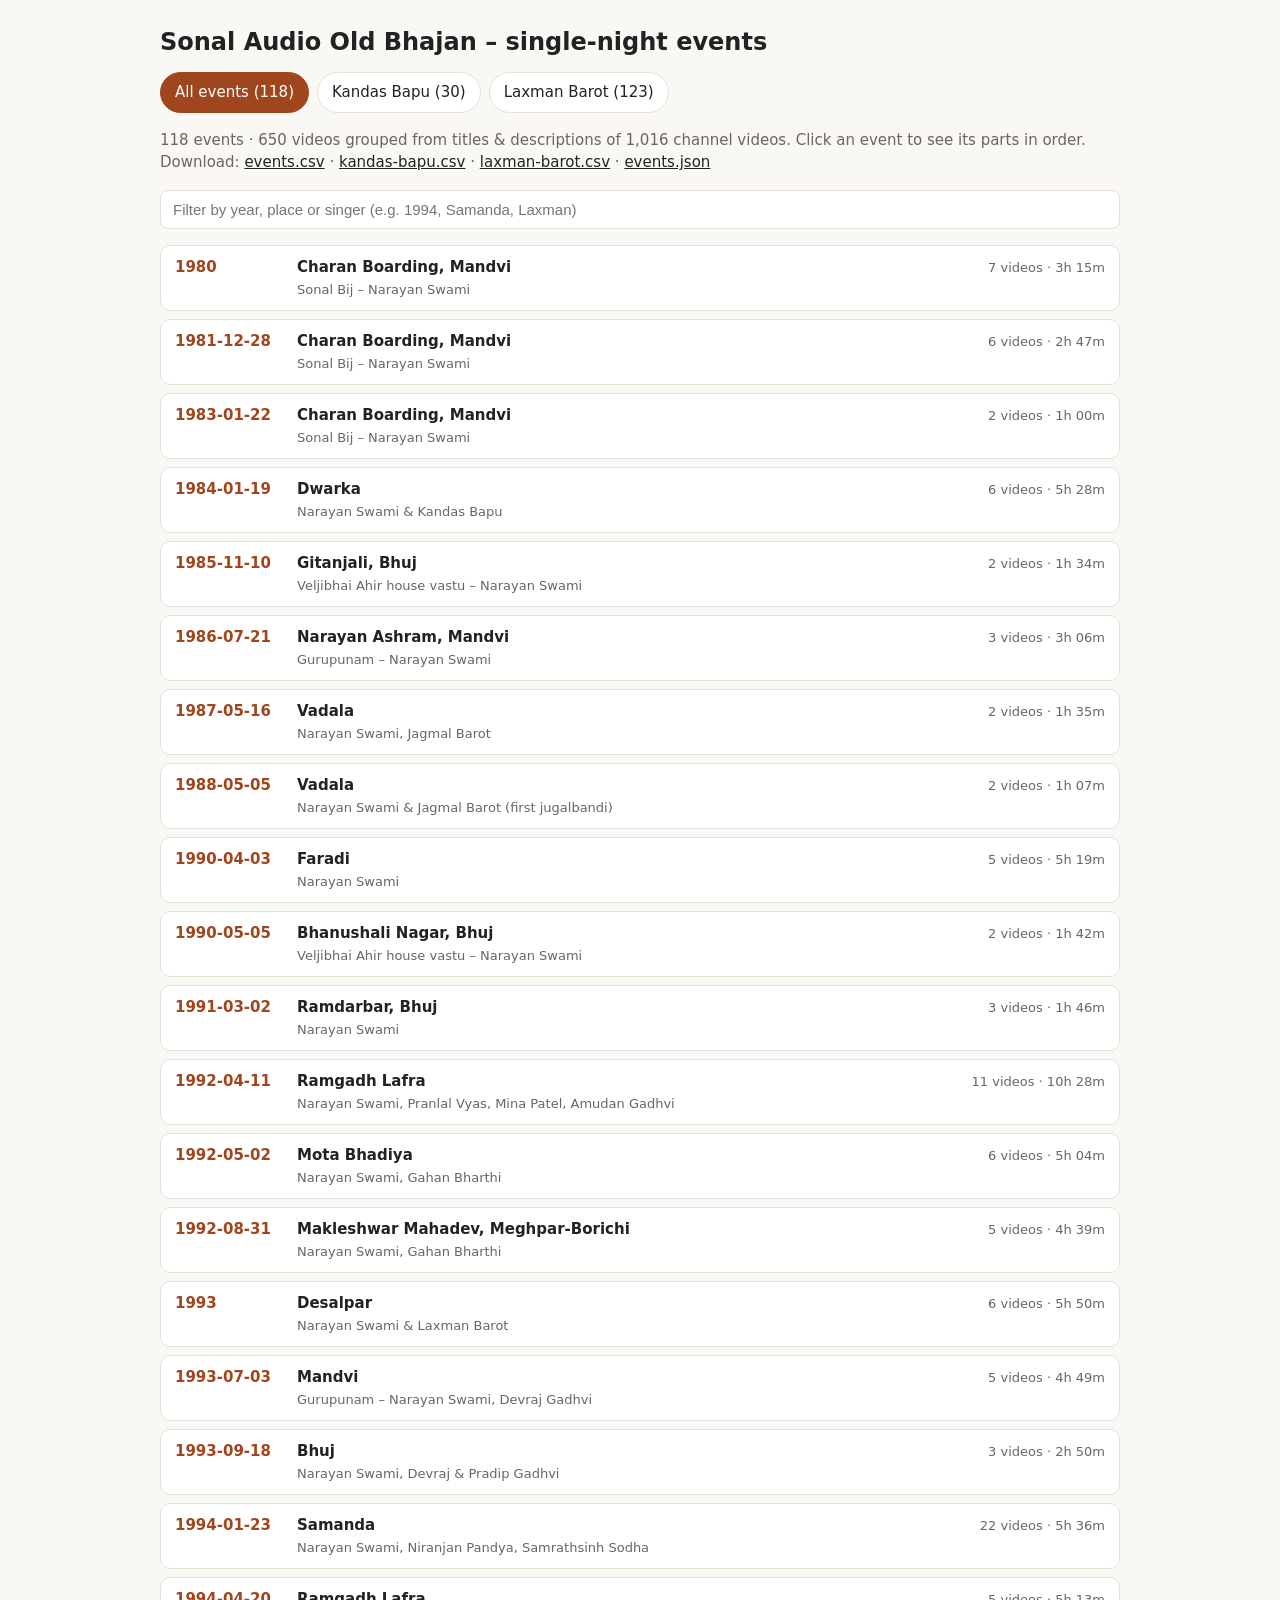
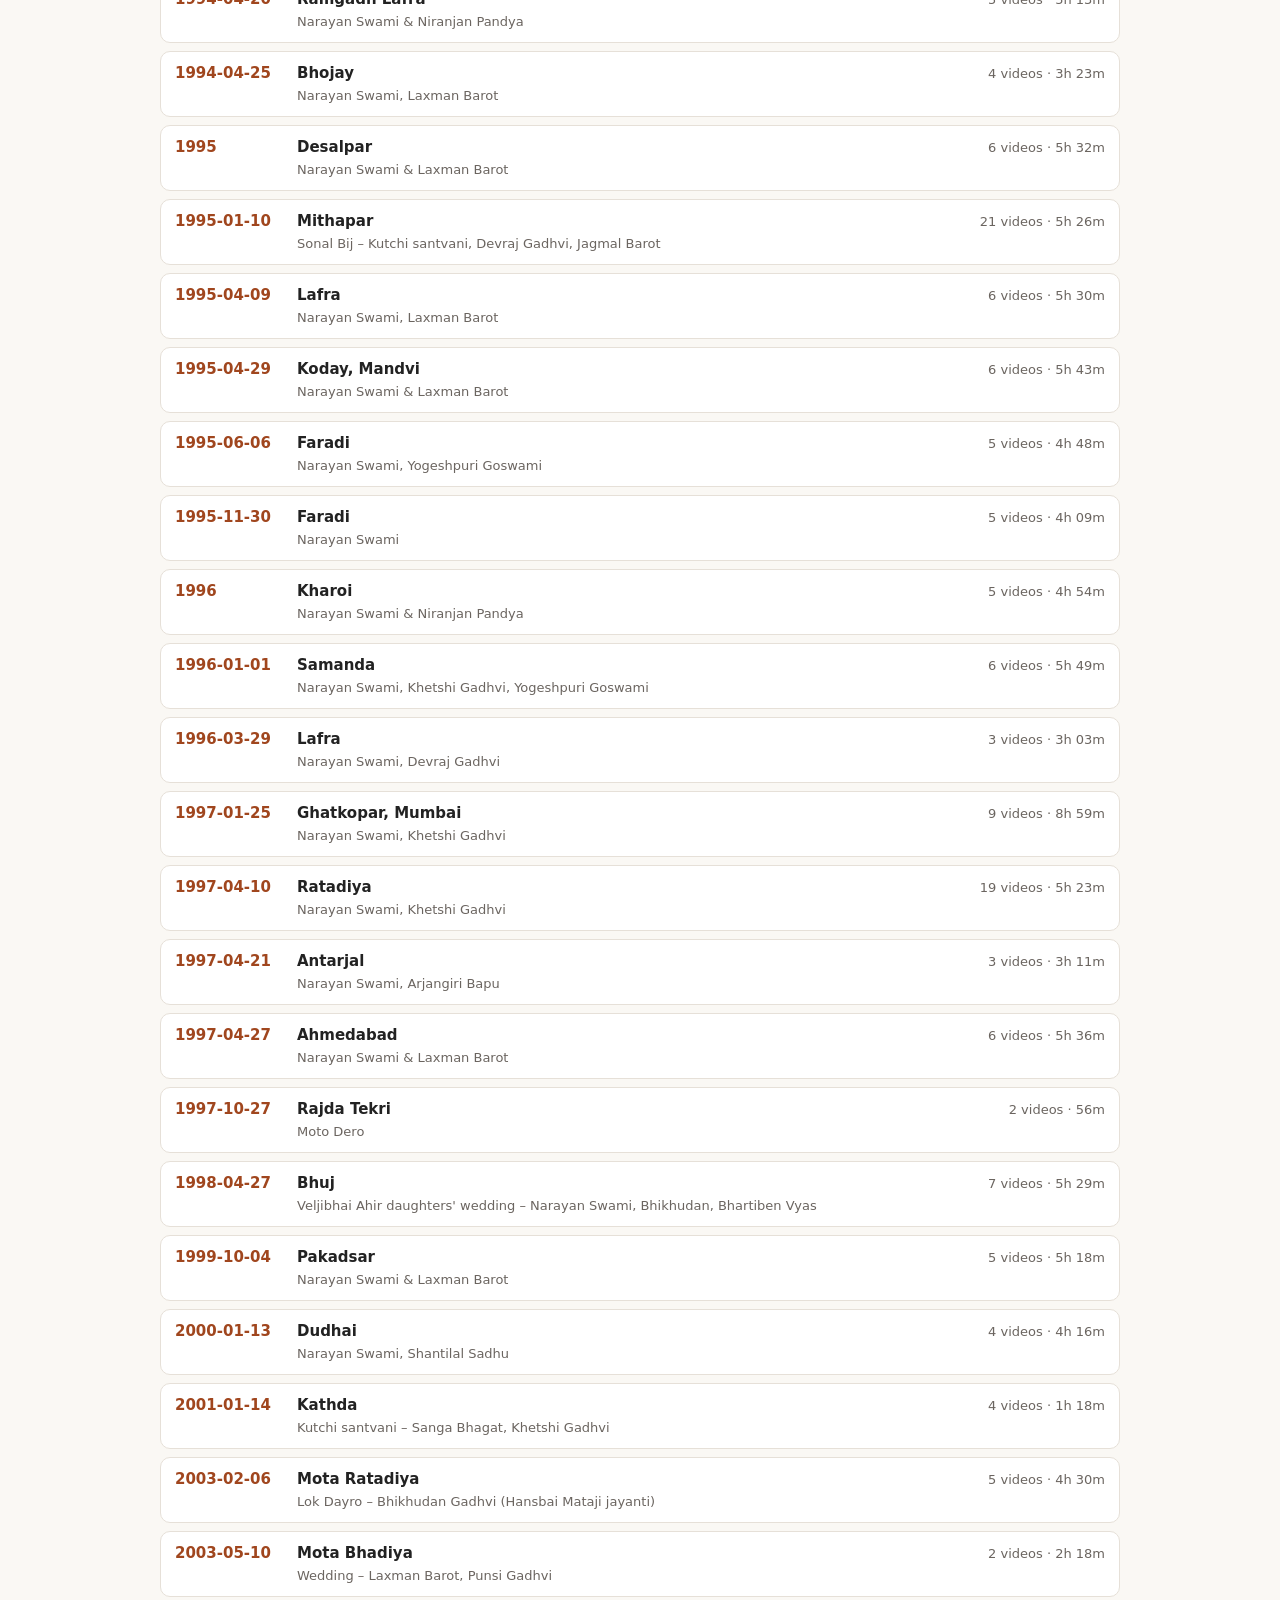
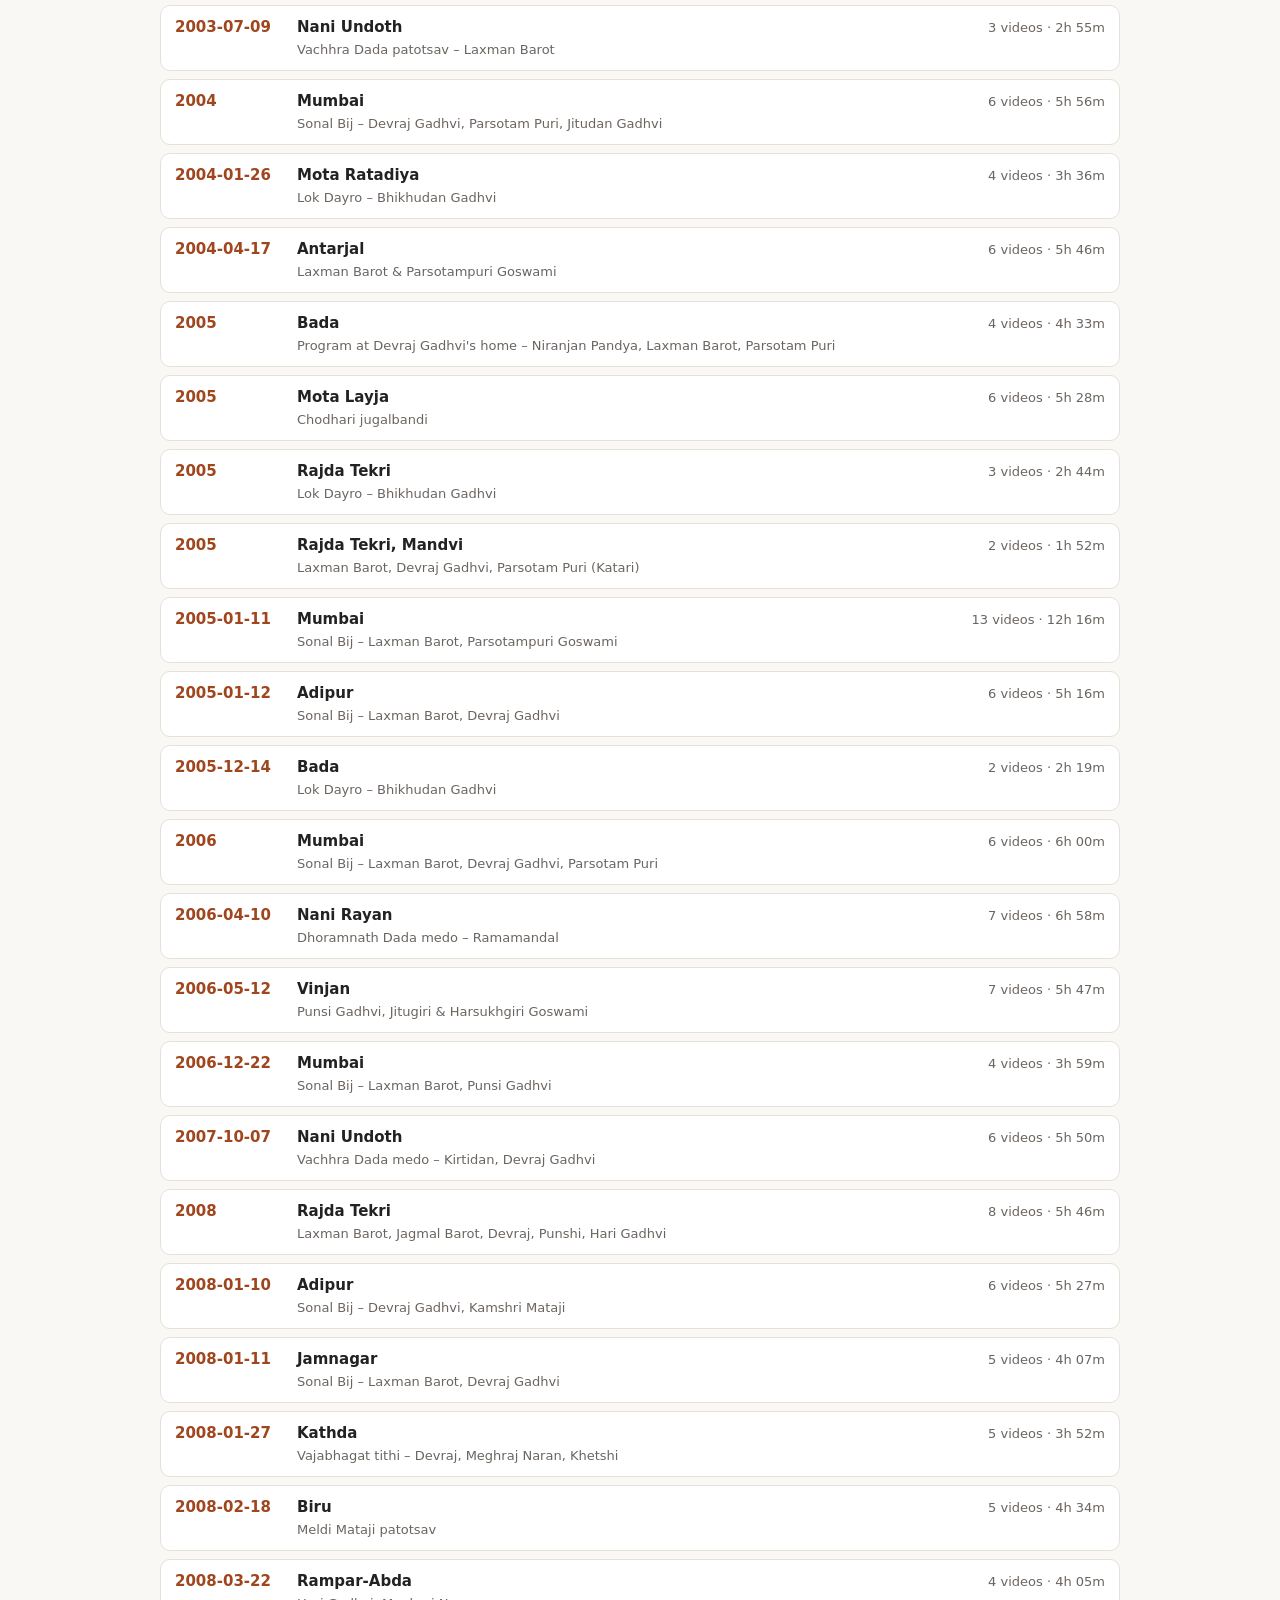
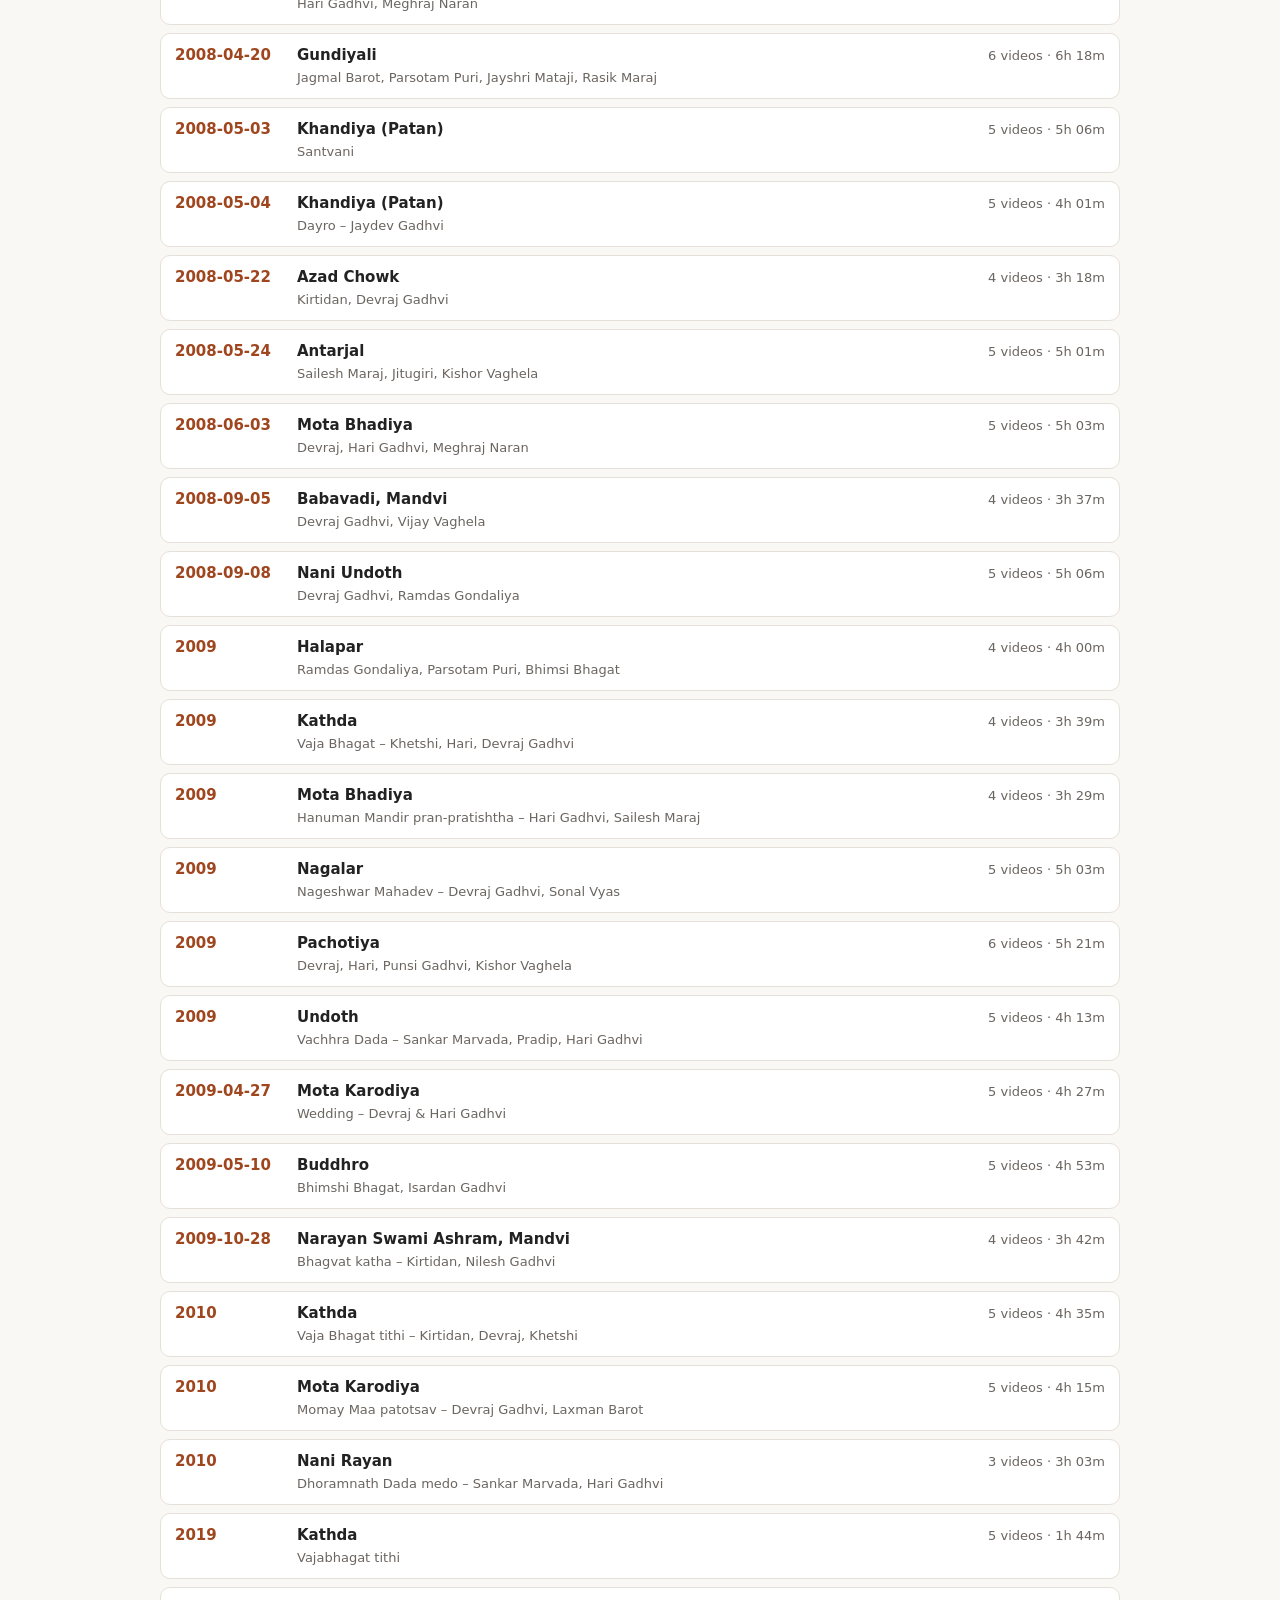
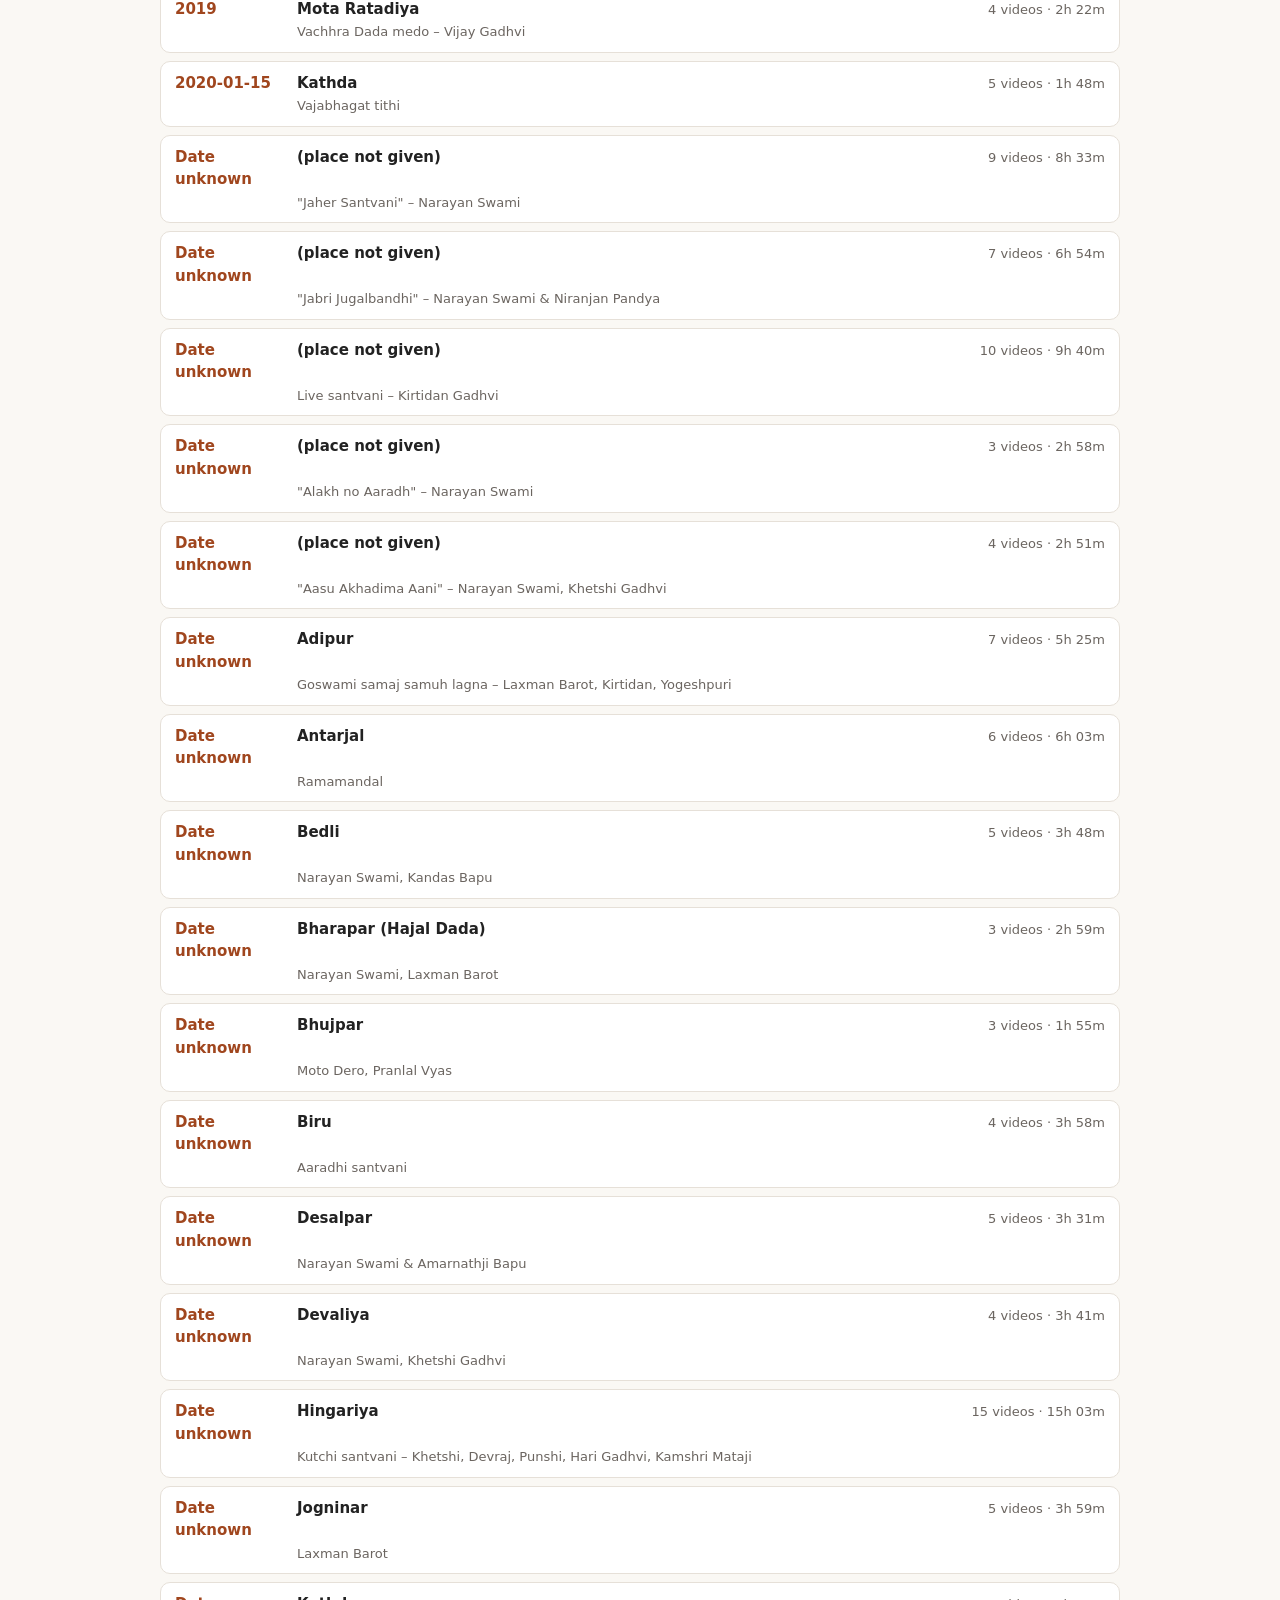
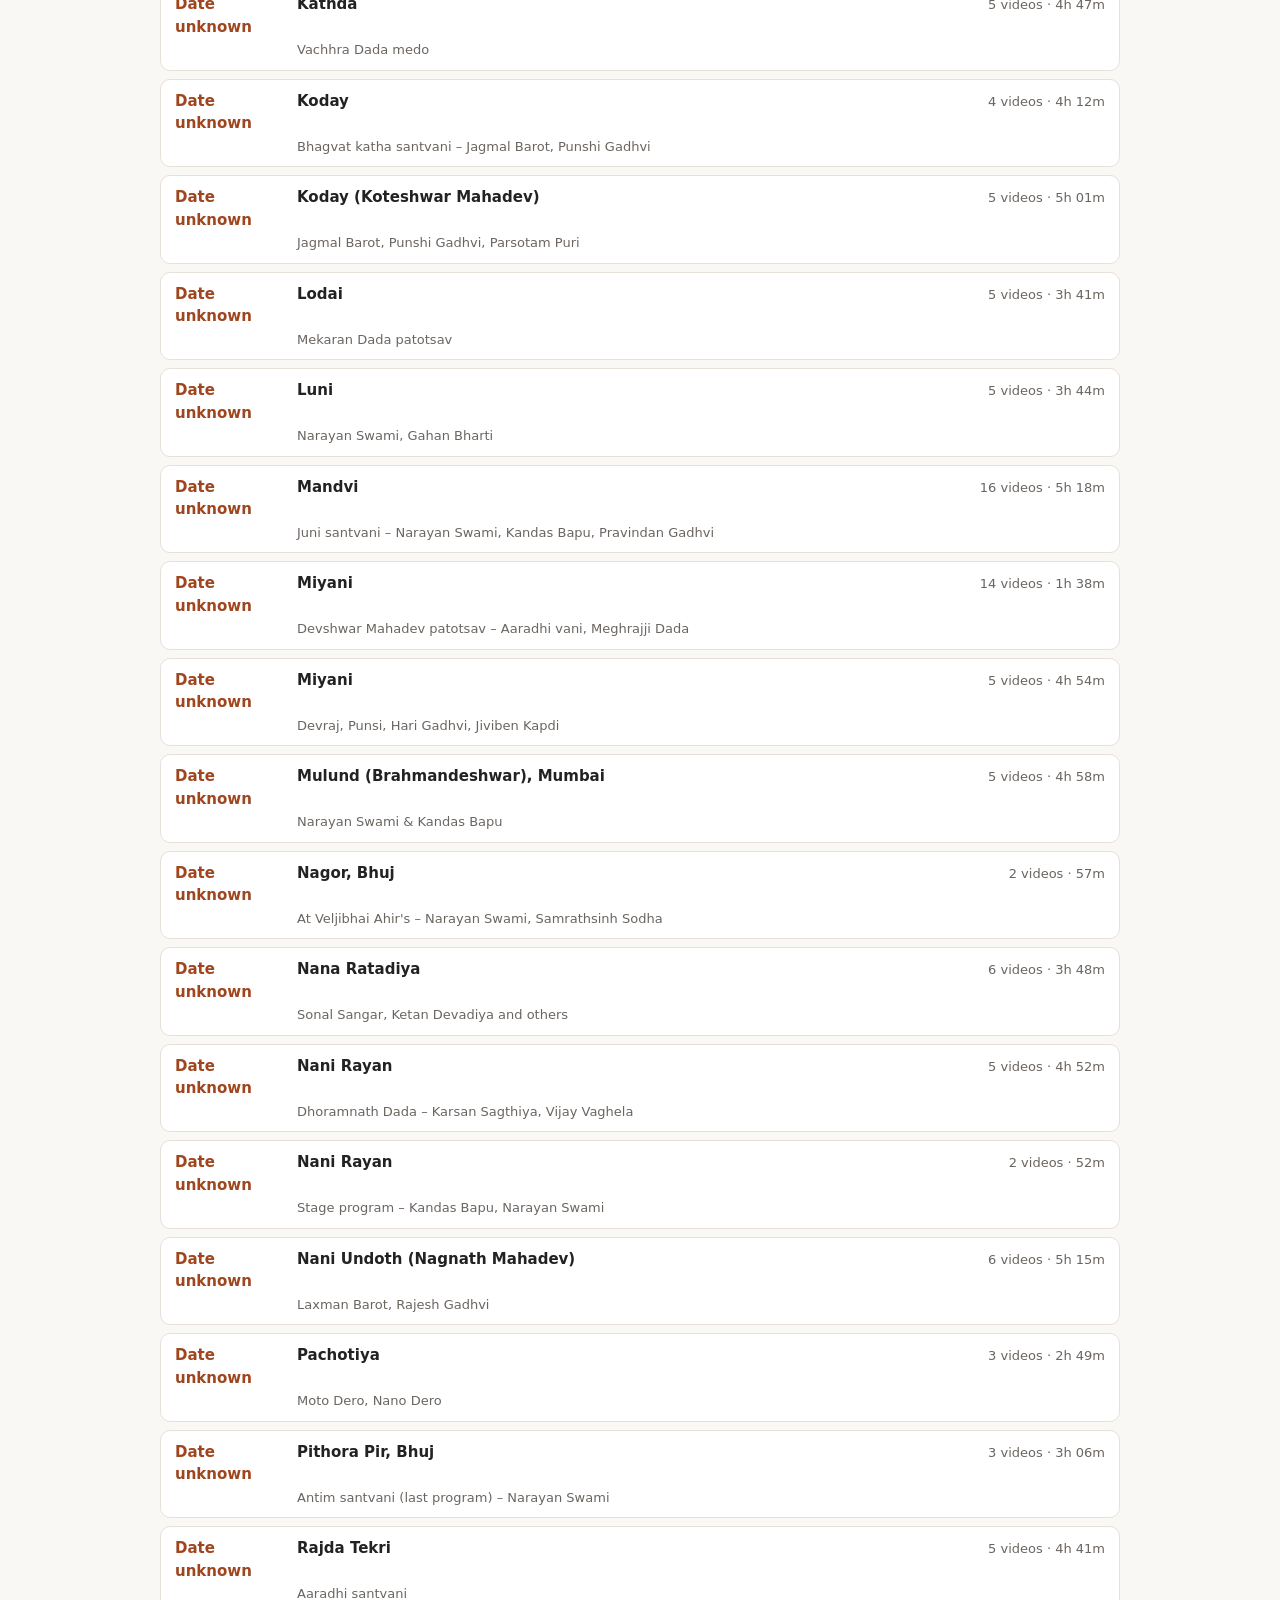
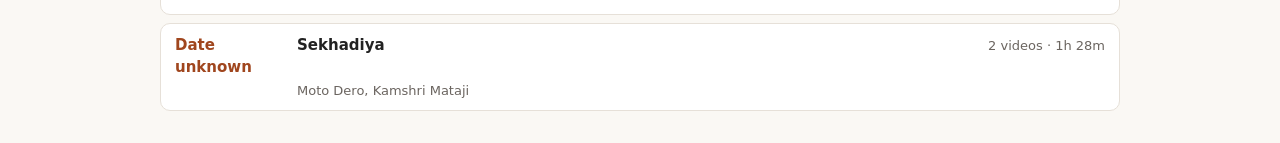
==== tools/sonal-audio-events/index.html @ 3b5e0741 "Add Sonal Audio event finder and Pages landing page Groups Sonal Audio Old Bhajan channel videos int" ====
<!doctype html><html lang="en"><head><meta charset="utf-8"><meta name="viewport" content="width=device-width,initial-scale=1">
<title>Sonal Audio Events</title><style>
:root{--bg:#faf8f4;--fg:#222;--mut:#6b6560;--card:#fff;--line:#e6e0d8;--acc:#a0461e;--flag:#8a5a00}
@media (prefers-color-scheme:dark){:root{--bg:#171513;--fg:#eee;--mut:#a39c94;--card:#211e1b;--line:#38332e;--acc:#e48a5c;--flag:#e0b35a}}
body{margin:0;background:var(--bg);color:var(--fg);font:15px/1.5 system-ui,"Noto Sans Gujarati",sans-serif}
main{max-width:960px;margin:0 auto;padding:24px 16px}h1{margin:0 0 12px;font-size:1.5rem}h2{font-size:1.25rem;margin:8px 0 4px}
h3{font-size:1rem;margin:20px 0 8px;color:var(--mut)}.sub{color:var(--mut);margin:0 0 16px}
nav{display:flex;gap:8px;flex-wrap:wrap;margin:0 0 16px}nav button{padding:8px 14px;border:1px solid var(--line);border-radius:999px;background:var(--card);color:var(--fg);font:inherit;cursor:pointer}
nav button.on{background:var(--acc);border-color:var(--acc);color:#fff}
input{width:100%;box-sizing:border-box;padding:10px 12px;border:1px solid var(--line);border-radius:8px;background:var(--card);color:var(--fg);font-size:15px;margin-bottom:16px}
.ev{background:var(--card);border:1px solid var(--line);border-radius:10px;margin:0 0 8px}.plain ol{padding-top:12px}
summary{cursor:pointer;padding:10px 14px;display:grid;grid-template-columns:110px 1fr auto;gap:2px 12px;align-items:baseline}
.dt{font-weight:600;color:var(--acc);font-variant-numeric:tabular-nums}.pl{font-weight:600}.meta{color:var(--mut);font-size:13px;white-space:nowrap}
.nt{grid-column:2/4;color:var(--mut);font-size:13px}ol{margin:0;padding:0 14px 12px 40px}li{margin:3px 0}a{color:var(--fg)}a:hover{color:var(--acc)}
.d{color:var(--mut);font-size:12px;font-variant-numeric:tabular-nums}.flag{margin:0 14px 6px;color:var(--flag);font-size:13px}
[hidden]{display:none!important}
@media (max-width:600px){summary{grid-template-columns:1fr auto}.pl{grid-column:1/3}.nt{grid-column:1/3}}
</style></head><body><main><h1>Sonal Audio Old Bhajan – single-night events</h1>
<nav><button data-t="all" class="on">All events (118)</button><button data-t="kandas">Kandas Bapu (30)</button><button data-t="laxman">Laxman Barot (123)</button></nav>
<section id="all" class="tab"><p class="sub">118 events · 650 videos grouped from titles &amp; descriptions of 1,016 channel videos. Click an event to see its parts in order. Download: <a href="data/events.csv">events.csv</a> · <a href="data/kandas-bapu.csv">kandas-bapu.csv</a> · <a href="data/laxman-barot.csv">laxman-barot.csv</a> · <a href="data/events.json">events.json</a></p>
<input id="q" placeholder="Filter by year, place or singer (e.g. 1994, Samanda, Laxman)"><details class="ev" data-s="1980 charan boarding, mandvi sonal bij – narayan swami"><summary><span class="dt">1980</span><span class="pl">Charan Boarding, Mandvi</span><span class="meta">7 videos · 3h 15m</span><span class="nt">Sonal Bij – Narayan Swami</span></summary><ol><li><a href="https://youtu.be/57x8Ee6z-AI" target="_blank" rel="noopener">01-સોનલ બીજ (૧૯૮૦) (ચારણ બોર્ડિંગ, માંડવી-કચ્છ) પૂ.નારાયણ સ્વામી Charan bording Mandvi SonalBij 1980</a> <span class="d">30:31</span></li><li><a href="https://youtu.be/R5TIa51JK44" target="_blank" rel="noopener">02-સોનલ બીજ (૧૯૮O) (ચારણ બોર્ડિંગ, માંડવી-કચ્છ) પૂ.નારાયણ સ્વામી Charan bording Mandvi SonalBij 1980</a> <span class="d">30:39</span></li><li><a href="https://youtu.be/kBeRt55WjsA" target="_blank" rel="noopener">03-સોનલ બીજ (૧૯૮0) (ચારણ બોર્ડિંગ, માંડવી-કચ્છ) પૂ.નારાયણ સ્વામી Charan bording Mandvi SonalBij 1980</a> <span class="d">29:15</span></li><li><a href="https://youtu.be/pCPo4ee-cwM" target="_blank" rel="noopener">04-સોનલ બીજ (૧૯૮0) (ચારણ બોર્ડિંગ, માંડવી-કચ્છ) પૂ.નારાયણ સ્વામી Charan bording Mandvi SonalBij 1980</a> <span class="d">30:54</span></li><li><a href="https://youtu.be/dPG73phxCys" target="_blank" rel="noopener">05-સોનલ બીજ (૧૯૮0) (ચારણ બોર્ડિંગ, માંડવી-કચ્છ) પૂ.નારાયણ સ્વામી Charan bording Mandvi SonalBij 1980</a> <span class="d">29:04</span></li><li><a href="https://youtu.be/1sCr6hO2kR0" target="_blank" rel="noopener">06-સોનલ બીજ (૧૯૮0) (ચારણ બોર્ડિંગ, માંડવી-કચ્છ) પૂ.નારાયણ સ્વામી Charan bording Mandvi SonalBij 1980</a> <span class="d">30:34</span></li><li><a href="https://youtu.be/CDp7XfHj1Cc" target="_blank" rel="noopener">07-સોનલ બીજ (૧૯૮0) (ચારણ બોર્ડિંગ, માંડવી-કચ્છ) પૂ.નારાયણ સ્વામી Charan bording Mandvi SonalBij 1980</a> <span class="d">14:13</span></li></ol></details><details class="ev" data-s="1981-12-28 charan boarding, mandvi sonal bij – narayan swami"><summary><span class="dt">1981-12-28</span><span class="pl">Charan Boarding, Mandvi</span><span class="meta">6 videos · 2h 47m</span><span class="nt">Sonal Bij – Narayan Swami</span></summary><ol><li><a href="https://youtu.be/SbZ6QztGX1c" target="_blank" rel="noopener">01-સોનલ બીજ (તા.૨૮-૧૨-૧૯૮૧~ચારણ બોર્ડિંગ-માંડવી) પૂ.નારાયણ સ્વામી Charan bording Mandvi SonalBij1981</a> <span class="d">28:52</span></li><li><a href="https://youtu.be/pVYcf0OXj3c" target="_blank" rel="noopener">02-સોનલ બીજ (તા.૨૮-૧૨-૧૯૮૧~ચારણ બોર્ડિંગ-માંડવી) પૂ.નારાયણસ્વામી Charan bording Mandvi SonalBij 1981</a> <span class="d">29:15</span></li><li><a href="https://youtu.be/JilJ5oApS0k" target="_blank" rel="noopener">03-સોનલ બીજ (તા.૨૮-૧૨-૧૯૮૧~ચારણ બોર્ડિંગ-માંડવી) પૂ.નારાયણ સ્વામી Charan bording Mandvi SonalBij1981</a> <span class="d">29:14</span></li><li><a href="https://youtu.be/Ezq1OzTI8Hw" target="_blank" rel="noopener">04-સોનલ બીજ (તા.૨૮-૧૨-૧૯૮૧~ચારણ બોર્ડિંગ-માંડવી) પૂ.નારાયણસ્વામી Charan bording Mandvi SonalBij 1981</a> <span class="d">29:13</span></li><li><a href="https://youtu.be/t5VyhFMfBBI" target="_blank" rel="noopener">05-સોનલ બીજ (તા.૨૮-૧૨-૧૯૮૧~ચારણ બોર્ડિંગ-માંડવી) પૂ.નારાયણસ્વામી Charan bording Mandvi SonalBij 1981</a> <span class="d">28:43</span></li><li><a href="https://youtu.be/EshE58pLAkY" target="_blank" rel="noopener">06-સોનલ બીજ (તા.૨૮-૧૨-૧૯૮૧~ચારણ બોર્ડિંગ-માંડવી) પૂ.નારાયણસ્વામી Charan bording Mandvi SonalBij 1981</a> <span class="d">22:04</span></li></ol></details><details class="ev" data-s="1983-01-22 charan boarding, mandvi sonal bij – narayan swami"><summary><span class="dt">1983-01-22</span><span class="pl">Charan Boarding, Mandvi</span><span class="meta">2 videos · 1h 00m</span><span class="nt">Sonal Bij – Narayan Swami</span></summary><ol><li><a href="https://youtu.be/ynQqsxC-aa4" target="_blank" rel="noopener">05-સોનલ બીજ (તા.૨૨-૧-૧૯૮૩) (ચારણ બોર્ડિંગ, માંડવી-કચ્છ) પૂ.નારાયણ સ્વામી બાપુ Charan bording Mandvi</a> <span class="d">30:00</span></li><li><a href="https://youtu.be/_DyzSPjXFeM" target="_blank" rel="noopener">06-સોનલ બીજ (તા.૨૨-૧-૧૯૮૩) (ચારણ બોર્ડિંગ, માંડવી-કચ્છ) Narayan Swami Bapu | Charan bording Mandvi</a> <span class="d">30:13</span></li></ol></details><details class="ev" data-s="1984-01-19 dwarka narayan swami &amp; kandas bapu"><summary><span class="dt">1984-01-19</span><span class="pl">Dwarka</span><span class="meta">6 videos · 5h 28m</span><span class="nt">Narayan Swami &amp; Kandas Bapu</span></summary><p class="flag">⚠ Parts 1-2 &amp; &quot;Bajrang Das Bapa ni Bandi&quot; have no date, matched by place/singers</p><ol><li><a href="https://youtu.be/GXwrYkxPGbM" target="_blank" rel="noopener">Part-1 | Shri Narayan Swami Bapu, Shri Kandas Bapu | Dwarka | 19-1-1984</a> <span class="d">55:25</span></li><li><a href="https://youtu.be/2XypW8BGCck" target="_blank" rel="noopener">Part-1 | Dwarka | Shri Narayan Swami Bapu, Shri Kandas Bapu | Live Santvani</a> <span class="d">58:13</span></li><li><a href="https://youtu.be/kb76uModueE" target="_blank" rel="noopener">Part -2 | Dwarka | Param Pujya Shri Narayan Swami, Shri Kandas Bapu</a> <span class="d">51:05</span></li><li><a href="https://youtu.be/ZGLMIJPQsjk" target="_blank" rel="noopener">Part-2 | Shri Narayan Swami Bapu, Shri Kandas Bapu | Dwarka | 19-1-1984</a> <span class="d">51:14</span></li><li><a href="https://youtu.be/nux26FI1z-w" target="_blank" rel="noopener">03 - Jugalbandi - Shri Narayan Swami &amp; Kandas Bapu | Bajarang Das Bapa Ni Bandi | Dwarka</a> <span class="d">49:14</span></li><li><a href="https://youtu.be/MKw5q8c97Bs" target="_blank" rel="noopener">Part-3 | Shri Narayan Swami Bapu, Shri Kandas Bapu | Dwarka | 19-1-1984</a> <span class="d">1:03:00</span></li></ol></details><details class="ev" data-s="1985-11-10 gitanjali, bhuj veljibhai ahir house vastu – narayan swami"><summary><span class="dt">1985-11-10</span><span class="pl">Gitanjali, Bhuj</span><span class="meta">2 videos · 1h 34m</span><span class="nt">Veljibhai Ahir house vastu – Narayan Swami</span></summary><ol><li><a href="https://youtu.be/hYcfQpDZ9no" target="_blank" rel="noopener">01 - Narayan Swami Bapu Bhajan (Gitanjali)| 10-11-1985 | Bhuj-Kutch | Old Bhajan | Juni Santvani</a> <span class="d">43:11</span></li><li><a href="https://youtu.be/XyPpLwSXKlI" target="_blank" rel="noopener">02 - Narayan Swami Bapu Bhajan (Gitanjali)| 10-11-1985 | Bhuj-Kutch | Old Bhajan | Juni Santvani</a> <span class="d">51:39</span></li></ol></details><details class="ev" data-s="1986-07-21 narayan ashram, mandvi gurupunam – narayan swami"><summary><span class="dt">1986-07-21</span><span class="pl">Narayan Ashram, Mandvi</span><span class="meta">3 videos · 3h 06m</span><span class="nt">Gurupunam – Narayan Swami</span></summary><ol><li><a href="https://youtu.be/q7_ZRod0_7Q" target="_blank" rel="noopener">Part-1 || Narayan Swami Bapu | Live Stage Program | Gurupunam | At-Mandvi-Kutch | 21-7-1986</a> <span class="d">1:00:10</span></li><li><a href="https://youtu.be/GTUnETPYCkY" target="_blank" rel="noopener">Part-2 || Narayan Swami Bapu | Live Stage Program | Gurupunam | At-Mandvi-Kutch | 21-7-1986</a> <span class="d">1:01:50</span></li><li><a href="https://youtu.be/GMnkDEmgAvs" target="_blank" rel="noopener">Part-3 || Narayan Swami Bapu | Live Stage Program | Gurupunam | At-Mandvi-Kutch | 21-7-1986</a> <span class="d">1:04:15</span></li></ol></details><details class="ev" data-s="1987-05-16 vadala narayan swami, jagmal barot"><summary><span class="dt">1987-05-16</span><span class="pl">Vadala</span><span class="meta">2 videos · 1h 35m</span><span class="nt">Narayan Swami, Jagmal Barot</span></summary><ol><li><a href="https://youtu.be/9_E9A3vENvg" target="_blank" rel="noopener">01 - સુપરહિટ જુની સંતવાણી | Narayan Swami Bapu | Superhit Juni Santvani | Vadala - kutch (16-5-1987)</a> <span class="d">54:25</span></li><li><a href="https://youtu.be/Vc47B9yjJvo" target="_blank" rel="noopener">02 - સુપરહિટ જુની સંતવાણી | જગમાલ બારોટ | Vadala - Kutch | 16-5-1987 | Jagmal Barot</a> <span class="d">40:55</span></li></ol></details><details class="ev" data-s="1988-05-05 vadala narayan swami &amp; jagmal barot (first jugalbandi)"><summary><span class="dt">1988-05-05</span><span class="pl">Vadala</span><span class="meta">2 videos · 1h 07m</span><span class="nt">Narayan Swami &amp; Jagmal Barot (first jugalbandi)</span></summary><ol><li><a href="https://youtu.be/AUhUCfbc2fM" target="_blank" rel="noopener">01 - Pujya Narayan Swami bapu | Jagmal Barot | Vadala - Kutch 5-5-1988 | Juni Santvani | Old Bhajan</a> <span class="d">30:10</span></li><li><a href="https://youtu.be/CspaapfbIuc" target="_blank" rel="noopener">સૌ પ્રથમ જુગલબંધી | Vadala - Kutch (5-5-1988)| Narayan Swami | Jagmal Barot | Jugalbandhi</a> <span class="d">36:54</span></li></ol></details><details class="ev" data-s="1990-04-03 faradi narayan swami"><summary><span class="dt">1990-04-03</span><span class="pl">Faradi</span><span class="meta">5 videos · 5h 19m</span><span class="nt">Narayan Swami</span></summary><ol><li><a href="https://youtu.be/YRGFBZjZ4s8" target="_blank" rel="noopener">Part-01 | Faradi | 3-4-1990 | Pujya narayan swami bapu</a> <span class="d">1:07:21</span></li><li><a href="https://youtu.be/Yz-xp4QU8zE" target="_blank" rel="noopener">Part-2 | Faradi | 3-4-1990 | Pujya narayan swami bapu</a> <span class="d">56:11</span></li><li><a href="https://youtu.be/hMdXqfmdFi4" target="_blank" rel="noopener">Part-03 | Faradi | 3-4-1990 | Pujya narayan swami bapu</a> <span class="d">58:24</span></li><li><a href="https://youtu.be/CxAJffhu3FY" target="_blank" rel="noopener">Part-04 | Faradi | 3-4-1990 | Pujya narayan swami bapu</a> <span class="d">1:09:46</span></li><li><a href="https://youtu.be/G1MIygpWwD8" target="_blank" rel="noopener">Part-05 | Faradi | 3-4-1990 | Pujya narayan swami bapu</a> <span class="d">1:08:12</span></li></ol></details><details class="ev" data-s="1990-05-05 bhanushali nagar, bhuj veljibhai ahir house vastu – narayan swami"><summary><span class="dt">1990-05-05</span><span class="pl">Bhanushali Nagar, Bhuj</span><span class="meta">2 videos · 1h 42m</span><span class="nt">Veljibhai Ahir house vastu – Narayan Swami</span></summary><ol><li><a href="https://youtu.be/TG4Q1LciAAk" target="_blank" rel="noopener">01 -Narayan Swami Bapu | 5-5-1990 |Bhuj | વેલજીભાઇ આહીર ના આંગણે મકાન વાસ્તુ પ્રસંગ |BhanushaliNagar</a> <span class="d">1:00:04</span></li><li><a href="https://youtu.be/FXqQt4BxFI8" target="_blank" rel="noopener">02 -Narayan Swami Bapu | 5-5-1990 |Bhuj | વેલજીભાઇ આહીર ના આંગણે મકાન વાસ્તુ પ્રસંગ |BhanushaliNagar</a> <span class="d">42:41</span></li></ol></details><details class="ev" data-s="1991-03-02 ramdarbar, bhuj narayan swami"><summary><span class="dt">1991-03-02</span><span class="pl">Ramdarbar, Bhuj</span><span class="meta">3 videos · 1h 46m</span><span class="nt">Narayan Swami</span></summary><ol><li><a href="https://youtu.be/dKi-3PiuXM0" target="_blank" rel="noopener">01 - Ramdarbar - Bhuj | સંતવાણી | પૂ.નારાયણ સ્વામી | Narayan swami Bapu | 2-3-1991 | Bhajan|Santvani</a> <span class="d">1:03:04</span></li><li><a href="https://youtu.be/XH60TjWE1T4" target="_blank" rel="noopener">02 - Ramdarbar - Bhuj | સંતવાણી | પૂ.નારાયણ સ્વામી | Narayan swami Bapu | 2-3-1991 | Bhajan|Santvani</a> <span class="d">13:14</span></li><li><a href="https://youtu.be/S2izW_TB4NQ" target="_blank" rel="noopener">03 - Ramdarbar - Bhuj | સંતવાણી | પૂ.નારાયણ સ્વામી | Narayan swami Bapu | 2-3-1991 | Bhajan|Santvani</a> <span class="d">30:19</span></li></ol></details><details class="ev" data-s="1992-04-11 ramgadh lafra narayan swami, pranlal vyas, mina patel, amudan gadhvi"><summary><span class="dt">1992-04-11</span><span class="pl">Ramgadh Lafra</span><span class="meta">11 videos · 10h 28m</span><span class="nt">Narayan Swami, Pranlal Vyas, Mina Patel, Amudan Gadhvi</span></summary><p class="flag">⚠ Parts 01-05 say only &quot;1992&quot;; same title/singers</p><ol><li><a href="https://youtu.be/Pkt_KecnALI" target="_blank" rel="noopener">01 - Pranlal Vyas (પ્રાણલાલ વ્યાસ) Bhajan Kar Daan Dharam Ke Sang || Ramgadh Lafra 11-4-1992</a> <span class="d">59:26</span></li><li><a href="https://youtu.be/qE6HzDF-EA4" target="_blank" rel="noopener">01 - Lafra (1992) - Pranlal Vyas | Amudan Gadhvi (Lok Sahityakar) | Bhajan kar dan dharam ke sang</a> <span class="d">1:13:51</span></li><li><a href="https://youtu.be/x1JYvST3fes" target="_blank" rel="noopener">02 - Shri Narayan Swami | Bhajan Kar Daan Dharam Ke Sang | Ramgadh Lafra 11-4-1992</a> <span class="d">1:04:23</span></li><li><a href="https://youtu.be/HTQFTAB5J88" target="_blank" rel="noopener">02 - Ramgadh - Lafra (1992)| Narayan Swami Bapu | Bhajan kar dan dharam ke sang</a> <span class="d">1:09:18</span></li><li><a href="https://youtu.be/QDK8cciQmcc" target="_blank" rel="noopener">03 - Pranlal Vyas &amp; Meena Patel | Bhajan Kar Daan Dharam Ke Sang | At-Ramgadh Lafra 11-4-1992</a> <span class="d">1:08:54</span></li><li><a href="https://youtu.be/YY8hkthnr34" target="_blank" rel="noopener">03 - Ramgadh - Lafra (1992)| Mina Patel | Pranlal Vyas | Jugalbandhi | Duha-Chhand | Bhajan Santvani</a> <span class="d">5:19</span></li><li><a href="https://youtu.be/0BlrXBhxc6w" target="_blank" rel="noopener">04 - Narayan Swami &amp; Pranlal Vyas | Bhajan Kar Daan Dharam Ke Sang | At-Ramgadh Lafra 11-4-1992</a> <span class="d">1:00:50</span></li><li><a href="https://youtu.be/VUT7Xo_PiuE" target="_blank" rel="noopener">04 - Ramgadh - Lafra (1992) | Pranlal Vyas | Bhajan Kar Dan Dharam Ke Sang</a> <span class="d">21:10</span></li><li><a href="https://youtu.be/5Ap8bWJG_Y8" target="_blank" rel="noopener">05 - Narayan Swami &amp; Pranlal Vyas | Bhajan Kar Daan Dharam Ke Sang | At-Ramgadh Lafra 11-4-1992</a> <span class="d">1:07:38</span></li><li><a href="https://youtu.be/ZwlB4AraNJo" target="_blank" rel="noopener">05 - Ramgadh Lafra (1992) - Pujya Narayan Swami | Bhajan kar dan dharam ke sang</a> <span class="d">1:20:29</span></li><li><a href="https://youtu.be/pL2nWQZLiSw" target="_blank" rel="noopener">06 - Narayan Swami &amp; Pranlal Vyas | Super Hit Bhervi Prabhatiya | At-Ramgadh Lafra 11-4-1992</a> <span class="d">56:51</span></li></ol></details><details class="ev" data-s="1992-05-02 mota bhadiya narayan swami, gahan bharthi"><summary><span class="dt">1992-05-02</span><span class="pl">Mota Bhadiya</span><span class="meta">6 videos · 5h 04m</span><span class="nt">Narayan Swami, Gahan Bharthi</span></summary><ol><li><a href="https://youtu.be/gHsOpxW1Lcw" target="_blank" rel="noopener">Part-1 | Mota Bhadiya | 2-5-1992 | Shri Narayan Swami Bapu, Gahan Bharthi</a> <span class="d">48:31</span></li><li><a href="https://youtu.be/_MGHlfMLkqs" target="_blank" rel="noopener">Part-2 | Mota Bhadiya | 2-5-1992 | Shri Narayan Swami Bapu, Gahan Bharthi</a> <span class="d">47:43</span></li><li><a href="https://youtu.be/5NvMjk4RjZs" target="_blank" rel="noopener">Part-3 | Mota Bhadiya | 2-5-1992 | Shri Narayan Swami Bapu, Gahan Bharthi</a> <span class="d">51:15</span></li><li><a href="https://youtu.be/n7ZJ7N-XSeE" target="_blank" rel="noopener">Part-4 | Mota Bhadiya | 2-5-1992 | Shri Narayan Swami Bapu, Gahan Bharthi</a> <span class="d">52:26</span></li><li><a href="https://youtu.be/vUel8k3Dbfs" target="_blank" rel="noopener">Part-5 | Mota Bhadiya | 2-5-1992 | Shri Narayan Swami Bapu, Gahan Bharthi</a> <span class="d">50:32</span></li><li><a href="https://youtu.be/dL5ieHzOABQ" target="_blank" rel="noopener">Part-6 | Mota Bhadiya | 2-5-1992 | Shri Narayan Swami Bapu, Gahan Bharthi</a> <span class="d">53:46</span></li></ol></details><details class="ev" data-s="1992-08-31 makleshwar mahadev, meghpar-borichi narayan swami, gahan bharthi"><summary><span class="dt">1992-08-31</span><span class="pl">Makleshwar Mahadev, Meghpar-Borichi</span><span class="meta">5 videos · 4h 39m</span><span class="nt">Narayan Swami, Gahan Bharthi</span></summary><ol><li><a href="https://youtu.be/iH8i_NmVEYA" target="_blank" rel="noopener">01 - Narayan Swami Bapu | Makleshwar Mahadev | 31-8-1992 | Meghapar - Borichi | Santvani | Bhajan</a> <span class="d">52:34</span></li><li><a href="https://youtu.be/CFDzbB8nDWw" target="_blank" rel="noopener">02 - Gahan Bharthiji, Narayan Swami Bapu | Makleshwar Mahadev | 31-8-1992 | Meghapar - Borichi</a> <span class="d">54:53</span></li><li><a href="https://youtu.be/njrz54rDhjw" target="_blank" rel="noopener">03 - Narayan Swami Bapu,Gahan bharti ji | Makleshwar Mahadev | 31-8-1992 | Meghapar - Borichi</a> <span class="d">59:44</span></li><li><a href="https://youtu.be/AFcZfoTGhPU" target="_blank" rel="noopener">04 - Narayan Swami Bapu,Gahan bharti ji | Makleshwar Mahadev | 31-8-1992 | Meghapar - Borichi</a> <span class="d">54:35</span></li><li><a href="https://youtu.be/rwwyQ-07-d8" target="_blank" rel="noopener">05 - Narayan Swami Bapu | Makleshwar Mahadev | 31-8-1992 | Meghapar - Borichi | Santvani | Bhajan</a> <span class="d">58:06</span></li></ol></details><details class="ev" data-s="1993 desalpar narayan swami &amp; laxman barot"><summary><span class="dt">1993</span><span class="pl">Desalpar</span><span class="meta">6 videos · 5h 50m</span><span class="nt">Narayan Swami &amp; Laxman Barot</span></summary><ol><li><a href="https://youtu.be/5sE9NaVToBU" target="_blank" rel="noopener">Part -1 | Param Pujya Shri Narayan Swami, Shri Laxman Barot | Desalpar | 1993</a> <span class="d">50:33</span></li><li><a href="https://youtu.be/Mj4ScXn6CaI" target="_blank" rel="noopener">Part -2 | Param Pujya Shri Narayan Swami, Shri Laxman Barot | Desalpar | 1993</a> <span class="d">58:19</span></li><li><a href="https://youtu.be/_AfzQA_mAHo" target="_blank" rel="noopener">Part -3 | Param Pujya Shri Narayan Swami, Shri Laxman Barot | Desalpar | 1993</a> <span class="d">1:00:16</span></li><li><a href="https://youtu.be/2bJtlm5nQaA" target="_blank" rel="noopener">Part -4 | Param Pujya Shri Narayan Swami, Shri Laxman Barot | Desalpar | 1993</a> <span class="d">57:55</span></li><li><a href="https://youtu.be/AfzdH70lWLI" target="_blank" rel="noopener">Part-05 | Desalpar | 1993 | Pujya narayanswami,Laxman barot</a> <span class="d">1:02:00</span></li><li><a href="https://youtu.be/ReZ3ZQoEQQ4" target="_blank" rel="noopener">Part -6 | Param Pujya Shri Narayan Swami, Shri Laxman Barot | Desalpar | 1993</a> <span class="d">1:01:00</span></li></ol></details><details class="ev" data-s="1993-07-03 mandvi gurupunam – narayan swami, devraj gadhvi"><summary><span class="dt">1993-07-03</span><span class="pl">Mandvi</span><span class="meta">5 videos · 4h 49m</span><span class="nt">Gurupunam – Narayan Swami, Devraj Gadhvi</span></summary><ol><li><a href="https://youtu.be/2JaIO2XE6RI" target="_blank" rel="noopener">Part-01 | Param Pujya Shri Narayan Swami Bapu, Dervraj Gadhvi | Gurupunam | Mandvi-Kutch | 3-7-1993</a> <span class="d">1:01:44</span></li><li><a href="https://youtu.be/TsNo8Aqi2fw" target="_blank" rel="noopener">Part-02 | Param Pujya Shri Narayan Swami Bapu, Dervraj Gadhvi | Gurupunam | Mandvi-Kutch | 3-7-1993</a> <span class="d">1:02:13</span></li><li><a href="https://youtu.be/-9EOP2wCnCU" target="_blank" rel="noopener">Part-03 | Param Pujya Shri Narayan Swami Bapu, Dervraj Gadhvi | Gurupunam | Mandvi-Kutch | 3-7-1993</a> <span class="d">58:52</span></li><li><a href="https://youtu.be/LQIy6oosECg" target="_blank" rel="noopener">Part-04 | Param Pujya Shri Narayan Swami Bapu, Dervraj Gadhvi | Gurupunam | Mandvi-Kutch | 3-7-1993</a> <span class="d">59:44</span></li><li><a href="https://youtu.be/UFHBQDbZtc4" target="_blank" rel="noopener">Part-05 | Param Pujya Shri Narayan Swami Bapu, Dervraj Gadhvi | Gurupunam | Mandvi-Kutch | 3-7-1993</a> <span class="d">46:44</span></li></ol></details><details class="ev" data-s="1993-09-18 bhuj narayan swami, devraj &amp; pradip gadhvi"><summary><span class="dt">1993-09-18</span><span class="pl">Bhuj</span><span class="meta">3 videos · 2h 50m</span><span class="nt">Narayan Swami, Devraj &amp; Pradip Gadhvi</span></summary><p class="flag">⚠ Part 03 says only &quot;Bhuj 1993&quot;</p><ol><li><a href="https://youtu.be/t7yRZQUdPlk" target="_blank" rel="noopener">01 - Bhuj-kutch | Pujya Narayan Swami bapu | 18-9-1993 | Santvni-Bhajan |Devraj gadhvi Pradip gadhvi</a> <span class="d">49:31</span></li><li><a href="https://youtu.be/PeifYtdVUVI" target="_blank" rel="noopener">02 -  Pujya Narayan Swami bapu | Bhuj-kutch | 18-9-1993 | Santvani | Bhajan | Pradip gadhvi</a> <span class="d">54:56</span></li><li><a href="https://youtu.be/G6hlKslbCL4" target="_blank" rel="noopener">03 - પૂ.નારાયણ સ્વામી ~ દેવરાજ ગઢવી (જુગલબંધી)| Narayan Swami bapu | Bhuj-kutch | Devraj Gadhvi-1993</a> <span class="d">1:05:55</span></li></ol></details><details class="ev" data-s="1994-01-23 samanda narayan swami, niranjan pandya, samrathsinh sodha"><summary><span class="dt">1994-01-23</span><span class="pl">Samanda</span><span class="meta">22 videos · 5h 36m</span><span class="nt">Narayan Swami, Niranjan Pandya, Samrathsinh Sodha</span></summary><p class="flag">⚠ Parts 14-22 say &quot;Samanda 1994&quot; only</p><ol><li><a href="https://youtu.be/K0AjQvJTjO4" target="_blank" rel="noopener">01 પૂ.નારાયણ સ્વામી બાપુ(સમંડા-કચ્છ)|Samanda | 23-1-1994 | kutch | Narayan swami | Bhajan | santvani</a> <span class="d">13:11</span></li><li><a href="https://youtu.be/N74xA9LalLg" target="_blank" rel="noopener">02 પૂ.નારાયણ સ્વામી બાપુ(સમંડા-કચ્છ)|Samanda | 23-1-1994 | kutch | Narayan swami | Bhajan | santvani</a> <span class="d">9:12</span></li><li><a href="https://youtu.be/yZZV6YeLyM8" target="_blank" rel="noopener">03 પૂ.નારાયણ સ્વામી બાપુ(સમંડા-કચ્છ)|Samanda | 23-1-1994 | kutch | Narayan swami | Bhajan | santvani</a> <span class="d">16:06</span></li><li><a href="https://youtu.be/0-am1gpsYds" target="_blank" rel="noopener">04 - Niranjan Pandya | પૂ.નારાયણ સ્વામી બાપુ(સમંડા-કચ્છ)| Samanda | 23-1-1994 | Narayan swami bapu</a> <span class="d">21:43</span></li><li><a href="https://youtu.be/mDGPE05sD1Y" target="_blank" rel="noopener">05 - Niranjan Pandya || પૂ.નારાયણ સ્વામી બાપુ || Jugalbandi || 23-1-1994 || Samanda || Narayan swami</a> <span class="d">20:35</span></li><li><a href="https://youtu.be/dV4iSnCaopw" target="_blank" rel="noopener">06 - પૂ.નારાયણ સ્વામી બાપુ || 23-1-1994 || Jugalbandi || Niranjan Pandya || Samanda || Narayan swami</a> <span class="d">19:12</span></li><li><a href="https://youtu.be/WUtYXbpAR5U" target="_blank" rel="noopener">07 - પૂ.નારાયણ સ્વામી બાપુ || Niranjan Pandya || Jugalbandi || 23-1-1994 || Samanda || Narayan swami</a> <span class="d">19:36</span></li><li><a href="https://youtu.be/JA0UxRP-Qrw" target="_blank" rel="noopener">08 - પૂ.નારાયણ સ્વામી બાપુ || Niranjan Pandya || Jugalbandi || 23-1-1994 || Samanda || Narayan swami</a> <span class="d">17:26</span></li><li><a href="https://youtu.be/vyv1YG1LWlo" target="_blank" rel="noopener">09 - પૂ.નારાયણ સ્વામી બાપુ || Niranjan Pandya || Jugalbandi || 23-1-1994 || Samanda || Narayan swami</a> <span class="d">22:58</span></li><li><a href="https://youtu.be/1bc_8-_MIMM" target="_blank" rel="noopener">10 - પૂ.નારાયણ સ્વામી બાપુ || Niranjan Pandya || Jugalbandi || 23-1-1994 || Samanda || Narayan swami</a> <span class="d">13:49</span></li><li><a href="https://youtu.be/IPCCT2l2HSY" target="_blank" rel="noopener">11 - પૂ.નારાયણ સ્વામી બાપુ || Samrathsinh Sodha || 23-1-1994 || Samanda || Narayan swami | Bhajan</a> <span class="d">15:08</span></li><li><a href="https://youtu.be/1_fYvb_2VDQ" target="_blank" rel="noopener">12 - પૂ.નારાયણ સ્વામી બાપુ || Samrathsinh Sodha || 23-1-1994 || Samanda || Narayan swami | Bhajan</a> <span class="d">15:18</span></li><li><a href="https://youtu.be/B0zSznfM5OA" target="_blank" rel="noopener">13 - પૂ.નારાયણ સ્વામી બાપુ || Niranjan Pandya || 23-1-1994 || Samanda || Narayan swami || Bhajan</a> <span class="d">11:08</span></li><li><a href="https://youtu.be/1lSoyDIdFVE" target="_blank" rel="noopener">14 - પૂ.નારાયણ સ્વામી બાપુ || Niranjan Pandya | Jugalbandhi | 1994 | Samanda | Narayan swami |Bhajan</a> <span class="d">23:26</span></li><li><a href="https://youtu.be/2-Ei1s1erv4" target="_blank" rel="noopener">15 - પૂ.નારાયણ સ્વામી બાપુ || Niranjan Pandya | Jugalbandhi | 1994 | Samanda | Narayan swami |Bhajan</a> <span class="d">7:13</span></li><li><a href="https://youtu.be/xcFhViclOKo" target="_blank" rel="noopener">16 - પૂ.નારાયણ સ્વામી બાપુ || Niranjan Pandya | Jugalbandhi | 1994 | Samanda | Narayan swami |Bhajan</a> <span class="d">6:43</span></li><li><a href="https://youtu.be/o3IHpSy8HIc" target="_blank" rel="noopener">17 - પૂ.નારાયણ સ્વામી બાપુ | પ્રભાતિયાં | Niranjan Pandya | Prabhatiya | Jugalbandhi | Narayan swami</a> <span class="d">13:23</span></li><li><a href="https://youtu.be/ueCcgoU8__A" target="_blank" rel="noopener">18 - પૂ.નારાયણ સ્વામી બાપુ | પ્રભાતિયાં | Niranjan Pandya | Prabhatiya | Jugalbandhi | Narayan swami</a> <span class="d">11:15</span></li><li><a href="https://youtu.be/INwT2eIzRnE" target="_blank" rel="noopener">19 - પૂ.નારાયણ સ્વામી બાપુ | પ્રભાતિયાં | Niranjan Pandya | Prabhatiya | Jugalbandhi | Narayan swami</a> <span class="d">4:21</span></li><li><a href="https://youtu.be/niBCv4Z9VyE" target="_blank" rel="noopener">20 - પૂ.નારાયણ સ્વામી બાપુ ~ ભૈરવી | Niranjan Pandya | Bhairavi | Jugalbandhi |Narayan swami |bhervi</a> <span class="d">16:16</span></li><li><a href="https://youtu.be/eflGSeRKvFs" target="_blank" rel="noopener">21 - પૂ.નારાયણ સ્વામી બાપુ ~ ભૈરવી | Niranjan Pandya | Bhairavi | Jugalbandhi |Narayan swami |bhervi</a> <span class="d">18:56</span></li><li><a href="https://youtu.be/IRO_Rdj3HPM" target="_blank" rel="noopener">22 - પૂ.નારાયણ સ્વામી બાપુ | Niranjan Pandya | Narayan Swami | Bhairavi | Jugalbandhi | Prabhatiya</a> <span class="d">19:53</span></li></ol></details><details class="ev" data-s="1994-04-20 ramgadh lafra narayan swami &amp; niranjan pandya"><summary><span class="dt">1994-04-20</span><span class="pl">Ramgadh Lafra</span><span class="meta">5 videos · 5h 13m</span><span class="nt">Narayan Swami &amp; Niranjan Pandya</span></summary><ol><li><a href="https://youtu.be/Mb4f3C4yKYY" target="_blank" rel="noopener">Part-1 | Shri Narayan Bapu (શ્રી નારાયણ સ્વામી બાપુ) | Live Santvani | Ramgadh Lafra | 20-4-1994</a> <span class="d">1:07:56</span></li><li><a href="https://youtu.be/T19KFF1CJXw" target="_blank" rel="noopener">Part-2 | Niranjan Pandya (નિરંજન પંડ્યા) | Live Santvani | Ramgadh Lafra | 20-4-1994</a> <span class="d">53:23</span></li><li><a href="https://youtu.be/ZFAG97aqGrM" target="_blank" rel="noopener">Part-3 | Narayan Swami Bapu &amp; Niranjan Pandya (જુગલબંદી) | Live Santvani | Ramgadh Lafra | 20-4-1994</a> <span class="d">1:02:14</span></li><li><a href="https://youtu.be/h1udzHZ-Bmw" target="_blank" rel="noopener">Part-4 | Narayan Swami Bapu &amp; Niranjan Pandya (જુગલબંદી) | Live Santvani | Ramgadh Lafra | 20-4-1994</a> <span class="d">1:15:12</span></li><li><a href="https://youtu.be/1OICZZkG438" target="_blank" rel="noopener">Part-5 | Narayan Swami Bapu &amp; Niranjan Pandya (જુગલબંદી) | Live Santvani | Ramgadh Lafra | 20-4-1994</a> <span class="d">54:35</span></li></ol></details><details class="ev" data-s="1994-04-25 bhojay narayan swami, laxman barot"><summary><span class="dt">1994-04-25</span><span class="pl">Bhojay</span><span class="meta">4 videos · 3h 23m</span><span class="nt">Narayan Swami, Laxman Barot</span></summary><ol><li><a href="https://youtu.be/8FktlykoTxU" target="_blank" rel="noopener">Part-1 | પૂ. નારાયણ સ્વામી બાપુ | 25/4/1994 Bhojay-Kutch  | Bhajan Santvani | Laxman Barot</a> <span class="d">44:19</span></li><li><a href="https://youtu.be/1oHhr5mSYsw" target="_blank" rel="noopener">Part-2 | પૂ. નારાયણ સ્વામી બાપુ | 25/4/1994 Bhojay-Kutch | Bhajan Santvani | Laxman Barot</a> <span class="d">50:17</span></li><li><a href="https://youtu.be/X1bC-8ciaNI" target="_blank" rel="noopener">Part-3 | પૂ. નારાયણ સ્વામી બાપુ | 25/4/1994 Bhojay-Kutch | Bhajan Santvani | Laxman Barot</a> <span class="d">50:24</span></li><li><a href="https://youtu.be/d7AxSX3T1zQ" target="_blank" rel="noopener">Part-4 | પૂ. નારાયણ સ્વામી બાપુ | 25/4/1994 Bhojay-Kutch | Bhajan Santvani | Laxman Barot</a> <span class="d">58:42</span></li></ol></details><details class="ev" data-s="1995 desalpar narayan swami &amp; laxman barot"><summary><span class="dt">1995</span><span class="pl">Desalpar</span><span class="meta">6 videos · 5h 32m</span><span class="nt">Narayan Swami &amp; Laxman Barot</span></summary><ol><li><a href="https://youtu.be/6JKjHIB4mwA" target="_blank" rel="noopener">Part -1 | Param Pujya Shri Narayan Swami, Shri Laxman Barot | Desalpar | 1995</a> <span class="d">57:56</span></li><li><a href="https://youtu.be/F-3oc0sW_qU" target="_blank" rel="noopener">Part -2 | Param Pujya Shri Narayan Swami, Shri Laxman Barot | Desalpar | 1995</a> <span class="d">58:43</span></li><li><a href="https://youtu.be/x1lRnRvizhs" target="_blank" rel="noopener">Part -3 | Param Pujya Shri Narayan Swami, Shri Laxman Barot | Desalpar | 1995</a> <span class="d">58:23</span></li><li><a href="https://youtu.be/ova8bFwrgUw" target="_blank" rel="noopener">Part-4 | Param Pujya Shri Narayan Swami, Shri Laxman Barot | Desalpar | 1995</a> <span class="d">52:27</span></li><li><a href="https://youtu.be/U5QrvaKRz3U" target="_blank" rel="noopener">Part -5 | Param Pujya Shri Narayan Swami, Shri Laxman Barot | Desalpar | 1995</a> <span class="d">53:58</span></li><li><a href="https://youtu.be/0FqlpoDKiss" target="_blank" rel="noopener">Part -6 | Param Pujya Shri Narayan Swami, Shri Laxman Barot | Desalpar | 1995</a> <span class="d">51:19</span></li></ol></details><details class="ev" data-s="1995-01-10 mithapar sonal bij – kutchi santvani, devraj gadhvi, jagmal barot"><summary><span class="dt">1995-01-10</span><span class="pl">Mithapar</span><span class="meta">21 videos · 5h 26m</span><span class="nt">Sonal Bij – Kutchi santvani, Devraj Gadhvi, Jagmal Barot</span></summary><ol><li><a href="https://youtu.be/PCbCIo7zpXw" target="_blank" rel="noopener">Part-1 | Mithapar SonalBij (10-1-1995) | Kutchi Santvani | Devraj gadhvi(Moto dero), Jagmal barot</a> <span class="d">18:34</span></li><li><a href="https://youtu.be/Z5dzLsDpiMo" target="_blank" rel="noopener">Part-2 | Mithapar SonalBij (10-1-1995) | Kutchi Santvani | Devraj gadhvi(Moto dero), Jagmal barot</a> <span class="d">18:34</span></li><li><a href="https://youtu.be/070upS4TWOs" target="_blank" rel="noopener">Part-3 | Mithapar SonalBij (10-1-1995) | Kutchi Santvani | Devraj gadhvi(Moto dero), Jagmal barot</a> <span class="d">16:39</span></li><li><a href="https://youtu.be/cfawfplgM_s" target="_blank" rel="noopener">Part-4 | Mithapar SonalBij (10-1-1995) | Kutchi Santvani | Devraj gadhvi(Moto dero), Jagmal barot</a> <span class="d">15:33</span></li><li><a href="https://youtu.be/3MfGFsZ4ILY" target="_blank" rel="noopener">Part-5 | Mithapar SonalBij (10-1-1995) | Kutchi Santvani | Devraj gadhvi(Moto dero), Jagmal barot</a> <span class="d">18:34</span></li><li><a href="https://youtu.be/3z8NpDhPwQM" target="_blank" rel="noopener">Part-6 | Mithapar SonalBij (10-1-1995) | Kutchi Santvani | Devraj gadhvi(Moto dero), Jagmal barot</a> <span class="d">17:40</span></li><li><a href="https://youtu.be/Ny3AezlfD7Y" target="_blank" rel="noopener">Part-7 | Mithapar SonalBij (10-1-1995) | Kutchi Santvani | Devraj gadhvi(Moto dero), Jagmal barot</a> <span class="d">18:34</span></li><li><a href="https://youtu.be/06gnMc4hixs" target="_blank" rel="noopener">Part-8 | Mithapar SonalBij (10-1-1995) | Kutchi Santvani | Devraj gadhvi(Moto dero), Jagmal barot</a> <span class="d">18:34</span></li><li><a href="https://youtu.be/n2hpj6xUFho" target="_blank" rel="noopener">Part-9 | Mithapar SonalBij (10-1-1995) | Kutchi Santvani | Devraj gadhvi(Moto dero), Jagmal barot</a> <span class="d">2:50</span></li><li><a href="https://youtu.be/F8Q1z_K1Mp4" target="_blank" rel="noopener">Part-10 | Mithapar SonalBij (10-1-1995) | Kutchi Santvani | Devraj gadhvi(Moto dero), Jagmal barot</a> <span class="d">18:34</span></li><li><a href="https://youtu.be/T-Ts-gCAge0" target="_blank" rel="noopener">Part-11 | Mithapar SonalBij (10-1-1995) | Kutchi Santvani | Devraj gadhvi(Moto dero), Jagmal barot</a> <span class="d">18:34</span></li><li><a href="https://youtu.be/oA0p8e4u5yM" target="_blank" rel="noopener">Part-12 | Mithapar SonalBij (10-1-1995) | Kutchi Santvani | Devraj gadhvi(Moto dero), Jagmal barot</a> <span class="d">18:34</span></li><li><a href="https://youtu.be/5TBYTBOb-vA" target="_blank" rel="noopener">Part-13 | Mithapar SonalBij (10-1-1995) | Kutchi Santvani | Devraj gadhvi(Moto dero), Jagmal barot</a> <span class="d">2:34</span></li><li><a href="https://youtu.be/86k7MUp0eUU" target="_blank" rel="noopener">Part-14 | Kutchi Santvani | Mithapar SonalBij (10-1-1995) | Devraj gadhvi(Moto dero), Jagmal barot</a> <span class="d">18:35</span></li><li><a href="https://youtu.be/JXr1gfPMYC8" target="_blank" rel="noopener">Part-15 | Kutchi Santvani | Mithapar SonalBij (10-1-1995) | Devraj gadhvi(Moto dero), Jagmal barot</a> <span class="d">18:34</span></li><li><a href="https://youtu.be/v38aafOtPIQ" target="_blank" rel="noopener">Part-16 | Kutchi Santvani | Mithapar SonalBij (10-1-1995) | Devraj gadhvi(Moto dero), Jagmal barot</a> <span class="d">18:34</span></li><li><a href="https://youtu.be/jBqYaiM1dqU" target="_blank" rel="noopener">Part-17 | Kutchi Santvani | Mithapar SonalBij (10-1-1995) | Devraj gadhvi(Moto dero), Jagmal barot</a> <span class="d">1:39</span></li><li><a href="https://youtu.be/VhEfvQtkNeQ" target="_blank" rel="noopener">Part-18 | Kutchi Santvani | Mithapar SonalBij (10-1-1995) | Devraj gadhvi(Moto dero), Jagmal barot</a> <span class="d">18:34</span></li><li><a href="https://youtu.be/HRjTUClTaqI" target="_blank" rel="noopener">Part-19 | Kutchi Santvani | Mithapar SonalBij (10-1-1995) | Devraj gadhvi(Moto dero), Jagmal barot</a> <span class="d">18:34</span></li><li><a href="https://youtu.be/WKiIb2cP6YA" target="_blank" rel="noopener">Part-20 | Kutchi Santvani | Mithapar SonalBij (10-1-1995) | Devraj gadhvi(Moto dero), Jagmal barot</a> <span class="d">9:39</span></li><li><a href="https://youtu.be/qhUPLjsF1P0" target="_blank" rel="noopener">Part-21 | Kutchi Santvani | Mithapar SonalBij (10-1-1995) | Devraj gadhvi(Moto dero), Jagmal barot</a> <span class="d">18:34</span></li></ol></details><details class="ev" data-s="1995-04-09 lafra narayan swami, laxman barot"><summary><span class="dt">1995-04-09</span><span class="pl">Lafra</span><span class="meta">6 videos · 5h 30m</span><span class="nt">Narayan Swami, Laxman Barot</span></summary><ol><li><a href="https://youtu.be/9n7tH7IiMOE" target="_blank" rel="noopener">Part -1 | Lafra-Kutch | Param Pujya Shri Narayan Swami, Shri Laxman Barot | 9-4-1995</a> <span class="d">56:53</span></li><li><a href="https://youtu.be/ptbDm_STzgY" target="_blank" rel="noopener">Part-2 | Lafra-Kutch પૂ.નારાયણ સ્વામી - Param Pujya Shri Narayan Swami, Shri Laxman Barot | 9-4-1995</a> <span class="d">1:00:40</span></li><li><a href="https://youtu.be/-R0lI_ZYp-U" target="_blank" rel="noopener">Part -3 | Lafra-Kutch | Param Pujya Shri Narayan Swami, Shri Laxman Barot | 9-4-1995</a> <span class="d">56:19</span></li><li><a href="https://youtu.be/vn0sfD6FFMc" target="_blank" rel="noopener">Part -4 | Lafra-Kutch | Param Pujya Shri Narayan Swami, Shri Laxman Barot | 9-4-1995</a> <span class="d">57:22</span></li><li><a href="https://youtu.be/gQGZi4OUFFg" target="_blank" rel="noopener">Part -5 | Lafra-Kutch | Param Pujya Shri Narayan Swami, Shri Laxman Barot | 9-4-1995</a> <span class="d">52:37</span></li><li><a href="https://youtu.be/V80A9wuWBJ0" target="_blank" rel="noopener">Part -6 | Lafra-Kutch | Param Pujya Shri Narayan Swami, Shri Laxman Barot | 9-4-1995</a> <span class="d">47:00</span></li></ol></details><details class="ev" data-s="1995-04-29 koday, mandvi narayan swami &amp; laxman barot"><summary><span class="dt">1995-04-29</span><span class="pl">Koday, Mandvi</span><span class="meta">6 videos · 5h 43m</span><span class="nt">Narayan Swami &amp; Laxman Barot</span></summary><ol><li><a href="https://youtu.be/IFmsYvXvpj0" target="_blank" rel="noopener">Part-1 | Shri Narayan Swami Bapu &amp; Laxman Barot | Live Santvani | Koday, Mandvi-Kutch | 29-4-1995</a> <span class="d">1:01:49</span></li><li><a href="https://youtu.be/OS6BIedDlKQ" target="_blank" rel="noopener">Part-2 | Shri Narayan Swami Bapu &amp; Laxman Barot | Live Santvani | Koday, Mandvi-Kutch | 29-4-1995</a> <span class="d">56:55</span></li><li><a href="https://youtu.be/KiQfySjzRR0" target="_blank" rel="noopener">Part-3 | Shri Narayan Swami Bapu &amp; Laxman Barot | Live Santvani | Koday, Mandvi-Kutch | 29-4-1995</a> <span class="d">1:00:20</span></li><li><a href="https://youtu.be/lFNExLRc1FU" target="_blank" rel="noopener">Part-4 | Shri Narayan Swami Bapu &amp; Laxman Barot | Live Santvani | Koday, Mandvi-Kutch | 29-4-1995</a> <span class="d">55:53</span></li><li><a href="https://youtu.be/x6XPenndgTo" target="_blank" rel="noopener">Part-5 | Shri Narayan Swami Bapu &amp; Laxman Barot | Live Santvani | Koday, Mandvi-Kutch | 29-4-1995</a> <span class="d">55:34</span></li><li><a href="https://youtu.be/Zb4eVnGkxDU" target="_blank" rel="noopener">Part-6 | Shri Narayan Swami Bapu &amp; Laxman Barot | Live Santvani | Koday, Mandvi-Kutch | 29-4-1995</a> <span class="d">52:47</span></li></ol></details><details class="ev" data-s="1995-06-06 faradi narayan swami, yogeshpuri goswami"><summary><span class="dt">1995-06-06</span><span class="pl">Faradi</span><span class="meta">5 videos · 4h 48m</span><span class="nt">Narayan Swami, Yogeshpuri Goswami</span></summary><ol><li><a href="https://youtu.be/MQ-d7ClWLGI" target="_blank" rel="noopener">Part-1 | પૂ.નારાયણ સ્વામી | (ફરાદી) Faradi | 6-6-1995 | Pujya Narayan swami Bapu, Yogespuri Goswami</a> <span class="d">51:08</span></li><li><a href="https://youtu.be/VOt1Ymj7x-c" target="_blank" rel="noopener">Part-2 | પૂ.નારાયણ સ્વામી | (ફરાદી) Faradi | 6-6-1995 | Pujya Narayan swami Bapu, Yogespuri Goswami</a> <span class="d">55:57</span></li><li><a href="https://youtu.be/oqlQARhaQSw" target="_blank" rel="noopener">Part-3 | પૂ.નારાયણ સ્વામી | (ફરાદી) Faradi | 6-6-1995 | Pujya Narayan swami Bapu, Yogespuri Goswami</a> <span class="d">1:00:09</span></li><li><a href="https://youtu.be/R9z8AZiLX7E" target="_blank" rel="noopener">Part-4 | પૂ.નારાયણ સ્વામી | (ફરાદી) Faradi | 6-6-1995 | Pujya Narayan swami Bapu, Yogespuri Goswami</a> <span class="d">1:00:58</span></li><li><a href="https://youtu.be/T8ZpIgKvYNc" target="_blank" rel="noopener">Part-5 | પૂ.નારાયણ સ્વામી | (ફરાદી) Faradi | 6-6-1995 | Pujya Narayan swami Bapu, Yogespuri Goswami</a> <span class="d">1:00:40</span></li></ol></details><details class="ev" data-s="1995-11-30 faradi narayan swami"><summary><span class="dt">1995-11-30</span><span class="pl">Faradi</span><span class="meta">5 videos · 4h 09m</span><span class="nt">Narayan Swami</span></summary><ol><li><a href="https://youtu.be/ezJJyWjxv8w" target="_blank" rel="noopener">Part-01 | Faradi | 30-11-1995 | Pujya narayan swami bapu</a> <span class="d">53:02</span></li><li><a href="https://youtu.be/nrg2mcQOGrs" target="_blank" rel="noopener">Part-02 | Faradi | 30-11-1995 | Pujya narayan swami bapu</a> <span class="d">58:57</span></li><li><a href="https://youtu.be/H5dUOD5Rbo0" target="_blank" rel="noopener">Part-03 | Faradi | 30-11-1995 | Pujya narayan swami bapu</a> <span class="d">1:01:12</span></li><li><a href="https://youtu.be/Cedqm303VcU" target="_blank" rel="noopener">Part-04 | Faradi | 30-11-1995 | Pujya narayan swami bapu</a> <span class="d">34:28</span></li><li><a href="https://youtu.be/5SYx0whLSX0" target="_blank" rel="noopener">Part-05 | Faradi | 30-11-1995 | Pujya narayan swami bapu</a> <span class="d">41:46</span></li></ol></details><details class="ev" data-s="1996 kharoi narayan swami &amp; niranjan pandya"><summary><span class="dt">1996</span><span class="pl">Kharoi</span><span class="meta">5 videos · 4h 54m</span><span class="nt">Narayan Swami &amp; Niranjan Pandya</span></summary><ol><li><a href="https://youtu.be/Wr9lN03RPKw" target="_blank" rel="noopener">Part - 1 | Pram Pujya Shri Narayan Swami Bapu, Shri Niranjan Pandya | Kharoi Kutch | 1996</a> <span class="d">1:03:59</span></li><li><a href="https://youtu.be/i7K8y5AxAtI" target="_blank" rel="noopener">Part - 2 | Pram Pujya Shri Narayan Swami Bapu, Shri Niranjan Pandya | Kharoi Kutch | 1996</a> <span class="d">56:34</span></li><li><a href="https://youtu.be/rso0_MDgPQE" target="_blank" rel="noopener">Part - 3 | Pram Pujya Shri Narayan Swami Bapu, Shri Niranjan Pandya | Kharoi Kutch | 1996</a> <span class="d">51:50</span></li><li><a href="https://youtu.be/9y-7YZPmnJU" target="_blank" rel="noopener">Part - 4 | Pram Pujya Shri Narayan Swami Bapu, Shri Niranjan Pandya | Kharoi Kutch | 1996</a> <span class="d">1:03:40</span></li><li><a href="https://youtu.be/D8lVFE924b4" target="_blank" rel="noopener">Part - 5 | Pram Pujya Shri Narayan Swami Bapu, Shri Niranjan Pandya | Kharoi Kutch | 1996</a> <span class="d">58:16</span></li></ol></details><details class="ev" data-s="1996-01-01 samanda narayan swami, khetshi gadhvi, yogeshpuri goswami"><summary><span class="dt">1996-01-01</span><span class="pl">Samanda</span><span class="meta">6 videos · 5h 49m</span><span class="nt">Narayan Swami, Khetshi Gadhvi, Yogeshpuri Goswami</span></summary><ol><li><a href="https://youtu.be/OewiEbFOrWI" target="_blank" rel="noopener">Part-1 | Samanda - 1-1-1996 | Narayanswami, Khetshi gadhvi, yogespuri goswami</a> <span class="d">54:35</span></li><li><a href="https://youtu.be/7HrStE2feMs" target="_blank" rel="noopener">Part-2 | Samanda - 1-1-1996 | Narayanswami, Khetshi gadhvi, yogespuri goswami</a> <span class="d">1:02:30</span></li><li><a href="https://youtu.be/2ubb-e38t7Q" target="_blank" rel="noopener">Part-3 | Samanda - 1-1-1996 | Narayanswami, Khetshi gadhvi, yogespuri goswami</a> <span class="d">58:08</span></li><li><a href="https://youtu.be/y7JwGogCdsE" target="_blank" rel="noopener">Part-4 | Samanda - 1-1-1996 | Narayanswami, Khetshi gadhvi, yogespuri goswami</a> <span class="d">59:05</span></li><li><a href="https://youtu.be/ThRpkiVCy64" target="_blank" rel="noopener">Part-5 | Samanda - 1-1-1996 | Narayanswami, Khetshi gadhvi, yogespuri goswami</a> <span class="d">59:54</span></li><li><a href="https://youtu.be/YeorA3x_T-8" target="_blank" rel="noopener">Part-6 | Samanda - 1-1-1996 | Narayanswami, Khetshi gadhvi, yogespuri goswami</a> <span class="d">55:11</span></li></ol></details><details class="ev" data-s="1996-03-29 lafra narayan swami, devraj gadhvi"><summary><span class="dt">1996-03-29</span><span class="pl">Lafra</span><span class="meta">3 videos · 3h 03m</span><span class="nt">Narayan Swami, Devraj Gadhvi</span></summary><ol><li><a href="https://youtu.be/dFTF0032pkU" target="_blank" rel="noopener">01 Lafra (29-3-1996) લફરા ~ પૂ.નારાયણ સ્વામી બાપુ ~ દેવરાજ ગઢવી | Narayan Swami Bapu | Devraj Gadhvi</a> <span class="d">58:37</span></li><li><a href="https://youtu.be/CzXOLQbJ-QU" target="_blank" rel="noopener">02 Lafra (29-3-1996) લફરા ~ પૂ.નારાયણ સ્વામી બાપુ ~ દેવરાજ ગઢવી | Narayan Swami Bapu | Devraj Gadhvi</a> <span class="d">1:47:03</span></li><li><a href="https://youtu.be/7b_esVpu7AM" target="_blank" rel="noopener">03 Lafra (29-3-1996) પ્રભાતિયાં ~પૂ.નારાયણ સ્વામી બાપુ ~ દેવરાજ ગઢવી | Narayan Swami | Devraj Gadhvi</a> <span class="d">17:46</span></li></ol></details><details class="ev" data-s="1997-01-25 ghatkopar, mumbai narayan swami, khetshi gadhvi"><summary><span class="dt">1997-01-25</span><span class="pl">Ghatkopar, Mumbai</span><span class="meta">9 videos · 8h 59m</span><span class="nt">Narayan Swami, Khetshi Gadhvi</span></summary><p class="flag">⚠ Parts titled &quot;Kandivali 1997&quot; – description of Part-1 says Ghatkopar 1997; likely same program</p><ol><li><a href="https://youtu.be/Oq4eC015dBc" target="_blank" rel="noopener">Part-1 | Narayan Swami Bapu (શ્રી નારાયણ સ્વામી બાપુ) | Live Santvani | Kandivali (Mumbai) | 1997</a> <span class="d">59:55</span></li><li><a href="https://youtu.be/Yn61I3hOnSM" target="_blank" rel="noopener">Part-1 | Gatkopar Mumbai | 25-1-1997 | Param Pujya Narayan Swami Bapu,Khetsi Gadhvi</a> <span class="d">1:01:30</span></li><li><a href="https://youtu.be/_jlKCuVdzDU" target="_blank" rel="noopener">Part-2 | Narayan Swami Bapu (શ્રી નારાયણ સ્વામી બાપુ) | Kandivali (Mumbai) | 1997 | Live Santvani</a> <span class="d">57:14</span></li><li><a href="https://youtu.be/sa6ZsF2IZA0" target="_blank" rel="noopener">Part-2 | Gatkopar Mumbai | 25-1-1997 | Param Pujya Narayan Swami Bapu,Khetsi Gadhvi</a> <span class="d">59:49</span></li><li><a href="https://youtu.be/xrR-UMwPeXk" target="_blank" rel="noopener">Part-3 | Narayan Swami Bapu (શ્રી નારાયણ સ્વામી બાપુ) | Live Santvani | Kandivali (Mumbai) | 1997</a> <span class="d">1:01:50</span></li><li><a href="https://youtu.be/oOCyv6egidU" target="_blank" rel="noopener">Part-3 | Gatkopar Mumbai | 25-1-1997 | Param Pujya Narayan Swami Bapu,Khetsi Gadhvi</a> <span class="d">55:29</span></li><li><a href="https://youtu.be/myfxEdmbO18" target="_blank" rel="noopener">Part-4 | Narayan Swami Bapu (શ્રી નારાયણ સ્વામી બાપુ) | Live Santvani | Kandivali (Mumbai) | 1997</a> <span class="d">58:59</span></li><li><a href="https://youtu.be/AafQNkQkM70" target="_blank" rel="noopener">Part-5 | Narayan Swami Bapu | khetshi gadhvi | Santvani | Kandivali (Mumbai) | 1997</a> <span class="d">1:00:47</span></li><li><a href="https://youtu.be/b5JZoJqB-Hc" target="_blank" rel="noopener">Part-6 | Narayan Swami Bapu | khetshi gadhvi | Santvani | Kandivali (Mumbai) | 1997</a> <span class="d">1:03:54</span></li></ol></details><details class="ev" data-s="1997-04-10 ratadiya narayan swami, khetshi gadhvi"><summary><span class="dt">1997-04-10</span><span class="pl">Ratadiya</span><span class="meta">19 videos · 5h 23m</span><span class="nt">Narayan Swami, Khetshi Gadhvi</span></summary><ol><li><a href="https://youtu.be/6S1gAiMdBU8" target="_blank" rel="noopener">01-Narayan Swami Bapu Bhajan ~ પુ.નારાયણ સ્વામીબાપુ - ભજન (રતાડીયા - Rataadiya~10-4-1997) Old Bhajan</a> <span class="d">18:34</span></li><li><a href="https://youtu.be/LCcJ4pP4wUo" target="_blank" rel="noopener">02-Narayan Swami Bapu Bhajan ~ પુ.નારાયણ સ્વામીબાપુ - ભજન (રતાડીયા - Rataadiya~10-4-1997) Old Bhajan</a> <span class="d">18:34</span></li><li><a href="https://youtu.be/VXCLfEWUVCo" target="_blank" rel="noopener">03-Narayan Swami Bapu Bhajan ~ (રતાડીયા - Rataadiya~10-4-1997) પુ.નારાયણ સ્વામીબાપુ - ભજન Old Bhajan</a> <span class="d">18:34</span></li><li><a href="https://youtu.be/cp1jVYvhMPo" target="_blank" rel="noopener">04-Narayan Swami Bapu Bhajan ~ (રતાડીયા - Rataadiya~10-4-1997) પુ.નારાયણ સ્વામીબાપુ - ભજન Old Bhajan</a> <span class="d">4:52</span></li><li><a href="https://youtu.be/9N2AFaviVBg" target="_blank" rel="noopener">05- Khetsi Gadhvi - Narayan Swami Bapu (રતાડીયા - Rataadiya~10-4-1997) પુ.નારાયણ સ્વામીબાપુ - Bhajan</a> <span class="d">18:34</span></li><li><a href="https://youtu.be/yjBZlyvGkLs" target="_blank" rel="noopener">06- Khetsi Gadhvi - Narayan Swami Bapu (રતાડીયા - Rataadiya~10-4-1997) પુ.નારાયણ સ્વામીબાપુ - Bhajan</a> <span class="d">18:34</span></li><li><a href="https://youtu.be/ShwduR1MBdE" target="_blank" rel="noopener">07- Khetsi Gadhvi - Narayan Swami Bapu (રતાડીયા - Rataadiya~10-4-1997) પુ.નારાયણ સ્વામીબાપુ - Bhajan</a> <span class="d">5:36</span></li><li><a href="https://youtu.be/cWb3j93xjd4" target="_blank" rel="noopener">08 - Narayan Swami Bapu (રતાડીયા - Rataadiya~10-4-1997) પુ.નારાયણ સ્વામીબાપુ - Bhajan Khetshi Gadhvi</a> <span class="d">18:34</span></li><li><a href="https://youtu.be/BDL-sPYBWjk" target="_blank" rel="noopener">09 - Narayan Swami Bapu (રતાડીયા - Rataadiya~10-4-1997) પુ.નારાયણ સ્વામીબાપુ - Bhajan Khetshi Gadhvi</a> <span class="d">18:34</span></li><li><a href="https://youtu.be/nH3LSvRaWh8" target="_blank" rel="noopener">10 - Narayan Swami Bapu (રતાડીયા - Rataadiya~10-4-1997) પુ.નારાયણ સ્વામીબાપુ - Bhajan Khetshi Gadhvi</a> <span class="d">33:56</span></li><li><a href="https://youtu.be/rL_BMmXdc_E" target="_blank" rel="noopener">11 - Narayan Swami Bapu (રતાડીયા - Rataadiya~10-4-1997) પુ.નારાયણ સ્વામીબાપુ - Bhajan Khetshi Gadhvi</a> <span class="d">18:34</span></li><li><a href="https://youtu.be/SRqPPEmYHzA" target="_blank" rel="noopener">12 - Narayan Swami Bapu (રતાડીયા - Rataadiya~10-4-1997) પુ.નારાયણ સ્વામીબાપુ - Bhajan Khetshi Gadhvi</a> <span class="d">18:34</span></li><li><a href="https://youtu.be/aKdLbSFFMRM" target="_blank" rel="noopener">13 - Khetshi Gadhvi || Narayan Swami Bapu (રતાડીયા - Rataadiya~10-4-1997) પુ.નારાયણ સ્વામીબાપુ</a> <span class="d">2:42</span></li><li><a href="https://youtu.be/Cx2bxFAiJX8" target="_blank" rel="noopener">14 - Narayan Swami Bapu (રતાડીયા - Rataadiya~10-4-1997) પુ.નારાયણ સ્વામીબાપુ - Bhajan Khetshi Gadhvi</a> <span class="d">18:34</span></li><li><a href="https://youtu.be/edgVEHoCdb8" target="_blank" rel="noopener">15 - Narayan Swami Bapu (રતાડીયા - Rataadiya~10-4-1997) પુ.નારાયણ સ્વામીબાપુ - Bhajan Khetshi Gadhvi</a> <span class="d">18:34</span></li><li><a href="https://youtu.be/9xk4yL_czPQ" target="_blank" rel="noopener">16 - Narayan Swami Bapu (રતાડીયા - Rataadiya~10-4-1997) પુ.નારાયણ સ્વામીબાપુ - Bhajan</a> <span class="d">17:26</span></li><li><a href="https://youtu.be/DoOZmsJtHtg" target="_blank" rel="noopener">17 - Narayan Swami Bapu (રતાડીયા - Rataadiya~10-4-1997) પુ.નારાયણ સ્વામીબાપુ - Bhajan</a> <span class="d">18:34</span></li><li><a href="https://youtu.be/uMNAjhCY5iw" target="_blank" rel="noopener">18 - Narayan Swami Bapu (રતાડીયા - Rataadiya~10-4-1997) પુ.નારાયણ સ્વામીબાપુ, ખેતશી ગઢવી - જુગલબંદી</a> <span class="d">18:34</span></li><li><a href="https://youtu.be/wD1zQgE_J2c" target="_blank" rel="noopener">19 - Narayan Swami Bapu (રતાડીયા - Rataadiya~10-4-1997) પુ.નારાયણ સ્વામીબાપુ, ખેતશી ગઢવી - જુગલબંદી</a> <span class="d">18:03</span></li></ol></details><details class="ev" data-s="1997-04-21 antarjal narayan swami, arjangiri bapu"><summary><span class="dt">1997-04-21</span><span class="pl">Antarjal</span><span class="meta">3 videos · 3h 11m</span><span class="nt">Narayan Swami, Arjangiri Bapu</span></summary><ol><li><a href="https://youtu.be/9XyfhNjIZ4E" target="_blank" rel="noopener">01 - Pujya Narayan Swami bapu | Antarjal - kutch | પૂ. નારાયણ સ્વામી બાપૂ | Bhajan |Santvani-21-4-97</a> <span class="d">1:03:54</span></li><li><a href="https://youtu.be/oUB74M3HRp8" target="_blank" rel="noopener">02 - Pujya Arjangiri bapu | Antarjal - kutch | પૂ. અરજણ ગિરિ બાપૂ | Bhajan |Santvani-21-4-97</a> <span class="d">1:03:52</span></li><li><a href="https://youtu.be/7qB_mi1ui08" target="_blank" rel="noopener">03 - Pujya Narayan Swami bapu | Antarjal - kutch | પૂ. નારાયણ સ્વામી બાપૂ | Bhajan |Santvani-21-4-97</a> <span class="d">1:03:54</span></li></ol></details><details class="ev" data-s="1997-04-27 ahmedabad narayan swami &amp; laxman barot"><summary><span class="dt">1997-04-27</span><span class="pl">Ahmedabad</span><span class="meta">6 videos · 5h 36m</span><span class="nt">Narayan Swami &amp; Laxman Barot</span></summary><ol><li><a href="https://youtu.be/NVl4h9Erluc" target="_blank" rel="noopener">Part-1 | પૂ.નારાયણ સ્વામી બાપૂ | (અમદાવાદ) Ahmedabad | 27-4-1997 | Pujya Narayan Swami Bapu | Bhajan</a> <span class="d">50:35</span></li><li><a href="https://youtu.be/tojsWGTAjNU" target="_blank" rel="noopener">Part-2 | પૂ.નારાયણ સ્વામી બાપૂ  -  લક્ષ્મણ બારોટ | (અમદાવાદ) Ahmedabad | 27-4-1997 | Narayan Swami</a> <span class="d">49:39</span></li><li><a href="https://youtu.be/itCVj2YPQ6M" target="_blank" rel="noopener">Part-3 | પૂ.નારાયણ સ્વામી બાપૂ  -  લક્ષ્મણ બારોટ | (અમદાવાદ) Ahmedabad | 27-4-1997 | Narayan Swami</a> <span class="d">53:23</span></li><li><a href="https://youtu.be/H0QrbwgBpDw" target="_blank" rel="noopener">Part-4 | પૂ.નારાયણ સ્વામી બાપૂ  -  લક્ષ્મણ બારોટ | (અમદાવાદ) Ahmedabad | 27-4-1997 | Narayan Swami</a> <span class="d">1:00:44</span></li><li><a href="https://youtu.be/HfIFBhh5yUQ" target="_blank" rel="noopener">Part-5 | પૂ.નારાયણ સ્વામી બાપૂ  -  લક્ષ્મણ બારોટ | (અમદાવાદ) Ahmedabad | 27-4-1997 | Narayan Swami</a> <span class="d">1:00:55</span></li><li><a href="https://youtu.be/2G-NdzULudk" target="_blank" rel="noopener">Part-6 | પૂ.નારાયણ સ્વામી બાપૂ  -  લક્ષ્મણ બારોટ | (અમદાવાદ) Ahmedabad | 27-4-1997 | Narayan Swami</a> <span class="d">1:01:10</span></li></ol></details><details class="ev" data-s="1997-10-27 rajda tekri moto dero"><summary><span class="dt">1997-10-27</span><span class="pl">Rajda Tekri</span><span class="meta">2 videos · 56m</span><span class="nt">Moto Dero</span></summary><ol><li><a href="https://youtu.be/yS3d7vZftx4" target="_blank" rel="noopener">Part-01(track-01) |  Rajda tekri | 27 10 1997 | moto dero</a> <span class="d">35:32</span></li><li><a href="https://youtu.be/I4dPjm3R_Cw" target="_blank" rel="noopener">Part-01(track-02) | Rajda tekri | 27 10 1997 | moto dero</a> <span class="d">21:24</span></li></ol></details><details class="ev" data-s="1998-04-27 bhuj veljibhai ahir daughters&#x27; wedding – narayan swami, bhikhudan, bhartiben vyas"><summary><span class="dt">1998-04-27</span><span class="pl">Bhuj</span><span class="meta">7 videos · 5h 29m</span><span class="nt">Veljibhai Ahir daughters&#x27; wedding – Narayan Swami, Bhikhudan, Bhartiben Vyas</span></summary><p class="flag">⚠ 2 parts without date matched by title</p><ol><li><a href="https://youtu.be/AvvXz8W2Wqw" target="_blank" rel="noopener">01- Narayan Swami Bapu, Bhikhudan Gadhvi | Veljibhai Ahir ni Dikrio na Lagna Prasange Santvani |Bhuj</a> <span class="d">1:05:32</span></li><li><a href="https://youtu.be/L8g2VGi99kA" target="_blank" rel="noopener">02 - ભીખુદાન ગઢવી | Bhikhudan Gadhvi | Veljibhai Ahir ni Dikrio na Lagna Prasange Santvani | Bhuj</a> <span class="d">27:54</span></li><li><a href="https://youtu.be/FKyq-n-k2DU" target="_blank" rel="noopener">03 - Bhartiben Vyas (ભારતીબેન વ્યાસ)| Veljibhai Ahir ni Dikrio na Lagna Prasange Santvani | Bhuj</a> <span class="d">36:06</span></li><li><a href="https://youtu.be/bTf8rSF-GDw" target="_blank" rel="noopener">04 - ભીખુદાન ગઢવી | Bhikhudan Gadhvi | Veljibhai Ahir ni Dikrio na Lagna Prasange Santvani | Bhuj</a> <span class="d">19:11</span></li><li><a href="https://youtu.be/GxEDtLZx7cg" target="_blank" rel="noopener">05-Narayan Swami Bapu, Samrathsinh sodha | Veljibhai Ahir ni Dikrio na Lagna Prasange Santvani |Bhuj</a> <span class="d">1:37:44</span></li><li><a href="https://youtu.be/_GwuWvOa39E" target="_blank" rel="noopener">07 - Bhartiben Vyas (ભારતીબેન વ્યાસ)| Veljibhai Ahir ni Dikrio na Lagna Prasange Santvani | Bhuj</a> <span class="d">25:48</span></li><li><a href="https://youtu.be/JWzrbCQ0Z14" target="_blank" rel="noopener">08-Narayan Swami Bapu (નારાયણ સ્વામી બાપુ) Veljibhai Ahir ni Dikrio na Lagna Prasange Santvani |Bhuj</a> <span class="d">56:53</span></li></ol></details><details class="ev" data-s="1999-10-04 pakadsar narayan swami &amp; laxman barot"><summary><span class="dt">1999-10-04</span><span class="pl">Pakadsar</span><span class="meta">5 videos · 5h 18m</span><span class="nt">Narayan Swami &amp; Laxman Barot</span></summary><ol><li><a href="https://youtu.be/uHD8CcEOT9A" target="_blank" rel="noopener">01 - Pakadsar - Kutch | પૂ.નારાયણ સ્વામી | 4-10-1999 | Pujya Narayan Swami bapu | Bhajan | Santvani</a> <span class="d">1:28:40</span></li><li><a href="https://youtu.be/LN1gyr-u0Ss" target="_blank" rel="noopener">02 - Pakadsar - Kutch | Laxman Barot | 4-10-1999 | Pujya Narayan Swami bapu | Bhajan | Santvani</a> <span class="d">1:09:22</span></li><li><a href="https://youtu.be/4vcgdL3BXfI" target="_blank" rel="noopener">03 - Pakadsar - Kutch | પૂ.નારાયણ સ્વામી | 4-10-1999 | Pujya Narayan Swami bapu | Bhajan | Santvani</a> <span class="d">1:02:40</span></li><li><a href="https://youtu.be/pFiHsd_NSPw" target="_blank" rel="noopener">04 - Pakadsar - Kutch | 4-10-1999 | Pujya Narayan Swami bapu | Laxman Barot | Bhajan | Santvani</a> <span class="d">1:04:23</span></li><li><a href="https://youtu.be/cbi96zLGnqk" target="_blank" rel="noopener">05 - Pakadsar - Kutch | 4-10-1999 | Pujya Narayan Swami | Laxman Barot | Jugalbandhi|Santvani|Bhajan</a> <span class="d">33:00</span></li></ol></details><details class="ev" data-s="2000-01-13 dudhai narayan swami, shantilal sadhu"><summary><span class="dt">2000-01-13</span><span class="pl">Dudhai</span><span class="meta">4 videos · 4h 16m</span><span class="nt">Narayan Swami, Shantilal Sadhu</span></summary><ol><li><a href="https://youtu.be/Lm5VSWizrZw" target="_blank" rel="noopener">01 | પૂજ્ય નારાયણ સ્વામી બાપુ | Pujya Narayan Swami bapu | Dudhai - 13-1-2000 | Bhajan | Santvani</a> <span class="d">1:37:47</span></li><li><a href="https://youtu.be/9hN2e6MHYPs" target="_blank" rel="noopener">02 | પૂજ્ય નારાયણ સ્વામી બાપુ | Pujya Narayan Swami bapu | Dudhai - 13-1-2000 | Bhajan | Santvani</a> <span class="d">1:21:19</span></li><li><a href="https://youtu.be/2FRU-c1Q54s" target="_blank" rel="noopener">03 | પૂજ્ય નારાયણ સ્વામી બાપુ | Shantilal Sadhu | Narayan Swami bapu | Dudhai - 13-1-2000 | Bhajan</a> <span class="d">13:24</span></li><li><a href="https://youtu.be/vj79j0432MU" target="_blank" rel="noopener">04 | પૂજ્ય નારાયણ સ્વામી બાપુ | Pujya Narayan Swami bapu | Dudhai - 13-1-2000 | Bhajan | Santvani</a> <span class="d">1:04:27</span></li></ol></details><details class="ev" data-s="2001-01-14 kathda kutchi santvani – sanga bhagat, khetshi gadhvi"><summary><span class="dt">2001-01-14</span><span class="pl">Kathda</span><span class="meta">4 videos · 1h 18m</span><span class="nt">Kutchi santvani – Sanga Bhagat, Khetshi Gadhvi</span></summary><ol><li><a href="https://youtu.be/yf-rbUEmt5o" target="_blank" rel="noopener">Part-09 (Track-01) | Kutchhi Santvani | sangabhagat | 14-1-2001 | kathda-kutch</a> <span class="d">20:19</span></li><li><a href="https://youtu.be/zFMIktPoBF4" target="_blank" rel="noopener">Part-09 (Track-02) | Kutchhi Santvani | sangabhagat | 14-1-2001 | kathda-kutch</a> <span class="d">20:12</span></li><li><a href="https://youtu.be/U5E5uv2mmnw" target="_blank" rel="noopener">Part-09 (Track-03) | Kutchhi Santvani | sangabhagat,khetshi gadhvi | 14-1-2001 | kathda-kutch</a> <span class="d">20:12</span></li><li><a href="https://youtu.be/20j5f0sJoV4" target="_blank" rel="noopener">Part-09 (Track-04) | Kutchhi Santvani | sangabhagat | 14-1-2001 | kathda-kutch</a> <span class="d">17:23</span></li></ol></details><details class="ev" data-s="2003-02-06 mota ratadiya lok dayro – bhikhudan gadhvi (hansbai mataji jayanti)"><summary><span class="dt">2003-02-06</span><span class="pl">Mota Ratadiya</span><span class="meta">5 videos · 4h 30m</span><span class="nt">Lok Dayro – Bhikhudan Gadhvi (Hansbai Mataji jayanti)</span></summary><ol><li><a href="https://youtu.be/TM4brtmwiJU" target="_blank" rel="noopener">Part-01 | Lok Dayro | Bhikhudan gadhavi | Mota Ratadiya | 6/2/2003</a> <span class="d">54:10</span></li><li><a href="https://youtu.be/NZJQJNjX5jQ" target="_blank" rel="noopener">Part-02 | Lok Dayro | Bhikhudan gadhvi | Mota Ratdiya | 6/2/2003</a> <span class="d">50:05</span></li><li><a href="https://youtu.be/U5YxYW5Pwq0" target="_blank" rel="noopener">Part-03 | Lok Dayro | Bhikhudan gadhvi | Mota Ratadiya | 6/2/2003</a> <span class="d">57:20</span></li><li><a href="https://youtu.be/PBgFBCGR8I0" target="_blank" rel="noopener">Part-04 | Lok Dayro | Bhikhudan gadhvi | Mota Ratdiya | 6/2/2003</a> <span class="d">52:12</span></li><li><a href="https://youtu.be/1pOCAXOKCoI" target="_blank" rel="noopener">Part-05 | Lok Dayro | Bhikhudan gadhvi | Mota Ratadiya | 6/2/2003</a> <span class="d">57:01</span></li></ol></details><details class="ev" data-s="2003-05-10 mota bhadiya wedding – laxman barot, punsi gadhvi"><summary><span class="dt">2003-05-10</span><span class="pl">Mota Bhadiya</span><span class="meta">2 videos · 2h 18m</span><span class="nt">Wedding – Laxman Barot, Punsi Gadhvi</span></summary><ol><li><a href="https://youtu.be/vrsi6-rD8M0" target="_blank" rel="noopener">Part-05 | Mota Bhadiya | 10-5-2003 | Haribhai na lagna | Laxman barot,Punsi gadhvi</a> <span class="d">1:09:29</span></li><li><a href="https://youtu.be/B57j8DUmu-k" target="_blank" rel="noopener">Part-06 | Mota Bhadiya | 10-5-2003 | Haribhai na lagna | Laxman barot,Punsi gadhvi</a> <span class="d">1:08:48</span></li></ol></details><details class="ev" data-s="2003-07-09 nani undoth vachhra dada patotsav – laxman barot"><summary><span class="dt">2003-07-09</span><span class="pl">Nani Undoth</span><span class="meta">3 videos · 2h 55m</span><span class="nt">Vachhra Dada patotsav – Laxman Barot</span></summary><ol><li><a href="https://youtu.be/0zCegaFlVMQ" target="_blank" rel="noopener">01-Laxman Barot - લક્ષમણ બારોટ - Nani Undoth || Vachhra Dada Varsik Patotsav || 9-7-2003</a> <span class="d">49:08</span></li><li><a href="https://youtu.be/jXk4cT--ctk" target="_blank" rel="noopener">02-Laxman Barot - લક્ષમણ બારોટ - Nani Undoth || Vachhra Dada Varsik Patotsav || 9-7-2003</a> <span class="d">53:38</span></li><li><a href="https://youtu.be/NmVOr686C2A" target="_blank" rel="noopener">03-Laxman Barot - લક્ષમણ બારોટ - Nani Undoth || Vachhra Dada Varsik Patotsav || 9-7-2003</a> <span class="d">1:12:52</span></li></ol></details><details class="ev" data-s="2004 mumbai sonal bij – devraj gadhvi, parsotam puri, jitudan gadhvi"><summary><span class="dt">2004</span><span class="pl">Mumbai</span><span class="meta">6 videos · 5h 56m</span><span class="nt">Sonal Bij – Devraj Gadhvi, Parsotam Puri, Jitudan Gadhvi</span></summary><p class="flag">⚠ Part-06 (no year) matched by singers</p><ol><li><a href="https://youtu.be/eMCSNMCfucs" target="_blank" rel="noopener">Part-1 | Mumbai | Sonal Bij | 2004 | Devraj Gadhvi, Parsotam Pari, JituDan Gadhvi</a> <span class="d">53:47</span></li><li><a href="https://youtu.be/ukUQ-WU7528" target="_blank" rel="noopener">Part-2 | Mumbai | Sonal Bij | 2004 | Devraj Gadhvi, Parsotam Pari, JituDan Gadhvi</a> <span class="d">59:32</span></li><li><a href="https://youtu.be/xEjXqRwMsQo" target="_blank" rel="noopener">Part-3 | Mumbai | Sonal Bij | 2004 | Devraj Gadhvi, Parsotam Pari, JituDan Gadhvi</a> <span class="d">56:37</span></li><li><a href="https://youtu.be/ZfdWfYRm0_I" target="_blank" rel="noopener">Part-4 | Mumbai | Sonal Bij | 2004 | Devraj Gadhvi, Parsotam Pari, JituDan Gadhvi</a> <span class="d">1:01:49</span></li><li><a href="https://youtu.be/bh8oFZ6s4PM" target="_blank" rel="noopener">Part-5 | Mumbai | Sonal Bij | 2004 | Devraj Gadhvi, Parsotam Pari, JituDan Gadhvi</a> <span class="d">1:01:29</span></li><li><a href="https://youtu.be/BnKazQVuQYc" target="_blank" rel="noopener">Part-06 | Mumbai | Sonalbij | Devraj gadhvi, parsotmpuri goswami</a> <span class="d">1:03:36</span></li></ol></details><details class="ev" data-s="2004-01-26 mota ratadiya lok dayro – bhikhudan gadhvi"><summary><span class="dt">2004-01-26</span><span class="pl">Mota Ratadiya</span><span class="meta">4 videos · 3h 36m</span><span class="nt">Lok Dayro – Bhikhudan Gadhvi</span></summary><ol><li><a href="https://youtu.be/mfte-wOFbTE" target="_blank" rel="noopener">Part-06 | Lok Dayro | Bhikhudan gadhvi | Mota Ratadiya | 26/1/2004</a> <span class="d">58:54</span></li><li><a href="https://youtu.be/Nxl4XfOvmAE" target="_blank" rel="noopener">Part-07 | Lok Dayro | Bhikhudan gadhvi | Mota Ratadiya | 26/1/2004</a> <span class="d">58:01</span></li><li><a href="https://youtu.be/oZsT4TTpzEM" target="_blank" rel="noopener">Part-08 | Lok Dayro | Bhikhudan gadhvi Mota Ratadiya | 26/1/2004</a> <span class="d">53:29</span></li><li><a href="https://youtu.be/ED7cyvKQ144" target="_blank" rel="noopener">Part-09 | Lok Dayro | Bhikhudan gadhvi | Mota Ratadiya | 26/1/2004</a> <span class="d">46:13</span></li></ol></details><details class="ev" data-s="2004-04-17 antarjal laxman barot &amp; parsotampuri goswami"><summary><span class="dt">2004-04-17</span><span class="pl">Antarjal</span><span class="meta">6 videos · 5h 46m</span><span class="nt">Laxman Barot &amp; Parsotampuri Goswami</span></summary><ol><li><a href="https://youtu.be/ThBw__cNv0g" target="_blank" rel="noopener">Part-1 | Parsotampari Goswami | Antarjad-kutch - 17/4/2004 | Live Santvani | Bhajan | Sonal audio</a> <span class="d">55:32</span></li><li><a href="https://youtu.be/FGuahaDlORk" target="_blank" rel="noopener">Part-2 | લક્ષ્મણ બારોટ - Laxman Barot | Antarjad-kutch - 17/4/2004 | Santvani | Bhajan | Sonal audio</a> <span class="d">53:16</span></li><li><a href="https://youtu.be/izuImM7DyOc" target="_blank" rel="noopener">Part-3 | Parsotampari Goswami | Antarjad-kutch - 17/4/2004 | Live Santvani | Bhajan | Sonal audio</a> <span class="d">51:40</span></li><li><a href="https://youtu.be/7VcNI7Ml3Ww" target="_blank" rel="noopener">Part-4 | લક્ષ્મણ બારોટ - Laxman Barot | Antarjad-kutch - 17/4/2004 | Santvani | Bhajan | Sonal audio</a> <span class="d">1:00:49</span></li><li><a href="https://youtu.be/yTPMy_RIX7k" target="_blank" rel="noopener">Part-5 | લક્ષ્મણ બારોટ - પરસોત્તમપુરી ગોસ્વામી (જુગલબંધી) | Antarjad-kutch - 17/4/2004 | Santvani</a> <span class="d">58:39</span></li><li><a href="https://youtu.be/JxXmDeR6zho" target="_blank" rel="noopener">Part-6 | લક્ષ્મણ બારોટ - પરસોત્તમપુરી ગોસ્વામી (જુગલબંધી) | Antarjad-kutch - 17/4/2004 | Santvani</a> <span class="d">1:06:28</span></li></ol></details><details class="ev" data-s="2005 bada program at devraj gadhvi&#x27;s home – niranjan pandya, laxman barot, parsotam puri"><summary><span class="dt">2005</span><span class="pl">Bada</span><span class="meta">4 videos · 4h 33m</span><span class="nt">Program at Devraj Gadhvi&#x27;s home – Niranjan Pandya, Laxman Barot, Parsotam Puri</span></summary><ol><li><a href="https://youtu.be/hcHSIfUaGUU" target="_blank" rel="noopener">Part -1 | Niranjan Pandya | Devraj Gadhvi Na Aagade Thayel Santvani | Bada-Kutch</a> <span class="d">1:00:41</span></li><li><a href="https://youtu.be/joe0aSU0NRs" target="_blank" rel="noopener">Part -2 | Lalita Godadhra &amp; Laxman Barot | Devraj Gadhvi Na Aagane Thayel Santvani | Bada-Kutch</a> <span class="d">1:08:31</span></li><li><a href="https://youtu.be/Vf---7-Mem8" target="_blank" rel="noopener">Part -3 | Parsotam Pari | Devraj Gadhvi Na Aagade Thayel Program | Bada-Kutch | 2005</a> <span class="d">1:13:41</span></li><li><a href="https://youtu.be/zkh8RvYiDA8" target="_blank" rel="noopener">Part -4 | Devraj Gadhvi, Parsotam Pari, Laxman Barot | Devraj Gadhvi Na Aagne Thayel Program</a> <span class="d">1:10:21</span></li></ol></details><details class="ev" data-s="2005 mota layja chodhari jugalbandi"><summary><span class="dt">2005</span><span class="pl">Mota Layja</span><span class="meta">6 videos · 5h 28m</span><span class="nt">Chodhari jugalbandi</span></summary><ol><li><a href="https://youtu.be/aBOs0F8AMy4" target="_blank" rel="noopener">Mota Layja Santvani Program | Chodhari Jugalbandi | 2005 | Part-01 | DVD - 01</a> <span class="d">41:40</span></li><li><a href="https://youtu.be/9FC8reEyA_I" target="_blank" rel="noopener">Mota Layja Santvani Program | Chodhari Jugalbandi | 2005 | Part-02 | DVD - 01</a> <span class="d">57:19</span></li><li><a href="https://youtu.be/JWEuWOKkgeQ" target="_blank" rel="noopener">Mota Layja Santvani Program | Chodhari Jugalbandi | 2005 | Part-03 | DVD - 01</a> <span class="d">1:03:31</span></li><li><a href="https://youtu.be/TLWt8n9azvQ" target="_blank" rel="noopener">Mota Layja Santvani Program | Chodhari Jugalbandi | 2005 | Part-04 | DVD - 02</a> <span class="d">43:07</span></li><li><a href="https://youtu.be/nnyQZY3ttlo" target="_blank" rel="noopener">Mota Layja Santvani Program | Chodhari Jugalbandi | 2005 | Part-05 | DVD - 02</a> <span class="d">19:10</span></li><li><a href="https://youtu.be/v4Li9P-0ZHI" target="_blank" rel="noopener">Mota Layja Santvani Program | Chodhari Jugalbandi | 2005 | Part-06 | DVD - 02</a> <span class="d">1:43:45</span></li></ol></details><details class="ev" data-s="2005 rajda tekri lok dayro – bhikhudan gadhvi"><summary><span class="dt">2005</span><span class="pl">Rajda Tekri</span><span class="meta">3 videos · 2h 44m</span><span class="nt">Lok Dayro – Bhikhudan Gadhvi</span></summary><p class="flag">⚠ Same place/year as the santvani above – may be the same night</p><ol><li><a href="https://youtu.be/bxMjvguh9N8" target="_blank" rel="noopener">Part-12 | Lok Dayro | Bhikhudan gadhvi | Rajda tekri | 2005</a> <span class="d">1:12:40</span></li><li><a href="https://youtu.be/tg-NZy1x95k" target="_blank" rel="noopener">Part-13 | Lok Dayro | Bhikhudan gadhvi | Rajda tekri | 2005</a> <span class="d">46:18</span></li><li><a href="https://youtu.be/WE52PyOas38" target="_blank" rel="noopener">Part-14 | Lok Dayro | Bhikhudan gadhvi | Rajda tekri | 2005</a> <span class="d">45:59</span></li></ol></details><details class="ev" data-s="2005 rajda tekri, mandvi laxman barot, devraj gadhvi, parsotam puri (katari)"><summary><span class="dt">2005</span><span class="pl">Rajda Tekri, Mandvi</span><span class="meta">2 videos · 1h 52m</span><span class="nt">Laxman Barot, Devraj Gadhvi, Parsotam Puri (Katari)</span></summary><ol><li><a href="https://youtu.be/lmIuHFYK_Y4" target="_blank" rel="noopener">Katari (કલેજે કટારી) Super Hit Triputi | Laxman Barot | Devraj Gadhvi | ParsotamPUri | 2005 | Part-1</a> <span class="d">56:17</span></li><li><a href="https://youtu.be/7PdlaYCZBlo" target="_blank" rel="noopener">Part-9 | Rajda Tekri (રાજણા ટેકરી) | Laxman Barot (લક્ષ્મણ બારોટ) | 2005</a> <span class="d">56:17</span></li></ol></details><details class="ev" data-s="2005-01-11 mumbai sonal bij – laxman barot, parsotampuri goswami"><summary><span class="dt">2005-01-11</span><span class="pl">Mumbai</span><span class="meta">13 videos · 12h 16m</span><span class="nt">Sonal Bij – Laxman Barot, Parsotampuri Goswami</span></summary><ol><li><a href="https://youtu.be/4YVd4Lhf1aY" target="_blank" rel="noopener">Part-1 | Anjar - Sonal Bij | Devraj Gadhvi - Sangita Labadiya - Bhan Bhai Gadhvi | 11-1-2005</a> <span class="d">56:54</span></li><li><a href="https://youtu.be/LgDDhidWDLw" target="_blank" rel="noopener">Part-01 | Mumbai Sonalbij | 11-1-2005 | Laxman barot, Parsotampuri goswami</a> <span class="d">1:00:16</span></li><li><a href="https://youtu.be/-6uF2xSdx8M" target="_blank" rel="noopener">Part-2 | Anjar - Sonal Bij | Devraj Gadhvi - Sangita Labadiya - Bhan Bhai Gadhvi | 11-1-2005</a> <span class="d">54:51</span></li><li><a href="https://youtu.be/_yxmF586VXM" target="_blank" rel="noopener">Part-02 | Mumbai Sonalbij | 11-1-2005 | Laxman barot, Parsotampuri goswami</a> <span class="d">59:15</span></li><li><a href="https://youtu.be/jeACg-0_7XE" target="_blank" rel="noopener">Part-3 | Anjar - Sonal Bij | Devraj Gadhvi - Sangita Labadiya - Bhan Bhai Gadhvi | 11-1-2005</a> <span class="d">1:01:23</span></li><li><a href="https://youtu.be/2vebgMu3YB0" target="_blank" rel="noopener">Part-03 | Mumbai Sonalbij | 11-1-2005 | Laxman barot, Parsotampuri goswami</a> <span class="d">1:00:43</span></li><li><a href="https://youtu.be/PqFPmhSlK4Y" target="_blank" rel="noopener">Part-4 | Anjar - Sonal Bij | Devraj Gadhvi - Sangita Labadiya - Bhan Bhai Gadhvi | 11-1-2005</a> <span class="d">57:02</span></li><li><a href="https://youtu.be/HcMHiYVcfRU" target="_blank" rel="noopener">Part-04 | Mumbai Sonalbij | 11-1-2005 | Laxman barot, Parsotampuri goswami</a> <span class="d">1:00:52</span></li><li><a href="https://youtu.be/ETwmTWIFzWI" target="_blank" rel="noopener">Part-5 | Anjar - Sonal Bij | Devraj Gadhvi - Sangita Labadiya - Bhan Bhai Gadhvi | 11-1-2005</a> <span class="d">58:35</span></li><li><a href="https://youtu.be/eFw5tEEBPrE" target="_blank" rel="noopener">Part-05 | Mumbai Sonalbij | 11-1-2005 | Laxman barot, Parsotampuri goswami</a> <span class="d">1:00:30</span></li><li><a href="https://youtu.be/0kuF7AEtDxc" target="_blank" rel="noopener">Part-6 | Anjar - Sonal Bij | Devraj Gadhvi - Sangita Labadiya - Bhan Bhai Gadhvi | 11-1-2005</a> <span class="d">56:30</span></li><li><a href="https://youtu.be/Ikkd7uXBuFE" target="_blank" rel="noopener">Part-06 | Mumbai Sonalbij | 11-1-2005 | Laxman barot, Parsotampuri goswami</a> <span class="d">58:52</span></li><li><a href="https://youtu.be/8sNW5Ck8OoM" target="_blank" rel="noopener">Part-07 | Mumbai Sonalbij | 11-1-2005 | Laxman barot, Parsotampuri goswami</a> <span class="d">31:11</span></li></ol></details><details class="ev" data-s="2005-01-12 adipur sonal bij – laxman barot, devraj gadhvi"><summary><span class="dt">2005-01-12</span><span class="pl">Adipur</span><span class="meta">6 videos · 5h 16m</span><span class="nt">Sonal Bij – Laxman Barot, Devraj Gadhvi</span></summary><ol><li><a href="https://youtu.be/ODLXIo2uuTo" target="_blank" rel="noopener">Part-1 | Adipur-sonalbij | 12-1-2005 | Devraj gadhvi, Laxman barot</a> <span class="d">55:11</span></li><li><a href="https://youtu.be/yi7_gLIX1vQ" target="_blank" rel="noopener">Part-2 | Adipur-sonalbij | 12-1-2005 | Laxman barot, Devraj gadhvi</a> <span class="d">50:51</span></li><li><a href="https://youtu.be/mxKJmlDCL7M" target="_blank" rel="noopener">Part-3 | Adipur-sonalbij | 12-1-2005 | Laxman barot, Devraj gadhvi</a> <span class="d">54:10</span></li><li><a href="https://youtu.be/1uanPvxf7rg" target="_blank" rel="noopener">Part-4 | Adipur-sonalbij | 12-1-2005 | Laxman barot, Devraj gadhvi</a> <span class="d">52:41</span></li><li><a href="https://youtu.be/vqbv9T1WKKU" target="_blank" rel="noopener">Part-5 | Adipur-sonalbij | 12-1-2005 | Laxman barot, Devraj gadhvi</a> <span class="d">51:50</span></li><li><a href="https://youtu.be/NHziIFRDnrs" target="_blank" rel="noopener">06 Adipur sonalbij 12 1 05 Dero,laxman barot</a> <span class="d">52:04</span></li></ol></details><details class="ev" data-s="2005-12-14 bada lok dayro – bhikhudan gadhvi"><summary><span class="dt">2005-12-14</span><span class="pl">Bada</span><span class="meta">2 videos · 2h 19m</span><span class="nt">Lok Dayro – Bhikhudan Gadhvi</span></summary><ol><li><a href="https://youtu.be/l9byhER3Odg" target="_blank" rel="noopener">Part-10 | Lok Dayro | Bhikhudan gadhvi | Bada - kutch | 14/12/2005</a> <span class="d">1:07:09</span></li><li><a href="https://youtu.be/T7lZHIOr8S4" target="_blank" rel="noopener">Part-11 | Lok Dayro | Bhikhudan gadhvi | Bada - kutch | 14/12/2005</a> <span class="d">1:12:37</span></li></ol></details><details class="ev" data-s="2006 mumbai sonal bij – laxman barot, devraj gadhvi, parsotam puri"><summary><span class="dt">2006</span><span class="pl">Mumbai</span><span class="meta">6 videos · 6h 00m</span><span class="nt">Sonal Bij – Laxman Barot, Devraj Gadhvi, Parsotam Puri</span></summary><ol><li><a href="https://youtu.be/tqb-ilqZIyE" target="_blank" rel="noopener">Part - 1 | Laxman Barot | Live Stage Program | Mumbai Sonal Bij | 2006</a> <span class="d">56:34</span></li><li><a href="https://youtu.be/NSBSPyOyqlU" target="_blank" rel="noopener">Part - 2 | Laxman Barot, Devraj Gadhvi | Live Stage Program | Mumbai Sonal Bij | 2006</a> <span class="d">1:02:30</span></li><li><a href="https://youtu.be/8E2a4CLhPmY" target="_blank" rel="noopener">Part - 3 | Laxman Barot, Devraj Gadhvi, Parsotam Pari | Live Stage Program | Mumbai Sonal Bij | 2006</a> <span class="d">59:58</span></li><li><a href="https://youtu.be/iDNbusviFCI" target="_blank" rel="noopener">Part - 4 | Parsotam Pari | Live Stage Program | Mumbai Sonal Bij | 2006</a> <span class="d">55:58</span></li><li><a href="https://youtu.be/2qm-sV4yVog" target="_blank" rel="noopener">Part - 5 | Laxman Barot | Live Stage Program | Mumbai Sonal Bij | 2006</a> <span class="d">1:00:00</span></li><li><a href="https://youtu.be/bGwoVdn6Quo" target="_blank" rel="noopener">Part - 6 | Laxman Barot | Live Stage Program | Mumbai Sonal Bij | 2006</a> <span class="d">1:05:23</span></li></ol></details><details class="ev" data-s="2006-04-10 nani rayan dhoramnath dada medo – ramamandal"><summary><span class="dt">2006-04-10</span><span class="pl">Nani Rayan</span><span class="meta">7 videos · 6h 58m</span><span class="nt">Dhoramnath Dada medo – Ramamandal</span></summary><ol><li><a href="https://youtu.be/L3wzX3wPEJE" target="_blank" rel="noopener">Part-1 | રામામંડળ  Ramamandal | Nani rayan - 10/4/2006 | Doramnath dada no medo | Vagura uvak mandal</a> <span class="d">1:01:59</span></li><li><a href="https://youtu.be/UGoK-wKSCSY" target="_blank" rel="noopener">Part-2 | રામામંડળ  Ramamandal | Nani rayan - 10/4/2006 | Doramnath dada no medo | Vagura uvak mandal</a> <span class="d">1:02:57</span></li><li><a href="https://youtu.be/fNYLYm-0d6M" target="_blank" rel="noopener">Part-3 | રામામંડળ  Ramamandal | Nani rayan - 10/4/2006 | Doramnath dada no medo | Vagura uvak mandal</a> <span class="d">1:02:07</span></li><li><a href="https://youtu.be/XkMf7Z7RT3s" target="_blank" rel="noopener">Part-4 | રામામંડળ  Ramamandal | Nani rayan - 10/4/2006 | Doramnath dada no medo | Vagura uvak mandal</a> <span class="d">59:13</span></li><li><a href="https://youtu.be/NEwZWfhKiQQ" target="_blank" rel="noopener">Part-5 | રામામંડળ  Ramamandal | Nani rayan - 10/4/2006 | Doramnath dada no medo | Vagura uvak mandal</a> <span class="d">1:00:38</span></li><li><a href="https://youtu.be/2Th-Pa_e70Q" target="_blank" rel="noopener">Part-6 | રામામંડળ  Ramamandal | Nani rayan - 10/4/2006 | Doramnath dada no medo | Vagura uvak mandal</a> <span class="d">1:06:58</span></li><li><a href="https://youtu.be/nh-JY-zo4Lw" target="_blank" rel="noopener">Part-7 | રામામંડળ  Ramamandal | Nani rayan - 10/4/2006 | Doramnath dada no medo | Vagura uvak mandal</a> <span class="d">44:24</span></li></ol></details><details class="ev" data-s="2006-05-12 vinjan punsi gadhvi, jitugiri &amp; harsukhgiri goswami"><summary><span class="dt">2006-05-12</span><span class="pl">Vinjan</span><span class="meta">7 videos · 5h 47m</span><span class="nt">Punsi Gadhvi, Jitugiri &amp; Harsukhgiri Goswami</span></summary><ol><li><a href="https://youtu.be/7qeoW7k550s" target="_blank" rel="noopener">Part-1 | Vinjan-Kutch (વિન્જાણ-કચ્છ) |  Sailes Maraj (સૈલેશ મારાજ) | 12-5-2006 | Live Santvani</a> <span class="d">58:06</span></li><li><a href="https://youtu.be/xUSukkMU5uc" target="_blank" rel="noopener">Part-2 | Vinjan-Kutch (વિન્જાણ-કચ્છ) |  Punsi Gadhvi (પુનશી ગઢવી) | 12-5-2006 | Live Santvani</a> <span class="d">37:55</span></li><li><a href="https://youtu.be/_cIhVuu17f0" target="_blank" rel="noopener">Part-3 | Meran Gadhvi | Vinjan-Kutch (વિન્જાણ-કચ્છ) |  12-5-2006 | Live Santvani</a> <span class="d">34:33</span></li><li><a href="https://youtu.be/Ktf5dO3JzvI" target="_blank" rel="noopener">Part-4 | Vinjan-Kutch |  HarsukhGiri Goswami (હરસુખગીરી ગોસ્વામી) | 12-5-2006 | Live Santvani</a> <span class="d">1:01:44</span></li><li><a href="https://youtu.be/fL9Q1qpYnQE" target="_blank" rel="noopener">Part-5 | Vinjan-Kutch (વિન્જાણ-કચ્છ) | Kirtidan Gadhvi (કીર્તીદન ગઢવી) | 12-5-2006 | Live Santvani</a> <span class="d">50:17</span></li><li><a href="https://youtu.be/xkEQLGzvakE" target="_blank" rel="noopener">Part-6 | Vinjan-Kutch | Jitugiri Goswami (જીતુગીરી ગોસ્વામી) | 12-5-2006 | Live Santvani</a> <span class="d">41:54</span></li><li><a href="https://youtu.be/KHq45Je4TtU" target="_blank" rel="noopener">Part-7 | Vinjan-Kutch (વિન્જાણ-કચ્છ) | Punsi Gadhvi, HarsukhGiri Goswami 12-5-2006 | Live Santvani</a> <span class="d">1:02:33</span></li></ol></details><details class="ev" data-s="2006-12-22 mumbai sonal bij – laxman barot, punsi gadhvi"><summary><span class="dt">2006-12-22</span><span class="pl">Mumbai</span><span class="meta">4 videos · 3h 59m</span><span class="nt">Sonal Bij – Laxman Barot, Punsi Gadhvi</span></summary><ol><li><a href="https://youtu.be/qQMdlnpSqCQ" target="_blank" rel="noopener">Part-01 | Mumbai-Sonalbij | 22-12-2006 | Punsi gadhvi, Laxman barot</a> <span class="d">52:51</span></li><li><a href="https://youtu.be/KuwdTsatnP4" target="_blank" rel="noopener">Part-02 | Mumbai-Sonalbij | 22-12-2006 | Laxman barot, punsi gadhvi</a> <span class="d">56:31</span></li><li><a href="https://youtu.be/nZc1KR6E_IU" target="_blank" rel="noopener">Part-03 | Mumbai-Sonalbij | 22-12-2006 | Punshi gadhvi, Laxman barot</a> <span class="d">57:38</span></li><li><a href="https://youtu.be/J7hfkuRcGO8" target="_blank" rel="noopener">Part-04 | Mumbai-Sonalbij | 22-12-2006 | Laxman barot, punsi gadhvi</a> <span class="d">1:12:23</span></li></ol></details><details class="ev" data-s="2007-10-07 nani undoth vachhra dada medo – kirtidan, devraj gadhvi"><summary><span class="dt">2007-10-07</span><span class="pl">Nani Undoth</span><span class="meta">6 videos · 5h 50m</span><span class="nt">Vachhra Dada medo – Kirtidan, Devraj Gadhvi</span></summary><ol><li><a href="https://youtu.be/rgViXqyxBcg" target="_blank" rel="noopener">Part-1 | Nani undoth | 7-10-2007 | Vachradada no Medo | Sankar marvada</a> <span class="d">49:51</span></li><li><a href="https://youtu.be/2r9S0h3AISc" target="_blank" rel="noopener">Part-2 | Nani undoth | 7-10-2007 | Vachradada no Medo | Devraj gadhvi, nilesh gadhvi</a> <span class="d">1:10:48</span></li><li><a href="https://youtu.be/2LupUZHJdoU" target="_blank" rel="noopener">Part-3 | Nani undoth | 7-10-2007 | Vachradada no Medo | Vachhiyabhai gadhvi, ramesh joshi</a> <span class="d">52:17</span></li><li><a href="https://youtu.be/hqXGlI3V9wc" target="_blank" rel="noopener">Part-4 | Nani undoth | 7-10-2007 | Vachradada no Medo | Kirtidan gadhvi</a> <span class="d">1:09:03</span></li><li><a href="https://youtu.be/lkOcvdaVLl8" target="_blank" rel="noopener">Part-5 | Nani undoth | 7-10-2007 | Vachradada no Medo | Devraj gadhvi, vachhiyabhai gadhvi</a> <span class="d">46:49</span></li><li><a href="https://youtu.be/rl3asVwcWVA" target="_blank" rel="noopener">Part-6 | Nani undoth | 7-10-2007 | Vachradada no Medo | Kirtidan gadhvi, Sankar marvada</a> <span class="d">1:01:34</span></li></ol></details><details class="ev" data-s="2008 rajda tekri laxman barot, jagmal barot, devraj, punshi, hari gadhvi"><summary><span class="dt">2008</span><span class="pl">Rajda Tekri</span><span class="meta">8 videos · 5h 46m</span><span class="nt">Laxman Barot, Jagmal Barot, Devraj, Punshi, Hari Gadhvi</span></summary><ol><li><a href="https://youtu.be/H1ZWik1Z0BA" target="_blank" rel="noopener">Part-1 | Bhakti Kero Marag (ભક્તિ કેરો મારગ) | Punshi Gadhavi | Rajda Tekri | Live Santvani | 2008</a> <span class="d">35:47</span></li><li><a href="https://youtu.be/nC5Jba6zqOk" target="_blank" rel="noopener">Part-2 | Bhale Ne Odhiyo Madi Bhediyo | Jagmal Barot | Rajda Tekri | 2008</a> <span class="d">26:12</span></li><li><a href="https://youtu.be/wNEI5wCEYH0" target="_blank" rel="noopener">Part-3 | Gagan Gadh Ramva Ne Aavo | Parsotam Pari | Rajda Tekri | 2008</a> <span class="d">54:56</span></li><li><a href="https://youtu.be/N2Uf_1LyY6o" target="_blank" rel="noopener">Part-4 | Jata Ma Gangaji Atvani | Laxman Barot | Rajda Tekri | Live Santvani | 2008</a> <span class="d">42:09</span></li><li><a href="https://youtu.be/0QQ7-SdPYq8" target="_blank" rel="noopener">Part-5 | Shyam Vina Vraj Sunu Lage | Hari Gadhvi | Rajda Tekri | Live Santvani | 2008</a> <span class="d">32:14</span></li><li><a href="https://youtu.be/dFmQXfMTHaM" target="_blank" rel="noopener">Part-6 | Mataji No Vijano (માતાજી નો વિઝણો) | Devraj Gadhvi | Rajda Tekri | Live Santvani | 2008</a> <span class="d">50:34</span></li><li><a href="https://youtu.be/931Mkif9WHA" target="_blank" rel="noopener">Part-7 | Katari - Triputi Santvani | Laxman Barot, Jagmal Barot, Parsotam Pari | Rajda Tekri | 2008</a> <span class="d">42:56</span></li><li><a href="https://youtu.be/pT0J5N3nux8" target="_blank" rel="noopener">Part-8 | Kana Tari Vaatu | Devraj Gadhvi, Punsi Gadhvi, Hari Gadhvi | Rajda Tekri | 2008</a> <span class="d">1:01:36</span></li></ol></details><details class="ev" data-s="2008-01-10 adipur sonal bij – devraj gadhvi, kamshri mataji"><summary><span class="dt">2008-01-10</span><span class="pl">Adipur</span><span class="meta">6 videos · 5h 27m</span><span class="nt">Sonal Bij – Devraj Gadhvi, Kamshri Mataji</span></summary><ol><li><a href="https://youtu.be/w1rPYFChyCI" target="_blank" rel="noopener">01 - દેવરાજ ગઢવી || Adipur - (Sonal Bij ~10-1-2008) || Devraj Gadhvi_  Nilesh Gadhvi_ Kamshri Mataji</a> <span class="d">52:02</span></li><li><a href="https://youtu.be/nA-qYmBGLHw" target="_blank" rel="noopener">02 - દેવરાજ ગઢવી || Adipur - (Sonal Bij ~10-1-2008) || Devraj Gadhvi_  Nilesh Gadhvi_ Kamshri Mataji</a> <span class="d">50:40</span></li><li><a href="https://youtu.be/WVc_iltsjSw" target="_blank" rel="noopener">03 - કમશ્રી માતાજી || Adipur - (Sonal Bij ~10-1-2008) || Devraj Gadhvi_ Kamshri Mataji_Nilesh Gadhvi</a> <span class="d">58:32</span></li><li><a href="https://youtu.be/fN75RYm6CNo" target="_blank" rel="noopener">04 - નિલેશ ગઢવી || Adipur - (Sonal Bij ~10-1-2008) || Devraj Gadhvi_  Nilesh Gadhvi_ Kamshri Mataji</a> <span class="d">41:15</span></li><li><a href="https://youtu.be/Xoz5lYEDkEA" target="_blank" rel="noopener">05 - દેવરાજ ગઢવી || Adipur - (Sonal Bij ~10-1-2008) || Devraj Gadhvi_  Nilesh Gadhvi_ Kamshri Mataji</a> <span class="d">58:54</span></li><li><a href="https://youtu.be/Chslbf5nHpg" target="_blank" rel="noopener">06 - કમશ્રી માતાજી || Adipur - (Sonal Bij ~10-1-2008) || Devraj Gadhvi_ Kamshri Mataji_Nilesh Gadhvi</a> <span class="d">1:06:33</span></li></ol></details><details class="ev" data-s="2008-01-11 jamnagar sonal bij – laxman barot, devraj gadhvi"><summary><span class="dt">2008-01-11</span><span class="pl">Jamnagar</span><span class="meta">5 videos · 4h 07m</span><span class="nt">Sonal Bij – Laxman Barot, Devraj Gadhvi</span></summary><ol><li><a href="https://youtu.be/mSrqjj00DXk" target="_blank" rel="noopener">Part-1 | Laxman barot | 11-1-2008 | Jamnagar - Sonalbij | Live Santvani</a> <span class="d">47:03</span></li><li><a href="https://youtu.be/w6H6roYuGG4" target="_blank" rel="noopener">Part-2 | Devraj gadhvi | 11-1-2008 | Jamnagar - Sonalbij | Live Santvani</a> <span class="d">46:23</span></li><li><a href="https://youtu.be/HeSLonJDoNk" target="_blank" rel="noopener">Part-3 | Laxman Barot, Devraj Gadhvi | 11-1-2008 | Jamnagar - Sonalbij | Live Santvani</a> <span class="d">1:07:25</span></li><li><a href="https://youtu.be/hRILvlbFL-o" target="_blank" rel="noopener">Part-4 | Laxman Barot, Devraj Gadhvi | 11-1-2008 | Jamnagar - Sonalbij | Live Santvani</a> <span class="d">55:08</span></li><li><a href="https://youtu.be/JdDflAgIgAw" target="_blank" rel="noopener">Part-5 | જુગલબંધી - Laxman Barot, Devraj Gadhvi | 11-1-2008 | Jamnagar - Sonalbij | Live Santvani</a> <span class="d">31:33</span></li></ol></details><details class="ev" data-s="2008-01-27 kathda vajabhagat tithi – devraj, meghraj naran, khetshi"><summary><span class="dt">2008-01-27</span><span class="pl">Kathda</span><span class="meta">5 videos · 3h 52m</span><span class="nt">Vajabhagat tithi – Devraj, Meghraj Naran, Khetshi</span></summary><ol><li><a href="https://youtu.be/VX85QmGf9eQ" target="_blank" rel="noopener">Part-01 | 27-1-08 | Kathda | Pujya Vajabhagat | Devraj gadhvi,megraj naran,khetsi gadhvi</a> <span class="d">1:04:00</span></li><li><a href="https://youtu.be/anSEG9cHW8o" target="_blank" rel="noopener">Part-02 | 27-1-08 | Kathda | Pujya Vajabhagat | Devraj gadhvi,megraj naran,khetsi gadhvi</a> <span class="d">1:06:58</span></li><li><a href="https://youtu.be/Ifz_IbLsXrk" target="_blank" rel="noopener">Part-03 | 27-1-08 | Kathda | Pujya Vajabhagat | Devraj gadhvi,megraj naran,khetsi gadhvi</a> <span class="d">33:33</span></li><li><a href="https://youtu.be/I-2zQEUEB94" target="_blank" rel="noopener">Part-04 | 27-1-08 | Kathda | Pujya Vajabhagat | Devraj gadhvi,megraj naran,khetsi gadhvi</a> <span class="d">1:04:08</span></li><li><a href="https://youtu.be/bplTU6l0vvU" target="_blank" rel="noopener">Part-05 | 27-1-08 | Kathda | Pujya Vajabhagat | Devraj gadhvi,megraj naran,khetsi gadhvi</a> <span class="d">3:24</span></li></ol></details><details class="ev" data-s="2008-02-18 biru meldi mataji patotsav"><summary><span class="dt">2008-02-18</span><span class="pl">Biru</span><span class="meta">5 videos · 4h 34m</span><span class="nt">Meldi Mataji patotsav</span></summary><ol><li><a href="https://youtu.be/oFfrnk7AjSc" target="_blank" rel="noopener">Part-1 | Biru-18/2/08 | Meldi mataji patotsav| Hari bharvad, Abhita patel, Hardevsih jadeja</a> <span class="d">57:04</span></li><li><a href="https://youtu.be/T5SD6x1NyGk" target="_blank" rel="noopener">Part-2 | Biru-18/2/08 | Meldi mataji patotsav| Hari bharvad, Abhita patel, Hardevsih jadeja</a> <span class="d">59:14</span></li><li><a href="https://youtu.be/Z9m5gv_UVeU" target="_blank" rel="noopener">Part-3 | Biru-18/2/08 | Meldi mataji patotsav| Hari bharvad, Abhita patel, Hardevsih jadeja</a> <span class="d">1:01:03</span></li><li><a href="https://youtu.be/3y20HJomCbc" target="_blank" rel="noopener">Part-4 | Biru-18/2/08 | Meldi mataji patotsav| Hari bharvad, Abhita patel, Hardevsih jadeja</a> <span class="d">59:15</span></li><li><a href="https://youtu.be/CIKkbgXIviM" target="_blank" rel="noopener">Part-5 | Biru-18/2/08 | Meldi mataji patotsav| Hari bharvad, Abhita patel, Hardevsih jadeja</a> <span class="d">37:54</span></li></ol></details><details class="ev" data-s="2008-03-22 rampar-abda hari gadhvi, meghraj naran"><summary><span class="dt">2008-03-22</span><span class="pl">Rampar-Abda</span><span class="meta">4 videos · 4h 05m</span><span class="nt">Hari Gadhvi, Meghraj Naran</span></summary><ol><li><a href="https://youtu.be/Gthm0t5-oos" target="_blank" rel="noopener">Part-1 | Devraj gadhvi (રામપર-અબડા) Rampar-abda | 22-3-2008 | Live Santvani</a> <span class="d">52:10</span></li><li><a href="https://youtu.be/B1iaXZINYR8" target="_blank" rel="noopener">Part-2 | Hari gadhvi (રામપર-અબડા) Rampar-abda | 22-3-2008 | Live Santvani</a> <span class="d">1:00:11</span></li><li><a href="https://youtu.be/2hhzaLRMoAY" target="_blank" rel="noopener">Part-3 | Meghraj Naran (રામપર-અબડા) Rampar-abda | 22-3-2008 | Live Santvani</a> <span class="d">1:08:14</span></li><li><a href="https://youtu.be/d9WsFG5p6fQ" target="_blank" rel="noopener">Part-4 | Hari Gadhvi - Meghraj Naran (રામપર-અબડા) Rampar-abda | 22-3-2008 | Live Santvani</a> <span class="d">1:04:27</span></li></ol></details><details class="ev" data-s="2008-04-20 gundiyali jagmal barot, parsotam puri, jayshri mataji, rasik maraj"><summary><span class="dt">2008-04-20</span><span class="pl">Gundiyali</span><span class="meta">6 videos · 6h 18m</span><span class="nt">Jagmal Barot, Parsotam Puri, Jayshri Mataji, Rasik Maraj</span></summary><p class="flag">⚠ Parts 3-6 have no date, matched by place/singers</p><ol><li><a href="https://youtu.be/QsqrmADGM7M" target="_blank" rel="noopener">Part-1 || જગમાલ બારોટ / Jagmal Barot || ગુંદિયાળી / Gundiyali - 20-4-2008 || Bhajan - Santvani</a> <span class="d">1:04:30</span></li><li><a href="https://youtu.be/-YGPcxVG09M" target="_blank" rel="noopener">Part-2 || પરસોત્તમપુરી ગોસ્વામી / જયશ્રી માતાજી  || ગુંદિયાળી / Gundiyali - 20-4-2008 || Bhajan</a> <span class="d">1:04:07</span></li><li><a href="https://youtu.be/C4X5LmneHtU" target="_blank" rel="noopener">Part-3 | જયશ્રી માતાજી / જગમાલ બારોટ / પરસોત્તમપુરી ગોસ્વામી | ગુંદિયાળી / Gundiyali - 2008 | Bhajan</a> <span class="d">1:04:16</span></li><li><a href="https://youtu.be/BWWSd3A5_JA" target="_blank" rel="noopener">Part-4 | પરસોત્તમપુરી ગોસ્વામી / જગમાલ બારોટ / જયશ્રી માતાજી | ગુંદિયાળી / Gundiyali - 2008 | Bhajan</a> <span class="d">1:05:06</span></li><li><a href="https://youtu.be/PUWeJKdMl0Q" target="_blank" rel="noopener">Part-5 | જયશ્રી માતાજી / જગમાલ બારોટ / પરસોત્તમપુરી ગોસ્વામી | ગુંદિયાળી / Gundiyali - 2008 | Bhajan</a> <span class="d">1:06:07</span></li><li><a href="https://youtu.be/0VtTdulzsLE" target="_blank" rel="noopener">Part-6 | રસિક મારાજ - Rasik Maraj (કચ્છી જોક્સ) | Kutchi Jokes | ગુંદિયાળી / Gundiyali - 2008</a> <span class="d">54:00</span></li></ol></details><details class="ev" data-s="2008-05-03 khandiya (patan) santvani"><summary><span class="dt">2008-05-03</span><span class="pl">Khandiya (Patan)</span><span class="meta">5 videos · 5h 06m</span><span class="nt">Santvani</span></summary><ol><li><a href="https://youtu.be/vPHc6MmYvbw" target="_blank" rel="noopener">Part-1 | 3-5-2008 | Khandiya (Ta.Shami, District-Patan) | Ramesh Parmar | Dayro-Lok sahitya</a> <span class="d">56:25</span></li><li><a href="https://youtu.be/XXIshIM4afw" target="_blank" rel="noopener">Part-2 | 3-5-2008 | Khandiya (Ta.Shami, District-Patan) | Ramesh Parmar,Hardan gadhvi,Harsur gadhvi</a> <span class="d">1:03:50</span></li><li><a href="https://youtu.be/d7cdAxAN9LQ" target="_blank" rel="noopener">Part-3 | 3-5-2008 | Khandiya (Ta.Shami, District-Patan) | Harsur gadhvi, Manjulaben, Govind Paliya</a> <span class="d">1:05:56</span></li><li><a href="https://youtu.be/WTgVK21wgoA" target="_blank" rel="noopener">Part-4 | 3-5-2008 | Khandiya (Ta.Shami, District-Patan) | Govind Paliya, Anudan gadhvi</a> <span class="d">1:01:41</span></li><li><a href="https://youtu.be/rQlQhfI3fMA" target="_blank" rel="noopener">Part-5 | 3-5-2008 | Khandiya (Ta.Shami, District-Patan) | Harsur gadhvi, Ramesh Parmar</a> <span class="d">58:09</span></li></ol></details><details class="ev" data-s="2008-05-04 khandiya (patan) dayro – jaydev gadhvi"><summary><span class="dt">2008-05-04</span><span class="pl">Khandiya (Patan)</span><span class="meta">5 videos · 4h 01m</span><span class="nt">Dayro – Jaydev Gadhvi</span></summary><ol><li><a href="https://youtu.be/R0YTPdj41qo" target="_blank" rel="noopener">Part-1 | 4-5-2008 | Khandiya (Ta.Shami, District-Patan) | jaydev gadhvi | Dayro-Lok sahitya</a> <span class="d">57:19</span></li><li><a href="https://youtu.be/C4ZIoeeQ_Hw" target="_blank" rel="noopener">Part-2 | 4-5-2008 | Khandiya (Ta.Shami, District-Patan) | Pradeep gadhvi | Dayro-Lok sahitya</a> <span class="d">53:25</span></li><li><a href="https://youtu.be/rz1ySftQPV0" target="_blank" rel="noopener">Part-3 | 4-5-2008 | Jaydev Gadhvi | Khandiya (Ta.Shami, District-Patan) | Dayro-Lok sahitya</a> <span class="d">59:02</span></li><li><a href="https://youtu.be/5H3K30fBuDQ" target="_blank" rel="noopener">Part-4 | 4-5-2008 | Jaydev Gadhvi | Khandiya (Ta.Shami, District-Patan) | Dayro-Lok sahitya</a> <span class="d">57:43</span></li><li><a href="https://youtu.be/T3VrMkjrey4" target="_blank" rel="noopener">Part-5 | 4-5-2008 | Jaydev Gadhvi | Khandiya (Ta.Shami, District-Patan) | Dayro-Lok sahitya</a> <span class="d">14:30</span></li></ol></details><details class="ev" data-s="2008-05-22 azad chowk kirtidan, devraj gadhvi"><summary><span class="dt">2008-05-22</span><span class="pl">Azad Chowk</span><span class="meta">4 videos · 3h 18m</span><span class="nt">Kirtidan, Devraj Gadhvi</span></summary><ol><li><a href="https://youtu.be/ABbpKa_NGW0" target="_blank" rel="noopener">Part-01 | 22-5-08 | Azad chowk | Live santvani | Hari gadhvi, yogespuri goswami</a> <span class="d">59:51</span></li><li><a href="https://youtu.be/WXtzZPen7So" target="_blank" rel="noopener">Part-02 | 22-5-08 | Azad chowk | Live santvani | Punshi gadhvi, Jitugiri goswami</a> <span class="d">46:10</span></li><li><a href="https://youtu.be/JvBr6-kYQ2E" target="_blank" rel="noopener">Part-03 | 22-5-08 | Azad chowk | Live santvani | Devraj gadhvi (Nano dero), Sailesh maraj</a> <span class="d">51:06</span></li><li><a href="https://youtu.be/AwtFXLJwvwI" target="_blank" rel="noopener">Part-04 | 22-5-08 | Azad chowk | Live santvani | Kirtidan gadhvi, Yogeshpuri goswami</a> <span class="d">41:05</span></li></ol></details><details class="ev" data-s="2008-05-24 antarjal sailesh maraj, jitugiri, kishor vaghela"><summary><span class="dt">2008-05-24</span><span class="pl">Antarjal</span><span class="meta">5 videos · 5h 01m</span><span class="nt">Sailesh Maraj, Jitugiri, Kishor Vaghela</span></summary><ol><li><a href="https://youtu.be/9E_2JhG9jJQ" target="_blank" rel="noopener">Part-1 | Antarajal - 24/5/2008 | Sailesh maraj - Jitugiri gosami - Kishor vagela | Live Santvani</a> <span class="d">1:03:45</span></li><li><a href="https://youtu.be/YKEL1Lr402c" target="_blank" rel="noopener">Part-2 || Antarajal - 24/5/2008 || Kishor vagela - Jitugiri gosami - Sailesh maraj || Live Santvani</a> <span class="d">1:05:59</span></li><li><a href="https://youtu.be/oCFKyBR_A2k" target="_blank" rel="noopener">Part-3 || Antarajal - 24/5/2008 || Kishor vagela - Jitugiri gosami - Sailesh maraj || Live Santvani</a> <span class="d">1:07:30</span></li><li><a href="https://youtu.be/H8JNDIqucjo" target="_blank" rel="noopener">Part-4 || Antarajal - 24/5/2008 || Kishor vagela - Jitugiri gosami - Sailesh maraj || Live Santvani</a> <span class="d">51:35</span></li><li><a href="https://youtu.be/X9r2vqIAG5o" target="_blank" rel="noopener">Part-5 || Antarajal - 24/5/2008 || Sailesh maraj - Jitugiri gosami - Kishor vagela || Live Santvani</a> <span class="d">52:33</span></li></ol></details><details class="ev" data-s="2008-06-03 mota bhadiya devraj, hari gadhvi, meghraj naran"><summary><span class="dt">2008-06-03</span><span class="pl">Mota Bhadiya</span><span class="meta">5 videos · 5h 03m</span><span class="nt">Devraj, Hari Gadhvi, Meghraj Naran</span></summary><ol><li><a href="https://youtu.be/4oB0jT813ms" target="_blank" rel="noopener">Part-1 | દેવરાજ ગઢવી - Mota Bhadiya - 3-6-2008 || Devraj Gadhvi, Hari Gadhvi, Megraj Naran - Bhajan</a> <span class="d">55:57</span></li><li><a href="https://youtu.be/1Gs7f0u9YKk" target="_blank" rel="noopener">Part-2 | હરિ ગઢવી - Mota Bhadiya - 3-6-2008 || Devraj Gadhvi, Hari Gadhvi, Megraj Naran - Bhajan</a> <span class="d">59:10</span></li><li><a href="https://youtu.be/sUxAfaW-HIg" target="_blank" rel="noopener">Part-3 | દેવરાજ ગઢવી - Mota Bhadiya - 3-6-2008 || Devraj Gadhvi, Hari Gadhvi, Megraj Naran - Bhajan</a> <span class="d">50:36</span></li><li><a href="https://youtu.be/EaAMSaoTvo0" target="_blank" rel="noopener">Part-4 | મેઘરાજ નારાણ - Mota Bhadiya - 3-6-2008 || Devraj Gadhvi, Hari Gadhvi, Megraj Naran - Bhajan</a> <span class="d">1:09:06</span></li><li><a href="https://youtu.be/j1vs8UW9Km8" target="_blank" rel="noopener">Part-5 || દેવરાજ ગઢવી - હરિ ગઢવી || Mota Bhadiya - 3-6-2008 | Devraj Gadhvi, Hari Gadhvi || Bhajan</a> <span class="d">1:09:07</span></li></ol></details><details class="ev" data-s="2008-09-05 babavadi, mandvi devraj gadhvi, vijay vaghela"><summary><span class="dt">2008-09-05</span><span class="pl">Babavadi, Mandvi</span><span class="meta">4 videos · 3h 37m</span><span class="nt">Devraj Gadhvi, Vijay Vaghela</span></summary><ol><li><a href="https://youtu.be/H8G2_CCOtRg" target="_blank" rel="noopener">Part-01 | Babavadi - Mandvi (sivaji group ayojit santvani) | 5-9-2008 | Devraj gadhvi</a> <span class="d">50:25</span></li><li><a href="https://youtu.be/AtrZLiVNI8s" target="_blank" rel="noopener">Part-02 | Babavadi - Mandvi (sivaji group ayojit santvani) | 5-9-2008 | Devraj gadhvi, Vijya vagela</a> <span class="d">1:09:35</span></li><li><a href="https://youtu.be/ZEkAfldpKh8" target="_blank" rel="noopener">Part-03 | Babavadi - Mandvi (sivaji group ayojit santvani) | 5-9-2008 | Devraj gadhvi, Vijya vagela</a> <span class="d">50:19</span></li><li><a href="https://youtu.be/fE1V_gIdWOg" target="_blank" rel="noopener">Part-04 | Babavadi - Mandvi (sivaji group ayojit santvani) | 5-9-2008 | Devraj gadhvi, Vijya vagela</a> <span class="d">46:56</span></li></ol></details><details class="ev" data-s="2008-09-08 nani undoth devraj gadhvi, ramdas gondaliya"><summary><span class="dt">2008-09-08</span><span class="pl">Nani Undoth</span><span class="meta">5 videos · 5h 06m</span><span class="nt">Devraj Gadhvi, Ramdas Gondaliya</span></summary><ol><li><a href="https://youtu.be/r9cTdJTUXoo" target="_blank" rel="noopener">Part 01 | Nani Undoth | 8 9 2008 | Devraj gadhvi, Ramdas gondaliya</a> <span class="d">59:16</span></li><li><a href="https://youtu.be/JqAPPXl6zFU" target="_blank" rel="noopener">Part 02 | Nani Undoth | 8 9 2008 | Devraj gadhvi, Ramdas gondaliya</a> <span class="d">54:51</span></li><li><a href="https://youtu.be/X3MiPYwv7gI" target="_blank" rel="noopener">Part 03 | Nani Undoth | 8 9 2008 | Devraj gadhvi, Ramdas gondaliya</a> <span class="d">56:54</span></li><li><a href="https://youtu.be/u9raAa2ofL8" target="_blank" rel="noopener">Part 04 | Nani Undoth | 8 9 2008 | Devraj gadhvi,Ramdas gondaliya</a> <span class="d">1:07:38</span></li><li><a href="https://youtu.be/IzHHyK6dO1A" target="_blank" rel="noopener">Part-05 | Nani Undoth | 8 9 2008 | Devraj gadhvi, Ramdas gondaliya</a> <span class="d">1:07:58</span></li></ol></details><details class="ev" data-s="2009 halapar ramdas gondaliya, parsotam puri, bhimsi bhagat"><summary><span class="dt">2009</span><span class="pl">Halapar</span><span class="meta">4 videos · 4h 00m</span><span class="nt">Ramdas Gondaliya, Parsotam Puri, Bhimsi Bhagat</span></summary><ol><li><a href="https://youtu.be/SJTzc2RC1bk" target="_blank" rel="noopener">Part-1 | Halapar | 2009 | Ramdas Gondaliya, Parsotam Pari, Bhimsi Bhagat, Ramesh Joshi</a> <span class="d">58:35</span></li><li><a href="https://youtu.be/Uhkz2efga5A" target="_blank" rel="noopener">Part-2 | Halapar | 2009 | Ramdas Gondaliya, Parsotam Pari, Bhimsi Bhagat, Ramesh Joshi</a> <span class="d">59:55</span></li><li><a href="https://youtu.be/IsmekbzmWZM" target="_blank" rel="noopener">Part-3 | Halapar | 2009 | Ramdas Gondaliya, Parsotam Pari, Bhimsi Bhagat, Ramesh Joshi</a> <span class="d">1:00:15</span></li><li><a href="https://youtu.be/gamZHqSBnkU" target="_blank" rel="noopener">Part-4 | Halapar | 2009 | Ramdas Gondaliya, Parsotam Pari, Bhimsi Bhagat, Ramesh Joshi</a> <span class="d">1:02:07</span></li></ol></details><details class="ev" data-s="2009 kathda vaja bhagat – khetshi, hari, devraj gadhvi"><summary><span class="dt">2009</span><span class="pl">Kathda</span><span class="meta">4 videos · 3h 39m</span><span class="nt">Vaja Bhagat – Khetshi, Hari, Devraj Gadhvi</span></summary><ol><li><a href="https://youtu.be/5VFoFmQ5Gi0" target="_blank" rel="noopener">Part -1 | Kathda | Vaja Bhagat | Khetsi Gadhvi | 2009 | Live Santvani Program</a> <span class="d">45:09</span></li><li><a href="https://youtu.be/Xe8GTShlGMU" target="_blank" rel="noopener">Part -2 | Kathda | Vaja Bhagat | Devraj Gadhvi | 2009 | Live Santvani Program</a> <span class="d">57:38</span></li><li><a href="https://youtu.be/wN0kraGUnNc" target="_blank" rel="noopener">Part -3 | Kathda | Vaja Bhagat | Hari Gadhvi | 2009 | Live Santvani Program</a> <span class="d">55:25</span></li><li><a href="https://youtu.be/93vuGPKCBww" target="_blank" rel="noopener">Part -4 | Kathda | Vaja Bhagat | Khetsi Gadhvi | 2009 | Live Santvani Program</a> <span class="d">1:01:46</span></li></ol></details><details class="ev" data-s="2009 mota bhadiya hanuman mandir pran-pratishtha – hari gadhvi, sailesh maraj"><summary><span class="dt">2009</span><span class="pl">Mota Bhadiya</span><span class="meta">4 videos · 3h 29m</span><span class="nt">Hanuman Mandir pran-pratishtha – Hari Gadhvi, Sailesh Maraj</span></summary><ol><li><a href="https://youtu.be/WCWGUBpcxsI" target="_blank" rel="noopener">Part-1 | Mota Bhadiya | Hanuman Mandir Pran-Pratistha | Hari gadhvi, Sailesh Maraj | 2009</a> <span class="d">46:20</span></li><li><a href="https://youtu.be/DJT3zZ755u4" target="_blank" rel="noopener">Part-2 | Mota Bhadiya | Hanuman Mandir Pran-Pratistha | Hari gadhvi, Sailesh Maraj | 2009</a> <span class="d">53:50</span></li><li><a href="https://youtu.be/_GkjV_Xi4WM" target="_blank" rel="noopener">Part-3 | Mota Bhadiya | Hanuman Mandir Pran-Pratistha | Hari gadhvi, Sailesh Maraj | 2009</a> <span class="d">57:59</span></li><li><a href="https://youtu.be/4Vqn5q8HJJY" target="_blank" rel="noopener">Part-4 | Mota Bhadiya | Hanuman Mandir Pran-Pratistha | Hari gadhvi, Sailesh Maraj | 2009</a> <span class="d">51:48</span></li></ol></details><details class="ev" data-s="2009 nagalar nageshwar mahadev – devraj gadhvi, sonal vyas"><summary><span class="dt">2009</span><span class="pl">Nagalar</span><span class="meta">5 videos · 5h 03m</span><span class="nt">Nageshwar Mahadev – Devraj Gadhvi, Sonal Vyas</span></summary><ol><li><a href="https://youtu.be/3_lP8KxIG48" target="_blank" rel="noopener">Part-1 | Nagalar - 2009 | Nageswar mahadev | Devraj gadhvi, Sonal vyas, khanji bapu | Live Santvani</a> <span class="d">1:12:48</span></li><li><a href="https://youtu.be/2GrPP3vFd-8" target="_blank" rel="noopener">Part-2 | Nagalar - 2009 | Nageswar mahadev | Sonal vyas, Devraj gadhvi, khanji bapu | Live Santvani</a> <span class="d">54:17</span></li><li><a href="https://youtu.be/PSSoLRIl4k0" target="_blank" rel="noopener">Part-3 | Nagalar - 2009 | Nageswar mahadev | Devraj gadhvi, Sonal vyas, khanji bapu | Live Santvani</a> <span class="d">1:04:34</span></li><li><a href="https://youtu.be/_3o04pedXDk" target="_blank" rel="noopener">Part-4 | Nagalar - 2009 | Nageswar mahadev | Devraj gadhvi, Sonal vyas, khanji bapu | Live Santvani</a> <span class="d">1:02:11</span></li><li><a href="https://youtu.be/UBi2D3DUxps" target="_blank" rel="noopener">Part-5 | Nagalar - 2009 | Nageswar mahadev | Devraj gadhvi, Sonal vyas, khanji bapu | Live Santvani</a> <span class="d">49:38</span></li></ol></details><details class="ev" data-s="2009 pachotiya devraj, hari, punsi gadhvi, kishor vaghela"><summary><span class="dt">2009</span><span class="pl">Pachotiya</span><span class="meta">6 videos · 5h 21m</span><span class="nt">Devraj, Hari, Punsi Gadhvi, Kishor Vaghela</span></summary><ol><li><a href="https://youtu.be/hl9gnz_GXNg" target="_blank" rel="noopener">Part-01 | Pachotiya | Dervraj Gadhvi, Hari Gadhvi, Punsi Gadhvi, Kisor vagela | 2009</a> <span class="d">53:23</span></li><li><a href="https://youtu.be/9JQXcg1aaFc" target="_blank" rel="noopener">Part-02 | Pachotiya | Dervraj Gadhvi, Hari Gadhvi, Punsi Gadhvi, Kisor vagela | 2009</a> <span class="d">59:48</span></li><li><a href="https://youtu.be/EaqAvqq-k6M" target="_blank" rel="noopener">Part-03 | Pachotiya | Dervraj Gadhvi, Hari Gadhvi, Punsi Gadhvi, Kisor vagela | 2009</a> <span class="d">50:54</span></li><li><a href="https://youtu.be/VBpTP47QLX8" target="_blank" rel="noopener">Part-04 | Pachotiya | Dervraj Gadhvi, Hari Gadhvi, Punsi Gadhvi, Kisor vagela | 2009</a> <span class="d">1:02:23</span></li><li><a href="https://youtu.be/_os2IisjAKg" target="_blank" rel="noopener">Part-05 | Pachotiya | Dervraj Gadhvi, Hari Gadhvi, Punsi Gadhvi, Kisor vagela | 2009</a> <span class="d">43:42</span></li><li><a href="https://youtu.be/R36QpdxOIE8" target="_blank" rel="noopener">Part-06 | Pachotiya | Dervraj Gadhvi, Hari Gadhvi, Punsi Gadhvi, Kisor vagela | 2009</a> <span class="d">51:13</span></li></ol></details><details class="ev" data-s="2009 undoth vachhra dada – sankar marvada, pradip, hari gadhvi"><summary><span class="dt">2009</span><span class="pl">Undoth</span><span class="meta">5 videos · 4h 13m</span><span class="nt">Vachhra Dada – Sankar Marvada, Pradip, Hari Gadhvi</span></summary><ol><li><a href="https://youtu.be/pRaiNYhmZKc" target="_blank" rel="noopener">Part-1 || Sankar Marvada / Nilesh Gadhvi || Undoth (ઉનદોઠ) ~ Bhajan - 2009 || Vachhra dada</a> <span class="d">57:35</span></li><li><a href="https://youtu.be/9fQolDD_4tw" target="_blank" rel="noopener">Part-2 || પ્રદીપ ગઢવી / Pradip Gadhvi || Undoth (ઉનદોઠ) ~ Bhajan - 2009 || Vachhra dada</a> <span class="d">43:32</span></li><li><a href="https://youtu.be/M3690DoLiwY" target="_blank" rel="noopener">Part-3 || હરી ગઢવી / Hari Gadhvi || Undoth (ઉનદોઠ) ~ Bhajan - 2009 || Vachhra dada</a> <span class="d">41:19</span></li><li><a href="https://youtu.be/hM3ylWOFFpw" target="_blank" rel="noopener">Part-4 || વાછીયાભાઈ ~ VachhiyaBhai / Hari Gadhvi || Undoth (ઉનદોઠ) ~ Bhajan - 2009 || Vachhra dada</a> <span class="d">43:10</span></li><li><a href="https://youtu.be/hE6wj4jyNaA" target="_blank" rel="noopener">Part-5 || Sankar Marvada~Pradip Gadhvi~Nilesh Gadhvi | Undoth (ઉનદોઠ) ~ Bhajan - 2009 | Vachhra dada</a> <span class="d">1:08:18</span></li></ol></details><details class="ev" data-s="2009-04-27 mota karodiya wedding – devraj &amp; hari gadhvi"><summary><span class="dt">2009-04-27</span><span class="pl">Mota Karodiya</span><span class="meta">5 videos · 4h 27m</span><span class="nt">Wedding – Devraj &amp; Hari Gadhvi</span></summary><ol><li><a href="https://youtu.be/PVg1JfFpAoM" target="_blank" rel="noopener">01 ~ દેવરાજ ગઢવી || Devraj Gadhvi || Mota Karodiya || 27-4-2009 || Govind na Shubh Lagna || Bhajan</a> <span class="d">44:42</span></li><li><a href="https://youtu.be/SFQElh4A4kw" target="_blank" rel="noopener">02 ~ હરિ ગઢવી || Hari Gadhvi || Mota Karodiya || 27-4-2009 || Govind na Shubh Lagna || Bhajan</a> <span class="d">42:58</span></li><li><a href="https://youtu.be/zPuT38K5VMQ" target="_blank" rel="noopener">03 ~ દેવરાજ ગઢવી || Devraj Gadhvi || Mota Karodiya || 27-4-2009 || Govind na Shubh Lagna || Bhajan</a> <span class="d">58:20</span></li><li><a href="https://youtu.be/ng_9RXQEqGg" target="_blank" rel="noopener">04 ~ દેવરાજ ગઢવી - હરિ ગઢવી Devraj Gadhvi Hari Gadhvi | Mota Karodiya | 27-4-2009 | Govind na Lagna</a> <span class="d">1:00:56</span></li><li><a href="https://youtu.be/f-2M585TopY" target="_blank" rel="noopener">05 ~ દેવરાજ ગઢવી - હરિ ગઢવી Devraj Gadhvi Hari Gadhvi | Mota Karodiya | 27-4-2009 | Govind na Lagna</a> <span class="d">1:00:24</span></li></ol></details><details class="ev" data-s="2009-05-10 buddhro bhimshi bhagat, isardan gadhvi"><summary><span class="dt">2009-05-10</span><span class="pl">Buddhro</span><span class="meta">5 videos · 4h 53m</span><span class="nt">Bhimshi Bhagat, Isardan Gadhvi</span></summary><ol><li><a href="https://youtu.be/ANygxiR7O8w" target="_blank" rel="noopener">Part-1 | Buddhro Santvani 10-05-2009 | Isardan gadhvi, rajes gadhvi, Bhimsi bhagat</a> <span class="d">50:31</span></li><li><a href="https://youtu.be/npyIfIoAaRM" target="_blank" rel="noopener">Part-2 | ઈશરદાન ગઢવી Isardan gadhvi | Buddhro Santvani - 10-05-2009 | Lok Sahitya</a> <span class="d">1:04:43</span></li><li><a href="https://youtu.be/A-Z8tc2IONA" target="_blank" rel="noopener">Part-3 | Rajesh gadhvi, Bhanbhai gadhvi | Buddhro Santvani - 10-05-2009 | Lok Sahitya</a> <span class="d">50:59</span></li><li><a href="https://youtu.be/drwpDvZc9Rk" target="_blank" rel="noopener">Part-4 | ઈશરદાન ગઢવી Isardan gadhvi | Buddhro Santvani - 10-05-2009 | Lok Sahitya</a> <span class="d">54:27</span></li><li><a href="https://youtu.be/HYmWp4HxZSk" target="_blank" rel="noopener">Part-5 | Bhimshi Bhagat, Bhanbhai Gadhvi, Rajesh Gadhvi | Buddhro Santvani - 10-5-2009 | Lok Sahitya</a> <span class="d">1:12:48</span></li></ol></details><details class="ev" data-s="2009-10-28 narayan swami ashram, mandvi bhagvat katha – kirtidan, nilesh gadhvi"><summary><span class="dt">2009-10-28</span><span class="pl">Narayan Swami Ashram, Mandvi</span><span class="meta">4 videos · 3h 42m</span><span class="nt">Bhagvat katha – Kirtidan, Nilesh Gadhvi</span></summary><ol><li><a href="https://youtu.be/6uY7cVEmQb0" target="_blank" rel="noopener">01 ~ Nilesh Gadhvi / Ramesh Joshi || Mandvi~28-10-2009 || Sri Narayan Swami Aasram || Bhagavat katha</a> <span class="d">1:02:12</span></li><li><a href="https://youtu.be/dmGT3NTBGfQ" target="_blank" rel="noopener">02 - કિર્તીદાન ગઢવી ~ Kirtidan Gadhvi | Mandvi~28-10-2009 | Sri Narayan Swami Aasram | Bhagvat katha</a> <span class="d">55:57</span></li><li><a href="https://youtu.be/8i2zVejJB_4" target="_blank" rel="noopener">03 ~ Nilesh Gadhvi / Ramesh Joshi || Mandvi~28-10-2009 || Sri Narayan Swami Aasram || Bhagavat katha</a> <span class="d">30:32</span></li><li><a href="https://youtu.be/rX5sggI8_Gc" target="_blank" rel="noopener">04 - કિર્તીદાન ગઢવી ~ Kirtidan Gadhvi | Mandvi~28-10-2009 | Sri Narayan Swami Aasram | Bhagvat katha</a> <span class="d">1:13:37</span></li></ol></details><details class="ev" data-s="2010 kathda vaja bhagat tithi – kirtidan, devraj, khetshi"><summary><span class="dt">2010</span><span class="pl">Kathda</span><span class="meta">5 videos · 4h 35m</span><span class="nt">Vaja Bhagat tithi – Kirtidan, Devraj, Khetshi</span></summary><ol><li><a href="https://youtu.be/YPKZBYcJsi0" target="_blank" rel="noopener">Part-1 | Vaja Bhagat Ni Tithi | 2010 | Khetsi Gadhvi | Live Santvani</a> <span class="d">48:30</span></li><li><a href="https://youtu.be/tnNXAK7qS0g" target="_blank" rel="noopener">Part-2 | Vaja Bhagat Ni Tithi | 2010 | Devraj Gadhvi | Live Santvani</a> <span class="d">1:06:58</span></li><li><a href="https://youtu.be/kFYKANhro08" target="_blank" rel="noopener">Part-3 | Vaja Bhagat Ni Tithi | 2010 | Kirtidan Gadhvi | Live Santvani</a> <span class="d">42:49</span></li><li><a href="https://youtu.be/nFVIm6fPoFw" target="_blank" rel="noopener">Part-4 | Vaja Bhagat Ni Tithi | 2010 | Devraj Gadhvi | Live Santvani</a> <span class="d">52:32</span></li><li><a href="https://youtu.be/SgzrdNvHtK4" target="_blank" rel="noopener">Part-5 | Vaja Bhagat Ni Tithi | 2010 | Kirtidan Gadhvi | Live Santvani</a> <span class="d">1:04:13</span></li></ol></details><details class="ev" data-s="2010 mota karodiya momay maa patotsav – devraj gadhvi, laxman barot"><summary><span class="dt">2010</span><span class="pl">Mota Karodiya</span><span class="meta">5 videos · 4h 15m</span><span class="nt">Momay Maa patotsav – Devraj Gadhvi, Laxman Barot</span></summary><ol><li><a href="https://youtu.be/y__VL0r0sRE" target="_blank" rel="noopener">Part- 1 | Mota Karodiya | 2010 | Momay Maa Patotsav | Devraj Gadhvi, Laxman Barot | Live Santvani</a> <span class="d">52:38</span></li><li><a href="https://youtu.be/GlmC7QmoJRU" target="_blank" rel="noopener">Part- 2 | Mota Karodiya | 2010 | Momay Maa Patotsav | Devraj Gadhvi, Laxman Barot | Live Santvani</a> <span class="d">1:03:15</span></li><li><a href="https://youtu.be/pqeWlg4m33Q" target="_blank" rel="noopener">Part- 3 | Mota Karodiya | 2010 | Momay Maa Patotsav | Devraj Gadhvi, Laxman Barot | Live Santvani</a> <span class="d">48:50</span></li><li><a href="https://youtu.be/Iw7HIs9HEdQ" target="_blank" rel="noopener">Part- 4 | Mota Karodiya | 2010 | Momay Maa Patotsav | Devraj Gadhvi, Laxman Barot | Live Santvani</a> <span class="d">38:24</span></li><li><a href="https://youtu.be/SeqTqc9IYaw" target="_blank" rel="noopener">Part- 5 | Mota Karodiya | 2010 | Momay Maa Patotsav | Devraj Gadhvi, Laxman Barot | Live Santvani</a> <span class="d">52:31</span></li></ol></details><details class="ev" data-s="2010 nani rayan dhoramnath dada medo – sankar marvada, hari gadhvi"><summary><span class="dt">2010</span><span class="pl">Nani Rayan</span><span class="meta">3 videos · 3h 03m</span><span class="nt">Dhoramnath Dada medo – Sankar Marvada, Hari Gadhvi</span></summary><ol><li><a href="https://youtu.be/kp-Jbn_TEW8" target="_blank" rel="noopener">Part-1 | Sankar Marvada | Nani rayan - Dhoramnath Dada no medo | Live Santvani | Bhajan | 2010</a> <span class="d">1:09:28</span></li><li><a href="https://youtu.be/iDHD1MdzYmg" target="_blank" rel="noopener">Part-2 | Hari Gadhvi | Nani rayan - Dhoramnath Dada no medo | Live Santvani | Bhajan | 2010</a> <span class="d">43:03</span></li><li><a href="https://youtu.be/89ZsSKHgXNI" target="_blank" rel="noopener">Part-3 | Sankar Marvada - Naran Thakkar | Nani rayan - Dhoramnath Dada no medo | Live Santvani 2010</a> <span class="d">1:11:27</span></li></ol></details><details class="ev" data-s="2019 kathda vajabhagat tithi"><summary><span class="dt">2019</span><span class="pl">Kathda</span><span class="meta">5 videos · 1h 44m</span><span class="nt">Vajabhagat tithi</span></summary><ol><li><a href="https://youtu.be/oKdoF0rHDFQ" target="_blank" rel="noopener">મંગા ભગત ~ Manga Bhagat || Kathda ~ 2019 || Pujya Vajabhagat ni Tithi || Pravachan</a> <span class="d">16:13</span></li><li><a href="https://youtu.be/XXQFKe34MOs" target="_blank" rel="noopener">Himatdan Gadhvi || Kathda ~ 2019 || Pujya Vajabhagat ni Tithi || Bhajan - Santvani || DivasKaryakram</a> <span class="d">13:34</span></li><li><a href="https://youtu.be/SPuRPP7OTrg" target="_blank" rel="noopener">Jagdish Gadhvi || Kathda ~ 2019 || Pujya Vajabhagat ni Tithi || Bhajan - Santvani || DivasKaryakram</a> <span class="d">12:40</span></li><li><a href="https://youtu.be/J-KU_673SyQ" target="_blank" rel="noopener">Meghraj Naran || Kathda ~ 2019 || Pujya Vajabhagat ni Tithi || Bhajan - Santvani || DivasKaryakram</a> <span class="d">19:33</span></li><li><a href="https://youtu.be/qwZLrnqQsv4" target="_blank" rel="noopener">Daya Bhagat || Kathda ~ 2019 || Pujya Vajabhagat ni Tithi || Bhajan - Santvani || DivasKaryakram</a> <span class="d">42:00</span></li></ol></details><details class="ev" data-s="2019 mota ratadiya vachhra dada medo – vijay gadhvi"><summary><span class="dt">2019</span><span class="pl">Mota Ratadiya</span><span class="meta">4 videos · 2h 22m</span><span class="nt">Vachhra Dada medo – Vijay Gadhvi</span></summary><ol><li><a href="https://youtu.be/9Tn_VvjuZnE" target="_blank" rel="noopener">Part-1 | Vijay gadhvi | Mota Ratadiya - 2019 | Vachhra Dada no medo | Live Santvani</a> <span class="d">32:57</span></li><li><a href="https://youtu.be/nooIme4Rqo0" target="_blank" rel="noopener">Part-2 | Vijay gadhvi | Mota Ratadiya - 2019 | Vachhra Dada no medo | Live Santvani</a> <span class="d">37:34</span></li><li><a href="https://youtu.be/wIRcaubzd_k" target="_blank" rel="noopener">Part-3 | Vijay gadhvi | Mota Ratadiya - 2019 | Vachhra Dada no medo | Live Santvani</a> <span class="d">37:06</span></li><li><a href="https://youtu.be/TIfZN8PY2pY" target="_blank" rel="noopener">Part-4 | Vijay gadhvi | Mota Ratadiya - 2019 | Vachhra Dada no medo | Live Santvani</a> <span class="d">35:15</span></li></ol></details><details class="ev" data-s="2020-01-15 kathda vajabhagat tithi"><summary><span class="dt">2020-01-15</span><span class="pl">Kathda</span><span class="meta">5 videos · 1h 48m</span><span class="nt">Vajabhagat tithi</span></summary><p class="flag">⚠ 4 videos say &quot;Kathda 2020&quot; only</p><ol><li><a href="https://youtu.be/HVCo4HK4JDA" target="_blank" rel="noopener">Arjan Bhagat || Vajabhagatji ni Tithi - Kathda 15-1-2020 Divas Karyakram Sant Sabha</a> <span class="d">32:51</span></li><li><a href="https://youtu.be/IOAKp_2yp4o" target="_blank" rel="noopener">Meghraj Naran (મેઘરાજ નારણ) Kathda 2020 - Pujya Vajabhagat ni Tithi - Bhajan - Santvani DivasProgram</a> <span class="d">18:47</span></li><li><a href="https://youtu.be/Q96U1klApWY" target="_blank" rel="noopener">Shyam Gadhvi (શ્યામ ગઢવી) Kathda 2020 - Pujya Vajabhagat ni Tithi - Bhajan - Santvani DivasProgram</a> <span class="d">17:23</span></li><li><a href="https://youtu.be/sOGffn5gtTk" target="_blank" rel="noopener">Kishor Gadhvi (કિશોર ગઢવી) Kathda 2020 - Pujya Vajabhagat ni Tithi - Bhajan - Santvani DivasProgram</a> <span class="d">21:07</span></li><li><a href="https://youtu.be/32lmBjmNK5Y" target="_blank" rel="noopener">Shamrabhai Gadhvi || Kathda 2020 - Pujya Vajabhagat ni Tithi - Bhajan - Santvani Divas Program</a> <span class="d">18:47</span></li></ol></details><details class="ev" data-s="date unknown (place not given) &quot;jaher santvani&quot; – narayan swami"><summary><span class="dt">Date unknown</span><span class="pl">(place not given)</span><span class="meta">9 videos · 8h 33m</span><span class="nt">&quot;Jaher Santvani&quot; – Narayan Swami</span></summary><p class="flag">⚠ Part series, no place/date</p><ol><li><a href="https://youtu.be/SeMvNXRfB1Y" target="_blank" rel="noopener">Part-1 | Jaher Santavani | Shri Narayan Swami Bapu | Live Santavani</a> <span class="d">1:00:22</span></li><li><a href="https://youtu.be/85tW4eHXam4" target="_blank" rel="noopener">Part-2 | Jaher Santavani | Shri Narayan Swami Bapu | Live Santavani</a> <span class="d">50:20</span></li><li><a href="https://youtu.be/e6eI23d0B4I" target="_blank" rel="noopener">Part-3 | Jaher Santavani | Shri Narayan Swami Bapu | Live Santavani</a> <span class="d">49:21</span></li><li><a href="https://youtu.be/V7uMDxIpjvo" target="_blank" rel="noopener">Part-4 | Jaher Santavani | Shri Narayan Swami Bapu | Live Santavani</a> <span class="d">59:59</span></li><li><a href="https://youtu.be/UzwvRGZIwls" target="_blank" rel="noopener">Part-5 | Jaher Santavani (જાહેર સંતવાણી) | Shri Narayan Swami Bapu | Live Santavani</a> <span class="d">1:06:20</span></li><li><a href="https://youtu.be/lNCgT-8ckH4" target="_blank" rel="noopener">Part-6 | Jaher Santavani | Shri Narayan Swami Bapu | Live Santavani</a> <span class="d">53:52</span></li><li><a href="https://youtu.be/jkB32YIuVEQ" target="_blank" rel="noopener">Part-7 | Jaher Santavani | Shri Narayan Swami Bapu | Live Santavani</a> <span class="d">53:49</span></li><li><a href="https://youtu.be/TX0O96tYhlk" target="_blank" rel="noopener">Part-8 | Jaher Santavani | Shri Narayan Swami Bapu | Live Santavani</a> <span class="d">49:56</span></li><li><a href="https://youtu.be/WvCbWqlOF0s" target="_blank" rel="noopener">Part-9 | Jaher Santavani | Shri Narayan Swami Bapu | Live Santavani</a> <span class="d">1:09:43</span></li></ol></details><details class="ev" data-s="date unknown (place not given) &quot;jabri jugalbandhi&quot; – narayan swami &amp; niranjan pandya"><summary><span class="dt">Date unknown</span><span class="pl">(place not given)</span><span class="meta">7 videos · 6h 54m</span><span class="nt">&quot;Jabri Jugalbandhi&quot; – Narayan Swami &amp; Niranjan Pandya</span></summary><p class="flag">⚠ Part series, no place/date</p><ol><li><a href="https://youtu.be/ZobfhtgNU5w" target="_blank" rel="noopener">Part -1 | Jabri Jugalbandhi (જબરી જુગલબંદી) | Shri Narayan Swami Bapu, Shri Niranjan Pandya</a> <span class="d">59:26</span></li><li><a href="https://youtu.be/I0OV8KKCyOU" target="_blank" rel="noopener">Part -2 | Jabri Jugalbandhi (જબરી જુગલબંદી) | Shri Narayan Swami Bapu, Shri Niranjan Pandya</a> <span class="d">52:43</span></li><li><a href="https://youtu.be/csRy-afhAic" target="_blank" rel="noopener">Part -3 | Jabri Jugalbandhi (જબરી જુગલબંદી) | Shri Narayan Swami Bapu, Shri Niranjan Pandya</a> <span class="d">1:01:35</span></li><li><a href="https://youtu.be/-yNY7BMdrxg" target="_blank" rel="noopener">Part -4 | Jabri Jugalbandhi (જબરી જુગલબંદી) | Shri Narayan Swami Bapu, Shri Niranjan Pandya</a> <span class="d">50:01</span></li><li><a href="https://youtu.be/YhNK5GMBWdU" target="_blank" rel="noopener">Part -5 | Jabri Jugalbandhi (જબરી જુગલબંદી) | Shri Narayan Swami Bapu, Shri Niranjan Pandya</a> <span class="d">1:03:24</span></li><li><a href="https://youtu.be/suBiOC40IlM" target="_blank" rel="noopener">Part -6 | Jabri Jugalbandhi (જબરી જુગલબંદી) | Shri Narayan Swami Bapu, Shri Niranjan Pandya</a> <span class="d">58:57</span></li><li><a href="https://youtu.be/XTp8tg9XS9Y" target="_blank" rel="noopener">Part -7 | Jabri Jugalbandhi (જબરી જુગલબંદી) | Shri Narayan Swami Bapu, Shri Niranjan Pandya</a> <span class="d">1:08:39</span></li></ol></details><details class="ev" data-s="date unknown (place not given) live santvani – kirtidan gadhvi"><summary><span class="dt">Date unknown</span><span class="pl">(place not given)</span><span class="meta">10 videos · 9h 40m</span><span class="nt">Live santvani – Kirtidan Gadhvi</span></summary><p class="flag">⚠ Part series, no place/date</p><ol><li><a href="https://youtu.be/CPhlkMRoBdo" target="_blank" rel="noopener">Part -1 | Kirtidan Gadhvi (કિર્તીદાન ગઢવી) | Live Santvani Program | લાઈવ સંતવાણી પ્રોગ્રામ</a> <span class="d">54:35</span></li><li><a href="https://youtu.be/7CNY8NIGrA0" target="_blank" rel="noopener">Part -2 | Kirtidan Gadhvi (કિર્તીદાન ગઢવી) | Live Santvani Program | લાઈવ સંતવાણી પ્રોગ્રામ</a> <span class="d">57:39</span></li><li><a href="https://youtu.be/Ddmy-vCO_D4" target="_blank" rel="noopener">Part -3 | Kirtidan Gadhvi (કિર્તીદાન ગઢવી) | Live Santvani Program | લાઈવ સંતવાણી પ્રોગ્રામ</a> <span class="d">56:16</span></li><li><a href="https://youtu.be/S7cEwm2i5fY" target="_blank" rel="noopener">Part -4 | Kirtidan Gadhvi (કિર્તીદાન ગઢવી) | Live Santvani Program | લાઈવ સંતવાણી પ્રોગ્રામ</a> <span class="d">45:45</span></li><li><a href="https://youtu.be/ABEy-hUpOb8" target="_blank" rel="noopener">Part -5 | Kirtidan Gadhvi (કિર્તીદાન ગઢવી) | Live Santvani Program | લાઈવ સંતવાણી પ્રોગ્રામ</a> <span class="d">52:07</span></li><li><a href="https://youtu.be/KmRV1ZKsc84" target="_blank" rel="noopener">Part -6 | Kirtidan Gadhvi (કિર્તીદાન ગઢવી) | Live Santvani Program | લાઈવ સંતવાણી પ્રોગ્રામ</a> <span class="d">54:46</span></li><li><a href="https://youtu.be/M8iZV-3r3K4" target="_blank" rel="noopener">Part -7 | Kirtidan Gadhvi (કિર્તીદાન ગઢવી) | Live Santvani Program | લાઈવ સંતવાણી પ્રોગ્રામ</a> <span class="d">1:00:08</span></li><li><a href="https://youtu.be/eaA7G0IkMyU" target="_blank" rel="noopener">Part -8 | Kirtidan Gadhvi (કિર્તીદાન ગઢવી) | Live Santvani Program | લાઈવ સંતવાણી પ્રોગ્રામ</a> <span class="d">1:08:57</span></li><li><a href="https://youtu.be/Bq9QVCFO9T8" target="_blank" rel="noopener">Part -9 | Kirtidan Gadhvi (કિર્તીદાન ગઢવી) | Live Santvani Program | લાઈવ સંતવાણી પ્રોગ્રામ</a> <span class="d">1:00:35</span></li><li><a href="https://youtu.be/5PjIEiUGj0o" target="_blank" rel="noopener">Part -10 | Kirtidan Gadhvi (કિર્તીદાન ગઢવી) | Live Santvani Program | લાઈવ સંતવાણી પ્રોગ્રામ</a> <span class="d">1:09:36</span></li></ol></details><details class="ev" data-s="date unknown (place not given) &quot;alakh no aaradh&quot; – narayan swami"><summary><span class="dt">Date unknown</span><span class="pl">(place not given)</span><span class="meta">3 videos · 2h 58m</span><span class="nt">&quot;Alakh no Aaradh&quot; – Narayan Swami</span></summary><p class="flag">⚠ Part series, no place/date</p><ol><li><a href="https://youtu.be/KnJD_fx4ZE0" target="_blank" rel="noopener">Part-1 | Alakh no aaradh | Pujya Narayan swami | Live stage Program</a> <span class="d">52:33</span></li><li><a href="https://youtu.be/DIoBGhkGzOQ" target="_blank" rel="noopener">Part-2 | Alakh no aaradh | Pujya Narayan swami | Live stage Program</a> <span class="d">59:40</span></li><li><a href="https://youtu.be/lxuPy7PyTCw" target="_blank" rel="noopener">Part-3 | Alakh no aaradh | Pujya Narayan swami | Live stage Program</a> <span class="d">1:06:38</span></li></ol></details><details class="ev" data-s="date unknown (place not given) &quot;aasu akhadima aani&quot; – narayan swami, khetshi gadhvi"><summary><span class="dt">Date unknown</span><span class="pl">(place not given)</span><span class="meta">4 videos · 2h 51m</span><span class="nt">&quot;Aasu Akhadima Aani&quot; – Narayan Swami, Khetshi Gadhvi</span></summary><p class="flag">⚠ Part series, no place/date</p><ol><li><a href="https://youtu.be/Wx0EwzL13JE" target="_blank" rel="noopener">Part-1 | આસું આંખડીમા આંણી | પૂ. નારાયણ સ્વામી બાપુ Aasu Akhadima Aani | Pujya Bapu, Khetshi Gadhvi</a> <span class="d">46:22</span></li><li><a href="https://youtu.be/pjc3fAO8iQc" target="_blank" rel="noopener">Part-2 | આસું આંખડીમા આંણી | પૂ. નારાયણ સ્વામી બાપુ Aasu Akhadima Aani | Pujya Bapu, Khetshi Gadhvi</a> <span class="d">46:49</span></li><li><a href="https://youtu.be/Q-Xy4LQCWng" target="_blank" rel="noopener">Part-3 | આસું આંખડીમા આંણી | પૂ. નારાયણ સ્વામી બાપુ Aasu Akhadima Aani | Pujya Bapu, Khetshi Gadhvi</a> <span class="d">46:33</span></li><li><a href="https://youtu.be/XvSNHebQDYw" target="_blank" rel="noopener">Part-4 | આસું આંખડીમા આંણી | પૂ. નારાયણ સ્વામી બાપુ Aasu Akhadima Aani | Pujya Bapu, Khetshi Gadhvi</a> <span class="d">31:41</span></li></ol></details><details class="ev" data-s="date unknown adipur goswami samaj samuh lagna – laxman barot, kirtidan, yogeshpuri"><summary><span class="dt">Date unknown</span><span class="pl">Adipur</span><span class="meta">7 videos · 5h 25m</span><span class="nt">Goswami samaj samuh lagna – Laxman Barot, Kirtidan, Yogeshpuri</span></summary><ol><li><a href="https://youtu.be/STmkAqAWhoU" target="_blank" rel="noopener">Part-1 | લક્ષમણ બારોટ Laxman Barot | Adipur - Goswami samaj samuh lagna | Live Santvani</a> <span class="d">37:23</span></li><li><a href="https://youtu.be/28TsZVnQ25g" target="_blank" rel="noopener">Part-2 | યોગેશપુરી ગોસ્વામી  YogeshPuri Goswami | Adipur - Goswami samaj samuh lagna | Live Santvani</a> <span class="d">38:49</span></li><li><a href="https://youtu.be/hisboouBf0U" target="_blank" rel="noopener">Part-3 | કિર્તીદાન ગઢવી  Kirtidan Gadhvi | Adipur - Goswami samaj samuh lagna | Live Santvani</a> <span class="d">41:43</span></li><li><a href="https://youtu.be/u4MiPhyWk1M" target="_blank" rel="noopener">Part-4 | લક્ષમણ બારોટ Laxman Barot | Adipur - Goswami samaj samuh lagna | Live Santvani</a> <span class="d">56:17</span></li><li><a href="https://youtu.be/B6oHznivxsI" target="_blank" rel="noopener">Part-5 | યોગેશપુરી ગોસ્વામી  Yogeshpuri Goswami | Adipur - Goswami samaj samuh lagna | Live Santvani</a> <span class="d">50:36</span></li><li><a href="https://youtu.be/CgB-U8QZiJw" target="_blank" rel="noopener">Part-6 | કિર્તીદાન ગઢવી  Kirtidan Gadhvi | Adipur - Goswami samaj samuh lagna | Live Santvani</a> <span class="d">39:58</span></li><li><a href="https://youtu.be/Jc6_d1DVcFM" target="_blank" rel="noopener">Part-7 | કિર્તીદાન ગઢવી - યોગેશપુરી ગોસ્વામી | Adipur - Goswami samaj samuh lagna | Live Santvani</a> <span class="d">1:00:35</span></li></ol></details><details class="ev" data-s="date unknown antarjal ramamandal"><summary><span class="dt">Date unknown</span><span class="pl">Antarjal</span><span class="meta">6 videos · 6h 03m</span><span class="nt">Ramamandal</span></summary><ol><li><a href="https://youtu.be/lQOB5OJ6Lc4" target="_blank" rel="noopener">Part-01 || Ramamandal  (રામામંડળ) || Antarjal-kutch || અંતરજાળ - કચ્છ</a> <span class="d">57:52</span></li><li><a href="https://youtu.be/swBbmEI3hlU" target="_blank" rel="noopener">Part-02 || Ramamandal  (રામામંડળ) || Antarjal-kutch || અંતરજાળ - કચ્છ</a> <span class="d">57:15</span></li><li><a href="https://youtu.be/aJr1ijwq6L8" target="_blank" rel="noopener">Part-03 || Ramamandal  (રામામંડળ) || Antarjal-kutch || અંતરજાળ - કચ્છ</a> <span class="d">1:01:24</span></li><li><a href="https://youtu.be/SwzhIz0TRZw" target="_blank" rel="noopener">Part-04 || Ramamandal  (રામામંડળ) || Antarjal-kutch || અંતરજાળ - કચ્છ</a> <span class="d">1:01:42</span></li><li><a href="https://youtu.be/GQiNiHxJViw" target="_blank" rel="noopener">Part-05 || Ramamandal  (રામામંડળ) || Antarjal-kutch || અંતરજાળ - કચ્છ</a> <span class="d">1:02:31</span></li><li><a href="https://youtu.be/kuGWVJ2ovK4" target="_blank" rel="noopener">Part-06 || Ramamandal  (રામામંડળ) || Antarjal-kutch || અંતરજાળ - કચ્છ</a> <span class="d">1:02:22</span></li></ol></details><details class="ev" data-s="date unknown bedli narayan swami, kandas bapu"><summary><span class="dt">Date unknown</span><span class="pl">Bedli</span><span class="meta">5 videos · 3h 48m</span><span class="nt">Narayan Swami, Kandas Bapu</span></summary><ol><li><a href="https://youtu.be/Wj-OJ3vC25Q" target="_blank" rel="noopener">Part-01| Bedli | Pujya Narayan swami, pujya kandas bapu</a> <span class="d">55:10</span></li><li><a href="https://youtu.be/XjTVpgJuhrI" target="_blank" rel="noopener">Part-02 | Bedli | Pujya narayan swami,pujya kandas bapu</a> <span class="d">54:48</span></li><li><a href="https://youtu.be/Wsy8pGjYzuk" target="_blank" rel="noopener">Part-03 | Bedli | Pujya narayan swami,pujya kandas bapu</a> <span class="d">54:55</span></li><li><a href="https://youtu.be/-TiPTjgyhfU" target="_blank" rel="noopener">Part-04 | Bedli | Pujya narayan swami,pujya kandas bapu</a> <span class="d">54:46</span></li><li><a href="https://youtu.be/x4nayr4Pmhg" target="_blank" rel="noopener">Part-05 | Bedli | Pujya narayan swami,pujya kandas bapu</a> <span class="d">8:30</span></li></ol></details><details class="ev" data-s="date unknown bharapar (hajal dada) narayan swami, laxman barot"><summary><span class="dt">Date unknown</span><span class="pl">Bharapar (Hajal Dada)</span><span class="meta">3 videos · 2h 59m</span><span class="nt">Narayan Swami, Laxman Barot</span></summary><ol><li><a href="https://youtu.be/_ZPF85CFNFY" target="_blank" rel="noopener">Part-1 | Bharapar-Hajaldada | Pujya narayan swami, Laxman barot</a> <span class="d">1:02:00</span></li><li><a href="https://youtu.be/bkjHk61A8ic" target="_blank" rel="noopener">Part-2 | Bharapar-Hajaldada | Pujya narayan swami, Laxman barot</a> <span class="d">1:02:00</span></li><li><a href="https://youtu.be/vpY7DvaniiQ" target="_blank" rel="noopener">Part-3 | Bharapar-Hajaldada | Pujya narayan swami, Laxman barot</a> <span class="d">55:58</span></li></ol></details><details class="ev" data-s="date unknown bhujpar moto dero, pranlal vyas"><summary><span class="dt">Date unknown</span><span class="pl">Bhujpar</span><span class="meta">3 videos · 1h 55m</span><span class="nt">Moto Dero, Pranlal Vyas</span></summary><p class="flag">⚠ Matched by place only</p><ol><li><a href="https://youtu.be/YB7_k6Y84dA" target="_blank" rel="noopener">01 Bhujpar ,Moto Dero,Pranlal Vyas 1 trak</a> <span class="d">43:08</span></li><li><a href="https://youtu.be/7KxT4V0zFPg" target="_blank" rel="noopener">05 - Bhujapar | Santvani - Devraj Gadhvi Moto dero - Pranlal vyas | jugalbandhi | Prabhatiya</a> <span class="d">36:10</span></li><li><a href="https://youtu.be/SFve2Lq_wJY" target="_blank" rel="noopener">Kachhi santvani | Bhujpar | Moto Dero</a> <span class="d">36:31</span></li></ol></details><details class="ev" data-s="date unknown biru aaradhi santvani"><summary><span class="dt">Date unknown</span><span class="pl">Biru</span><span class="meta">4 videos · 3h 58m</span><span class="nt">Aaradhi santvani</span></summary><ol><li><a href="https://youtu.be/Uf_A1b491nA" target="_blank" rel="noopener">Part - 1 | Aaradhi Santvani (આરાધી સંતવાણી) | Live Program | Biru - Kutch (બિરુ-કચ્છ)</a> <span class="d">1:05:50</span></li><li><a href="https://youtu.be/qayc7lyvh0Q" target="_blank" rel="noopener">Part - 2 | Aaradhi Santvani (આરાધી સંતવાણી) | Live Program | Biru - Kutch (બિરુ-કચ્છ)</a> <span class="d">57:58</span></li><li><a href="https://youtu.be/yFdUtVffWaE" target="_blank" rel="noopener">Part - 3 | Aaradhi Santvani (આરાધી સંતવાણી) | Live Program | Biru - Kutch (બિરુ-કચ્છ)</a> <span class="d">59:01</span></li><li><a href="https://youtu.be/cvglb4HvP5A" target="_blank" rel="noopener">Part - 4 | Aaradhi Santvani (આરાધી સંતવાણી) | Live Program | Biru - Kutch (બિરુ-કચ્છ)</a> <span class="d">55:26</span></li></ol></details><details class="ev" data-s="date unknown desalpar narayan swami &amp; amarnathji bapu"><summary><span class="dt">Date unknown</span><span class="pl">Desalpar</span><span class="meta">5 videos · 3h 31m</span><span class="nt">Narayan Swami &amp; Amarnathji Bapu</span></summary><ol><li><a href="https://youtu.be/Hob6CwyAD8w" target="_blank" rel="noopener">01 - Pujya Narayan Swami Bapu, Amarnathji Bapu | Desalpar-Kutch | Juni santvani | Bhajan | Amarnath</a> <span class="d">51:37</span></li><li><a href="https://youtu.be/rahz89cU7_g" target="_blank" rel="noopener">02 - Amarnath nathji Bapu (અમર નાથ નાથજી બાપૂ) | Desalpar | juni santvani | Old bhajan</a> <span class="d">39:19</span></li><li><a href="https://youtu.be/1o2tppkFNuw" target="_blank" rel="noopener">03 - Pujya Narayan Swami Bapu, Amarnathji Bapu | Desalpar-Kutch | Juni santvani | Bhajan | Amarnath</a> <span class="d">56:44</span></li><li><a href="https://youtu.be/PmfSwjmbl_c" target="_blank" rel="noopener">05 - Amarnath nathji Bapu (અમર નાથ નાથજી બાપૂ) | Desalpar | juni santvani | Old bhajan</a> <span class="d">36:27</span></li><li><a href="https://youtu.be/1ubcjzwbR98" target="_blank" rel="noopener">06 - Pujya Narayan Swami Bapu, Amarnathji Bapu | (JUGALBANDI) Desalpar-Kutch | Juni santvani</a> <span class="d">27:07</span></li></ol></details><details class="ev" data-s="date unknown devaliya narayan swami, khetshi gadhvi"><summary><span class="dt">Date unknown</span><span class="pl">Devaliya</span><span class="meta">4 videos · 3h 41m</span><span class="nt">Narayan Swami, Khetshi Gadhvi</span></summary><ol><li><a href="https://youtu.be/6z0kdrqKhAI" target="_blank" rel="noopener">01 - દેવળીયા - સંતવાણી (ધૂન) પૂ.નારાયણ સ્વામી | Devaliya-kutch | Narayan Swami Bapu Santvani | Dhun</a> <span class="d">27:55</span></li><li><a href="https://youtu.be/NtX4N7YPNWI" target="_blank" rel="noopener">02 - દેવળીયા - સંતવાણી | પૂ.નારાયણ સ્વામી | Devaliya-kutch | Narayan Swami Bapu Santvani | Dhun</a> <span class="d">1:22:33</span></li><li><a href="https://youtu.be/u6cujcQgzzc" target="_blank" rel="noopener">03 - દેવળીયા - સંતવાણી | પૂ.નારાયણ સ્વામી | Devaliya-kutch | Narayan Swami Bapu | Khetshi gadhvi</a> <span class="d">58:27</span></li><li><a href="https://youtu.be/KT4Gl88eITg" target="_blank" rel="noopener">04 - દેવળીયા - સંતવાણી | પૂ.નારાયણ સ્વામી | Devaliya-kutch | Narayan Swami Bapu | Khetshi gadhvi</a> <span class="d">52:48</span></li></ol></details><details class="ev" data-s="date unknown hingariya kutchi santvani – khetshi, devraj, punshi, hari gadhvi, kamshri mataji"><summary><span class="dt">Date unknown</span><span class="pl">Hingariya</span><span class="meta">15 videos · 15h 03m</span><span class="nt">Kutchi santvani – Khetshi, Devraj, Punshi, Hari Gadhvi, Kamshri Mataji</span></summary><ol><li><a href="https://youtu.be/8_aOHnYLFJw" target="_blank" rel="noopener">Part-1 || ખેતશી ગઢવી - Khetsi Gadhvi (હિંગરીયા ~ Hingariya) Santvani - સંતવાણી || Kutchi Bhajan</a> <span class="d">54:42</span></li><li><a href="https://youtu.be/9dSmq0Zwp4g" target="_blank" rel="noopener">Part-2 || કમશ્રી માતાજી - Kamshri Mataji (હિંગરીયા ~ Hingariya) Santvani - સંતવાણી || Kutchi Bhajan</a> <span class="d">55:16</span></li><li><a href="https://youtu.be/FiyE1XDWchU" target="_blank" rel="noopener">Part-3 || દેવરાજ ગઢવી - Devraj Gadhvi (હિંગરીયા ~ Hingariya) Santvani - સંતવાણી || Kutchi Bhajan</a> <span class="d">59:59</span></li><li><a href="https://youtu.be/SbpWHAb-6yY" target="_blank" rel="noopener">Part-4 || Punshi Gadhvi-SamrathSinh Sodha (હિંગરીયા ~ Hingariya) Santvani - સંતવાણી || Kutchi Bhajan</a> <span class="d">1:03:37</span></li><li><a href="https://youtu.be/bGzBqaBzguI" target="_blank" rel="noopener">Part-5 || Meghraj Gadhvi - Hari Gadhvi (હિંગરીયા ~ Hingariya) Santvani - સંતવાણી || Kutchi Bhajan</a> <span class="d">1:03:06</span></li><li><a href="https://youtu.be/gw0P6Y2SK1U" target="_blank" rel="noopener">Part-6 || Devraj Gadhvi - Punshi Gadhvi (હિંગરીયા ~ Hingariya) Santvani - સંતવાણી || Kutchi Bhajan</a> <span class="d">1:07:18</span></li><li><a href="https://youtu.be/AUjOyhQWKmg" target="_blank" rel="noopener">Part-7 || KaviAal - Khetshi Gadhvi (હિંગરીયા ~ Hingariya) Santvani - સંતવાણી || Kutchi Bhajan</a> <span class="d">1:01:31</span></li><li><a href="https://youtu.be/fODGpVD9c_4" target="_blank" rel="noopener">Part-8 || Devraj Gadhvi - Hari Gadhvi (હિંગરીયા ~ Hingariya) Santvani - સંતવાણી || Kutchi Bhajan</a> <span class="d">1:01:42</span></li><li><a href="https://youtu.be/i5d5MEtPB9I" target="_blank" rel="noopener">Part-9 || Hari Gadhvi - Meghraj Gadhvi (હિંગરીયા ~ Hingariya) Santvani - સંતવાણી || Kutchi Bhajan</a> <span class="d">1:02:32</span></li><li><a href="https://youtu.be/nofwZ7pWLDs" target="_blank" rel="noopener">Part-10 || Kavi Aal - Khetshi Gadhvi (હિંગરીયા ~ Hingariya) Santvani - સંતવાણી || Kutchi Bhajan</a> <span class="d">55:54</span></li><li><a href="https://youtu.be/KCjLOD9frsI" target="_blank" rel="noopener">Part-11 || Kamshri Mataji - Meghraj Gadhvi (હિંગરીયા ~ Hingariya) Santvani - સંતવાણી Kutchi Bhajan</a> <span class="d">1:01:57</span></li><li><a href="https://youtu.be/II5ia9v5vhY" target="_blank" rel="noopener">Part-12 || Kamshri Mataji - Meghraj Naran (હિંગરીયા ~ Hingariya) Santvani - સંતવાણી Kutchi Bhajan</a> <span class="d">1:00:58</span></li><li><a href="https://youtu.be/fm7gVBT2Py0" target="_blank" rel="noopener">Part-13 || Devraj Gadhvi - Hari Gadhvi (હિંગરીયા ~ Hingariya) Santvani - સંતવાણી Kutchi Bhajan</a> <span class="d">1:00:56</span></li><li><a href="https://youtu.be/Y0AOrC_yFQ8" target="_blank" rel="noopener">Part-14 || Devraj Gadhvi - Punshi Gadhvi (હિંગરીયા ~ Hingariya) Santvani - સંતવાણી Kutchi Bhajan</a> <span class="d">1:00:57</span></li><li><a href="https://youtu.be/_O1Lv0uhEcE" target="_blank" rel="noopener">Part-15 ~ Punshi Gadhvi_Khetsi Gadhvi_Meghraj Gadhvi(હિંગરીયા ~ Hingariya) Santvani - સંતવાણી Bhajan</a> <span class="d">52:52</span></li></ol></details><details class="ev" data-s="date unknown jogninar laxman barot"><summary><span class="dt">Date unknown</span><span class="pl">Jogninar</span><span class="meta">5 videos · 3h 59m</span><span class="nt">Laxman Barot</span></summary><ol><li><a href="https://youtu.be/MZEaMUbYUl8" target="_blank" rel="noopener">Part-1 | Jogninar (જોગણીનાર) | Laxman Barot (લક્ષ્મણ બારોટ) | Live Santvani</a> <span class="d">53:03</span></li><li><a href="https://youtu.be/eVKhQM7AHeI" target="_blank" rel="noopener">Part-2 | Jogninar (જોગણીનાર) | Laxman Barot (લક્ષ્મણ બારોટ) | Live Santvani</a> <span class="d">47:54</span></li><li><a href="https://youtu.be/BVs8dTvjMWw" target="_blank" rel="noopener">Part-3 | Jogninar (જોગણીનાર) | Laxman Barot (લક્ષ્મણ બારોટ) | Live Santvani</a> <span class="d">45:42</span></li><li><a href="https://youtu.be/RgEKnPI_3WE" target="_blank" rel="noopener">Part-4 | Jogninar (જોગણીનાર) | Laxman Barot (લક્ષ્મણ બારોટ) | Live Santvani</a> <span class="d">51:01</span></li><li><a href="https://youtu.be/Fx1JETzaoLM" target="_blank" rel="noopener">Part-5 | Jogninar (જોગણીનાર) | Laxman Barot (લક્ષ્મણ બારોટ) | Live Santvani</a> <span class="d">42:12</span></li></ol></details><details class="ev" data-s="date unknown kathda vachhra dada medo"><summary><span class="dt">Date unknown</span><span class="pl">Kathda</span><span class="meta">5 videos · 4h 47m</span><span class="nt">Vachhra Dada medo</span></summary><ol><li><a href="https://youtu.be/YLQnmpVNhUU" target="_blank" rel="noopener">Part-1 | Kathda-Vachhra dada no medo | Pujabhai,khetsibhai,vachhiyabhai,megraj naran</a> <span class="d">1:02:28</span></li><li><a href="https://youtu.be/ZNZ0ljYdNCU" target="_blank" rel="noopener">Part-2 | Kathda-Vachhra dada no medo | Pujabhai,khetsibhai,vachhiyabhai,megraj naran</a> <span class="d">57:22</span></li><li><a href="https://youtu.be/r59_86rZDB0" target="_blank" rel="noopener">Part-3 | Kathda-Vachhra dada no medo | Pujabhai,khetsibhai,vachhiyabhai,megraj naran</a> <span class="d">54:51</span></li><li><a href="https://youtu.be/6TACW7NcOMg" target="_blank" rel="noopener">Part-4 | Kathda-Vachhra dada no medo | Pujabhai,khetsibhai,vachhiyabhai,megraj naran</a> <span class="d">57:25</span></li><li><a href="https://youtu.be/Pbz-RsOArAQ" target="_blank" rel="noopener">Part-5 | Kathda-Vachhra dada no medo | Pujabhai,khetsibhai,vachhiyabhai,megraj naran</a> <span class="d">55:05</span></li></ol></details><details class="ev" data-s="date unknown koday bhagvat katha santvani – jagmal barot, punshi gadhvi"><summary><span class="dt">Date unknown</span><span class="pl">Koday</span><span class="meta">4 videos · 4h 12m</span><span class="nt">Bhagvat katha santvani – Jagmal Barot, Punshi Gadhvi</span></summary><ol><li><a href="https://youtu.be/jFykbOvMoDA" target="_blank" rel="noopener">Part-1 | Punshi gadhvi, Jagmal barot | Koday - Bhagvat katha nimite Santvani</a> <span class="d">1:04:58</span></li><li><a href="https://youtu.be/H_yCmzYYKWc" target="_blank" rel="noopener">Part-2 | Jagmal barot - Kishor vaghela | Koday - Bhagvat katha nimite Santvani</a> <span class="d">1:05:36</span></li><li><a href="https://youtu.be/d6ZA9afuWAA" target="_blank" rel="noopener">Part-3 | Punshi gadhvi - Kishor vaghela | Koday - Bhagvat katha nimite Santvani</a> <span class="d">1:04:08</span></li><li><a href="https://youtu.be/5oa9pzumy2U" target="_blank" rel="noopener">Part-4 | Jagmal barot - Kishor vaghela | Koday - Bhagvat katha nimite Santvani</a> <span class="d">58:04</span></li></ol></details><details class="ev" data-s="date unknown koday (koteshwar mahadev) jagmal barot, punshi gadhvi, parsotam puri"><summary><span class="dt">Date unknown</span><span class="pl">Koday (Koteshwar Mahadev)</span><span class="meta">5 videos · 5h 01m</span><span class="nt">Jagmal Barot, Punshi Gadhvi, Parsotam Puri</span></summary><ol><li><a href="https://youtu.be/AHAYpgL8UOI" target="_blank" rel="noopener">Part-01 | Koday-Koteswar mahadev | jagmal barot, punshi gadhvi, parsotampuri goswami</a> <span class="d">50:48</span></li><li><a href="https://youtu.be/2i35MELeV9Y" target="_blank" rel="noopener">Part-02 | Koday-Koteswar mahadev | jagmal barot, punshi gadhvi, parsotampuri goswami</a> <span class="d">1:01:19</span></li><li><a href="https://youtu.be/mM5SlcnQQxk" target="_blank" rel="noopener">Part-03 | Koday-Koteswar mahadev | jagmal barot, punshi gadhvi, parsotampuri goswami</a> <span class="d">1:00:26</span></li><li><a href="https://youtu.be/kL_u9-6GsKU" target="_blank" rel="noopener">Part-04 | Koday-Koteswar mahadev | jagmal barot, punshi gadhvi, parsotampuri goswami</a> <span class="d">1:13:15</span></li><li><a href="https://youtu.be/hz0aNnwAYcQ" target="_blank" rel="noopener">Part-05 | Koday-Koteswar mahadev | jagmal barot, punshi gadhvi, parsotampuri goswami</a> <span class="d">55:54</span></li></ol></details><details class="ev" data-s="date unknown lodai mekaran dada patotsav"><summary><span class="dt">Date unknown</span><span class="pl">Lodai</span><span class="meta">5 videos · 3h 41m</span><span class="nt">Mekaran Dada patotsav</span></summary><ol><li><a href="https://youtu.be/Hflncl68Zkc" target="_blank" rel="noopener">Part-1 | Lodai-kutch | Mekarandada kori patotsav | Sailes maraj,bharat barot,vipul kapdi,dines barot</a> <span class="d">59:19</span></li><li><a href="https://youtu.be/MkEUWFFHN78" target="_blank" rel="noopener">Part-2 | Lodai-kutch | Mekarandada kori patotsav | Sailes maraj,bharat barot,vipul kapdi,dines barot</a> <span class="d">49:52</span></li><li><a href="https://youtu.be/mpvN95Rqibc" target="_blank" rel="noopener">Part-3 | Lodai-kutch | Mekarandada kori patotsav | Sailes maraj,bharat barot,vipul kapdi,dines barot</a> <span class="d">20:21</span></li><li><a href="https://youtu.be/A4T0foSuphI" target="_blank" rel="noopener">Part-4 | Lodai-kutch | Mekarandada kori patotsav | Sailes maraj,bharat barot,vipul kapdi,dines barot</a> <span class="d">49:28</span></li><li><a href="https://youtu.be/3UE1Hc3gh5g" target="_blank" rel="noopener">Part-5 | Lodai-kutch | Mekarandada kori patotsav | Sailes maraj,bharat barot,vipul kapdi,dines barot</a> <span class="d">42:20</span></li></ol></details><details class="ev" data-s="date unknown luni narayan swami, gahan bharti"><summary><span class="dt">Date unknown</span><span class="pl">Luni</span><span class="meta">5 videos · 3h 44m</span><span class="nt">Narayan Swami, Gahan Bharti</span></summary><ol><li><a href="https://youtu.be/YsNwvsiL4r4" target="_blank" rel="noopener">ભાગ-૧ (Part-1) | લૂણી-કચ્છ (Luni-Kutch) | પૂજ્ય નારાયણ સ્વામી (Pujya narayan swami), ગહન ભારતીજી</a> <span class="d">1:00:12</span></li><li><a href="https://youtu.be/q1BnguSCe-8" target="_blank" rel="noopener">ભાગ-ર (Part-2) | લૂણી-કચ્છ (Luni-Kutch) | પૂજ્ય નારાયણ સ્વામી (Pujya narayan swami), ગહન ભારતીજી</a> <span class="d">28:24</span></li><li><a href="https://youtu.be/WnQthoKgu5k" target="_blank" rel="noopener">ભાગ-3 (Part-3) | લૂણી-કચ્છ (Luni-Kutch) | પૂજ્ય નારાયણ સ્વામી (Pujya narayan swami), ગહન ભારતીજી</a> <span class="d">28:23</span></li><li><a href="https://youtu.be/75gLjokr1kQ" target="_blank" rel="noopener">ભાગ-૪ (Part-4) | લૂણી-કચ્છ (Luni-Kutch) | પૂજ્ય નારાયણ સ્વામી (Pujya narayan swami), ગહન ભારતીજી</a> <span class="d">47:13</span></li><li><a href="https://youtu.be/1NFjcmXiJEY" target="_blank" rel="noopener">ભાગ-૫ (Part-5) | લૂણી-કચ્છ (Luni-Kutch) | પૂજ્ય નારાયણ સ્વામી (Pujya narayan swami), ગહન ભારતીજી</a> <span class="d">1:00:27</span></li></ol></details><details class="ev" data-s="date unknown mandvi juni santvani – narayan swami, kandas bapu, pravindan gadhvi"><summary><span class="dt">Date unknown</span><span class="pl">Mandvi</span><span class="meta">16 videos · 5h 18m</span><span class="nt">Juni santvani – Narayan Swami, Kandas Bapu, Pravindan Gadhvi</span></summary><ol><li><a href="https://youtu.be/Lbou3hC-TRE" target="_blank" rel="noopener">Part-1 | પૂ. કાનદાસ બાપુ - જૂની સંતવાણી Pujya kandasbapu | માંડવી - ભજન/Mandvi-Bhajan</a> <span class="d">18:21</span></li><li><a href="https://youtu.be/MTrglI4tdlg" target="_blank" rel="noopener">Part-2 |  પ્રવીણદાન ગઢવી (લોક સાહિત્યકાર) Pravindan gadhvi જૂની સંતવાણી | માંડવી - ભજન/Mandvi-Bhajan</a> <span class="d">21:21</span></li><li><a href="https://youtu.be/0bRr2TOI9Qk" target="_blank" rel="noopener">Part-3 | પૂ. કાનદાસ બાપુ - જૂની સંતવાણી Pujya kandasbapu | માંડવી - ભજન/Mandvi-Bhajan</a> <span class="d">20:49</span></li><li><a href="https://youtu.be/rGF_4k__dvg" target="_blank" rel="noopener">Part-4 | પૂ. કાનદાસ બાપુ - જૂની સંતવાણી Pujya kandasbapu | માંડવી - ભજન / Mandvi-Bhajan</a> <span class="d">19:51</span></li><li><a href="https://youtu.be/FPcIdCNIvKA" target="_blank" rel="noopener">Part-5 | પૂ.નારાયણ સ્વામી બાપુ  - જૂની સંતવાણી Pujya narayan swami | માંડવી - ભજન / Mandvi-Bhajan</a> <span class="d">17:45</span></li><li><a href="https://youtu.be/4jN2gwNTDTI" target="_blank" rel="noopener">Part-6 | પૂ.નારાયણ સ્વામી બાપુ  - જૂની સંતવાણી Pujya narayan swami | માંડવી - ભજન / Mandvi-Bhajan</a> <span class="d">20:07</span></li><li><a href="https://youtu.be/_ujLtoUmxnk" target="_blank" rel="noopener">Part-7 | પૂ.નારાયણ સ્વામી બાપુ  - જૂની સંતવાણી Pujya narayan swami | માંડવી - ભજન / Mandvi-Bhajan</a> <span class="d">14:47</span></li><li><a href="https://youtu.be/AYJVwdFjXLE" target="_blank" rel="noopener">Part-8 | બેબી પૂજાબેન - જૂની સંતવાણી - Baby Poojaben | માંડવી - ભજન / Mandvi-Bhajan</a> <span class="d">14:29</span></li><li><a href="https://youtu.be/dAqtitntcE4" target="_blank" rel="noopener">Part-9 | પૂ.નારાયણ સ્વામી બાપુ  - જૂની સંતવાણી Pujya narayan swami | માંડવી - ભજન / Mandvi-Bhajan</a> <span class="d">21:20</span></li><li><a href="https://youtu.be/uA5WmpqrU2o" target="_blank" rel="noopener">Part-10 | પૂ.નારાયણ સ્વામી બાપુ  - જૂની સંતવાણી Pujya narayan swami | માંડવી - ભજન / Mandvi-Bhajan</a> <span class="d">21:34</span></li><li><a href="https://youtu.be/McDnMf2VKd4" target="_blank" rel="noopener">Part-11 | પૂ.નારાયણ સ્વામી બાપુ  - જૂની સંતવાણી Pujya narayan swami | માંડવી - ભજન / Mandvi-Bhajan</a> <span class="d">21:14</span></li><li><a href="https://youtu.be/kDitZGQqMHE" target="_blank" rel="noopener">Part-12 | પ્રવીણદાન ગઢવી (લોક સાહિત્યકાર) Pravindan gadhvi જૂની સંતવાણી | માંડવી - ભજન/Mandvi-Bhajan</a> <span class="d">24:47</span></li><li><a href="https://youtu.be/suLVs1m71A0" target="_blank" rel="noopener">Part-13 | રામદાસ વીરદાસ  - જૂની સંતવાણી Ramdas Virdas | માંડવી - ભજન / Mandvi-Bhajan | Narayan Swami</a> <span class="d">22:17</span></li><li><a href="https://youtu.be/kXGLXJa7bBQ" target="_blank" rel="noopener">Part-14 | પૂ.નારાયણ સ્વામી બાપુ  - જૂની સંતવાણી Pujya narayan swami | માંડવી - ભજન / Mandvi-Bhajan</a> <span class="d">23:42</span></li><li><a href="https://youtu.be/eNnqx9uv5QU" target="_blank" rel="noopener">Part-15 | પૂ.નારાયણ સ્વામી બાપુ  - જૂની સંતવાણી Pujya narayan swami | માંડવી - ભજન / Mandvi-Bhajan</a> <span class="d">14:02</span></li><li><a href="https://youtu.be/yCAH4lMw_0E" target="_blank" rel="noopener">Part-16 | પૂ.નારાયણ સ્વામી બાપુ  - જૂની સંતવાણી Pujya narayan swami | માંડવી - ભજન / Mandvi-Bhajan</a> <span class="d">22:10</span></li></ol></details><details class="ev" data-s="date unknown miyani devshwar mahadev patotsav – aaradhi vani, meghrajji dada"><summary><span class="dt">Date unknown</span><span class="pl">Miyani</span><span class="meta">14 videos · 1h 38m</span><span class="nt">Devshwar Mahadev patotsav – Aaradhi vani, Meghrajji Dada</span></summary><ol><li><a href="https://youtu.be/NmsCPGPk14o" target="_blank" rel="noopener">ભાગ-૧ || આરાધી વાણી - મેઘરાજજી દાદા || Aaradhi Vani MeghrajJi Dada | Miyani - kutch(Aai Sri AashaMa)</a> <span class="d">6:01</span></li><li><a href="https://youtu.be/Cr0OCYxIEGs" target="_blank" rel="noopener">ભાગ-૧o || આરાધી વાણી - મેઘરાજજી દાદા | Aaradhi Vani MeghrajJi Dada | Miyani - kutch(Aai Sri AashaMa)</a> <span class="d">6:33</span></li><li><a href="https://youtu.be/Nu1zJtayCtI" target="_blank" rel="noopener">ભાગ-૨ || આરાધી વાણી - મેઘરાજજી દાદા || Aaradhi Vani MeghrajJi Dada | Miyani - kutch(Aai Sri AashaMa)</a> <span class="d">3:49</span></li><li><a href="https://youtu.be/bAcaK0THXns" target="_blank" rel="noopener">ભાગ-3 || આરાધી વાણી - મેઘરાજજી દાદા || Aaradhi Vani MeghrajJi Dada | Miyani - kutch(Aai Sri AashaMa)</a> <span class="d">8:26</span></li><li><a href="https://youtu.be/lMyoYMI_qG4" target="_blank" rel="noopener">ભાગ-૪ || આરાધી વાણી - મેઘરાજજી દાદા || Aaradhi Vani MeghrajJi Dada | Miyani - kutch(Aai Sri AashaMa)</a> <span class="d">9:43</span></li><li><a href="https://youtu.be/N94ptQd1skQ" target="_blank" rel="noopener">ભાગ-૫ || આરાધી વાણી - મેઘરાજજી દાદા || Aaradhi Vani MeghrajJi Dada | Miyani - kutch(Aai Sri AashaMa)</a> <span class="d">5:38</span></li><li><a href="https://youtu.be/cbYF2lo7EE4" target="_blank" rel="noopener">ભાગ-૬ || આરાધી વાણી - મેઘરાજજી દાદા || Aaradhi Vani MeghrajJi Dada | Miyani - kutch(Aai Sri AashaMa)</a> <span class="d">7:35</span></li><li><a href="https://youtu.be/FziORfi4_Ak" target="_blank" rel="noopener">ભાગ-૭ || આરાધી વાણી - મેઘરાજજી દાદા || Aaradhi Vani MeghrajJi Dada | Miyani - kutch(Aai Sri AashaMa)</a> <span class="d">7:41</span></li><li><a href="https://youtu.be/GVKVMpnr_pA" target="_blank" rel="noopener">ભાગ-૮ || આરાધી વાણી - મેઘરાજજી દાદા || Aaradhi Vani MeghrajJi Dada | Miyani - kutch(Aai Sri AashaMa)</a> <span class="d">8:10</span></li><li><a href="https://youtu.be/UUmWEs04GTQ" target="_blank" rel="noopener">ભાગ-૯ || આરાધી વાણી - મેઘરાજજી દાદા || Aaradhi Vani MeghrajJi Dada | Miyani - kutch(Aai Sri AashaMa)</a> <span class="d">7:28</span></li><li><a href="https://youtu.be/xxyGbjD20-w" target="_blank" rel="noopener">ભાગ-૧૧ || આરાધી વાણી - મેઘરાજજી દાદા | Aaradhi Vani MeghrajJi Dada | Miyani - kutch(Aai Sri AashaMa)</a> <span class="d">8:26</span></li><li><a href="https://youtu.be/4fvq9BGpK7Y" target="_blank" rel="noopener">ભાગ-૧૨ || આરાધી વાણી - મેઘરાજજી દાદા | Aaradhi Vani MeghrajJi Dada | Miyani - kutch(Aai Sri AashaMa)</a> <span class="d">5:16</span></li><li><a href="https://youtu.be/J0FdupBWjNQ" target="_blank" rel="noopener">ભાગ-૧3 || આરાધી વાણી - મેઘરાજજી દાદા | Aaradhi Vani MeghrajJi Dada | Miyani - kutch(Aai Sri AashaMa)</a> <span class="d">6:48</span></li><li><a href="https://youtu.be/eZ6UfRaNf9U" target="_blank" rel="noopener">ભાગ-૧૪ || આરાધી વાણી - મેઘરાજજી દાદા | Aaradhi Vani MeghrajJi Dada | Miyani - kutch(Aai Sri AashaMa)</a> <span class="d">6:57</span></li></ol></details><details class="ev" data-s="date unknown miyani devraj, punsi, hari gadhvi, jiviben kapdi"><summary><span class="dt">Date unknown</span><span class="pl">Miyani</span><span class="meta">5 videos · 4h 54m</span><span class="nt">Devraj, Punsi, Hari Gadhvi, Jiviben Kapdi</span></summary><ol><li><a href="https://youtu.be/-ZdJ_mjsU_Y" target="_blank" rel="noopener">Part-1 | Miyani-Kutch | Devraj Gadhvi - Punsi Gadhvi - Hari Gadhvi - Jiviben Kapdi</a> <span class="d">1:01:53</span></li><li><a href="https://youtu.be/nvdxP3u9UCY" target="_blank" rel="noopener">Part-2 | Miyani-Kutch | Devraj Gadhvi - Punsi Gadhvi - Hari Gadhvi - Jiviben Kapdi</a> <span class="d">58:40</span></li><li><a href="https://youtu.be/QEKVsPEzefU" target="_blank" rel="noopener">Part-3 | Miyani-Kutch | Devraj Gadhvi - Punsi Gadhvi - Hari Gadhvi - Jiviben Kapdi</a> <span class="d">41:56</span></li><li><a href="https://youtu.be/KkN8lRrdj8E" target="_blank" rel="noopener">Part-4 | Miyani-Kutch | Devraj Gadhvi - Punsi Gadhvi - Hari Gadhvi - Jiviben Kapdi</a> <span class="d">59:07</span></li><li><a href="https://youtu.be/8UZ0YBE7wOo" target="_blank" rel="noopener">Part-5 | Miyani-Kutch | Devraj Gadhvi - Punsi Gadhvi - Hari Gadhvi - Jiviben Kapdi</a> <span class="d">1:12:36</span></li></ol></details><details class="ev" data-s="date unknown mulund (brahmandeshwar), mumbai narayan swami &amp; kandas bapu"><summary><span class="dt">Date unknown</span><span class="pl">Mulund (Brahmandeshwar), Mumbai</span><span class="meta">5 videos · 4h 58m</span><span class="nt">Narayan Swami &amp; Kandas Bapu</span></summary><ol><li><a href="https://youtu.be/Jt-gxcD-ysM" target="_blank" rel="noopener">Part -1 | Mulund Brahmandeswar | Param Pujya Shri Narayan Swami, Shri Kandas Bapu</a> <span class="d">1:01:37</span></li><li><a href="https://youtu.be/17ygPr2O_ao" target="_blank" rel="noopener">Part-2 | Mulund Brahmandeswar | Param Pujya Shri Narayan Swami, Shri Kandas Bapu</a> <span class="d">1:02:20</span></li><li><a href="https://youtu.be/p-4IPTpClsc" target="_blank" rel="noopener">Part -3 | Mulund Brahmandeswar | Param Pujya Shri Narayan Swami, Shri Kandas Bapu</a> <span class="d">1:01:24</span></li><li><a href="https://youtu.be/WJi80Ftw8BY" target="_blank" rel="noopener">Part -4 | Mulund Brahmandeswar | Shri Kandas Bapu, Shri Arjan Giri Bapu, Shri Ansuya Devi</a> <span class="d">47:17</span></li><li><a href="https://youtu.be/8s_xfqa4_tk" target="_blank" rel="noopener">Part-5 | Super Hit Jugalbandi | Mulund Bramandeswar | Narayan Swami Bapu &amp; Kandas Bapu</a> <span class="d">1:05:58</span></li></ol></details><details class="ev" data-s="date unknown nagor, bhuj at veljibhai ahir&#x27;s – narayan swami, samrathsinh sodha"><summary><span class="dt">Date unknown</span><span class="pl">Nagor, Bhuj</span><span class="meta">2 videos · 57m</span><span class="nt">At Veljibhai Ahir&#x27;s – Narayan Swami, Samrathsinh Sodha</span></summary><ol><li><a href="https://youtu.be/FYU3wTeMoHw" target="_blank" rel="noopener">01 - Pujya Narayan Swami Bapu | Nagor - Bhuj | Old Bhajan Santvani| Veljibhai ahir na Angne Santvani</a> <span class="d">23:53</span></li><li><a href="https://youtu.be/PyPcAw7ledg" target="_blank" rel="noopener">02 - Pujya Narayan Swami Bapu | Nagor - Bhuj | Old Bhajan Santvani| Veljibhai ahir na Angne Santvani</a> <span class="d">33:59</span></li></ol></details><details class="ev" data-s="date unknown nana ratadiya sonal sangar, ketan devadiya and others"><summary><span class="dt">Date unknown</span><span class="pl">Nana Ratadiya</span><span class="meta">6 videos · 3h 48m</span><span class="nt">Sonal Sangar, Ketan Devadiya and others</span></summary><ol><li><a href="https://youtu.be/3mg8LeCBL-8" target="_blank" rel="noopener">Part-01 | Nana Ratadiya | ketan devadiya, sradhha patel, sonal sangar, divyes jethva</a> <span class="d">1:04:06</span></li><li><a href="https://youtu.be/HcJJNGdwuGU" target="_blank" rel="noopener">Part-02 | Nana Ratadiya | ketan devadiya, sradhha patel,sonal sangar, divyes jethva</a> <span class="d">25:34</span></li><li><a href="https://youtu.be/eWUffQ6fQIY" target="_blank" rel="noopener">Part-03 | Nana Ratadiya | sonal sangar, ketan devadiya, sradhha patel, divyes jethva</a> <span class="d">30:45</span></li><li><a href="https://youtu.be/IG0IZMZKrtc" target="_blank" rel="noopener">Part-04 | Nana Ratadiya | sonal sangar, ketan devadiya, sradhha patel, divyes jethva</a> <span class="d">40:46</span></li><li><a href="https://youtu.be/6Y8wqmQP1iM" target="_blank" rel="noopener">Part-05 | Nana Ratadiya | sonal sangar, ketan devadiya, sradhha patel, divyes jethva</a> <span class="d">19:23</span></li><li><a href="https://youtu.be/r5xiXvpOfz0" target="_blank" rel="noopener">Part-06 | Nana Ratadiya | sonal sangar, ketan devadiya, sradhha patel, divyes jethva</a> <span class="d">48:14</span></li></ol></details><details class="ev" data-s="date unknown nani rayan dhoramnath dada – karsan sagthiya, vijay vaghela"><summary><span class="dt">Date unknown</span><span class="pl">Nani Rayan</span><span class="meta">5 videos · 4h 52m</span><span class="nt">Dhoramnath Dada – Karsan Sagthiya, Vijay Vaghela</span></summary><ol><li><a href="https://youtu.be/SannU9x8cZ0" target="_blank" rel="noopener">Part 01 | Nani Rayan | Dhoramnath Dada | Karsan sagthiya, vijya vagela, piyus maraj</a> <span class="d">1:03:42</span></li><li><a href="https://youtu.be/yC8e4asQux4" target="_blank" rel="noopener">Part 02 | Nani Rayan | Dhoramnath Dada | Vijya vagela,Karsan sagthiya,piyus joshi</a> <span class="d">59:04</span></li><li><a href="https://youtu.be/JukJX0DN8kQ" target="_blank" rel="noopener">Part 03 | Nani Rayan | Dhoramnath Dada | Karsan sagthiya,Vijya vagela,piyus joshi</a> <span class="d">1:04:00</span></li><li><a href="https://youtu.be/Tw9wTpTEg98" target="_blank" rel="noopener">Part 04 | Nani Rayan | Dhoramnath Dada | Vijya vagela,Karsan sagthiya,piyus joshi</a> <span class="d">1:02:50</span></li><li><a href="https://youtu.be/jb-AGweHfWc" target="_blank" rel="noopener">Part 05 | Nani Rayan | Dhoramnath Dada | Karsan sagthiya,Vijya vagela,piyus joshi</a> <span class="d">43:07</span></li></ol></details><details class="ev" data-s="date unknown nani rayan stage program – kandas bapu, narayan swami"><summary><span class="dt">Date unknown</span><span class="pl">Nani Rayan</span><span class="meta">2 videos · 52m</span><span class="nt">Stage program – Kandas Bapu, Narayan Swami</span></summary><p class="flag">⚠ Matched by place/singers only</p><ol><li><a href="https://youtu.be/ZkrXV3q_ibE" target="_blank" rel="noopener">Part-01 | Nani rayan | Stage Program | Pujya Kandasbapu, Pujya narayan swami</a> <span class="d">24:49</span></li><li><a href="https://youtu.be/InFqFT3Eugk" target="_blank" rel="noopener">02-Pujya Kandas Bapu સંતવાણી (પૂ.કાનદાસબાપુ) Sri Dhoramnath Dada Nani Rayan (Mandvi-kutch)Old Bhajan</a> <span class="d">27:21</span></li></ol></details><details class="ev" data-s="date unknown nani undoth (nagnath mahadev) laxman barot, rajesh gadhvi"><summary><span class="dt">Date unknown</span><span class="pl">Nani Undoth (Nagnath Mahadev)</span><span class="meta">6 videos · 5h 15m</span><span class="nt">Laxman Barot, Rajesh Gadhvi</span></summary><ol><li><a href="https://youtu.be/CQekxUHhiwQ" target="_blank" rel="noopener">Part-01 | Nani Undoth | Nagnath Mahadev | Laxman barot</a> <span class="d">57:49</span></li><li><a href="https://youtu.be/ikdrzXcsHnw" target="_blank" rel="noopener">Part-02 | Nani Undoth | Nagnath Mahadev | Laxman barot</a> <span class="d">1:03:48</span></li><li><a href="https://youtu.be/-ow2VIaIqXA" target="_blank" rel="noopener">Part-03 | Nani Undoth | Nagnath Mahadev | Laxman barot,Rajesh gadhvi (sahityakar)</a> <span class="d">46:52</span></li><li><a href="https://youtu.be/0-k31UDPhwU" target="_blank" rel="noopener">Part-04 | Nani Undoth | Nagnath Mahadev | Laxman barot</a> <span class="d">47:53</span></li><li><a href="https://youtu.be/6nlIftI6rRI" target="_blank" rel="noopener">Part-05 | Nani Undoth | Nagnath Mahadev | Laxman barot</a> <span class="d">45:56</span></li><li><a href="https://youtu.be/ix0dLprJLak" target="_blank" rel="noopener">Part-06 | Nani Undoth | Nagnath Mahadev | Rajesh gadhvi (Lok sahityakar)</a> <span class="d">53:20</span></li></ol></details><details class="ev" data-s="date unknown pachotiya moto dero, nano dero"><summary><span class="dt">Date unknown</span><span class="pl">Pachotiya</span><span class="meta">3 videos · 2h 49m</span><span class="nt">Moto Dero, Nano Dero</span></summary><ol><li><a href="https://youtu.be/UuZyvA3obxE" target="_blank" rel="noopener">Part - 1 | Moto Dero, Nano Dero (મોટો ડેરો, નાનો ડેરો) | Kutchhi Santvani | Pachotiya</a> <span class="d">51:42</span></li><li><a href="https://youtu.be/toWr_vDDW20" target="_blank" rel="noopener">Part - 2 | Moto Dero, Nano Dero (મોટો ડેરો, નાનો ડેરો) | Kutchhi Santvani | Pachotiya</a> <span class="d">1:00:40</span></li><li><a href="https://youtu.be/dDx0AwDRG0I" target="_blank" rel="noopener">Part - 3 | Moto Dero, Nano Dero (મોટો ડેરો, નાનો ડેરો) | Kutchhi Santvani | Pachotiya</a> <span class="d">57:24</span></li></ol></details><details class="ev" data-s="date unknown pithora pir, bhuj antim santvani (last program) – narayan swami"><summary><span class="dt">Date unknown</span><span class="pl">Pithora Pir, Bhuj</span><span class="meta">3 videos · 3h 06m</span><span class="nt">Antim santvani (last program) – Narayan Swami</span></summary><ol><li><a href="https://youtu.be/SqKWQ_TKYBE" target="_blank" rel="noopener">Antim Santvani | અંતિમ સંતવાણી | Shri Narayan Swami | Pithora Pir | Bhuj-Kutch | Part-1</a> <span class="d">1:01:08</span></li><li><a href="https://youtu.be/Yld9O5fYVxg" target="_blank" rel="noopener">Antim Santvani | અંતિમ સંતવાણી | Shri Narayan Swami | Pithora Pir | Bhuj-Kutch | Part-2</a> <span class="d">1:03:36</span></li><li><a href="https://youtu.be/a88GH8sRliM" target="_blank" rel="noopener">Antim Santvani | અંતિમ સંતવાણી | Shri Narayan Swami | Pithora Pir | Bhuj-Kutch | Part-3</a> <span class="d">1:01:34</span></li></ol></details><details class="ev" data-s="date unknown rajda tekri aaradhi santvani"><summary><span class="dt">Date unknown</span><span class="pl">Rajda Tekri</span><span class="meta">5 videos · 4h 41m</span><span class="nt">Aaradhi santvani</span></summary><ol><li><a href="https://youtu.be/3VVB_UJDbME" target="_blank" rel="noopener">Part - 5 | Aaradhi Santvani (આરાધી સંતવાણી) | Live Program | Rajnatekari-Kutch (રાજનાટેકરી-કચ્છ)</a> <span class="d">58:49</span></li><li><a href="https://youtu.be/BgwkeSRhg18" target="_blank" rel="noopener">Part - 6 | Aaradhi Santvani (આરાધી સંતવાણી) | Live Program | Rajnatekari-Kutch (રાજનાટેકરી-કચ્છ)</a> <span class="d">1:02:15</span></li><li><a href="https://youtu.be/ZZDwZsGSPSk" target="_blank" rel="noopener">Part - 7 | Aaradhi Santvani (આરાધી સંતવાણી) | Live Program | Rajnatekari-Kutch (રાજનાટેકરી-કચ્છ)</a> <span class="d">55:06</span></li><li><a href="https://youtu.be/OSNfSw9WloM" target="_blank" rel="noopener">Part - 8 | Aaradhi Santvani (આરાધી સંતવાણી) | Live Program | Rajnatekari-Kutch (રાજનાટેકરી-કચ્છ)</a> <span class="d">1:00:05</span></li><li><a href="https://youtu.be/4JbBfk6xd_k" target="_blank" rel="noopener">Part - 9 | Aaradhi Santvani (આરાધી સંતવાણી) | Live Program | Rajnatekari-Kutch (રાજનાટેકરી-કચ્છ)</a> <span class="d">44:50</span></li></ol></details><details class="ev" data-s="date unknown sekhadiya moto dero, kamshri mataji"><summary><span class="dt">Date unknown</span><span class="pl">Sekhadiya</span><span class="meta">2 videos · 1h 28m</span><span class="nt">Moto Dero, Kamshri Mataji</span></summary><ol><li><a href="https://youtu.be/SCDxIEx6Jg4" target="_blank" rel="noopener">Part-1 | Katchi Santvani (કચ્છી સંતવાણી) | Moto Dero - Kamasri Mataji | Sekhadiya</a> <span class="d">40:00</span></li><li><a href="https://youtu.be/mW7J__MgZNo" target="_blank" rel="noopener">Part-2 | Katchi Santvani (કચ્છી સંતવાણી) | Moto Dero - Kamasri Mataji | Sekhadiya</a> <span class="d">48:00</span></li></ol></details></section>
<section id="kandas" class="tab" hidden><h2>Kandas Bapu</h2>
<p class="sub">30 videos name Kandas Bapu in the title or description. 21 of them belong to 5 multi-part events, which are shown in full below (34 videos in those events). The other 9 are single uploads.</p>
<h3>Events with Kandas Bapu (5)</h3><details class="ev" data-s="1984-01-19 dwarka narayan swami &amp; kandas bapu"><summary><span class="dt">1984-01-19</span><span class="pl">Dwarka</span><span class="meta">6 videos · 5h 28m</span><span class="nt">Narayan Swami &amp; Kandas Bapu</span></summary><p class="flag">⚠ Parts 1-2 &amp; &quot;Bajrang Das Bapa ni Bandi&quot; have no date, matched by place/singers</p><ol><li><a href="https://youtu.be/GXwrYkxPGbM" target="_blank" rel="noopener">Part-1 | Shri Narayan Swami Bapu, Shri Kandas Bapu | Dwarka | 19-1-1984</a> <span class="d">55:25</span></li><li><a href="https://youtu.be/2XypW8BGCck" target="_blank" rel="noopener">Part-1 | Dwarka | Shri Narayan Swami Bapu, Shri Kandas Bapu | Live Santvani</a> <span class="d">58:13</span></li><li><a href="https://youtu.be/kb76uModueE" target="_blank" rel="noopener">Part -2 | Dwarka | Param Pujya Shri Narayan Swami, Shri Kandas Bapu</a> <span class="d">51:05</span></li><li><a href="https://youtu.be/ZGLMIJPQsjk" target="_blank" rel="noopener">Part-2 | Shri Narayan Swami Bapu, Shri Kandas Bapu | Dwarka | 19-1-1984</a> <span class="d">51:14</span></li><li><a href="https://youtu.be/nux26FI1z-w" target="_blank" rel="noopener">03 - Jugalbandi - Shri Narayan Swami &amp; Kandas Bapu | Bajarang Das Bapa Ni Bandi | Dwarka</a> <span class="d">49:14</span></li><li><a href="https://youtu.be/MKw5q8c97Bs" target="_blank" rel="noopener">Part-3 | Shri Narayan Swami Bapu, Shri Kandas Bapu | Dwarka | 19-1-1984</a> <span class="d">1:03:00</span></li></ol></details><details class="ev" data-s="date unknown bedli narayan swami, kandas bapu"><summary><span class="dt">Date unknown</span><span class="pl">Bedli</span><span class="meta">5 videos · 3h 48m</span><span class="nt">Narayan Swami, Kandas Bapu</span></summary><ol><li><a href="https://youtu.be/Wj-OJ3vC25Q" target="_blank" rel="noopener">Part-01| Bedli | Pujya Narayan swami, pujya kandas bapu</a> <span class="d">55:10</span></li><li><a href="https://youtu.be/XjTVpgJuhrI" target="_blank" rel="noopener">Part-02 | Bedli | Pujya narayan swami,pujya kandas bapu</a> <span class="d">54:48</span></li><li><a href="https://youtu.be/Wsy8pGjYzuk" target="_blank" rel="noopener">Part-03 | Bedli | Pujya narayan swami,pujya kandas bapu</a> <span class="d">54:55</span></li><li><a href="https://youtu.be/-TiPTjgyhfU" target="_blank" rel="noopener">Part-04 | Bedli | Pujya narayan swami,pujya kandas bapu</a> <span class="d">54:46</span></li><li><a href="https://youtu.be/x4nayr4Pmhg" target="_blank" rel="noopener">Part-05 | Bedli | Pujya narayan swami,pujya kandas bapu</a> <span class="d">8:30</span></li></ol></details><details class="ev" data-s="date unknown mandvi juni santvani – narayan swami, kandas bapu, pravindan gadhvi"><summary><span class="dt">Date unknown</span><span class="pl">Mandvi</span><span class="meta">16 videos · 5h 18m</span><span class="nt">Juni santvani – Narayan Swami, Kandas Bapu, Pravindan Gadhvi</span></summary><ol><li><a href="https://youtu.be/Lbou3hC-TRE" target="_blank" rel="noopener">Part-1 | પૂ. કાનદાસ બાપુ - જૂની સંતવાણી Pujya kandasbapu | માંડવી - ભજન/Mandvi-Bhajan</a> <span class="d">18:21</span></li><li><a href="https://youtu.be/MTrglI4tdlg" target="_blank" rel="noopener">Part-2 |  પ્રવીણદાન ગઢવી (લોક સાહિત્યકાર) Pravindan gadhvi જૂની સંતવાણી | માંડવી - ભજન/Mandvi-Bhajan</a> <span class="d">21:21</span></li><li><a href="https://youtu.be/0bRr2TOI9Qk" target="_blank" rel="noopener">Part-3 | પૂ. કાનદાસ બાપુ - જૂની સંતવાણી Pujya kandasbapu | માંડવી - ભજન/Mandvi-Bhajan</a> <span class="d">20:49</span></li><li><a href="https://youtu.be/rGF_4k__dvg" target="_blank" rel="noopener">Part-4 | પૂ. કાનદાસ બાપુ - જૂની સંતવાણી Pujya kandasbapu | માંડવી - ભજન / Mandvi-Bhajan</a> <span class="d">19:51</span></li><li><a href="https://youtu.be/FPcIdCNIvKA" target="_blank" rel="noopener">Part-5 | પૂ.નારાયણ સ્વામી બાપુ  - જૂની સંતવાણી Pujya narayan swami | માંડવી - ભજન / Mandvi-Bhajan</a> <span class="d">17:45</span></li><li><a href="https://youtu.be/4jN2gwNTDTI" target="_blank" rel="noopener">Part-6 | પૂ.નારાયણ સ્વામી બાપુ  - જૂની સંતવાણી Pujya narayan swami | માંડવી - ભજન / Mandvi-Bhajan</a> <span class="d">20:07</span></li><li><a href="https://youtu.be/_ujLtoUmxnk" target="_blank" rel="noopener">Part-7 | પૂ.નારાયણ સ્વામી બાપુ  - જૂની સંતવાણી Pujya narayan swami | માંડવી - ભજન / Mandvi-Bhajan</a> <span class="d">14:47</span></li><li><a href="https://youtu.be/AYJVwdFjXLE" target="_blank" rel="noopener">Part-8 | બેબી પૂજાબેન - જૂની સંતવાણી - Baby Poojaben | માંડવી - ભજન / Mandvi-Bhajan</a> <span class="d">14:29</span></li><li><a href="https://youtu.be/dAqtitntcE4" target="_blank" rel="noopener">Part-9 | પૂ.નારાયણ સ્વામી બાપુ  - જૂની સંતવાણી Pujya narayan swami | માંડવી - ભજન / Mandvi-Bhajan</a> <span class="d">21:20</span></li><li><a href="https://youtu.be/uA5WmpqrU2o" target="_blank" rel="noopener">Part-10 | પૂ.નારાયણ સ્વામી બાપુ  - જૂની સંતવાણી Pujya narayan swami | માંડવી - ભજન / Mandvi-Bhajan</a> <span class="d">21:34</span></li><li><a href="https://youtu.be/McDnMf2VKd4" target="_blank" rel="noopener">Part-11 | પૂ.નારાયણ સ્વામી બાપુ  - જૂની સંતવાણી Pujya narayan swami | માંડવી - ભજન / Mandvi-Bhajan</a> <span class="d">21:14</span></li><li><a href="https://youtu.be/kDitZGQqMHE" target="_blank" rel="noopener">Part-12 | પ્રવીણદાન ગઢવી (લોક સાહિત્યકાર) Pravindan gadhvi જૂની સંતવાણી | માંડવી - ભજન/Mandvi-Bhajan</a> <span class="d">24:47</span></li><li><a href="https://youtu.be/suLVs1m71A0" target="_blank" rel="noopener">Part-13 | રામદાસ વીરદાસ  - જૂની સંતવાણી Ramdas Virdas | માંડવી - ભજન / Mandvi-Bhajan | Narayan Swami</a> <span class="d">22:17</span></li><li><a href="https://youtu.be/kXGLXJa7bBQ" target="_blank" rel="noopener">Part-14 | પૂ.નારાયણ સ્વામી બાપુ  - જૂની સંતવાણી Pujya narayan swami | માંડવી - ભજન / Mandvi-Bhajan</a> <span class="d">23:42</span></li><li><a href="https://youtu.be/eNnqx9uv5QU" target="_blank" rel="noopener">Part-15 | પૂ.નારાયણ સ્વામી બાપુ  - જૂની સંતવાણી Pujya narayan swami | માંડવી - ભજન / Mandvi-Bhajan</a> <span class="d">14:02</span></li><li><a href="https://youtu.be/yCAH4lMw_0E" target="_blank" rel="noopener">Part-16 | પૂ.નારાયણ સ્વામી બાપુ  - જૂની સંતવાણી Pujya narayan swami | માંડવી - ભજન / Mandvi-Bhajan</a> <span class="d">22:10</span></li></ol></details><details class="ev" data-s="date unknown mulund (brahmandeshwar), mumbai narayan swami &amp; kandas bapu"><summary><span class="dt">Date unknown</span><span class="pl">Mulund (Brahmandeshwar), Mumbai</span><span class="meta">5 videos · 4h 58m</span><span class="nt">Narayan Swami &amp; Kandas Bapu</span></summary><ol><li><a href="https://youtu.be/Jt-gxcD-ysM" target="_blank" rel="noopener">Part -1 | Mulund Brahmandeswar | Param Pujya Shri Narayan Swami, Shri Kandas Bapu</a> <span class="d">1:01:37</span></li><li><a href="https://youtu.be/17ygPr2O_ao" target="_blank" rel="noopener">Part-2 | Mulund Brahmandeswar | Param Pujya Shri Narayan Swami, Shri Kandas Bapu</a> <span class="d">1:02:20</span></li><li><a href="https://youtu.be/p-4IPTpClsc" target="_blank" rel="noopener">Part -3 | Mulund Brahmandeswar | Param Pujya Shri Narayan Swami, Shri Kandas Bapu</a> <span class="d">1:01:24</span></li><li><a href="https://youtu.be/WJi80Ftw8BY" target="_blank" rel="noopener">Part -4 | Mulund Brahmandeswar | Shri Kandas Bapu, Shri Arjan Giri Bapu, Shri Ansuya Devi</a> <span class="d">47:17</span></li><li><a href="https://youtu.be/8s_xfqa4_tk" target="_blank" rel="noopener">Part-5 | Super Hit Jugalbandi | Mulund Bramandeswar | Narayan Swami Bapu &amp; Kandas Bapu</a> <span class="d">1:05:58</span></li></ol></details><details class="ev" data-s="date unknown nani rayan stage program – kandas bapu, narayan swami"><summary><span class="dt">Date unknown</span><span class="pl">Nani Rayan</span><span class="meta">2 videos · 52m</span><span class="nt">Stage program – Kandas Bapu, Narayan Swami</span></summary><p class="flag">⚠ Matched by place/singers only</p><ol><li><a href="https://youtu.be/ZkrXV3q_ibE" target="_blank" rel="noopener">Part-01 | Nani rayan | Stage Program | Pujya Kandasbapu, Pujya narayan swami</a> <span class="d">24:49</span></li><li><a href="https://youtu.be/InFqFT3Eugk" target="_blank" rel="noopener">02-Pujya Kandas Bapu સંતવાણી (પૂ.કાનદાસબાપુ) Sri Dhoramnath Dada Nani Rayan (Mandvi-kutch)Old Bhajan</a> <span class="d">27:21</span></li></ol></details>
<h3>Single videos (9)</h3><div class="ev plain"><ol><li><a href="https://youtu.be/wQiJ6sXVNz0" target="_blank" rel="noopener">વૈરાગ્યમાં ગાયેલી સખીઓ ~ જૂનાં સંભારણાં ની સુપરહીટ જુગલબંધી | પૂ.કાનદાસ બાપુ | પૂ.નારાયણ સ્વામી બાપુ</a> <span class="d">37:20</span></li><li><a href="https://youtu.be/IvTLcHB4wNE" target="_blank" rel="noopener">વૈરાગ્યની સાખીઓ માં ઐતિહાસિક સંતવાણી (જુગલબંધી) || Kandas Bapu || Narayan Swami Bapu || Jugalbandi</a> <span class="d">37:41</span></li><li><a href="https://youtu.be/d8HUIzTEQnE" target="_blank" rel="noopener">છેટી રેજે માયા સુંદરી ~ યાદગાર જુગલબંધી || દિપચંદી ઢાળ માં દેશી વાણી || Narayan Swami || Kandas Bapu</a> <span class="d">47:02</span></li><li><a href="https://youtu.be/PfJOdnohLms" target="_blank" rel="noopener">સાયા મેં તો પકડી આંબલીયા ની ડાળ || પુ.કાનદાસ બાપૂ | Saya meto pakdi ambaliya ni dal | Kandas Bapu</a> <span class="d">17:38</span></li><li><a href="https://youtu.be/AdlxbTlCN38" target="_blank" rel="noopener">સ્વયંવર સદગુરુજી ના દેશ માં || Svayamvar Sadguru ji na desh ma || KANDAS BAPU || Dwarka |</a> <span class="d">36:44</span></li><li><a href="https://youtu.be/PDMgsvOW3WU" target="_blank" rel="noopener">VACHAN SAMBHADI VELA JAGJO Narayan Swami Bapu_Kandas Bapu (જુગલબંધી) પૂ.નારાયણ સ્વામી_પૂ.કાનદાસ બાપુ</a> <span class="d">1:04:31</span></li><li><a href="https://youtu.be/Iwy9YHHTnbA" target="_blank" rel="noopener">Super Hit Jugalbandhi_Narayan Swami Bapu_Kandas Bapu(સુપરહિટ જુગલબંધી)પૂ.નારાયણ સ્વામી_પૂ.કાનદાસબાપુ</a> <span class="d">47:36</span></li><li><a href="https://youtu.be/2aQjX0j8maE" target="_blank" rel="noopener">મેરા ખલકા ભરી દે આનંદ કા ~ પૂ.કાનદાસ બાપુ Mera Khalka Bharide Anand ka Pujya Kandas Bapu Juna Bhajan</a> <span class="d">7:32</span></li><li><a href="https://youtu.be/aCelL6NtknM" target="_blank" rel="noopener">કાને કુંડળ જટાધારી (પિંગલા નું સપનું) ~ પૂ. કાનદાસ બાપુ | Kandas bapu _Kane Kundal | Pingla nu Sapnu</a> <span class="d">20:56</span></li></ol></div>
<h3>Hashtag only</h3>
<details class="ev"><summary><span class="dt">Tag only</span><span class="pl">#kandasbapu in tags only (68)</span><span class="meta">34h 56m</span><span class="nt">These videos have the hashtag in their tags but don't name Kandas Bapu in the title or description. The channel adds such tags to many videos as standard tags, so most of these probably don't feature this singer.</span></summary><ol><li><a href="https://youtu.be/LV2oAEBwI_w" target="_blank" rel="noopener">રાગી ~ વૈરાગી ~ સૂફી આ ત્રણેયનો સમન્વય એટલે સ્વ.શ્રી લક્ષમણ બાપુ (બારોટજી) | Laxman Barot | Bhajan</a> <span class="d">1:15:00</span></li><li><a href="https://youtu.be/-46RcIfLiPA" target="_blank" rel="noopener">આશા ~ પૂ.નારાયણ સ્વામી બાપુ || Asha | Narayan Swami Bapu | Bhajan #narayanswami #narayanswamibhajan</a> <span class="d">7:36</span></li><li><a href="https://youtu.be/KkzMD_g-zj4" target="_blank" rel="noopener">અદ્દભુત સાખીઓ સાથે આનંદ ગડી || પૂ. નારાયણ સ્વામી બાપુ || Narayan Swami Bapu || Bhajan || Santvani</a> <span class="d">11:20</span></li><li><a href="https://youtu.be/y6wJQt8VWNs" target="_blank" rel="noopener">જૂનું સંભારણું ~ જૂની સંતવાણી || પૂ.નારાયણ સ્વામી બાપુ || Narayan Swami | Bhajan | Junu Sambharnu</a> <span class="d">25:48</span></li><li><a href="https://youtu.be/Dbse_B-eKGQ" target="_blank" rel="noopener">બે રાગ માં એક ભજન ~ પૂ. નારાયણ સ્વામી બાપુ || Narayan Swami Bapu || Bhajan || Santvani | Juna Bhajan</a> <span class="d">18:13</span></li><li><a href="https://youtu.be/K_3qAIQo_qw" target="_blank" rel="noopener">ભૈરવી ~ પૂ.નારાયણ સ્વામી બાપુ ~ નિરંજન પંડયા || Narayan swami || Niranjan Pandya | Bhairavi | Bhervi</a> <span class="d">45:18</span></li><li><a href="https://youtu.be/6iVnqPOdvkc" target="_blank" rel="noopener">અનમોલ સાખીઓ સાથે ~ શું પૂછો છો મુજને (ભજન) || પૂ. નારાયણ સ્વામી બાપુ || Narayan Swami Bapu || Bhajan</a> <span class="d">15:27</span></li><li><a href="https://youtu.be/ltxONX0sNro" target="_blank" rel="noopener">રાગ માલકોંસ ની મોજ ~ પૂ. નારાયણ સ્વામી બાપુ || Raag Malkos || Narayan Swami Bapu || Pag gugar bandh</a> <span class="d">12:44</span></li><li><a href="https://youtu.be/IQO24LDlEow" target="_blank" rel="noopener">28 - રામભાવ ભજન | પૂ.નારાયણ સ્વામી | Narayan Swami Bapu | Rambhav Bhajan</a> <span class="d">1:04:49</span></li><li><a href="https://youtu.be/31cmhVv4Ijw" target="_blank" rel="noopener">27 - રામભાવ ભજન | પૂ.નારાયણ સ્વામી | Narayan Swami Bapu | Rambhav Bhajan</a> <span class="d">30:16</span></li><li><a href="https://youtu.be/5HVZ24zfSB4" target="_blank" rel="noopener">26 - રામભાવ ભજન | પૂ.નારાયણ સ્વામી | Narayan Swami Bapu | Rambhav Bhajan</a> <span class="d">36:22</span></li><li><a href="https://youtu.be/KKRnAuNSn0M" target="_blank" rel="noopener">25 - રામભાવ ભજન | પૂ.નારાયણ સ્વામી | Narayan Swami Bapu, Khetsi Gadhvi | Jugalbandi | Rambhav Bhajan</a> <span class="d">31:04</span></li><li><a href="https://youtu.be/2tC7rZP6l2M" target="_blank" rel="noopener">24 - રામભાવ ભજન | પૂ.નારાયણ સ્વામી | Narayan Swami Bapu | Rambhav Bhajan</a> <span class="d">23:06</span></li><li><a href="https://youtu.be/wD1zQgE_J2c" target="_blank" rel="noopener">19 - Narayan Swami Bapu (રતાડીયા - Rataadiya~10-4-1997) પુ.નારાયણ સ્વામીબાપુ, ખેતશી ગઢવી - જુગલબંદી</a> <span class="d">18:03</span></li><li><a href="https://youtu.be/uMNAjhCY5iw" target="_blank" rel="noopener">18 - Narayan Swami Bapu (રતાડીયા - Rataadiya~10-4-1997) પુ.નારાયણ સ્વામીબાપુ, ખેતશી ગઢવી - જુગલબંદી</a> <span class="d">18:34</span></li><li><a href="https://youtu.be/DoOZmsJtHtg" target="_blank" rel="noopener">17 - Narayan Swami Bapu (રતાડીયા - Rataadiya~10-4-1997) પુ.નારાયણ સ્વામીબાપુ - Bhajan</a> <span class="d">18:34</span></li><li><a href="https://youtu.be/9xk4yL_czPQ" target="_blank" rel="noopener">16 - Narayan Swami Bapu (રતાડીયા - Rataadiya~10-4-1997) પુ.નારાયણ સ્વામીબાપુ - Bhajan</a> <span class="d">17:26</span></li><li><a href="https://youtu.be/nJrSTIvgn6E" target="_blank" rel="noopener">Pahela Bhajan thi Jugalbandhi | Pujya Narayan Bapu &amp; Laxman Barot | Sonal Audio Old Bhajan</a> <span class="d">55:30</span></li><li><a href="https://youtu.be/X6uK7Kr3G1o" target="_blank" rel="noopener">23 - રામભાવ ભજન | પૂ.નારાયણ સ્વામી | Narayan Swami Bapu | Rambhav Bhajan</a> <span class="d">47:45</span></li><li><a href="https://youtu.be/edgVEHoCdb8" target="_blank" rel="noopener">15 - Narayan Swami Bapu (રતાડીયા - Rataadiya~10-4-1997) પુ.નારાયણ સ્વામીબાપુ - Bhajan Khetshi Gadhvi</a> <span class="d">18:34</span></li><li><a href="https://youtu.be/Cx2bxFAiJX8" target="_blank" rel="noopener">14 - Narayan Swami Bapu (રતાડીયા - Rataadiya~10-4-1997) પુ.નારાયણ સ્વામીબાપુ - Bhajan Khetshi Gadhvi</a> <span class="d">18:34</span></li><li><a href="https://youtu.be/aKdLbSFFMRM" target="_blank" rel="noopener">13 - Khetshi Gadhvi || Narayan Swami Bapu (રતાડીયા - Rataadiya~10-4-1997) પુ.નારાયણ સ્વામીબાપુ</a> <span class="d">2:42</span></li><li><a href="https://youtu.be/SRqPPEmYHzA" target="_blank" rel="noopener">12 - Narayan Swami Bapu (રતાડીયા - Rataadiya~10-4-1997) પુ.નારાયણ સ્વામીબાપુ - Bhajan Khetshi Gadhvi</a> <span class="d">18:34</span></li><li><a href="https://youtu.be/x3in9mX-GlY" target="_blank" rel="noopener">22 - રામભાવ ભજન | પૂ.નારાયણ સ્વામી | Narayan Swami Bapu | Rambhav Bhajan</a> <span class="d">1:06:55</span></li><li><a href="https://youtu.be/rL_BMmXdc_E" target="_blank" rel="noopener">11 - Narayan Swami Bapu (રતાડીયા - Rataadiya~10-4-1997) પુ.નારાયણ સ્વામીબાપુ - Bhajan Khetshi Gadhvi</a> <span class="d">18:34</span></li><li><a href="https://youtu.be/nH3LSvRaWh8" target="_blank" rel="noopener">10 - Narayan Swami Bapu (રતાડીયા - Rataadiya~10-4-1997) પુ.નારાયણ સ્વામીબાપુ - Bhajan Khetshi Gadhvi</a> <span class="d">33:56</span></li><li><a href="https://youtu.be/BDL-sPYBWjk" target="_blank" rel="noopener">09 - Narayan Swami Bapu (રતાડીયા - Rataadiya~10-4-1997) પુ.નારાયણ સ્વામીબાપુ - Bhajan Khetshi Gadhvi</a> <span class="d">18:34</span></li><li><a href="https://youtu.be/CyrplA4d48Y" target="_blank" rel="noopener">बागेश्री में अश्रुधारा || Bagesri me Asru dhara | Narayan Swami | Bhajan | Raag Bagesri | Asrudhara</a> <span class="d">12:22</span></li><li><a href="https://youtu.be/P8C9vBhgeFg" target="_blank" rel="noopener">જૂની યાદો ~ ભૈરવી | પૂ.નારાયણ સ્વામી બાપુ | Juni Yado | Narayan Swami Bapu | Jun Bhajan | Old Bhajan</a> <span class="d">21:48</span></li><li><a href="https://youtu.be/hBZHPQtN1vg" target="_blank" rel="noopener">ભજન ભાવ માં વાયોલિન ના સૂર | પૂ.નારાયણ સ્વામી બાપુ | Narayan Swami Bapu | Bhajan Ma Vayolin na Sur</a> <span class="d">21:10</span></li><li><a href="https://youtu.be/AfBr1sRnkw0" target="_blank" rel="noopener">સુપરહિટ જુગલબંધી || Super Hit Jugalbandhi | Narayan Swami Bapu | Arjan Giri Bapu | Jugalbandhi</a> <span class="d">1:07:34</span></li><li><a href="https://youtu.be/GxDbq3QE2hM" target="_blank" rel="noopener">વાદળી આકાશમાં ~ પૂ.નારાયણ સ્વામી | લક્ષમણ બારોટ | Narayan Swami | Laxman Barot | Jugalbandhi |Bhajan</a> <span class="d">9:47</span></li><li><a href="https://youtu.be/091-YC23BhQ" target="_blank" rel="noopener">Mat Ja Jogi (મત જા જોગી) | Super Hit Bhairvi | Pujya Narayan Swami Baapu</a> <span class="d">14:59</span></li><li><a href="https://youtu.be/8iRbnC82964" target="_blank" rel="noopener">06 - જૂનું સંભારણું || પૂ.નારાયણ સ્વામી બાપુ | Narayan Swami Bapu | Junu Sambharnu | Juna bhajan</a> <span class="d">57:46</span></li><li><a href="https://youtu.be/dxpDQZL3_Y4" target="_blank" rel="noopener">રાગ કલીંગડો | કોન જાને કલકી (પૂ.નારાયણ સ્વામી બાપુ)| Raag Kalingdo | Kon Jane Kal Ki | Narayan Swami</a> <span class="d">7:16</span></li><li><a href="https://youtu.be/iqjS4UH4YBs" target="_blank" rel="noopener">05 - જૂનું સંભારણું || પૂ.નારાયણ સ્વામી બાપુ | Narayan Swami Bapu | Junu Sambharnu | Juna bhajan</a> <span class="d">1:24:12</span></li><li><a href="https://youtu.be/3Gix5iEaXp4" target="_blank" rel="noopener">મુજે મેરી મસ્તી ~ પૂ. નારાયણ સ્વામી બાપુ | Muje Meri Masti | Narayan Swami Bapu | Old Bhajan |Bhajan</a> <span class="d">11:14</span></li><li><a href="https://youtu.be/8D7wz3LilB4" target="_blank" rel="noopener">કઈ દયો કઈ દયો કૈ કૈ મૈયા (પૂ.નારાયણ સ્વામી બાપુ)| Narayan Swami Bapu | Kai Dyo Kai Dyo Kai Kai Maiya</a> <span class="d">13:27</span></li><li><a href="https://youtu.be/Hi6O5S2Ucbo" target="_blank" rel="noopener">અવગુણ ચિત ન ધરો (અશ્રુધારા) પૂ.નારાયણ સ્વામી બાપુ | Avgun Chit N Dharo | Narayan Swami Bapu | Bhajan</a> <span class="d">20:13</span></li><li><a href="https://youtu.be/Wk9WOvVvIdE" target="_blank" rel="noopener">18 - રામભાવ ભજન || પૂ.નારાયણ સ્વામી બાપુ || Narayan Swami Bapu | Niranjan Pandya | Khetshi Gadhvi</a> <span class="d">45:03</span></li><li><a href="https://youtu.be/rtVll-RJtvo" target="_blank" rel="noopener">મુજે મેરી મસ્તી ~ પૂ. નારાયણ સ્વામી બાપુ | Muje Meri Masti | Narayan Swami Bapu | Bhajan | Santvani</a> <span class="d">16:03</span></li><li><a href="https://youtu.be/0UDk3KNJRG4" target="_blank" rel="noopener">સુપર હિટ જુગલબંધી (રાગ માલકોંસ) પૂ.નારાયણ સ્વામી બાપુ ~ લક્ષમણ બારોટ | Narayan Swami | Laxman Barot</a> <span class="d">31:33</span></li><li><a href="https://youtu.be/1VX8Uc7rQaY" target="_blank" rel="noopener">04 - જૂનું સંભારણું || પૂ.નારાયણ સ્વામી બાપુ | Narayan Swami Bapu | Junu Sambharnu | Juna bhajan</a> <span class="d">28:23</span></li><li><a href="https://youtu.be/m_IjZNe6GKo" target="_blank" rel="noopener">16 - રામભાવ ભજન || પૂ.નારાયણ સ્વામી બાપુ || Narayan Swami Bapu | Khetshi Gadhvi | Rambhav Bhajan</a> <span class="d">37:38</span></li><li><a href="https://youtu.be/C_M73vO_HiQ" target="_blank" rel="noopener">ઇતના તો કરના સ્વામી (બે રાગ માં) | itna to karna swami | Narayan Swami | Bhajan | Santvani | be raag</a> <span class="d">21:09</span></li><li><a href="https://youtu.be/P_42MvBVyC0" target="_blank" rel="noopener">15 - રામભાવ ભજન || પૂ.નારાયણ સ્વામી બાપુ || Narayan Swami Bapu | Khetshi Gadhvi | Rambhav Bhajan</a> <span class="d">33:25</span></li><li><a href="https://youtu.be/R4z6_fzYILk" target="_blank" rel="noopener">03 - જૂનું સંભારણું || પૂ.નારાયણ સ્વામી બાપુ | Narayan Swami Bapu | Junu Sambharnu | Juna bhajan</a> <span class="d">39:15</span></li><li><a href="https://youtu.be/TNvvV-DV664" target="_blank" rel="noopener">14 - રામભાવ ભજન || પૂ.નારાયણ સ્વામી બાપુ || Narayan Swami Bapu | Khetshi Gadhvi | Rambhav Bhajan</a> <span class="d">17:25</span></li><li><a href="https://youtu.be/0QDX4SYP2eI" target="_blank" rel="noopener">12 - રામભાવ ભજન || પૂ.નારાયણ સ્વામી બાપુ || Narayan Swami Bapu | Khetshi Gadhvi | Rambhav Bhajan</a> <span class="d">27:46</span></li><li><a href="https://youtu.be/wNdB8_sz57I" target="_blank" rel="noopener">ભજન વૈરાગ્ય ~ પૂ.નારાયણ સ્વામી બાપુ | Bhajan Vairagya | Narayan Swami Bapu | Bhajan | Santvani|Verag</a> <span class="d">18:46</span></li><li><a href="https://youtu.be/dOqykCnoahg" target="_blank" rel="noopener">02 - જૂનું સંભારણું || પૂ.નારાયણ સ્વામી બાપુ | Narayan Swami Bapu | Junu Sambharnu | Juna bhajan</a> <span class="d">42:32</span></li><li><a href="https://youtu.be/8WEL8cez-e0" target="_blank" rel="noopener">11 - રામભાવ ભજન || પૂ.નારાયણ સ્વામી બાપુ ||  Narayan Swami Bapu | Khetshi Gadhvi | Rambhav Bhajan</a> <span class="d">34:16</span></li><li><a href="https://youtu.be/rwwyQ-07-d8" target="_blank" rel="noopener">05 - Narayan Swami Bapu | Makleshwar Mahadev | 31-8-1992 | Meghapar - Borichi | Santvani | Bhajan</a> <span class="d">58:06</span></li><li><a href="https://youtu.be/7G0UNkWOymM" target="_blank" rel="noopener">સુપરહિટ પ્રભાતિયાં ~ ભૈરવી (10 ~ રામભાવ ભજન)| Narayan Swami | Khetshi gadhvi | Prabhatiya | Bhervi</a> <span class="d">53:25</span></li><li><a href="https://youtu.be/mbw-p90U0lA" target="_blank" rel="noopener">09 - રામભાવ ભજન || પૂ.નારાયણ સ્વામી બાપુ ||  Narayan Swami Bapu | Rambhav Bhajan</a> <span class="d">26:34</span></li><li><a href="https://youtu.be/VkQrBHJFhnU" target="_blank" rel="noopener">સુપરહિટ ભૈરવી (08-રામભાવ ભજન) પૂ.નારાયણ સ્વામી | Super Hit Bhervi | Narayan Swami | Bhervi | Rambhav</a> <span class="d">44:41</span></li><li><a href="https://youtu.be/IjT2AfX1Hrg" target="_blank" rel="noopener">07 - રામભાવ ભજન || પૂ.નારાયણ સ્વામી બાપુ ||  Narayan Swami Bapu | Rambhav Bhajan</a> <span class="d">1:03:33</span></li><li><a href="https://youtu.be/-8nFHbL37Sw" target="_blank" rel="noopener">06 - રામભાવ ભજન || પૂ.નારાયણ સ્વામી બાપુ ||  Narayan Swami Bapu | Rambhav Bhajan</a> <span class="d">1:21:37</span></li><li><a href="https://youtu.be/GQnc_koZaCY" target="_blank" rel="noopener">05 - રામભાવ ભજન || પૂ.નારાયણ સ્વામી બાપુ || Narayan Swami Bapu | Rambhav Bhajan</a> <span class="d">1:21:50</span></li><li><a href="https://youtu.be/fiJgzVuIElc" target="_blank" rel="noopener">Krishna Bhajan (ક્રિષ્ન ભજન) Narayan Swami Bapu | Janmastami Special | Bhajan | Kanudo kalo kalo</a> <span class="d">1:01:01</span></li><li><a href="https://youtu.be/cWb3j93xjd4" target="_blank" rel="noopener">08 - Narayan Swami Bapu (રતાડીયા - Rataadiya~10-4-1997) પુ.નારાયણ સ્વામીબાપુ - Bhajan Khetshi Gadhvi</a> <span class="d">18:34</span></li><li><a href="https://youtu.be/ShwduR1MBdE" target="_blank" rel="noopener">07- Khetsi Gadhvi - Narayan Swami Bapu (રતાડીયા - Rataadiya~10-4-1997) પુ.નારાયણ સ્વામીબાપુ - Bhajan</a> <span class="d">5:36</span></li><li><a href="https://youtu.be/yjBZlyvGkLs" target="_blank" rel="noopener">06- Khetsi Gadhvi - Narayan Swami Bapu (રતાડીયા - Rataadiya~10-4-1997) પુ.નારાયણ સ્વામીબાપુ - Bhajan</a> <span class="d">18:34</span></li><li><a href="https://youtu.be/9N2AFaviVBg" target="_blank" rel="noopener">05- Khetsi Gadhvi - Narayan Swami Bapu (રતાડીયા - Rataadiya~10-4-1997) પુ.નારાયણ સ્વામીબાપુ - Bhajan</a> <span class="d">18:34</span></li><li><a href="https://youtu.be/cp1jVYvhMPo" target="_blank" rel="noopener">04-Narayan Swami Bapu Bhajan ~ (રતાડીયા - Rataadiya~10-4-1997) પુ.નારાયણ સ્વામીબાપુ - ભજન Old Bhajan</a> <span class="d">4:52</span></li><li><a href="https://youtu.be/VXCLfEWUVCo" target="_blank" rel="noopener">03-Narayan Swami Bapu Bhajan ~ (રતાડીયા - Rataadiya~10-4-1997) પુ.નારાયણ સ્વામીબાપુ - ભજન Old Bhajan</a> <span class="d">18:34</span></li><li><a href="https://youtu.be/LCcJ4pP4wUo" target="_blank" rel="noopener">02-Narayan Swami Bapu Bhajan ~ પુ.નારાયણ સ્વામીબાપુ - ભજન (રતાડીયા - Rataadiya~10-4-1997) Old Bhajan</a> <span class="d">18:34</span></li><li><a href="https://youtu.be/6S1gAiMdBU8" target="_blank" rel="noopener">01-Narayan Swami Bapu Bhajan ~ પુ.નારાયણ સ્વામીબાપુ - ભજન (રતાડીયા - Rataadiya~10-4-1997) Old Bhajan</a> <span class="d">18:34</span></li></ol></details>
</section><section id="laxman" class="tab" hidden><h2>Laxman Barot</h2>
<p class="sub">123 videos name Laxman Barot in the title or description. 104 of them belong to 24 multi-part events, which are shown in full below (130 videos in those events). The other 19 are single uploads.</p>
<h3>Events with Laxman Barot (24)</h3><details class="ev" data-s="1993 desalpar narayan swami &amp; laxman barot"><summary><span class="dt">1993</span><span class="pl">Desalpar</span><span class="meta">6 videos · 5h 50m</span><span class="nt">Narayan Swami &amp; Laxman Barot</span></summary><ol><li><a href="https://youtu.be/5sE9NaVToBU" target="_blank" rel="noopener">Part -1 | Param Pujya Shri Narayan Swami, Shri Laxman Barot | Desalpar | 1993</a> <span class="d">50:33</span></li><li><a href="https://youtu.be/Mj4ScXn6CaI" target="_blank" rel="noopener">Part -2 | Param Pujya Shri Narayan Swami, Shri Laxman Barot | Desalpar | 1993</a> <span class="d">58:19</span></li><li><a href="https://youtu.be/_AfzQA_mAHo" target="_blank" rel="noopener">Part -3 | Param Pujya Shri Narayan Swami, Shri Laxman Barot | Desalpar | 1993</a> <span class="d">1:00:16</span></li><li><a href="https://youtu.be/2bJtlm5nQaA" target="_blank" rel="noopener">Part -4 | Param Pujya Shri Narayan Swami, Shri Laxman Barot | Desalpar | 1993</a> <span class="d">57:55</span></li><li><a href="https://youtu.be/AfzdH70lWLI" target="_blank" rel="noopener">Part-05 | Desalpar | 1993 | Pujya narayanswami,Laxman barot</a> <span class="d">1:02:00</span></li><li><a href="https://youtu.be/ReZ3ZQoEQQ4" target="_blank" rel="noopener">Part -6 | Param Pujya Shri Narayan Swami, Shri Laxman Barot | Desalpar | 1993</a> <span class="d">1:01:00</span></li></ol></details><details class="ev" data-s="1994-04-25 bhojay narayan swami, laxman barot"><summary><span class="dt">1994-04-25</span><span class="pl">Bhojay</span><span class="meta">4 videos · 3h 23m</span><span class="nt">Narayan Swami, Laxman Barot</span></summary><ol><li><a href="https://youtu.be/8FktlykoTxU" target="_blank" rel="noopener">Part-1 | પૂ. નારાયણ સ્વામી બાપુ | 25/4/1994 Bhojay-Kutch  | Bhajan Santvani | Laxman Barot</a> <span class="d">44:19</span></li><li><a href="https://youtu.be/1oHhr5mSYsw" target="_blank" rel="noopener">Part-2 | પૂ. નારાયણ સ્વામી બાપુ | 25/4/1994 Bhojay-Kutch | Bhajan Santvani | Laxman Barot</a> <span class="d">50:17</span></li><li><a href="https://youtu.be/X1bC-8ciaNI" target="_blank" rel="noopener">Part-3 | પૂ. નારાયણ સ્વામી બાપુ | 25/4/1994 Bhojay-Kutch | Bhajan Santvani | Laxman Barot</a> <span class="d">50:24</span></li><li><a href="https://youtu.be/d7AxSX3T1zQ" target="_blank" rel="noopener">Part-4 | પૂ. નારાયણ સ્વામી બાપુ | 25/4/1994 Bhojay-Kutch | Bhajan Santvani | Laxman Barot</a> <span class="d">58:42</span></li></ol></details><details class="ev" data-s="1995 desalpar narayan swami &amp; laxman barot"><summary><span class="dt">1995</span><span class="pl">Desalpar</span><span class="meta">6 videos · 5h 32m</span><span class="nt">Narayan Swami &amp; Laxman Barot</span></summary><ol><li><a href="https://youtu.be/6JKjHIB4mwA" target="_blank" rel="noopener">Part -1 | Param Pujya Shri Narayan Swami, Shri Laxman Barot | Desalpar | 1995</a> <span class="d">57:56</span></li><li><a href="https://youtu.be/F-3oc0sW_qU" target="_blank" rel="noopener">Part -2 | Param Pujya Shri Narayan Swami, Shri Laxman Barot | Desalpar | 1995</a> <span class="d">58:43</span></li><li><a href="https://youtu.be/x1lRnRvizhs" target="_blank" rel="noopener">Part -3 | Param Pujya Shri Narayan Swami, Shri Laxman Barot | Desalpar | 1995</a> <span class="d">58:23</span></li><li><a href="https://youtu.be/ova8bFwrgUw" target="_blank" rel="noopener">Part-4 | Param Pujya Shri Narayan Swami, Shri Laxman Barot | Desalpar | 1995</a> <span class="d">52:27</span></li><li><a href="https://youtu.be/U5QrvaKRz3U" target="_blank" rel="noopener">Part -5 | Param Pujya Shri Narayan Swami, Shri Laxman Barot | Desalpar | 1995</a> <span class="d">53:58</span></li><li><a href="https://youtu.be/0FqlpoDKiss" target="_blank" rel="noopener">Part -6 | Param Pujya Shri Narayan Swami, Shri Laxman Barot | Desalpar | 1995</a> <span class="d">51:19</span></li></ol></details><details class="ev" data-s="1995-04-09 lafra narayan swami, laxman barot"><summary><span class="dt">1995-04-09</span><span class="pl">Lafra</span><span class="meta">6 videos · 5h 30m</span><span class="nt">Narayan Swami, Laxman Barot</span></summary><ol><li><a href="https://youtu.be/9n7tH7IiMOE" target="_blank" rel="noopener">Part -1 | Lafra-Kutch | Param Pujya Shri Narayan Swami, Shri Laxman Barot | 9-4-1995</a> <span class="d">56:53</span></li><li><a href="https://youtu.be/ptbDm_STzgY" target="_blank" rel="noopener">Part-2 | Lafra-Kutch પૂ.નારાયણ સ્વામી - Param Pujya Shri Narayan Swami, Shri Laxman Barot | 9-4-1995</a> <span class="d">1:00:40</span></li><li><a href="https://youtu.be/-R0lI_ZYp-U" target="_blank" rel="noopener">Part -3 | Lafra-Kutch | Param Pujya Shri Narayan Swami, Shri Laxman Barot | 9-4-1995</a> <span class="d">56:19</span></li><li><a href="https://youtu.be/vn0sfD6FFMc" target="_blank" rel="noopener">Part -4 | Lafra-Kutch | Param Pujya Shri Narayan Swami, Shri Laxman Barot | 9-4-1995</a> <span class="d">57:22</span></li><li><a href="https://youtu.be/gQGZi4OUFFg" target="_blank" rel="noopener">Part -5 | Lafra-Kutch | Param Pujya Shri Narayan Swami, Shri Laxman Barot | 9-4-1995</a> <span class="d">52:37</span></li><li><a href="https://youtu.be/V80A9wuWBJ0" target="_blank" rel="noopener">Part -6 | Lafra-Kutch | Param Pujya Shri Narayan Swami, Shri Laxman Barot | 9-4-1995</a> <span class="d">47:00</span></li></ol></details><details class="ev" data-s="1995-04-29 koday, mandvi narayan swami &amp; laxman barot"><summary><span class="dt">1995-04-29</span><span class="pl">Koday, Mandvi</span><span class="meta">6 videos · 5h 43m</span><span class="nt">Narayan Swami &amp; Laxman Barot</span></summary><ol><li><a href="https://youtu.be/IFmsYvXvpj0" target="_blank" rel="noopener">Part-1 | Shri Narayan Swami Bapu &amp; Laxman Barot | Live Santvani | Koday, Mandvi-Kutch | 29-4-1995</a> <span class="d">1:01:49</span></li><li><a href="https://youtu.be/OS6BIedDlKQ" target="_blank" rel="noopener">Part-2 | Shri Narayan Swami Bapu &amp; Laxman Barot | Live Santvani | Koday, Mandvi-Kutch | 29-4-1995</a> <span class="d">56:55</span></li><li><a href="https://youtu.be/KiQfySjzRR0" target="_blank" rel="noopener">Part-3 | Shri Narayan Swami Bapu &amp; Laxman Barot | Live Santvani | Koday, Mandvi-Kutch | 29-4-1995</a> <span class="d">1:00:20</span></li><li><a href="https://youtu.be/lFNExLRc1FU" target="_blank" rel="noopener">Part-4 | Shri Narayan Swami Bapu &amp; Laxman Barot | Live Santvani | Koday, Mandvi-Kutch | 29-4-1995</a> <span class="d">55:53</span></li><li><a href="https://youtu.be/x6XPenndgTo" target="_blank" rel="noopener">Part-5 | Shri Narayan Swami Bapu &amp; Laxman Barot | Live Santvani | Koday, Mandvi-Kutch | 29-4-1995</a> <span class="d">55:34</span></li><li><a href="https://youtu.be/Zb4eVnGkxDU" target="_blank" rel="noopener">Part-6 | Shri Narayan Swami Bapu &amp; Laxman Barot | Live Santvani | Koday, Mandvi-Kutch | 29-4-1995</a> <span class="d">52:47</span></li></ol></details><details class="ev" data-s="1997-04-27 ahmedabad narayan swami &amp; laxman barot"><summary><span class="dt">1997-04-27</span><span class="pl">Ahmedabad</span><span class="meta">6 videos · 5h 36m</span><span class="nt">Narayan Swami &amp; Laxman Barot</span></summary><ol><li><a href="https://youtu.be/NVl4h9Erluc" target="_blank" rel="noopener">Part-1 | પૂ.નારાયણ સ્વામી બાપૂ | (અમદાવાદ) Ahmedabad | 27-4-1997 | Pujya Narayan Swami Bapu | Bhajan</a> <span class="d">50:35</span></li><li><a href="https://youtu.be/tojsWGTAjNU" target="_blank" rel="noopener">Part-2 | પૂ.નારાયણ સ્વામી બાપૂ  -  લક્ષ્મણ બારોટ | (અમદાવાદ) Ahmedabad | 27-4-1997 | Narayan Swami</a> <span class="d">49:39</span></li><li><a href="https://youtu.be/itCVj2YPQ6M" target="_blank" rel="noopener">Part-3 | પૂ.નારાયણ સ્વામી બાપૂ  -  લક્ષ્મણ બારોટ | (અમદાવાદ) Ahmedabad | 27-4-1997 | Narayan Swami</a> <span class="d">53:23</span></li><li><a href="https://youtu.be/H0QrbwgBpDw" target="_blank" rel="noopener">Part-4 | પૂ.નારાયણ સ્વામી બાપૂ  -  લક્ષ્મણ બારોટ | (અમદાવાદ) Ahmedabad | 27-4-1997 | Narayan Swami</a> <span class="d">1:00:44</span></li><li><a href="https://youtu.be/HfIFBhh5yUQ" target="_blank" rel="noopener">Part-5 | પૂ.નારાયણ સ્વામી બાપૂ  -  લક્ષ્મણ બારોટ | (અમદાવાદ) Ahmedabad | 27-4-1997 | Narayan Swami</a> <span class="d">1:00:55</span></li><li><a href="https://youtu.be/2G-NdzULudk" target="_blank" rel="noopener">Part-6 | પૂ.નારાયણ સ્વામી બાપૂ  -  લક્ષ્મણ બારોટ | (અમદાવાદ) Ahmedabad | 27-4-1997 | Narayan Swami</a> <span class="d">1:01:10</span></li></ol></details><details class="ev" data-s="1999-10-04 pakadsar narayan swami &amp; laxman barot"><summary><span class="dt">1999-10-04</span><span class="pl">Pakadsar</span><span class="meta">5 videos · 5h 18m</span><span class="nt">Narayan Swami &amp; Laxman Barot</span></summary><ol><li><a href="https://youtu.be/uHD8CcEOT9A" target="_blank" rel="noopener">01 - Pakadsar - Kutch | પૂ.નારાયણ સ્વામી | 4-10-1999 | Pujya Narayan Swami bapu | Bhajan | Santvani</a> <span class="d">1:28:40</span></li><li><a href="https://youtu.be/LN1gyr-u0Ss" target="_blank" rel="noopener">02 - Pakadsar - Kutch | Laxman Barot | 4-10-1999 | Pujya Narayan Swami bapu | Bhajan | Santvani</a> <span class="d">1:09:22</span></li><li><a href="https://youtu.be/4vcgdL3BXfI" target="_blank" rel="noopener">03 - Pakadsar - Kutch | પૂ.નારાયણ સ્વામી | 4-10-1999 | Pujya Narayan Swami bapu | Bhajan | Santvani</a> <span class="d">1:02:40</span></li><li><a href="https://youtu.be/pFiHsd_NSPw" target="_blank" rel="noopener">04 - Pakadsar - Kutch | 4-10-1999 | Pujya Narayan Swami bapu | Laxman Barot | Bhajan | Santvani</a> <span class="d">1:04:23</span></li><li><a href="https://youtu.be/cbi96zLGnqk" target="_blank" rel="noopener">05 - Pakadsar - Kutch | 4-10-1999 | Pujya Narayan Swami | Laxman Barot | Jugalbandhi|Santvani|Bhajan</a> <span class="d">33:00</span></li></ol></details><details class="ev" data-s="2003-05-10 mota bhadiya wedding – laxman barot, punsi gadhvi"><summary><span class="dt">2003-05-10</span><span class="pl">Mota Bhadiya</span><span class="meta">2 videos · 2h 18m</span><span class="nt">Wedding – Laxman Barot, Punsi Gadhvi</span></summary><ol><li><a href="https://youtu.be/vrsi6-rD8M0" target="_blank" rel="noopener">Part-05 | Mota Bhadiya | 10-5-2003 | Haribhai na lagna | Laxman barot,Punsi gadhvi</a> <span class="d">1:09:29</span></li><li><a href="https://youtu.be/B57j8DUmu-k" target="_blank" rel="noopener">Part-06 | Mota Bhadiya | 10-5-2003 | Haribhai na lagna | Laxman barot,Punsi gadhvi</a> <span class="d">1:08:48</span></li></ol></details><details class="ev" data-s="2003-07-09 nani undoth vachhra dada patotsav – laxman barot"><summary><span class="dt">2003-07-09</span><span class="pl">Nani Undoth</span><span class="meta">3 videos · 2h 55m</span><span class="nt">Vachhra Dada patotsav – Laxman Barot</span></summary><ol><li><a href="https://youtu.be/0zCegaFlVMQ" target="_blank" rel="noopener">01-Laxman Barot - લક્ષમણ બારોટ - Nani Undoth || Vachhra Dada Varsik Patotsav || 9-7-2003</a> <span class="d">49:08</span></li><li><a href="https://youtu.be/jXk4cT--ctk" target="_blank" rel="noopener">02-Laxman Barot - લક્ષમણ બારોટ - Nani Undoth || Vachhra Dada Varsik Patotsav || 9-7-2003</a> <span class="d">53:38</span></li><li><a href="https://youtu.be/NmVOr686C2A" target="_blank" rel="noopener">03-Laxman Barot - લક્ષમણ બારોટ - Nani Undoth || Vachhra Dada Varsik Patotsav || 9-7-2003</a> <span class="d">1:12:52</span></li></ol></details><details class="ev" data-s="2004-04-17 antarjal laxman barot &amp; parsotampuri goswami"><summary><span class="dt">2004-04-17</span><span class="pl">Antarjal</span><span class="meta">6 videos · 5h 46m</span><span class="nt">Laxman Barot &amp; Parsotampuri Goswami</span></summary><ol><li><a href="https://youtu.be/ThBw__cNv0g" target="_blank" rel="noopener">Part-1 | Parsotampari Goswami | Antarjad-kutch - 17/4/2004 | Live Santvani | Bhajan | Sonal audio</a> <span class="d">55:32</span></li><li><a href="https://youtu.be/FGuahaDlORk" target="_blank" rel="noopener">Part-2 | લક્ષ્મણ બારોટ - Laxman Barot | Antarjad-kutch - 17/4/2004 | Santvani | Bhajan | Sonal audio</a> <span class="d">53:16</span></li><li><a href="https://youtu.be/izuImM7DyOc" target="_blank" rel="noopener">Part-3 | Parsotampari Goswami | Antarjad-kutch - 17/4/2004 | Live Santvani | Bhajan | Sonal audio</a> <span class="d">51:40</span></li><li><a href="https://youtu.be/7VcNI7Ml3Ww" target="_blank" rel="noopener">Part-4 | લક્ષ્મણ બારોટ - Laxman Barot | Antarjad-kutch - 17/4/2004 | Santvani | Bhajan | Sonal audio</a> <span class="d">1:00:49</span></li><li><a href="https://youtu.be/yTPMy_RIX7k" target="_blank" rel="noopener">Part-5 | લક્ષ્મણ બારોટ - પરસોત્તમપુરી ગોસ્વામી (જુગલબંધી) | Antarjad-kutch - 17/4/2004 | Santvani</a> <span class="d">58:39</span></li><li><a href="https://youtu.be/JxXmDeR6zho" target="_blank" rel="noopener">Part-6 | લક્ષ્મણ બારોટ - પરસોત્તમપુરી ગોસ્વામી (જુગલબંધી) | Antarjad-kutch - 17/4/2004 | Santvani</a> <span class="d">1:06:28</span></li></ol></details><details class="ev" data-s="2005 bada program at devraj gadhvi&#x27;s home – niranjan pandya, laxman barot, parsotam puri"><summary><span class="dt">2005</span><span class="pl">Bada</span><span class="meta">4 videos · 4h 33m</span><span class="nt">Program at Devraj Gadhvi&#x27;s home – Niranjan Pandya, Laxman Barot, Parsotam Puri</span></summary><ol><li><a href="https://youtu.be/hcHSIfUaGUU" target="_blank" rel="noopener">Part -1 | Niranjan Pandya | Devraj Gadhvi Na Aagade Thayel Santvani | Bada-Kutch</a> <span class="d">1:00:41</span></li><li><a href="https://youtu.be/joe0aSU0NRs" target="_blank" rel="noopener">Part -2 | Lalita Godadhra &amp; Laxman Barot | Devraj Gadhvi Na Aagane Thayel Santvani | Bada-Kutch</a> <span class="d">1:08:31</span></li><li><a href="https://youtu.be/Vf---7-Mem8" target="_blank" rel="noopener">Part -3 | Parsotam Pari | Devraj Gadhvi Na Aagade Thayel Program | Bada-Kutch | 2005</a> <span class="d">1:13:41</span></li><li><a href="https://youtu.be/zkh8RvYiDA8" target="_blank" rel="noopener">Part -4 | Devraj Gadhvi, Parsotam Pari, Laxman Barot | Devraj Gadhvi Na Aagne Thayel Program</a> <span class="d">1:10:21</span></li></ol></details><details class="ev" data-s="2005 mota layja chodhari jugalbandi"><summary><span class="dt">2005</span><span class="pl">Mota Layja</span><span class="meta">6 videos · 5h 28m</span><span class="nt">Chodhari jugalbandi</span></summary><ol><li><a href="https://youtu.be/aBOs0F8AMy4" target="_blank" rel="noopener">Mota Layja Santvani Program | Chodhari Jugalbandi | 2005 | Part-01 | DVD - 01</a> <span class="d">41:40</span></li><li><a href="https://youtu.be/9FC8reEyA_I" target="_blank" rel="noopener">Mota Layja Santvani Program | Chodhari Jugalbandi | 2005 | Part-02 | DVD - 01</a> <span class="d">57:19</span></li><li><a href="https://youtu.be/JWEuWOKkgeQ" target="_blank" rel="noopener">Mota Layja Santvani Program | Chodhari Jugalbandi | 2005 | Part-03 | DVD - 01</a> <span class="d">1:03:31</span></li><li><a href="https://youtu.be/TLWt8n9azvQ" target="_blank" rel="noopener">Mota Layja Santvani Program | Chodhari Jugalbandi | 2005 | Part-04 | DVD - 02</a> <span class="d">43:07</span></li><li><a href="https://youtu.be/nnyQZY3ttlo" target="_blank" rel="noopener">Mota Layja Santvani Program | Chodhari Jugalbandi | 2005 | Part-05 | DVD - 02</a> <span class="d">19:10</span></li><li><a href="https://youtu.be/v4Li9P-0ZHI" target="_blank" rel="noopener">Mota Layja Santvani Program | Chodhari Jugalbandi | 2005 | Part-06 | DVD - 02</a> <span class="d">1:43:45</span></li></ol></details><details class="ev" data-s="2005 rajda tekri, mandvi laxman barot, devraj gadhvi, parsotam puri (katari)"><summary><span class="dt">2005</span><span class="pl">Rajda Tekri, Mandvi</span><span class="meta">2 videos · 1h 52m</span><span class="nt">Laxman Barot, Devraj Gadhvi, Parsotam Puri (Katari)</span></summary><ol><li><a href="https://youtu.be/lmIuHFYK_Y4" target="_blank" rel="noopener">Katari (કલેજે કટારી) Super Hit Triputi | Laxman Barot | Devraj Gadhvi | ParsotamPUri | 2005 | Part-1</a> <span class="d">56:17</span></li><li><a href="https://youtu.be/7PdlaYCZBlo" target="_blank" rel="noopener">Part-9 | Rajda Tekri (રાજણા ટેકરી) | Laxman Barot (લક્ષ્મણ બારોટ) | 2005</a> <span class="d">56:17</span></li></ol></details><details class="ev" data-s="2005-01-11 mumbai sonal bij – laxman barot, parsotampuri goswami"><summary><span class="dt">2005-01-11</span><span class="pl">Mumbai</span><span class="meta">13 videos · 12h 16m</span><span class="nt">Sonal Bij – Laxman Barot, Parsotampuri Goswami</span></summary><ol><li><a href="https://youtu.be/4YVd4Lhf1aY" target="_blank" rel="noopener">Part-1 | Anjar - Sonal Bij | Devraj Gadhvi - Sangita Labadiya - Bhan Bhai Gadhvi | 11-1-2005</a> <span class="d">56:54</span></li><li><a href="https://youtu.be/LgDDhidWDLw" target="_blank" rel="noopener">Part-01 | Mumbai Sonalbij | 11-1-2005 | Laxman barot, Parsotampuri goswami</a> <span class="d">1:00:16</span></li><li><a href="https://youtu.be/-6uF2xSdx8M" target="_blank" rel="noopener">Part-2 | Anjar - Sonal Bij | Devraj Gadhvi - Sangita Labadiya - Bhan Bhai Gadhvi | 11-1-2005</a> <span class="d">54:51</span></li><li><a href="https://youtu.be/_yxmF586VXM" target="_blank" rel="noopener">Part-02 | Mumbai Sonalbij | 11-1-2005 | Laxman barot, Parsotampuri goswami</a> <span class="d">59:15</span></li><li><a href="https://youtu.be/jeACg-0_7XE" target="_blank" rel="noopener">Part-3 | Anjar - Sonal Bij | Devraj Gadhvi - Sangita Labadiya - Bhan Bhai Gadhvi | 11-1-2005</a> <span class="d">1:01:23</span></li><li><a href="https://youtu.be/2vebgMu3YB0" target="_blank" rel="noopener">Part-03 | Mumbai Sonalbij | 11-1-2005 | Laxman barot, Parsotampuri goswami</a> <span class="d">1:00:43</span></li><li><a href="https://youtu.be/PqFPmhSlK4Y" target="_blank" rel="noopener">Part-4 | Anjar - Sonal Bij | Devraj Gadhvi - Sangita Labadiya - Bhan Bhai Gadhvi | 11-1-2005</a> <span class="d">57:02</span></li><li><a href="https://youtu.be/HcMHiYVcfRU" target="_blank" rel="noopener">Part-04 | Mumbai Sonalbij | 11-1-2005 | Laxman barot, Parsotampuri goswami</a> <span class="d">1:00:52</span></li><li><a href="https://youtu.be/ETwmTWIFzWI" target="_blank" rel="noopener">Part-5 | Anjar - Sonal Bij | Devraj Gadhvi - Sangita Labadiya - Bhan Bhai Gadhvi | 11-1-2005</a> <span class="d">58:35</span></li><li><a href="https://youtu.be/eFw5tEEBPrE" target="_blank" rel="noopener">Part-05 | Mumbai Sonalbij | 11-1-2005 | Laxman barot, Parsotampuri goswami</a> <span class="d">1:00:30</span></li><li><a href="https://youtu.be/0kuF7AEtDxc" target="_blank" rel="noopener">Part-6 | Anjar - Sonal Bij | Devraj Gadhvi - Sangita Labadiya - Bhan Bhai Gadhvi | 11-1-2005</a> <span class="d">56:30</span></li><li><a href="https://youtu.be/Ikkd7uXBuFE" target="_blank" rel="noopener">Part-06 | Mumbai Sonalbij | 11-1-2005 | Laxman barot, Parsotampuri goswami</a> <span class="d">58:52</span></li><li><a href="https://youtu.be/8sNW5Ck8OoM" target="_blank" rel="noopener">Part-07 | Mumbai Sonalbij | 11-1-2005 | Laxman barot, Parsotampuri goswami</a> <span class="d">31:11</span></li></ol></details><details class="ev" data-s="2005-01-12 adipur sonal bij – laxman barot, devraj gadhvi"><summary><span class="dt">2005-01-12</span><span class="pl">Adipur</span><span class="meta">6 videos · 5h 16m</span><span class="nt">Sonal Bij – Laxman Barot, Devraj Gadhvi</span></summary><ol><li><a href="https://youtu.be/ODLXIo2uuTo" target="_blank" rel="noopener">Part-1 | Adipur-sonalbij | 12-1-2005 | Devraj gadhvi, Laxman barot</a> <span class="d">55:11</span></li><li><a href="https://youtu.be/yi7_gLIX1vQ" target="_blank" rel="noopener">Part-2 | Adipur-sonalbij | 12-1-2005 | Laxman barot, Devraj gadhvi</a> <span class="d">50:51</span></li><li><a href="https://youtu.be/mxKJmlDCL7M" target="_blank" rel="noopener">Part-3 | Adipur-sonalbij | 12-1-2005 | Laxman barot, Devraj gadhvi</a> <span class="d">54:10</span></li><li><a href="https://youtu.be/1uanPvxf7rg" target="_blank" rel="noopener">Part-4 | Adipur-sonalbij | 12-1-2005 | Laxman barot, Devraj gadhvi</a> <span class="d">52:41</span></li><li><a href="https://youtu.be/vqbv9T1WKKU" target="_blank" rel="noopener">Part-5 | Adipur-sonalbij | 12-1-2005 | Laxman barot, Devraj gadhvi</a> <span class="d">51:50</span></li><li><a href="https://youtu.be/NHziIFRDnrs" target="_blank" rel="noopener">06 Adipur sonalbij 12 1 05 Dero,laxman barot</a> <span class="d">52:04</span></li></ol></details><details class="ev" data-s="2006 mumbai sonal bij – laxman barot, devraj gadhvi, parsotam puri"><summary><span class="dt">2006</span><span class="pl">Mumbai</span><span class="meta">6 videos · 6h 00m</span><span class="nt">Sonal Bij – Laxman Barot, Devraj Gadhvi, Parsotam Puri</span></summary><ol><li><a href="https://youtu.be/tqb-ilqZIyE" target="_blank" rel="noopener">Part - 1 | Laxman Barot | Live Stage Program | Mumbai Sonal Bij | 2006</a> <span class="d">56:34</span></li><li><a href="https://youtu.be/NSBSPyOyqlU" target="_blank" rel="noopener">Part - 2 | Laxman Barot, Devraj Gadhvi | Live Stage Program | Mumbai Sonal Bij | 2006</a> <span class="d">1:02:30</span></li><li><a href="https://youtu.be/8E2a4CLhPmY" target="_blank" rel="noopener">Part - 3 | Laxman Barot, Devraj Gadhvi, Parsotam Pari | Live Stage Program | Mumbai Sonal Bij | 2006</a> <span class="d">59:58</span></li><li><a href="https://youtu.be/iDNbusviFCI" target="_blank" rel="noopener">Part - 4 | Parsotam Pari | Live Stage Program | Mumbai Sonal Bij | 2006</a> <span class="d">55:58</span></li><li><a href="https://youtu.be/2qm-sV4yVog" target="_blank" rel="noopener">Part - 5 | Laxman Barot | Live Stage Program | Mumbai Sonal Bij | 2006</a> <span class="d">1:00:00</span></li><li><a href="https://youtu.be/bGwoVdn6Quo" target="_blank" rel="noopener">Part - 6 | Laxman Barot | Live Stage Program | Mumbai Sonal Bij | 2006</a> <span class="d">1:05:23</span></li></ol></details><details class="ev" data-s="2006-12-22 mumbai sonal bij – laxman barot, punsi gadhvi"><summary><span class="dt">2006-12-22</span><span class="pl">Mumbai</span><span class="meta">4 videos · 3h 59m</span><span class="nt">Sonal Bij – Laxman Barot, Punsi Gadhvi</span></summary><ol><li><a href="https://youtu.be/qQMdlnpSqCQ" target="_blank" rel="noopener">Part-01 | Mumbai-Sonalbij | 22-12-2006 | Punsi gadhvi, Laxman barot</a> <span class="d">52:51</span></li><li><a href="https://youtu.be/KuwdTsatnP4" target="_blank" rel="noopener">Part-02 | Mumbai-Sonalbij | 22-12-2006 | Laxman barot, punsi gadhvi</a> <span class="d">56:31</span></li><li><a href="https://youtu.be/nZc1KR6E_IU" target="_blank" rel="noopener">Part-03 | Mumbai-Sonalbij | 22-12-2006 | Punshi gadhvi, Laxman barot</a> <span class="d">57:38</span></li><li><a href="https://youtu.be/J7hfkuRcGO8" target="_blank" rel="noopener">Part-04 | Mumbai-Sonalbij | 22-12-2006 | Laxman barot, punsi gadhvi</a> <span class="d">1:12:23</span></li></ol></details><details class="ev" data-s="2008 rajda tekri laxman barot, jagmal barot, devraj, punshi, hari gadhvi"><summary><span class="dt">2008</span><span class="pl">Rajda Tekri</span><span class="meta">8 videos · 5h 46m</span><span class="nt">Laxman Barot, Jagmal Barot, Devraj, Punshi, Hari Gadhvi</span></summary><ol><li><a href="https://youtu.be/H1ZWik1Z0BA" target="_blank" rel="noopener">Part-1 | Bhakti Kero Marag (ભક્તિ કેરો મારગ) | Punshi Gadhavi | Rajda Tekri | Live Santvani | 2008</a> <span class="d">35:47</span></li><li><a href="https://youtu.be/nC5Jba6zqOk" target="_blank" rel="noopener">Part-2 | Bhale Ne Odhiyo Madi Bhediyo | Jagmal Barot | Rajda Tekri | 2008</a> <span class="d">26:12</span></li><li><a href="https://youtu.be/wNEI5wCEYH0" target="_blank" rel="noopener">Part-3 | Gagan Gadh Ramva Ne Aavo | Parsotam Pari | Rajda Tekri | 2008</a> <span class="d">54:56</span></li><li><a href="https://youtu.be/N2Uf_1LyY6o" target="_blank" rel="noopener">Part-4 | Jata Ma Gangaji Atvani | Laxman Barot | Rajda Tekri | Live Santvani | 2008</a> <span class="d">42:09</span></li><li><a href="https://youtu.be/0QQ7-SdPYq8" target="_blank" rel="noopener">Part-5 | Shyam Vina Vraj Sunu Lage | Hari Gadhvi | Rajda Tekri | Live Santvani | 2008</a> <span class="d">32:14</span></li><li><a href="https://youtu.be/dFmQXfMTHaM" target="_blank" rel="noopener">Part-6 | Mataji No Vijano (માતાજી નો વિઝણો) | Devraj Gadhvi | Rajda Tekri | Live Santvani | 2008</a> <span class="d">50:34</span></li><li><a href="https://youtu.be/931Mkif9WHA" target="_blank" rel="noopener">Part-7 | Katari - Triputi Santvani | Laxman Barot, Jagmal Barot, Parsotam Pari | Rajda Tekri | 2008</a> <span class="d">42:56</span></li><li><a href="https://youtu.be/pT0J5N3nux8" target="_blank" rel="noopener">Part-8 | Kana Tari Vaatu | Devraj Gadhvi, Punsi Gadhvi, Hari Gadhvi | Rajda Tekri | 2008</a> <span class="d">1:01:36</span></li></ol></details><details class="ev" data-s="2008-01-11 jamnagar sonal bij – laxman barot, devraj gadhvi"><summary><span class="dt">2008-01-11</span><span class="pl">Jamnagar</span><span class="meta">5 videos · 4h 07m</span><span class="nt">Sonal Bij – Laxman Barot, Devraj Gadhvi</span></summary><ol><li><a href="https://youtu.be/mSrqjj00DXk" target="_blank" rel="noopener">Part-1 | Laxman barot | 11-1-2008 | Jamnagar - Sonalbij | Live Santvani</a> <span class="d">47:03</span></li><li><a href="https://youtu.be/w6H6roYuGG4" target="_blank" rel="noopener">Part-2 | Devraj gadhvi | 11-1-2008 | Jamnagar - Sonalbij | Live Santvani</a> <span class="d">46:23</span></li><li><a href="https://youtu.be/HeSLonJDoNk" target="_blank" rel="noopener">Part-3 | Laxman Barot, Devraj Gadhvi | 11-1-2008 | Jamnagar - Sonalbij | Live Santvani</a> <span class="d">1:07:25</span></li><li><a href="https://youtu.be/hRILvlbFL-o" target="_blank" rel="noopener">Part-4 | Laxman Barot, Devraj Gadhvi | 11-1-2008 | Jamnagar - Sonalbij | Live Santvani</a> <span class="d">55:08</span></li><li><a href="https://youtu.be/JdDflAgIgAw" target="_blank" rel="noopener">Part-5 | જુગલબંધી - Laxman Barot, Devraj Gadhvi | 11-1-2008 | Jamnagar - Sonalbij | Live Santvani</a> <span class="d">31:33</span></li></ol></details><details class="ev" data-s="2010 mota karodiya momay maa patotsav – devraj gadhvi, laxman barot"><summary><span class="dt">2010</span><span class="pl">Mota Karodiya</span><span class="meta">5 videos · 4h 15m</span><span class="nt">Momay Maa patotsav – Devraj Gadhvi, Laxman Barot</span></summary><ol><li><a href="https://youtu.be/y__VL0r0sRE" target="_blank" rel="noopener">Part- 1 | Mota Karodiya | 2010 | Momay Maa Patotsav | Devraj Gadhvi, Laxman Barot | Live Santvani</a> <span class="d">52:38</span></li><li><a href="https://youtu.be/GlmC7QmoJRU" target="_blank" rel="noopener">Part- 2 | Mota Karodiya | 2010 | Momay Maa Patotsav | Devraj Gadhvi, Laxman Barot | Live Santvani</a> <span class="d">1:03:15</span></li><li><a href="https://youtu.be/pqeWlg4m33Q" target="_blank" rel="noopener">Part- 3 | Mota Karodiya | 2010 | Momay Maa Patotsav | Devraj Gadhvi, Laxman Barot | Live Santvani</a> <span class="d">48:50</span></li><li><a href="https://youtu.be/Iw7HIs9HEdQ" target="_blank" rel="noopener">Part- 4 | Mota Karodiya | 2010 | Momay Maa Patotsav | Devraj Gadhvi, Laxman Barot | Live Santvani</a> <span class="d">38:24</span></li><li><a href="https://youtu.be/SeqTqc9IYaw" target="_blank" rel="noopener">Part- 5 | Mota Karodiya | 2010 | Momay Maa Patotsav | Devraj Gadhvi, Laxman Barot | Live Santvani</a> <span class="d">52:31</span></li></ol></details><details class="ev" data-s="date unknown adipur goswami samaj samuh lagna – laxman barot, kirtidan, yogeshpuri"><summary><span class="dt">Date unknown</span><span class="pl">Adipur</span><span class="meta">7 videos · 5h 25m</span><span class="nt">Goswami samaj samuh lagna – Laxman Barot, Kirtidan, Yogeshpuri</span></summary><ol><li><a href="https://youtu.be/STmkAqAWhoU" target="_blank" rel="noopener">Part-1 | લક્ષમણ બારોટ Laxman Barot | Adipur - Goswami samaj samuh lagna | Live Santvani</a> <span class="d">37:23</span></li><li><a href="https://youtu.be/28TsZVnQ25g" target="_blank" rel="noopener">Part-2 | યોગેશપુરી ગોસ્વામી  YogeshPuri Goswami | Adipur - Goswami samaj samuh lagna | Live Santvani</a> <span class="d">38:49</span></li><li><a href="https://youtu.be/hisboouBf0U" target="_blank" rel="noopener">Part-3 | કિર્તીદાન ગઢવી  Kirtidan Gadhvi | Adipur - Goswami samaj samuh lagna | Live Santvani</a> <span class="d">41:43</span></li><li><a href="https://youtu.be/u4MiPhyWk1M" target="_blank" rel="noopener">Part-4 | લક્ષમણ બારોટ Laxman Barot | Adipur - Goswami samaj samuh lagna | Live Santvani</a> <span class="d">56:17</span></li><li><a href="https://youtu.be/B6oHznivxsI" target="_blank" rel="noopener">Part-5 | યોગેશપુરી ગોસ્વામી  Yogeshpuri Goswami | Adipur - Goswami samaj samuh lagna | Live Santvani</a> <span class="d">50:36</span></li><li><a href="https://youtu.be/CgB-U8QZiJw" target="_blank" rel="noopener">Part-6 | કિર્તીદાન ગઢવી  Kirtidan Gadhvi | Adipur - Goswami samaj samuh lagna | Live Santvani</a> <span class="d">39:58</span></li><li><a href="https://youtu.be/Jc6_d1DVcFM" target="_blank" rel="noopener">Part-7 | કિર્તીદાન ગઢવી - યોગેશપુરી ગોસ્વામી | Adipur - Goswami samaj samuh lagna | Live Santvani</a> <span class="d">1:00:35</span></li></ol></details><details class="ev" data-s="date unknown bharapar (hajal dada) narayan swami, laxman barot"><summary><span class="dt">Date unknown</span><span class="pl">Bharapar (Hajal Dada)</span><span class="meta">3 videos · 2h 59m</span><span class="nt">Narayan Swami, Laxman Barot</span></summary><ol><li><a href="https://youtu.be/_ZPF85CFNFY" target="_blank" rel="noopener">Part-1 | Bharapar-Hajaldada | Pujya narayan swami, Laxman barot</a> <span class="d">1:02:00</span></li><li><a href="https://youtu.be/bkjHk61A8ic" target="_blank" rel="noopener">Part-2 | Bharapar-Hajaldada | Pujya narayan swami, Laxman barot</a> <span class="d">1:02:00</span></li><li><a href="https://youtu.be/vpY7DvaniiQ" target="_blank" rel="noopener">Part-3 | Bharapar-Hajaldada | Pujya narayan swami, Laxman barot</a> <span class="d">55:58</span></li></ol></details><details class="ev" data-s="date unknown jogninar laxman barot"><summary><span class="dt">Date unknown</span><span class="pl">Jogninar</span><span class="meta">5 videos · 3h 59m</span><span class="nt">Laxman Barot</span></summary><ol><li><a href="https://youtu.be/MZEaMUbYUl8" target="_blank" rel="noopener">Part-1 | Jogninar (જોગણીનાર) | Laxman Barot (લક્ષ્મણ બારોટ) | Live Santvani</a> <span class="d">53:03</span></li><li><a href="https://youtu.be/eVKhQM7AHeI" target="_blank" rel="noopener">Part-2 | Jogninar (જોગણીનાર) | Laxman Barot (લક્ષ્મણ બારોટ) | Live Santvani</a> <span class="d">47:54</span></li><li><a href="https://youtu.be/BVs8dTvjMWw" target="_blank" rel="noopener">Part-3 | Jogninar (જોગણીનાર) | Laxman Barot (લક્ષ્મણ બારોટ) | Live Santvani</a> <span class="d">45:42</span></li><li><a href="https://youtu.be/RgEKnPI_3WE" target="_blank" rel="noopener">Part-4 | Jogninar (જોગણીનાર) | Laxman Barot (લક્ષ્મણ બારોટ) | Live Santvani</a> <span class="d">51:01</span></li><li><a href="https://youtu.be/Fx1JETzaoLM" target="_blank" rel="noopener">Part-5 | Jogninar (જોગણીનાર) | Laxman Barot (લક્ષ્મણ બારોટ) | Live Santvani</a> <span class="d">42:12</span></li></ol></details><details class="ev" data-s="date unknown nani undoth (nagnath mahadev) laxman barot, rajesh gadhvi"><summary><span class="dt">Date unknown</span><span class="pl">Nani Undoth (Nagnath Mahadev)</span><span class="meta">6 videos · 5h 15m</span><span class="nt">Laxman Barot, Rajesh Gadhvi</span></summary><ol><li><a href="https://youtu.be/CQekxUHhiwQ" target="_blank" rel="noopener">Part-01 | Nani Undoth | Nagnath Mahadev | Laxman barot</a> <span class="d">57:49</span></li><li><a href="https://youtu.be/ikdrzXcsHnw" target="_blank" rel="noopener">Part-02 | Nani Undoth | Nagnath Mahadev | Laxman barot</a> <span class="d">1:03:48</span></li><li><a href="https://youtu.be/-ow2VIaIqXA" target="_blank" rel="noopener">Part-03 | Nani Undoth | Nagnath Mahadev | Laxman barot,Rajesh gadhvi (sahityakar)</a> <span class="d">46:52</span></li><li><a href="https://youtu.be/0-k31UDPhwU" target="_blank" rel="noopener">Part-04 | Nani Undoth | Nagnath Mahadev | Laxman barot</a> <span class="d">47:53</span></li><li><a href="https://youtu.be/6nlIftI6rRI" target="_blank" rel="noopener">Part-05 | Nani Undoth | Nagnath Mahadev | Laxman barot</a> <span class="d">45:56</span></li><li><a href="https://youtu.be/ix0dLprJLak" target="_blank" rel="noopener">Part-06 | Nani Undoth | Nagnath Mahadev | Rajesh gadhvi (Lok sahityakar)</a> <span class="d">53:20</span></li></ol></details>
<h3>Single videos (19)</h3><div class="ev plain"><ol><li><a href="https://youtu.be/LV2oAEBwI_w" target="_blank" rel="noopener">રાગી ~ વૈરાગી ~ સૂફી આ ત્રણેયનો સમન્વય એટલે સ્વ.શ્રી લક્ષમણ બાપુ (બારોટજી) | Laxman Barot | Bhajan</a> <span class="d">1:15:00</span></li><li><a href="https://youtu.be/CmWpzveZGSQ" target="_blank" rel="noopener">રાગ રાગિણી માં કમ્પોઝ કરેલ * જૂની યાદગાર * (જુગલબંધી) || Narayan Swami || Laxman Barot || Jugalbandi</a> <span class="d">1:26:53</span></li><li><a href="https://youtu.be/4UQGEnfFI7w" target="_blank" rel="noopener">સુપરહિટ સાંભળવા જેવી જુગલબંધી || Narayan Swami Bapu || Sri Laman Barot || Jugalbandi || Malkos Raag</a> <span class="d">20:46</span></li><li><a href="https://youtu.be/an-gYfBNb50" target="_blank" rel="noopener">32 - રામભાવ ભજન - લક્ષમણ બારોટ | Prabhatiya | Bhervi | Laxman Barot | Narayan Swami | Rambhav Bhajan</a> <span class="d">30:57</span></li><li><a href="https://youtu.be/uxnBT17zLbQ" target="_blank" rel="noopener">31 - રામભાવ ભજન | પૂ.નારાયણ સ્વામી | Laxman Barot | Jugalbandhi | Narayan Swami Bapu |Rambhav Bhajan</a> <span class="d">40:33</span></li><li><a href="https://youtu.be/yqIY1IsouA4" target="_blank" rel="noopener">30 - રામભાવ ભજન | પૂ.નારાયણ સ્વામી | Laxman Barot | Narayan Swami Bapu | Jugalbandhi |Rambhav Bhajan</a> <span class="d">48:45</span></li><li><a href="https://youtu.be/nJrSTIvgn6E" target="_blank" rel="noopener">Pahela Bhajan thi Jugalbandhi | Pujya Narayan Bapu &amp; Laxman Barot | Sonal Audio Old Bhajan</a> <span class="d">55:30</span></li><li><a href="https://youtu.be/OKZP6qDorX0" target="_blank" rel="noopener">પૂ.નારાયણ બાપુ એ હાસ્યરમૂજ માં સ્વ.શ્રી લક્ષમણ બારોટજી પ્રત્યે દર્સાવેલ ભાવ || Laxman Barot | Bhajan</a> <span class="d">44:04</span></li><li><a href="https://youtu.be/id4QG9N8V4g" target="_blank" rel="noopener">Laxman Barot || નારાયણ અમારો બાપ છે - સ્વ.લક્ષમણ બાપૂ ને શ્રદ્ધાંજલી | Narayan Swami Amaro Baap chhe</a> <span class="d">12:30</span></li><li><a href="https://youtu.be/GxDbq3QE2hM" target="_blank" rel="noopener">વાદળી આકાશમાં ~ પૂ.નારાયણ સ્વામી | લક્ષમણ બારોટ | Narayan Swami | Laxman Barot | Jugalbandhi |Bhajan</a> <span class="d">9:47</span></li><li><a href="https://youtu.be/za_pTucvjs0" target="_blank" rel="noopener">19 - રામભાવ ભજન | પૂ.નારાયણ સ્વામી | Jugalbandhi | Narayan Swami Bapu | Laxman Barot |Rambhav Bhajan</a> <span class="d">27:11</span></li><li><a href="https://youtu.be/0UDk3KNJRG4" target="_blank" rel="noopener">સુપર હિટ જુગલબંધી (રાગ માલકોંસ) પૂ.નારાયણ સ્વામી બાપુ ~ લક્ષમણ બારોટ | Narayan Swami | Laxman Barot</a> <span class="d">31:33</span></li><li><a href="https://youtu.be/r7u6Vt8C95o" target="_blank" rel="noopener">04 || પૂ.નારાયણ સ્વામી બાપૂ, લક્ષ્મણ બારોટ | ભાલાવાળા મારી ભેળે રેજો || Jugalbandi | Sonal Audio</a> <span class="d">1:31:32</span></li><li><a href="https://youtu.be/TlMw_tqTDVU" target="_blank" rel="noopener">01 - પૂ.નારાયણ સ્વામી બાપૂ, લક્ષ્મણ બારોટ | Jugalbandi | ભાલાવાળા મારી ભેળે રેજો</a> <span class="d">56:44</span></li><li><a href="https://youtu.be/BeIREp175a8" target="_blank" rel="noopener">Super hit Prabhatiya | Triputi Jugalbandhi | Narayan Swami Bapu, Laxman Barot, Samrathsinh Sodha</a> <span class="d">1:04:40</span></li><li><a href="https://youtu.be/Fu7oMWrmFfs" target="_blank" rel="noopener">BHERVI Jugalbandhi - Pujya Narayan Swami Bapu, Laxman Barot || ભૈરવી-જુગલબંધી | શ્રી નારાયણ સ્વામી</a> <span class="d">27:19</span></li><li><a href="https://youtu.be/gap4eV6EnTU" target="_blank" rel="noopener">પૂ.બાપુ એ કરેલ કચ્છી માં વાત ~ શ્રી નારાયણ સ્વામી || Narayan swami Bapue Karel kutchi ma Vaat</a> <span class="d">4:08</span></li><li><a href="https://youtu.be/JqbvNLIAVNg" target="_blank" rel="noopener">Katari Jugalbandi (કટારી જુગલબંદી) | Devraj Gadhvi, Laxman Barot | Live Santvani</a> <span class="d">1:04:29</span></li><li><a href="https://youtu.be/Mg2dYdgGdTs" target="_blank" rel="noopener">Koi re Batavo Amne Jogido (કોઈ રે બતાવો અમને જોગીડો) | Laxman Barot | લક્ષ્મણ બારોટ | Live Santvani</a> <span class="d">10:07</span></li></ol></div>
<h3>Hashtag only</h3>
<details class="ev"><summary><span class="dt">Tag only</span><span class="pl">#laxmanbarot in tags only (58)</span><span class="meta">27h 12m</span><span class="nt">These videos have the hashtag in their tags but don't name Laxman Barot in the title or description. The channel adds such tags to many videos as standard tags, so most of these probably don't feature this singer.</span></summary><ol><li><a href="https://youtu.be/KkzMD_g-zj4" target="_blank" rel="noopener">અદ્દભુત સાખીઓ સાથે આનંદ ગડી || પૂ. નારાયણ સ્વામી બાપુ || Narayan Swami Bapu || Bhajan || Santvani</a> <span class="d">11:20</span></li><li><a href="https://youtu.be/y6wJQt8VWNs" target="_blank" rel="noopener">જૂનું સંભારણું ~ જૂની સંતવાણી || પૂ.નારાયણ સ્વામી બાપુ || Narayan Swami | Bhajan | Junu Sambharnu</a> <span class="d">25:48</span></li><li><a href="https://youtu.be/Dbse_B-eKGQ" target="_blank" rel="noopener">બે રાગ માં એક ભજન ~ પૂ. નારાયણ સ્વામી બાપુ || Narayan Swami Bapu || Bhajan || Santvani | Juna Bhajan</a> <span class="d">18:13</span></li><li><a href="https://youtu.be/ltxONX0sNro" target="_blank" rel="noopener">રાગ માલકોંસ ની મોજ ~ પૂ. નારાયણ સ્વામી બાપુ || Raag Malkos || Narayan Swami Bapu || Pag gugar bandh</a> <span class="d">12:44</span></li><li><a href="https://youtu.be/IQO24LDlEow" target="_blank" rel="noopener">28 - રામભાવ ભજન | પૂ.નારાયણ સ્વામી | Narayan Swami Bapu | Rambhav Bhajan</a> <span class="d">1:04:49</span></li><li><a href="https://youtu.be/31cmhVv4Ijw" target="_blank" rel="noopener">27 - રામભાવ ભજન | પૂ.નારાયણ સ્વામી | Narayan Swami Bapu | Rambhav Bhajan</a> <span class="d">30:16</span></li><li><a href="https://youtu.be/5HVZ24zfSB4" target="_blank" rel="noopener">26 - રામભાવ ભજન | પૂ.નારાયણ સ્વામી | Narayan Swami Bapu | Rambhav Bhajan</a> <span class="d">36:22</span></li><li><a href="https://youtu.be/KKRnAuNSn0M" target="_blank" rel="noopener">25 - રામભાવ ભજન | પૂ.નારાયણ સ્વામી | Narayan Swami Bapu, Khetsi Gadhvi | Jugalbandi | Rambhav Bhajan</a> <span class="d">31:04</span></li><li><a href="https://youtu.be/2tC7rZP6l2M" target="_blank" rel="noopener">24 - રામભાવ ભજન | પૂ.નારાયણ સ્વામી | Narayan Swami Bapu | Rambhav Bhajan</a> <span class="d">23:06</span></li><li><a href="https://youtu.be/wD1zQgE_J2c" target="_blank" rel="noopener">19 - Narayan Swami Bapu (રતાડીયા - Rataadiya~10-4-1997) પુ.નારાયણ સ્વામીબાપુ, ખેતશી ગઢવી - જુગલબંદી</a> <span class="d">18:03</span></li><li><a href="https://youtu.be/uMNAjhCY5iw" target="_blank" rel="noopener">18 - Narayan Swami Bapu (રતાડીયા - Rataadiya~10-4-1997) પુ.નારાયણ સ્વામીબાપુ, ખેતશી ગઢવી - જુગલબંદી</a> <span class="d">18:34</span></li><li><a href="https://youtu.be/DoOZmsJtHtg" target="_blank" rel="noopener">17 - Narayan Swami Bapu (રતાડીયા - Rataadiya~10-4-1997) પુ.નારાયણ સ્વામીબાપુ - Bhajan</a> <span class="d">18:34</span></li><li><a href="https://youtu.be/9xk4yL_czPQ" target="_blank" rel="noopener">16 - Narayan Swami Bapu (રતાડીયા - Rataadiya~10-4-1997) પુ.નારાયણ સ્વામીબાપુ - Bhajan</a> <span class="d">17:26</span></li><li><a href="https://youtu.be/X6uK7Kr3G1o" target="_blank" rel="noopener">23 - રામભાવ ભજન | પૂ.નારાયણ સ્વામી | Narayan Swami Bapu | Rambhav Bhajan</a> <span class="d">47:45</span></li><li><a href="https://youtu.be/edgVEHoCdb8" target="_blank" rel="noopener">15 - Narayan Swami Bapu (રતાડીયા - Rataadiya~10-4-1997) પુ.નારાયણ સ્વામીબાપુ - Bhajan Khetshi Gadhvi</a> <span class="d">18:34</span></li><li><a href="https://youtu.be/Cx2bxFAiJX8" target="_blank" rel="noopener">14 - Narayan Swami Bapu (રતાડીયા - Rataadiya~10-4-1997) પુ.નારાયણ સ્વામીબાપુ - Bhajan Khetshi Gadhvi</a> <span class="d">18:34</span></li><li><a href="https://youtu.be/aKdLbSFFMRM" target="_blank" rel="noopener">13 - Khetshi Gadhvi || Narayan Swami Bapu (રતાડીયા - Rataadiya~10-4-1997) પુ.નારાયણ સ્વામીબાપુ</a> <span class="d">2:42</span></li><li><a href="https://youtu.be/SRqPPEmYHzA" target="_blank" rel="noopener">12 - Narayan Swami Bapu (રતાડીયા - Rataadiya~10-4-1997) પુ.નારાયણ સ્વામીબાપુ - Bhajan Khetshi Gadhvi</a> <span class="d">18:34</span></li><li><a href="https://youtu.be/x3in9mX-GlY" target="_blank" rel="noopener">22 - રામભાવ ભજન | પૂ.નારાયણ સ્વામી | Narayan Swami Bapu | Rambhav Bhajan</a> <span class="d">1:06:55</span></li><li><a href="https://youtu.be/rL_BMmXdc_E" target="_blank" rel="noopener">11 - Narayan Swami Bapu (રતાડીયા - Rataadiya~10-4-1997) પુ.નારાયણ સ્વામીબાપુ - Bhajan Khetshi Gadhvi</a> <span class="d">18:34</span></li><li><a href="https://youtu.be/nH3LSvRaWh8" target="_blank" rel="noopener">10 - Narayan Swami Bapu (રતાડીયા - Rataadiya~10-4-1997) પુ.નારાયણ સ્વામીબાપુ - Bhajan Khetshi Gadhvi</a> <span class="d">33:56</span></li><li><a href="https://youtu.be/BDL-sPYBWjk" target="_blank" rel="noopener">09 - Narayan Swami Bapu (રતાડીયા - Rataadiya~10-4-1997) પુ.નારાયણ સ્વામીબાપુ - Bhajan Khetshi Gadhvi</a> <span class="d">18:34</span></li><li><a href="https://youtu.be/CyrplA4d48Y" target="_blank" rel="noopener">बागेश्री में अश्रुधारा || Bagesri me Asru dhara | Narayan Swami | Bhajan | Raag Bagesri | Asrudhara</a> <span class="d">12:22</span></li><li><a href="https://youtu.be/P8C9vBhgeFg" target="_blank" rel="noopener">જૂની યાદો ~ ભૈરવી | પૂ.નારાયણ સ્વામી બાપુ | Juni Yado | Narayan Swami Bapu | Jun Bhajan | Old Bhajan</a> <span class="d">21:48</span></li><li><a href="https://youtu.be/hBZHPQtN1vg" target="_blank" rel="noopener">ભજન ભાવ માં વાયોલિન ના સૂર | પૂ.નારાયણ સ્વામી બાપુ | Narayan Swami Bapu | Bhajan Ma Vayolin na Sur</a> <span class="d">21:10</span></li><li><a href="https://youtu.be/AfBr1sRnkw0" target="_blank" rel="noopener">સુપરહિટ જુગલબંધી || Super Hit Jugalbandhi | Narayan Swami Bapu | Arjan Giri Bapu | Jugalbandhi</a> <span class="d">1:07:34</span></li><li><a href="https://youtu.be/091-YC23BhQ" target="_blank" rel="noopener">Mat Ja Jogi (મત જા જોગી) | Super Hit Bhairvi | Pujya Narayan Swami Baapu</a> <span class="d">14:59</span></li><li><a href="https://youtu.be/8iRbnC82964" target="_blank" rel="noopener">06 - જૂનું સંભારણું || પૂ.નારાયણ સ્વામી બાપુ | Narayan Swami Bapu | Junu Sambharnu | Juna bhajan</a> <span class="d">57:46</span></li><li><a href="https://youtu.be/dxpDQZL3_Y4" target="_blank" rel="noopener">રાગ કલીંગડો | કોન જાને કલકી (પૂ.નારાયણ સ્વામી બાપુ)| Raag Kalingdo | Kon Jane Kal Ki | Narayan Swami</a> <span class="d">7:16</span></li><li><a href="https://youtu.be/iqjS4UH4YBs" target="_blank" rel="noopener">05 - જૂનું સંભારણું || પૂ.નારાયણ સ્વામી બાપુ | Narayan Swami Bapu | Junu Sambharnu | Juna bhajan</a> <span class="d">1:24:12</span></li><li><a href="https://youtu.be/3Gix5iEaXp4" target="_blank" rel="noopener">મુજે મેરી મસ્તી ~ પૂ. નારાયણ સ્વામી બાપુ | Muje Meri Masti | Narayan Swami Bapu | Old Bhajan |Bhajan</a> <span class="d">11:14</span></li><li><a href="https://youtu.be/8D7wz3LilB4" target="_blank" rel="noopener">કઈ દયો કઈ દયો કૈ કૈ મૈયા (પૂ.નારાયણ સ્વામી બાપુ)| Narayan Swami Bapu | Kai Dyo Kai Dyo Kai Kai Maiya</a> <span class="d">13:27</span></li><li><a href="https://youtu.be/Hi6O5S2Ucbo" target="_blank" rel="noopener">અવગુણ ચિત ન ધરો (અશ્રુધારા) પૂ.નારાયણ સ્વામી બાપુ | Avgun Chit N Dharo | Narayan Swami Bapu | Bhajan</a> <span class="d">20:13</span></li><li><a href="https://youtu.be/Wk9WOvVvIdE" target="_blank" rel="noopener">18 - રામભાવ ભજન || પૂ.નારાયણ સ્વામી બાપુ || Narayan Swami Bapu | Niranjan Pandya | Khetshi Gadhvi</a> <span class="d">45:03</span></li><li><a href="https://youtu.be/rtVll-RJtvo" target="_blank" rel="noopener">મુજે મેરી મસ્તી ~ પૂ. નારાયણ સ્વામી બાપુ | Muje Meri Masti | Narayan Swami Bapu | Bhajan | Santvani</a> <span class="d">16:03</span></li><li><a href="https://youtu.be/1VX8Uc7rQaY" target="_blank" rel="noopener">04 - જૂનું સંભારણું || પૂ.નારાયણ સ્વામી બાપુ | Narayan Swami Bapu | Junu Sambharnu | Juna bhajan</a> <span class="d">28:23</span></li><li><a href="https://youtu.be/m_IjZNe6GKo" target="_blank" rel="noopener">16 - રામભાવ ભજન || પૂ.નારાયણ સ્વામી બાપુ || Narayan Swami Bapu | Khetshi Gadhvi | Rambhav Bhajan</a> <span class="d">37:38</span></li><li><a href="https://youtu.be/C_M73vO_HiQ" target="_blank" rel="noopener">ઇતના તો કરના સ્વામી (બે રાગ માં) | itna to karna swami | Narayan Swami | Bhajan | Santvani | be raag</a> <span class="d">21:09</span></li><li><a href="https://youtu.be/P_42MvBVyC0" target="_blank" rel="noopener">15 - રામભાવ ભજન || પૂ.નારાયણ સ્વામી બાપુ || Narayan Swami Bapu | Khetshi Gadhvi | Rambhav Bhajan</a> <span class="d">33:25</span></li><li><a href="https://youtu.be/R4z6_fzYILk" target="_blank" rel="noopener">03 - જૂનું સંભારણું || પૂ.નારાયણ સ્વામી બાપુ | Narayan Swami Bapu | Junu Sambharnu | Juna bhajan</a> <span class="d">39:15</span></li><li><a href="https://youtu.be/TNvvV-DV664" target="_blank" rel="noopener">14 - રામભાવ ભજન || પૂ.નારાયણ સ્વામી બાપુ || Narayan Swami Bapu | Khetshi Gadhvi | Rambhav Bhajan</a> <span class="d">17:25</span></li><li><a href="https://youtu.be/0QDX4SYP2eI" target="_blank" rel="noopener">12 - રામભાવ ભજન || પૂ.નારાયણ સ્વામી બાપુ || Narayan Swami Bapu | Khetshi Gadhvi | Rambhav Bhajan</a> <span class="d">27:46</span></li><li><a href="https://youtu.be/wNdB8_sz57I" target="_blank" rel="noopener">ભજન વૈરાગ્ય ~ પૂ.નારાયણ સ્વામી બાપુ | Bhajan Vairagya | Narayan Swami Bapu | Bhajan | Santvani|Verag</a> <span class="d">18:46</span></li><li><a href="https://youtu.be/dOqykCnoahg" target="_blank" rel="noopener">02 - જૂનું સંભારણું || પૂ.નારાયણ સ્વામી બાપુ | Narayan Swami Bapu | Junu Sambharnu | Juna bhajan</a> <span class="d">42:32</span></li><li><a href="https://youtu.be/8WEL8cez-e0" target="_blank" rel="noopener">11 - રામભાવ ભજન || પૂ.નારાયણ સ્વામી બાપુ ||  Narayan Swami Bapu | Khetshi Gadhvi | Rambhav Bhajan</a> <span class="d">34:16</span></li><li><a href="https://youtu.be/rwwyQ-07-d8" target="_blank" rel="noopener">05 - Narayan Swami Bapu | Makleshwar Mahadev | 31-8-1992 | Meghapar - Borichi | Santvani | Bhajan</a> <span class="d">58:06</span></li><li><a href="https://youtu.be/7G0UNkWOymM" target="_blank" rel="noopener">સુપરહિટ પ્રભાતિયાં ~ ભૈરવી (10 ~ રામભાવ ભજન)| Narayan Swami | Khetshi gadhvi | Prabhatiya | Bhervi</a> <span class="d">53:25</span></li><li><a href="https://youtu.be/mbw-p90U0lA" target="_blank" rel="noopener">09 - રામભાવ ભજન || પૂ.નારાયણ સ્વામી બાપુ ||  Narayan Swami Bapu | Rambhav Bhajan</a> <span class="d">26:34</span></li><li><a href="https://youtu.be/VkQrBHJFhnU" target="_blank" rel="noopener">સુપરહિટ ભૈરવી (08-રામભાવ ભજન) પૂ.નારાયણ સ્વામી | Super Hit Bhervi | Narayan Swami | Bhervi | Rambhav</a> <span class="d">44:41</span></li><li><a href="https://youtu.be/IjT2AfX1Hrg" target="_blank" rel="noopener">07 - રામભાવ ભજન || પૂ.નારાયણ સ્વામી બાપુ ||  Narayan Swami Bapu | Rambhav Bhajan</a> <span class="d">1:03:33</span></li><li><a href="https://youtu.be/cWb3j93xjd4" target="_blank" rel="noopener">08 - Narayan Swami Bapu (રતાડીયા - Rataadiya~10-4-1997) પુ.નારાયણ સ્વામીબાપુ - Bhajan Khetshi Gadhvi</a> <span class="d">18:34</span></li><li><a href="https://youtu.be/ShwduR1MBdE" target="_blank" rel="noopener">07- Khetsi Gadhvi - Narayan Swami Bapu (રતાડીયા - Rataadiya~10-4-1997) પુ.નારાયણ સ્વામીબાપુ - Bhajan</a> <span class="d">5:36</span></li><li><a href="https://youtu.be/yjBZlyvGkLs" target="_blank" rel="noopener">06- Khetsi Gadhvi - Narayan Swami Bapu (રતાડીયા - Rataadiya~10-4-1997) પુ.નારાયણ સ્વામીબાપુ - Bhajan</a> <span class="d">18:34</span></li><li><a href="https://youtu.be/9N2AFaviVBg" target="_blank" rel="noopener">05- Khetsi Gadhvi - Narayan Swami Bapu (રતાડીયા - Rataadiya~10-4-1997) પુ.નારાયણ સ્વામીબાપુ - Bhajan</a> <span class="d">18:34</span></li><li><a href="https://youtu.be/cp1jVYvhMPo" target="_blank" rel="noopener">04-Narayan Swami Bapu Bhajan ~ (રતાડીયા - Rataadiya~10-4-1997) પુ.નારાયણ સ્વામીબાપુ - ભજન Old Bhajan</a> <span class="d">4:52</span></li><li><a href="https://youtu.be/VXCLfEWUVCo" target="_blank" rel="noopener">03-Narayan Swami Bapu Bhajan ~ (રતાડીયા - Rataadiya~10-4-1997) પુ.નારાયણ સ્વામીબાપુ - ભજન Old Bhajan</a> <span class="d">18:34</span></li><li><a href="https://youtu.be/LCcJ4pP4wUo" target="_blank" rel="noopener">02-Narayan Swami Bapu Bhajan ~ પુ.નારાયણ સ્વામીબાપુ - ભજન (રતાડીયા - Rataadiya~10-4-1997) Old Bhajan</a> <span class="d">18:34</span></li><li><a href="https://youtu.be/6S1gAiMdBU8" target="_blank" rel="noopener">01-Narayan Swami Bapu Bhajan ~ પુ.નારાયણ સ્વામીબાપુ - ભજન (રતાડીયા - Rataadiya~10-4-1997) Old Bhajan</a> <span class="d">18:34</span></li></ol></details>
</section></main><script>
document.getElementById('q').addEventListener('input',e=>{const q=e.target.value.toLowerCase();document.querySelectorAll('#all .ev').forEach(d=>d.style.display=d.dataset.s.includes(q)||d.textContent.toLowerCase().includes(q)?'':'none')});
const show=t=>{document.querySelectorAll('nav button').forEach(b=>b.classList.toggle('on',b.dataset.t===t));document.querySelectorAll('section.tab').forEach(s=>s.hidden=s.id!==t);try{history.replaceState(null,'','#'+t)}catch(e){}};
document.querySelectorAll('nav button').forEach(b=>b.onclick=()=>show(b.dataset.t));const h=location.hash.slice(1);if(h&&document.getElementById(h))show(h);
</script></body></html>
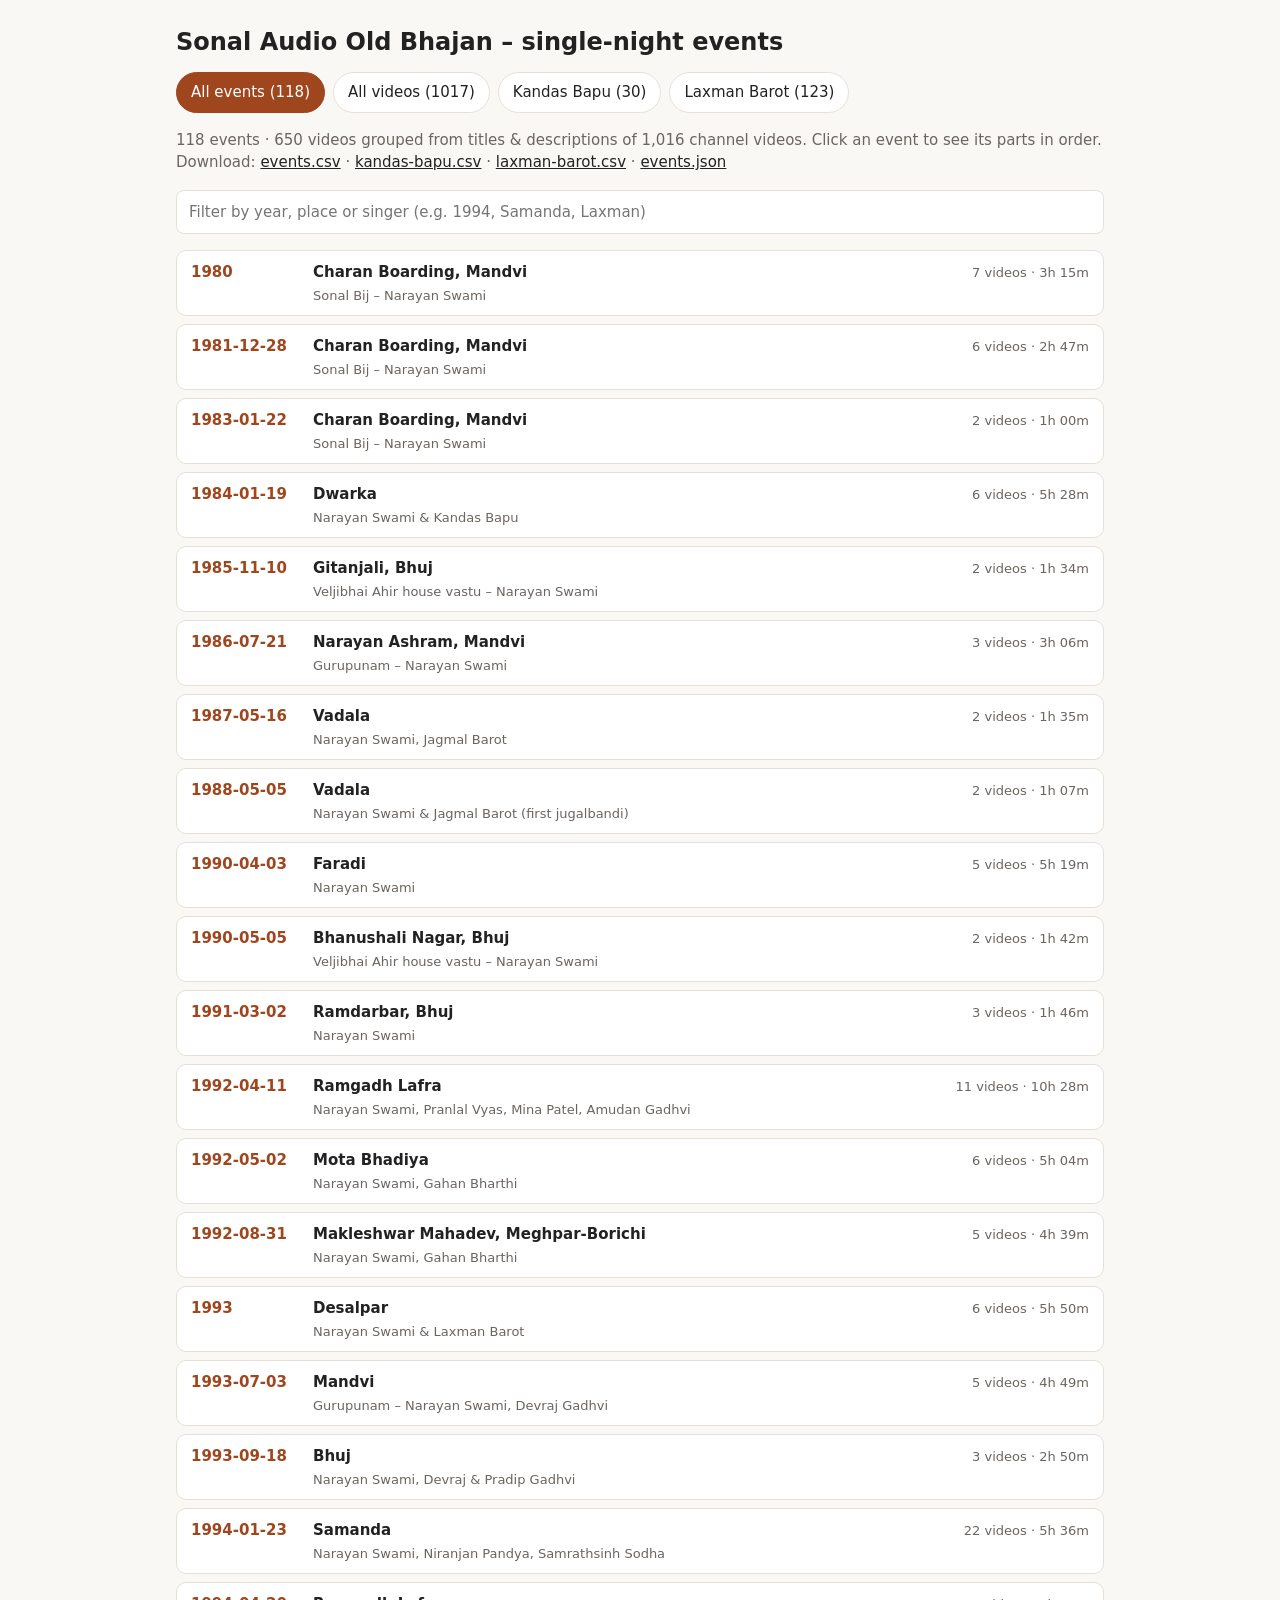
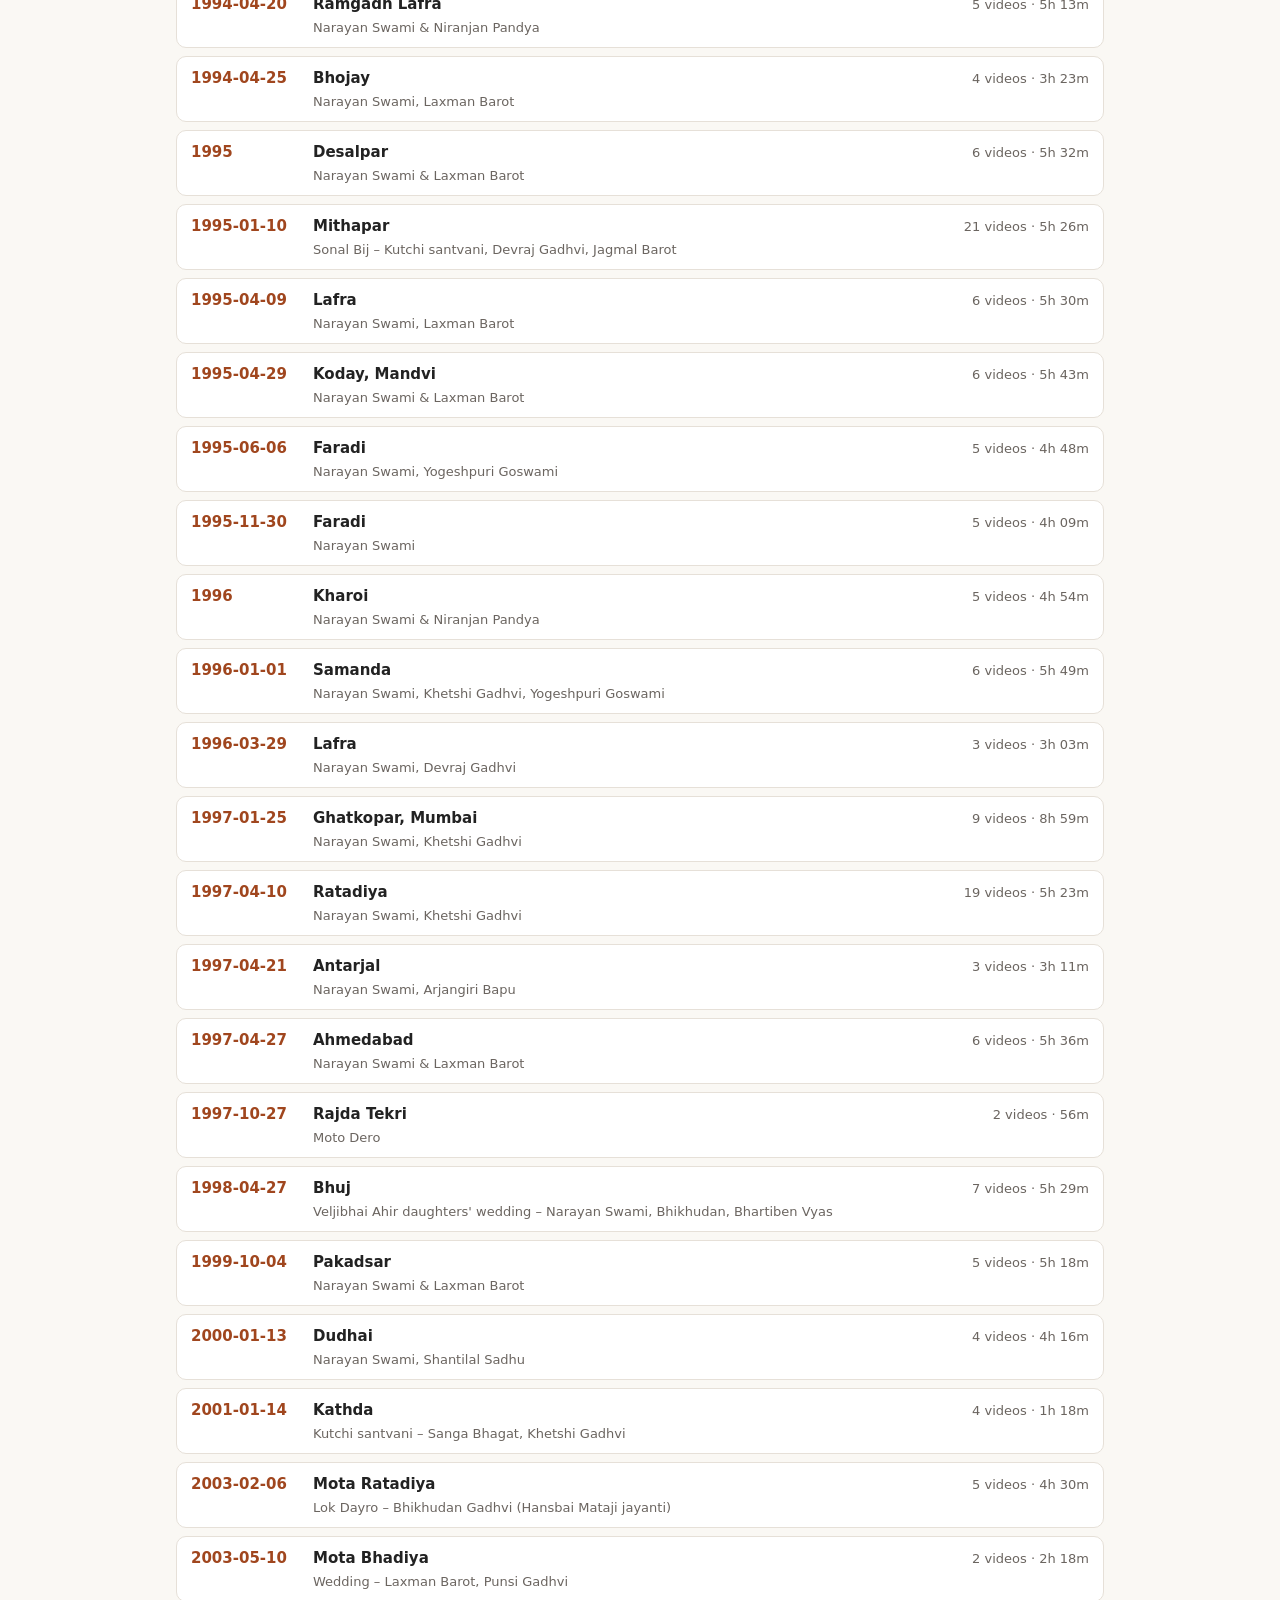
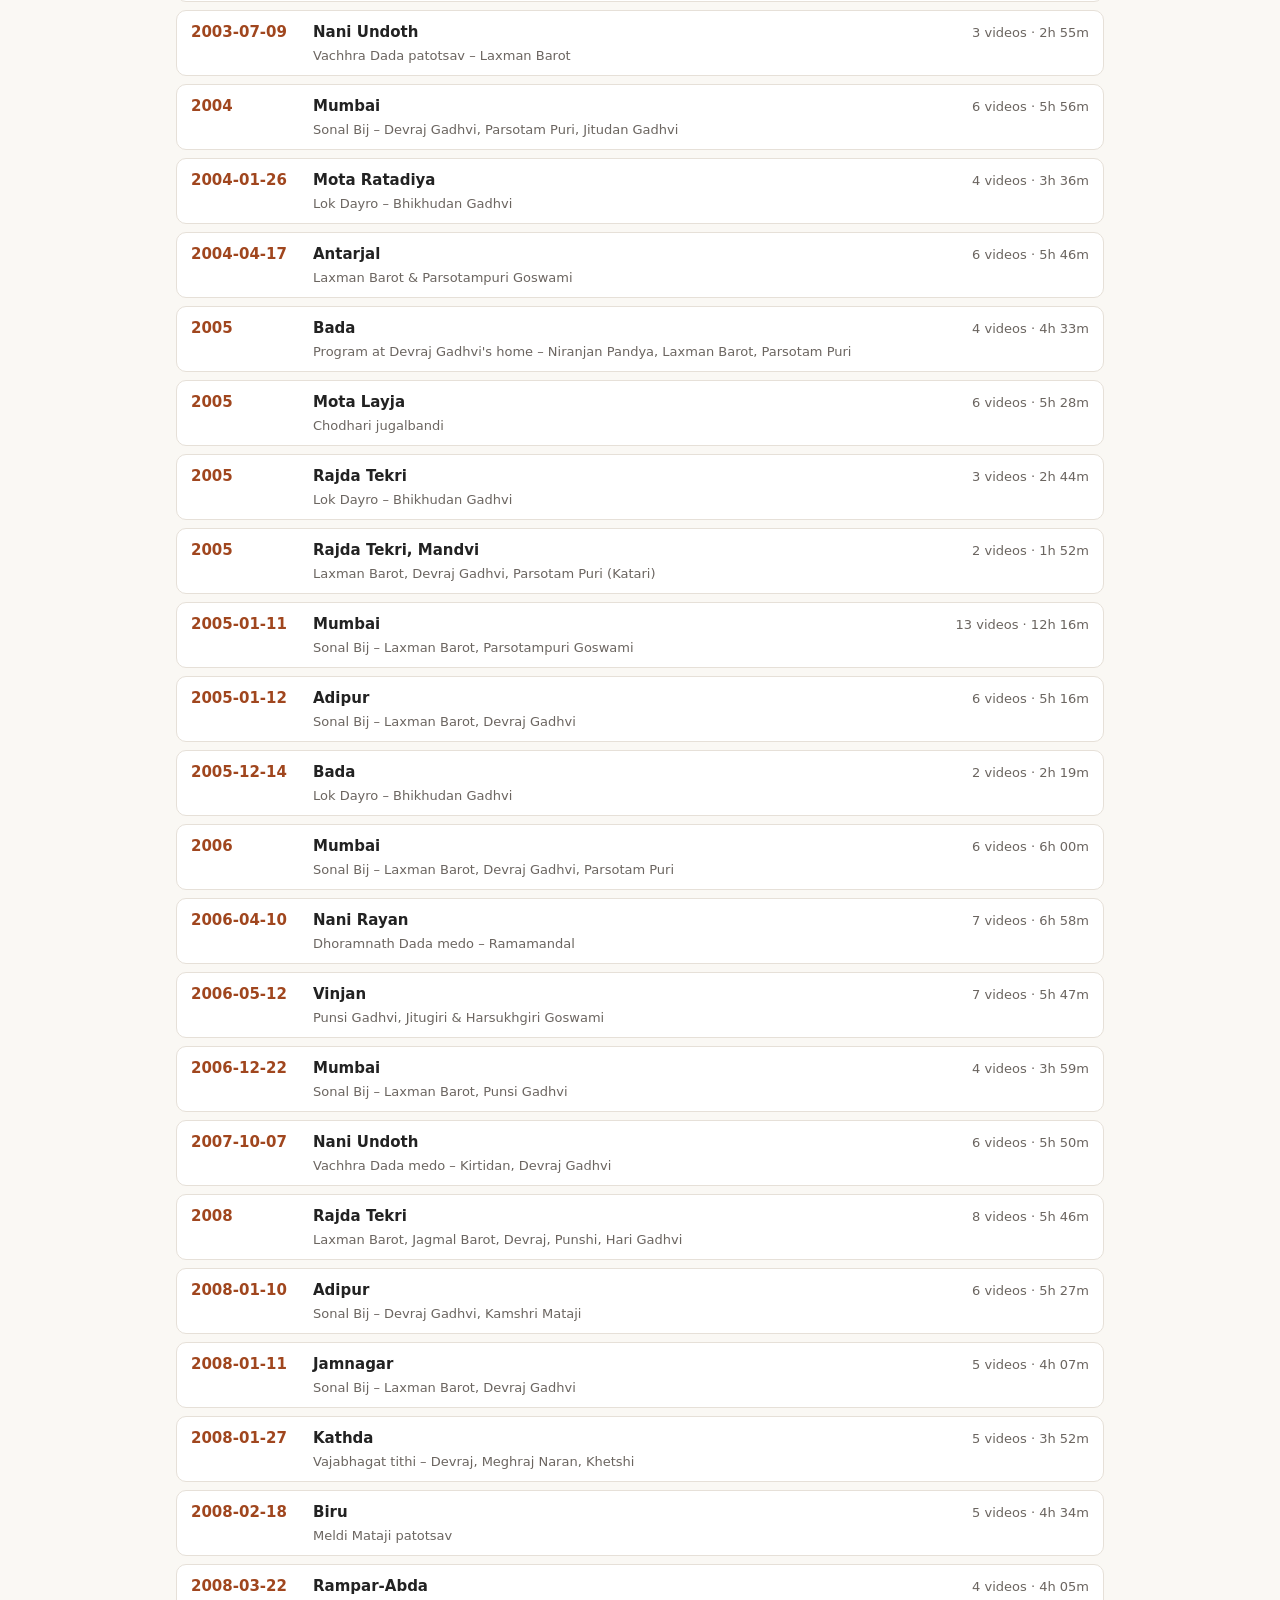
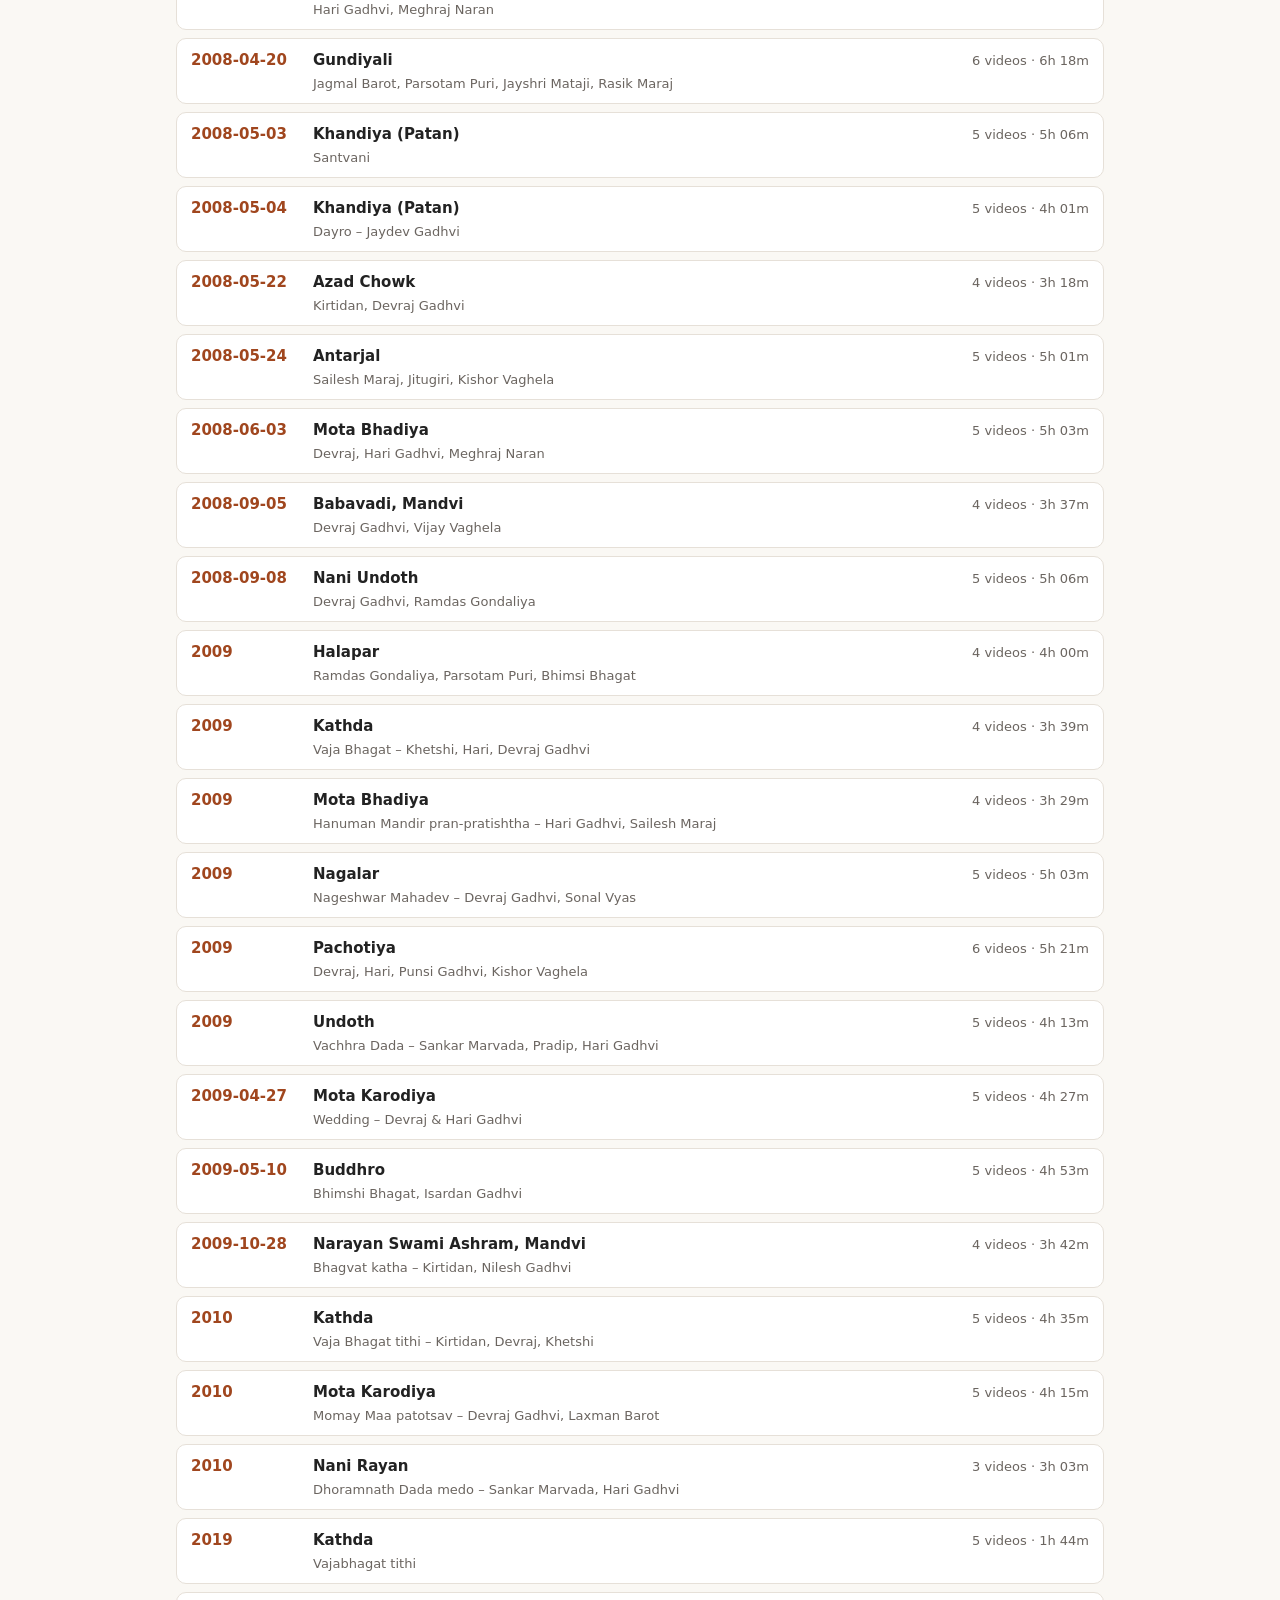
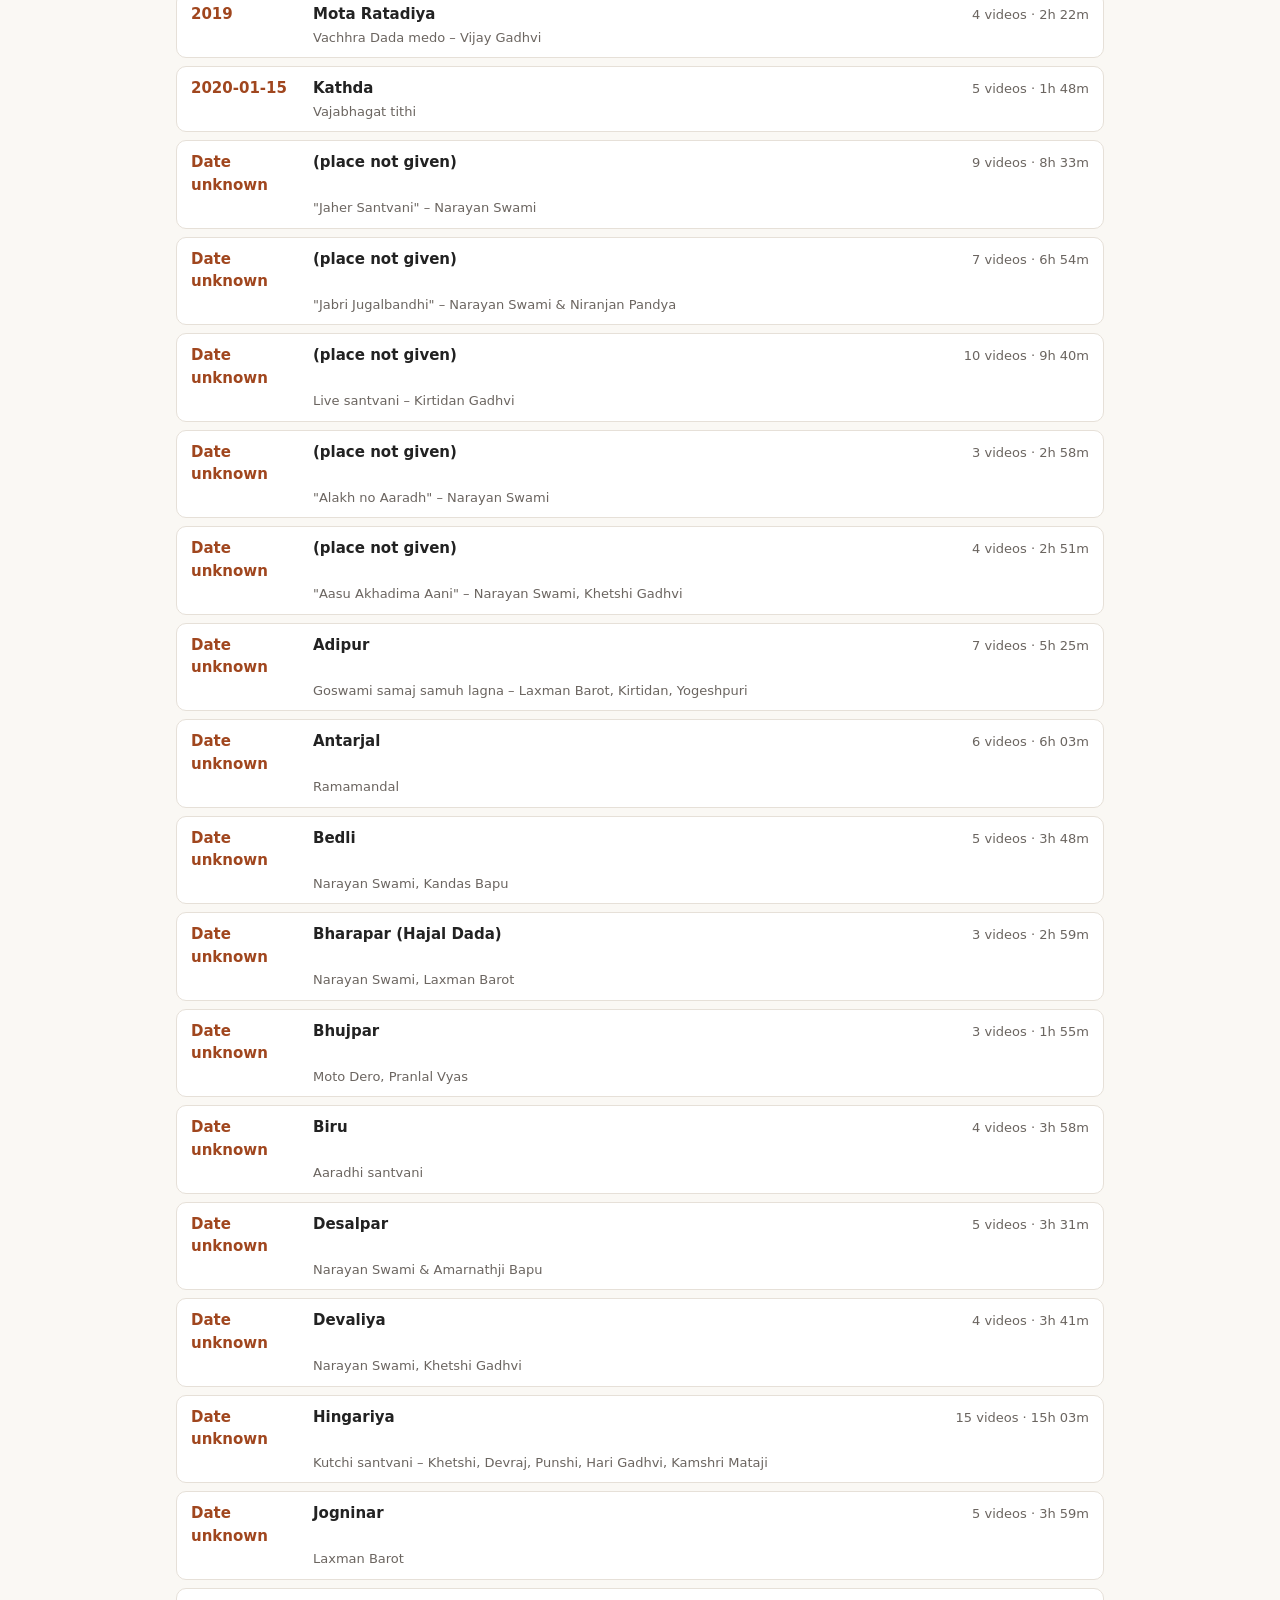
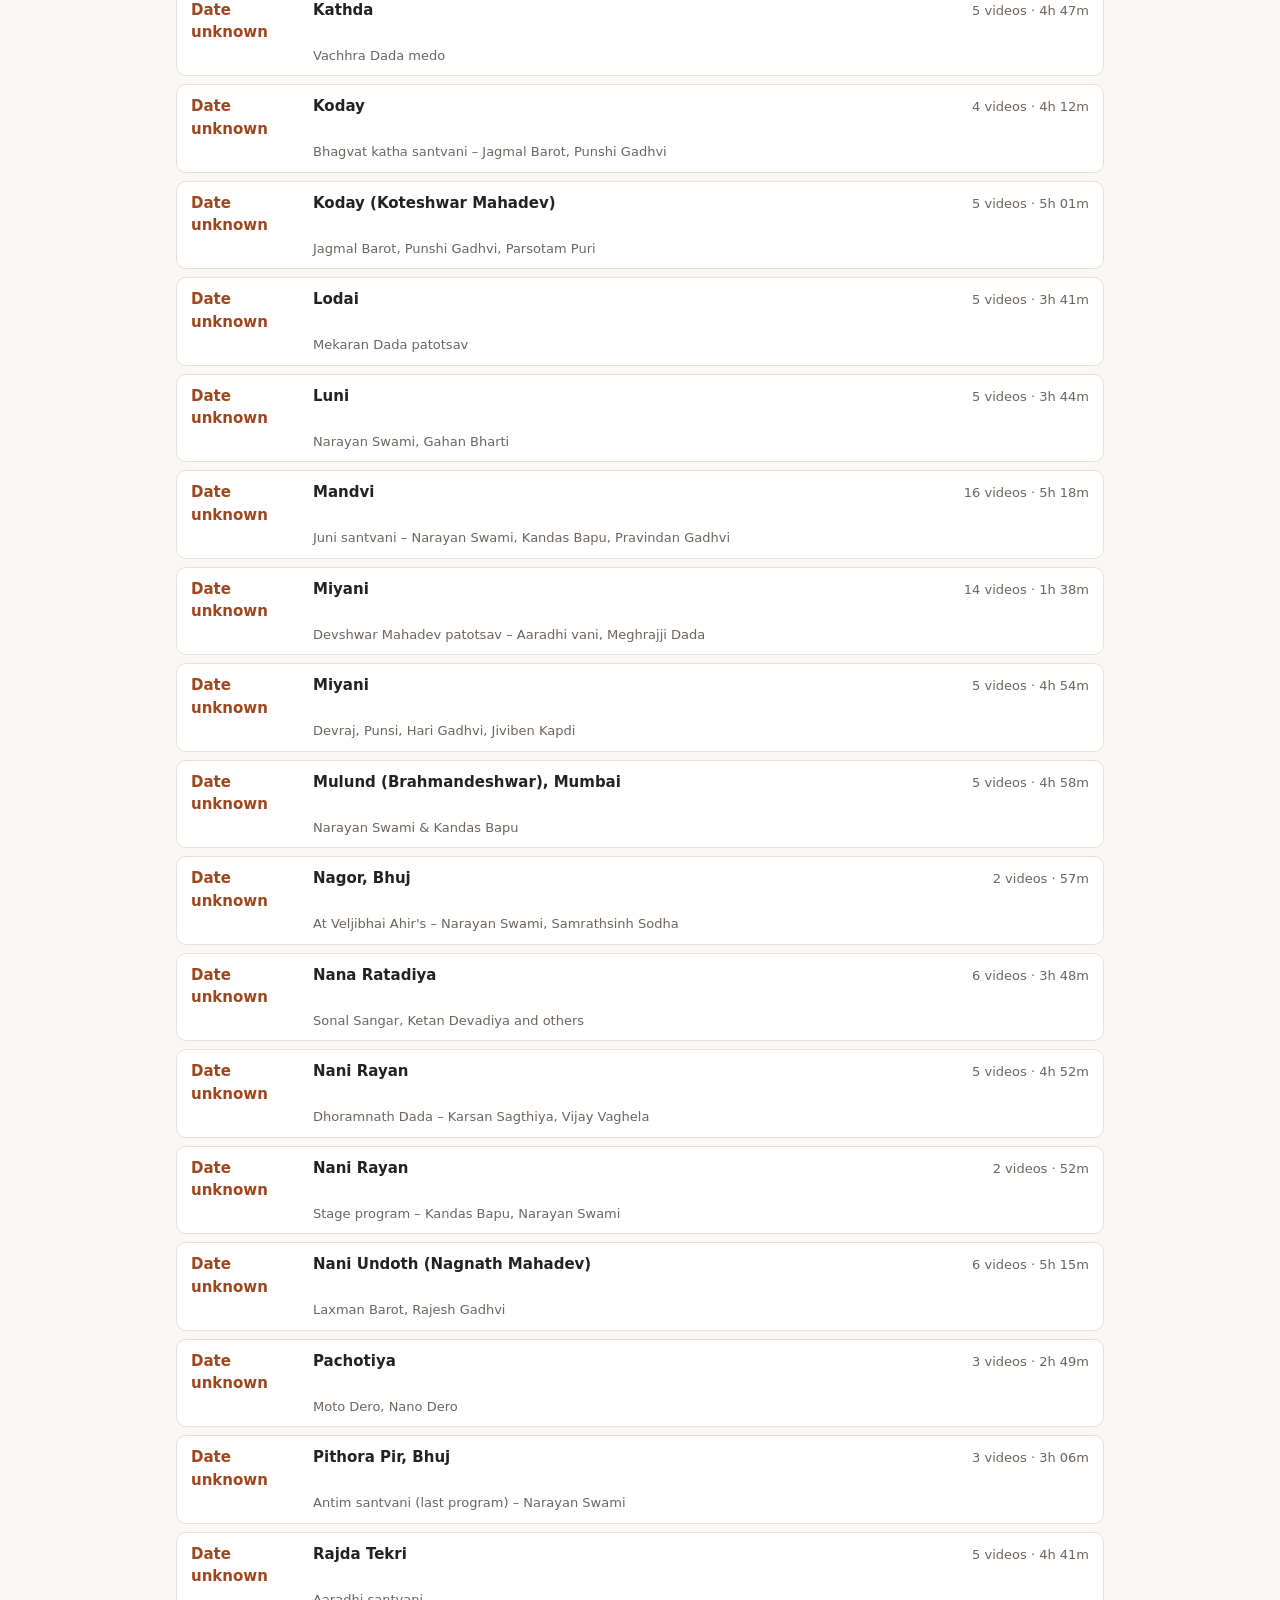
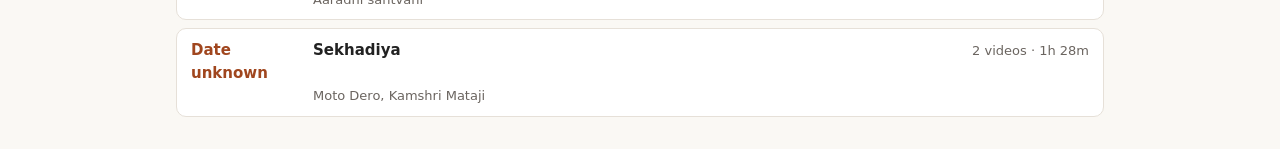
==== commit f85c92b6: "Add searchable All videos tab to Sonal Audio page Moves the listing code (search, filters, sorting) " ====
--- a/tools/sonal-audio-events/index.html
+++ b/tools/sonal-audio-events/index.html
@@ -1,5 +1,37 @@
 <!doctype html><html lang="en"><head><meta charset="utf-8"><meta name="viewport" content="width=device-width,initial-scale=1">
-<title>Sonal Audio Events</title><style>
+<title>Sonal Audio Events</title><style>:root{--bg:#faf8f4;--fg:#222;--mut:#6b6560;--card:#fff;--line:#e6e0d8;--acc:#a0461e;--flag:#8a5a00;--chip:#f1ebe3}
+@media (prefers-color-scheme:dark){:root{--bg:#171513;--fg:#eee;--mut:#a39c94;--card:#211e1b;--line:#38332e;--acc:#e48a5c;--flag:#e0b35a;--chip:#2c2824}}
+*{box-sizing:border-box}
+body{margin:0;background:var(--bg);color:var(--fg);font:15px/1.5 system-ui,"Noto Sans Gujarati",sans-serif}
+main{max-width:960px;margin:0 auto;padding:24px 16px}
+h1{margin:0 0 12px;font-size:1.5rem}.yt{font-size:14px;font-weight:400;color:var(--mut);margin-left:6px}
+.crumb{margin:0 0 6px;font-size:14px}.crumb a{color:var(--mut)}
+.sub{color:var(--mut);margin:0 0 16px}a{color:var(--fg)}a:hover{color:var(--acc)}
+nav{display:flex;gap:8px;flex-wrap:wrap;margin:0 0 16px}
+nav button,#more{padding:8px 14px;border:1px solid var(--line);border-radius:999px;background:var(--card);color:var(--fg);font:inherit;cursor:pointer}
+nav button.on{background:var(--acc);border-color:var(--acc);color:#fff}
+.filters{position:sticky;top:0;z-index:2;background:var(--bg);padding:8px 0;margin-bottom:4px}
+input,select{width:100%;padding:10px 12px;border:1px solid var(--line);border-radius:8px;background:var(--card);color:var(--fg);font:inherit}
+.row{display:grid;grid-template-columns:repeat(5,1fr);gap:8px;margin-top:8px}
+select{padding:8px 10px;font-size:14px}
+.res{list-style:none;margin:0;padding:0}
+.res li{background:var(--card);border:1px solid var(--line);border-radius:10px;padding:10px 14px;margin:0 0 8px}
+.res .t{font-weight:600;text-decoration:none;display:block}
+.res .m{color:var(--mut);font-size:13px;display:flex;flex-wrap:wrap;gap:4px 10px;margin-top:2px}
+.res .x{color:var(--mut);font-size:13px;margin-top:4px;display:-webkit-box;-webkit-line-clamp:2;-webkit-box-orient:vertical;overflow:hidden}
+.chip{background:var(--chip);border-radius:999px;padding:0 8px;font-size:12px}
+.chip.e{color:var(--acc)}
+mark{background:#f6d58a;color:inherit;border-radius:2px}
+@media (prefers-color-scheme:dark){mark{background:#6b5216}}
+#more{display:block;margin:8px auto 24px}
+.ev{background:var(--card);border:1px solid var(--line);border-radius:10px;margin:0 0 8px}
+summary{cursor:pointer;padding:10px 14px;display:grid;grid-template-columns:110px 1fr auto;gap:2px 12px;align-items:baseline}
+.dt{font-weight:600;color:var(--acc);font-variant-numeric:tabular-nums}.pl{font-weight:600}.meta{color:var(--mut);font-size:13px;white-space:nowrap}
+.nt{grid-column:2/4;color:var(--mut);font-size:13px}.ev ol{margin:0;padding:0 14px 12px 40px}.ev li{margin:3px 0}
+.d{color:var(--mut);font-size:12px;font-variant-numeric:tabular-nums}.flag{margin:0 14px 6px;color:var(--flag);font-size:13px}
+[hidden]{display:none!important}
+@media (max-width:700px){.row{grid-template-columns:1fr 1fr}summary{grid-template-columns:1fr auto}.pl,.nt{grid-column:1/3}}
+
 :root{--bg:#faf8f4;--fg:#222;--mut:#6b6560;--card:#fff;--line:#e6e0d8;--acc:#a0461e;--flag:#8a5a00}
 @media (prefers-color-scheme:dark){:root{--bg:#171513;--fg:#eee;--mut:#a39c94;--card:#211e1b;--line:#38332e;--acc:#e48a5c;--flag:#e0b35a}}
 body{margin:0;background:var(--bg);color:var(--fg);font:15px/1.5 system-ui,"Noto Sans Gujarati",sans-serif}
@@ -7,7 +39,7 @@
 h3{font-size:1rem;margin:20px 0 8px;color:var(--mut)}.sub{color:var(--mut);margin:0 0 16px}
 nav{display:flex;gap:8px;flex-wrap:wrap;margin:0 0 16px}nav button{padding:8px 14px;border:1px solid var(--line);border-radius:999px;background:var(--card);color:var(--fg);font:inherit;cursor:pointer}
 nav button.on{background:var(--acc);border-color:var(--acc);color:#fff}
-input{width:100%;box-sizing:border-box;padding:10px 12px;border:1px solid var(--line);border-radius:8px;background:var(--card);color:var(--fg);font-size:15px;margin-bottom:16px}
+#qe{width:100%;box-sizing:border-box;padding:10px 12px;border:1px solid var(--line);border-radius:8px;background:var(--card);color:var(--fg);font-size:15px;margin-bottom:16px}
 .ev{background:var(--card);border:1px solid var(--line);border-radius:10px;margin:0 0 8px}.plain ol{padding-top:12px}
 summary{cursor:pointer;padding:10px 14px;display:grid;grid-template-columns:110px 1fr auto;gap:2px 12px;align-items:baseline}
 .dt{font-weight:600;color:var(--acc);font-variant-numeric:tabular-nums}.pl{font-weight:600}.meta{color:var(--mut);font-size:13px;white-space:nowrap}
@@ -16,9 +48,24 @@
 [hidden]{display:none!important}
 @media (max-width:600px){summary{grid-template-columns:1fr auto}.pl{grid-column:1/3}.nt{grid-column:1/3}}
 </style></head><body><main><h1>Sonal Audio Old Bhajan – single-night events</h1>
-<nav><button data-t="all" class="on">All events (118)</button><button data-t="kandas">Kandas Bapu (30)</button><button data-t="laxman">Laxman Barot (123)</button></nav>
+<nav><button data-t="all" class="on">All events (118)</button><button data-t="list">All videos (1017)</button><button data-t="kandas">Kandas Bapu (30)</button><button data-t="laxman">Laxman Barot (123)</button></nav>
 <section id="all" class="tab"><p class="sub">118 events · 650 videos grouped from titles &amp; descriptions of 1,016 channel videos. Click an event to see its parts in order. Download: <a href="data/events.csv">events.csv</a> · <a href="data/kandas-bapu.csv">kandas-bapu.csv</a> · <a href="data/laxman-barot.csv">laxman-barot.csv</a> · <a href="data/events.json">events.json</a></p>
-<input id="q" placeholder="Filter by year, place or singer (e.g. 1994, Samanda, Laxman)"><details class="ev" data-s="1980 charan boarding, mandvi sonal bij – narayan swami"><summary><span class="dt">1980</span><span class="pl">Charan Boarding, Mandvi</span><span class="meta">7 videos · 3h 15m</span><span class="nt">Sonal Bij – Narayan Swami</span></summary><ol><li><a href="https://youtu.be/57x8Ee6z-AI" target="_blank" rel="noopener">01-સોનલ બીજ (૧૯૮૦) (ચારણ બોર્ડિંગ, માંડવી-કચ્છ) પૂ.નારાયણ સ્વામી Charan bording Mandvi SonalBij 1980</a> <span class="d">30:31</span></li><li><a href="https://youtu.be/R5TIa51JK44" target="_blank" rel="noopener">02-સોનલ બીજ (૧૯૮O) (ચારણ બોર્ડિંગ, માંડવી-કચ્છ) પૂ.નારાયણ સ્વામી Charan bording Mandvi SonalBij 1980</a> <span class="d">30:39</span></li><li><a href="https://youtu.be/kBeRt55WjsA" target="_blank" rel="noopener">03-સોનલ બીજ (૧૯૮0) (ચારણ બોર્ડિંગ, માંડવી-કચ્છ) પૂ.નારાયણ સ્વામી Charan bording Mandvi SonalBij 1980</a> <span class="d">29:15</span></li><li><a href="https://youtu.be/pCPo4ee-cwM" target="_blank" rel="noopener">04-સોનલ બીજ (૧૯૮0) (ચારણ બોર્ડિંગ, માંડવી-કચ્છ) પૂ.નારાયણ સ્વામી Charan bording Mandvi SonalBij 1980</a> <span class="d">30:54</span></li><li><a href="https://youtu.be/dPG73phxCys" target="_blank" rel="noopener">05-સોનલ બીજ (૧૯૮0) (ચારણ બોર્ડિંગ, માંડવી-કચ્છ) પૂ.નારાયણ સ્વામી Charan bording Mandvi SonalBij 1980</a> <span class="d">29:04</span></li><li><a href="https://youtu.be/1sCr6hO2kR0" target="_blank" rel="noopener">06-સોનલ બીજ (૧૯૮0) (ચારણ બોર્ડિંગ, માંડવી-કચ્છ) પૂ.નારાયણ સ્વામી Charan bording Mandvi SonalBij 1980</a> <span class="d">30:34</span></li><li><a href="https://youtu.be/CDp7XfHj1Cc" target="_blank" rel="noopener">07-સોનલ બીજ (૧૯૮0) (ચારણ બોર્ડિંગ, માંડવી-કચ્છ) પૂ.નારાયણ સ્વામી Charan bording Mandvi SonalBij 1980</a> <span class="d">14:13</span></li></ol></details><details class="ev" data-s="1981-12-28 charan boarding, mandvi sonal bij – narayan swami"><summary><span class="dt">1981-12-28</span><span class="pl">Charan Boarding, Mandvi</span><span class="meta">6 videos · 2h 47m</span><span class="nt">Sonal Bij – Narayan Swami</span></summary><ol><li><a href="https://youtu.be/SbZ6QztGX1c" target="_blank" rel="noopener">01-સોનલ બીજ (તા.૨૮-૧૨-૧૯૮૧~ચારણ બોર્ડિંગ-માંડવી) પૂ.નારાયણ સ્વામી Charan bording Mandvi SonalBij1981</a> <span class="d">28:52</span></li><li><a href="https://youtu.be/pVYcf0OXj3c" target="_blank" rel="noopener">02-સોનલ બીજ (તા.૨૮-૧૨-૧૯૮૧~ચારણ બોર્ડિંગ-માંડવી) પૂ.નારાયણસ્વામી Charan bording Mandvi SonalBij 1981</a> <span class="d">29:15</span></li><li><a href="https://youtu.be/JilJ5oApS0k" target="_blank" rel="noopener">03-સોનલ બીજ (તા.૨૮-૧૨-૧૯૮૧~ચારણ બોર્ડિંગ-માંડવી) પૂ.નારાયણ સ્વામી Charan bording Mandvi SonalBij1981</a> <span class="d">29:14</span></li><li><a href="https://youtu.be/Ezq1OzTI8Hw" target="_blank" rel="noopener">04-સોનલ બીજ (તા.૨૮-૧૨-૧૯૮૧~ચારણ બોર્ડિંગ-માંડવી) પૂ.નારાયણસ્વામી Charan bording Mandvi SonalBij 1981</a> <span class="d">29:13</span></li><li><a href="https://youtu.be/t5VyhFMfBBI" target="_blank" rel="noopener">05-સોનલ બીજ (તા.૨૮-૧૨-૧૯૮૧~ચારણ બોર્ડિંગ-માંડવી) પૂ.નારાયણસ્વામી Charan bording Mandvi SonalBij 1981</a> <span class="d">28:43</span></li><li><a href="https://youtu.be/EshE58pLAkY" target="_blank" rel="noopener">06-સોનલ બીજ (તા.૨૮-૧૨-૧૯૮૧~ચારણ બોર્ડિંગ-માંડવી) પૂ.નારાયણસ્વામી Charan bording Mandvi SonalBij 1981</a> <span class="d">22:04</span></li></ol></details><details class="ev" data-s="1983-01-22 charan boarding, mandvi sonal bij – narayan swami"><summary><span class="dt">1983-01-22</span><span class="pl">Charan Boarding, Mandvi</span><span class="meta">2 videos · 1h 00m</span><span class="nt">Sonal Bij – Narayan Swami</span></summary><ol><li><a href="https://youtu.be/ynQqsxC-aa4" target="_blank" rel="noopener">05-સોનલ બીજ (તા.૨૨-૧-૧૯૮૩) (ચારણ બોર્ડિંગ, માંડવી-કચ્છ) પૂ.નારાયણ સ્વામી બાપુ Charan bording Mandvi</a> <span class="d">30:00</span></li><li><a href="https://youtu.be/_DyzSPjXFeM" target="_blank" rel="noopener">06-સોનલ બીજ (તા.૨૨-૧-૧૯૮૩) (ચારણ બોર્ડિંગ, માંડવી-કચ્છ) Narayan Swami Bapu | Charan bording Mandvi</a> <span class="d">30:13</span></li></ol></details><details class="ev" data-s="1984-01-19 dwarka narayan swami &amp; kandas bapu"><summary><span class="dt">1984-01-19</span><span class="pl">Dwarka</span><span class="meta">6 videos · 5h 28m</span><span class="nt">Narayan Swami &amp; Kandas Bapu</span></summary><p class="flag">⚠ Parts 1-2 &amp; &quot;Bajrang Das Bapa ni Bandi&quot; have no date, matched by place/singers</p><ol><li><a href="https://youtu.be/GXwrYkxPGbM" target="_blank" rel="noopener">Part-1 | Shri Narayan Swami Bapu, Shri Kandas Bapu | Dwarka | 19-1-1984</a> <span class="d">55:25</span></li><li><a href="https://youtu.be/2XypW8BGCck" target="_blank" rel="noopener">Part-1 | Dwarka | Shri Narayan Swami Bapu, Shri Kandas Bapu | Live Santvani</a> <span class="d">58:13</span></li><li><a href="https://youtu.be/kb76uModueE" target="_blank" rel="noopener">Part -2 | Dwarka | Param Pujya Shri Narayan Swami, Shri Kandas Bapu</a> <span class="d">51:05</span></li><li><a href="https://youtu.be/ZGLMIJPQsjk" target="_blank" rel="noopener">Part-2 | Shri Narayan Swami Bapu, Shri Kandas Bapu | Dwarka | 19-1-1984</a> <span class="d">51:14</span></li><li><a href="https://youtu.be/nux26FI1z-w" target="_blank" rel="noopener">03 - Jugalbandi - Shri Narayan Swami &amp; Kandas Bapu | Bajarang Das Bapa Ni Bandi | Dwarka</a> <span class="d">49:14</span></li><li><a href="https://youtu.be/MKw5q8c97Bs" target="_blank" rel="noopener">Part-3 | Shri Narayan Swami Bapu, Shri Kandas Bapu | Dwarka | 19-1-1984</a> <span class="d">1:03:00</span></li></ol></details><details class="ev" data-s="1985-11-10 gitanjali, bhuj veljibhai ahir house vastu – narayan swami"><summary><span class="dt">1985-11-10</span><span class="pl">Gitanjali, Bhuj</span><span class="meta">2 videos · 1h 34m</span><span class="nt">Veljibhai Ahir house vastu – Narayan Swami</span></summary><ol><li><a href="https://youtu.be/hYcfQpDZ9no" target="_blank" rel="noopener">01 - Narayan Swami Bapu Bhajan (Gitanjali)| 10-11-1985 | Bhuj-Kutch | Old Bhajan | Juni Santvani</a> <span class="d">43:11</span></li><li><a href="https://youtu.be/XyPpLwSXKlI" target="_blank" rel="noopener">02 - Narayan Swami Bapu Bhajan (Gitanjali)| 10-11-1985 | Bhuj-Kutch | Old Bhajan | Juni Santvani</a> <span class="d">51:39</span></li></ol></details><details class="ev" data-s="1986-07-21 narayan ashram, mandvi gurupunam – narayan swami"><summary><span class="dt">1986-07-21</span><span class="pl">Narayan Ashram, Mandvi</span><span class="meta">3 videos · 3h 06m</span><span class="nt">Gurupunam – Narayan Swami</span></summary><ol><li><a href="https://youtu.be/q7_ZRod0_7Q" target="_blank" rel="noopener">Part-1 || Narayan Swami Bapu | Live Stage Program | Gurupunam | At-Mandvi-Kutch | 21-7-1986</a> <span class="d">1:00:10</span></li><li><a href="https://youtu.be/GTUnETPYCkY" target="_blank" rel="noopener">Part-2 || Narayan Swami Bapu | Live Stage Program | Gurupunam | At-Mandvi-Kutch | 21-7-1986</a> <span class="d">1:01:50</span></li><li><a href="https://youtu.be/GMnkDEmgAvs" target="_blank" rel="noopener">Part-3 || Narayan Swami Bapu | Live Stage Program | Gurupunam | At-Mandvi-Kutch | 21-7-1986</a> <span class="d">1:04:15</span></li></ol></details><details class="ev" data-s="1987-05-16 vadala narayan swami, jagmal barot"><summary><span class="dt">1987-05-16</span><span class="pl">Vadala</span><span class="meta">2 videos · 1h 35m</span><span class="nt">Narayan Swami, Jagmal Barot</span></summary><ol><li><a href="https://youtu.be/9_E9A3vENvg" target="_blank" rel="noopener">01 - સુપરહિટ જુની સંતવાણી | Narayan Swami Bapu | Superhit Juni Santvani | Vadala - kutch (16-5-1987)</a> <span class="d">54:25</span></li><li><a href="https://youtu.be/Vc47B9yjJvo" target="_blank" rel="noopener">02 - સુપરહિટ જુની સંતવાણી | જગમાલ બારોટ | Vadala - Kutch | 16-5-1987 | Jagmal Barot</a> <span class="d">40:55</span></li></ol></details><details class="ev" data-s="1988-05-05 vadala narayan swami &amp; jagmal barot (first jugalbandi)"><summary><span class="dt">1988-05-05</span><span class="pl">Vadala</span><span class="meta">2 videos · 1h 07m</span><span class="nt">Narayan Swami &amp; Jagmal Barot (first jugalbandi)</span></summary><ol><li><a href="https://youtu.be/AUhUCfbc2fM" target="_blank" rel="noopener">01 - Pujya Narayan Swami bapu | Jagmal Barot | Vadala - Kutch 5-5-1988 | Juni Santvani | Old Bhajan</a> <span class="d">30:10</span></li><li><a href="https://youtu.be/CspaapfbIuc" target="_blank" rel="noopener">સૌ પ્રથમ જુગલબંધી | Vadala - Kutch (5-5-1988)| Narayan Swami | Jagmal Barot | Jugalbandhi</a> <span class="d">36:54</span></li></ol></details><details class="ev" data-s="1990-04-03 faradi narayan swami"><summary><span class="dt">1990-04-03</span><span class="pl">Faradi</span><span class="meta">5 videos · 5h 19m</span><span class="nt">Narayan Swami</span></summary><ol><li><a href="https://youtu.be/YRGFBZjZ4s8" target="_blank" rel="noopener">Part-01 | Faradi | 3-4-1990 | Pujya narayan swami bapu</a> <span class="d">1:07:21</span></li><li><a href="https://youtu.be/Yz-xp4QU8zE" target="_blank" rel="noopener">Part-2 | Faradi | 3-4-1990 | Pujya narayan swami bapu</a> <span class="d">56:11</span></li><li><a href="https://youtu.be/hMdXqfmdFi4" target="_blank" rel="noopener">Part-03 | Faradi | 3-4-1990 | Pujya narayan swami bapu</a> <span class="d">58:24</span></li><li><a href="https://youtu.be/CxAJffhu3FY" target="_blank" rel="noopener">Part-04 | Faradi | 3-4-1990 | Pujya narayan swami bapu</a> <span class="d">1:09:46</span></li><li><a href="https://youtu.be/G1MIygpWwD8" target="_blank" rel="noopener">Part-05 | Faradi | 3-4-1990 | Pujya narayan swami bapu</a> <span class="d">1:08:12</span></li></ol></details><details class="ev" data-s="1990-05-05 bhanushali nagar, bhuj veljibhai ahir house vastu – narayan swami"><summary><span class="dt">1990-05-05</span><span class="pl">Bhanushali Nagar, Bhuj</span><span class="meta">2 videos · 1h 42m</span><span class="nt">Veljibhai Ahir house vastu – Narayan Swami</span></summary><ol><li><a href="https://youtu.be/TG4Q1LciAAk" target="_blank" rel="noopener">01 -Narayan Swami Bapu | 5-5-1990 |Bhuj | વેલજીભાઇ આહીર ના આંગણે મકાન વાસ્તુ પ્રસંગ |BhanushaliNagar</a> <span class="d">1:00:04</span></li><li><a href="https://youtu.be/FXqQt4BxFI8" target="_blank" rel="noopener">02 -Narayan Swami Bapu | 5-5-1990 |Bhuj | વેલજીભાઇ આહીર ના આંગણે મકાન વાસ્તુ પ્રસંગ |BhanushaliNagar</a> <span class="d">42:41</span></li></ol></details><details class="ev" data-s="1991-03-02 ramdarbar, bhuj narayan swami"><summary><span class="dt">1991-03-02</span><span class="pl">Ramdarbar, Bhuj</span><span class="meta">3 videos · 1h 46m</span><span class="nt">Narayan Swami</span></summary><ol><li><a href="https://youtu.be/dKi-3PiuXM0" target="_blank" rel="noopener">01 - Ramdarbar - Bhuj | સંતવાણી | પૂ.નારાયણ સ્વામી | Narayan swami Bapu | 2-3-1991 | Bhajan|Santvani</a> <span class="d">1:03:04</span></li><li><a href="https://youtu.be/XH60TjWE1T4" target="_blank" rel="noopener">02 - Ramdarbar - Bhuj | સંતવાણી | પૂ.નારાયણ સ્વામી | Narayan swami Bapu | 2-3-1991 | Bhajan|Santvani</a> <span class="d">13:14</span></li><li><a href="https://youtu.be/S2izW_TB4NQ" target="_blank" rel="noopener">03 - Ramdarbar - Bhuj | સંતવાણી | પૂ.નારાયણ સ્વામી | Narayan swami Bapu | 2-3-1991 | Bhajan|Santvani</a> <span class="d">30:19</span></li></ol></details><details class="ev" data-s="1992-04-11 ramgadh lafra narayan swami, pranlal vyas, mina patel, amudan gadhvi"><summary><span class="dt">1992-04-11</span><span class="pl">Ramgadh Lafra</span><span class="meta">11 videos · 10h 28m</span><span class="nt">Narayan Swami, Pranlal Vyas, Mina Patel, Amudan Gadhvi</span></summary><p class="flag">⚠ Parts 01-05 say only &quot;1992&quot;; same title/singers</p><ol><li><a href="https://youtu.be/Pkt_KecnALI" target="_blank" rel="noopener">01 - Pranlal Vyas (પ્રાણલાલ વ્યાસ) Bhajan Kar Daan Dharam Ke Sang || Ramgadh Lafra 11-4-1992</a> <span class="d">59:26</span></li><li><a href="https://youtu.be/qE6HzDF-EA4" target="_blank" rel="noopener">01 - Lafra (1992) - Pranlal Vyas | Amudan Gadhvi (Lok Sahityakar) | Bhajan kar dan dharam ke sang</a> <span class="d">1:13:51</span></li><li><a href="https://youtu.be/x1JYvST3fes" target="_blank" rel="noopener">02 - Shri Narayan Swami | Bhajan Kar Daan Dharam Ke Sang | Ramgadh Lafra 11-4-1992</a> <span class="d">1:04:23</span></li><li><a href="https://youtu.be/HTQFTAB5J88" target="_blank" rel="noopener">02 - Ramgadh - Lafra (1992)| Narayan Swami Bapu | Bhajan kar dan dharam ke sang</a> <span class="d">1:09:18</span></li><li><a href="https://youtu.be/QDK8cciQmcc" target="_blank" rel="noopener">03 - Pranlal Vyas &amp; Meena Patel | Bhajan Kar Daan Dharam Ke Sang | At-Ramgadh Lafra 11-4-1992</a> <span class="d">1:08:54</span></li><li><a href="https://youtu.be/YY8hkthnr34" target="_blank" rel="noopener">03 - Ramgadh - Lafra (1992)| Mina Patel | Pranlal Vyas | Jugalbandhi | Duha-Chhand | Bhajan Santvani</a> <span class="d">5:19</span></li><li><a href="https://youtu.be/0BlrXBhxc6w" target="_blank" rel="noopener">04 - Narayan Swami &amp; Pranlal Vyas | Bhajan Kar Daan Dharam Ke Sang | At-Ramgadh Lafra 11-4-1992</a> <span class="d">1:00:50</span></li><li><a href="https://youtu.be/VUT7Xo_PiuE" target="_blank" rel="noopener">04 - Ramgadh - Lafra (1992) | Pranlal Vyas | Bhajan Kar Dan Dharam Ke Sang</a> <span class="d">21:10</span></li><li><a href="https://youtu.be/5Ap8bWJG_Y8" target="_blank" rel="noopener">05 - Narayan Swami &amp; Pranlal Vyas | Bhajan Kar Daan Dharam Ke Sang | At-Ramgadh Lafra 11-4-1992</a> <span class="d">1:07:38</span></li><li><a href="https://youtu.be/ZwlB4AraNJo" target="_blank" rel="noopener">05 - Ramgadh Lafra (1992) - Pujya Narayan Swami | Bhajan kar dan dharam ke sang</a> <span class="d">1:20:29</span></li><li><a href="https://youtu.be/pL2nWQZLiSw" target="_blank" rel="noopener">06 - Narayan Swami &amp; Pranlal Vyas | Super Hit Bhervi Prabhatiya | At-Ramgadh Lafra 11-4-1992</a> <span class="d">56:51</span></li></ol></details><details class="ev" data-s="1992-05-02 mota bhadiya narayan swami, gahan bharthi"><summary><span class="dt">1992-05-02</span><span class="pl">Mota Bhadiya</span><span class="meta">6 videos · 5h 04m</span><span class="nt">Narayan Swami, Gahan Bharthi</span></summary><ol><li><a href="https://youtu.be/gHsOpxW1Lcw" target="_blank" rel="noopener">Part-1 | Mota Bhadiya | 2-5-1992 | Shri Narayan Swami Bapu, Gahan Bharthi</a> <span class="d">48:31</span></li><li><a href="https://youtu.be/_MGHlfMLkqs" target="_blank" rel="noopener">Part-2 | Mota Bhadiya | 2-5-1992 | Shri Narayan Swami Bapu, Gahan Bharthi</a> <span class="d">47:43</span></li><li><a href="https://youtu.be/5NvMjk4RjZs" target="_blank" rel="noopener">Part-3 | Mota Bhadiya | 2-5-1992 | Shri Narayan Swami Bapu, Gahan Bharthi</a> <span class="d">51:15</span></li><li><a href="https://youtu.be/n7ZJ7N-XSeE" target="_blank" rel="noopener">Part-4 | Mota Bhadiya | 2-5-1992 | Shri Narayan Swami Bapu, Gahan Bharthi</a> <span class="d">52:26</span></li><li><a href="https://youtu.be/vUel8k3Dbfs" target="_blank" rel="noopener">Part-5 | Mota Bhadiya | 2-5-1992 | Shri Narayan Swami Bapu, Gahan Bharthi</a> <span class="d">50:32</span></li><li><a href="https://youtu.be/dL5ieHzOABQ" target="_blank" rel="noopener">Part-6 | Mota Bhadiya | 2-5-1992 | Shri Narayan Swami Bapu, Gahan Bharthi</a> <span class="d">53:46</span></li></ol></details><details class="ev" data-s="1992-08-31 makleshwar mahadev, meghpar-borichi narayan swami, gahan bharthi"><summary><span class="dt">1992-08-31</span><span class="pl">Makleshwar Mahadev, Meghpar-Borichi</span><span class="meta">5 videos · 4h 39m</span><span class="nt">Narayan Swami, Gahan Bharthi</span></summary><ol><li><a href="https://youtu.be/iH8i_NmVEYA" target="_blank" rel="noopener">01 - Narayan Swami Bapu | Makleshwar Mahadev | 31-8-1992 | Meghapar - Borichi | Santvani | Bhajan</a> <span class="d">52:34</span></li><li><a href="https://youtu.be/CFDzbB8nDWw" target="_blank" rel="noopener">02 - Gahan Bharthiji, Narayan Swami Bapu | Makleshwar Mahadev | 31-8-1992 | Meghapar - Borichi</a> <span class="d">54:53</span></li><li><a href="https://youtu.be/njrz54rDhjw" target="_blank" rel="noopener">03 - Narayan Swami Bapu,Gahan bharti ji | Makleshwar Mahadev | 31-8-1992 | Meghapar - Borichi</a> <span class="d">59:44</span></li><li><a href="https://youtu.be/AFcZfoTGhPU" target="_blank" rel="noopener">04 - Narayan Swami Bapu,Gahan bharti ji | Makleshwar Mahadev | 31-8-1992 | Meghapar - Borichi</a> <span class="d">54:35</span></li><li><a href="https://youtu.be/rwwyQ-07-d8" target="_blank" rel="noopener">05 - Narayan Swami Bapu | Makleshwar Mahadev | 31-8-1992 | Meghapar - Borichi | Santvani | Bhajan</a> <span class="d">58:06</span></li></ol></details><details class="ev" data-s="1993 desalpar narayan swami &amp; laxman barot"><summary><span class="dt">1993</span><span class="pl">Desalpar</span><span class="meta">6 videos · 5h 50m</span><span class="nt">Narayan Swami &amp; Laxman Barot</span></summary><ol><li><a href="https://youtu.be/5sE9NaVToBU" target="_blank" rel="noopener">Part -1 | Param Pujya Shri Narayan Swami, Shri Laxman Barot | Desalpar | 1993</a> <span class="d">50:33</span></li><li><a href="https://youtu.be/Mj4ScXn6CaI" target="_blank" rel="noopener">Part -2 | Param Pujya Shri Narayan Swami, Shri Laxman Barot | Desalpar | 1993</a> <span class="d">58:19</span></li><li><a href="https://youtu.be/_AfzQA_mAHo" target="_blank" rel="noopener">Part -3 | Param Pujya Shri Narayan Swami, Shri Laxman Barot | Desalpar | 1993</a> <span class="d">1:00:16</span></li><li><a href="https://youtu.be/2bJtlm5nQaA" target="_blank" rel="noopener">Part -4 | Param Pujya Shri Narayan Swami, Shri Laxman Barot | Desalpar | 1993</a> <span class="d">57:55</span></li><li><a href="https://youtu.be/AfzdH70lWLI" target="_blank" rel="noopener">Part-05 | Desalpar | 1993 | Pujya narayanswami,Laxman barot</a> <span class="d">1:02:00</span></li><li><a href="https://youtu.be/ReZ3ZQoEQQ4" target="_blank" rel="noopener">Part -6 | Param Pujya Shri Narayan Swami, Shri Laxman Barot | Desalpar | 1993</a> <span class="d">1:01:00</span></li></ol></details><details class="ev" data-s="1993-07-03 mandvi gurupunam – narayan swami, devraj gadhvi"><summary><span class="dt">1993-07-03</span><span class="pl">Mandvi</span><span class="meta">5 videos · 4h 49m</span><span class="nt">Gurupunam – Narayan Swami, Devraj Gadhvi</span></summary><ol><li><a href="https://youtu.be/2JaIO2XE6RI" target="_blank" rel="noopener">Part-01 | Param Pujya Shri Narayan Swami Bapu, Dervraj Gadhvi | Gurupunam | Mandvi-Kutch | 3-7-1993</a> <span class="d">1:01:44</span></li><li><a href="https://youtu.be/TsNo8Aqi2fw" target="_blank" rel="noopener">Part-02 | Param Pujya Shri Narayan Swami Bapu, Dervraj Gadhvi | Gurupunam | Mandvi-Kutch | 3-7-1993</a> <span class="d">1:02:13</span></li><li><a href="https://youtu.be/-9EOP2wCnCU" target="_blank" rel="noopener">Part-03 | Param Pujya Shri Narayan Swami Bapu, Dervraj Gadhvi | Gurupunam | Mandvi-Kutch | 3-7-1993</a> <span class="d">58:52</span></li><li><a href="https://youtu.be/LQIy6oosECg" target="_blank" rel="noopener">Part-04 | Param Pujya Shri Narayan Swami Bapu, Dervraj Gadhvi | Gurupunam | Mandvi-Kutch | 3-7-1993</a> <span class="d">59:44</span></li><li><a href="https://youtu.be/UFHBQDbZtc4" target="_blank" rel="noopener">Part-05 | Param Pujya Shri Narayan Swami Bapu, Dervraj Gadhvi | Gurupunam | Mandvi-Kutch | 3-7-1993</a> <span class="d">46:44</span></li></ol></details><details class="ev" data-s="1993-09-18 bhuj narayan swami, devraj &amp; pradip gadhvi"><summary><span class="dt">1993-09-18</span><span class="pl">Bhuj</span><span class="meta">3 videos · 2h 50m</span><span class="nt">Narayan Swami, Devraj &amp; Pradip Gadhvi</span></summary><p class="flag">⚠ Part 03 says only &quot;Bhuj 1993&quot;</p><ol><li><a href="https://youtu.be/t7yRZQUdPlk" target="_blank" rel="noopener">01 - Bhuj-kutch | Pujya Narayan Swami bapu | 18-9-1993 | Santvni-Bhajan |Devraj gadhvi Pradip gadhvi</a> <span class="d">49:31</span></li><li><a href="https://youtu.be/PeifYtdVUVI" target="_blank" rel="noopener">02 -  Pujya Narayan Swami bapu | Bhuj-kutch | 18-9-1993 | Santvani | Bhajan | Pradip gadhvi</a> <span class="d">54:56</span></li><li><a href="https://youtu.be/G6hlKslbCL4" target="_blank" rel="noopener">03 - પૂ.નારાયણ સ્વામી ~ દેવરાજ ગઢવી (જુગલબંધી)| Narayan Swami bapu | Bhuj-kutch | Devraj Gadhvi-1993</a> <span class="d">1:05:55</span></li></ol></details><details class="ev" data-s="1994-01-23 samanda narayan swami, niranjan pandya, samrathsinh sodha"><summary><span class="dt">1994-01-23</span><span class="pl">Samanda</span><span class="meta">22 videos · 5h 36m</span><span class="nt">Narayan Swami, Niranjan Pandya, Samrathsinh Sodha</span></summary><p class="flag">⚠ Parts 14-22 say &quot;Samanda 1994&quot; only</p><ol><li><a href="https://youtu.be/K0AjQvJTjO4" target="_blank" rel="noopener">01 પૂ.નારાયણ સ્વામી બાપુ(સમંડા-કચ્છ)|Samanda | 23-1-1994 | kutch | Narayan swami | Bhajan | santvani</a> <span class="d">13:11</span></li><li><a href="https://youtu.be/N74xA9LalLg" target="_blank" rel="noopener">02 પૂ.નારાયણ સ્વામી બાપુ(સમંડા-કચ્છ)|Samanda | 23-1-1994 | kutch | Narayan swami | Bhajan | santvani</a> <span class="d">9:12</span></li><li><a href="https://youtu.be/yZZV6YeLyM8" target="_blank" rel="noopener">03 પૂ.નારાયણ સ્વામી બાપુ(સમંડા-કચ્છ)|Samanda | 23-1-1994 | kutch | Narayan swami | Bhajan | santvani</a> <span class="d">16:06</span></li><li><a href="https://youtu.be/0-am1gpsYds" target="_blank" rel="noopener">04 - Niranjan Pandya | પૂ.નારાયણ સ્વામી બાપુ(સમંડા-કચ્છ)| Samanda | 23-1-1994 | Narayan swami bapu</a> <span class="d">21:43</span></li><li><a href="https://youtu.be/mDGPE05sD1Y" target="_blank" rel="noopener">05 - Niranjan Pandya || પૂ.નારાયણ સ્વામી બાપુ || Jugalbandi || 23-1-1994 || Samanda || Narayan swami</a> <span class="d">20:35</span></li><li><a href="https://youtu.be/dV4iSnCaopw" target="_blank" rel="noopener">06 - પૂ.નારાયણ સ્વામી બાપુ || 23-1-1994 || Jugalbandi || Niranjan Pandya || Samanda || Narayan swami</a> <span class="d">19:12</span></li><li><a href="https://youtu.be/WUtYXbpAR5U" target="_blank" rel="noopener">07 - પૂ.નારાયણ સ્વામી બાપુ || Niranjan Pandya || Jugalbandi || 23-1-1994 || Samanda || Narayan swami</a> <span class="d">19:36</span></li><li><a href="https://youtu.be/JA0UxRP-Qrw" target="_blank" rel="noopener">08 - પૂ.નારાયણ સ્વામી બાપુ || Niranjan Pandya || Jugalbandi || 23-1-1994 || Samanda || Narayan swami</a> <span class="d">17:26</span></li><li><a href="https://youtu.be/vyv1YG1LWlo" target="_blank" rel="noopener">09 - પૂ.નારાયણ સ્વામી બાપુ || Niranjan Pandya || Jugalbandi || 23-1-1994 || Samanda || Narayan swami</a> <span class="d">22:58</span></li><li><a href="https://youtu.be/1bc_8-_MIMM" target="_blank" rel="noopener">10 - પૂ.નારાયણ સ્વામી બાપુ || Niranjan Pandya || Jugalbandi || 23-1-1994 || Samanda || Narayan swami</a> <span class="d">13:49</span></li><li><a href="https://youtu.be/IPCCT2l2HSY" target="_blank" rel="noopener">11 - પૂ.નારાયણ સ્વામી બાપુ || Samrathsinh Sodha || 23-1-1994 || Samanda || Narayan swami | Bhajan</a> <span class="d">15:08</span></li><li><a href="https://youtu.be/1_fYvb_2VDQ" target="_blank" rel="noopener">12 - પૂ.નારાયણ સ્વામી બાપુ || Samrathsinh Sodha || 23-1-1994 || Samanda || Narayan swami | Bhajan</a> <span class="d">15:18</span></li><li><a href="https://youtu.be/B0zSznfM5OA" target="_blank" rel="noopener">13 - પૂ.નારાયણ સ્વામી બાપુ || Niranjan Pandya || 23-1-1994 || Samanda || Narayan swami || Bhajan</a> <span class="d">11:08</span></li><li><a href="https://youtu.be/1lSoyDIdFVE" target="_blank" rel="noopener">14 - પૂ.નારાયણ સ્વામી બાપુ || Niranjan Pandya | Jugalbandhi | 1994 | Samanda | Narayan swami |Bhajan</a> <span class="d">23:26</span></li><li><a href="https://youtu.be/2-Ei1s1erv4" target="_blank" rel="noopener">15 - પૂ.નારાયણ સ્વામી બાપુ || Niranjan Pandya | Jugalbandhi | 1994 | Samanda | Narayan swami |Bhajan</a> <span class="d">7:13</span></li><li><a href="https://youtu.be/xcFhViclOKo" target="_blank" rel="noopener">16 - પૂ.નારાયણ સ્વામી બાપુ || Niranjan Pandya | Jugalbandhi | 1994 | Samanda | Narayan swami |Bhajan</a> <span class="d">6:43</span></li><li><a href="https://youtu.be/o3IHpSy8HIc" target="_blank" rel="noopener">17 - પૂ.નારાયણ સ્વામી બાપુ | પ્રભાતિયાં | Niranjan Pandya | Prabhatiya | Jugalbandhi | Narayan swami</a> <span class="d">13:23</span></li><li><a href="https://youtu.be/ueCcgoU8__A" target="_blank" rel="noopener">18 - પૂ.નારાયણ સ્વામી બાપુ | પ્રભાતિયાં | Niranjan Pandya | Prabhatiya | Jugalbandhi | Narayan swami</a> <span class="d">11:15</span></li><li><a href="https://youtu.be/INwT2eIzRnE" target="_blank" rel="noopener">19 - પૂ.નારાયણ સ્વામી બાપુ | પ્રભાતિયાં | Niranjan Pandya | Prabhatiya | Jugalbandhi | Narayan swami</a> <span class="d">4:21</span></li><li><a href="https://youtu.be/niBCv4Z9VyE" target="_blank" rel="noopener">20 - પૂ.નારાયણ સ્વામી બાપુ ~ ભૈરવી | Niranjan Pandya | Bhairavi | Jugalbandhi |Narayan swami |bhervi</a> <span class="d">16:16</span></li><li><a href="https://youtu.be/eflGSeRKvFs" target="_blank" rel="noopener">21 - પૂ.નારાયણ સ્વામી બાપુ ~ ભૈરવી | Niranjan Pandya | Bhairavi | Jugalbandhi |Narayan swami |bhervi</a> <span class="d">18:56</span></li><li><a href="https://youtu.be/IRO_Rdj3HPM" target="_blank" rel="noopener">22 - પૂ.નારાયણ સ્વામી બાપુ | Niranjan Pandya | Narayan Swami | Bhairavi | Jugalbandhi | Prabhatiya</a> <span class="d">19:53</span></li></ol></details><details class="ev" data-s="1994-04-20 ramgadh lafra narayan swami &amp; niranjan pandya"><summary><span class="dt">1994-04-20</span><span class="pl">Ramgadh Lafra</span><span class="meta">5 videos · 5h 13m</span><span class="nt">Narayan Swami &amp; Niranjan Pandya</span></summary><ol><li><a href="https://youtu.be/Mb4f3C4yKYY" target="_blank" rel="noopener">Part-1 | Shri Narayan Bapu (શ્રી નારાયણ સ્વામી બાપુ) | Live Santvani | Ramgadh Lafra | 20-4-1994</a> <span class="d">1:07:56</span></li><li><a href="https://youtu.be/T19KFF1CJXw" target="_blank" rel="noopener">Part-2 | Niranjan Pandya (નિરંજન પંડ્યા) | Live Santvani | Ramgadh Lafra | 20-4-1994</a> <span class="d">53:23</span></li><li><a href="https://youtu.be/ZFAG97aqGrM" target="_blank" rel="noopener">Part-3 | Narayan Swami Bapu &amp; Niranjan Pandya (જુગલબંદી) | Live Santvani | Ramgadh Lafra | 20-4-1994</a> <span class="d">1:02:14</span></li><li><a href="https://youtu.be/h1udzHZ-Bmw" target="_blank" rel="noopener">Part-4 | Narayan Swami Bapu &amp; Niranjan Pandya (જુગલબંદી) | Live Santvani | Ramgadh Lafra | 20-4-1994</a> <span class="d">1:15:12</span></li><li><a href="https://youtu.be/1OICZZkG438" target="_blank" rel="noopener">Part-5 | Narayan Swami Bapu &amp; Niranjan Pandya (જુગલબંદી) | Live Santvani | Ramgadh Lafra | 20-4-1994</a> <span class="d">54:35</span></li></ol></details><details class="ev" data-s="1994-04-25 bhojay narayan swami, laxman barot"><summary><span class="dt">1994-04-25</span><span class="pl">Bhojay</span><span class="meta">4 videos · 3h 23m</span><span class="nt">Narayan Swami, Laxman Barot</span></summary><ol><li><a href="https://youtu.be/8FktlykoTxU" target="_blank" rel="noopener">Part-1 | પૂ. નારાયણ સ્વામી બાપુ | 25/4/1994 Bhojay-Kutch  | Bhajan Santvani | Laxman Barot</a> <span class="d">44:19</span></li><li><a href="https://youtu.be/1oHhr5mSYsw" target="_blank" rel="noopener">Part-2 | પૂ. નારાયણ સ્વામી બાપુ | 25/4/1994 Bhojay-Kutch | Bhajan Santvani | Laxman Barot</a> <span class="d">50:17</span></li><li><a href="https://youtu.be/X1bC-8ciaNI" target="_blank" rel="noopener">Part-3 | પૂ. નારાયણ સ્વામી બાપુ | 25/4/1994 Bhojay-Kutch | Bhajan Santvani | Laxman Barot</a> <span class="d">50:24</span></li><li><a href="https://youtu.be/d7AxSX3T1zQ" target="_blank" rel="noopener">Part-4 | પૂ. નારાયણ સ્વામી બાપુ | 25/4/1994 Bhojay-Kutch | Bhajan Santvani | Laxman Barot</a> <span class="d">58:42</span></li></ol></details><details class="ev" data-s="1995 desalpar narayan swami &amp; laxman barot"><summary><span class="dt">1995</span><span class="pl">Desalpar</span><span class="meta">6 videos · 5h 32m</span><span class="nt">Narayan Swami &amp; Laxman Barot</span></summary><ol><li><a href="https://youtu.be/6JKjHIB4mwA" target="_blank" rel="noopener">Part -1 | Param Pujya Shri Narayan Swami, Shri Laxman Barot | Desalpar | 1995</a> <span class="d">57:56</span></li><li><a href="https://youtu.be/F-3oc0sW_qU" target="_blank" rel="noopener">Part -2 | Param Pujya Shri Narayan Swami, Shri Laxman Barot | Desalpar | 1995</a> <span class="d">58:43</span></li><li><a href="https://youtu.be/x1lRnRvizhs" target="_blank" rel="noopener">Part -3 | Param Pujya Shri Narayan Swami, Shri Laxman Barot | Desalpar | 1995</a> <span class="d">58:23</span></li><li><a href="https://youtu.be/ova8bFwrgUw" target="_blank" rel="noopener">Part-4 | Param Pujya Shri Narayan Swami, Shri Laxman Barot | Desalpar | 1995</a> <span class="d">52:27</span></li><li><a href="https://youtu.be/U5QrvaKRz3U" target="_blank" rel="noopener">Part -5 | Param Pujya Shri Narayan Swami, Shri Laxman Barot | Desalpar | 1995</a> <span class="d">53:58</span></li><li><a href="https://youtu.be/0FqlpoDKiss" target="_blank" rel="noopener">Part -6 | Param Pujya Shri Narayan Swami, Shri Laxman Barot | Desalpar | 1995</a> <span class="d">51:19</span></li></ol></details><details class="ev" data-s="1995-01-10 mithapar sonal bij – kutchi santvani, devraj gadhvi, jagmal barot"><summary><span class="dt">1995-01-10</span><span class="pl">Mithapar</span><span class="meta">21 videos · 5h 26m</span><span class="nt">Sonal Bij – Kutchi santvani, Devraj Gadhvi, Jagmal Barot</span></summary><ol><li><a href="https://youtu.be/PCbCIo7zpXw" target="_blank" rel="noopener">Part-1 | Mithapar SonalBij (10-1-1995) | Kutchi Santvani | Devraj gadhvi(Moto dero), Jagmal barot</a> <span class="d">18:34</span></li><li><a href="https://youtu.be/Z5dzLsDpiMo" target="_blank" rel="noopener">Part-2 | Mithapar SonalBij (10-1-1995) | Kutchi Santvani | Devraj gadhvi(Moto dero), Jagmal barot</a> <span class="d">18:34</span></li><li><a href="https://youtu.be/070upS4TWOs" target="_blank" rel="noopener">Part-3 | Mithapar SonalBij (10-1-1995) | Kutchi Santvani | Devraj gadhvi(Moto dero), Jagmal barot</a> <span class="d">16:39</span></li><li><a href="https://youtu.be/cfawfplgM_s" target="_blank" rel="noopener">Part-4 | Mithapar SonalBij (10-1-1995) | Kutchi Santvani | Devraj gadhvi(Moto dero), Jagmal barot</a> <span class="d">15:33</span></li><li><a href="https://youtu.be/3MfGFsZ4ILY" target="_blank" rel="noopener">Part-5 | Mithapar SonalBij (10-1-1995) | Kutchi Santvani | Devraj gadhvi(Moto dero), Jagmal barot</a> <span class="d">18:34</span></li><li><a href="https://youtu.be/3z8NpDhPwQM" target="_blank" rel="noopener">Part-6 | Mithapar SonalBij (10-1-1995) | Kutchi Santvani | Devraj gadhvi(Moto dero), Jagmal barot</a> <span class="d">17:40</span></li><li><a href="https://youtu.be/Ny3AezlfD7Y" target="_blank" rel="noopener">Part-7 | Mithapar SonalBij (10-1-1995) | Kutchi Santvani | Devraj gadhvi(Moto dero), Jagmal barot</a> <span class="d">18:34</span></li><li><a href="https://youtu.be/06gnMc4hixs" target="_blank" rel="noopener">Part-8 | Mithapar SonalBij (10-1-1995) | Kutchi Santvani | Devraj gadhvi(Moto dero), Jagmal barot</a> <span class="d">18:34</span></li><li><a href="https://youtu.be/n2hpj6xUFho" target="_blank" rel="noopener">Part-9 | Mithapar SonalBij (10-1-1995) | Kutchi Santvani | Devraj gadhvi(Moto dero), Jagmal barot</a> <span class="d">2:50</span></li><li><a href="https://youtu.be/F8Q1z_K1Mp4" target="_blank" rel="noopener">Part-10 | Mithapar SonalBij (10-1-1995) | Kutchi Santvani | Devraj gadhvi(Moto dero), Jagmal barot</a> <span class="d">18:34</span></li><li><a href="https://youtu.be/T-Ts-gCAge0" target="_blank" rel="noopener">Part-11 | Mithapar SonalBij (10-1-1995) | Kutchi Santvani | Devraj gadhvi(Moto dero), Jagmal barot</a> <span class="d">18:34</span></li><li><a href="https://youtu.be/oA0p8e4u5yM" target="_blank" rel="noopener">Part-12 | Mithapar SonalBij (10-1-1995) | Kutchi Santvani | Devraj gadhvi(Moto dero), Jagmal barot</a> <span class="d">18:34</span></li><li><a href="https://youtu.be/5TBYTBOb-vA" target="_blank" rel="noopener">Part-13 | Mithapar SonalBij (10-1-1995) | Kutchi Santvani | Devraj gadhvi(Moto dero), Jagmal barot</a> <span class="d">2:34</span></li><li><a href="https://youtu.be/86k7MUp0eUU" target="_blank" rel="noopener">Part-14 | Kutchi Santvani | Mithapar SonalBij (10-1-1995) | Devraj gadhvi(Moto dero), Jagmal barot</a> <span class="d">18:35</span></li><li><a href="https://youtu.be/JXr1gfPMYC8" target="_blank" rel="noopener">Part-15 | Kutchi Santvani | Mithapar SonalBij (10-1-1995) | Devraj gadhvi(Moto dero), Jagmal barot</a> <span class="d">18:34</span></li><li><a href="https://youtu.be/v38aafOtPIQ" target="_blank" rel="noopener">Part-16 | Kutchi Santvani | Mithapar SonalBij (10-1-1995) | Devraj gadhvi(Moto dero), Jagmal barot</a> <span class="d">18:34</span></li><li><a href="https://youtu.be/jBqYaiM1dqU" target="_blank" rel="noopener">Part-17 | Kutchi Santvani | Mithapar SonalBij (10-1-1995) | Devraj gadhvi(Moto dero), Jagmal barot</a> <span class="d">1:39</span></li><li><a href="https://youtu.be/VhEfvQtkNeQ" target="_blank" rel="noopener">Part-18 | Kutchi Santvani | Mithapar SonalBij (10-1-1995) | Devraj gadhvi(Moto dero), Jagmal barot</a> <span class="d">18:34</span></li><li><a href="https://youtu.be/HRjTUClTaqI" target="_blank" rel="noopener">Part-19 | Kutchi Santvani | Mithapar SonalBij (10-1-1995) | Devraj gadhvi(Moto dero), Jagmal barot</a> <span class="d">18:34</span></li><li><a href="https://youtu.be/WKiIb2cP6YA" target="_blank" rel="noopener">Part-20 | Kutchi Santvani | Mithapar SonalBij (10-1-1995) | Devraj gadhvi(Moto dero), Jagmal barot</a> <span class="d">9:39</span></li><li><a href="https://youtu.be/qhUPLjsF1P0" target="_blank" rel="noopener">Part-21 | Kutchi Santvani | Mithapar SonalBij (10-1-1995) | Devraj gadhvi(Moto dero), Jagmal barot</a> <span class="d">18:34</span></li></ol></details><details class="ev" data-s="1995-04-09 lafra narayan swami, laxman barot"><summary><span class="dt">1995-04-09</span><span class="pl">Lafra</span><span class="meta">6 videos · 5h 30m</span><span class="nt">Narayan Swami, Laxman Barot</span></summary><ol><li><a href="https://youtu.be/9n7tH7IiMOE" target="_blank" rel="noopener">Part -1 | Lafra-Kutch | Param Pujya Shri Narayan Swami, Shri Laxman Barot | 9-4-1995</a> <span class="d">56:53</span></li><li><a href="https://youtu.be/ptbDm_STzgY" target="_blank" rel="noopener">Part-2 | Lafra-Kutch પૂ.નારાયણ સ્વામી - Param Pujya Shri Narayan Swami, Shri Laxman Barot | 9-4-1995</a> <span class="d">1:00:40</span></li><li><a href="https://youtu.be/-R0lI_ZYp-U" target="_blank" rel="noopener">Part -3 | Lafra-Kutch | Param Pujya Shri Narayan Swami, Shri Laxman Barot | 9-4-1995</a> <span class="d">56:19</span></li><li><a href="https://youtu.be/vn0sfD6FFMc" target="_blank" rel="noopener">Part -4 | Lafra-Kutch | Param Pujya Shri Narayan Swami, Shri Laxman Barot | 9-4-1995</a> <span class="d">57:22</span></li><li><a href="https://youtu.be/gQGZi4OUFFg" target="_blank" rel="noopener">Part -5 | Lafra-Kutch | Param Pujya Shri Narayan Swami, Shri Laxman Barot | 9-4-1995</a> <span class="d">52:37</span></li><li><a href="https://youtu.be/V80A9wuWBJ0" target="_blank" rel="noopener">Part -6 | Lafra-Kutch | Param Pujya Shri Narayan Swami, Shri Laxman Barot | 9-4-1995</a> <span class="d">47:00</span></li></ol></details><details class="ev" data-s="1995-04-29 koday, mandvi narayan swami &amp; laxman barot"><summary><span class="dt">1995-04-29</span><span class="pl">Koday, Mandvi</span><span class="meta">6 videos · 5h 43m</span><span class="nt">Narayan Swami &amp; Laxman Barot</span></summary><ol><li><a href="https://youtu.be/IFmsYvXvpj0" target="_blank" rel="noopener">Part-1 | Shri Narayan Swami Bapu &amp; Laxman Barot | Live Santvani | Koday, Mandvi-Kutch | 29-4-1995</a> <span class="d">1:01:49</span></li><li><a href="https://youtu.be/OS6BIedDlKQ" target="_blank" rel="noopener">Part-2 | Shri Narayan Swami Bapu &amp; Laxman Barot | Live Santvani | Koday, Mandvi-Kutch | 29-4-1995</a> <span class="d">56:55</span></li><li><a href="https://youtu.be/KiQfySjzRR0" target="_blank" rel="noopener">Part-3 | Shri Narayan Swami Bapu &amp; Laxman Barot | Live Santvani | Koday, Mandvi-Kutch | 29-4-1995</a> <span class="d">1:00:20</span></li><li><a href="https://youtu.be/lFNExLRc1FU" target="_blank" rel="noopener">Part-4 | Shri Narayan Swami Bapu &amp; Laxman Barot | Live Santvani | Koday, Mandvi-Kutch | 29-4-1995</a> <span class="d">55:53</span></li><li><a href="https://youtu.be/x6XPenndgTo" target="_blank" rel="noopener">Part-5 | Shri Narayan Swami Bapu &amp; Laxman Barot | Live Santvani | Koday, Mandvi-Kutch | 29-4-1995</a> <span class="d">55:34</span></li><li><a href="https://youtu.be/Zb4eVnGkxDU" target="_blank" rel="noopener">Part-6 | Shri Narayan Swami Bapu &amp; Laxman Barot | Live Santvani | Koday, Mandvi-Kutch | 29-4-1995</a> <span class="d">52:47</span></li></ol></details><details class="ev" data-s="1995-06-06 faradi narayan swami, yogeshpuri goswami"><summary><span class="dt">1995-06-06</span><span class="pl">Faradi</span><span class="meta">5 videos · 4h 48m</span><span class="nt">Narayan Swami, Yogeshpuri Goswami</span></summary><ol><li><a href="https://youtu.be/MQ-d7ClWLGI" target="_blank" rel="noopener">Part-1 | પૂ.નારાયણ સ્વામી | (ફરાદી) Faradi | 6-6-1995 | Pujya Narayan swami Bapu, Yogespuri Goswami</a> <span class="d">51:08</span></li><li><a href="https://youtu.be/VOt1Ymj7x-c" target="_blank" rel="noopener">Part-2 | પૂ.નારાયણ સ્વામી | (ફરાદી) Faradi | 6-6-1995 | Pujya Narayan swami Bapu, Yogespuri Goswami</a> <span class="d">55:57</span></li><li><a href="https://youtu.be/oqlQARhaQSw" target="_blank" rel="noopener">Part-3 | પૂ.નારાયણ સ્વામી | (ફરાદી) Faradi | 6-6-1995 | Pujya Narayan swami Bapu, Yogespuri Goswami</a> <span class="d">1:00:09</span></li><li><a href="https://youtu.be/R9z8AZiLX7E" target="_blank" rel="noopener">Part-4 | પૂ.નારાયણ સ્વામી | (ફરાદી) Faradi | 6-6-1995 | Pujya Narayan swami Bapu, Yogespuri Goswami</a> <span class="d">1:00:58</span></li><li><a href="https://youtu.be/T8ZpIgKvYNc" target="_blank" rel="noopener">Part-5 | પૂ.નારાયણ સ્વામી | (ફરાદી) Faradi | 6-6-1995 | Pujya Narayan swami Bapu, Yogespuri Goswami</a> <span class="d">1:00:40</span></li></ol></details><details class="ev" data-s="1995-11-30 faradi narayan swami"><summary><span class="dt">1995-11-30</span><span class="pl">Faradi</span><span class="meta">5 videos · 4h 09m</span><span class="nt">Narayan Swami</span></summary><ol><li><a href="https://youtu.be/ezJJyWjxv8w" target="_blank" rel="noopener">Part-01 | Faradi | 30-11-1995 | Pujya narayan swami bapu</a> <span class="d">53:02</span></li><li><a href="https://youtu.be/nrg2mcQOGrs" target="_blank" rel="noopener">Part-02 | Faradi | 30-11-1995 | Pujya narayan swami bapu</a> <span class="d">58:57</span></li><li><a href="https://youtu.be/H5dUOD5Rbo0" target="_blank" rel="noopener">Part-03 | Faradi | 30-11-1995 | Pujya narayan swami bapu</a> <span class="d">1:01:12</span></li><li><a href="https://youtu.be/Cedqm303VcU" target="_blank" rel="noopener">Part-04 | Faradi | 30-11-1995 | Pujya narayan swami bapu</a> <span class="d">34:28</span></li><li><a href="https://youtu.be/5SYx0whLSX0" target="_blank" rel="noopener">Part-05 | Faradi | 30-11-1995 | Pujya narayan swami bapu</a> <span class="d">41:46</span></li></ol></details><details class="ev" data-s="1996 kharoi narayan swami &amp; niranjan pandya"><summary><span class="dt">1996</span><span class="pl">Kharoi</span><span class="meta">5 videos · 4h 54m</span><span class="nt">Narayan Swami &amp; Niranjan Pandya</span></summary><ol><li><a href="https://youtu.be/Wr9lN03RPKw" target="_blank" rel="noopener">Part - 1 | Pram Pujya Shri Narayan Swami Bapu, Shri Niranjan Pandya | Kharoi Kutch | 1996</a> <span class="d">1:03:59</span></li><li><a href="https://youtu.be/i7K8y5AxAtI" target="_blank" rel="noopener">Part - 2 | Pram Pujya Shri Narayan Swami Bapu, Shri Niranjan Pandya | Kharoi Kutch | 1996</a> <span class="d">56:34</span></li><li><a href="https://youtu.be/rso0_MDgPQE" target="_blank" rel="noopener">Part - 3 | Pram Pujya Shri Narayan Swami Bapu, Shri Niranjan Pandya | Kharoi Kutch | 1996</a> <span class="d">51:50</span></li><li><a href="https://youtu.be/9y-7YZPmnJU" target="_blank" rel="noopener">Part - 4 | Pram Pujya Shri Narayan Swami Bapu, Shri Niranjan Pandya | Kharoi Kutch | 1996</a> <span class="d">1:03:40</span></li><li><a href="https://youtu.be/D8lVFE924b4" target="_blank" rel="noopener">Part - 5 | Pram Pujya Shri Narayan Swami Bapu, Shri Niranjan Pandya | Kharoi Kutch | 1996</a> <span class="d">58:16</span></li></ol></details><details class="ev" data-s="1996-01-01 samanda narayan swami, khetshi gadhvi, yogeshpuri goswami"><summary><span class="dt">1996-01-01</span><span class="pl">Samanda</span><span class="meta">6 videos · 5h 49m</span><span class="nt">Narayan Swami, Khetshi Gadhvi, Yogeshpuri Goswami</span></summary><ol><li><a href="https://youtu.be/OewiEbFOrWI" target="_blank" rel="noopener">Part-1 | Samanda - 1-1-1996 | Narayanswami, Khetshi gadhvi, yogespuri goswami</a> <span class="d">54:35</span></li><li><a href="https://youtu.be/7HrStE2feMs" target="_blank" rel="noopener">Part-2 | Samanda - 1-1-1996 | Narayanswami, Khetshi gadhvi, yogespuri goswami</a> <span class="d">1:02:30</span></li><li><a href="https://youtu.be/2ubb-e38t7Q" target="_blank" rel="noopener">Part-3 | Samanda - 1-1-1996 | Narayanswami, Khetshi gadhvi, yogespuri goswami</a> <span class="d">58:08</span></li><li><a href="https://youtu.be/y7JwGogCdsE" target="_blank" rel="noopener">Part-4 | Samanda - 1-1-1996 | Narayanswami, Khetshi gadhvi, yogespuri goswami</a> <span class="d">59:05</span></li><li><a href="https://youtu.be/ThRpkiVCy64" target="_blank" rel="noopener">Part-5 | Samanda - 1-1-1996 | Narayanswami, Khetshi gadhvi, yogespuri goswami</a> <span class="d">59:54</span></li><li><a href="https://youtu.be/YeorA3x_T-8" target="_blank" rel="noopener">Part-6 | Samanda - 1-1-1996 | Narayanswami, Khetshi gadhvi, yogespuri goswami</a> <span class="d">55:11</span></li></ol></details><details class="ev" data-s="1996-03-29 lafra narayan swami, devraj gadhvi"><summary><span class="dt">1996-03-29</span><span class="pl">Lafra</span><span class="meta">3 videos · 3h 03m</span><span class="nt">Narayan Swami, Devraj Gadhvi</span></summary><ol><li><a href="https://youtu.be/dFTF0032pkU" target="_blank" rel="noopener">01 Lafra (29-3-1996) લફરા ~ પૂ.નારાયણ સ્વામી બાપુ ~ દેવરાજ ગઢવી | Narayan Swami Bapu | Devraj Gadhvi</a> <span class="d">58:37</span></li><li><a href="https://youtu.be/CzXOLQbJ-QU" target="_blank" rel="noopener">02 Lafra (29-3-1996) લફરા ~ પૂ.નારાયણ સ્વામી બાપુ ~ દેવરાજ ગઢવી | Narayan Swami Bapu | Devraj Gadhvi</a> <span class="d">1:47:03</span></li><li><a href="https://youtu.be/7b_esVpu7AM" target="_blank" rel="noopener">03 Lafra (29-3-1996) પ્રભાતિયાં ~પૂ.નારાયણ સ્વામી બાપુ ~ દેવરાજ ગઢવી | Narayan Swami | Devraj Gadhvi</a> <span class="d">17:46</span></li></ol></details><details class="ev" data-s="1997-01-25 ghatkopar, mumbai narayan swami, khetshi gadhvi"><summary><span class="dt">1997-01-25</span><span class="pl">Ghatkopar, Mumbai</span><span class="meta">9 videos · 8h 59m</span><span class="nt">Narayan Swami, Khetshi Gadhvi</span></summary><p class="flag">⚠ Parts titled &quot;Kandivali 1997&quot; – description of Part-1 says Ghatkopar 1997; likely same program</p><ol><li><a href="https://youtu.be/Oq4eC015dBc" target="_blank" rel="noopener">Part-1 | Narayan Swami Bapu (શ્રી નારાયણ સ્વામી બાપુ) | Live Santvani | Kandivali (Mumbai) | 1997</a> <span class="d">59:55</span></li><li><a href="https://youtu.be/Yn61I3hOnSM" target="_blank" rel="noopener">Part-1 | Gatkopar Mumbai | 25-1-1997 | Param Pujya Narayan Swami Bapu,Khetsi Gadhvi</a> <span class="d">1:01:30</span></li><li><a href="https://youtu.be/_jlKCuVdzDU" target="_blank" rel="noopener">Part-2 | Narayan Swami Bapu (શ્રી નારાયણ સ્વામી બાપુ) | Kandivali (Mumbai) | 1997 | Live Santvani</a> <span class="d">57:14</span></li><li><a href="https://youtu.be/sa6ZsF2IZA0" target="_blank" rel="noopener">Part-2 | Gatkopar Mumbai | 25-1-1997 | Param Pujya Narayan Swami Bapu,Khetsi Gadhvi</a> <span class="d">59:49</span></li><li><a href="https://youtu.be/xrR-UMwPeXk" target="_blank" rel="noopener">Part-3 | Narayan Swami Bapu (શ્રી નારાયણ સ્વામી બાપુ) | Live Santvani | Kandivali (Mumbai) | 1997</a> <span class="d">1:01:50</span></li><li><a href="https://youtu.be/oOCyv6egidU" target="_blank" rel="noopener">Part-3 | Gatkopar Mumbai | 25-1-1997 | Param Pujya Narayan Swami Bapu,Khetsi Gadhvi</a> <span class="d">55:29</span></li><li><a href="https://youtu.be/myfxEdmbO18" target="_blank" rel="noopener">Part-4 | Narayan Swami Bapu (શ્રી નારાયણ સ્વામી બાપુ) | Live Santvani | Kandivali (Mumbai) | 1997</a> <span class="d">58:59</span></li><li><a href="https://youtu.be/AafQNkQkM70" target="_blank" rel="noopener">Part-5 | Narayan Swami Bapu | khetshi gadhvi | Santvani | Kandivali (Mumbai) | 1997</a> <span class="d">1:00:47</span></li><li><a href="https://youtu.be/b5JZoJqB-Hc" target="_blank" rel="noopener">Part-6 | Narayan Swami Bapu | khetshi gadhvi | Santvani | Kandivali (Mumbai) | 1997</a> <span class="d">1:03:54</span></li></ol></details><details class="ev" data-s="1997-04-10 ratadiya narayan swami, khetshi gadhvi"><summary><span class="dt">1997-04-10</span><span class="pl">Ratadiya</span><span class="meta">19 videos · 5h 23m</span><span class="nt">Narayan Swami, Khetshi Gadhvi</span></summary><ol><li><a href="https://youtu.be/6S1gAiMdBU8" target="_blank" rel="noopener">01-Narayan Swami Bapu Bhajan ~ પુ.નારાયણ સ્વામીબાપુ - ભજન (રતાડીયા - Rataadiya~10-4-1997) Old Bhajan</a> <span class="d">18:34</span></li><li><a href="https://youtu.be/LCcJ4pP4wUo" target="_blank" rel="noopener">02-Narayan Swami Bapu Bhajan ~ પુ.નારાયણ સ્વામીબાપુ - ભજન (રતાડીયા - Rataadiya~10-4-1997) Old Bhajan</a> <span class="d">18:34</span></li><li><a href="https://youtu.be/VXCLfEWUVCo" target="_blank" rel="noopener">03-Narayan Swami Bapu Bhajan ~ (રતાડીયા - Rataadiya~10-4-1997) પુ.નારાયણ સ્વામીબાપુ - ભજન Old Bhajan</a> <span class="d">18:34</span></li><li><a href="https://youtu.be/cp1jVYvhMPo" target="_blank" rel="noopener">04-Narayan Swami Bapu Bhajan ~ (રતાડીયા - Rataadiya~10-4-1997) પુ.નારાયણ સ્વામીબાપુ - ભજન Old Bhajan</a> <span class="d">4:52</span></li><li><a href="https://youtu.be/9N2AFaviVBg" target="_blank" rel="noopener">05- Khetsi Gadhvi - Narayan Swami Bapu (રતાડીયા - Rataadiya~10-4-1997) પુ.નારાયણ સ્વામીબાપુ - Bhajan</a> <span class="d">18:34</span></li><li><a href="https://youtu.be/yjBZlyvGkLs" target="_blank" rel="noopener">06- Khetsi Gadhvi - Narayan Swami Bapu (રતાડીયા - Rataadiya~10-4-1997) પુ.નારાયણ સ્વામીબાપુ - Bhajan</a> <span class="d">18:34</span></li><li><a href="https://youtu.be/ShwduR1MBdE" target="_blank" rel="noopener">07- Khetsi Gadhvi - Narayan Swami Bapu (રતાડીયા - Rataadiya~10-4-1997) પુ.નારાયણ સ્વામીબાપુ - Bhajan</a> <span class="d">5:36</span></li><li><a href="https://youtu.be/cWb3j93xjd4" target="_blank" rel="noopener">08 - Narayan Swami Bapu (રતાડીયા - Rataadiya~10-4-1997) પુ.નારાયણ સ્વામીબાપુ - Bhajan Khetshi Gadhvi</a> <span class="d">18:34</span></li><li><a href="https://youtu.be/BDL-sPYBWjk" target="_blank" rel="noopener">09 - Narayan Swami Bapu (રતાડીયા - Rataadiya~10-4-1997) પુ.નારાયણ સ્વામીબાપુ - Bhajan Khetshi Gadhvi</a> <span class="d">18:34</span></li><li><a href="https://youtu.be/nH3LSvRaWh8" target="_blank" rel="noopener">10 - Narayan Swami Bapu (રતાડીયા - Rataadiya~10-4-1997) પુ.નારાયણ સ્વામીબાપુ - Bhajan Khetshi Gadhvi</a> <span class="d">33:56</span></li><li><a href="https://youtu.be/rL_BMmXdc_E" target="_blank" rel="noopener">11 - Narayan Swami Bapu (રતાડીયા - Rataadiya~10-4-1997) પુ.નારાયણ સ્વામીબાપુ - Bhajan Khetshi Gadhvi</a> <span class="d">18:34</span></li><li><a href="https://youtu.be/SRqPPEmYHzA" target="_blank" rel="noopener">12 - Narayan Swami Bapu (રતાડીયા - Rataadiya~10-4-1997) પુ.નારાયણ સ્વામીબાપુ - Bhajan Khetshi Gadhvi</a> <span class="d">18:34</span></li><li><a href="https://youtu.be/aKdLbSFFMRM" target="_blank" rel="noopener">13 - Khetshi Gadhvi || Narayan Swami Bapu (રતાડીયા - Rataadiya~10-4-1997) પુ.નારાયણ સ્વામીબાપુ</a> <span class="d">2:42</span></li><li><a href="https://youtu.be/Cx2bxFAiJX8" target="_blank" rel="noopener">14 - Narayan Swami Bapu (રતાડીયા - Rataadiya~10-4-1997) પુ.નારાયણ સ્વામીબાપુ - Bhajan Khetshi Gadhvi</a> <span class="d">18:34</span></li><li><a href="https://youtu.be/edgVEHoCdb8" target="_blank" rel="noopener">15 - Narayan Swami Bapu (રતાડીયા - Rataadiya~10-4-1997) પુ.નારાયણ સ્વામીબાપુ - Bhajan Khetshi Gadhvi</a> <span class="d">18:34</span></li><li><a href="https://youtu.be/9xk4yL_czPQ" target="_blank" rel="noopener">16 - Narayan Swami Bapu (રતાડીયા - Rataadiya~10-4-1997) પુ.નારાયણ સ્વામીબાપુ - Bhajan</a> <span class="d">17:26</span></li><li><a href="https://youtu.be/DoOZmsJtHtg" target="_blank" rel="noopener">17 - Narayan Swami Bapu (રતાડીયા - Rataadiya~10-4-1997) પુ.નારાયણ સ્વામીબાપુ - Bhajan</a> <span class="d">18:34</span></li><li><a href="https://youtu.be/uMNAjhCY5iw" target="_blank" rel="noopener">18 - Narayan Swami Bapu (રતાડીયા - Rataadiya~10-4-1997) પુ.નારાયણ સ્વામીબાપુ, ખેતશી ગઢવી - જુગલબંદી</a> <span class="d">18:34</span></li><li><a href="https://youtu.be/wD1zQgE_J2c" target="_blank" rel="noopener">19 - Narayan Swami Bapu (રતાડીયા - Rataadiya~10-4-1997) પુ.નારાયણ સ્વામીબાપુ, ખેતશી ગઢવી - જુગલબંદી</a> <span class="d">18:03</span></li></ol></details><details class="ev" data-s="1997-04-21 antarjal narayan swami, arjangiri bapu"><summary><span class="dt">1997-04-21</span><span class="pl">Antarjal</span><span class="meta">3 videos · 3h 11m</span><span class="nt">Narayan Swami, Arjangiri Bapu</span></summary><ol><li><a href="https://youtu.be/9XyfhNjIZ4E" target="_blank" rel="noopener">01 - Pujya Narayan Swami bapu | Antarjal - kutch | પૂ. નારાયણ સ્વામી બાપૂ | Bhajan |Santvani-21-4-97</a> <span class="d">1:03:54</span></li><li><a href="https://youtu.be/oUB74M3HRp8" target="_blank" rel="noopener">02 - Pujya Arjangiri bapu | Antarjal - kutch | પૂ. અરજણ ગિરિ બાપૂ | Bhajan |Santvani-21-4-97</a> <span class="d">1:03:52</span></li><li><a href="https://youtu.be/7qB_mi1ui08" target="_blank" rel="noopener">03 - Pujya Narayan Swami bapu | Antarjal - kutch | પૂ. નારાયણ સ્વામી બાપૂ | Bhajan |Santvani-21-4-97</a> <span class="d">1:03:54</span></li></ol></details><details class="ev" data-s="1997-04-27 ahmedabad narayan swami &amp; laxman barot"><summary><span class="dt">1997-04-27</span><span class="pl">Ahmedabad</span><span class="meta">6 videos · 5h 36m</span><span class="nt">Narayan Swami &amp; Laxman Barot</span></summary><ol><li><a href="https://youtu.be/NVl4h9Erluc" target="_blank" rel="noopener">Part-1 | પૂ.નારાયણ સ્વામી બાપૂ | (અમદાવાદ) Ahmedabad | 27-4-1997 | Pujya Narayan Swami Bapu | Bhajan</a> <span class="d">50:35</span></li><li><a href="https://youtu.be/tojsWGTAjNU" target="_blank" rel="noopener">Part-2 | પૂ.નારાયણ સ્વામી બાપૂ  -  લક્ષ્મણ બારોટ | (અમદાવાદ) Ahmedabad | 27-4-1997 | Narayan Swami</a> <span class="d">49:39</span></li><li><a href="https://youtu.be/itCVj2YPQ6M" target="_blank" rel="noopener">Part-3 | પૂ.નારાયણ સ્વામી બાપૂ  -  લક્ષ્મણ બારોટ | (અમદાવાદ) Ahmedabad | 27-4-1997 | Narayan Swami</a> <span class="d">53:23</span></li><li><a href="https://youtu.be/H0QrbwgBpDw" target="_blank" rel="noopener">Part-4 | પૂ.નારાયણ સ્વામી બાપૂ  -  લક્ષ્મણ બારોટ | (અમદાવાદ) Ahmedabad | 27-4-1997 | Narayan Swami</a> <span class="d">1:00:44</span></li><li><a href="https://youtu.be/HfIFBhh5yUQ" target="_blank" rel="noopener">Part-5 | પૂ.નારાયણ સ્વામી બાપૂ  -  લક્ષ્મણ બારોટ | (અમદાવાદ) Ahmedabad | 27-4-1997 | Narayan Swami</a> <span class="d">1:00:55</span></li><li><a href="https://youtu.be/2G-NdzULudk" target="_blank" rel="noopener">Part-6 | પૂ.નારાયણ સ્વામી બાપૂ  -  લક્ષ્મણ બારોટ | (અમદાવાદ) Ahmedabad | 27-4-1997 | Narayan Swami</a> <span class="d">1:01:10</span></li></ol></details><details class="ev" data-s="1997-10-27 rajda tekri moto dero"><summary><span class="dt">1997-10-27</span><span class="pl">Rajda Tekri</span><span class="meta">2 videos · 56m</span><span class="nt">Moto Dero</span></summary><ol><li><a href="https://youtu.be/yS3d7vZftx4" target="_blank" rel="noopener">Part-01(track-01) |  Rajda tekri | 27 10 1997 | moto dero</a> <span class="d">35:32</span></li><li><a href="https://youtu.be/I4dPjm3R_Cw" target="_blank" rel="noopener">Part-01(track-02) | Rajda tekri | 27 10 1997 | moto dero</a> <span class="d">21:24</span></li></ol></details><details class="ev" data-s="1998-04-27 bhuj veljibhai ahir daughters&#x27; wedding – narayan swami, bhikhudan, bhartiben vyas"><summary><span class="dt">1998-04-27</span><span class="pl">Bhuj</span><span class="meta">7 videos · 5h 29m</span><span class="nt">Veljibhai Ahir daughters&#x27; wedding – Narayan Swami, Bhikhudan, Bhartiben Vyas</span></summary><p class="flag">⚠ 2 parts without date matched by title</p><ol><li><a href="https://youtu.be/AvvXz8W2Wqw" target="_blank" rel="noopener">01- Narayan Swami Bapu, Bhikhudan Gadhvi | Veljibhai Ahir ni Dikrio na Lagna Prasange Santvani |Bhuj</a> <span class="d">1:05:32</span></li><li><a href="https://youtu.be/L8g2VGi99kA" target="_blank" rel="noopener">02 - ભીખુદાન ગઢવી | Bhikhudan Gadhvi | Veljibhai Ahir ni Dikrio na Lagna Prasange Santvani | Bhuj</a> <span class="d">27:54</span></li><li><a href="https://youtu.be/FKyq-n-k2DU" target="_blank" rel="noopener">03 - Bhartiben Vyas (ભારતીબેન વ્યાસ)| Veljibhai Ahir ni Dikrio na Lagna Prasange Santvani | Bhuj</a> <span class="d">36:06</span></li><li><a href="https://youtu.be/bTf8rSF-GDw" target="_blank" rel="noopener">04 - ભીખુદાન ગઢવી | Bhikhudan Gadhvi | Veljibhai Ahir ni Dikrio na Lagna Prasange Santvani | Bhuj</a> <span class="d">19:11</span></li><li><a href="https://youtu.be/GxEDtLZx7cg" target="_blank" rel="noopener">05-Narayan Swami Bapu, Samrathsinh sodha | Veljibhai Ahir ni Dikrio na Lagna Prasange Santvani |Bhuj</a> <span class="d">1:37:44</span></li><li><a href="https://youtu.be/_GwuWvOa39E" target="_blank" rel="noopener">07 - Bhartiben Vyas (ભારતીબેન વ્યાસ)| Veljibhai Ahir ni Dikrio na Lagna Prasange Santvani | Bhuj</a> <span class="d">25:48</span></li><li><a href="https://youtu.be/JWzrbCQ0Z14" target="_blank" rel="noopener">08-Narayan Swami Bapu (નારાયણ સ્વામી બાપુ) Veljibhai Ahir ni Dikrio na Lagna Prasange Santvani |Bhuj</a> <span class="d">56:53</span></li></ol></details><details class="ev" data-s="1999-10-04 pakadsar narayan swami &amp; laxman barot"><summary><span class="dt">1999-10-04</span><span class="pl">Pakadsar</span><span class="meta">5 videos · 5h 18m</span><span class="nt">Narayan Swami &amp; Laxman Barot</span></summary><ol><li><a href="https://youtu.be/uHD8CcEOT9A" target="_blank" rel="noopener">01 - Pakadsar - Kutch | પૂ.નારાયણ સ્વામી | 4-10-1999 | Pujya Narayan Swami bapu | Bhajan | Santvani</a> <span class="d">1:28:40</span></li><li><a href="https://youtu.be/LN1gyr-u0Ss" target="_blank" rel="noopener">02 - Pakadsar - Kutch | Laxman Barot | 4-10-1999 | Pujya Narayan Swami bapu | Bhajan | Santvani</a> <span class="d">1:09:22</span></li><li><a href="https://youtu.be/4vcgdL3BXfI" target="_blank" rel="noopener">03 - Pakadsar - Kutch | પૂ.નારાયણ સ્વામી | 4-10-1999 | Pujya Narayan Swami bapu | Bhajan | Santvani</a> <span class="d">1:02:40</span></li><li><a href="https://youtu.be/pFiHsd_NSPw" target="_blank" rel="noopener">04 - Pakadsar - Kutch | 4-10-1999 | Pujya Narayan Swami bapu | Laxman Barot | Bhajan | Santvani</a> <span class="d">1:04:23</span></li><li><a href="https://youtu.be/cbi96zLGnqk" target="_blank" rel="noopener">05 - Pakadsar - Kutch | 4-10-1999 | Pujya Narayan Swami | Laxman Barot | Jugalbandhi|Santvani|Bhajan</a> <span class="d">33:00</span></li></ol></details><details class="ev" data-s="2000-01-13 dudhai narayan swami, shantilal sadhu"><summary><span class="dt">2000-01-13</span><span class="pl">Dudhai</span><span class="meta">4 videos · 4h 16m</span><span class="nt">Narayan Swami, Shantilal Sadhu</span></summary><ol><li><a href="https://youtu.be/Lm5VSWizrZw" target="_blank" rel="noopener">01 | પૂજ્ય નારાયણ સ્વામી બાપુ | Pujya Narayan Swami bapu | Dudhai - 13-1-2000 | Bhajan | Santvani</a> <span class="d">1:37:47</span></li><li><a href="https://youtu.be/9hN2e6MHYPs" target="_blank" rel="noopener">02 | પૂજ્ય નારાયણ સ્વામી બાપુ | Pujya Narayan Swami bapu | Dudhai - 13-1-2000 | Bhajan | Santvani</a> <span class="d">1:21:19</span></li><li><a href="https://youtu.be/2FRU-c1Q54s" target="_blank" rel="noopener">03 | પૂજ્ય નારાયણ સ્વામી બાપુ | Shantilal Sadhu | Narayan Swami bapu | Dudhai - 13-1-2000 | Bhajan</a> <span class="d">13:24</span></li><li><a href="https://youtu.be/vj79j0432MU" target="_blank" rel="noopener">04 | પૂજ્ય નારાયણ સ્વામી બાપુ | Pujya Narayan Swami bapu | Dudhai - 13-1-2000 | Bhajan | Santvani</a> <span class="d">1:04:27</span></li></ol></details><details class="ev" data-s="2001-01-14 kathda kutchi santvani – sanga bhagat, khetshi gadhvi"><summary><span class="dt">2001-01-14</span><span class="pl">Kathda</span><span class="meta">4 videos · 1h 18m</span><span class="nt">Kutchi santvani – Sanga Bhagat, Khetshi Gadhvi</span></summary><ol><li><a href="https://youtu.be/yf-rbUEmt5o" target="_blank" rel="noopener">Part-09 (Track-01) | Kutchhi Santvani | sangabhagat | 14-1-2001 | kathda-kutch</a> <span class="d">20:19</span></li><li><a href="https://youtu.be/zFMIktPoBF4" target="_blank" rel="noopener">Part-09 (Track-02) | Kutchhi Santvani | sangabhagat | 14-1-2001 | kathda-kutch</a> <span class="d">20:12</span></li><li><a href="https://youtu.be/U5E5uv2mmnw" target="_blank" rel="noopener">Part-09 (Track-03) | Kutchhi Santvani | sangabhagat,khetshi gadhvi | 14-1-2001 | kathda-kutch</a> <span class="d">20:12</span></li><li><a href="https://youtu.be/20j5f0sJoV4" target="_blank" rel="noopener">Part-09 (Track-04) | Kutchhi Santvani | sangabhagat | 14-1-2001 | kathda-kutch</a> <span class="d">17:23</span></li></ol></details><details class="ev" data-s="2003-02-06 mota ratadiya lok dayro – bhikhudan gadhvi (hansbai mataji jayanti)"><summary><span class="dt">2003-02-06</span><span class="pl">Mota Ratadiya</span><span class="meta">5 videos · 4h 30m</span><span class="nt">Lok Dayro – Bhikhudan Gadhvi (Hansbai Mataji jayanti)</span></summary><ol><li><a href="https://youtu.be/TM4brtmwiJU" target="_blank" rel="noopener">Part-01 | Lok Dayro | Bhikhudan gadhavi | Mota Ratadiya | 6/2/2003</a> <span class="d">54:10</span></li><li><a href="https://youtu.be/NZJQJNjX5jQ" target="_blank" rel="noopener">Part-02 | Lok Dayro | Bhikhudan gadhvi | Mota Ratdiya | 6/2/2003</a> <span class="d">50:05</span></li><li><a href="https://youtu.be/U5YxYW5Pwq0" target="_blank" rel="noopener">Part-03 | Lok Dayro | Bhikhudan gadhvi | Mota Ratadiya | 6/2/2003</a> <span class="d">57:20</span></li><li><a href="https://youtu.be/PBgFBCGR8I0" target="_blank" rel="noopener">Part-04 | Lok Dayro | Bhikhudan gadhvi | Mota Ratdiya | 6/2/2003</a> <span class="d">52:12</span></li><li><a href="https://youtu.be/1pOCAXOKCoI" target="_blank" rel="noopener">Part-05 | Lok Dayro | Bhikhudan gadhvi | Mota Ratadiya | 6/2/2003</a> <span class="d">57:01</span></li></ol></details><details class="ev" data-s="2003-05-10 mota bhadiya wedding – laxman barot, punsi gadhvi"><summary><span class="dt">2003-05-10</span><span class="pl">Mota Bhadiya</span><span class="meta">2 videos · 2h 18m</span><span class="nt">Wedding – Laxman Barot, Punsi Gadhvi</span></summary><ol><li><a href="https://youtu.be/vrsi6-rD8M0" target="_blank" rel="noopener">Part-05 | Mota Bhadiya | 10-5-2003 | Haribhai na lagna | Laxman barot,Punsi gadhvi</a> <span class="d">1:09:29</span></li><li><a href="https://youtu.be/B57j8DUmu-k" target="_blank" rel="noopener">Part-06 | Mota Bhadiya | 10-5-2003 | Haribhai na lagna | Laxman barot,Punsi gadhvi</a> <span class="d">1:08:48</span></li></ol></details><details class="ev" data-s="2003-07-09 nani undoth vachhra dada patotsav – laxman barot"><summary><span class="dt">2003-07-09</span><span class="pl">Nani Undoth</span><span class="meta">3 videos · 2h 55m</span><span class="nt">Vachhra Dada patotsav – Laxman Barot</span></summary><ol><li><a href="https://youtu.be/0zCegaFlVMQ" target="_blank" rel="noopener">01-Laxman Barot - લક્ષમણ બારોટ - Nani Undoth || Vachhra Dada Varsik Patotsav || 9-7-2003</a> <span class="d">49:08</span></li><li><a href="https://youtu.be/jXk4cT--ctk" target="_blank" rel="noopener">02-Laxman Barot - લક્ષમણ બારોટ - Nani Undoth || Vachhra Dada Varsik Patotsav || 9-7-2003</a> <span class="d">53:38</span></li><li><a href="https://youtu.be/NmVOr686C2A" target="_blank" rel="noopener">03-Laxman Barot - લક્ષમણ બારોટ - Nani Undoth || Vachhra Dada Varsik Patotsav || 9-7-2003</a> <span class="d">1:12:52</span></li></ol></details><details class="ev" data-s="2004 mumbai sonal bij – devraj gadhvi, parsotam puri, jitudan gadhvi"><summary><span class="dt">2004</span><span class="pl">Mumbai</span><span class="meta">6 videos · 5h 56m</span><span class="nt">Sonal Bij – Devraj Gadhvi, Parsotam Puri, Jitudan Gadhvi</span></summary><p class="flag">⚠ Part-06 (no year) matched by singers</p><ol><li><a href="https://youtu.be/eMCSNMCfucs" target="_blank" rel="noopener">Part-1 | Mumbai | Sonal Bij | 2004 | Devraj Gadhvi, Parsotam Pari, JituDan Gadhvi</a> <span class="d">53:47</span></li><li><a href="https://youtu.be/ukUQ-WU7528" target="_blank" rel="noopener">Part-2 | Mumbai | Sonal Bij | 2004 | Devraj Gadhvi, Parsotam Pari, JituDan Gadhvi</a> <span class="d">59:32</span></li><li><a href="https://youtu.be/xEjXqRwMsQo" target="_blank" rel="noopener">Part-3 | Mumbai | Sonal Bij | 2004 | Devraj Gadhvi, Parsotam Pari, JituDan Gadhvi</a> <span class="d">56:37</span></li><li><a href="https://youtu.be/ZfdWfYRm0_I" target="_blank" rel="noopener">Part-4 | Mumbai | Sonal Bij | 2004 | Devraj Gadhvi, Parsotam Pari, JituDan Gadhvi</a> <span class="d">1:01:49</span></li><li><a href="https://youtu.be/bh8oFZ6s4PM" target="_blank" rel="noopener">Part-5 | Mumbai | Sonal Bij | 2004 | Devraj Gadhvi, Parsotam Pari, JituDan Gadhvi</a> <span class="d">1:01:29</span></li><li><a href="https://youtu.be/BnKazQVuQYc" target="_blank" rel="noopener">Part-06 | Mumbai | Sonalbij | Devraj gadhvi, parsotmpuri goswami</a> <span class="d">1:03:36</span></li></ol></details><details class="ev" data-s="2004-01-26 mota ratadiya lok dayro – bhikhudan gadhvi"><summary><span class="dt">2004-01-26</span><span class="pl">Mota Ratadiya</span><span class="meta">4 videos · 3h 36m</span><span class="nt">Lok Dayro – Bhikhudan Gadhvi</span></summary><ol><li><a href="https://youtu.be/mfte-wOFbTE" target="_blank" rel="noopener">Part-06 | Lok Dayro | Bhikhudan gadhvi | Mota Ratadiya | 26/1/2004</a> <span class="d">58:54</span></li><li><a href="https://youtu.be/Nxl4XfOvmAE" target="_blank" rel="noopener">Part-07 | Lok Dayro | Bhikhudan gadhvi | Mota Ratadiya | 26/1/2004</a> <span class="d">58:01</span></li><li><a href="https://youtu.be/oZsT4TTpzEM" target="_blank" rel="noopener">Part-08 | Lok Dayro | Bhikhudan gadhvi Mota Ratadiya | 26/1/2004</a> <span class="d">53:29</span></li><li><a href="https://youtu.be/ED7cyvKQ144" target="_blank" rel="noopener">Part-09 | Lok Dayro | Bhikhudan gadhvi | Mota Ratadiya | 26/1/2004</a> <span class="d">46:13</span></li></ol></details><details class="ev" data-s="2004-04-17 antarjal laxman barot &amp; parsotampuri goswami"><summary><span class="dt">2004-04-17</span><span class="pl">Antarjal</span><span class="meta">6 videos · 5h 46m</span><span class="nt">Laxman Barot &amp; Parsotampuri Goswami</span></summary><ol><li><a href="https://youtu.be/ThBw__cNv0g" target="_blank" rel="noopener">Part-1 | Parsotampari Goswami | Antarjad-kutch - 17/4/2004 | Live Santvani | Bhajan | Sonal audio</a> <span class="d">55:32</span></li><li><a href="https://youtu.be/FGuahaDlORk" target="_blank" rel="noopener">Part-2 | લક્ષ્મણ બારોટ - Laxman Barot | Antarjad-kutch - 17/4/2004 | Santvani | Bhajan | Sonal audio</a> <span class="d">53:16</span></li><li><a href="https://youtu.be/izuImM7DyOc" target="_blank" rel="noopener">Part-3 | Parsotampari Goswami | Antarjad-kutch - 17/4/2004 | Live Santvani | Bhajan | Sonal audio</a> <span class="d">51:40</span></li><li><a href="https://youtu.be/7VcNI7Ml3Ww" target="_blank" rel="noopener">Part-4 | લક્ષ્મણ બારોટ - Laxman Barot | Antarjad-kutch - 17/4/2004 | Santvani | Bhajan | Sonal audio</a> <span class="d">1:00:49</span></li><li><a href="https://youtu.be/yTPMy_RIX7k" target="_blank" rel="noopener">Part-5 | લક્ષ્મણ બારોટ - પરસોત્તમપુરી ગોસ્વામી (જુગલબંધી) | Antarjad-kutch - 17/4/2004 | Santvani</a> <span class="d">58:39</span></li><li><a href="https://youtu.be/JxXmDeR6zho" target="_blank" rel="noopener">Part-6 | લક્ષ્મણ બારોટ - પરસોત્તમપુરી ગોસ્વામી (જુગલબંધી) | Antarjad-kutch - 17/4/2004 | Santvani</a> <span class="d">1:06:28</span></li></ol></details><details class="ev" data-s="2005 bada program at devraj gadhvi&#x27;s home – niranjan pandya, laxman barot, parsotam puri"><summary><span class="dt">2005</span><span class="pl">Bada</span><span class="meta">4 videos · 4h 33m</span><span class="nt">Program at Devraj Gadhvi&#x27;s home – Niranjan Pandya, Laxman Barot, Parsotam Puri</span></summary><ol><li><a href="https://youtu.be/hcHSIfUaGUU" target="_blank" rel="noopener">Part -1 | Niranjan Pandya | Devraj Gadhvi Na Aagade Thayel Santvani | Bada-Kutch</a> <span class="d">1:00:41</span></li><li><a href="https://youtu.be/joe0aSU0NRs" target="_blank" rel="noopener">Part -2 | Lalita Godadhra &amp; Laxman Barot | Devraj Gadhvi Na Aagane Thayel Santvani | Bada-Kutch</a> <span class="d">1:08:31</span></li><li><a href="https://youtu.be/Vf---7-Mem8" target="_blank" rel="noopener">Part -3 | Parsotam Pari | Devraj Gadhvi Na Aagade Thayel Program | Bada-Kutch | 2005</a> <span class="d">1:13:41</span></li><li><a href="https://youtu.be/zkh8RvYiDA8" target="_blank" rel="noopener">Part -4 | Devraj Gadhvi, Parsotam Pari, Laxman Barot | Devraj Gadhvi Na Aagne Thayel Program</a> <span class="d">1:10:21</span></li></ol></details><details class="ev" data-s="2005 mota layja chodhari jugalbandi"><summary><span class="dt">2005</span><span class="pl">Mota Layja</span><span class="meta">6 videos · 5h 28m</span><span class="nt">Chodhari jugalbandi</span></summary><ol><li><a href="https://youtu.be/aBOs0F8AMy4" target="_blank" rel="noopener">Mota Layja Santvani Program | Chodhari Jugalbandi | 2005 | Part-01 | DVD - 01</a> <span class="d">41:40</span></li><li><a href="https://youtu.be/9FC8reEyA_I" target="_blank" rel="noopener">Mota Layja Santvani Program | Chodhari Jugalbandi | 2005 | Part-02 | DVD - 01</a> <span class="d">57:19</span></li><li><a href="https://youtu.be/JWEuWOKkgeQ" target="_blank" rel="noopener">Mota Layja Santvani Program | Chodhari Jugalbandi | 2005 | Part-03 | DVD - 01</a> <span class="d">1:03:31</span></li><li><a href="https://youtu.be/TLWt8n9azvQ" target="_blank" rel="noopener">Mota Layja Santvani Program | Chodhari Jugalbandi | 2005 | Part-04 | DVD - 02</a> <span class="d">43:07</span></li><li><a href="https://youtu.be/nnyQZY3ttlo" target="_blank" rel="noopener">Mota Layja Santvani Program | Chodhari Jugalbandi | 2005 | Part-05 | DVD - 02</a> <span class="d">19:10</span></li><li><a href="https://youtu.be/v4Li9P-0ZHI" target="_blank" rel="noopener">Mota Layja Santvani Program | Chodhari Jugalbandi | 2005 | Part-06 | DVD - 02</a> <span class="d">1:43:45</span></li></ol></details><details class="ev" data-s="2005 rajda tekri lok dayro – bhikhudan gadhvi"><summary><span class="dt">2005</span><span class="pl">Rajda Tekri</span><span class="meta">3 videos · 2h 44m</span><span class="nt">Lok Dayro – Bhikhudan Gadhvi</span></summary><p class="flag">⚠ Same place/year as the santvani above – may be the same night</p><ol><li><a href="https://youtu.be/bxMjvguh9N8" target="_blank" rel="noopener">Part-12 | Lok Dayro | Bhikhudan gadhvi | Rajda tekri | 2005</a> <span class="d">1:12:40</span></li><li><a href="https://youtu.be/tg-NZy1x95k" target="_blank" rel="noopener">Part-13 | Lok Dayro | Bhikhudan gadhvi | Rajda tekri | 2005</a> <span class="d">46:18</span></li><li><a href="https://youtu.be/WE52PyOas38" target="_blank" rel="noopener">Part-14 | Lok Dayro | Bhikhudan gadhvi | Rajda tekri | 2005</a> <span class="d">45:59</span></li></ol></details><details class="ev" data-s="2005 rajda tekri, mandvi laxman barot, devraj gadhvi, parsotam puri (katari)"><summary><span class="dt">2005</span><span class="pl">Rajda Tekri, Mandvi</span><span class="meta">2 videos · 1h 52m</span><span class="nt">Laxman Barot, Devraj Gadhvi, Parsotam Puri (Katari)</span></summary><ol><li><a href="https://youtu.be/lmIuHFYK_Y4" target="_blank" rel="noopener">Katari (કલેજે કટારી) Super Hit Triputi | Laxman Barot | Devraj Gadhvi | ParsotamPUri | 2005 | Part-1</a> <span class="d">56:17</span></li><li><a href="https://youtu.be/7PdlaYCZBlo" target="_blank" rel="noopener">Part-9 | Rajda Tekri (રાજણા ટેકરી) | Laxman Barot (લક્ષ્મણ બારોટ) | 2005</a> <span class="d">56:17</span></li></ol></details><details class="ev" data-s="2005-01-11 mumbai sonal bij – laxman barot, parsotampuri goswami"><summary><span class="dt">2005-01-11</span><span class="pl">Mumbai</span><span class="meta">13 videos · 12h 16m</span><span class="nt">Sonal Bij – Laxman Barot, Parsotampuri Goswami</span></summary><ol><li><a href="https://youtu.be/4YVd4Lhf1aY" target="_blank" rel="noopener">Part-1 | Anjar - Sonal Bij | Devraj Gadhvi - Sangita Labadiya - Bhan Bhai Gadhvi | 11-1-2005</a> <span class="d">56:54</span></li><li><a href="https://youtu.be/LgDDhidWDLw" target="_blank" rel="noopener">Part-01 | Mumbai Sonalbij | 11-1-2005 | Laxman barot, Parsotampuri goswami</a> <span class="d">1:00:16</span></li><li><a href="https://youtu.be/-6uF2xSdx8M" target="_blank" rel="noopener">Part-2 | Anjar - Sonal Bij | Devraj Gadhvi - Sangita Labadiya - Bhan Bhai Gadhvi | 11-1-2005</a> <span class="d">54:51</span></li><li><a href="https://youtu.be/_yxmF586VXM" target="_blank" rel="noopener">Part-02 | Mumbai Sonalbij | 11-1-2005 | Laxman barot, Parsotampuri goswami</a> <span class="d">59:15</span></li><li><a href="https://youtu.be/jeACg-0_7XE" target="_blank" rel="noopener">Part-3 | Anjar - Sonal Bij | Devraj Gadhvi - Sangita Labadiya - Bhan Bhai Gadhvi | 11-1-2005</a> <span class="d">1:01:23</span></li><li><a href="https://youtu.be/2vebgMu3YB0" target="_blank" rel="noopener">Part-03 | Mumbai Sonalbij | 11-1-2005 | Laxman barot, Parsotampuri goswami</a> <span class="d">1:00:43</span></li><li><a href="https://youtu.be/PqFPmhSlK4Y" target="_blank" rel="noopener">Part-4 | Anjar - Sonal Bij | Devraj Gadhvi - Sangita Labadiya - Bhan Bhai Gadhvi | 11-1-2005</a> <span class="d">57:02</span></li><li><a href="https://youtu.be/HcMHiYVcfRU" target="_blank" rel="noopener">Part-04 | Mumbai Sonalbij | 11-1-2005 | Laxman barot, Parsotampuri goswami</a> <span class="d">1:00:52</span></li><li><a href="https://youtu.be/ETwmTWIFzWI" target="_blank" rel="noopener">Part-5 | Anjar - Sonal Bij | Devraj Gadhvi - Sangita Labadiya - Bhan Bhai Gadhvi | 11-1-2005</a> <span class="d">58:35</span></li><li><a href="https://youtu.be/eFw5tEEBPrE" target="_blank" rel="noopener">Part-05 | Mumbai Sonalbij | 11-1-2005 | Laxman barot, Parsotampuri goswami</a> <span class="d">1:00:30</span></li><li><a href="https://youtu.be/0kuF7AEtDxc" target="_blank" rel="noopener">Part-6 | Anjar - Sonal Bij | Devraj Gadhvi - Sangita Labadiya - Bhan Bhai Gadhvi | 11-1-2005</a> <span class="d">56:30</span></li><li><a href="https://youtu.be/Ikkd7uXBuFE" target="_blank" rel="noopener">Part-06 | Mumbai Sonalbij | 11-1-2005 | Laxman barot, Parsotampuri goswami</a> <span class="d">58:52</span></li><li><a href="https://youtu.be/8sNW5Ck8OoM" target="_blank" rel="noopener">Part-07 | Mumbai Sonalbij | 11-1-2005 | Laxman barot, Parsotampuri goswami</a> <span class="d">31:11</span></li></ol></details><details class="ev" data-s="2005-01-12 adipur sonal bij – laxman barot, devraj gadhvi"><summary><span class="dt">2005-01-12</span><span class="pl">Adipur</span><span class="meta">6 videos · 5h 16m</span><span class="nt">Sonal Bij – Laxman Barot, Devraj Gadhvi</span></summary><ol><li><a href="https://youtu.be/ODLXIo2uuTo" target="_blank" rel="noopener">Part-1 | Adipur-sonalbij | 12-1-2005 | Devraj gadhvi, Laxman barot</a> <span class="d">55:11</span></li><li><a href="https://youtu.be/yi7_gLIX1vQ" target="_blank" rel="noopener">Part-2 | Adipur-sonalbij | 12-1-2005 | Laxman barot, Devraj gadhvi</a> <span class="d">50:51</span></li><li><a href="https://youtu.be/mxKJmlDCL7M" target="_blank" rel="noopener">Part-3 | Adipur-sonalbij | 12-1-2005 | Laxman barot, Devraj gadhvi</a> <span class="d">54:10</span></li><li><a href="https://youtu.be/1uanPvxf7rg" target="_blank" rel="noopener">Part-4 | Adipur-sonalbij | 12-1-2005 | Laxman barot, Devraj gadhvi</a> <span class="d">52:41</span></li><li><a href="https://youtu.be/vqbv9T1WKKU" target="_blank" rel="noopener">Part-5 | Adipur-sonalbij | 12-1-2005 | Laxman barot, Devraj gadhvi</a> <span class="d">51:50</span></li><li><a href="https://youtu.be/NHziIFRDnrs" target="_blank" rel="noopener">06 Adipur sonalbij 12 1 05 Dero,laxman barot</a> <span class="d">52:04</span></li></ol></details><details class="ev" data-s="2005-12-14 bada lok dayro – bhikhudan gadhvi"><summary><span class="dt">2005-12-14</span><span class="pl">Bada</span><span class="meta">2 videos · 2h 19m</span><span class="nt">Lok Dayro – Bhikhudan Gadhvi</span></summary><ol><li><a href="https://youtu.be/l9byhER3Odg" target="_blank" rel="noopener">Part-10 | Lok Dayro | Bhikhudan gadhvi | Bada - kutch | 14/12/2005</a> <span class="d">1:07:09</span></li><li><a href="https://youtu.be/T7lZHIOr8S4" target="_blank" rel="noopener">Part-11 | Lok Dayro | Bhikhudan gadhvi | Bada - kutch | 14/12/2005</a> <span class="d">1:12:37</span></li></ol></details><details class="ev" data-s="2006 mumbai sonal bij – laxman barot, devraj gadhvi, parsotam puri"><summary><span class="dt">2006</span><span class="pl">Mumbai</span><span class="meta">6 videos · 6h 00m</span><span class="nt">Sonal Bij – Laxman Barot, Devraj Gadhvi, Parsotam Puri</span></summary><ol><li><a href="https://youtu.be/tqb-ilqZIyE" target="_blank" rel="noopener">Part - 1 | Laxman Barot | Live Stage Program | Mumbai Sonal Bij | 2006</a> <span class="d">56:34</span></li><li><a href="https://youtu.be/NSBSPyOyqlU" target="_blank" rel="noopener">Part - 2 | Laxman Barot, Devraj Gadhvi | Live Stage Program | Mumbai Sonal Bij | 2006</a> <span class="d">1:02:30</span></li><li><a href="https://youtu.be/8E2a4CLhPmY" target="_blank" rel="noopener">Part - 3 | Laxman Barot, Devraj Gadhvi, Parsotam Pari | Live Stage Program | Mumbai Sonal Bij | 2006</a> <span class="d">59:58</span></li><li><a href="https://youtu.be/iDNbusviFCI" target="_blank" rel="noopener">Part - 4 | Parsotam Pari | Live Stage Program | Mumbai Sonal Bij | 2006</a> <span class="d">55:58</span></li><li><a href="https://youtu.be/2qm-sV4yVog" target="_blank" rel="noopener">Part - 5 | Laxman Barot | Live Stage Program | Mumbai Sonal Bij | 2006</a> <span class="d">1:00:00</span></li><li><a href="https://youtu.be/bGwoVdn6Quo" target="_blank" rel="noopener">Part - 6 | Laxman Barot | Live Stage Program | Mumbai Sonal Bij | 2006</a> <span class="d">1:05:23</span></li></ol></details><details class="ev" data-s="2006-04-10 nani rayan dhoramnath dada medo – ramamandal"><summary><span class="dt">2006-04-10</span><span class="pl">Nani Rayan</span><span class="meta">7 videos · 6h 58m</span><span class="nt">Dhoramnath Dada medo – Ramamandal</span></summary><ol><li><a href="https://youtu.be/L3wzX3wPEJE" target="_blank" rel="noopener">Part-1 | રામામંડળ  Ramamandal | Nani rayan - 10/4/2006 | Doramnath dada no medo | Vagura uvak mandal</a> <span class="d">1:01:59</span></li><li><a href="https://youtu.be/UGoK-wKSCSY" target="_blank" rel="noopener">Part-2 | રામામંડળ  Ramamandal | Nani rayan - 10/4/2006 | Doramnath dada no medo | Vagura uvak mandal</a> <span class="d">1:02:57</span></li><li><a href="https://youtu.be/fNYLYm-0d6M" target="_blank" rel="noopener">Part-3 | રામામંડળ  Ramamandal | Nani rayan - 10/4/2006 | Doramnath dada no medo | Vagura uvak mandal</a> <span class="d">1:02:07</span></li><li><a href="https://youtu.be/XkMf7Z7RT3s" target="_blank" rel="noopener">Part-4 | રામામંડળ  Ramamandal | Nani rayan - 10/4/2006 | Doramnath dada no medo | Vagura uvak mandal</a> <span class="d">59:13</span></li><li><a href="https://youtu.be/NEwZWfhKiQQ" target="_blank" rel="noopener">Part-5 | રામામંડળ  Ramamandal | Nani rayan - 10/4/2006 | Doramnath dada no medo | Vagura uvak mandal</a> <span class="d">1:00:38</span></li><li><a href="https://youtu.be/2Th-Pa_e70Q" target="_blank" rel="noopener">Part-6 | રામામંડળ  Ramamandal | Nani rayan - 10/4/2006 | Doramnath dada no medo | Vagura uvak mandal</a> <span class="d">1:06:58</span></li><li><a href="https://youtu.be/nh-JY-zo4Lw" target="_blank" rel="noopener">Part-7 | રામામંડળ  Ramamandal | Nani rayan - 10/4/2006 | Doramnath dada no medo | Vagura uvak mandal</a> <span class="d">44:24</span></li></ol></details><details class="ev" data-s="2006-05-12 vinjan punsi gadhvi, jitugiri &amp; harsukhgiri goswami"><summary><span class="dt">2006-05-12</span><span class="pl">Vinjan</span><span class="meta">7 videos · 5h 47m</span><span class="nt">Punsi Gadhvi, Jitugiri &amp; Harsukhgiri Goswami</span></summary><ol><li><a href="https://youtu.be/7qeoW7k550s" target="_blank" rel="noopener">Part-1 | Vinjan-Kutch (વિન્જાણ-કચ્છ) |  Sailes Maraj (સૈલેશ મારાજ) | 12-5-2006 | Live Santvani</a> <span class="d">58:06</span></li><li><a href="https://youtu.be/xUSukkMU5uc" target="_blank" rel="noopener">Part-2 | Vinjan-Kutch (વિન્જાણ-કચ્છ) |  Punsi Gadhvi (પુનશી ગઢવી) | 12-5-2006 | Live Santvani</a> <span class="d">37:55</span></li><li><a href="https://youtu.be/_cIhVuu17f0" target="_blank" rel="noopener">Part-3 | Meran Gadhvi | Vinjan-Kutch (વિન્જાણ-કચ્છ) |  12-5-2006 | Live Santvani</a> <span class="d">34:33</span></li><li><a href="https://youtu.be/Ktf5dO3JzvI" target="_blank" rel="noopener">Part-4 | Vinjan-Kutch |  HarsukhGiri Goswami (હરસુખગીરી ગોસ્વામી) | 12-5-2006 | Live Santvani</a> <span class="d">1:01:44</span></li><li><a href="https://youtu.be/fL9Q1qpYnQE" target="_blank" rel="noopener">Part-5 | Vinjan-Kutch (વિન્જાણ-કચ્છ) | Kirtidan Gadhvi (કીર્તીદન ગઢવી) | 12-5-2006 | Live Santvani</a> <span class="d">50:17</span></li><li><a href="https://youtu.be/xkEQLGzvakE" target="_blank" rel="noopener">Part-6 | Vinjan-Kutch | Jitugiri Goswami (જીતુગીરી ગોસ્વામી) | 12-5-2006 | Live Santvani</a> <span class="d">41:54</span></li><li><a href="https://youtu.be/KHq45Je4TtU" target="_blank" rel="noopener">Part-7 | Vinjan-Kutch (વિન્જાણ-કચ્છ) | Punsi Gadhvi, HarsukhGiri Goswami 12-5-2006 | Live Santvani</a> <span class="d">1:02:33</span></li></ol></details><details class="ev" data-s="2006-12-22 mumbai sonal bij – laxman barot, punsi gadhvi"><summary><span class="dt">2006-12-22</span><span class="pl">Mumbai</span><span class="meta">4 videos · 3h 59m</span><span class="nt">Sonal Bij – Laxman Barot, Punsi Gadhvi</span></summary><ol><li><a href="https://youtu.be/qQMdlnpSqCQ" target="_blank" rel="noopener">Part-01 | Mumbai-Sonalbij | 22-12-2006 | Punsi gadhvi, Laxman barot</a> <span class="d">52:51</span></li><li><a href="https://youtu.be/KuwdTsatnP4" target="_blank" rel="noopener">Part-02 | Mumbai-Sonalbij | 22-12-2006 | Laxman barot, punsi gadhvi</a> <span class="d">56:31</span></li><li><a href="https://youtu.be/nZc1KR6E_IU" target="_blank" rel="noopener">Part-03 | Mumbai-Sonalbij | 22-12-2006 | Punshi gadhvi, Laxman barot</a> <span class="d">57:38</span></li><li><a href="https://youtu.be/J7hfkuRcGO8" target="_blank" rel="noopener">Part-04 | Mumbai-Sonalbij | 22-12-2006 | Laxman barot, punsi gadhvi</a> <span class="d">1:12:23</span></li></ol></details><details class="ev" data-s="2007-10-07 nani undoth vachhra dada medo – kirtidan, devraj gadhvi"><summary><span class="dt">2007-10-07</span><span class="pl">Nani Undoth</span><span class="meta">6 videos · 5h 50m</span><span class="nt">Vachhra Dada medo – Kirtidan, Devraj Gadhvi</span></summary><ol><li><a href="https://youtu.be/rgViXqyxBcg" target="_blank" rel="noopener">Part-1 | Nani undoth | 7-10-2007 | Vachradada no Medo | Sankar marvada</a> <span class="d">49:51</span></li><li><a href="https://youtu.be/2r9S0h3AISc" target="_blank" rel="noopener">Part-2 | Nani undoth | 7-10-2007 | Vachradada no Medo | Devraj gadhvi, nilesh gadhvi</a> <span class="d">1:10:48</span></li><li><a href="https://youtu.be/2LupUZHJdoU" target="_blank" rel="noopener">Part-3 | Nani undoth | 7-10-2007 | Vachradada no Medo | Vachhiyabhai gadhvi, ramesh joshi</a> <span class="d">52:17</span></li><li><a href="https://youtu.be/hqXGlI3V9wc" target="_blank" rel="noopener">Part-4 | Nani undoth | 7-10-2007 | Vachradada no Medo | Kirtidan gadhvi</a> <span class="d">1:09:03</span></li><li><a href="https://youtu.be/lkOcvdaVLl8" target="_blank" rel="noopener">Part-5 | Nani undoth | 7-10-2007 | Vachradada no Medo | Devraj gadhvi, vachhiyabhai gadhvi</a> <span class="d">46:49</span></li><li><a href="https://youtu.be/rl3asVwcWVA" target="_blank" rel="noopener">Part-6 | Nani undoth | 7-10-2007 | Vachradada no Medo | Kirtidan gadhvi, Sankar marvada</a> <span class="d">1:01:34</span></li></ol></details><details class="ev" data-s="2008 rajda tekri laxman barot, jagmal barot, devraj, punshi, hari gadhvi"><summary><span class="dt">2008</span><span class="pl">Rajda Tekri</span><span class="meta">8 videos · 5h 46m</span><span class="nt">Laxman Barot, Jagmal Barot, Devraj, Punshi, Hari Gadhvi</span></summary><ol><li><a href="https://youtu.be/H1ZWik1Z0BA" target="_blank" rel="noopener">Part-1 | Bhakti Kero Marag (ભક્તિ કેરો મારગ) | Punshi Gadhavi | Rajda Tekri | Live Santvani | 2008</a> <span class="d">35:47</span></li><li><a href="https://youtu.be/nC5Jba6zqOk" target="_blank" rel="noopener">Part-2 | Bhale Ne Odhiyo Madi Bhediyo | Jagmal Barot | Rajda Tekri | 2008</a> <span class="d">26:12</span></li><li><a href="https://youtu.be/wNEI5wCEYH0" target="_blank" rel="noopener">Part-3 | Gagan Gadh Ramva Ne Aavo | Parsotam Pari | Rajda Tekri | 2008</a> <span class="d">54:56</span></li><li><a href="https://youtu.be/N2Uf_1LyY6o" target="_blank" rel="noopener">Part-4 | Jata Ma Gangaji Atvani | Laxman Barot | Rajda Tekri | Live Santvani | 2008</a> <span class="d">42:09</span></li><li><a href="https://youtu.be/0QQ7-SdPYq8" target="_blank" rel="noopener">Part-5 | Shyam Vina Vraj Sunu Lage | Hari Gadhvi | Rajda Tekri | Live Santvani | 2008</a> <span class="d">32:14</span></li><li><a href="https://youtu.be/dFmQXfMTHaM" target="_blank" rel="noopener">Part-6 | Mataji No Vijano (માતાજી નો વિઝણો) | Devraj Gadhvi | Rajda Tekri | Live Santvani | 2008</a> <span class="d">50:34</span></li><li><a href="https://youtu.be/931Mkif9WHA" target="_blank" rel="noopener">Part-7 | Katari - Triputi Santvani | Laxman Barot, Jagmal Barot, Parsotam Pari | Rajda Tekri | 2008</a> <span class="d">42:56</span></li><li><a href="https://youtu.be/pT0J5N3nux8" target="_blank" rel="noopener">Part-8 | Kana Tari Vaatu | Devraj Gadhvi, Punsi Gadhvi, Hari Gadhvi | Rajda Tekri | 2008</a> <span class="d">1:01:36</span></li></ol></details><details class="ev" data-s="2008-01-10 adipur sonal bij – devraj gadhvi, kamshri mataji"><summary><span class="dt">2008-01-10</span><span class="pl">Adipur</span><span class="meta">6 videos · 5h 27m</span><span class="nt">Sonal Bij – Devraj Gadhvi, Kamshri Mataji</span></summary><ol><li><a href="https://youtu.be/w1rPYFChyCI" target="_blank" rel="noopener">01 - દેવરાજ ગઢવી || Adipur - (Sonal Bij ~10-1-2008) || Devraj Gadhvi_  Nilesh Gadhvi_ Kamshri Mataji</a> <span class="d">52:02</span></li><li><a href="https://youtu.be/nA-qYmBGLHw" target="_blank" rel="noopener">02 - દેવરાજ ગઢવી || Adipur - (Sonal Bij ~10-1-2008) || Devraj Gadhvi_  Nilesh Gadhvi_ Kamshri Mataji</a> <span class="d">50:40</span></li><li><a href="https://youtu.be/WVc_iltsjSw" target="_blank" rel="noopener">03 - કમશ્રી માતાજી || Adipur - (Sonal Bij ~10-1-2008) || Devraj Gadhvi_ Kamshri Mataji_Nilesh Gadhvi</a> <span class="d">58:32</span></li><li><a href="https://youtu.be/fN75RYm6CNo" target="_blank" rel="noopener">04 - નિલેશ ગઢવી || Adipur - (Sonal Bij ~10-1-2008) || Devraj Gadhvi_  Nilesh Gadhvi_ Kamshri Mataji</a> <span class="d">41:15</span></li><li><a href="https://youtu.be/Xoz5lYEDkEA" target="_blank" rel="noopener">05 - દેવરાજ ગઢવી || Adipur - (Sonal Bij ~10-1-2008) || Devraj Gadhvi_  Nilesh Gadhvi_ Kamshri Mataji</a> <span class="d">58:54</span></li><li><a href="https://youtu.be/Chslbf5nHpg" target="_blank" rel="noopener">06 - કમશ્રી માતાજી || Adipur - (Sonal Bij ~10-1-2008) || Devraj Gadhvi_ Kamshri Mataji_Nilesh Gadhvi</a> <span class="d">1:06:33</span></li></ol></details><details class="ev" data-s="2008-01-11 jamnagar sonal bij – laxman barot, devraj gadhvi"><summary><span class="dt">2008-01-11</span><span class="pl">Jamnagar</span><span class="meta">5 videos · 4h 07m</span><span class="nt">Sonal Bij – Laxman Barot, Devraj Gadhvi</span></summary><ol><li><a href="https://youtu.be/mSrqjj00DXk" target="_blank" rel="noopener">Part-1 | Laxman barot | 11-1-2008 | Jamnagar - Sonalbij | Live Santvani</a> <span class="d">47:03</span></li><li><a href="https://youtu.be/w6H6roYuGG4" target="_blank" rel="noopener">Part-2 | Devraj gadhvi | 11-1-2008 | Jamnagar - Sonalbij | Live Santvani</a> <span class="d">46:23</span></li><li><a href="https://youtu.be/HeSLonJDoNk" target="_blank" rel="noopener">Part-3 | Laxman Barot, Devraj Gadhvi | 11-1-2008 | Jamnagar - Sonalbij | Live Santvani</a> <span class="d">1:07:25</span></li><li><a href="https://youtu.be/hRILvlbFL-o" target="_blank" rel="noopener">Part-4 | Laxman Barot, Devraj Gadhvi | 11-1-2008 | Jamnagar - Sonalbij | Live Santvani</a> <span class="d">55:08</span></li><li><a href="https://youtu.be/JdDflAgIgAw" target="_blank" rel="noopener">Part-5 | જુગલબંધી - Laxman Barot, Devraj Gadhvi | 11-1-2008 | Jamnagar - Sonalbij | Live Santvani</a> <span class="d">31:33</span></li></ol></details><details class="ev" data-s="2008-01-27 kathda vajabhagat tithi – devraj, meghraj naran, khetshi"><summary><span class="dt">2008-01-27</span><span class="pl">Kathda</span><span class="meta">5 videos · 3h 52m</span><span class="nt">Vajabhagat tithi – Devraj, Meghraj Naran, Khetshi</span></summary><ol><li><a href="https://youtu.be/VX85QmGf9eQ" target="_blank" rel="noopener">Part-01 | 27-1-08 | Kathda | Pujya Vajabhagat | Devraj gadhvi,megraj naran,khetsi gadhvi</a> <span class="d">1:04:00</span></li><li><a href="https://youtu.be/anSEG9cHW8o" target="_blank" rel="noopener">Part-02 | 27-1-08 | Kathda | Pujya Vajabhagat | Devraj gadhvi,megraj naran,khetsi gadhvi</a> <span class="d">1:06:58</span></li><li><a href="https://youtu.be/Ifz_IbLsXrk" target="_blank" rel="noopener">Part-03 | 27-1-08 | Kathda | Pujya Vajabhagat | Devraj gadhvi,megraj naran,khetsi gadhvi</a> <span class="d">33:33</span></li><li><a href="https://youtu.be/I-2zQEUEB94" target="_blank" rel="noopener">Part-04 | 27-1-08 | Kathda | Pujya Vajabhagat | Devraj gadhvi,megraj naran,khetsi gadhvi</a> <span class="d">1:04:08</span></li><li><a href="https://youtu.be/bplTU6l0vvU" target="_blank" rel="noopener">Part-05 | 27-1-08 | Kathda | Pujya Vajabhagat | Devraj gadhvi,megraj naran,khetsi gadhvi</a> <span class="d">3:24</span></li></ol></details><details class="ev" data-s="2008-02-18 biru meldi mataji patotsav"><summary><span class="dt">2008-02-18</span><span class="pl">Biru</span><span class="meta">5 videos · 4h 34m</span><span class="nt">Meldi Mataji patotsav</span></summary><ol><li><a href="https://youtu.be/oFfrnk7AjSc" target="_blank" rel="noopener">Part-1 | Biru-18/2/08 | Meldi mataji patotsav| Hari bharvad, Abhita patel, Hardevsih jadeja</a> <span class="d">57:04</span></li><li><a href="https://youtu.be/T5SD6x1NyGk" target="_blank" rel="noopener">Part-2 | Biru-18/2/08 | Meldi mataji patotsav| Hari bharvad, Abhita patel, Hardevsih jadeja</a> <span class="d">59:14</span></li><li><a href="https://youtu.be/Z9m5gv_UVeU" target="_blank" rel="noopener">Part-3 | Biru-18/2/08 | Meldi mataji patotsav| Hari bharvad, Abhita patel, Hardevsih jadeja</a> <span class="d">1:01:03</span></li><li><a href="https://youtu.be/3y20HJomCbc" target="_blank" rel="noopener">Part-4 | Biru-18/2/08 | Meldi mataji patotsav| Hari bharvad, Abhita patel, Hardevsih jadeja</a> <span class="d">59:15</span></li><li><a href="https://youtu.be/CIKkbgXIviM" target="_blank" rel="noopener">Part-5 | Biru-18/2/08 | Meldi mataji patotsav| Hari bharvad, Abhita patel, Hardevsih jadeja</a> <span class="d">37:54</span></li></ol></details><details class="ev" data-s="2008-03-22 rampar-abda hari gadhvi, meghraj naran"><summary><span class="dt">2008-03-22</span><span class="pl">Rampar-Abda</span><span class="meta">4 videos · 4h 05m</span><span class="nt">Hari Gadhvi, Meghraj Naran</span></summary><ol><li><a href="https://youtu.be/Gthm0t5-oos" target="_blank" rel="noopener">Part-1 | Devraj gadhvi (રામપર-અબડા) Rampar-abda | 22-3-2008 | Live Santvani</a> <span class="d">52:10</span></li><li><a href="https://youtu.be/B1iaXZINYR8" target="_blank" rel="noopener">Part-2 | Hari gadhvi (રામપર-અબડા) Rampar-abda | 22-3-2008 | Live Santvani</a> <span class="d">1:00:11</span></li><li><a href="https://youtu.be/2hhzaLRMoAY" target="_blank" rel="noopener">Part-3 | Meghraj Naran (રામપર-અબડા) Rampar-abda | 22-3-2008 | Live Santvani</a> <span class="d">1:08:14</span></li><li><a href="https://youtu.be/d9WsFG5p6fQ" target="_blank" rel="noopener">Part-4 | Hari Gadhvi - Meghraj Naran (રામપર-અબડા) Rampar-abda | 22-3-2008 | Live Santvani</a> <span class="d">1:04:27</span></li></ol></details><details class="ev" data-s="2008-04-20 gundiyali jagmal barot, parsotam puri, jayshri mataji, rasik maraj"><summary><span class="dt">2008-04-20</span><span class="pl">Gundiyali</span><span class="meta">6 videos · 6h 18m</span><span class="nt">Jagmal Barot, Parsotam Puri, Jayshri Mataji, Rasik Maraj</span></summary><p class="flag">⚠ Parts 3-6 have no date, matched by place/singers</p><ol><li><a href="https://youtu.be/QsqrmADGM7M" target="_blank" rel="noopener">Part-1 || જગમાલ બારોટ / Jagmal Barot || ગુંદિયાળી / Gundiyali - 20-4-2008 || Bhajan - Santvani</a> <span class="d">1:04:30</span></li><li><a href="https://youtu.be/-YGPcxVG09M" target="_blank" rel="noopener">Part-2 || પરસોત્તમપુરી ગોસ્વામી / જયશ્રી માતાજી  || ગુંદિયાળી / Gundiyali - 20-4-2008 || Bhajan</a> <span class="d">1:04:07</span></li><li><a href="https://youtu.be/C4X5LmneHtU" target="_blank" rel="noopener">Part-3 | જયશ્રી માતાજી / જગમાલ બારોટ / પરસોત્તમપુરી ગોસ્વામી | ગુંદિયાળી / Gundiyali - 2008 | Bhajan</a> <span class="d">1:04:16</span></li><li><a href="https://youtu.be/BWWSd3A5_JA" target="_blank" rel="noopener">Part-4 | પરસોત્તમપુરી ગોસ્વામી / જગમાલ બારોટ / જયશ્રી માતાજી | ગુંદિયાળી / Gundiyali - 2008 | Bhajan</a> <span class="d">1:05:06</span></li><li><a href="https://youtu.be/PUWeJKdMl0Q" target="_blank" rel="noopener">Part-5 | જયશ્રી માતાજી / જગમાલ બારોટ / પરસોત્તમપુરી ગોસ્વામી | ગુંદિયાળી / Gundiyali - 2008 | Bhajan</a> <span class="d">1:06:07</span></li><li><a href="https://youtu.be/0VtTdulzsLE" target="_blank" rel="noopener">Part-6 | રસિક મારાજ - Rasik Maraj (કચ્છી જોક્સ) | Kutchi Jokes | ગુંદિયાળી / Gundiyali - 2008</a> <span class="d">54:00</span></li></ol></details><details class="ev" data-s="2008-05-03 khandiya (patan) santvani"><summary><span class="dt">2008-05-03</span><span class="pl">Khandiya (Patan)</span><span class="meta">5 videos · 5h 06m</span><span class="nt">Santvani</span></summary><ol><li><a href="https://youtu.be/vPHc6MmYvbw" target="_blank" rel="noopener">Part-1 | 3-5-2008 | Khandiya (Ta.Shami, District-Patan) | Ramesh Parmar | Dayro-Lok sahitya</a> <span class="d">56:25</span></li><li><a href="https://youtu.be/XXIshIM4afw" target="_blank" rel="noopener">Part-2 | 3-5-2008 | Khandiya (Ta.Shami, District-Patan) | Ramesh Parmar,Hardan gadhvi,Harsur gadhvi</a> <span class="d">1:03:50</span></li><li><a href="https://youtu.be/d7cdAxAN9LQ" target="_blank" rel="noopener">Part-3 | 3-5-2008 | Khandiya (Ta.Shami, District-Patan) | Harsur gadhvi, Manjulaben, Govind Paliya</a> <span class="d">1:05:56</span></li><li><a href="https://youtu.be/WTgVK21wgoA" target="_blank" rel="noopener">Part-4 | 3-5-2008 | Khandiya (Ta.Shami, District-Patan) | Govind Paliya, Anudan gadhvi</a> <span class="d">1:01:41</span></li><li><a href="https://youtu.be/rQlQhfI3fMA" target="_blank" rel="noopener">Part-5 | 3-5-2008 | Khandiya (Ta.Shami, District-Patan) | Harsur gadhvi, Ramesh Parmar</a> <span class="d">58:09</span></li></ol></details><details class="ev" data-s="2008-05-04 khandiya (patan) dayro – jaydev gadhvi"><summary><span class="dt">2008-05-04</span><span class="pl">Khandiya (Patan)</span><span class="meta">5 videos · 4h 01m</span><span class="nt">Dayro – Jaydev Gadhvi</span></summary><ol><li><a href="https://youtu.be/R0YTPdj41qo" target="_blank" rel="noopener">Part-1 | 4-5-2008 | Khandiya (Ta.Shami, District-Patan) | jaydev gadhvi | Dayro-Lok sahitya</a> <span class="d">57:19</span></li><li><a href="https://youtu.be/C4ZIoeeQ_Hw" target="_blank" rel="noopener">Part-2 | 4-5-2008 | Khandiya (Ta.Shami, District-Patan) | Pradeep gadhvi | Dayro-Lok sahitya</a> <span class="d">53:25</span></li><li><a href="https://youtu.be/rz1ySftQPV0" target="_blank" rel="noopener">Part-3 | 4-5-2008 | Jaydev Gadhvi | Khandiya (Ta.Shami, District-Patan) | Dayro-Lok sahitya</a> <span class="d">59:02</span></li><li><a href="https://youtu.be/5H3K30fBuDQ" target="_blank" rel="noopener">Part-4 | 4-5-2008 | Jaydev Gadhvi | Khandiya (Ta.Shami, District-Patan) | Dayro-Lok sahitya</a> <span class="d">57:43</span></li><li><a href="https://youtu.be/T3VrMkjrey4" target="_blank" rel="noopener">Part-5 | 4-5-2008 | Jaydev Gadhvi | Khandiya (Ta.Shami, District-Patan) | Dayro-Lok sahitya</a> <span class="d">14:30</span></li></ol></details><details class="ev" data-s="2008-05-22 azad chowk kirtidan, devraj gadhvi"><summary><span class="dt">2008-05-22</span><span class="pl">Azad Chowk</span><span class="meta">4 videos · 3h 18m</span><span class="nt">Kirtidan, Devraj Gadhvi</span></summary><ol><li><a href="https://youtu.be/ABbpKa_NGW0" target="_blank" rel="noopener">Part-01 | 22-5-08 | Azad chowk | Live santvani | Hari gadhvi, yogespuri goswami</a> <span class="d">59:51</span></li><li><a href="https://youtu.be/WXtzZPen7So" target="_blank" rel="noopener">Part-02 | 22-5-08 | Azad chowk | Live santvani | Punshi gadhvi, Jitugiri goswami</a> <span class="d">46:10</span></li><li><a href="https://youtu.be/JvBr6-kYQ2E" target="_blank" rel="noopener">Part-03 | 22-5-08 | Azad chowk | Live santvani | Devraj gadhvi (Nano dero), Sailesh maraj</a> <span class="d">51:06</span></li><li><a href="https://youtu.be/AwtFXLJwvwI" target="_blank" rel="noopener">Part-04 | 22-5-08 | Azad chowk | Live santvani | Kirtidan gadhvi, Yogeshpuri goswami</a> <span class="d">41:05</span></li></ol></details><details class="ev" data-s="2008-05-24 antarjal sailesh maraj, jitugiri, kishor vaghela"><summary><span class="dt">2008-05-24</span><span class="pl">Antarjal</span><span class="meta">5 videos · 5h 01m</span><span class="nt">Sailesh Maraj, Jitugiri, Kishor Vaghela</span></summary><ol><li><a href="https://youtu.be/9E_2JhG9jJQ" target="_blank" rel="noopener">Part-1 | Antarajal - 24/5/2008 | Sailesh maraj - Jitugiri gosami - Kishor vagela | Live Santvani</a> <span class="d">1:03:45</span></li><li><a href="https://youtu.be/YKEL1Lr402c" target="_blank" rel="noopener">Part-2 || Antarajal - 24/5/2008 || Kishor vagela - Jitugiri gosami - Sailesh maraj || Live Santvani</a> <span class="d">1:05:59</span></li><li><a href="https://youtu.be/oCFKyBR_A2k" target="_blank" rel="noopener">Part-3 || Antarajal - 24/5/2008 || Kishor vagela - Jitugiri gosami - Sailesh maraj || Live Santvani</a> <span class="d">1:07:30</span></li><li><a href="https://youtu.be/H8JNDIqucjo" target="_blank" rel="noopener">Part-4 || Antarajal - 24/5/2008 || Kishor vagela - Jitugiri gosami - Sailesh maraj || Live Santvani</a> <span class="d">51:35</span></li><li><a href="https://youtu.be/X9r2vqIAG5o" target="_blank" rel="noopener">Part-5 || Antarajal - 24/5/2008 || Sailesh maraj - Jitugiri gosami - Kishor vagela || Live Santvani</a> <span class="d">52:33</span></li></ol></details><details class="ev" data-s="2008-06-03 mota bhadiya devraj, hari gadhvi, meghraj naran"><summary><span class="dt">2008-06-03</span><span class="pl">Mota Bhadiya</span><span class="meta">5 videos · 5h 03m</span><span class="nt">Devraj, Hari Gadhvi, Meghraj Naran</span></summary><ol><li><a href="https://youtu.be/4oB0jT813ms" target="_blank" rel="noopener">Part-1 | દેવરાજ ગઢવી - Mota Bhadiya - 3-6-2008 || Devraj Gadhvi, Hari Gadhvi, Megraj Naran - Bhajan</a> <span class="d">55:57</span></li><li><a href="https://youtu.be/1Gs7f0u9YKk" target="_blank" rel="noopener">Part-2 | હરિ ગઢવી - Mota Bhadiya - 3-6-2008 || Devraj Gadhvi, Hari Gadhvi, Megraj Naran - Bhajan</a> <span class="d">59:10</span></li><li><a href="https://youtu.be/sUxAfaW-HIg" target="_blank" rel="noopener">Part-3 | દેવરાજ ગઢવી - Mota Bhadiya - 3-6-2008 || Devraj Gadhvi, Hari Gadhvi, Megraj Naran - Bhajan</a> <span class="d">50:36</span></li><li><a href="https://youtu.be/EaAMSaoTvo0" target="_blank" rel="noopener">Part-4 | મેઘરાજ નારાણ - Mota Bhadiya - 3-6-2008 || Devraj Gadhvi, Hari Gadhvi, Megraj Naran - Bhajan</a> <span class="d">1:09:06</span></li><li><a href="https://youtu.be/j1vs8UW9Km8" target="_blank" rel="noopener">Part-5 || દેવરાજ ગઢવી - હરિ ગઢવી || Mota Bhadiya - 3-6-2008 | Devraj Gadhvi, Hari Gadhvi || Bhajan</a> <span class="d">1:09:07</span></li></ol></details><details class="ev" data-s="2008-09-05 babavadi, mandvi devraj gadhvi, vijay vaghela"><summary><span class="dt">2008-09-05</span><span class="pl">Babavadi, Mandvi</span><span class="meta">4 videos · 3h 37m</span><span class="nt">Devraj Gadhvi, Vijay Vaghela</span></summary><ol><li><a href="https://youtu.be/H8G2_CCOtRg" target="_blank" rel="noopener">Part-01 | Babavadi - Mandvi (sivaji group ayojit santvani) | 5-9-2008 | Devraj gadhvi</a> <span class="d">50:25</span></li><li><a href="https://youtu.be/AtrZLiVNI8s" target="_blank" rel="noopener">Part-02 | Babavadi - Mandvi (sivaji group ayojit santvani) | 5-9-2008 | Devraj gadhvi, Vijya vagela</a> <span class="d">1:09:35</span></li><li><a href="https://youtu.be/ZEkAfldpKh8" target="_blank" rel="noopener">Part-03 | Babavadi - Mandvi (sivaji group ayojit santvani) | 5-9-2008 | Devraj gadhvi, Vijya vagela</a> <span class="d">50:19</span></li><li><a href="https://youtu.be/fE1V_gIdWOg" target="_blank" rel="noopener">Part-04 | Babavadi - Mandvi (sivaji group ayojit santvani) | 5-9-2008 | Devraj gadhvi, Vijya vagela</a> <span class="d">46:56</span></li></ol></details><details class="ev" data-s="2008-09-08 nani undoth devraj gadhvi, ramdas gondaliya"><summary><span class="dt">2008-09-08</span><span class="pl">Nani Undoth</span><span class="meta">5 videos · 5h 06m</span><span class="nt">Devraj Gadhvi, Ramdas Gondaliya</span></summary><ol><li><a href="https://youtu.be/r9cTdJTUXoo" target="_blank" rel="noopener">Part 01 | Nani Undoth | 8 9 2008 | Devraj gadhvi, Ramdas gondaliya</a> <span class="d">59:16</span></li><li><a href="https://youtu.be/JqAPPXl6zFU" target="_blank" rel="noopener">Part 02 | Nani Undoth | 8 9 2008 | Devraj gadhvi, Ramdas gondaliya</a> <span class="d">54:51</span></li><li><a href="https://youtu.be/X3MiPYwv7gI" target="_blank" rel="noopener">Part 03 | Nani Undoth | 8 9 2008 | Devraj gadhvi, Ramdas gondaliya</a> <span class="d">56:54</span></li><li><a href="https://youtu.be/u9raAa2ofL8" target="_blank" rel="noopener">Part 04 | Nani Undoth | 8 9 2008 | Devraj gadhvi,Ramdas gondaliya</a> <span class="d">1:07:38</span></li><li><a href="https://youtu.be/IzHHyK6dO1A" target="_blank" rel="noopener">Part-05 | Nani Undoth | 8 9 2008 | Devraj gadhvi, Ramdas gondaliya</a> <span class="d">1:07:58</span></li></ol></details><details class="ev" data-s="2009 halapar ramdas gondaliya, parsotam puri, bhimsi bhagat"><summary><span class="dt">2009</span><span class="pl">Halapar</span><span class="meta">4 videos · 4h 00m</span><span class="nt">Ramdas Gondaliya, Parsotam Puri, Bhimsi Bhagat</span></summary><ol><li><a href="https://youtu.be/SJTzc2RC1bk" target="_blank" rel="noopener">Part-1 | Halapar | 2009 | Ramdas Gondaliya, Parsotam Pari, Bhimsi Bhagat, Ramesh Joshi</a> <span class="d">58:35</span></li><li><a href="https://youtu.be/Uhkz2efga5A" target="_blank" rel="noopener">Part-2 | Halapar | 2009 | Ramdas Gondaliya, Parsotam Pari, Bhimsi Bhagat, Ramesh Joshi</a> <span class="d">59:55</span></li><li><a href="https://youtu.be/IsmekbzmWZM" target="_blank" rel="noopener">Part-3 | Halapar | 2009 | Ramdas Gondaliya, Parsotam Pari, Bhimsi Bhagat, Ramesh Joshi</a> <span class="d">1:00:15</span></li><li><a href="https://youtu.be/gamZHqSBnkU" target="_blank" rel="noopener">Part-4 | Halapar | 2009 | Ramdas Gondaliya, Parsotam Pari, Bhimsi Bhagat, Ramesh Joshi</a> <span class="d">1:02:07</span></li></ol></details><details class="ev" data-s="2009 kathda vaja bhagat – khetshi, hari, devraj gadhvi"><summary><span class="dt">2009</span><span class="pl">Kathda</span><span class="meta">4 videos · 3h 39m</span><span class="nt">Vaja Bhagat – Khetshi, Hari, Devraj Gadhvi</span></summary><ol><li><a href="https://youtu.be/5VFoFmQ5Gi0" target="_blank" rel="noopener">Part -1 | Kathda | Vaja Bhagat | Khetsi Gadhvi | 2009 | Live Santvani Program</a> <span class="d">45:09</span></li><li><a href="https://youtu.be/Xe8GTShlGMU" target="_blank" rel="noopener">Part -2 | Kathda | Vaja Bhagat | Devraj Gadhvi | 2009 | Live Santvani Program</a> <span class="d">57:38</span></li><li><a href="https://youtu.be/wN0kraGUnNc" target="_blank" rel="noopener">Part -3 | Kathda | Vaja Bhagat | Hari Gadhvi | 2009 | Live Santvani Program</a> <span class="d">55:25</span></li><li><a href="https://youtu.be/93vuGPKCBww" target="_blank" rel="noopener">Part -4 | Kathda | Vaja Bhagat | Khetsi Gadhvi | 2009 | Live Santvani Program</a> <span class="d">1:01:46</span></li></ol></details><details class="ev" data-s="2009 mota bhadiya hanuman mandir pran-pratishtha – hari gadhvi, sailesh maraj"><summary><span class="dt">2009</span><span class="pl">Mota Bhadiya</span><span class="meta">4 videos · 3h 29m</span><span class="nt">Hanuman Mandir pran-pratishtha – Hari Gadhvi, Sailesh Maraj</span></summary><ol><li><a href="https://youtu.be/WCWGUBpcxsI" target="_blank" rel="noopener">Part-1 | Mota Bhadiya | Hanuman Mandir Pran-Pratistha | Hari gadhvi, Sailesh Maraj | 2009</a> <span class="d">46:20</span></li><li><a href="https://youtu.be/DJT3zZ755u4" target="_blank" rel="noopener">Part-2 | Mota Bhadiya | Hanuman Mandir Pran-Pratistha | Hari gadhvi, Sailesh Maraj | 2009</a> <span class="d">53:50</span></li><li><a href="https://youtu.be/_GkjV_Xi4WM" target="_blank" rel="noopener">Part-3 | Mota Bhadiya | Hanuman Mandir Pran-Pratistha | Hari gadhvi, Sailesh Maraj | 2009</a> <span class="d">57:59</span></li><li><a href="https://youtu.be/4Vqn5q8HJJY" target="_blank" rel="noopener">Part-4 | Mota Bhadiya | Hanuman Mandir Pran-Pratistha | Hari gadhvi, Sailesh Maraj | 2009</a> <span class="d">51:48</span></li></ol></details><details class="ev" data-s="2009 nagalar nageshwar mahadev – devraj gadhvi, sonal vyas"><summary><span class="dt">2009</span><span class="pl">Nagalar</span><span class="meta">5 videos · 5h 03m</span><span class="nt">Nageshwar Mahadev – Devraj Gadhvi, Sonal Vyas</span></summary><ol><li><a href="https://youtu.be/3_lP8KxIG48" target="_blank" rel="noopener">Part-1 | Nagalar - 2009 | Nageswar mahadev | Devraj gadhvi, Sonal vyas, khanji bapu | Live Santvani</a> <span class="d">1:12:48</span></li><li><a href="https://youtu.be/2GrPP3vFd-8" target="_blank" rel="noopener">Part-2 | Nagalar - 2009 | Nageswar mahadev | Sonal vyas, Devraj gadhvi, khanji bapu | Live Santvani</a> <span class="d">54:17</span></li><li><a href="https://youtu.be/PSSoLRIl4k0" target="_blank" rel="noopener">Part-3 | Nagalar - 2009 | Nageswar mahadev | Devraj gadhvi, Sonal vyas, khanji bapu | Live Santvani</a> <span class="d">1:04:34</span></li><li><a href="https://youtu.be/_3o04pedXDk" target="_blank" rel="noopener">Part-4 | Nagalar - 2009 | Nageswar mahadev | Devraj gadhvi, Sonal vyas, khanji bapu | Live Santvani</a> <span class="d">1:02:11</span></li><li><a href="https://youtu.be/UBi2D3DUxps" target="_blank" rel="noopener">Part-5 | Nagalar - 2009 | Nageswar mahadev | Devraj gadhvi, Sonal vyas, khanji bapu | Live Santvani</a> <span class="d">49:38</span></li></ol></details><details class="ev" data-s="2009 pachotiya devraj, hari, punsi gadhvi, kishor vaghela"><summary><span class="dt">2009</span><span class="pl">Pachotiya</span><span class="meta">6 videos · 5h 21m</span><span class="nt">Devraj, Hari, Punsi Gadhvi, Kishor Vaghela</span></summary><ol><li><a href="https://youtu.be/hl9gnz_GXNg" target="_blank" rel="noopener">Part-01 | Pachotiya | Dervraj Gadhvi, Hari Gadhvi, Punsi Gadhvi, Kisor vagela | 2009</a> <span class="d">53:23</span></li><li><a href="https://youtu.be/9JQXcg1aaFc" target="_blank" rel="noopener">Part-02 | Pachotiya | Dervraj Gadhvi, Hari Gadhvi, Punsi Gadhvi, Kisor vagela | 2009</a> <span class="d">59:48</span></li><li><a href="https://youtu.be/EaqAvqq-k6M" target="_blank" rel="noopener">Part-03 | Pachotiya | Dervraj Gadhvi, Hari Gadhvi, Punsi Gadhvi, Kisor vagela | 2009</a> <span class="d">50:54</span></li><li><a href="https://youtu.be/VBpTP47QLX8" target="_blank" rel="noopener">Part-04 | Pachotiya | Dervraj Gadhvi, Hari Gadhvi, Punsi Gadhvi, Kisor vagela | 2009</a> <span class="d">1:02:23</span></li><li><a href="https://youtu.be/_os2IisjAKg" target="_blank" rel="noopener">Part-05 | Pachotiya | Dervraj Gadhvi, Hari Gadhvi, Punsi Gadhvi, Kisor vagela | 2009</a> <span class="d">43:42</span></li><li><a href="https://youtu.be/R36QpdxOIE8" target="_blank" rel="noopener">Part-06 | Pachotiya | Dervraj Gadhvi, Hari Gadhvi, Punsi Gadhvi, Kisor vagela | 2009</a> <span class="d">51:13</span></li></ol></details><details class="ev" data-s="2009 undoth vachhra dada – sankar marvada, pradip, hari gadhvi"><summary><span class="dt">2009</span><span class="pl">Undoth</span><span class="meta">5 videos · 4h 13m</span><span class="nt">Vachhra Dada – Sankar Marvada, Pradip, Hari Gadhvi</span></summary><ol><li><a href="https://youtu.be/pRaiNYhmZKc" target="_blank" rel="noopener">Part-1 || Sankar Marvada / Nilesh Gadhvi || Undoth (ઉનદોઠ) ~ Bhajan - 2009 || Vachhra dada</a> <span class="d">57:35</span></li><li><a href="https://youtu.be/9fQolDD_4tw" target="_blank" rel="noopener">Part-2 || પ્રદીપ ગઢવી / Pradip Gadhvi || Undoth (ઉનદોઠ) ~ Bhajan - 2009 || Vachhra dada</a> <span class="d">43:32</span></li><li><a href="https://youtu.be/M3690DoLiwY" target="_blank" rel="noopener">Part-3 || હરી ગઢવી / Hari Gadhvi || Undoth (ઉનદોઠ) ~ Bhajan - 2009 || Vachhra dada</a> <span class="d">41:19</span></li><li><a href="https://youtu.be/hM3ylWOFFpw" target="_blank" rel="noopener">Part-4 || વાછીયાભાઈ ~ VachhiyaBhai / Hari Gadhvi || Undoth (ઉનદોઠ) ~ Bhajan - 2009 || Vachhra dada</a> <span class="d">43:10</span></li><li><a href="https://youtu.be/hE6wj4jyNaA" target="_blank" rel="noopener">Part-5 || Sankar Marvada~Pradip Gadhvi~Nilesh Gadhvi | Undoth (ઉનદોઠ) ~ Bhajan - 2009 | Vachhra dada</a> <span class="d">1:08:18</span></li></ol></details><details class="ev" data-s="2009-04-27 mota karodiya wedding – devraj &amp; hari gadhvi"><summary><span class="dt">2009-04-27</span><span class="pl">Mota Karodiya</span><span class="meta">5 videos · 4h 27m</span><span class="nt">Wedding – Devraj &amp; Hari Gadhvi</span></summary><ol><li><a href="https://youtu.be/PVg1JfFpAoM" target="_blank" rel="noopener">01 ~ દેવરાજ ગઢવી || Devraj Gadhvi || Mota Karodiya || 27-4-2009 || Govind na Shubh Lagna || Bhajan</a> <span class="d">44:42</span></li><li><a href="https://youtu.be/SFQElh4A4kw" target="_blank" rel="noopener">02 ~ હરિ ગઢવી || Hari Gadhvi || Mota Karodiya || 27-4-2009 || Govind na Shubh Lagna || Bhajan</a> <span class="d">42:58</span></li><li><a href="https://youtu.be/zPuT38K5VMQ" target="_blank" rel="noopener">03 ~ દેવરાજ ગઢવી || Devraj Gadhvi || Mota Karodiya || 27-4-2009 || Govind na Shubh Lagna || Bhajan</a> <span class="d">58:20</span></li><li><a href="https://youtu.be/ng_9RXQEqGg" target="_blank" rel="noopener">04 ~ દેવરાજ ગઢવી - હરિ ગઢવી Devraj Gadhvi Hari Gadhvi | Mota Karodiya | 27-4-2009 | Govind na Lagna</a> <span class="d">1:00:56</span></li><li><a href="https://youtu.be/f-2M585TopY" target="_blank" rel="noopener">05 ~ દેવરાજ ગઢવી - હરિ ગઢવી Devraj Gadhvi Hari Gadhvi | Mota Karodiya | 27-4-2009 | Govind na Lagna</a> <span class="d">1:00:24</span></li></ol></details><details class="ev" data-s="2009-05-10 buddhro bhimshi bhagat, isardan gadhvi"><summary><span class="dt">2009-05-10</span><span class="pl">Buddhro</span><span class="meta">5 videos · 4h 53m</span><span class="nt">Bhimshi Bhagat, Isardan Gadhvi</span></summary><ol><li><a href="https://youtu.be/ANygxiR7O8w" target="_blank" rel="noopener">Part-1 | Buddhro Santvani 10-05-2009 | Isardan gadhvi, rajes gadhvi, Bhimsi bhagat</a> <span class="d">50:31</span></li><li><a href="https://youtu.be/npyIfIoAaRM" target="_blank" rel="noopener">Part-2 | ઈશરદાન ગઢવી Isardan gadhvi | Buddhro Santvani - 10-05-2009 | Lok Sahitya</a> <span class="d">1:04:43</span></li><li><a href="https://youtu.be/A-Z8tc2IONA" target="_blank" rel="noopener">Part-3 | Rajesh gadhvi, Bhanbhai gadhvi | Buddhro Santvani - 10-05-2009 | Lok Sahitya</a> <span class="d">50:59</span></li><li><a href="https://youtu.be/drwpDvZc9Rk" target="_blank" rel="noopener">Part-4 | ઈશરદાન ગઢવી Isardan gadhvi | Buddhro Santvani - 10-05-2009 | Lok Sahitya</a> <span class="d">54:27</span></li><li><a href="https://youtu.be/HYmWp4HxZSk" target="_blank" rel="noopener">Part-5 | Bhimshi Bhagat, Bhanbhai Gadhvi, Rajesh Gadhvi | Buddhro Santvani - 10-5-2009 | Lok Sahitya</a> <span class="d">1:12:48</span></li></ol></details><details class="ev" data-s="2009-10-28 narayan swami ashram, mandvi bhagvat katha – kirtidan, nilesh gadhvi"><summary><span class="dt">2009-10-28</span><span class="pl">Narayan Swami Ashram, Mandvi</span><span class="meta">4 videos · 3h 42m</span><span class="nt">Bhagvat katha – Kirtidan, Nilesh Gadhvi</span></summary><ol><li><a href="https://youtu.be/6uY7cVEmQb0" target="_blank" rel="noopener">01 ~ Nilesh Gadhvi / Ramesh Joshi || Mandvi~28-10-2009 || Sri Narayan Swami Aasram || Bhagavat katha</a> <span class="d">1:02:12</span></li><li><a href="https://youtu.be/dmGT3NTBGfQ" target="_blank" rel="noopener">02 - કિર્તીદાન ગઢવી ~ Kirtidan Gadhvi | Mandvi~28-10-2009 | Sri Narayan Swami Aasram | Bhagvat katha</a> <span class="d">55:57</span></li><li><a href="https://youtu.be/8i2zVejJB_4" target="_blank" rel="noopener">03 ~ Nilesh Gadhvi / Ramesh Joshi || Mandvi~28-10-2009 || Sri Narayan Swami Aasram || Bhagavat katha</a> <span class="d">30:32</span></li><li><a href="https://youtu.be/rX5sggI8_Gc" target="_blank" rel="noopener">04 - કિર્તીદાન ગઢવી ~ Kirtidan Gadhvi | Mandvi~28-10-2009 | Sri Narayan Swami Aasram | Bhagvat katha</a> <span class="d">1:13:37</span></li></ol></details><details class="ev" data-s="2010 kathda vaja bhagat tithi – kirtidan, devraj, khetshi"><summary><span class="dt">2010</span><span class="pl">Kathda</span><span class="meta">5 videos · 4h 35m</span><span class="nt">Vaja Bhagat tithi – Kirtidan, Devraj, Khetshi</span></summary><ol><li><a href="https://youtu.be/YPKZBYcJsi0" target="_blank" rel="noopener">Part-1 | Vaja Bhagat Ni Tithi | 2010 | Khetsi Gadhvi | Live Santvani</a> <span class="d">48:30</span></li><li><a href="https://youtu.be/tnNXAK7qS0g" target="_blank" rel="noopener">Part-2 | Vaja Bhagat Ni Tithi | 2010 | Devraj Gadhvi | Live Santvani</a> <span class="d">1:06:58</span></li><li><a href="https://youtu.be/kFYKANhro08" target="_blank" rel="noopener">Part-3 | Vaja Bhagat Ni Tithi | 2010 | Kirtidan Gadhvi | Live Santvani</a> <span class="d">42:49</span></li><li><a href="https://youtu.be/nFVIm6fPoFw" target="_blank" rel="noopener">Part-4 | Vaja Bhagat Ni Tithi | 2010 | Devraj Gadhvi | Live Santvani</a> <span class="d">52:32</span></li><li><a href="https://youtu.be/SgzrdNvHtK4" target="_blank" rel="noopener">Part-5 | Vaja Bhagat Ni Tithi | 2010 | Kirtidan Gadhvi | Live Santvani</a> <span class="d">1:04:13</span></li></ol></details><details class="ev" data-s="2010 mota karodiya momay maa patotsav – devraj gadhvi, laxman barot"><summary><span class="dt">2010</span><span class="pl">Mota Karodiya</span><span class="meta">5 videos · 4h 15m</span><span class="nt">Momay Maa patotsav – Devraj Gadhvi, Laxman Barot</span></summary><ol><li><a href="https://youtu.be/y__VL0r0sRE" target="_blank" rel="noopener">Part- 1 | Mota Karodiya | 2010 | Momay Maa Patotsav | Devraj Gadhvi, Laxman Barot | Live Santvani</a> <span class="d">52:38</span></li><li><a href="https://youtu.be/GlmC7QmoJRU" target="_blank" rel="noopener">Part- 2 | Mota Karodiya | 2010 | Momay Maa Patotsav | Devraj Gadhvi, Laxman Barot | Live Santvani</a> <span class="d">1:03:15</span></li><li><a href="https://youtu.be/pqeWlg4m33Q" target="_blank" rel="noopener">Part- 3 | Mota Karodiya | 2010 | Momay Maa Patotsav | Devraj Gadhvi, Laxman Barot | Live Santvani</a> <span class="d">48:50</span></li><li><a href="https://youtu.be/Iw7HIs9HEdQ" target="_blank" rel="noopener">Part- 4 | Mota Karodiya | 2010 | Momay Maa Patotsav | Devraj Gadhvi, Laxman Barot | Live Santvani</a> <span class="d">38:24</span></li><li><a href="https://youtu.be/SeqTqc9IYaw" target="_blank" rel="noopener">Part- 5 | Mota Karodiya | 2010 | Momay Maa Patotsav | Devraj Gadhvi, Laxman Barot | Live Santvani</a> <span class="d">52:31</span></li></ol></details><details class="ev" data-s="2010 nani rayan dhoramnath dada medo – sankar marvada, hari gadhvi"><summary><span class="dt">2010</span><span class="pl">Nani Rayan</span><span class="meta">3 videos · 3h 03m</span><span class="nt">Dhoramnath Dada medo – Sankar Marvada, Hari Gadhvi</span></summary><ol><li><a href="https://youtu.be/kp-Jbn_TEW8" target="_blank" rel="noopener">Part-1 | Sankar Marvada | Nani rayan - Dhoramnath Dada no medo | Live Santvani | Bhajan | 2010</a> <span class="d">1:09:28</span></li><li><a href="https://youtu.be/iDHD1MdzYmg" target="_blank" rel="noopener">Part-2 | Hari Gadhvi | Nani rayan - Dhoramnath Dada no medo | Live Santvani | Bhajan | 2010</a> <span class="d">43:03</span></li><li><a href="https://youtu.be/89ZsSKHgXNI" target="_blank" rel="noopener">Part-3 | Sankar Marvada - Naran Thakkar | Nani rayan - Dhoramnath Dada no medo | Live Santvani 2010</a> <span class="d">1:11:27</span></li></ol></details><details class="ev" data-s="2019 kathda vajabhagat tithi"><summary><span class="dt">2019</span><span class="pl">Kathda</span><span class="meta">5 videos · 1h 44m</span><span class="nt">Vajabhagat tithi</span></summary><ol><li><a href="https://youtu.be/oKdoF0rHDFQ" target="_blank" rel="noopener">મંગા ભગત ~ Manga Bhagat || Kathda ~ 2019 || Pujya Vajabhagat ni Tithi || Pravachan</a> <span class="d">16:13</span></li><li><a href="https://youtu.be/XXQFKe34MOs" target="_blank" rel="noopener">Himatdan Gadhvi || Kathda ~ 2019 || Pujya Vajabhagat ni Tithi || Bhajan - Santvani || DivasKaryakram</a> <span class="d">13:34</span></li><li><a href="https://youtu.be/SPuRPP7OTrg" target="_blank" rel="noopener">Jagdish Gadhvi || Kathda ~ 2019 || Pujya Vajabhagat ni Tithi || Bhajan - Santvani || DivasKaryakram</a> <span class="d">12:40</span></li><li><a href="https://youtu.be/J-KU_673SyQ" target="_blank" rel="noopener">Meghraj Naran || Kathda ~ 2019 || Pujya Vajabhagat ni Tithi || Bhajan - Santvani || DivasKaryakram</a> <span class="d">19:33</span></li><li><a href="https://youtu.be/qwZLrnqQsv4" target="_blank" rel="noopener">Daya Bhagat || Kathda ~ 2019 || Pujya Vajabhagat ni Tithi || Bhajan - Santvani || DivasKaryakram</a> <span class="d">42:00</span></li></ol></details><details class="ev" data-s="2019 mota ratadiya vachhra dada medo – vijay gadhvi"><summary><span class="dt">2019</span><span class="pl">Mota Ratadiya</span><span class="meta">4 videos · 2h 22m</span><span class="nt">Vachhra Dada medo – Vijay Gadhvi</span></summary><ol><li><a href="https://youtu.be/9Tn_VvjuZnE" target="_blank" rel="noopener">Part-1 | Vijay gadhvi | Mota Ratadiya - 2019 | Vachhra Dada no medo | Live Santvani</a> <span class="d">32:57</span></li><li><a href="https://youtu.be/nooIme4Rqo0" target="_blank" rel="noopener">Part-2 | Vijay gadhvi | Mota Ratadiya - 2019 | Vachhra Dada no medo | Live Santvani</a> <span class="d">37:34</span></li><li><a href="https://youtu.be/wIRcaubzd_k" target="_blank" rel="noopener">Part-3 | Vijay gadhvi | Mota Ratadiya - 2019 | Vachhra Dada no medo | Live Santvani</a> <span class="d">37:06</span></li><li><a href="https://youtu.be/TIfZN8PY2pY" target="_blank" rel="noopener">Part-4 | Vijay gadhvi | Mota Ratadiya - 2019 | Vachhra Dada no medo | Live Santvani</a> <span class="d">35:15</span></li></ol></details><details class="ev" data-s="2020-01-15 kathda vajabhagat tithi"><summary><span class="dt">2020-01-15</span><span class="pl">Kathda</span><span class="meta">5 videos · 1h 48m</span><span class="nt">Vajabhagat tithi</span></summary><p class="flag">⚠ 4 videos say &quot;Kathda 2020&quot; only</p><ol><li><a href="https://youtu.be/HVCo4HK4JDA" target="_blank" rel="noopener">Arjan Bhagat || Vajabhagatji ni Tithi - Kathda 15-1-2020 Divas Karyakram Sant Sabha</a> <span class="d">32:51</span></li><li><a href="https://youtu.be/IOAKp_2yp4o" target="_blank" rel="noopener">Meghraj Naran (મેઘરાજ નારણ) Kathda 2020 - Pujya Vajabhagat ni Tithi - Bhajan - Santvani DivasProgram</a> <span class="d">18:47</span></li><li><a href="https://youtu.be/Q96U1klApWY" target="_blank" rel="noopener">Shyam Gadhvi (શ્યામ ગઢવી) Kathda 2020 - Pujya Vajabhagat ni Tithi - Bhajan - Santvani DivasProgram</a> <span class="d">17:23</span></li><li><a href="https://youtu.be/sOGffn5gtTk" target="_blank" rel="noopener">Kishor Gadhvi (કિશોર ગઢવી) Kathda 2020 - Pujya Vajabhagat ni Tithi - Bhajan - Santvani DivasProgram</a> <span class="d">21:07</span></li><li><a href="https://youtu.be/32lmBjmNK5Y" target="_blank" rel="noopener">Shamrabhai Gadhvi || Kathda 2020 - Pujya Vajabhagat ni Tithi - Bhajan - Santvani Divas Program</a> <span class="d">18:47</span></li></ol></details><details class="ev" data-s="date unknown (place not given) &quot;jaher santvani&quot; – narayan swami"><summary><span class="dt">Date unknown</span><span class="pl">(place not given)</span><span class="meta">9 videos · 8h 33m</span><span class="nt">&quot;Jaher Santvani&quot; – Narayan Swami</span></summary><p class="flag">⚠ Part series, no place/date</p><ol><li><a href="https://youtu.be/SeMvNXRfB1Y" target="_blank" rel="noopener">Part-1 | Jaher Santavani | Shri Narayan Swami Bapu | Live Santavani</a> <span class="d">1:00:22</span></li><li><a href="https://youtu.be/85tW4eHXam4" target="_blank" rel="noopener">Part-2 | Jaher Santavani | Shri Narayan Swami Bapu | Live Santavani</a> <span class="d">50:20</span></li><li><a href="https://youtu.be/e6eI23d0B4I" target="_blank" rel="noopener">Part-3 | Jaher Santavani | Shri Narayan Swami Bapu | Live Santavani</a> <span class="d">49:21</span></li><li><a href="https://youtu.be/V7uMDxIpjvo" target="_blank" rel="noopener">Part-4 | Jaher Santavani | Shri Narayan Swami Bapu | Live Santavani</a> <span class="d">59:59</span></li><li><a href="https://youtu.be/UzwvRGZIwls" target="_blank" rel="noopener">Part-5 | Jaher Santavani (જાહેર સંતવાણી) | Shri Narayan Swami Bapu | Live Santavani</a> <span class="d">1:06:20</span></li><li><a href="https://youtu.be/lNCgT-8ckH4" target="_blank" rel="noopener">Part-6 | Jaher Santavani | Shri Narayan Swami Bapu | Live Santavani</a> <span class="d">53:52</span></li><li><a href="https://youtu.be/jkB32YIuVEQ" target="_blank" rel="noopener">Part-7 | Jaher Santavani | Shri Narayan Swami Bapu | Live Santavani</a> <span class="d">53:49</span></li><li><a href="https://youtu.be/TX0O96tYhlk" target="_blank" rel="noopener">Part-8 | Jaher Santavani | Shri Narayan Swami Bapu | Live Santavani</a> <span class="d">49:56</span></li><li><a href="https://youtu.be/WvCbWqlOF0s" target="_blank" rel="noopener">Part-9 | Jaher Santavani | Shri Narayan Swami Bapu | Live Santavani</a> <span class="d">1:09:43</span></li></ol></details><details class="ev" data-s="date unknown (place not given) &quot;jabri jugalbandhi&quot; – narayan swami &amp; niranjan pandya"><summary><span class="dt">Date unknown</span><span class="pl">(place not given)</span><span class="meta">7 videos · 6h 54m</span><span class="nt">&quot;Jabri Jugalbandhi&quot; – Narayan Swami &amp; Niranjan Pandya</span></summary><p class="flag">⚠ Part series, no place/date</p><ol><li><a href="https://youtu.be/ZobfhtgNU5w" target="_blank" rel="noopener">Part -1 | Jabri Jugalbandhi (જબરી જુગલબંદી) | Shri Narayan Swami Bapu, Shri Niranjan Pandya</a> <span class="d">59:26</span></li><li><a href="https://youtu.be/I0OV8KKCyOU" target="_blank" rel="noopener">Part -2 | Jabri Jugalbandhi (જબરી જુગલબંદી) | Shri Narayan Swami Bapu, Shri Niranjan Pandya</a> <span class="d">52:43</span></li><li><a href="https://youtu.be/csRy-afhAic" target="_blank" rel="noopener">Part -3 | Jabri Jugalbandhi (જબરી જુગલબંદી) | Shri Narayan Swami Bapu, Shri Niranjan Pandya</a> <span class="d">1:01:35</span></li><li><a href="https://youtu.be/-yNY7BMdrxg" target="_blank" rel="noopener">Part -4 | Jabri Jugalbandhi (જબરી જુગલબંદી) | Shri Narayan Swami Bapu, Shri Niranjan Pandya</a> <span class="d">50:01</span></li><li><a href="https://youtu.be/YhNK5GMBWdU" target="_blank" rel="noopener">Part -5 | Jabri Jugalbandhi (જબરી જુગલબંદી) | Shri Narayan Swami Bapu, Shri Niranjan Pandya</a> <span class="d">1:03:24</span></li><li><a href="https://youtu.be/suBiOC40IlM" target="_blank" rel="noopener">Part -6 | Jabri Jugalbandhi (જબરી જુગલબંદી) | Shri Narayan Swami Bapu, Shri Niranjan Pandya</a> <span class="d">58:57</span></li><li><a href="https://youtu.be/XTp8tg9XS9Y" target="_blank" rel="noopener">Part -7 | Jabri Jugalbandhi (જબરી જુગલબંદી) | Shri Narayan Swami Bapu, Shri Niranjan Pandya</a> <span class="d">1:08:39</span></li></ol></details><details class="ev" data-s="date unknown (place not given) live santvani – kirtidan gadhvi"><summary><span class="dt">Date unknown</span><span class="pl">(place not given)</span><span class="meta">10 videos · 9h 40m</span><span class="nt">Live santvani – Kirtidan Gadhvi</span></summary><p class="flag">⚠ Part series, no place/date</p><ol><li><a href="https://youtu.be/CPhlkMRoBdo" target="_blank" rel="noopener">Part -1 | Kirtidan Gadhvi (કિર્તીદાન ગઢવી) | Live Santvani Program | લાઈવ સંતવાણી પ્રોગ્રામ</a> <span class="d">54:35</span></li><li><a href="https://youtu.be/7CNY8NIGrA0" target="_blank" rel="noopener">Part -2 | Kirtidan Gadhvi (કિર્તીદાન ગઢવી) | Live Santvani Program | લાઈવ સંતવાણી પ્રોગ્રામ</a> <span class="d">57:39</span></li><li><a href="https://youtu.be/Ddmy-vCO_D4" target="_blank" rel="noopener">Part -3 | Kirtidan Gadhvi (કિર્તીદાન ગઢવી) | Live Santvani Program | લાઈવ સંતવાણી પ્રોગ્રામ</a> <span class="d">56:16</span></li><li><a href="https://youtu.be/S7cEwm2i5fY" target="_blank" rel="noopener">Part -4 | Kirtidan Gadhvi (કિર્તીદાન ગઢવી) | Live Santvani Program | લાઈવ સંતવાણી પ્રોગ્રામ</a> <span class="d">45:45</span></li><li><a href="https://youtu.be/ABEy-hUpOb8" target="_blank" rel="noopener">Part -5 | Kirtidan Gadhvi (કિર્તીદાન ગઢવી) | Live Santvani Program | લાઈવ સંતવાણી પ્રોગ્રામ</a> <span class="d">52:07</span></li><li><a href="https://youtu.be/KmRV1ZKsc84" target="_blank" rel="noopener">Part -6 | Kirtidan Gadhvi (કિર્તીદાન ગઢવી) | Live Santvani Program | લાઈવ સંતવાણી પ્રોગ્રામ</a> <span class="d">54:46</span></li><li><a href="https://youtu.be/M8iZV-3r3K4" target="_blank" rel="noopener">Part -7 | Kirtidan Gadhvi (કિર્તીદાન ગઢવી) | Live Santvani Program | લાઈવ સંતવાણી પ્રોગ્રામ</a> <span class="d">1:00:08</span></li><li><a href="https://youtu.be/eaA7G0IkMyU" target="_blank" rel="noopener">Part -8 | Kirtidan Gadhvi (કિર્તીદાન ગઢવી) | Live Santvani Program | લાઈવ સંતવાણી પ્રોગ્રામ</a> <span class="d">1:08:57</span></li><li><a href="https://youtu.be/Bq9QVCFO9T8" target="_blank" rel="noopener">Part -9 | Kirtidan Gadhvi (કિર્તીદાન ગઢવી) | Live Santvani Program | લાઈવ સંતવાણી પ્રોગ્રામ</a> <span class="d">1:00:35</span></li><li><a href="https://youtu.be/5PjIEiUGj0o" target="_blank" rel="noopener">Part -10 | Kirtidan Gadhvi (કિર્તીદાન ગઢવી) | Live Santvani Program | લાઈવ સંતવાણી પ્રોગ્રામ</a> <span class="d">1:09:36</span></li></ol></details><details class="ev" data-s="date unknown (place not given) &quot;alakh no aaradh&quot; – narayan swami"><summary><span class="dt">Date unknown</span><span class="pl">(place not given)</span><span class="meta">3 videos · 2h 58m</span><span class="nt">&quot;Alakh no Aaradh&quot; – Narayan Swami</span></summary><p class="flag">⚠ Part series, no place/date</p><ol><li><a href="https://youtu.be/KnJD_fx4ZE0" target="_blank" rel="noopener">Part-1 | Alakh no aaradh | Pujya Narayan swami | Live stage Program</a> <span class="d">52:33</span></li><li><a href="https://youtu.be/DIoBGhkGzOQ" target="_blank" rel="noopener">Part-2 | Alakh no aaradh | Pujya Narayan swami | Live stage Program</a> <span class="d">59:40</span></li><li><a href="https://youtu.be/lxuPy7PyTCw" target="_blank" rel="noopener">Part-3 | Alakh no aaradh | Pujya Narayan swami | Live stage Program</a> <span class="d">1:06:38</span></li></ol></details><details class="ev" data-s="date unknown (place not given) &quot;aasu akhadima aani&quot; – narayan swami, khetshi gadhvi"><summary><span class="dt">Date unknown</span><span class="pl">(place not given)</span><span class="meta">4 videos · 2h 51m</span><span class="nt">&quot;Aasu Akhadima Aani&quot; – Narayan Swami, Khetshi Gadhvi</span></summary><p class="flag">⚠ Part series, no place/date</p><ol><li><a href="https://youtu.be/Wx0EwzL13JE" target="_blank" rel="noopener">Part-1 | આસું આંખડીમા આંણી | પૂ. નારાયણ સ્વામી બાપુ Aasu Akhadima Aani | Pujya Bapu, Khetshi Gadhvi</a> <span class="d">46:22</span></li><li><a href="https://youtu.be/pjc3fAO8iQc" target="_blank" rel="noopener">Part-2 | આસું આંખડીમા આંણી | પૂ. નારાયણ સ્વામી બાપુ Aasu Akhadima Aani | Pujya Bapu, Khetshi Gadhvi</a> <span class="d">46:49</span></li><li><a href="https://youtu.be/Q-Xy4LQCWng" target="_blank" rel="noopener">Part-3 | આસું આંખડીમા આંણી | પૂ. નારાયણ સ્વામી બાપુ Aasu Akhadima Aani | Pujya Bapu, Khetshi Gadhvi</a> <span class="d">46:33</span></li><li><a href="https://youtu.be/XvSNHebQDYw" target="_blank" rel="noopener">Part-4 | આસું આંખડીમા આંણી | પૂ. નારાયણ સ્વામી બાપુ Aasu Akhadima Aani | Pujya Bapu, Khetshi Gadhvi</a> <span class="d">31:41</span></li></ol></details><details class="ev" data-s="date unknown adipur goswami samaj samuh lagna – laxman barot, kirtidan, yogeshpuri"><summary><span class="dt">Date unknown</span><span class="pl">Adipur</span><span class="meta">7 videos · 5h 25m</span><span class="nt">Goswami samaj samuh lagna – Laxman Barot, Kirtidan, Yogeshpuri</span></summary><ol><li><a href="https://youtu.be/STmkAqAWhoU" target="_blank" rel="noopener">Part-1 | લક્ષમણ બારોટ Laxman Barot | Adipur - Goswami samaj samuh lagna | Live Santvani</a> <span class="d">37:23</span></li><li><a href="https://youtu.be/28TsZVnQ25g" target="_blank" rel="noopener">Part-2 | યોગેશપુરી ગોસ્વામી  YogeshPuri Goswami | Adipur - Goswami samaj samuh lagna | Live Santvani</a> <span class="d">38:49</span></li><li><a href="https://youtu.be/hisboouBf0U" target="_blank" rel="noopener">Part-3 | કિર્તીદાન ગઢવી  Kirtidan Gadhvi | Adipur - Goswami samaj samuh lagna | Live Santvani</a> <span class="d">41:43</span></li><li><a href="https://youtu.be/u4MiPhyWk1M" target="_blank" rel="noopener">Part-4 | લક્ષમણ બારોટ Laxman Barot | Adipur - Goswami samaj samuh lagna | Live Santvani</a> <span class="d">56:17</span></li><li><a href="https://youtu.be/B6oHznivxsI" target="_blank" rel="noopener">Part-5 | યોગેશપુરી ગોસ્વામી  Yogeshpuri Goswami | Adipur - Goswami samaj samuh lagna | Live Santvani</a> <span class="d">50:36</span></li><li><a href="https://youtu.be/CgB-U8QZiJw" target="_blank" rel="noopener">Part-6 | કિર્તીદાન ગઢવી  Kirtidan Gadhvi | Adipur - Goswami samaj samuh lagna | Live Santvani</a> <span class="d">39:58</span></li><li><a href="https://youtu.be/Jc6_d1DVcFM" target="_blank" rel="noopener">Part-7 | કિર્તીદાન ગઢવી - યોગેશપુરી ગોસ્વામી | Adipur - Goswami samaj samuh lagna | Live Santvani</a> <span class="d">1:00:35</span></li></ol></details><details class="ev" data-s="date unknown antarjal ramamandal"><summary><span class="dt">Date unknown</span><span class="pl">Antarjal</span><span class="meta">6 videos · 6h 03m</span><span class="nt">Ramamandal</span></summary><ol><li><a href="https://youtu.be/lQOB5OJ6Lc4" target="_blank" rel="noopener">Part-01 || Ramamandal  (રામામંડળ) || Antarjal-kutch || અંતરજાળ - કચ્છ</a> <span class="d">57:52</span></li><li><a href="https://youtu.be/swBbmEI3hlU" target="_blank" rel="noopener">Part-02 || Ramamandal  (રામામંડળ) || Antarjal-kutch || અંતરજાળ - કચ્છ</a> <span class="d">57:15</span></li><li><a href="https://youtu.be/aJr1ijwq6L8" target="_blank" rel="noopener">Part-03 || Ramamandal  (રામામંડળ) || Antarjal-kutch || અંતરજાળ - કચ્છ</a> <span class="d">1:01:24</span></li><li><a href="https://youtu.be/SwzhIz0TRZw" target="_blank" rel="noopener">Part-04 || Ramamandal  (રામામંડળ) || Antarjal-kutch || અંતરજાળ - કચ્છ</a> <span class="d">1:01:42</span></li><li><a href="https://youtu.be/GQiNiHxJViw" target="_blank" rel="noopener">Part-05 || Ramamandal  (રામામંડળ) || Antarjal-kutch || અંતરજાળ - કચ્છ</a> <span class="d">1:02:31</span></li><li><a href="https://youtu.be/kuGWVJ2ovK4" target="_blank" rel="noopener">Part-06 || Ramamandal  (રામામંડળ) || Antarjal-kutch || અંતરજાળ - કચ્છ</a> <span class="d">1:02:22</span></li></ol></details><details class="ev" data-s="date unknown bedli narayan swami, kandas bapu"><summary><span class="dt">Date unknown</span><span class="pl">Bedli</span><span class="meta">5 videos · 3h 48m</span><span class="nt">Narayan Swami, Kandas Bapu</span></summary><ol><li><a href="https://youtu.be/Wj-OJ3vC25Q" target="_blank" rel="noopener">Part-01| Bedli | Pujya Narayan swami, pujya kandas bapu</a> <span class="d">55:10</span></li><li><a href="https://youtu.be/XjTVpgJuhrI" target="_blank" rel="noopener">Part-02 | Bedli | Pujya narayan swami,pujya kandas bapu</a> <span class="d">54:48</span></li><li><a href="https://youtu.be/Wsy8pGjYzuk" target="_blank" rel="noopener">Part-03 | Bedli | Pujya narayan swami,pujya kandas bapu</a> <span class="d">54:55</span></li><li><a href="https://youtu.be/-TiPTjgyhfU" target="_blank" rel="noopener">Part-04 | Bedli | Pujya narayan swami,pujya kandas bapu</a> <span class="d">54:46</span></li><li><a href="https://youtu.be/x4nayr4Pmhg" target="_blank" rel="noopener">Part-05 | Bedli | Pujya narayan swami,pujya kandas bapu</a> <span class="d">8:30</span></li></ol></details><details class="ev" data-s="date unknown bharapar (hajal dada) narayan swami, laxman barot"><summary><span class="dt">Date unknown</span><span class="pl">Bharapar (Hajal Dada)</span><span class="meta">3 videos · 2h 59m</span><span class="nt">Narayan Swami, Laxman Barot</span></summary><ol><li><a href="https://youtu.be/_ZPF85CFNFY" target="_blank" rel="noopener">Part-1 | Bharapar-Hajaldada | Pujya narayan swami, Laxman barot</a> <span class="d">1:02:00</span></li><li><a href="https://youtu.be/bkjHk61A8ic" target="_blank" rel="noopener">Part-2 | Bharapar-Hajaldada | Pujya narayan swami, Laxman barot</a> <span class="d">1:02:00</span></li><li><a href="https://youtu.be/vpY7DvaniiQ" target="_blank" rel="noopener">Part-3 | Bharapar-Hajaldada | Pujya narayan swami, Laxman barot</a> <span class="d">55:58</span></li></ol></details><details class="ev" data-s="date unknown bhujpar moto dero, pranlal vyas"><summary><span class="dt">Date unknown</span><span class="pl">Bhujpar</span><span class="meta">3 videos · 1h 55m</span><span class="nt">Moto Dero, Pranlal Vyas</span></summary><p class="flag">⚠ Matched by place only</p><ol><li><a href="https://youtu.be/YB7_k6Y84dA" target="_blank" rel="noopener">01 Bhujpar ,Moto Dero,Pranlal Vyas 1 trak</a> <span class="d">43:08</span></li><li><a href="https://youtu.be/7KxT4V0zFPg" target="_blank" rel="noopener">05 - Bhujapar | Santvani - Devraj Gadhvi Moto dero - Pranlal vyas | jugalbandhi | Prabhatiya</a> <span class="d">36:10</span></li><li><a href="https://youtu.be/SFve2Lq_wJY" target="_blank" rel="noopener">Kachhi santvani | Bhujpar | Moto Dero</a> <span class="d">36:31</span></li></ol></details><details class="ev" data-s="date unknown biru aaradhi santvani"><summary><span class="dt">Date unknown</span><span class="pl">Biru</span><span class="meta">4 videos · 3h 58m</span><span class="nt">Aaradhi santvani</span></summary><ol><li><a href="https://youtu.be/Uf_A1b491nA" target="_blank" rel="noopener">Part - 1 | Aaradhi Santvani (આરાધી સંતવાણી) | Live Program | Biru - Kutch (બિરુ-કચ્છ)</a> <span class="d">1:05:50</span></li><li><a href="https://youtu.be/qayc7lyvh0Q" target="_blank" rel="noopener">Part - 2 | Aaradhi Santvani (આરાધી સંતવાણી) | Live Program | Biru - Kutch (બિરુ-કચ્છ)</a> <span class="d">57:58</span></li><li><a href="https://youtu.be/yFdUtVffWaE" target="_blank" rel="noopener">Part - 3 | Aaradhi Santvani (આરાધી સંતવાણી) | Live Program | Biru - Kutch (બિરુ-કચ્છ)</a> <span class="d">59:01</span></li><li><a href="https://youtu.be/cvglb4HvP5A" target="_blank" rel="noopener">Part - 4 | Aaradhi Santvani (આરાધી સંતવાણી) | Live Program | Biru - Kutch (બિરુ-કચ્છ)</a> <span class="d">55:26</span></li></ol></details><details class="ev" data-s="date unknown desalpar narayan swami &amp; amarnathji bapu"><summary><span class="dt">Date unknown</span><span class="pl">Desalpar</span><span class="meta">5 videos · 3h 31m</span><span class="nt">Narayan Swami &amp; Amarnathji Bapu</span></summary><ol><li><a href="https://youtu.be/Hob6CwyAD8w" target="_blank" rel="noopener">01 - Pujya Narayan Swami Bapu, Amarnathji Bapu | Desalpar-Kutch | Juni santvani | Bhajan | Amarnath</a> <span class="d">51:37</span></li><li><a href="https://youtu.be/rahz89cU7_g" target="_blank" rel="noopener">02 - Amarnath nathji Bapu (અમર નાથ નાથજી બાપૂ) | Desalpar | juni santvani | Old bhajan</a> <span class="d">39:19</span></li><li><a href="https://youtu.be/1o2tppkFNuw" target="_blank" rel="noopener">03 - Pujya Narayan Swami Bapu, Amarnathji Bapu | Desalpar-Kutch | Juni santvani | Bhajan | Amarnath</a> <span class="d">56:44</span></li><li><a href="https://youtu.be/PmfSwjmbl_c" target="_blank" rel="noopener">05 - Amarnath nathji Bapu (અમર નાથ નાથજી બાપૂ) | Desalpar | juni santvani | Old bhajan</a> <span class="d">36:27</span></li><li><a href="https://youtu.be/1ubcjzwbR98" target="_blank" rel="noopener">06 - Pujya Narayan Swami Bapu, Amarnathji Bapu | (JUGALBANDI) Desalpar-Kutch | Juni santvani</a> <span class="d">27:07</span></li></ol></details><details class="ev" data-s="date unknown devaliya narayan swami, khetshi gadhvi"><summary><span class="dt">Date unknown</span><span class="pl">Devaliya</span><span class="meta">4 videos · 3h 41m</span><span class="nt">Narayan Swami, Khetshi Gadhvi</span></summary><ol><li><a href="https://youtu.be/6z0kdrqKhAI" target="_blank" rel="noopener">01 - દેવળીયા - સંતવાણી (ધૂન) પૂ.નારાયણ સ્વામી | Devaliya-kutch | Narayan Swami Bapu Santvani | Dhun</a> <span class="d">27:55</span></li><li><a href="https://youtu.be/NtX4N7YPNWI" target="_blank" rel="noopener">02 - દેવળીયા - સંતવાણી | પૂ.નારાયણ સ્વામી | Devaliya-kutch | Narayan Swami Bapu Santvani | Dhun</a> <span class="d">1:22:33</span></li><li><a href="https://youtu.be/u6cujcQgzzc" target="_blank" rel="noopener">03 - દેવળીયા - સંતવાણી | પૂ.નારાયણ સ્વામી | Devaliya-kutch | Narayan Swami Bapu | Khetshi gadhvi</a> <span class="d">58:27</span></li><li><a href="https://youtu.be/KT4Gl88eITg" target="_blank" rel="noopener">04 - દેવળીયા - સંતવાણી | પૂ.નારાયણ સ્વામી | Devaliya-kutch | Narayan Swami Bapu | Khetshi gadhvi</a> <span class="d">52:48</span></li></ol></details><details class="ev" data-s="date unknown hingariya kutchi santvani – khetshi, devraj, punshi, hari gadhvi, kamshri mataji"><summary><span class="dt">Date unknown</span><span class="pl">Hingariya</span><span class="meta">15 videos · 15h 03m</span><span class="nt">Kutchi santvani – Khetshi, Devraj, Punshi, Hari Gadhvi, Kamshri Mataji</span></summary><ol><li><a href="https://youtu.be/8_aOHnYLFJw" target="_blank" rel="noopener">Part-1 || ખેતશી ગઢવી - Khetsi Gadhvi (હિંગરીયા ~ Hingariya) Santvani - સંતવાણી || Kutchi Bhajan</a> <span class="d">54:42</span></li><li><a href="https://youtu.be/9dSmq0Zwp4g" target="_blank" rel="noopener">Part-2 || કમશ્રી માતાજી - Kamshri Mataji (હિંગરીયા ~ Hingariya) Santvani - સંતવાણી || Kutchi Bhajan</a> <span class="d">55:16</span></li><li><a href="https://youtu.be/FiyE1XDWchU" target="_blank" rel="noopener">Part-3 || દેવરાજ ગઢવી - Devraj Gadhvi (હિંગરીયા ~ Hingariya) Santvani - સંતવાણી || Kutchi Bhajan</a> <span class="d">59:59</span></li><li><a href="https://youtu.be/SbpWHAb-6yY" target="_blank" rel="noopener">Part-4 || Punshi Gadhvi-SamrathSinh Sodha (હિંગરીયા ~ Hingariya) Santvani - સંતવાણી || Kutchi Bhajan</a> <span class="d">1:03:37</span></li><li><a href="https://youtu.be/bGzBqaBzguI" target="_blank" rel="noopener">Part-5 || Meghraj Gadhvi - Hari Gadhvi (હિંગરીયા ~ Hingariya) Santvani - સંતવાણી || Kutchi Bhajan</a> <span class="d">1:03:06</span></li><li><a href="https://youtu.be/gw0P6Y2SK1U" target="_blank" rel="noopener">Part-6 || Devraj Gadhvi - Punshi Gadhvi (હિંગરીયા ~ Hingariya) Santvani - સંતવાણી || Kutchi Bhajan</a> <span class="d">1:07:18</span></li><li><a href="https://youtu.be/AUjOyhQWKmg" target="_blank" rel="noopener">Part-7 || KaviAal - Khetshi Gadhvi (હિંગરીયા ~ Hingariya) Santvani - સંતવાણી || Kutchi Bhajan</a> <span class="d">1:01:31</span></li><li><a href="https://youtu.be/fODGpVD9c_4" target="_blank" rel="noopener">Part-8 || Devraj Gadhvi - Hari Gadhvi (હિંગરીયા ~ Hingariya) Santvani - સંતવાણી || Kutchi Bhajan</a> <span class="d">1:01:42</span></li><li><a href="https://youtu.be/i5d5MEtPB9I" target="_blank" rel="noopener">Part-9 || Hari Gadhvi - Meghraj Gadhvi (હિંગરીયા ~ Hingariya) Santvani - સંતવાણી || Kutchi Bhajan</a> <span class="d">1:02:32</span></li><li><a href="https://youtu.be/nofwZ7pWLDs" target="_blank" rel="noopener">Part-10 || Kavi Aal - Khetshi Gadhvi (હિંગરીયા ~ Hingariya) Santvani - સંતવાણી || Kutchi Bhajan</a> <span class="d">55:54</span></li><li><a href="https://youtu.be/KCjLOD9frsI" target="_blank" rel="noopener">Part-11 || Kamshri Mataji - Meghraj Gadhvi (હિંગરીયા ~ Hingariya) Santvani - સંતવાણી Kutchi Bhajan</a> <span class="d">1:01:57</span></li><li><a href="https://youtu.be/II5ia9v5vhY" target="_blank" rel="noopener">Part-12 || Kamshri Mataji - Meghraj Naran (હિંગરીયા ~ Hingariya) Santvani - સંતવાણી Kutchi Bhajan</a> <span class="d">1:00:58</span></li><li><a href="https://youtu.be/fm7gVBT2Py0" target="_blank" rel="noopener">Part-13 || Devraj Gadhvi - Hari Gadhvi (હિંગરીયા ~ Hingariya) Santvani - સંતવાણી Kutchi Bhajan</a> <span class="d">1:00:56</span></li><li><a href="https://youtu.be/Y0AOrC_yFQ8" target="_blank" rel="noopener">Part-14 || Devraj Gadhvi - Punshi Gadhvi (હિંગરીયા ~ Hingariya) Santvani - સંતવાણી Kutchi Bhajan</a> <span class="d">1:00:57</span></li><li><a href="https://youtu.be/_O1Lv0uhEcE" target="_blank" rel="noopener">Part-15 ~ Punshi Gadhvi_Khetsi Gadhvi_Meghraj Gadhvi(હિંગરીયા ~ Hingariya) Santvani - સંતવાણી Bhajan</a> <span class="d">52:52</span></li></ol></details><details class="ev" data-s="date unknown jogninar laxman barot"><summary><span class="dt">Date unknown</span><span class="pl">Jogninar</span><span class="meta">5 videos · 3h 59m</span><span class="nt">Laxman Barot</span></summary><ol><li><a href="https://youtu.be/MZEaMUbYUl8" target="_blank" rel="noopener">Part-1 | Jogninar (જોગણીનાર) | Laxman Barot (લક્ષ્મણ બારોટ) | Live Santvani</a> <span class="d">53:03</span></li><li><a href="https://youtu.be/eVKhQM7AHeI" target="_blank" rel="noopener">Part-2 | Jogninar (જોગણીનાર) | Laxman Barot (લક્ષ્મણ બારોટ) | Live Santvani</a> <span class="d">47:54</span></li><li><a href="https://youtu.be/BVs8dTvjMWw" target="_blank" rel="noopener">Part-3 | Jogninar (જોગણીનાર) | Laxman Barot (લક્ષ્મણ બારોટ) | Live Santvani</a> <span class="d">45:42</span></li><li><a href="https://youtu.be/RgEKnPI_3WE" target="_blank" rel="noopener">Part-4 | Jogninar (જોગણીનાર) | Laxman Barot (લક્ષ્મણ બારોટ) | Live Santvani</a> <span class="d">51:01</span></li><li><a href="https://youtu.be/Fx1JETzaoLM" target="_blank" rel="noopener">Part-5 | Jogninar (જોગણીનાર) | Laxman Barot (લક્ષ્મણ બારોટ) | Live Santvani</a> <span class="d">42:12</span></li></ol></details><details class="ev" data-s="date unknown kathda vachhra dada medo"><summary><span class="dt">Date unknown</span><span class="pl">Kathda</span><span class="meta">5 videos · 4h 47m</span><span class="nt">Vachhra Dada medo</span></summary><ol><li><a href="https://youtu.be/YLQnmpVNhUU" target="_blank" rel="noopener">Part-1 | Kathda-Vachhra dada no medo | Pujabhai,khetsibhai,vachhiyabhai,megraj naran</a> <span class="d">1:02:28</span></li><li><a href="https://youtu.be/ZNZ0ljYdNCU" target="_blank" rel="noopener">Part-2 | Kathda-Vachhra dada no medo | Pujabhai,khetsibhai,vachhiyabhai,megraj naran</a> <span class="d">57:22</span></li><li><a href="https://youtu.be/r59_86rZDB0" target="_blank" rel="noopener">Part-3 | Kathda-Vachhra dada no medo | Pujabhai,khetsibhai,vachhiyabhai,megraj naran</a> <span class="d">54:51</span></li><li><a href="https://youtu.be/6TACW7NcOMg" target="_blank" rel="noopener">Part-4 | Kathda-Vachhra dada no medo | Pujabhai,khetsibhai,vachhiyabhai,megraj naran</a> <span class="d">57:25</span></li><li><a href="https://youtu.be/Pbz-RsOArAQ" target="_blank" rel="noopener">Part-5 | Kathda-Vachhra dada no medo | Pujabhai,khetsibhai,vachhiyabhai,megraj naran</a> <span class="d">55:05</span></li></ol></details><details class="ev" data-s="date unknown koday bhagvat katha santvani – jagmal barot, punshi gadhvi"><summary><span class="dt">Date unknown</span><span class="pl">Koday</span><span class="meta">4 videos · 4h 12m</span><span class="nt">Bhagvat katha santvani – Jagmal Barot, Punshi Gadhvi</span></summary><ol><li><a href="https://youtu.be/jFykbOvMoDA" target="_blank" rel="noopener">Part-1 | Punshi gadhvi, Jagmal barot | Koday - Bhagvat katha nimite Santvani</a> <span class="d">1:04:58</span></li><li><a href="https://youtu.be/H_yCmzYYKWc" target="_blank" rel="noopener">Part-2 | Jagmal barot - Kishor vaghela | Koday - Bhagvat katha nimite Santvani</a> <span class="d">1:05:36</span></li><li><a href="https://youtu.be/d6ZA9afuWAA" target="_blank" rel="noopener">Part-3 | Punshi gadhvi - Kishor vaghela | Koday - Bhagvat katha nimite Santvani</a> <span class="d">1:04:08</span></li><li><a href="https://youtu.be/5oa9pzumy2U" target="_blank" rel="noopener">Part-4 | Jagmal barot - Kishor vaghela | Koday - Bhagvat katha nimite Santvani</a> <span class="d">58:04</span></li></ol></details><details class="ev" data-s="date unknown koday (koteshwar mahadev) jagmal barot, punshi gadhvi, parsotam puri"><summary><span class="dt">Date unknown</span><span class="pl">Koday (Koteshwar Mahadev)</span><span class="meta">5 videos · 5h 01m</span><span class="nt">Jagmal Barot, Punshi Gadhvi, Parsotam Puri</span></summary><ol><li><a href="https://youtu.be/AHAYpgL8UOI" target="_blank" rel="noopener">Part-01 | Koday-Koteswar mahadev | jagmal barot, punshi gadhvi, parsotampuri goswami</a> <span class="d">50:48</span></li><li><a href="https://youtu.be/2i35MELeV9Y" target="_blank" rel="noopener">Part-02 | Koday-Koteswar mahadev | jagmal barot, punshi gadhvi, parsotampuri goswami</a> <span class="d">1:01:19</span></li><li><a href="https://youtu.be/mM5SlcnQQxk" target="_blank" rel="noopener">Part-03 | Koday-Koteswar mahadev | jagmal barot, punshi gadhvi, parsotampuri goswami</a> <span class="d">1:00:26</span></li><li><a href="https://youtu.be/kL_u9-6GsKU" target="_blank" rel="noopener">Part-04 | Koday-Koteswar mahadev | jagmal barot, punshi gadhvi, parsotampuri goswami</a> <span class="d">1:13:15</span></li><li><a href="https://youtu.be/hz0aNnwAYcQ" target="_blank" rel="noopener">Part-05 | Koday-Koteswar mahadev | jagmal barot, punshi gadhvi, parsotampuri goswami</a> <span class="d">55:54</span></li></ol></details><details class="ev" data-s="date unknown lodai mekaran dada patotsav"><summary><span class="dt">Date unknown</span><span class="pl">Lodai</span><span class="meta">5 videos · 3h 41m</span><span class="nt">Mekaran Dada patotsav</span></summary><ol><li><a href="https://youtu.be/Hflncl68Zkc" target="_blank" rel="noopener">Part-1 | Lodai-kutch | Mekarandada kori patotsav | Sailes maraj,bharat barot,vipul kapdi,dines barot</a> <span class="d">59:19</span></li><li><a href="https://youtu.be/MkEUWFFHN78" target="_blank" rel="noopener">Part-2 | Lodai-kutch | Mekarandada kori patotsav | Sailes maraj,bharat barot,vipul kapdi,dines barot</a> <span class="d">49:52</span></li><li><a href="https://youtu.be/mpvN95Rqibc" target="_blank" rel="noopener">Part-3 | Lodai-kutch | Mekarandada kori patotsav | Sailes maraj,bharat barot,vipul kapdi,dines barot</a> <span class="d">20:21</span></li><li><a href="https://youtu.be/A4T0foSuphI" target="_blank" rel="noopener">Part-4 | Lodai-kutch | Mekarandada kori patotsav | Sailes maraj,bharat barot,vipul kapdi,dines barot</a> <span class="d">49:28</span></li><li><a href="https://youtu.be/3UE1Hc3gh5g" target="_blank" rel="noopener">Part-5 | Lodai-kutch | Mekarandada kori patotsav | Sailes maraj,bharat barot,vipul kapdi,dines barot</a> <span class="d">42:20</span></li></ol></details><details class="ev" data-s="date unknown luni narayan swami, gahan bharti"><summary><span class="dt">Date unknown</span><span class="pl">Luni</span><span class="meta">5 videos · 3h 44m</span><span class="nt">Narayan Swami, Gahan Bharti</span></summary><ol><li><a href="https://youtu.be/YsNwvsiL4r4" target="_blank" rel="noopener">ભાગ-૧ (Part-1) | લૂણી-કચ્છ (Luni-Kutch) | પૂજ્ય નારાયણ સ્વામી (Pujya narayan swami), ગહન ભારતીજી</a> <span class="d">1:00:12</span></li><li><a href="https://youtu.be/q1BnguSCe-8" target="_blank" rel="noopener">ભાગ-ર (Part-2) | લૂણી-કચ્છ (Luni-Kutch) | પૂજ્ય નારાયણ સ્વામી (Pujya narayan swami), ગહન ભારતીજી</a> <span class="d">28:24</span></li><li><a href="https://youtu.be/WnQthoKgu5k" target="_blank" rel="noopener">ભાગ-3 (Part-3) | લૂણી-કચ્છ (Luni-Kutch) | પૂજ્ય નારાયણ સ્વામી (Pujya narayan swami), ગહન ભારતીજી</a> <span class="d">28:23</span></li><li><a href="https://youtu.be/75gLjokr1kQ" target="_blank" rel="noopener">ભાગ-૪ (Part-4) | લૂણી-કચ્છ (Luni-Kutch) | પૂજ્ય નારાયણ સ્વામી (Pujya narayan swami), ગહન ભારતીજી</a> <span class="d">47:13</span></li><li><a href="https://youtu.be/1NFjcmXiJEY" target="_blank" rel="noopener">ભાગ-૫ (Part-5) | લૂણી-કચ્છ (Luni-Kutch) | પૂજ્ય નારાયણ સ્વામી (Pujya narayan swami), ગહન ભારતીજી</a> <span class="d">1:00:27</span></li></ol></details><details class="ev" data-s="date unknown mandvi juni santvani – narayan swami, kandas bapu, pravindan gadhvi"><summary><span class="dt">Date unknown</span><span class="pl">Mandvi</span><span class="meta">16 videos · 5h 18m</span><span class="nt">Juni santvani – Narayan Swami, Kandas Bapu, Pravindan Gadhvi</span></summary><ol><li><a href="https://youtu.be/Lbou3hC-TRE" target="_blank" rel="noopener">Part-1 | પૂ. કાનદાસ બાપુ - જૂની સંતવાણી Pujya kandasbapu | માંડવી - ભજન/Mandvi-Bhajan</a> <span class="d">18:21</span></li><li><a href="https://youtu.be/MTrglI4tdlg" target="_blank" rel="noopener">Part-2 |  પ્રવીણદાન ગઢવી (લોક સાહિત્યકાર) Pravindan gadhvi જૂની સંતવાણી | માંડવી - ભજન/Mandvi-Bhajan</a> <span class="d">21:21</span></li><li><a href="https://youtu.be/0bRr2TOI9Qk" target="_blank" rel="noopener">Part-3 | પૂ. કાનદાસ બાપુ - જૂની સંતવાણી Pujya kandasbapu | માંડવી - ભજન/Mandvi-Bhajan</a> <span class="d">20:49</span></li><li><a href="https://youtu.be/rGF_4k__dvg" target="_blank" rel="noopener">Part-4 | પૂ. કાનદાસ બાપુ - જૂની સંતવાણી Pujya kandasbapu | માંડવી - ભજન / Mandvi-Bhajan</a> <span class="d">19:51</span></li><li><a href="https://youtu.be/FPcIdCNIvKA" target="_blank" rel="noopener">Part-5 | પૂ.નારાયણ સ્વામી બાપુ  - જૂની સંતવાણી Pujya narayan swami | માંડવી - ભજન / Mandvi-Bhajan</a> <span class="d">17:45</span></li><li><a href="https://youtu.be/4jN2gwNTDTI" target="_blank" rel="noopener">Part-6 | પૂ.નારાયણ સ્વામી બાપુ  - જૂની સંતવાણી Pujya narayan swami | માંડવી - ભજન / Mandvi-Bhajan</a> <span class="d">20:07</span></li><li><a href="https://youtu.be/_ujLtoUmxnk" target="_blank" rel="noopener">Part-7 | પૂ.નારાયણ સ્વામી બાપુ  - જૂની સંતવાણી Pujya narayan swami | માંડવી - ભજન / Mandvi-Bhajan</a> <span class="d">14:47</span></li><li><a href="https://youtu.be/AYJVwdFjXLE" target="_blank" rel="noopener">Part-8 | બેબી પૂજાબેન - જૂની સંતવાણી - Baby Poojaben | માંડવી - ભજન / Mandvi-Bhajan</a> <span class="d">14:29</span></li><li><a href="https://youtu.be/dAqtitntcE4" target="_blank" rel="noopener">Part-9 | પૂ.નારાયણ સ્વામી બાપુ  - જૂની સંતવાણી Pujya narayan swami | માંડવી - ભજન / Mandvi-Bhajan</a> <span class="d">21:20</span></li><li><a href="https://youtu.be/uA5WmpqrU2o" target="_blank" rel="noopener">Part-10 | પૂ.નારાયણ સ્વામી બાપુ  - જૂની સંતવાણી Pujya narayan swami | માંડવી - ભજન / Mandvi-Bhajan</a> <span class="d">21:34</span></li><li><a href="https://youtu.be/McDnMf2VKd4" target="_blank" rel="noopener">Part-11 | પૂ.નારાયણ સ્વામી બાપુ  - જૂની સંતવાણી Pujya narayan swami | માંડવી - ભજન / Mandvi-Bhajan</a> <span class="d">21:14</span></li><li><a href="https://youtu.be/kDitZGQqMHE" target="_blank" rel="noopener">Part-12 | પ્રવીણદાન ગઢવી (લોક સાહિત્યકાર) Pravindan gadhvi જૂની સંતવાણી | માંડવી - ભજન/Mandvi-Bhajan</a> <span class="d">24:47</span></li><li><a href="https://youtu.be/suLVs1m71A0" target="_blank" rel="noopener">Part-13 | રામદાસ વીરદાસ  - જૂની સંતવાણી Ramdas Virdas | માંડવી - ભજન / Mandvi-Bhajan | Narayan Swami</a> <span class="d">22:17</span></li><li><a href="https://youtu.be/kXGLXJa7bBQ" target="_blank" rel="noopener">Part-14 | પૂ.નારાયણ સ્વામી બાપુ  - જૂની સંતવાણી Pujya narayan swami | માંડવી - ભજન / Mandvi-Bhajan</a> <span class="d">23:42</span></li><li><a href="https://youtu.be/eNnqx9uv5QU" target="_blank" rel="noopener">Part-15 | પૂ.નારાયણ સ્વામી બાપુ  - જૂની સંતવાણી Pujya narayan swami | માંડવી - ભજન / Mandvi-Bhajan</a> <span class="d">14:02</span></li><li><a href="https://youtu.be/yCAH4lMw_0E" target="_blank" rel="noopener">Part-16 | પૂ.નારાયણ સ્વામી બાપુ  - જૂની સંતવાણી Pujya narayan swami | માંડવી - ભજન / Mandvi-Bhajan</a> <span class="d">22:10</span></li></ol></details><details class="ev" data-s="date unknown miyani devshwar mahadev patotsav – aaradhi vani, meghrajji dada"><summary><span class="dt">Date unknown</span><span class="pl">Miyani</span><span class="meta">14 videos · 1h 38m</span><span class="nt">Devshwar Mahadev patotsav – Aaradhi vani, Meghrajji Dada</span></summary><ol><li><a href="https://youtu.be/NmsCPGPk14o" target="_blank" rel="noopener">ભાગ-૧ || આરાધી વાણી - મેઘરાજજી દાદા || Aaradhi Vani MeghrajJi Dada | Miyani - kutch(Aai Sri AashaMa)</a> <span class="d">6:01</span></li><li><a href="https://youtu.be/Cr0OCYxIEGs" target="_blank" rel="noopener">ભાગ-૧o || આરાધી વાણી - મેઘરાજજી દાદા | Aaradhi Vani MeghrajJi Dada | Miyani - kutch(Aai Sri AashaMa)</a> <span class="d">6:33</span></li><li><a href="https://youtu.be/Nu1zJtayCtI" target="_blank" rel="noopener">ભાગ-૨ || આરાધી વાણી - મેઘરાજજી દાદા || Aaradhi Vani MeghrajJi Dada | Miyani - kutch(Aai Sri AashaMa)</a> <span class="d">3:49</span></li><li><a href="https://youtu.be/bAcaK0THXns" target="_blank" rel="noopener">ભાગ-3 || આરાધી વાણી - મેઘરાજજી દાદા || Aaradhi Vani MeghrajJi Dada | Miyani - kutch(Aai Sri AashaMa)</a> <span class="d">8:26</span></li><li><a href="https://youtu.be/lMyoYMI_qG4" target="_blank" rel="noopener">ભાગ-૪ || આરાધી વાણી - મેઘરાજજી દાદા || Aaradhi Vani MeghrajJi Dada | Miyani - kutch(Aai Sri AashaMa)</a> <span class="d">9:43</span></li><li><a href="https://youtu.be/N94ptQd1skQ" target="_blank" rel="noopener">ભાગ-૫ || આરાધી વાણી - મેઘરાજજી દાદા || Aaradhi Vani MeghrajJi Dada | Miyani - kutch(Aai Sri AashaMa)</a> <span class="d">5:38</span></li><li><a href="https://youtu.be/cbYF2lo7EE4" target="_blank" rel="noopener">ભાગ-૬ || આરાધી વાણી - મેઘરાજજી દાદા || Aaradhi Vani MeghrajJi Dada | Miyani - kutch(Aai Sri AashaMa)</a> <span class="d">7:35</span></li><li><a href="https://youtu.be/FziORfi4_Ak" target="_blank" rel="noopener">ભાગ-૭ || આરાધી વાણી - મેઘરાજજી દાદા || Aaradhi Vani MeghrajJi Dada | Miyani - kutch(Aai Sri AashaMa)</a> <span class="d">7:41</span></li><li><a href="https://youtu.be/GVKVMpnr_pA" target="_blank" rel="noopener">ભાગ-૮ || આરાધી વાણી - મેઘરાજજી દાદા || Aaradhi Vani MeghrajJi Dada | Miyani - kutch(Aai Sri AashaMa)</a> <span class="d">8:10</span></li><li><a href="https://youtu.be/UUmWEs04GTQ" target="_blank" rel="noopener">ભાગ-૯ || આરાધી વાણી - મેઘરાજજી દાદા || Aaradhi Vani MeghrajJi Dada | Miyani - kutch(Aai Sri AashaMa)</a> <span class="d">7:28</span></li><li><a href="https://youtu.be/xxyGbjD20-w" target="_blank" rel="noopener">ભાગ-૧૧ || આરાધી વાણી - મેઘરાજજી દાદા | Aaradhi Vani MeghrajJi Dada | Miyani - kutch(Aai Sri AashaMa)</a> <span class="d">8:26</span></li><li><a href="https://youtu.be/4fvq9BGpK7Y" target="_blank" rel="noopener">ભાગ-૧૨ || આરાધી વાણી - મેઘરાજજી દાદા | Aaradhi Vani MeghrajJi Dada | Miyani - kutch(Aai Sri AashaMa)</a> <span class="d">5:16</span></li><li><a href="https://youtu.be/J0FdupBWjNQ" target="_blank" rel="noopener">ભાગ-૧3 || આરાધી વાણી - મેઘરાજજી દાદા | Aaradhi Vani MeghrajJi Dada | Miyani - kutch(Aai Sri AashaMa)</a> <span class="d">6:48</span></li><li><a href="https://youtu.be/eZ6UfRaNf9U" target="_blank" rel="noopener">ભાગ-૧૪ || આરાધી વાણી - મેઘરાજજી દાદા | Aaradhi Vani MeghrajJi Dada | Miyani - kutch(Aai Sri AashaMa)</a> <span class="d">6:57</span></li></ol></details><details class="ev" data-s="date unknown miyani devraj, punsi, hari gadhvi, jiviben kapdi"><summary><span class="dt">Date unknown</span><span class="pl">Miyani</span><span class="meta">5 videos · 4h 54m</span><span class="nt">Devraj, Punsi, Hari Gadhvi, Jiviben Kapdi</span></summary><ol><li><a href="https://youtu.be/-ZdJ_mjsU_Y" target="_blank" rel="noopener">Part-1 | Miyani-Kutch | Devraj Gadhvi - Punsi Gadhvi - Hari Gadhvi - Jiviben Kapdi</a> <span class="d">1:01:53</span></li><li><a href="https://youtu.be/nvdxP3u9UCY" target="_blank" rel="noopener">Part-2 | Miyani-Kutch | Devraj Gadhvi - Punsi Gadhvi - Hari Gadhvi - Jiviben Kapdi</a> <span class="d">58:40</span></li><li><a href="https://youtu.be/QEKVsPEzefU" target="_blank" rel="noopener">Part-3 | Miyani-Kutch | Devraj Gadhvi - Punsi Gadhvi - Hari Gadhvi - Jiviben Kapdi</a> <span class="d">41:56</span></li><li><a href="https://youtu.be/KkN8lRrdj8E" target="_blank" rel="noopener">Part-4 | Miyani-Kutch | Devraj Gadhvi - Punsi Gadhvi - Hari Gadhvi - Jiviben Kapdi</a> <span class="d">59:07</span></li><li><a href="https://youtu.be/8UZ0YBE7wOo" target="_blank" rel="noopener">Part-5 | Miyani-Kutch | Devraj Gadhvi - Punsi Gadhvi - Hari Gadhvi - Jiviben Kapdi</a> <span class="d">1:12:36</span></li></ol></details><details class="ev" data-s="date unknown mulund (brahmandeshwar), mumbai narayan swami &amp; kandas bapu"><summary><span class="dt">Date unknown</span><span class="pl">Mulund (Brahmandeshwar), Mumbai</span><span class="meta">5 videos · 4h 58m</span><span class="nt">Narayan Swami &amp; Kandas Bapu</span></summary><ol><li><a href="https://youtu.be/Jt-gxcD-ysM" target="_blank" rel="noopener">Part -1 | Mulund Brahmandeswar | Param Pujya Shri Narayan Swami, Shri Kandas Bapu</a> <span class="d">1:01:37</span></li><li><a href="https://youtu.be/17ygPr2O_ao" target="_blank" rel="noopener">Part-2 | Mulund Brahmandeswar | Param Pujya Shri Narayan Swami, Shri Kandas Bapu</a> <span class="d">1:02:20</span></li><li><a href="https://youtu.be/p-4IPTpClsc" target="_blank" rel="noopener">Part -3 | Mulund Brahmandeswar | Param Pujya Shri Narayan Swami, Shri Kandas Bapu</a> <span class="d">1:01:24</span></li><li><a href="https://youtu.be/WJi80Ftw8BY" target="_blank" rel="noopener">Part -4 | Mulund Brahmandeswar | Shri Kandas Bapu, Shri Arjan Giri Bapu, Shri Ansuya Devi</a> <span class="d">47:17</span></li><li><a href="https://youtu.be/8s_xfqa4_tk" target="_blank" rel="noopener">Part-5 | Super Hit Jugalbandi | Mulund Bramandeswar | Narayan Swami Bapu &amp; Kandas Bapu</a> <span class="d">1:05:58</span></li></ol></details><details class="ev" data-s="date unknown nagor, bhuj at veljibhai ahir&#x27;s – narayan swami, samrathsinh sodha"><summary><span class="dt">Date unknown</span><span class="pl">Nagor, Bhuj</span><span class="meta">2 videos · 57m</span><span class="nt">At Veljibhai Ahir&#x27;s – Narayan Swami, Samrathsinh Sodha</span></summary><ol><li><a href="https://youtu.be/FYU3wTeMoHw" target="_blank" rel="noopener">01 - Pujya Narayan Swami Bapu | Nagor - Bhuj | Old Bhajan Santvani| Veljibhai ahir na Angne Santvani</a> <span class="d">23:53</span></li><li><a href="https://youtu.be/PyPcAw7ledg" target="_blank" rel="noopener">02 - Pujya Narayan Swami Bapu | Nagor - Bhuj | Old Bhajan Santvani| Veljibhai ahir na Angne Santvani</a> <span class="d">33:59</span></li></ol></details><details class="ev" data-s="date unknown nana ratadiya sonal sangar, ketan devadiya and others"><summary><span class="dt">Date unknown</span><span class="pl">Nana Ratadiya</span><span class="meta">6 videos · 3h 48m</span><span class="nt">Sonal Sangar, Ketan Devadiya and others</span></summary><ol><li><a href="https://youtu.be/3mg8LeCBL-8" target="_blank" rel="noopener">Part-01 | Nana Ratadiya | ketan devadiya, sradhha patel, sonal sangar, divyes jethva</a> <span class="d">1:04:06</span></li><li><a href="https://youtu.be/HcJJNGdwuGU" target="_blank" rel="noopener">Part-02 | Nana Ratadiya | ketan devadiya, sradhha patel,sonal sangar, divyes jethva</a> <span class="d">25:34</span></li><li><a href="https://youtu.be/eWUffQ6fQIY" target="_blank" rel="noopener">Part-03 | Nana Ratadiya | sonal sangar, ketan devadiya, sradhha patel, divyes jethva</a> <span class="d">30:45</span></li><li><a href="https://youtu.be/IG0IZMZKrtc" target="_blank" rel="noopener">Part-04 | Nana Ratadiya | sonal sangar, ketan devadiya, sradhha patel, divyes jethva</a> <span class="d">40:46</span></li><li><a href="https://youtu.be/6Y8wqmQP1iM" target="_blank" rel="noopener">Part-05 | Nana Ratadiya | sonal sangar, ketan devadiya, sradhha patel, divyes jethva</a> <span class="d">19:23</span></li><li><a href="https://youtu.be/r5xiXvpOfz0" target="_blank" rel="noopener">Part-06 | Nana Ratadiya | sonal sangar, ketan devadiya, sradhha patel, divyes jethva</a> <span class="d">48:14</span></li></ol></details><details class="ev" data-s="date unknown nani rayan dhoramnath dada – karsan sagthiya, vijay vaghela"><summary><span class="dt">Date unknown</span><span class="pl">Nani Rayan</span><span class="meta">5 videos · 4h 52m</span><span class="nt">Dhoramnath Dada – Karsan Sagthiya, Vijay Vaghela</span></summary><ol><li><a href="https://youtu.be/SannU9x8cZ0" target="_blank" rel="noopener">Part 01 | Nani Rayan | Dhoramnath Dada | Karsan sagthiya, vijya vagela, piyus maraj</a> <span class="d">1:03:42</span></li><li><a href="https://youtu.be/yC8e4asQux4" target="_blank" rel="noopener">Part 02 | Nani Rayan | Dhoramnath Dada | Vijya vagela,Karsan sagthiya,piyus joshi</a> <span class="d">59:04</span></li><li><a href="https://youtu.be/JukJX0DN8kQ" target="_blank" rel="noopener">Part 03 | Nani Rayan | Dhoramnath Dada | Karsan sagthiya,Vijya vagela,piyus joshi</a> <span class="d">1:04:00</span></li><li><a href="https://youtu.be/Tw9wTpTEg98" target="_blank" rel="noopener">Part 04 | Nani Rayan | Dhoramnath Dada | Vijya vagela,Karsan sagthiya,piyus joshi</a> <span class="d">1:02:50</span></li><li><a href="https://youtu.be/jb-AGweHfWc" target="_blank" rel="noopener">Part 05 | Nani Rayan | Dhoramnath Dada | Karsan sagthiya,Vijya vagela,piyus joshi</a> <span class="d">43:07</span></li></ol></details><details class="ev" data-s="date unknown nani rayan stage program – kandas bapu, narayan swami"><summary><span class="dt">Date unknown</span><span class="pl">Nani Rayan</span><span class="meta">2 videos · 52m</span><span class="nt">Stage program – Kandas Bapu, Narayan Swami</span></summary><p class="flag">⚠ Matched by place/singers only</p><ol><li><a href="https://youtu.be/ZkrXV3q_ibE" target="_blank" rel="noopener">Part-01 | Nani rayan | Stage Program | Pujya Kandasbapu, Pujya narayan swami</a> <span class="d">24:49</span></li><li><a href="https://youtu.be/InFqFT3Eugk" target="_blank" rel="noopener">02-Pujya Kandas Bapu સંતવાણી (પૂ.કાનદાસબાપુ) Sri Dhoramnath Dada Nani Rayan (Mandvi-kutch)Old Bhajan</a> <span class="d">27:21</span></li></ol></details><details class="ev" data-s="date unknown nani undoth (nagnath mahadev) laxman barot, rajesh gadhvi"><summary><span class="dt">Date unknown</span><span class="pl">Nani Undoth (Nagnath Mahadev)</span><span class="meta">6 videos · 5h 15m</span><span class="nt">Laxman Barot, Rajesh Gadhvi</span></summary><ol><li><a href="https://youtu.be/CQekxUHhiwQ" target="_blank" rel="noopener">Part-01 | Nani Undoth | Nagnath Mahadev | Laxman barot</a> <span class="d">57:49</span></li><li><a href="https://youtu.be/ikdrzXcsHnw" target="_blank" rel="noopener">Part-02 | Nani Undoth | Nagnath Mahadev | Laxman barot</a> <span class="d">1:03:48</span></li><li><a href="https://youtu.be/-ow2VIaIqXA" target="_blank" rel="noopener">Part-03 | Nani Undoth | Nagnath Mahadev | Laxman barot,Rajesh gadhvi (sahityakar)</a> <span class="d">46:52</span></li><li><a href="https://youtu.be/0-k31UDPhwU" target="_blank" rel="noopener">Part-04 | Nani Undoth | Nagnath Mahadev | Laxman barot</a> <span class="d">47:53</span></li><li><a href="https://youtu.be/6nlIftI6rRI" target="_blank" rel="noopener">Part-05 | Nani Undoth | Nagnath Mahadev | Laxman barot</a> <span class="d">45:56</span></li><li><a href="https://youtu.be/ix0dLprJLak" target="_blank" rel="noopener">Part-06 | Nani Undoth | Nagnath Mahadev | Rajesh gadhvi (Lok sahityakar)</a> <span class="d">53:20</span></li></ol></details><details class="ev" data-s="date unknown pachotiya moto dero, nano dero"><summary><span class="dt">Date unknown</span><span class="pl">Pachotiya</span><span class="meta">3 videos · 2h 49m</span><span class="nt">Moto Dero, Nano Dero</span></summary><ol><li><a href="https://youtu.be/UuZyvA3obxE" target="_blank" rel="noopener">Part - 1 | Moto Dero, Nano Dero (મોટો ડેરો, નાનો ડેરો) | Kutchhi Santvani | Pachotiya</a> <span class="d">51:42</span></li><li><a href="https://youtu.be/toWr_vDDW20" target="_blank" rel="noopener">Part - 2 | Moto Dero, Nano Dero (મોટો ડેરો, નાનો ડેરો) | Kutchhi Santvani | Pachotiya</a> <span class="d">1:00:40</span></li><li><a href="https://youtu.be/dDx0AwDRG0I" target="_blank" rel="noopener">Part - 3 | Moto Dero, Nano Dero (મોટો ડેરો, નાનો ડેરો) | Kutchhi Santvani | Pachotiya</a> <span class="d">57:24</span></li></ol></details><details class="ev" data-s="date unknown pithora pir, bhuj antim santvani (last program) – narayan swami"><summary><span class="dt">Date unknown</span><span class="pl">Pithora Pir, Bhuj</span><span class="meta">3 videos · 3h 06m</span><span class="nt">Antim santvani (last program) – Narayan Swami</span></summary><ol><li><a href="https://youtu.be/SqKWQ_TKYBE" target="_blank" rel="noopener">Antim Santvani | અંતિમ સંતવાણી | Shri Narayan Swami | Pithora Pir | Bhuj-Kutch | Part-1</a> <span class="d">1:01:08</span></li><li><a href="https://youtu.be/Yld9O5fYVxg" target="_blank" rel="noopener">Antim Santvani | અંતિમ સંતવાણી | Shri Narayan Swami | Pithora Pir | Bhuj-Kutch | Part-2</a> <span class="d">1:03:36</span></li><li><a href="https://youtu.be/a88GH8sRliM" target="_blank" rel="noopener">Antim Santvani | અંતિમ સંતવાણી | Shri Narayan Swami | Pithora Pir | Bhuj-Kutch | Part-3</a> <span class="d">1:01:34</span></li></ol></details><details class="ev" data-s="date unknown rajda tekri aaradhi santvani"><summary><span class="dt">Date unknown</span><span class="pl">Rajda Tekri</span><span class="meta">5 videos · 4h 41m</span><span class="nt">Aaradhi santvani</span></summary><ol><li><a href="https://youtu.be/3VVB_UJDbME" target="_blank" rel="noopener">Part - 5 | Aaradhi Santvani (આરાધી સંતવાણી) | Live Program | Rajnatekari-Kutch (રાજનાટેકરી-કચ્છ)</a> <span class="d">58:49</span></li><li><a href="https://youtu.be/BgwkeSRhg18" target="_blank" rel="noopener">Part - 6 | Aaradhi Santvani (આરાધી સંતવાણી) | Live Program | Rajnatekari-Kutch (રાજનાટેકરી-કચ્છ)</a> <span class="d">1:02:15</span></li><li><a href="https://youtu.be/ZZDwZsGSPSk" target="_blank" rel="noopener">Part - 7 | Aaradhi Santvani (આરાધી સંતવાણી) | Live Program | Rajnatekari-Kutch (રાજનાટેકરી-કચ્છ)</a> <span class="d">55:06</span></li><li><a href="https://youtu.be/OSNfSw9WloM" target="_blank" rel="noopener">Part - 8 | Aaradhi Santvani (આરાધી સંતવાણી) | Live Program | Rajnatekari-Kutch (રાજનાટેકરી-કચ્છ)</a> <span class="d">1:00:05</span></li><li><a href="https://youtu.be/4JbBfk6xd_k" target="_blank" rel="noopener">Part - 9 | Aaradhi Santvani (આરાધી સંતવાણી) | Live Program | Rajnatekari-Kutch (રાજનાટેકરી-કચ્છ)</a> <span class="d">44:50</span></li></ol></details><details class="ev" data-s="date unknown sekhadiya moto dero, kamshri mataji"><summary><span class="dt">Date unknown</span><span class="pl">Sekhadiya</span><span class="meta">2 videos · 1h 28m</span><span class="nt">Moto Dero, Kamshri Mataji</span></summary><ol><li><a href="https://youtu.be/SCDxIEx6Jg4" target="_blank" rel="noopener">Part-1 | Katchi Santvani (કચ્છી સંતવાણી) | Moto Dero - Kamasri Mataji | Sekhadiya</a> <span class="d">40:00</span></li><li><a href="https://youtu.be/mW7J__MgZNo" target="_blank" rel="noopener">Part-2 | Katchi Santvani (કચ્છી સંતવાણી) | Moto Dero - Kamasri Mataji | Sekhadiya</a> <span class="d">48:00</span></li></ol></details></section>
+<input id="qe" placeholder="Filter by year, place or singer (e.g. 1994, Samanda, Laxman)"><details class="ev" data-s="1980 charan boarding, mandvi sonal bij – narayan swami"><summary><span class="dt">1980</span><span class="pl">Charan Boarding, Mandvi</span><span class="meta">7 videos · 3h 15m</span><span class="nt">Sonal Bij – Narayan Swami</span></summary><ol><li><a href="https://youtu.be/57x8Ee6z-AI" target="_blank" rel="noopener">01-સોનલ બીજ (૧૯૮૦) (ચારણ બોર્ડિંગ, માંડવી-કચ્છ) પૂ.નારાયણ સ્વામી Charan bording Mandvi SonalBij 1980</a> <span class="d">30:31</span></li><li><a href="https://youtu.be/R5TIa51JK44" target="_blank" rel="noopener">02-સોનલ બીજ (૧૯૮O) (ચારણ બોર્ડિંગ, માંડવી-કચ્છ) પૂ.નારાયણ સ્વામી Charan bording Mandvi SonalBij 1980</a> <span class="d">30:39</span></li><li><a href="https://youtu.be/kBeRt55WjsA" target="_blank" rel="noopener">03-સોનલ બીજ (૧૯૮0) (ચારણ બોર્ડિંગ, માંડવી-કચ્છ) પૂ.નારાયણ સ્વામી Charan bording Mandvi SonalBij 1980</a> <span class="d">29:15</span></li><li><a href="https://youtu.be/pCPo4ee-cwM" target="_blank" rel="noopener">04-સોનલ બીજ (૧૯૮0) (ચારણ બોર્ડિંગ, માંડવી-કચ્છ) પૂ.નારાયણ સ્વામી Charan bording Mandvi SonalBij 1980</a> <span class="d">30:54</span></li><li><a href="https://youtu.be/dPG73phxCys" target="_blank" rel="noopener">05-સોનલ બીજ (૧૯૮0) (ચારણ બોર્ડિંગ, માંડવી-કચ્છ) પૂ.નારાયણ સ્વામી Charan bording Mandvi SonalBij 1980</a> <span class="d">29:04</span></li><li><a href="https://youtu.be/1sCr6hO2kR0" target="_blank" rel="noopener">06-સોનલ બીજ (૧૯૮0) (ચારણ બોર્ડિંગ, માંડવી-કચ્છ) પૂ.નારાયણ સ્વામી Charan bording Mandvi SonalBij 1980</a> <span class="d">30:34</span></li><li><a href="https://youtu.be/CDp7XfHj1Cc" target="_blank" rel="noopener">07-સોનલ બીજ (૧૯૮0) (ચારણ બોર્ડિંગ, માંડવી-કચ્છ) પૂ.નારાયણ સ્વામી Charan bording Mandvi SonalBij 1980</a> <span class="d">14:13</span></li></ol></details><details class="ev" data-s="1981-12-28 charan boarding, mandvi sonal bij – narayan swami"><summary><span class="dt">1981-12-28</span><span class="pl">Charan Boarding, Mandvi</span><span class="meta">6 videos · 2h 47m</span><span class="nt">Sonal Bij – Narayan Swami</span></summary><ol><li><a href="https://youtu.be/SbZ6QztGX1c" target="_blank" rel="noopener">01-સોનલ બીજ (તા.૨૮-૧૨-૧૯૮૧~ચારણ બોર્ડિંગ-માંડવી) પૂ.નારાયણ સ્વામી Charan bording Mandvi SonalBij1981</a> <span class="d">28:52</span></li><li><a href="https://youtu.be/pVYcf0OXj3c" target="_blank" rel="noopener">02-સોનલ બીજ (તા.૨૮-૧૨-૧૯૮૧~ચારણ બોર્ડિંગ-માંડવી) પૂ.નારાયણસ્વામી Charan bording Mandvi SonalBij 1981</a> <span class="d">29:15</span></li><li><a href="https://youtu.be/JilJ5oApS0k" target="_blank" rel="noopener">03-સોનલ બીજ (તા.૨૮-૧૨-૧૯૮૧~ચારણ બોર્ડિંગ-માંડવી) પૂ.નારાયણ સ્વામી Charan bording Mandvi SonalBij1981</a> <span class="d">29:14</span></li><li><a href="https://youtu.be/Ezq1OzTI8Hw" target="_blank" rel="noopener">04-સોનલ બીજ (તા.૨૮-૧૨-૧૯૮૧~ચારણ બોર્ડિંગ-માંડવી) પૂ.નારાયણસ્વામી Charan bording Mandvi SonalBij 1981</a> <span class="d">29:13</span></li><li><a href="https://youtu.be/t5VyhFMfBBI" target="_blank" rel="noopener">05-સોનલ બીજ (તા.૨૮-૧૨-૧૯૮૧~ચારણ બોર્ડિંગ-માંડવી) પૂ.નારાયણસ્વામી Charan bording Mandvi SonalBij 1981</a> <span class="d">28:43</span></li><li><a href="https://youtu.be/EshE58pLAkY" target="_blank" rel="noopener">06-સોનલ બીજ (તા.૨૮-૧૨-૧૯૮૧~ચારણ બોર્ડિંગ-માંડવી) પૂ.નારાયણસ્વામી Charan bording Mandvi SonalBij 1981</a> <span class="d">22:04</span></li></ol></details><details class="ev" data-s="1983-01-22 charan boarding, mandvi sonal bij – narayan swami"><summary><span class="dt">1983-01-22</span><span class="pl">Charan Boarding, Mandvi</span><span class="meta">2 videos · 1h 00m</span><span class="nt">Sonal Bij – Narayan Swami</span></summary><ol><li><a href="https://youtu.be/ynQqsxC-aa4" target="_blank" rel="noopener">05-સોનલ બીજ (તા.૨૨-૧-૧૯૮૩) (ચારણ બોર્ડિંગ, માંડવી-કચ્છ) પૂ.નારાયણ સ્વામી બાપુ Charan bording Mandvi</a> <span class="d">30:00</span></li><li><a href="https://youtu.be/_DyzSPjXFeM" target="_blank" rel="noopener">06-સોનલ બીજ (તા.૨૨-૧-૧૯૮૩) (ચારણ બોર્ડિંગ, માંડવી-કચ્છ) Narayan Swami Bapu | Charan bording Mandvi</a> <span class="d">30:13</span></li></ol></details><details class="ev" data-s="1984-01-19 dwarka narayan swami &amp; kandas bapu"><summary><span class="dt">1984-01-19</span><span class="pl">Dwarka</span><span class="meta">6 videos · 5h 28m</span><span class="nt">Narayan Swami &amp; Kandas Bapu</span></summary><p class="flag">⚠ Parts 1-2 &amp; &quot;Bajrang Das Bapa ni Bandi&quot; have no date, matched by place/singers</p><ol><li><a href="https://youtu.be/GXwrYkxPGbM" target="_blank" rel="noopener">Part-1 | Shri Narayan Swami Bapu, Shri Kandas Bapu | Dwarka | 19-1-1984</a> <span class="d">55:25</span></li><li><a href="https://youtu.be/2XypW8BGCck" target="_blank" rel="noopener">Part-1 | Dwarka | Shri Narayan Swami Bapu, Shri Kandas Bapu | Live Santvani</a> <span class="d">58:13</span></li><li><a href="https://youtu.be/kb76uModueE" target="_blank" rel="noopener">Part -2 | Dwarka | Param Pujya Shri Narayan Swami, Shri Kandas Bapu</a> <span class="d">51:05</span></li><li><a href="https://youtu.be/ZGLMIJPQsjk" target="_blank" rel="noopener">Part-2 | Shri Narayan Swami Bapu, Shri Kandas Bapu | Dwarka | 19-1-1984</a> <span class="d">51:14</span></li><li><a href="https://youtu.be/nux26FI1z-w" target="_blank" rel="noopener">03 - Jugalbandi - Shri Narayan Swami &amp; Kandas Bapu | Bajarang Das Bapa Ni Bandi | Dwarka</a> <span class="d">49:14</span></li><li><a href="https://youtu.be/MKw5q8c97Bs" target="_blank" rel="noopener">Part-3 | Shri Narayan Swami Bapu, Shri Kandas Bapu | Dwarka | 19-1-1984</a> <span class="d">1:03:00</span></li></ol></details><details class="ev" data-s="1985-11-10 gitanjali, bhuj veljibhai ahir house vastu – narayan swami"><summary><span class="dt">1985-11-10</span><span class="pl">Gitanjali, Bhuj</span><span class="meta">2 videos · 1h 34m</span><span class="nt">Veljibhai Ahir house vastu – Narayan Swami</span></summary><ol><li><a href="https://youtu.be/hYcfQpDZ9no" target="_blank" rel="noopener">01 - Narayan Swami Bapu Bhajan (Gitanjali)| 10-11-1985 | Bhuj-Kutch | Old Bhajan | Juni Santvani</a> <span class="d">43:11</span></li><li><a href="https://youtu.be/XyPpLwSXKlI" target="_blank" rel="noopener">02 - Narayan Swami Bapu Bhajan (Gitanjali)| 10-11-1985 | Bhuj-Kutch | Old Bhajan | Juni Santvani</a> <span class="d">51:39</span></li></ol></details><details class="ev" data-s="1986-07-21 narayan ashram, mandvi gurupunam – narayan swami"><summary><span class="dt">1986-07-21</span><span class="pl">Narayan Ashram, Mandvi</span><span class="meta">3 videos · 3h 06m</span><span class="nt">Gurupunam – Narayan Swami</span></summary><ol><li><a href="https://youtu.be/q7_ZRod0_7Q" target="_blank" rel="noopener">Part-1 || Narayan Swami Bapu | Live Stage Program | Gurupunam | At-Mandvi-Kutch | 21-7-1986</a> <span class="d">1:00:10</span></li><li><a href="https://youtu.be/GTUnETPYCkY" target="_blank" rel="noopener">Part-2 || Narayan Swami Bapu | Live Stage Program | Gurupunam | At-Mandvi-Kutch | 21-7-1986</a> <span class="d">1:01:50</span></li><li><a href="https://youtu.be/GMnkDEmgAvs" target="_blank" rel="noopener">Part-3 || Narayan Swami Bapu | Live Stage Program | Gurupunam | At-Mandvi-Kutch | 21-7-1986</a> <span class="d">1:04:15</span></li></ol></details><details class="ev" data-s="1987-05-16 vadala narayan swami, jagmal barot"><summary><span class="dt">1987-05-16</span><span class="pl">Vadala</span><span class="meta">2 videos · 1h 35m</span><span class="nt">Narayan Swami, Jagmal Barot</span></summary><ol><li><a href="https://youtu.be/9_E9A3vENvg" target="_blank" rel="noopener">01 - સુપરહિટ જુની સંતવાણી | Narayan Swami Bapu | Superhit Juni Santvani | Vadala - kutch (16-5-1987)</a> <span class="d">54:25</span></li><li><a href="https://youtu.be/Vc47B9yjJvo" target="_blank" rel="noopener">02 - સુપરહિટ જુની સંતવાણી | જગમાલ બારોટ | Vadala - Kutch | 16-5-1987 | Jagmal Barot</a> <span class="d">40:55</span></li></ol></details><details class="ev" data-s="1988-05-05 vadala narayan swami &amp; jagmal barot (first jugalbandi)"><summary><span class="dt">1988-05-05</span><span class="pl">Vadala</span><span class="meta">2 videos · 1h 07m</span><span class="nt">Narayan Swami &amp; Jagmal Barot (first jugalbandi)</span></summary><ol><li><a href="https://youtu.be/AUhUCfbc2fM" target="_blank" rel="noopener">01 - Pujya Narayan Swami bapu | Jagmal Barot | Vadala - Kutch 5-5-1988 | Juni Santvani | Old Bhajan</a> <span class="d">30:10</span></li><li><a href="https://youtu.be/CspaapfbIuc" target="_blank" rel="noopener">સૌ પ્રથમ જુગલબંધી | Vadala - Kutch (5-5-1988)| Narayan Swami | Jagmal Barot | Jugalbandhi</a> <span class="d">36:54</span></li></ol></details><details class="ev" data-s="1990-04-03 faradi narayan swami"><summary><span class="dt">1990-04-03</span><span class="pl">Faradi</span><span class="meta">5 videos · 5h 19m</span><span class="nt">Narayan Swami</span></summary><ol><li><a href="https://youtu.be/YRGFBZjZ4s8" target="_blank" rel="noopener">Part-01 | Faradi | 3-4-1990 | Pujya narayan swami bapu</a> <span class="d">1:07:21</span></li><li><a href="https://youtu.be/Yz-xp4QU8zE" target="_blank" rel="noopener">Part-2 | Faradi | 3-4-1990 | Pujya narayan swami bapu</a> <span class="d">56:11</span></li><li><a href="https://youtu.be/hMdXqfmdFi4" target="_blank" rel="noopener">Part-03 | Faradi | 3-4-1990 | Pujya narayan swami bapu</a> <span class="d">58:24</span></li><li><a href="https://youtu.be/CxAJffhu3FY" target="_blank" rel="noopener">Part-04 | Faradi | 3-4-1990 | Pujya narayan swami bapu</a> <span class="d">1:09:46</span></li><li><a href="https://youtu.be/G1MIygpWwD8" target="_blank" rel="noopener">Part-05 | Faradi | 3-4-1990 | Pujya narayan swami bapu</a> <span class="d">1:08:12</span></li></ol></details><details class="ev" data-s="1990-05-05 bhanushali nagar, bhuj veljibhai ahir house vastu – narayan swami"><summary><span class="dt">1990-05-05</span><span class="pl">Bhanushali Nagar, Bhuj</span><span class="meta">2 videos · 1h 42m</span><span class="nt">Veljibhai Ahir house vastu – Narayan Swami</span></summary><ol><li><a href="https://youtu.be/TG4Q1LciAAk" target="_blank" rel="noopener">01 -Narayan Swami Bapu | 5-5-1990 |Bhuj | વેલજીભાઇ આહીર ના આંગણે મકાન વાસ્તુ પ્રસંગ |BhanushaliNagar</a> <span class="d">1:00:04</span></li><li><a href="https://youtu.be/FXqQt4BxFI8" target="_blank" rel="noopener">02 -Narayan Swami Bapu | 5-5-1990 |Bhuj | વેલજીભાઇ આહીર ના આંગણે મકાન વાસ્તુ પ્રસંગ |BhanushaliNagar</a> <span class="d">42:41</span></li></ol></details><details class="ev" data-s="1991-03-02 ramdarbar, bhuj narayan swami"><summary><span class="dt">1991-03-02</span><span class="pl">Ramdarbar, Bhuj</span><span class="meta">3 videos · 1h 46m</span><span class="nt">Narayan Swami</span></summary><ol><li><a href="https://youtu.be/dKi-3PiuXM0" target="_blank" rel="noopener">01 - Ramdarbar - Bhuj | સંતવાણી | પૂ.નારાયણ સ્વામી | Narayan swami Bapu | 2-3-1991 | Bhajan|Santvani</a> <span class="d">1:03:04</span></li><li><a href="https://youtu.be/XH60TjWE1T4" target="_blank" rel="noopener">02 - Ramdarbar - Bhuj | સંતવાણી | પૂ.નારાયણ સ્વામી | Narayan swami Bapu | 2-3-1991 | Bhajan|Santvani</a> <span class="d">13:14</span></li><li><a href="https://youtu.be/S2izW_TB4NQ" target="_blank" rel="noopener">03 - Ramdarbar - Bhuj | સંતવાણી | પૂ.નારાયણ સ્વામી | Narayan swami Bapu | 2-3-1991 | Bhajan|Santvani</a> <span class="d">30:19</span></li></ol></details><details class="ev" data-s="1992-04-11 ramgadh lafra narayan swami, pranlal vyas, mina patel, amudan gadhvi"><summary><span class="dt">1992-04-11</span><span class="pl">Ramgadh Lafra</span><span class="meta">11 videos · 10h 28m</span><span class="nt">Narayan Swami, Pranlal Vyas, Mina Patel, Amudan Gadhvi</span></summary><p class="flag">⚠ Parts 01-05 say only &quot;1992&quot;; same title/singers</p><ol><li><a href="https://youtu.be/Pkt_KecnALI" target="_blank" rel="noopener">01 - Pranlal Vyas (પ્રાણલાલ વ્યાસ) Bhajan Kar Daan Dharam Ke Sang || Ramgadh Lafra 11-4-1992</a> <span class="d">59:26</span></li><li><a href="https://youtu.be/qE6HzDF-EA4" target="_blank" rel="noopener">01 - Lafra (1992) - Pranlal Vyas | Amudan Gadhvi (Lok Sahityakar) | Bhajan kar dan dharam ke sang</a> <span class="d">1:13:51</span></li><li><a href="https://youtu.be/x1JYvST3fes" target="_blank" rel="noopener">02 - Shri Narayan Swami | Bhajan Kar Daan Dharam Ke Sang | Ramgadh Lafra 11-4-1992</a> <span class="d">1:04:23</span></li><li><a href="https://youtu.be/HTQFTAB5J88" target="_blank" rel="noopener">02 - Ramgadh - Lafra (1992)| Narayan Swami Bapu | Bhajan kar dan dharam ke sang</a> <span class="d">1:09:18</span></li><li><a href="https://youtu.be/QDK8cciQmcc" target="_blank" rel="noopener">03 - Pranlal Vyas &amp; Meena Patel | Bhajan Kar Daan Dharam Ke Sang | At-Ramgadh Lafra 11-4-1992</a> <span class="d">1:08:54</span></li><li><a href="https://youtu.be/YY8hkthnr34" target="_blank" rel="noopener">03 - Ramgadh - Lafra (1992)| Mina Patel | Pranlal Vyas | Jugalbandhi | Duha-Chhand | Bhajan Santvani</a> <span class="d">5:19</span></li><li><a href="https://youtu.be/0BlrXBhxc6w" target="_blank" rel="noopener">04 - Narayan Swami &amp; Pranlal Vyas | Bhajan Kar Daan Dharam Ke Sang | At-Ramgadh Lafra 11-4-1992</a> <span class="d">1:00:50</span></li><li><a href="https://youtu.be/VUT7Xo_PiuE" target="_blank" rel="noopener">04 - Ramgadh - Lafra (1992) | Pranlal Vyas | Bhajan Kar Dan Dharam Ke Sang</a> <span class="d">21:10</span></li><li><a href="https://youtu.be/5Ap8bWJG_Y8" target="_blank" rel="noopener">05 - Narayan Swami &amp; Pranlal Vyas | Bhajan Kar Daan Dharam Ke Sang | At-Ramgadh Lafra 11-4-1992</a> <span class="d">1:07:38</span></li><li><a href="https://youtu.be/ZwlB4AraNJo" target="_blank" rel="noopener">05 - Ramgadh Lafra (1992) - Pujya Narayan Swami | Bhajan kar dan dharam ke sang</a> <span class="d">1:20:29</span></li><li><a href="https://youtu.be/pL2nWQZLiSw" target="_blank" rel="noopener">06 - Narayan Swami &amp; Pranlal Vyas | Super Hit Bhervi Prabhatiya | At-Ramgadh Lafra 11-4-1992</a> <span class="d">56:51</span></li></ol></details><details class="ev" data-s="1992-05-02 mota bhadiya narayan swami, gahan bharthi"><summary><span class="dt">1992-05-02</span><span class="pl">Mota Bhadiya</span><span class="meta">6 videos · 5h 04m</span><span class="nt">Narayan Swami, Gahan Bharthi</span></summary><ol><li><a href="https://youtu.be/gHsOpxW1Lcw" target="_blank" rel="noopener">Part-1 | Mota Bhadiya | 2-5-1992 | Shri Narayan Swami Bapu, Gahan Bharthi</a> <span class="d">48:31</span></li><li><a href="https://youtu.be/_MGHlfMLkqs" target="_blank" rel="noopener">Part-2 | Mota Bhadiya | 2-5-1992 | Shri Narayan Swami Bapu, Gahan Bharthi</a> <span class="d">47:43</span></li><li><a href="https://youtu.be/5NvMjk4RjZs" target="_blank" rel="noopener">Part-3 | Mota Bhadiya | 2-5-1992 | Shri Narayan Swami Bapu, Gahan Bharthi</a> <span class="d">51:15</span></li><li><a href="https://youtu.be/n7ZJ7N-XSeE" target="_blank" rel="noopener">Part-4 | Mota Bhadiya | 2-5-1992 | Shri Narayan Swami Bapu, Gahan Bharthi</a> <span class="d">52:26</span></li><li><a href="https://youtu.be/vUel8k3Dbfs" target="_blank" rel="noopener">Part-5 | Mota Bhadiya | 2-5-1992 | Shri Narayan Swami Bapu, Gahan Bharthi</a> <span class="d">50:32</span></li><li><a href="https://youtu.be/dL5ieHzOABQ" target="_blank" rel="noopener">Part-6 | Mota Bhadiya | 2-5-1992 | Shri Narayan Swami Bapu, Gahan Bharthi</a> <span class="d">53:46</span></li></ol></details><details class="ev" data-s="1992-08-31 makleshwar mahadev, meghpar-borichi narayan swami, gahan bharthi"><summary><span class="dt">1992-08-31</span><span class="pl">Makleshwar Mahadev, Meghpar-Borichi</span><span class="meta">5 videos · 4h 39m</span><span class="nt">Narayan Swami, Gahan Bharthi</span></summary><ol><li><a href="https://youtu.be/iH8i_NmVEYA" target="_blank" rel="noopener">01 - Narayan Swami Bapu | Makleshwar Mahadev | 31-8-1992 | Meghapar - Borichi | Santvani | Bhajan</a> <span class="d">52:34</span></li><li><a href="https://youtu.be/CFDzbB8nDWw" target="_blank" rel="noopener">02 - Gahan Bharthiji, Narayan Swami Bapu | Makleshwar Mahadev | 31-8-1992 | Meghapar - Borichi</a> <span class="d">54:53</span></li><li><a href="https://youtu.be/njrz54rDhjw" target="_blank" rel="noopener">03 - Narayan Swami Bapu,Gahan bharti ji | Makleshwar Mahadev | 31-8-1992 | Meghapar - Borichi</a> <span class="d">59:44</span></li><li><a href="https://youtu.be/AFcZfoTGhPU" target="_blank" rel="noopener">04 - Narayan Swami Bapu,Gahan bharti ji | Makleshwar Mahadev | 31-8-1992 | Meghapar - Borichi</a> <span class="d">54:35</span></li><li><a href="https://youtu.be/rwwyQ-07-d8" target="_blank" rel="noopener">05 - Narayan Swami Bapu | Makleshwar Mahadev | 31-8-1992 | Meghapar - Borichi | Santvani | Bhajan</a> <span class="d">58:06</span></li></ol></details><details class="ev" data-s="1993 desalpar narayan swami &amp; laxman barot"><summary><span class="dt">1993</span><span class="pl">Desalpar</span><span class="meta">6 videos · 5h 50m</span><span class="nt">Narayan Swami &amp; Laxman Barot</span></summary><ol><li><a href="https://youtu.be/5sE9NaVToBU" target="_blank" rel="noopener">Part -1 | Param Pujya Shri Narayan Swami, Shri Laxman Barot | Desalpar | 1993</a> <span class="d">50:33</span></li><li><a href="https://youtu.be/Mj4ScXn6CaI" target="_blank" rel="noopener">Part -2 | Param Pujya Shri Narayan Swami, Shri Laxman Barot | Desalpar | 1993</a> <span class="d">58:19</span></li><li><a href="https://youtu.be/_AfzQA_mAHo" target="_blank" rel="noopener">Part -3 | Param Pujya Shri Narayan Swami, Shri Laxman Barot | Desalpar | 1993</a> <span class="d">1:00:16</span></li><li><a href="https://youtu.be/2bJtlm5nQaA" target="_blank" rel="noopener">Part -4 | Param Pujya Shri Narayan Swami, Shri Laxman Barot | Desalpar | 1993</a> <span class="d">57:55</span></li><li><a href="https://youtu.be/AfzdH70lWLI" target="_blank" rel="noopener">Part-05 | Desalpar | 1993 | Pujya narayanswami,Laxman barot</a> <span class="d">1:02:00</span></li><li><a href="https://youtu.be/ReZ3ZQoEQQ4" target="_blank" rel="noopener">Part -6 | Param Pujya Shri Narayan Swami, Shri Laxman Barot | Desalpar | 1993</a> <span class="d">1:01:00</span></li></ol></details><details class="ev" data-s="1993-07-03 mandvi gurupunam – narayan swami, devraj gadhvi"><summary><span class="dt">1993-07-03</span><span class="pl">Mandvi</span><span class="meta">5 videos · 4h 49m</span><span class="nt">Gurupunam – Narayan Swami, Devraj Gadhvi</span></summary><ol><li><a href="https://youtu.be/2JaIO2XE6RI" target="_blank" rel="noopener">Part-01 | Param Pujya Shri Narayan Swami Bapu, Dervraj Gadhvi | Gurupunam | Mandvi-Kutch | 3-7-1993</a> <span class="d">1:01:44</span></li><li><a href="https://youtu.be/TsNo8Aqi2fw" target="_blank" rel="noopener">Part-02 | Param Pujya Shri Narayan Swami Bapu, Dervraj Gadhvi | Gurupunam | Mandvi-Kutch | 3-7-1993</a> <span class="d">1:02:13</span></li><li><a href="https://youtu.be/-9EOP2wCnCU" target="_blank" rel="noopener">Part-03 | Param Pujya Shri Narayan Swami Bapu, Dervraj Gadhvi | Gurupunam | Mandvi-Kutch | 3-7-1993</a> <span class="d">58:52</span></li><li><a href="https://youtu.be/LQIy6oosECg" target="_blank" rel="noopener">Part-04 | Param Pujya Shri Narayan Swami Bapu, Dervraj Gadhvi | Gurupunam | Mandvi-Kutch | 3-7-1993</a> <span class="d">59:44</span></li><li><a href="https://youtu.be/UFHBQDbZtc4" target="_blank" rel="noopener">Part-05 | Param Pujya Shri Narayan Swami Bapu, Dervraj Gadhvi | Gurupunam | Mandvi-Kutch | 3-7-1993</a> <span class="d">46:44</span></li></ol></details><details class="ev" data-s="1993-09-18 bhuj narayan swami, devraj &amp; pradip gadhvi"><summary><span class="dt">1993-09-18</span><span class="pl">Bhuj</span><span class="meta">3 videos · 2h 50m</span><span class="nt">Narayan Swami, Devraj &amp; Pradip Gadhvi</span></summary><p class="flag">⚠ Part 03 says only &quot;Bhuj 1993&quot;</p><ol><li><a href="https://youtu.be/t7yRZQUdPlk" target="_blank" rel="noopener">01 - Bhuj-kutch | Pujya Narayan Swami bapu | 18-9-1993 | Santvni-Bhajan |Devraj gadhvi Pradip gadhvi</a> <span class="d">49:31</span></li><li><a href="https://youtu.be/PeifYtdVUVI" target="_blank" rel="noopener">02 -  Pujya Narayan Swami bapu | Bhuj-kutch | 18-9-1993 | Santvani | Bhajan | Pradip gadhvi</a> <span class="d">54:56</span></li><li><a href="https://youtu.be/G6hlKslbCL4" target="_blank" rel="noopener">03 - પૂ.નારાયણ સ્વામી ~ દેવરાજ ગઢવી (જુગલબંધી)| Narayan Swami bapu | Bhuj-kutch | Devraj Gadhvi-1993</a> <span class="d">1:05:55</span></li></ol></details><details class="ev" data-s="1994-01-23 samanda narayan swami, niranjan pandya, samrathsinh sodha"><summary><span class="dt">1994-01-23</span><span class="pl">Samanda</span><span class="meta">22 videos · 5h 36m</span><span class="nt">Narayan Swami, Niranjan Pandya, Samrathsinh Sodha</span></summary><p class="flag">⚠ Parts 14-22 say &quot;Samanda 1994&quot; only</p><ol><li><a href="https://youtu.be/K0AjQvJTjO4" target="_blank" rel="noopener">01 પૂ.નારાયણ સ્વામી બાપુ(સમંડા-કચ્છ)|Samanda | 23-1-1994 | kutch | Narayan swami | Bhajan | santvani</a> <span class="d">13:11</span></li><li><a href="https://youtu.be/N74xA9LalLg" target="_blank" rel="noopener">02 પૂ.નારાયણ સ્વામી બાપુ(સમંડા-કચ્છ)|Samanda | 23-1-1994 | kutch | Narayan swami | Bhajan | santvani</a> <span class="d">9:12</span></li><li><a href="https://youtu.be/yZZV6YeLyM8" target="_blank" rel="noopener">03 પૂ.નારાયણ સ્વામી બાપુ(સમંડા-કચ્છ)|Samanda | 23-1-1994 | kutch | Narayan swami | Bhajan | santvani</a> <span class="d">16:06</span></li><li><a href="https://youtu.be/0-am1gpsYds" target="_blank" rel="noopener">04 - Niranjan Pandya | પૂ.નારાયણ સ્વામી બાપુ(સમંડા-કચ્છ)| Samanda | 23-1-1994 | Narayan swami bapu</a> <span class="d">21:43</span></li><li><a href="https://youtu.be/mDGPE05sD1Y" target="_blank" rel="noopener">05 - Niranjan Pandya || પૂ.નારાયણ સ્વામી બાપુ || Jugalbandi || 23-1-1994 || Samanda || Narayan swami</a> <span class="d">20:35</span></li><li><a href="https://youtu.be/dV4iSnCaopw" target="_blank" rel="noopener">06 - પૂ.નારાયણ સ્વામી બાપુ || 23-1-1994 || Jugalbandi || Niranjan Pandya || Samanda || Narayan swami</a> <span class="d">19:12</span></li><li><a href="https://youtu.be/WUtYXbpAR5U" target="_blank" rel="noopener">07 - પૂ.નારાયણ સ્વામી બાપુ || Niranjan Pandya || Jugalbandi || 23-1-1994 || Samanda || Narayan swami</a> <span class="d">19:36</span></li><li><a href="https://youtu.be/JA0UxRP-Qrw" target="_blank" rel="noopener">08 - પૂ.નારાયણ સ્વામી બાપુ || Niranjan Pandya || Jugalbandi || 23-1-1994 || Samanda || Narayan swami</a> <span class="d">17:26</span></li><li><a href="https://youtu.be/vyv1YG1LWlo" target="_blank" rel="noopener">09 - પૂ.નારાયણ સ્વામી બાપુ || Niranjan Pandya || Jugalbandi || 23-1-1994 || Samanda || Narayan swami</a> <span class="d">22:58</span></li><li><a href="https://youtu.be/1bc_8-_MIMM" target="_blank" rel="noopener">10 - પૂ.નારાયણ સ્વામી બાપુ || Niranjan Pandya || Jugalbandi || 23-1-1994 || Samanda || Narayan swami</a> <span class="d">13:49</span></li><li><a href="https://youtu.be/IPCCT2l2HSY" target="_blank" rel="noopener">11 - પૂ.નારાયણ સ્વામી બાપુ || Samrathsinh Sodha || 23-1-1994 || Samanda || Narayan swami | Bhajan</a> <span class="d">15:08</span></li><li><a href="https://youtu.be/1_fYvb_2VDQ" target="_blank" rel="noopener">12 - પૂ.નારાયણ સ્વામી બાપુ || Samrathsinh Sodha || 23-1-1994 || Samanda || Narayan swami | Bhajan</a> <span class="d">15:18</span></li><li><a href="https://youtu.be/B0zSznfM5OA" target="_blank" rel="noopener">13 - પૂ.નારાયણ સ્વામી બાપુ || Niranjan Pandya || 23-1-1994 || Samanda || Narayan swami || Bhajan</a> <span class="d">11:08</span></li><li><a href="https://youtu.be/1lSoyDIdFVE" target="_blank" rel="noopener">14 - પૂ.નારાયણ સ્વામી બાપુ || Niranjan Pandya | Jugalbandhi | 1994 | Samanda | Narayan swami |Bhajan</a> <span class="d">23:26</span></li><li><a href="https://youtu.be/2-Ei1s1erv4" target="_blank" rel="noopener">15 - પૂ.નારાયણ સ્વામી બાપુ || Niranjan Pandya | Jugalbandhi | 1994 | Samanda | Narayan swami |Bhajan</a> <span class="d">7:13</span></li><li><a href="https://youtu.be/xcFhViclOKo" target="_blank" rel="noopener">16 - પૂ.નારાયણ સ્વામી બાપુ || Niranjan Pandya | Jugalbandhi | 1994 | Samanda | Narayan swami |Bhajan</a> <span class="d">6:43</span></li><li><a href="https://youtu.be/o3IHpSy8HIc" target="_blank" rel="noopener">17 - પૂ.નારાયણ સ્વામી બાપુ | પ્રભાતિયાં | Niranjan Pandya | Prabhatiya | Jugalbandhi | Narayan swami</a> <span class="d">13:23</span></li><li><a href="https://youtu.be/ueCcgoU8__A" target="_blank" rel="noopener">18 - પૂ.નારાયણ સ્વામી બાપુ | પ્રભાતિયાં | Niranjan Pandya | Prabhatiya | Jugalbandhi | Narayan swami</a> <span class="d">11:15</span></li><li><a href="https://youtu.be/INwT2eIzRnE" target="_blank" rel="noopener">19 - પૂ.નારાયણ સ્વામી બાપુ | પ્રભાતિયાં | Niranjan Pandya | Prabhatiya | Jugalbandhi | Narayan swami</a> <span class="d">4:21</span></li><li><a href="https://youtu.be/niBCv4Z9VyE" target="_blank" rel="noopener">20 - પૂ.નારાયણ સ્વામી બાપુ ~ ભૈરવી | Niranjan Pandya | Bhairavi | Jugalbandhi |Narayan swami |bhervi</a> <span class="d">16:16</span></li><li><a href="https://youtu.be/eflGSeRKvFs" target="_blank" rel="noopener">21 - પૂ.નારાયણ સ્વામી બાપુ ~ ભૈરવી | Niranjan Pandya | Bhairavi | Jugalbandhi |Narayan swami |bhervi</a> <span class="d">18:56</span></li><li><a href="https://youtu.be/IRO_Rdj3HPM" target="_blank" rel="noopener">22 - પૂ.નારાયણ સ્વામી બાપુ | Niranjan Pandya | Narayan Swami | Bhairavi | Jugalbandhi | Prabhatiya</a> <span class="d">19:53</span></li></ol></details><details class="ev" data-s="1994-04-20 ramgadh lafra narayan swami &amp; niranjan pandya"><summary><span class="dt">1994-04-20</span><span class="pl">Ramgadh Lafra</span><span class="meta">5 videos · 5h 13m</span><span class="nt">Narayan Swami &amp; Niranjan Pandya</span></summary><ol><li><a href="https://youtu.be/Mb4f3C4yKYY" target="_blank" rel="noopener">Part-1 | Shri Narayan Bapu (શ્રી નારાયણ સ્વામી બાપુ) | Live Santvani | Ramgadh Lafra | 20-4-1994</a> <span class="d">1:07:56</span></li><li><a href="https://youtu.be/T19KFF1CJXw" target="_blank" rel="noopener">Part-2 | Niranjan Pandya (નિરંજન પંડ્યા) | Live Santvani | Ramgadh Lafra | 20-4-1994</a> <span class="d">53:23</span></li><li><a href="https://youtu.be/ZFAG97aqGrM" target="_blank" rel="noopener">Part-3 | Narayan Swami Bapu &amp; Niranjan Pandya (જુગલબંદી) | Live Santvani | Ramgadh Lafra | 20-4-1994</a> <span class="d">1:02:14</span></li><li><a href="https://youtu.be/h1udzHZ-Bmw" target="_blank" rel="noopener">Part-4 | Narayan Swami Bapu &amp; Niranjan Pandya (જુગલબંદી) | Live Santvani | Ramgadh Lafra | 20-4-1994</a> <span class="d">1:15:12</span></li><li><a href="https://youtu.be/1OICZZkG438" target="_blank" rel="noopener">Part-5 | Narayan Swami Bapu &amp; Niranjan Pandya (જુગલબંદી) | Live Santvani | Ramgadh Lafra | 20-4-1994</a> <span class="d">54:35</span></li></ol></details><details class="ev" data-s="1994-04-25 bhojay narayan swami, laxman barot"><summary><span class="dt">1994-04-25</span><span class="pl">Bhojay</span><span class="meta">4 videos · 3h 23m</span><span class="nt">Narayan Swami, Laxman Barot</span></summary><ol><li><a href="https://youtu.be/8FktlykoTxU" target="_blank" rel="noopener">Part-1 | પૂ. નારાયણ સ્વામી બાપુ | 25/4/1994 Bhojay-Kutch  | Bhajan Santvani | Laxman Barot</a> <span class="d">44:19</span></li><li><a href="https://youtu.be/1oHhr5mSYsw" target="_blank" rel="noopener">Part-2 | પૂ. નારાયણ સ્વામી બાપુ | 25/4/1994 Bhojay-Kutch | Bhajan Santvani | Laxman Barot</a> <span class="d">50:17</span></li><li><a href="https://youtu.be/X1bC-8ciaNI" target="_blank" rel="noopener">Part-3 | પૂ. નારાયણ સ્વામી બાપુ | 25/4/1994 Bhojay-Kutch | Bhajan Santvani | Laxman Barot</a> <span class="d">50:24</span></li><li><a href="https://youtu.be/d7AxSX3T1zQ" target="_blank" rel="noopener">Part-4 | પૂ. નારાયણ સ્વામી બાપુ | 25/4/1994 Bhojay-Kutch | Bhajan Santvani | Laxman Barot</a> <span class="d">58:42</span></li></ol></details><details class="ev" data-s="1995 desalpar narayan swami &amp; laxman barot"><summary><span class="dt">1995</span><span class="pl">Desalpar</span><span class="meta">6 videos · 5h 32m</span><span class="nt">Narayan Swami &amp; Laxman Barot</span></summary><ol><li><a href="https://youtu.be/6JKjHIB4mwA" target="_blank" rel="noopener">Part -1 | Param Pujya Shri Narayan Swami, Shri Laxman Barot | Desalpar | 1995</a> <span class="d">57:56</span></li><li><a href="https://youtu.be/F-3oc0sW_qU" target="_blank" rel="noopener">Part -2 | Param Pujya Shri Narayan Swami, Shri Laxman Barot | Desalpar | 1995</a> <span class="d">58:43</span></li><li><a href="https://youtu.be/x1lRnRvizhs" target="_blank" rel="noopener">Part -3 | Param Pujya Shri Narayan Swami, Shri Laxman Barot | Desalpar | 1995</a> <span class="d">58:23</span></li><li><a href="https://youtu.be/ova8bFwrgUw" target="_blank" rel="noopener">Part-4 | Param Pujya Shri Narayan Swami, Shri Laxman Barot | Desalpar | 1995</a> <span class="d">52:27</span></li><li><a href="https://youtu.be/U5QrvaKRz3U" target="_blank" rel="noopener">Part -5 | Param Pujya Shri Narayan Swami, Shri Laxman Barot | Desalpar | 1995</a> <span class="d">53:58</span></li><li><a href="https://youtu.be/0FqlpoDKiss" target="_blank" rel="noopener">Part -6 | Param Pujya Shri Narayan Swami, Shri Laxman Barot | Desalpar | 1995</a> <span class="d">51:19</span></li></ol></details><details class="ev" data-s="1995-01-10 mithapar sonal bij – kutchi santvani, devraj gadhvi, jagmal barot"><summary><span class="dt">1995-01-10</span><span class="pl">Mithapar</span><span class="meta">21 videos · 5h 26m</span><span class="nt">Sonal Bij – Kutchi santvani, Devraj Gadhvi, Jagmal Barot</span></summary><ol><li><a href="https://youtu.be/PCbCIo7zpXw" target="_blank" rel="noopener">Part-1 | Mithapar SonalBij (10-1-1995) | Kutchi Santvani | Devraj gadhvi(Moto dero), Jagmal barot</a> <span class="d">18:34</span></li><li><a href="https://youtu.be/Z5dzLsDpiMo" target="_blank" rel="noopener">Part-2 | Mithapar SonalBij (10-1-1995) | Kutchi Santvani | Devraj gadhvi(Moto dero), Jagmal barot</a> <span class="d">18:34</span></li><li><a href="https://youtu.be/070upS4TWOs" target="_blank" rel="noopener">Part-3 | Mithapar SonalBij (10-1-1995) | Kutchi Santvani | Devraj gadhvi(Moto dero), Jagmal barot</a> <span class="d">16:39</span></li><li><a href="https://youtu.be/cfawfplgM_s" target="_blank" rel="noopener">Part-4 | Mithapar SonalBij (10-1-1995) | Kutchi Santvani | Devraj gadhvi(Moto dero), Jagmal barot</a> <span class="d">15:33</span></li><li><a href="https://youtu.be/3MfGFsZ4ILY" target="_blank" rel="noopener">Part-5 | Mithapar SonalBij (10-1-1995) | Kutchi Santvani | Devraj gadhvi(Moto dero), Jagmal barot</a> <span class="d">18:34</span></li><li><a href="https://youtu.be/3z8NpDhPwQM" target="_blank" rel="noopener">Part-6 | Mithapar SonalBij (10-1-1995) | Kutchi Santvani | Devraj gadhvi(Moto dero), Jagmal barot</a> <span class="d">17:40</span></li><li><a href="https://youtu.be/Ny3AezlfD7Y" target="_blank" rel="noopener">Part-7 | Mithapar SonalBij (10-1-1995) | Kutchi Santvani | Devraj gadhvi(Moto dero), Jagmal barot</a> <span class="d">18:34</span></li><li><a href="https://youtu.be/06gnMc4hixs" target="_blank" rel="noopener">Part-8 | Mithapar SonalBij (10-1-1995) | Kutchi Santvani | Devraj gadhvi(Moto dero), Jagmal barot</a> <span class="d">18:34</span></li><li><a href="https://youtu.be/n2hpj6xUFho" target="_blank" rel="noopener">Part-9 | Mithapar SonalBij (10-1-1995) | Kutchi Santvani | Devraj gadhvi(Moto dero), Jagmal barot</a> <span class="d">2:50</span></li><li><a href="https://youtu.be/F8Q1z_K1Mp4" target="_blank" rel="noopener">Part-10 | Mithapar SonalBij (10-1-1995) | Kutchi Santvani | Devraj gadhvi(Moto dero), Jagmal barot</a> <span class="d">18:34</span></li><li><a href="https://youtu.be/T-Ts-gCAge0" target="_blank" rel="noopener">Part-11 | Mithapar SonalBij (10-1-1995) | Kutchi Santvani | Devraj gadhvi(Moto dero), Jagmal barot</a> <span class="d">18:34</span></li><li><a href="https://youtu.be/oA0p8e4u5yM" target="_blank" rel="noopener">Part-12 | Mithapar SonalBij (10-1-1995) | Kutchi Santvani | Devraj gadhvi(Moto dero), Jagmal barot</a> <span class="d">18:34</span></li><li><a href="https://youtu.be/5TBYTBOb-vA" target="_blank" rel="noopener">Part-13 | Mithapar SonalBij (10-1-1995) | Kutchi Santvani | Devraj gadhvi(Moto dero), Jagmal barot</a> <span class="d">2:34</span></li><li><a href="https://youtu.be/86k7MUp0eUU" target="_blank" rel="noopener">Part-14 | Kutchi Santvani | Mithapar SonalBij (10-1-1995) | Devraj gadhvi(Moto dero), Jagmal barot</a> <span class="d">18:35</span></li><li><a href="https://youtu.be/JXr1gfPMYC8" target="_blank" rel="noopener">Part-15 | Kutchi Santvani | Mithapar SonalBij (10-1-1995) | Devraj gadhvi(Moto dero), Jagmal barot</a> <span class="d">18:34</span></li><li><a href="https://youtu.be/v38aafOtPIQ" target="_blank" rel="noopener">Part-16 | Kutchi Santvani | Mithapar SonalBij (10-1-1995) | Devraj gadhvi(Moto dero), Jagmal barot</a> <span class="d">18:34</span></li><li><a href="https://youtu.be/jBqYaiM1dqU" target="_blank" rel="noopener">Part-17 | Kutchi Santvani | Mithapar SonalBij (10-1-1995) | Devraj gadhvi(Moto dero), Jagmal barot</a> <span class="d">1:39</span></li><li><a href="https://youtu.be/VhEfvQtkNeQ" target="_blank" rel="noopener">Part-18 | Kutchi Santvani | Mithapar SonalBij (10-1-1995) | Devraj gadhvi(Moto dero), Jagmal barot</a> <span class="d">18:34</span></li><li><a href="https://youtu.be/HRjTUClTaqI" target="_blank" rel="noopener">Part-19 | Kutchi Santvani | Mithapar SonalBij (10-1-1995) | Devraj gadhvi(Moto dero), Jagmal barot</a> <span class="d">18:34</span></li><li><a href="https://youtu.be/WKiIb2cP6YA" target="_blank" rel="noopener">Part-20 | Kutchi Santvani | Mithapar SonalBij (10-1-1995) | Devraj gadhvi(Moto dero), Jagmal barot</a> <span class="d">9:39</span></li><li><a href="https://youtu.be/qhUPLjsF1P0" target="_blank" rel="noopener">Part-21 | Kutchi Santvani | Mithapar SonalBij (10-1-1995) | Devraj gadhvi(Moto dero), Jagmal barot</a> <span class="d">18:34</span></li></ol></details><details class="ev" data-s="1995-04-09 lafra narayan swami, laxman barot"><summary><span class="dt">1995-04-09</span><span class="pl">Lafra</span><span class="meta">6 videos · 5h 30m</span><span class="nt">Narayan Swami, Laxman Barot</span></summary><ol><li><a href="https://youtu.be/9n7tH7IiMOE" target="_blank" rel="noopener">Part -1 | Lafra-Kutch | Param Pujya Shri Narayan Swami, Shri Laxman Barot | 9-4-1995</a> <span class="d">56:53</span></li><li><a href="https://youtu.be/ptbDm_STzgY" target="_blank" rel="noopener">Part-2 | Lafra-Kutch પૂ.નારાયણ સ્વામી - Param Pujya Shri Narayan Swami, Shri Laxman Barot | 9-4-1995</a> <span class="d">1:00:40</span></li><li><a href="https://youtu.be/-R0lI_ZYp-U" target="_blank" rel="noopener">Part -3 | Lafra-Kutch | Param Pujya Shri Narayan Swami, Shri Laxman Barot | 9-4-1995</a> <span class="d">56:19</span></li><li><a href="https://youtu.be/vn0sfD6FFMc" target="_blank" rel="noopener">Part -4 | Lafra-Kutch | Param Pujya Shri Narayan Swami, Shri Laxman Barot | 9-4-1995</a> <span class="d">57:22</span></li><li><a href="https://youtu.be/gQGZi4OUFFg" target="_blank" rel="noopener">Part -5 | Lafra-Kutch | Param Pujya Shri Narayan Swami, Shri Laxman Barot | 9-4-1995</a> <span class="d">52:37</span></li><li><a href="https://youtu.be/V80A9wuWBJ0" target="_blank" rel="noopener">Part -6 | Lafra-Kutch | Param Pujya Shri Narayan Swami, Shri Laxman Barot | 9-4-1995</a> <span class="d">47:00</span></li></ol></details><details class="ev" data-s="1995-04-29 koday, mandvi narayan swami &amp; laxman barot"><summary><span class="dt">1995-04-29</span><span class="pl">Koday, Mandvi</span><span class="meta">6 videos · 5h 43m</span><span class="nt">Narayan Swami &amp; Laxman Barot</span></summary><ol><li><a href="https://youtu.be/IFmsYvXvpj0" target="_blank" rel="noopener">Part-1 | Shri Narayan Swami Bapu &amp; Laxman Barot | Live Santvani | Koday, Mandvi-Kutch | 29-4-1995</a> <span class="d">1:01:49</span></li><li><a href="https://youtu.be/OS6BIedDlKQ" target="_blank" rel="noopener">Part-2 | Shri Narayan Swami Bapu &amp; Laxman Barot | Live Santvani | Koday, Mandvi-Kutch | 29-4-1995</a> <span class="d">56:55</span></li><li><a href="https://youtu.be/KiQfySjzRR0" target="_blank" rel="noopener">Part-3 | Shri Narayan Swami Bapu &amp; Laxman Barot | Live Santvani | Koday, Mandvi-Kutch | 29-4-1995</a> <span class="d">1:00:20</span></li><li><a href="https://youtu.be/lFNExLRc1FU" target="_blank" rel="noopener">Part-4 | Shri Narayan Swami Bapu &amp; Laxman Barot | Live Santvani | Koday, Mandvi-Kutch | 29-4-1995</a> <span class="d">55:53</span></li><li><a href="https://youtu.be/x6XPenndgTo" target="_blank" rel="noopener">Part-5 | Shri Narayan Swami Bapu &amp; Laxman Barot | Live Santvani | Koday, Mandvi-Kutch | 29-4-1995</a> <span class="d">55:34</span></li><li><a href="https://youtu.be/Zb4eVnGkxDU" target="_blank" rel="noopener">Part-6 | Shri Narayan Swami Bapu &amp; Laxman Barot | Live Santvani | Koday, Mandvi-Kutch | 29-4-1995</a> <span class="d">52:47</span></li></ol></details><details class="ev" data-s="1995-06-06 faradi narayan swami, yogeshpuri goswami"><summary><span class="dt">1995-06-06</span><span class="pl">Faradi</span><span class="meta">5 videos · 4h 48m</span><span class="nt">Narayan Swami, Yogeshpuri Goswami</span></summary><ol><li><a href="https://youtu.be/MQ-d7ClWLGI" target="_blank" rel="noopener">Part-1 | પૂ.નારાયણ સ્વામી | (ફરાદી) Faradi | 6-6-1995 | Pujya Narayan swami Bapu, Yogespuri Goswami</a> <span class="d">51:08</span></li><li><a href="https://youtu.be/VOt1Ymj7x-c" target="_blank" rel="noopener">Part-2 | પૂ.નારાયણ સ્વામી | (ફરાદી) Faradi | 6-6-1995 | Pujya Narayan swami Bapu, Yogespuri Goswami</a> <span class="d">55:57</span></li><li><a href="https://youtu.be/oqlQARhaQSw" target="_blank" rel="noopener">Part-3 | પૂ.નારાયણ સ્વામી | (ફરાદી) Faradi | 6-6-1995 | Pujya Narayan swami Bapu, Yogespuri Goswami</a> <span class="d">1:00:09</span></li><li><a href="https://youtu.be/R9z8AZiLX7E" target="_blank" rel="noopener">Part-4 | પૂ.નારાયણ સ્વામી | (ફરાદી) Faradi | 6-6-1995 | Pujya Narayan swami Bapu, Yogespuri Goswami</a> <span class="d">1:00:58</span></li><li><a href="https://youtu.be/T8ZpIgKvYNc" target="_blank" rel="noopener">Part-5 | પૂ.નારાયણ સ્વામી | (ફરાદી) Faradi | 6-6-1995 | Pujya Narayan swami Bapu, Yogespuri Goswami</a> <span class="d">1:00:40</span></li></ol></details><details class="ev" data-s="1995-11-30 faradi narayan swami"><summary><span class="dt">1995-11-30</span><span class="pl">Faradi</span><span class="meta">5 videos · 4h 09m</span><span class="nt">Narayan Swami</span></summary><ol><li><a href="https://youtu.be/ezJJyWjxv8w" target="_blank" rel="noopener">Part-01 | Faradi | 30-11-1995 | Pujya narayan swami bapu</a> <span class="d">53:02</span></li><li><a href="https://youtu.be/nrg2mcQOGrs" target="_blank" rel="noopener">Part-02 | Faradi | 30-11-1995 | Pujya narayan swami bapu</a> <span class="d">58:57</span></li><li><a href="https://youtu.be/H5dUOD5Rbo0" target="_blank" rel="noopener">Part-03 | Faradi | 30-11-1995 | Pujya narayan swami bapu</a> <span class="d">1:01:12</span></li><li><a href="https://youtu.be/Cedqm303VcU" target="_blank" rel="noopener">Part-04 | Faradi | 30-11-1995 | Pujya narayan swami bapu</a> <span class="d">34:28</span></li><li><a href="https://youtu.be/5SYx0whLSX0" target="_blank" rel="noopener">Part-05 | Faradi | 30-11-1995 | Pujya narayan swami bapu</a> <span class="d">41:46</span></li></ol></details><details class="ev" data-s="1996 kharoi narayan swami &amp; niranjan pandya"><summary><span class="dt">1996</span><span class="pl">Kharoi</span><span class="meta">5 videos · 4h 54m</span><span class="nt">Narayan Swami &amp; Niranjan Pandya</span></summary><ol><li><a href="https://youtu.be/Wr9lN03RPKw" target="_blank" rel="noopener">Part - 1 | Pram Pujya Shri Narayan Swami Bapu, Shri Niranjan Pandya | Kharoi Kutch | 1996</a> <span class="d">1:03:59</span></li><li><a href="https://youtu.be/i7K8y5AxAtI" target="_blank" rel="noopener">Part - 2 | Pram Pujya Shri Narayan Swami Bapu, Shri Niranjan Pandya | Kharoi Kutch | 1996</a> <span class="d">56:34</span></li><li><a href="https://youtu.be/rso0_MDgPQE" target="_blank" rel="noopener">Part - 3 | Pram Pujya Shri Narayan Swami Bapu, Shri Niranjan Pandya | Kharoi Kutch | 1996</a> <span class="d">51:50</span></li><li><a href="https://youtu.be/9y-7YZPmnJU" target="_blank" rel="noopener">Part - 4 | Pram Pujya Shri Narayan Swami Bapu, Shri Niranjan Pandya | Kharoi Kutch | 1996</a> <span class="d">1:03:40</span></li><li><a href="https://youtu.be/D8lVFE924b4" target="_blank" rel="noopener">Part - 5 | Pram Pujya Shri Narayan Swami Bapu, Shri Niranjan Pandya | Kharoi Kutch | 1996</a> <span class="d">58:16</span></li></ol></details><details class="ev" data-s="1996-01-01 samanda narayan swami, khetshi gadhvi, yogeshpuri goswami"><summary><span class="dt">1996-01-01</span><span class="pl">Samanda</span><span class="meta">6 videos · 5h 49m</span><span class="nt">Narayan Swami, Khetshi Gadhvi, Yogeshpuri Goswami</span></summary><ol><li><a href="https://youtu.be/OewiEbFOrWI" target="_blank" rel="noopener">Part-1 | Samanda - 1-1-1996 | Narayanswami, Khetshi gadhvi, yogespuri goswami</a> <span class="d">54:35</span></li><li><a href="https://youtu.be/7HrStE2feMs" target="_blank" rel="noopener">Part-2 | Samanda - 1-1-1996 | Narayanswami, Khetshi gadhvi, yogespuri goswami</a> <span class="d">1:02:30</span></li><li><a href="https://youtu.be/2ubb-e38t7Q" target="_blank" rel="noopener">Part-3 | Samanda - 1-1-1996 | Narayanswami, Khetshi gadhvi, yogespuri goswami</a> <span class="d">58:08</span></li><li><a href="https://youtu.be/y7JwGogCdsE" target="_blank" rel="noopener">Part-4 | Samanda - 1-1-1996 | Narayanswami, Khetshi gadhvi, yogespuri goswami</a> <span class="d">59:05</span></li><li><a href="https://youtu.be/ThRpkiVCy64" target="_blank" rel="noopener">Part-5 | Samanda - 1-1-1996 | Narayanswami, Khetshi gadhvi, yogespuri goswami</a> <span class="d">59:54</span></li><li><a href="https://youtu.be/YeorA3x_T-8" target="_blank" rel="noopener">Part-6 | Samanda - 1-1-1996 | Narayanswami, Khetshi gadhvi, yogespuri goswami</a> <span class="d">55:11</span></li></ol></details><details class="ev" data-s="1996-03-29 lafra narayan swami, devraj gadhvi"><summary><span class="dt">1996-03-29</span><span class="pl">Lafra</span><span class="meta">3 videos · 3h 03m</span><span class="nt">Narayan Swami, Devraj Gadhvi</span></summary><ol><li><a href="https://youtu.be/dFTF0032pkU" target="_blank" rel="noopener">01 Lafra (29-3-1996) લફરા ~ પૂ.નારાયણ સ્વામી બાપુ ~ દેવરાજ ગઢવી | Narayan Swami Bapu | Devraj Gadhvi</a> <span class="d">58:37</span></li><li><a href="https://youtu.be/CzXOLQbJ-QU" target="_blank" rel="noopener">02 Lafra (29-3-1996) લફરા ~ પૂ.નારાયણ સ્વામી બાપુ ~ દેવરાજ ગઢવી | Narayan Swami Bapu | Devraj Gadhvi</a> <span class="d">1:47:03</span></li><li><a href="https://youtu.be/7b_esVpu7AM" target="_blank" rel="noopener">03 Lafra (29-3-1996) પ્રભાતિયાં ~પૂ.નારાયણ સ્વામી બાપુ ~ દેવરાજ ગઢવી | Narayan Swami | Devraj Gadhvi</a> <span class="d">17:46</span></li></ol></details><details class="ev" data-s="1997-01-25 ghatkopar, mumbai narayan swami, khetshi gadhvi"><summary><span class="dt">1997-01-25</span><span class="pl">Ghatkopar, Mumbai</span><span class="meta">9 videos · 8h 59m</span><span class="nt">Narayan Swami, Khetshi Gadhvi</span></summary><p class="flag">⚠ Parts titled &quot;Kandivali 1997&quot; – description of Part-1 says Ghatkopar 1997; likely same program</p><ol><li><a href="https://youtu.be/Oq4eC015dBc" target="_blank" rel="noopener">Part-1 | Narayan Swami Bapu (શ્રી નારાયણ સ્વામી બાપુ) | Live Santvani | Kandivali (Mumbai) | 1997</a> <span class="d">59:55</span></li><li><a href="https://youtu.be/Yn61I3hOnSM" target="_blank" rel="noopener">Part-1 | Gatkopar Mumbai | 25-1-1997 | Param Pujya Narayan Swami Bapu,Khetsi Gadhvi</a> <span class="d">1:01:30</span></li><li><a href="https://youtu.be/_jlKCuVdzDU" target="_blank" rel="noopener">Part-2 | Narayan Swami Bapu (શ્રી નારાયણ સ્વામી બાપુ) | Kandivali (Mumbai) | 1997 | Live Santvani</a> <span class="d">57:14</span></li><li><a href="https://youtu.be/sa6ZsF2IZA0" target="_blank" rel="noopener">Part-2 | Gatkopar Mumbai | 25-1-1997 | Param Pujya Narayan Swami Bapu,Khetsi Gadhvi</a> <span class="d">59:49</span></li><li><a href="https://youtu.be/xrR-UMwPeXk" target="_blank" rel="noopener">Part-3 | Narayan Swami Bapu (શ્રી નારાયણ સ્વામી બાપુ) | Live Santvani | Kandivali (Mumbai) | 1997</a> <span class="d">1:01:50</span></li><li><a href="https://youtu.be/oOCyv6egidU" target="_blank" rel="noopener">Part-3 | Gatkopar Mumbai | 25-1-1997 | Param Pujya Narayan Swami Bapu,Khetsi Gadhvi</a> <span class="d">55:29</span></li><li><a href="https://youtu.be/myfxEdmbO18" target="_blank" rel="noopener">Part-4 | Narayan Swami Bapu (શ્રી નારાયણ સ્વામી બાપુ) | Live Santvani | Kandivali (Mumbai) | 1997</a> <span class="d">58:59</span></li><li><a href="https://youtu.be/AafQNkQkM70" target="_blank" rel="noopener">Part-5 | Narayan Swami Bapu | khetshi gadhvi | Santvani | Kandivali (Mumbai) | 1997</a> <span class="d">1:00:47</span></li><li><a href="https://youtu.be/b5JZoJqB-Hc" target="_blank" rel="noopener">Part-6 | Narayan Swami Bapu | khetshi gadhvi | Santvani | Kandivali (Mumbai) | 1997</a> <span class="d">1:03:54</span></li></ol></details><details class="ev" data-s="1997-04-10 ratadiya narayan swami, khetshi gadhvi"><summary><span class="dt">1997-04-10</span><span class="pl">Ratadiya</span><span class="meta">19 videos · 5h 23m</span><span class="nt">Narayan Swami, Khetshi Gadhvi</span></summary><ol><li><a href="https://youtu.be/6S1gAiMdBU8" target="_blank" rel="noopener">01-Narayan Swami Bapu Bhajan ~ પુ.નારાયણ સ્વામીબાપુ - ભજન (રતાડીયા - Rataadiya~10-4-1997) Old Bhajan</a> <span class="d">18:34</span></li><li><a href="https://youtu.be/LCcJ4pP4wUo" target="_blank" rel="noopener">02-Narayan Swami Bapu Bhajan ~ પુ.નારાયણ સ્વામીબાપુ - ભજન (રતાડીયા - Rataadiya~10-4-1997) Old Bhajan</a> <span class="d">18:34</span></li><li><a href="https://youtu.be/VXCLfEWUVCo" target="_blank" rel="noopener">03-Narayan Swami Bapu Bhajan ~ (રતાડીયા - Rataadiya~10-4-1997) પુ.નારાયણ સ્વામીબાપુ - ભજન Old Bhajan</a> <span class="d">18:34</span></li><li><a href="https://youtu.be/cp1jVYvhMPo" target="_blank" rel="noopener">04-Narayan Swami Bapu Bhajan ~ (રતાડીયા - Rataadiya~10-4-1997) પુ.નારાયણ સ્વામીબાપુ - ભજન Old Bhajan</a> <span class="d">4:52</span></li><li><a href="https://youtu.be/9N2AFaviVBg" target="_blank" rel="noopener">05- Khetsi Gadhvi - Narayan Swami Bapu (રતાડીયા - Rataadiya~10-4-1997) પુ.નારાયણ સ્વામીબાપુ - Bhajan</a> <span class="d">18:34</span></li><li><a href="https://youtu.be/yjBZlyvGkLs" target="_blank" rel="noopener">06- Khetsi Gadhvi - Narayan Swami Bapu (રતાડીયા - Rataadiya~10-4-1997) પુ.નારાયણ સ્વામીબાપુ - Bhajan</a> <span class="d">18:34</span></li><li><a href="https://youtu.be/ShwduR1MBdE" target="_blank" rel="noopener">07- Khetsi Gadhvi - Narayan Swami Bapu (રતાડીયા - Rataadiya~10-4-1997) પુ.નારાયણ સ્વામીબાપુ - Bhajan</a> <span class="d">5:36</span></li><li><a href="https://youtu.be/cWb3j93xjd4" target="_blank" rel="noopener">08 - Narayan Swami Bapu (રતાડીયા - Rataadiya~10-4-1997) પુ.નારાયણ સ્વામીબાપુ - Bhajan Khetshi Gadhvi</a> <span class="d">18:34</span></li><li><a href="https://youtu.be/BDL-sPYBWjk" target="_blank" rel="noopener">09 - Narayan Swami Bapu (રતાડીયા - Rataadiya~10-4-1997) પુ.નારાયણ સ્વામીબાપુ - Bhajan Khetshi Gadhvi</a> <span class="d">18:34</span></li><li><a href="https://youtu.be/nH3LSvRaWh8" target="_blank" rel="noopener">10 - Narayan Swami Bapu (રતાડીયા - Rataadiya~10-4-1997) પુ.નારાયણ સ્વામીબાપુ - Bhajan Khetshi Gadhvi</a> <span class="d">33:56</span></li><li><a href="https://youtu.be/rL_BMmXdc_E" target="_blank" rel="noopener">11 - Narayan Swami Bapu (રતાડીયા - Rataadiya~10-4-1997) પુ.નારાયણ સ્વામીબાપુ - Bhajan Khetshi Gadhvi</a> <span class="d">18:34</span></li><li><a href="https://youtu.be/SRqPPEmYHzA" target="_blank" rel="noopener">12 - Narayan Swami Bapu (રતાડીયા - Rataadiya~10-4-1997) પુ.નારાયણ સ્વામીબાપુ - Bhajan Khetshi Gadhvi</a> <span class="d">18:34</span></li><li><a href="https://youtu.be/aKdLbSFFMRM" target="_blank" rel="noopener">13 - Khetshi Gadhvi || Narayan Swami Bapu (રતાડીયા - Rataadiya~10-4-1997) પુ.નારાયણ સ્વામીબાપુ</a> <span class="d">2:42</span></li><li><a href="https://youtu.be/Cx2bxFAiJX8" target="_blank" rel="noopener">14 - Narayan Swami Bapu (રતાડીયા - Rataadiya~10-4-1997) પુ.નારાયણ સ્વામીબાપુ - Bhajan Khetshi Gadhvi</a> <span class="d">18:34</span></li><li><a href="https://youtu.be/edgVEHoCdb8" target="_blank" rel="noopener">15 - Narayan Swami Bapu (રતાડીયા - Rataadiya~10-4-1997) પુ.નારાયણ સ્વામીબાપુ - Bhajan Khetshi Gadhvi</a> <span class="d">18:34</span></li><li><a href="https://youtu.be/9xk4yL_czPQ" target="_blank" rel="noopener">16 - Narayan Swami Bapu (રતાડીયા - Rataadiya~10-4-1997) પુ.નારાયણ સ્વામીબાપુ - Bhajan</a> <span class="d">17:26</span></li><li><a href="https://youtu.be/DoOZmsJtHtg" target="_blank" rel="noopener">17 - Narayan Swami Bapu (રતાડીયા - Rataadiya~10-4-1997) પુ.નારાયણ સ્વામીબાપુ - Bhajan</a> <span class="d">18:34</span></li><li><a href="https://youtu.be/uMNAjhCY5iw" target="_blank" rel="noopener">18 - Narayan Swami Bapu (રતાડીયા - Rataadiya~10-4-1997) પુ.નારાયણ સ્વામીબાપુ, ખેતશી ગઢવી - જુગલબંદી</a> <span class="d">18:34</span></li><li><a href="https://youtu.be/wD1zQgE_J2c" target="_blank" rel="noopener">19 - Narayan Swami Bapu (રતાડીયા - Rataadiya~10-4-1997) પુ.નારાયણ સ્વામીબાપુ, ખેતશી ગઢવી - જુગલબંદી</a> <span class="d">18:03</span></li></ol></details><details class="ev" data-s="1997-04-21 antarjal narayan swami, arjangiri bapu"><summary><span class="dt">1997-04-21</span><span class="pl">Antarjal</span><span class="meta">3 videos · 3h 11m</span><span class="nt">Narayan Swami, Arjangiri Bapu</span></summary><ol><li><a href="https://youtu.be/9XyfhNjIZ4E" target="_blank" rel="noopener">01 - Pujya Narayan Swami bapu | Antarjal - kutch | પૂ. નારાયણ સ્વામી બાપૂ | Bhajan |Santvani-21-4-97</a> <span class="d">1:03:54</span></li><li><a href="https://youtu.be/oUB74M3HRp8" target="_blank" rel="noopener">02 - Pujya Arjangiri bapu | Antarjal - kutch | પૂ. અરજણ ગિરિ બાપૂ | Bhajan |Santvani-21-4-97</a> <span class="d">1:03:52</span></li><li><a href="https://youtu.be/7qB_mi1ui08" target="_blank" rel="noopener">03 - Pujya Narayan Swami bapu | Antarjal - kutch | પૂ. નારાયણ સ્વામી બાપૂ | Bhajan |Santvani-21-4-97</a> <span class="d">1:03:54</span></li></ol></details><details class="ev" data-s="1997-04-27 ahmedabad narayan swami &amp; laxman barot"><summary><span class="dt">1997-04-27</span><span class="pl">Ahmedabad</span><span class="meta">6 videos · 5h 36m</span><span class="nt">Narayan Swami &amp; Laxman Barot</span></summary><ol><li><a href="https://youtu.be/NVl4h9Erluc" target="_blank" rel="noopener">Part-1 | પૂ.નારાયણ સ્વામી બાપૂ | (અમદાવાદ) Ahmedabad | 27-4-1997 | Pujya Narayan Swami Bapu | Bhajan</a> <span class="d">50:35</span></li><li><a href="https://youtu.be/tojsWGTAjNU" target="_blank" rel="noopener">Part-2 | પૂ.નારાયણ સ્વામી બાપૂ  -  લક્ષ્મણ બારોટ | (અમદાવાદ) Ahmedabad | 27-4-1997 | Narayan Swami</a> <span class="d">49:39</span></li><li><a href="https://youtu.be/itCVj2YPQ6M" target="_blank" rel="noopener">Part-3 | પૂ.નારાયણ સ્વામી બાપૂ  -  લક્ષ્મણ બારોટ | (અમદાવાદ) Ahmedabad | 27-4-1997 | Narayan Swami</a> <span class="d">53:23</span></li><li><a href="https://youtu.be/H0QrbwgBpDw" target="_blank" rel="noopener">Part-4 | પૂ.નારાયણ સ્વામી બાપૂ  -  લક્ષ્મણ બારોટ | (અમદાવાદ) Ahmedabad | 27-4-1997 | Narayan Swami</a> <span class="d">1:00:44</span></li><li><a href="https://youtu.be/HfIFBhh5yUQ" target="_blank" rel="noopener">Part-5 | પૂ.નારાયણ સ્વામી બાપૂ  -  લક્ષ્મણ બારોટ | (અમદાવાદ) Ahmedabad | 27-4-1997 | Narayan Swami</a> <span class="d">1:00:55</span></li><li><a href="https://youtu.be/2G-NdzULudk" target="_blank" rel="noopener">Part-6 | પૂ.નારાયણ સ્વામી બાપૂ  -  લક્ષ્મણ બારોટ | (અમદાવાદ) Ahmedabad | 27-4-1997 | Narayan Swami</a> <span class="d">1:01:10</span></li></ol></details><details class="ev" data-s="1997-10-27 rajda tekri moto dero"><summary><span class="dt">1997-10-27</span><span class="pl">Rajda Tekri</span><span class="meta">2 videos · 56m</span><span class="nt">Moto Dero</span></summary><ol><li><a href="https://youtu.be/yS3d7vZftx4" target="_blank" rel="noopener">Part-01(track-01) |  Rajda tekri | 27 10 1997 | moto dero</a> <span class="d">35:32</span></li><li><a href="https://youtu.be/I4dPjm3R_Cw" target="_blank" rel="noopener">Part-01(track-02) | Rajda tekri | 27 10 1997 | moto dero</a> <span class="d">21:24</span></li></ol></details><details class="ev" data-s="1998-04-27 bhuj veljibhai ahir daughters&#x27; wedding – narayan swami, bhikhudan, bhartiben vyas"><summary><span class="dt">1998-04-27</span><span class="pl">Bhuj</span><span class="meta">7 videos · 5h 29m</span><span class="nt">Veljibhai Ahir daughters&#x27; wedding – Narayan Swami, Bhikhudan, Bhartiben Vyas</span></summary><p class="flag">⚠ 2 parts without date matched by title</p><ol><li><a href="https://youtu.be/AvvXz8W2Wqw" target="_blank" rel="noopener">01- Narayan Swami Bapu, Bhikhudan Gadhvi | Veljibhai Ahir ni Dikrio na Lagna Prasange Santvani |Bhuj</a> <span class="d">1:05:32</span></li><li><a href="https://youtu.be/L8g2VGi99kA" target="_blank" rel="noopener">02 - ભીખુદાન ગઢવી | Bhikhudan Gadhvi | Veljibhai Ahir ni Dikrio na Lagna Prasange Santvani | Bhuj</a> <span class="d">27:54</span></li><li><a href="https://youtu.be/FKyq-n-k2DU" target="_blank" rel="noopener">03 - Bhartiben Vyas (ભારતીબેન વ્યાસ)| Veljibhai Ahir ni Dikrio na Lagna Prasange Santvani | Bhuj</a> <span class="d">36:06</span></li><li><a href="https://youtu.be/bTf8rSF-GDw" target="_blank" rel="noopener">04 - ભીખુદાન ગઢવી | Bhikhudan Gadhvi | Veljibhai Ahir ni Dikrio na Lagna Prasange Santvani | Bhuj</a> <span class="d">19:11</span></li><li><a href="https://youtu.be/GxEDtLZx7cg" target="_blank" rel="noopener">05-Narayan Swami Bapu, Samrathsinh sodha | Veljibhai Ahir ni Dikrio na Lagna Prasange Santvani |Bhuj</a> <span class="d">1:37:44</span></li><li><a href="https://youtu.be/_GwuWvOa39E" target="_blank" rel="noopener">07 - Bhartiben Vyas (ભારતીબેન વ્યાસ)| Veljibhai Ahir ni Dikrio na Lagna Prasange Santvani | Bhuj</a> <span class="d">25:48</span></li><li><a href="https://youtu.be/JWzrbCQ0Z14" target="_blank" rel="noopener">08-Narayan Swami Bapu (નારાયણ સ્વામી બાપુ) Veljibhai Ahir ni Dikrio na Lagna Prasange Santvani |Bhuj</a> <span class="d">56:53</span></li></ol></details><details class="ev" data-s="1999-10-04 pakadsar narayan swami &amp; laxman barot"><summary><span class="dt">1999-10-04</span><span class="pl">Pakadsar</span><span class="meta">5 videos · 5h 18m</span><span class="nt">Narayan Swami &amp; Laxman Barot</span></summary><ol><li><a href="https://youtu.be/uHD8CcEOT9A" target="_blank" rel="noopener">01 - Pakadsar - Kutch | પૂ.નારાયણ સ્વામી | 4-10-1999 | Pujya Narayan Swami bapu | Bhajan | Santvani</a> <span class="d">1:28:40</span></li><li><a href="https://youtu.be/LN1gyr-u0Ss" target="_blank" rel="noopener">02 - Pakadsar - Kutch | Laxman Barot | 4-10-1999 | Pujya Narayan Swami bapu | Bhajan | Santvani</a> <span class="d">1:09:22</span></li><li><a href="https://youtu.be/4vcgdL3BXfI" target="_blank" rel="noopener">03 - Pakadsar - Kutch | પૂ.નારાયણ સ્વામી | 4-10-1999 | Pujya Narayan Swami bapu | Bhajan | Santvani</a> <span class="d">1:02:40</span></li><li><a href="https://youtu.be/pFiHsd_NSPw" target="_blank" rel="noopener">04 - Pakadsar - Kutch | 4-10-1999 | Pujya Narayan Swami bapu | Laxman Barot | Bhajan | Santvani</a> <span class="d">1:04:23</span></li><li><a href="https://youtu.be/cbi96zLGnqk" target="_blank" rel="noopener">05 - Pakadsar - Kutch | 4-10-1999 | Pujya Narayan Swami | Laxman Barot | Jugalbandhi|Santvani|Bhajan</a> <span class="d">33:00</span></li></ol></details><details class="ev" data-s="2000-01-13 dudhai narayan swami, shantilal sadhu"><summary><span class="dt">2000-01-13</span><span class="pl">Dudhai</span><span class="meta">4 videos · 4h 16m</span><span class="nt">Narayan Swami, Shantilal Sadhu</span></summary><ol><li><a href="https://youtu.be/Lm5VSWizrZw" target="_blank" rel="noopener">01 | પૂજ્ય નારાયણ સ્વામી બાપુ | Pujya Narayan Swami bapu | Dudhai - 13-1-2000 | Bhajan | Santvani</a> <span class="d">1:37:47</span></li><li><a href="https://youtu.be/9hN2e6MHYPs" target="_blank" rel="noopener">02 | પૂજ્ય નારાયણ સ્વામી બાપુ | Pujya Narayan Swami bapu | Dudhai - 13-1-2000 | Bhajan | Santvani</a> <span class="d">1:21:19</span></li><li><a href="https://youtu.be/2FRU-c1Q54s" target="_blank" rel="noopener">03 | પૂજ્ય નારાયણ સ્વામી બાપુ | Shantilal Sadhu | Narayan Swami bapu | Dudhai - 13-1-2000 | Bhajan</a> <span class="d">13:24</span></li><li><a href="https://youtu.be/vj79j0432MU" target="_blank" rel="noopener">04 | પૂજ્ય નારાયણ સ્વામી બાપુ | Pujya Narayan Swami bapu | Dudhai - 13-1-2000 | Bhajan | Santvani</a> <span class="d">1:04:27</span></li></ol></details><details class="ev" data-s="2001-01-14 kathda kutchi santvani – sanga bhagat, khetshi gadhvi"><summary><span class="dt">2001-01-14</span><span class="pl">Kathda</span><span class="meta">4 videos · 1h 18m</span><span class="nt">Kutchi santvani – Sanga Bhagat, Khetshi Gadhvi</span></summary><ol><li><a href="https://youtu.be/yf-rbUEmt5o" target="_blank" rel="noopener">Part-09 (Track-01) | Kutchhi Santvani | sangabhagat | 14-1-2001 | kathda-kutch</a> <span class="d">20:19</span></li><li><a href="https://youtu.be/zFMIktPoBF4" target="_blank" rel="noopener">Part-09 (Track-02) | Kutchhi Santvani | sangabhagat | 14-1-2001 | kathda-kutch</a> <span class="d">20:12</span></li><li><a href="https://youtu.be/U5E5uv2mmnw" target="_blank" rel="noopener">Part-09 (Track-03) | Kutchhi Santvani | sangabhagat,khetshi gadhvi | 14-1-2001 | kathda-kutch</a> <span class="d">20:12</span></li><li><a href="https://youtu.be/20j5f0sJoV4" target="_blank" rel="noopener">Part-09 (Track-04) | Kutchhi Santvani | sangabhagat | 14-1-2001 | kathda-kutch</a> <span class="d">17:23</span></li></ol></details><details class="ev" data-s="2003-02-06 mota ratadiya lok dayro – bhikhudan gadhvi (hansbai mataji jayanti)"><summary><span class="dt">2003-02-06</span><span class="pl">Mota Ratadiya</span><span class="meta">5 videos · 4h 30m</span><span class="nt">Lok Dayro – Bhikhudan Gadhvi (Hansbai Mataji jayanti)</span></summary><ol><li><a href="https://youtu.be/TM4brtmwiJU" target="_blank" rel="noopener">Part-01 | Lok Dayro | Bhikhudan gadhavi | Mota Ratadiya | 6/2/2003</a> <span class="d">54:10</span></li><li><a href="https://youtu.be/NZJQJNjX5jQ" target="_blank" rel="noopener">Part-02 | Lok Dayro | Bhikhudan gadhvi | Mota Ratdiya | 6/2/2003</a> <span class="d">50:05</span></li><li><a href="https://youtu.be/U5YxYW5Pwq0" target="_blank" rel="noopener">Part-03 | Lok Dayro | Bhikhudan gadhvi | Mota Ratadiya | 6/2/2003</a> <span class="d">57:20</span></li><li><a href="https://youtu.be/PBgFBCGR8I0" target="_blank" rel="noopener">Part-04 | Lok Dayro | Bhikhudan gadhvi | Mota Ratdiya | 6/2/2003</a> <span class="d">52:12</span></li><li><a href="https://youtu.be/1pOCAXOKCoI" target="_blank" rel="noopener">Part-05 | Lok Dayro | Bhikhudan gadhvi | Mota Ratadiya | 6/2/2003</a> <span class="d">57:01</span></li></ol></details><details class="ev" data-s="2003-05-10 mota bhadiya wedding – laxman barot, punsi gadhvi"><summary><span class="dt">2003-05-10</span><span class="pl">Mota Bhadiya</span><span class="meta">2 videos · 2h 18m</span><span class="nt">Wedding – Laxman Barot, Punsi Gadhvi</span></summary><ol><li><a href="https://youtu.be/vrsi6-rD8M0" target="_blank" rel="noopener">Part-05 | Mota Bhadiya | 10-5-2003 | Haribhai na lagna | Laxman barot,Punsi gadhvi</a> <span class="d">1:09:29</span></li><li><a href="https://youtu.be/B57j8DUmu-k" target="_blank" rel="noopener">Part-06 | Mota Bhadiya | 10-5-2003 | Haribhai na lagna | Laxman barot,Punsi gadhvi</a> <span class="d">1:08:48</span></li></ol></details><details class="ev" data-s="2003-07-09 nani undoth vachhra dada patotsav – laxman barot"><summary><span class="dt">2003-07-09</span><span class="pl">Nani Undoth</span><span class="meta">3 videos · 2h 55m</span><span class="nt">Vachhra Dada patotsav – Laxman Barot</span></summary><ol><li><a href="https://youtu.be/0zCegaFlVMQ" target="_blank" rel="noopener">01-Laxman Barot - લક્ષમણ બારોટ - Nani Undoth || Vachhra Dada Varsik Patotsav || 9-7-2003</a> <span class="d">49:08</span></li><li><a href="https://youtu.be/jXk4cT--ctk" target="_blank" rel="noopener">02-Laxman Barot - લક્ષમણ બારોટ - Nani Undoth || Vachhra Dada Varsik Patotsav || 9-7-2003</a> <span class="d">53:38</span></li><li><a href="https://youtu.be/NmVOr686C2A" target="_blank" rel="noopener">03-Laxman Barot - લક્ષમણ બારોટ - Nani Undoth || Vachhra Dada Varsik Patotsav || 9-7-2003</a> <span class="d">1:12:52</span></li></ol></details><details class="ev" data-s="2004 mumbai sonal bij – devraj gadhvi, parsotam puri, jitudan gadhvi"><summary><span class="dt">2004</span><span class="pl">Mumbai</span><span class="meta">6 videos · 5h 56m</span><span class="nt">Sonal Bij – Devraj Gadhvi, Parsotam Puri, Jitudan Gadhvi</span></summary><p class="flag">⚠ Part-06 (no year) matched by singers</p><ol><li><a href="https://youtu.be/eMCSNMCfucs" target="_blank" rel="noopener">Part-1 | Mumbai | Sonal Bij | 2004 | Devraj Gadhvi, Parsotam Pari, JituDan Gadhvi</a> <span class="d">53:47</span></li><li><a href="https://youtu.be/ukUQ-WU7528" target="_blank" rel="noopener">Part-2 | Mumbai | Sonal Bij | 2004 | Devraj Gadhvi, Parsotam Pari, JituDan Gadhvi</a> <span class="d">59:32</span></li><li><a href="https://youtu.be/xEjXqRwMsQo" target="_blank" rel="noopener">Part-3 | Mumbai | Sonal Bij | 2004 | Devraj Gadhvi, Parsotam Pari, JituDan Gadhvi</a> <span class="d">56:37</span></li><li><a href="https://youtu.be/ZfdWfYRm0_I" target="_blank" rel="noopener">Part-4 | Mumbai | Sonal Bij | 2004 | Devraj Gadhvi, Parsotam Pari, JituDan Gadhvi</a> <span class="d">1:01:49</span></li><li><a href="https://youtu.be/bh8oFZ6s4PM" target="_blank" rel="noopener">Part-5 | Mumbai | Sonal Bij | 2004 | Devraj Gadhvi, Parsotam Pari, JituDan Gadhvi</a> <span class="d">1:01:29</span></li><li><a href="https://youtu.be/BnKazQVuQYc" target="_blank" rel="noopener">Part-06 | Mumbai | Sonalbij | Devraj gadhvi, parsotmpuri goswami</a> <span class="d">1:03:36</span></li></ol></details><details class="ev" data-s="2004-01-26 mota ratadiya lok dayro – bhikhudan gadhvi"><summary><span class="dt">2004-01-26</span><span class="pl">Mota Ratadiya</span><span class="meta">4 videos · 3h 36m</span><span class="nt">Lok Dayro – Bhikhudan Gadhvi</span></summary><ol><li><a href="https://youtu.be/mfte-wOFbTE" target="_blank" rel="noopener">Part-06 | Lok Dayro | Bhikhudan gadhvi | Mota Ratadiya | 26/1/2004</a> <span class="d">58:54</span></li><li><a href="https://youtu.be/Nxl4XfOvmAE" target="_blank" rel="noopener">Part-07 | Lok Dayro | Bhikhudan gadhvi | Mota Ratadiya | 26/1/2004</a> <span class="d">58:01</span></li><li><a href="https://youtu.be/oZsT4TTpzEM" target="_blank" rel="noopener">Part-08 | Lok Dayro | Bhikhudan gadhvi Mota Ratadiya | 26/1/2004</a> <span class="d">53:29</span></li><li><a href="https://youtu.be/ED7cyvKQ144" target="_blank" rel="noopener">Part-09 | Lok Dayro | Bhikhudan gadhvi | Mota Ratadiya | 26/1/2004</a> <span class="d">46:13</span></li></ol></details><details class="ev" data-s="2004-04-17 antarjal laxman barot &amp; parsotampuri goswami"><summary><span class="dt">2004-04-17</span><span class="pl">Antarjal</span><span class="meta">6 videos · 5h 46m</span><span class="nt">Laxman Barot &amp; Parsotampuri Goswami</span></summary><ol><li><a href="https://youtu.be/ThBw__cNv0g" target="_blank" rel="noopener">Part-1 | Parsotampari Goswami | Antarjad-kutch - 17/4/2004 | Live Santvani | Bhajan | Sonal audio</a> <span class="d">55:32</span></li><li><a href="https://youtu.be/FGuahaDlORk" target="_blank" rel="noopener">Part-2 | લક્ષ્મણ બારોટ - Laxman Barot | Antarjad-kutch - 17/4/2004 | Santvani | Bhajan | Sonal audio</a> <span class="d">53:16</span></li><li><a href="https://youtu.be/izuImM7DyOc" target="_blank" rel="noopener">Part-3 | Parsotampari Goswami | Antarjad-kutch - 17/4/2004 | Live Santvani | Bhajan | Sonal audio</a> <span class="d">51:40</span></li><li><a href="https://youtu.be/7VcNI7Ml3Ww" target="_blank" rel="noopener">Part-4 | લક્ષ્મણ બારોટ - Laxman Barot | Antarjad-kutch - 17/4/2004 | Santvani | Bhajan | Sonal audio</a> <span class="d">1:00:49</span></li><li><a href="https://youtu.be/yTPMy_RIX7k" target="_blank" rel="noopener">Part-5 | લક્ષ્મણ બારોટ - પરસોત્તમપુરી ગોસ્વામી (જુગલબંધી) | Antarjad-kutch - 17/4/2004 | Santvani</a> <span class="d">58:39</span></li><li><a href="https://youtu.be/JxXmDeR6zho" target="_blank" rel="noopener">Part-6 | લક્ષ્મણ બારોટ - પરસોત્તમપુરી ગોસ્વામી (જુગલબંધી) | Antarjad-kutch - 17/4/2004 | Santvani</a> <span class="d">1:06:28</span></li></ol></details><details class="ev" data-s="2005 bada program at devraj gadhvi&#x27;s home – niranjan pandya, laxman barot, parsotam puri"><summary><span class="dt">2005</span><span class="pl">Bada</span><span class="meta">4 videos · 4h 33m</span><span class="nt">Program at Devraj Gadhvi&#x27;s home – Niranjan Pandya, Laxman Barot, Parsotam Puri</span></summary><ol><li><a href="https://youtu.be/hcHSIfUaGUU" target="_blank" rel="noopener">Part -1 | Niranjan Pandya | Devraj Gadhvi Na Aagade Thayel Santvani | Bada-Kutch</a> <span class="d">1:00:41</span></li><li><a href="https://youtu.be/joe0aSU0NRs" target="_blank" rel="noopener">Part -2 | Lalita Godadhra &amp; Laxman Barot | Devraj Gadhvi Na Aagane Thayel Santvani | Bada-Kutch</a> <span class="d">1:08:31</span></li><li><a href="https://youtu.be/Vf---7-Mem8" target="_blank" rel="noopener">Part -3 | Parsotam Pari | Devraj Gadhvi Na Aagade Thayel Program | Bada-Kutch | 2005</a> <span class="d">1:13:41</span></li><li><a href="https://youtu.be/zkh8RvYiDA8" target="_blank" rel="noopener">Part -4 | Devraj Gadhvi, Parsotam Pari, Laxman Barot | Devraj Gadhvi Na Aagne Thayel Program</a> <span class="d">1:10:21</span></li></ol></details><details class="ev" data-s="2005 mota layja chodhari jugalbandi"><summary><span class="dt">2005</span><span class="pl">Mota Layja</span><span class="meta">6 videos · 5h 28m</span><span class="nt">Chodhari jugalbandi</span></summary><ol><li><a href="https://youtu.be/aBOs0F8AMy4" target="_blank" rel="noopener">Mota Layja Santvani Program | Chodhari Jugalbandi | 2005 | Part-01 | DVD - 01</a> <span class="d">41:40</span></li><li><a href="https://youtu.be/9FC8reEyA_I" target="_blank" rel="noopener">Mota Layja Santvani Program | Chodhari Jugalbandi | 2005 | Part-02 | DVD - 01</a> <span class="d">57:19</span></li><li><a href="https://youtu.be/JWEuWOKkgeQ" target="_blank" rel="noopener">Mota Layja Santvani Program | Chodhari Jugalbandi | 2005 | Part-03 | DVD - 01</a> <span class="d">1:03:31</span></li><li><a href="https://youtu.be/TLWt8n9azvQ" target="_blank" rel="noopener">Mota Layja Santvani Program | Chodhari Jugalbandi | 2005 | Part-04 | DVD - 02</a> <span class="d">43:07</span></li><li><a href="https://youtu.be/nnyQZY3ttlo" target="_blank" rel="noopener">Mota Layja Santvani Program | Chodhari Jugalbandi | 2005 | Part-05 | DVD - 02</a> <span class="d">19:10</span></li><li><a href="https://youtu.be/v4Li9P-0ZHI" target="_blank" rel="noopener">Mota Layja Santvani Program | Chodhari Jugalbandi | 2005 | Part-06 | DVD - 02</a> <span class="d">1:43:45</span></li></ol></details><details class="ev" data-s="2005 rajda tekri lok dayro – bhikhudan gadhvi"><summary><span class="dt">2005</span><span class="pl">Rajda Tekri</span><span class="meta">3 videos · 2h 44m</span><span class="nt">Lok Dayro – Bhikhudan Gadhvi</span></summary><p class="flag">⚠ Same place/year as the santvani above – may be the same night</p><ol><li><a href="https://youtu.be/bxMjvguh9N8" target="_blank" rel="noopener">Part-12 | Lok Dayro | Bhikhudan gadhvi | Rajda tekri | 2005</a> <span class="d">1:12:40</span></li><li><a href="https://youtu.be/tg-NZy1x95k" target="_blank" rel="noopener">Part-13 | Lok Dayro | Bhikhudan gadhvi | Rajda tekri | 2005</a> <span class="d">46:18</span></li><li><a href="https://youtu.be/WE52PyOas38" target="_blank" rel="noopener">Part-14 | Lok Dayro | Bhikhudan gadhvi | Rajda tekri | 2005</a> <span class="d">45:59</span></li></ol></details><details class="ev" data-s="2005 rajda tekri, mandvi laxman barot, devraj gadhvi, parsotam puri (katari)"><summary><span class="dt">2005</span><span class="pl">Rajda Tekri, Mandvi</span><span class="meta">2 videos · 1h 52m</span><span class="nt">Laxman Barot, Devraj Gadhvi, Parsotam Puri (Katari)</span></summary><ol><li><a href="https://youtu.be/lmIuHFYK_Y4" target="_blank" rel="noopener">Katari (કલેજે કટારી) Super Hit Triputi | Laxman Barot | Devraj Gadhvi | ParsotamPUri | 2005 | Part-1</a> <span class="d">56:17</span></li><li><a href="https://youtu.be/7PdlaYCZBlo" target="_blank" rel="noopener">Part-9 | Rajda Tekri (રાજણા ટેકરી) | Laxman Barot (લક્ષ્મણ બારોટ) | 2005</a> <span class="d">56:17</span></li></ol></details><details class="ev" data-s="2005-01-11 mumbai sonal bij – laxman barot, parsotampuri goswami"><summary><span class="dt">2005-01-11</span><span class="pl">Mumbai</span><span class="meta">13 videos · 12h 16m</span><span class="nt">Sonal Bij – Laxman Barot, Parsotampuri Goswami</span></summary><ol><li><a href="https://youtu.be/4YVd4Lhf1aY" target="_blank" rel="noopener">Part-1 | Anjar - Sonal Bij | Devraj Gadhvi - Sangita Labadiya - Bhan Bhai Gadhvi | 11-1-2005</a> <span class="d">56:54</span></li><li><a href="https://youtu.be/LgDDhidWDLw" target="_blank" rel="noopener">Part-01 | Mumbai Sonalbij | 11-1-2005 | Laxman barot, Parsotampuri goswami</a> <span class="d">1:00:16</span></li><li><a href="https://youtu.be/-6uF2xSdx8M" target="_blank" rel="noopener">Part-2 | Anjar - Sonal Bij | Devraj Gadhvi - Sangita Labadiya - Bhan Bhai Gadhvi | 11-1-2005</a> <span class="d">54:51</span></li><li><a href="https://youtu.be/_yxmF586VXM" target="_blank" rel="noopener">Part-02 | Mumbai Sonalbij | 11-1-2005 | Laxman barot, Parsotampuri goswami</a> <span class="d">59:15</span></li><li><a href="https://youtu.be/jeACg-0_7XE" target="_blank" rel="noopener">Part-3 | Anjar - Sonal Bij | Devraj Gadhvi - Sangita Labadiya - Bhan Bhai Gadhvi | 11-1-2005</a> <span class="d">1:01:23</span></li><li><a href="https://youtu.be/2vebgMu3YB0" target="_blank" rel="noopener">Part-03 | Mumbai Sonalbij | 11-1-2005 | Laxman barot, Parsotampuri goswami</a> <span class="d">1:00:43</span></li><li><a href="https://youtu.be/PqFPmhSlK4Y" target="_blank" rel="noopener">Part-4 | Anjar - Sonal Bij | Devraj Gadhvi - Sangita Labadiya - Bhan Bhai Gadhvi | 11-1-2005</a> <span class="d">57:02</span></li><li><a href="https://youtu.be/HcMHiYVcfRU" target="_blank" rel="noopener">Part-04 | Mumbai Sonalbij | 11-1-2005 | Laxman barot, Parsotampuri goswami</a> <span class="d">1:00:52</span></li><li><a href="https://youtu.be/ETwmTWIFzWI" target="_blank" rel="noopener">Part-5 | Anjar - Sonal Bij | Devraj Gadhvi - Sangita Labadiya - Bhan Bhai Gadhvi | 11-1-2005</a> <span class="d">58:35</span></li><li><a href="https://youtu.be/eFw5tEEBPrE" target="_blank" rel="noopener">Part-05 | Mumbai Sonalbij | 11-1-2005 | Laxman barot, Parsotampuri goswami</a> <span class="d">1:00:30</span></li><li><a href="https://youtu.be/0kuF7AEtDxc" target="_blank" rel="noopener">Part-6 | Anjar - Sonal Bij | Devraj Gadhvi - Sangita Labadiya - Bhan Bhai Gadhvi | 11-1-2005</a> <span class="d">56:30</span></li><li><a href="https://youtu.be/Ikkd7uXBuFE" target="_blank" rel="noopener">Part-06 | Mumbai Sonalbij | 11-1-2005 | Laxman barot, Parsotampuri goswami</a> <span class="d">58:52</span></li><li><a href="https://youtu.be/8sNW5Ck8OoM" target="_blank" rel="noopener">Part-07 | Mumbai Sonalbij | 11-1-2005 | Laxman barot, Parsotampuri goswami</a> <span class="d">31:11</span></li></ol></details><details class="ev" data-s="2005-01-12 adipur sonal bij – laxman barot, devraj gadhvi"><summary><span class="dt">2005-01-12</span><span class="pl">Adipur</span><span class="meta">6 videos · 5h 16m</span><span class="nt">Sonal Bij – Laxman Barot, Devraj Gadhvi</span></summary><ol><li><a href="https://youtu.be/ODLXIo2uuTo" target="_blank" rel="noopener">Part-1 | Adipur-sonalbij | 12-1-2005 | Devraj gadhvi, Laxman barot</a> <span class="d">55:11</span></li><li><a href="https://youtu.be/yi7_gLIX1vQ" target="_blank" rel="noopener">Part-2 | Adipur-sonalbij | 12-1-2005 | Laxman barot, Devraj gadhvi</a> <span class="d">50:51</span></li><li><a href="https://youtu.be/mxKJmlDCL7M" target="_blank" rel="noopener">Part-3 | Adipur-sonalbij | 12-1-2005 | Laxman barot, Devraj gadhvi</a> <span class="d">54:10</span></li><li><a href="https://youtu.be/1uanPvxf7rg" target="_blank" rel="noopener">Part-4 | Adipur-sonalbij | 12-1-2005 | Laxman barot, Devraj gadhvi</a> <span class="d">52:41</span></li><li><a href="https://youtu.be/vqbv9T1WKKU" target="_blank" rel="noopener">Part-5 | Adipur-sonalbij | 12-1-2005 | Laxman barot, Devraj gadhvi</a> <span class="d">51:50</span></li><li><a href="https://youtu.be/NHziIFRDnrs" target="_blank" rel="noopener">06 Adipur sonalbij 12 1 05 Dero,laxman barot</a> <span class="d">52:04</span></li></ol></details><details class="ev" data-s="2005-12-14 bada lok dayro – bhikhudan gadhvi"><summary><span class="dt">2005-12-14</span><span class="pl">Bada</span><span class="meta">2 videos · 2h 19m</span><span class="nt">Lok Dayro – Bhikhudan Gadhvi</span></summary><ol><li><a href="https://youtu.be/l9byhER3Odg" target="_blank" rel="noopener">Part-10 | Lok Dayro | Bhikhudan gadhvi | Bada - kutch | 14/12/2005</a> <span class="d">1:07:09</span></li><li><a href="https://youtu.be/T7lZHIOr8S4" target="_blank" rel="noopener">Part-11 | Lok Dayro | Bhikhudan gadhvi | Bada - kutch | 14/12/2005</a> <span class="d">1:12:37</span></li></ol></details><details class="ev" data-s="2006 mumbai sonal bij – laxman barot, devraj gadhvi, parsotam puri"><summary><span class="dt">2006</span><span class="pl">Mumbai</span><span class="meta">6 videos · 6h 00m</span><span class="nt">Sonal Bij – Laxman Barot, Devraj Gadhvi, Parsotam Puri</span></summary><ol><li><a href="https://youtu.be/tqb-ilqZIyE" target="_blank" rel="noopener">Part - 1 | Laxman Barot | Live Stage Program | Mumbai Sonal Bij | 2006</a> <span class="d">56:34</span></li><li><a href="https://youtu.be/NSBSPyOyqlU" target="_blank" rel="noopener">Part - 2 | Laxman Barot, Devraj Gadhvi | Live Stage Program | Mumbai Sonal Bij | 2006</a> <span class="d">1:02:30</span></li><li><a href="https://youtu.be/8E2a4CLhPmY" target="_blank" rel="noopener">Part - 3 | Laxman Barot, Devraj Gadhvi, Parsotam Pari | Live Stage Program | Mumbai Sonal Bij | 2006</a> <span class="d">59:58</span></li><li><a href="https://youtu.be/iDNbusviFCI" target="_blank" rel="noopener">Part - 4 | Parsotam Pari | Live Stage Program | Mumbai Sonal Bij | 2006</a> <span class="d">55:58</span></li><li><a href="https://youtu.be/2qm-sV4yVog" target="_blank" rel="noopener">Part - 5 | Laxman Barot | Live Stage Program | Mumbai Sonal Bij | 2006</a> <span class="d">1:00:00</span></li><li><a href="https://youtu.be/bGwoVdn6Quo" target="_blank" rel="noopener">Part - 6 | Laxman Barot | Live Stage Program | Mumbai Sonal Bij | 2006</a> <span class="d">1:05:23</span></li></ol></details><details class="ev" data-s="2006-04-10 nani rayan dhoramnath dada medo – ramamandal"><summary><span class="dt">2006-04-10</span><span class="pl">Nani Rayan</span><span class="meta">7 videos · 6h 58m</span><span class="nt">Dhoramnath Dada medo – Ramamandal</span></summary><ol><li><a href="https://youtu.be/L3wzX3wPEJE" target="_blank" rel="noopener">Part-1 | રામામંડળ  Ramamandal | Nani rayan - 10/4/2006 | Doramnath dada no medo | Vagura uvak mandal</a> <span class="d">1:01:59</span></li><li><a href="https://youtu.be/UGoK-wKSCSY" target="_blank" rel="noopener">Part-2 | રામામંડળ  Ramamandal | Nani rayan - 10/4/2006 | Doramnath dada no medo | Vagura uvak mandal</a> <span class="d">1:02:57</span></li><li><a href="https://youtu.be/fNYLYm-0d6M" target="_blank" rel="noopener">Part-3 | રામામંડળ  Ramamandal | Nani rayan - 10/4/2006 | Doramnath dada no medo | Vagura uvak mandal</a> <span class="d">1:02:07</span></li><li><a href="https://youtu.be/XkMf7Z7RT3s" target="_blank" rel="noopener">Part-4 | રામામંડળ  Ramamandal | Nani rayan - 10/4/2006 | Doramnath dada no medo | Vagura uvak mandal</a> <span class="d">59:13</span></li><li><a href="https://youtu.be/NEwZWfhKiQQ" target="_blank" rel="noopener">Part-5 | રામામંડળ  Ramamandal | Nani rayan - 10/4/2006 | Doramnath dada no medo | Vagura uvak mandal</a> <span class="d">1:00:38</span></li><li><a href="https://youtu.be/2Th-Pa_e70Q" target="_blank" rel="noopener">Part-6 | રામામંડળ  Ramamandal | Nani rayan - 10/4/2006 | Doramnath dada no medo | Vagura uvak mandal</a> <span class="d">1:06:58</span></li><li><a href="https://youtu.be/nh-JY-zo4Lw" target="_blank" rel="noopener">Part-7 | રામામંડળ  Ramamandal | Nani rayan - 10/4/2006 | Doramnath dada no medo | Vagura uvak mandal</a> <span class="d">44:24</span></li></ol></details><details class="ev" data-s="2006-05-12 vinjan punsi gadhvi, jitugiri &amp; harsukhgiri goswami"><summary><span class="dt">2006-05-12</span><span class="pl">Vinjan</span><span class="meta">7 videos · 5h 47m</span><span class="nt">Punsi Gadhvi, Jitugiri &amp; Harsukhgiri Goswami</span></summary><ol><li><a href="https://youtu.be/7qeoW7k550s" target="_blank" rel="noopener">Part-1 | Vinjan-Kutch (વિન્જાણ-કચ્છ) |  Sailes Maraj (સૈલેશ મારાજ) | 12-5-2006 | Live Santvani</a> <span class="d">58:06</span></li><li><a href="https://youtu.be/xUSukkMU5uc" target="_blank" rel="noopener">Part-2 | Vinjan-Kutch (વિન્જાણ-કચ્છ) |  Punsi Gadhvi (પુનશી ગઢવી) | 12-5-2006 | Live Santvani</a> <span class="d">37:55</span></li><li><a href="https://youtu.be/_cIhVuu17f0" target="_blank" rel="noopener">Part-3 | Meran Gadhvi | Vinjan-Kutch (વિન્જાણ-કચ્છ) |  12-5-2006 | Live Santvani</a> <span class="d">34:33</span></li><li><a href="https://youtu.be/Ktf5dO3JzvI" target="_blank" rel="noopener">Part-4 | Vinjan-Kutch |  HarsukhGiri Goswami (હરસુખગીરી ગોસ્વામી) | 12-5-2006 | Live Santvani</a> <span class="d">1:01:44</span></li><li><a href="https://youtu.be/fL9Q1qpYnQE" target="_blank" rel="noopener">Part-5 | Vinjan-Kutch (વિન્જાણ-કચ્છ) | Kirtidan Gadhvi (કીર્તીદન ગઢવી) | 12-5-2006 | Live Santvani</a> <span class="d">50:17</span></li><li><a href="https://youtu.be/xkEQLGzvakE" target="_blank" rel="noopener">Part-6 | Vinjan-Kutch | Jitugiri Goswami (જીતુગીરી ગોસ્વામી) | 12-5-2006 | Live Santvani</a> <span class="d">41:54</span></li><li><a href="https://youtu.be/KHq45Je4TtU" target="_blank" rel="noopener">Part-7 | Vinjan-Kutch (વિન્જાણ-કચ્છ) | Punsi Gadhvi, HarsukhGiri Goswami 12-5-2006 | Live Santvani</a> <span class="d">1:02:33</span></li></ol></details><details class="ev" data-s="2006-12-22 mumbai sonal bij – laxman barot, punsi gadhvi"><summary><span class="dt">2006-12-22</span><span class="pl">Mumbai</span><span class="meta">4 videos · 3h 59m</span><span class="nt">Sonal Bij – Laxman Barot, Punsi Gadhvi</span></summary><ol><li><a href="https://youtu.be/qQMdlnpSqCQ" target="_blank" rel="noopener">Part-01 | Mumbai-Sonalbij | 22-12-2006 | Punsi gadhvi, Laxman barot</a> <span class="d">52:51</span></li><li><a href="https://youtu.be/KuwdTsatnP4" target="_blank" rel="noopener">Part-02 | Mumbai-Sonalbij | 22-12-2006 | Laxman barot, punsi gadhvi</a> <span class="d">56:31</span></li><li><a href="https://youtu.be/nZc1KR6E_IU" target="_blank" rel="noopener">Part-03 | Mumbai-Sonalbij | 22-12-2006 | Punshi gadhvi, Laxman barot</a> <span class="d">57:38</span></li><li><a href="https://youtu.be/J7hfkuRcGO8" target="_blank" rel="noopener">Part-04 | Mumbai-Sonalbij | 22-12-2006 | Laxman barot, punsi gadhvi</a> <span class="d">1:12:23</span></li></ol></details><details class="ev" data-s="2007-10-07 nani undoth vachhra dada medo – kirtidan, devraj gadhvi"><summary><span class="dt">2007-10-07</span><span class="pl">Nani Undoth</span><span class="meta">6 videos · 5h 50m</span><span class="nt">Vachhra Dada medo – Kirtidan, Devraj Gadhvi</span></summary><ol><li><a href="https://youtu.be/rgViXqyxBcg" target="_blank" rel="noopener">Part-1 | Nani undoth | 7-10-2007 | Vachradada no Medo | Sankar marvada</a> <span class="d">49:51</span></li><li><a href="https://youtu.be/2r9S0h3AISc" target="_blank" rel="noopener">Part-2 | Nani undoth | 7-10-2007 | Vachradada no Medo | Devraj gadhvi, nilesh gadhvi</a> <span class="d">1:10:48</span></li><li><a href="https://youtu.be/2LupUZHJdoU" target="_blank" rel="noopener">Part-3 | Nani undoth | 7-10-2007 | Vachradada no Medo | Vachhiyabhai gadhvi, ramesh joshi</a> <span class="d">52:17</span></li><li><a href="https://youtu.be/hqXGlI3V9wc" target="_blank" rel="noopener">Part-4 | Nani undoth | 7-10-2007 | Vachradada no Medo | Kirtidan gadhvi</a> <span class="d">1:09:03</span></li><li><a href="https://youtu.be/lkOcvdaVLl8" target="_blank" rel="noopener">Part-5 | Nani undoth | 7-10-2007 | Vachradada no Medo | Devraj gadhvi, vachhiyabhai gadhvi</a> <span class="d">46:49</span></li><li><a href="https://youtu.be/rl3asVwcWVA" target="_blank" rel="noopener">Part-6 | Nani undoth | 7-10-2007 | Vachradada no Medo | Kirtidan gadhvi, Sankar marvada</a> <span class="d">1:01:34</span></li></ol></details><details class="ev" data-s="2008 rajda tekri laxman barot, jagmal barot, devraj, punshi, hari gadhvi"><summary><span class="dt">2008</span><span class="pl">Rajda Tekri</span><span class="meta">8 videos · 5h 46m</span><span class="nt">Laxman Barot, Jagmal Barot, Devraj, Punshi, Hari Gadhvi</span></summary><ol><li><a href="https://youtu.be/H1ZWik1Z0BA" target="_blank" rel="noopener">Part-1 | Bhakti Kero Marag (ભક્તિ કેરો મારગ) | Punshi Gadhavi | Rajda Tekri | Live Santvani | 2008</a> <span class="d">35:47</span></li><li><a href="https://youtu.be/nC5Jba6zqOk" target="_blank" rel="noopener">Part-2 | Bhale Ne Odhiyo Madi Bhediyo | Jagmal Barot | Rajda Tekri | 2008</a> <span class="d">26:12</span></li><li><a href="https://youtu.be/wNEI5wCEYH0" target="_blank" rel="noopener">Part-3 | Gagan Gadh Ramva Ne Aavo | Parsotam Pari | Rajda Tekri | 2008</a> <span class="d">54:56</span></li><li><a href="https://youtu.be/N2Uf_1LyY6o" target="_blank" rel="noopener">Part-4 | Jata Ma Gangaji Atvani | Laxman Barot | Rajda Tekri | Live Santvani | 2008</a> <span class="d">42:09</span></li><li><a href="https://youtu.be/0QQ7-SdPYq8" target="_blank" rel="noopener">Part-5 | Shyam Vina Vraj Sunu Lage | Hari Gadhvi | Rajda Tekri | Live Santvani | 2008</a> <span class="d">32:14</span></li><li><a href="https://youtu.be/dFmQXfMTHaM" target="_blank" rel="noopener">Part-6 | Mataji No Vijano (માતાજી નો વિઝણો) | Devraj Gadhvi | Rajda Tekri | Live Santvani | 2008</a> <span class="d">50:34</span></li><li><a href="https://youtu.be/931Mkif9WHA" target="_blank" rel="noopener">Part-7 | Katari - Triputi Santvani | Laxman Barot, Jagmal Barot, Parsotam Pari | Rajda Tekri | 2008</a> <span class="d">42:56</span></li><li><a href="https://youtu.be/pT0J5N3nux8" target="_blank" rel="noopener">Part-8 | Kana Tari Vaatu | Devraj Gadhvi, Punsi Gadhvi, Hari Gadhvi | Rajda Tekri | 2008</a> <span class="d">1:01:36</span></li></ol></details><details class="ev" data-s="2008-01-10 adipur sonal bij – devraj gadhvi, kamshri mataji"><summary><span class="dt">2008-01-10</span><span class="pl">Adipur</span><span class="meta">6 videos · 5h 27m</span><span class="nt">Sonal Bij – Devraj Gadhvi, Kamshri Mataji</span></summary><ol><li><a href="https://youtu.be/w1rPYFChyCI" target="_blank" rel="noopener">01 - દેવરાજ ગઢવી || Adipur - (Sonal Bij ~10-1-2008) || Devraj Gadhvi_  Nilesh Gadhvi_ Kamshri Mataji</a> <span class="d">52:02</span></li><li><a href="https://youtu.be/nA-qYmBGLHw" target="_blank" rel="noopener">02 - દેવરાજ ગઢવી || Adipur - (Sonal Bij ~10-1-2008) || Devraj Gadhvi_  Nilesh Gadhvi_ Kamshri Mataji</a> <span class="d">50:40</span></li><li><a href="https://youtu.be/WVc_iltsjSw" target="_blank" rel="noopener">03 - કમશ્રી માતાજી || Adipur - (Sonal Bij ~10-1-2008) || Devraj Gadhvi_ Kamshri Mataji_Nilesh Gadhvi</a> <span class="d">58:32</span></li><li><a href="https://youtu.be/fN75RYm6CNo" target="_blank" rel="noopener">04 - નિલેશ ગઢવી || Adipur - (Sonal Bij ~10-1-2008) || Devraj Gadhvi_  Nilesh Gadhvi_ Kamshri Mataji</a> <span class="d">41:15</span></li><li><a href="https://youtu.be/Xoz5lYEDkEA" target="_blank" rel="noopener">05 - દેવરાજ ગઢવી || Adipur - (Sonal Bij ~10-1-2008) || Devraj Gadhvi_  Nilesh Gadhvi_ Kamshri Mataji</a> <span class="d">58:54</span></li><li><a href="https://youtu.be/Chslbf5nHpg" target="_blank" rel="noopener">06 - કમશ્રી માતાજી || Adipur - (Sonal Bij ~10-1-2008) || Devraj Gadhvi_ Kamshri Mataji_Nilesh Gadhvi</a> <span class="d">1:06:33</span></li></ol></details><details class="ev" data-s="2008-01-11 jamnagar sonal bij – laxman barot, devraj gadhvi"><summary><span class="dt">2008-01-11</span><span class="pl">Jamnagar</span><span class="meta">5 videos · 4h 07m</span><span class="nt">Sonal Bij – Laxman Barot, Devraj Gadhvi</span></summary><ol><li><a href="https://youtu.be/mSrqjj00DXk" target="_blank" rel="noopener">Part-1 | Laxman barot | 11-1-2008 | Jamnagar - Sonalbij | Live Santvani</a> <span class="d">47:03</span></li><li><a href="https://youtu.be/w6H6roYuGG4" target="_blank" rel="noopener">Part-2 | Devraj gadhvi | 11-1-2008 | Jamnagar - Sonalbij | Live Santvani</a> <span class="d">46:23</span></li><li><a href="https://youtu.be/HeSLonJDoNk" target="_blank" rel="noopener">Part-3 | Laxman Barot, Devraj Gadhvi | 11-1-2008 | Jamnagar - Sonalbij | Live Santvani</a> <span class="d">1:07:25</span></li><li><a href="https://youtu.be/hRILvlbFL-o" target="_blank" rel="noopener">Part-4 | Laxman Barot, Devraj Gadhvi | 11-1-2008 | Jamnagar - Sonalbij | Live Santvani</a> <span class="d">55:08</span></li><li><a href="https://youtu.be/JdDflAgIgAw" target="_blank" rel="noopener">Part-5 | જુગલબંધી - Laxman Barot, Devraj Gadhvi | 11-1-2008 | Jamnagar - Sonalbij | Live Santvani</a> <span class="d">31:33</span></li></ol></details><details class="ev" data-s="2008-01-27 kathda vajabhagat tithi – devraj, meghraj naran, khetshi"><summary><span class="dt">2008-01-27</span><span class="pl">Kathda</span><span class="meta">5 videos · 3h 52m</span><span class="nt">Vajabhagat tithi – Devraj, Meghraj Naran, Khetshi</span></summary><ol><li><a href="https://youtu.be/VX85QmGf9eQ" target="_blank" rel="noopener">Part-01 | 27-1-08 | Kathda | Pujya Vajabhagat | Devraj gadhvi,megraj naran,khetsi gadhvi</a> <span class="d">1:04:00</span></li><li><a href="https://youtu.be/anSEG9cHW8o" target="_blank" rel="noopener">Part-02 | 27-1-08 | Kathda | Pujya Vajabhagat | Devraj gadhvi,megraj naran,khetsi gadhvi</a> <span class="d">1:06:58</span></li><li><a href="https://youtu.be/Ifz_IbLsXrk" target="_blank" rel="noopener">Part-03 | 27-1-08 | Kathda | Pujya Vajabhagat | Devraj gadhvi,megraj naran,khetsi gadhvi</a> <span class="d">33:33</span></li><li><a href="https://youtu.be/I-2zQEUEB94" target="_blank" rel="noopener">Part-04 | 27-1-08 | Kathda | Pujya Vajabhagat | Devraj gadhvi,megraj naran,khetsi gadhvi</a> <span class="d">1:04:08</span></li><li><a href="https://youtu.be/bplTU6l0vvU" target="_blank" rel="noopener">Part-05 | 27-1-08 | Kathda | Pujya Vajabhagat | Devraj gadhvi,megraj naran,khetsi gadhvi</a> <span class="d">3:24</span></li></ol></details><details class="ev" data-s="2008-02-18 biru meldi mataji patotsav"><summary><span class="dt">2008-02-18</span><span class="pl">Biru</span><span class="meta">5 videos · 4h 34m</span><span class="nt">Meldi Mataji patotsav</span></summary><ol><li><a href="https://youtu.be/oFfrnk7AjSc" target="_blank" rel="noopener">Part-1 | Biru-18/2/08 | Meldi mataji patotsav| Hari bharvad, Abhita patel, Hardevsih jadeja</a> <span class="d">57:04</span></li><li><a href="https://youtu.be/T5SD6x1NyGk" target="_blank" rel="noopener">Part-2 | Biru-18/2/08 | Meldi mataji patotsav| Hari bharvad, Abhita patel, Hardevsih jadeja</a> <span class="d">59:14</span></li><li><a href="https://youtu.be/Z9m5gv_UVeU" target="_blank" rel="noopener">Part-3 | Biru-18/2/08 | Meldi mataji patotsav| Hari bharvad, Abhita patel, Hardevsih jadeja</a> <span class="d">1:01:03</span></li><li><a href="https://youtu.be/3y20HJomCbc" target="_blank" rel="noopener">Part-4 | Biru-18/2/08 | Meldi mataji patotsav| Hari bharvad, Abhita patel, Hardevsih jadeja</a> <span class="d">59:15</span></li><li><a href="https://youtu.be/CIKkbgXIviM" target="_blank" rel="noopener">Part-5 | Biru-18/2/08 | Meldi mataji patotsav| Hari bharvad, Abhita patel, Hardevsih jadeja</a> <span class="d">37:54</span></li></ol></details><details class="ev" data-s="2008-03-22 rampar-abda hari gadhvi, meghraj naran"><summary><span class="dt">2008-03-22</span><span class="pl">Rampar-Abda</span><span class="meta">4 videos · 4h 05m</span><span class="nt">Hari Gadhvi, Meghraj Naran</span></summary><ol><li><a href="https://youtu.be/Gthm0t5-oos" target="_blank" rel="noopener">Part-1 | Devraj gadhvi (રામપર-અબડા) Rampar-abda | 22-3-2008 | Live Santvani</a> <span class="d">52:10</span></li><li><a href="https://youtu.be/B1iaXZINYR8" target="_blank" rel="noopener">Part-2 | Hari gadhvi (રામપર-અબડા) Rampar-abda | 22-3-2008 | Live Santvani</a> <span class="d">1:00:11</span></li><li><a href="https://youtu.be/2hhzaLRMoAY" target="_blank" rel="noopener">Part-3 | Meghraj Naran (રામપર-અબડા) Rampar-abda | 22-3-2008 | Live Santvani</a> <span class="d">1:08:14</span></li><li><a href="https://youtu.be/d9WsFG5p6fQ" target="_blank" rel="noopener">Part-4 | Hari Gadhvi - Meghraj Naran (રામપર-અબડા) Rampar-abda | 22-3-2008 | Live Santvani</a> <span class="d">1:04:27</span></li></ol></details><details class="ev" data-s="2008-04-20 gundiyali jagmal barot, parsotam puri, jayshri mataji, rasik maraj"><summary><span class="dt">2008-04-20</span><span class="pl">Gundiyali</span><span class="meta">6 videos · 6h 18m</span><span class="nt">Jagmal Barot, Parsotam Puri, Jayshri Mataji, Rasik Maraj</span></summary><p class="flag">⚠ Parts 3-6 have no date, matched by place/singers</p><ol><li><a href="https://youtu.be/QsqrmADGM7M" target="_blank" rel="noopener">Part-1 || જગમાલ બારોટ / Jagmal Barot || ગુંદિયાળી / Gundiyali - 20-4-2008 || Bhajan - Santvani</a> <span class="d">1:04:30</span></li><li><a href="https://youtu.be/-YGPcxVG09M" target="_blank" rel="noopener">Part-2 || પરસોત્તમપુરી ગોસ્વામી / જયશ્રી માતાજી  || ગુંદિયાળી / Gundiyali - 20-4-2008 || Bhajan</a> <span class="d">1:04:07</span></li><li><a href="https://youtu.be/C4X5LmneHtU" target="_blank" rel="noopener">Part-3 | જયશ્રી માતાજી / જગમાલ બારોટ / પરસોત્તમપુરી ગોસ્વામી | ગુંદિયાળી / Gundiyali - 2008 | Bhajan</a> <span class="d">1:04:16</span></li><li><a href="https://youtu.be/BWWSd3A5_JA" target="_blank" rel="noopener">Part-4 | પરસોત્તમપુરી ગોસ્વામી / જગમાલ બારોટ / જયશ્રી માતાજી | ગુંદિયાળી / Gundiyali - 2008 | Bhajan</a> <span class="d">1:05:06</span></li><li><a href="https://youtu.be/PUWeJKdMl0Q" target="_blank" rel="noopener">Part-5 | જયશ્રી માતાજી / જગમાલ બારોટ / પરસોત્તમપુરી ગોસ્વામી | ગુંદિયાળી / Gundiyali - 2008 | Bhajan</a> <span class="d">1:06:07</span></li><li><a href="https://youtu.be/0VtTdulzsLE" target="_blank" rel="noopener">Part-6 | રસિક મારાજ - Rasik Maraj (કચ્છી જોક્સ) | Kutchi Jokes | ગુંદિયાળી / Gundiyali - 2008</a> <span class="d">54:00</span></li></ol></details><details class="ev" data-s="2008-05-03 khandiya (patan) santvani"><summary><span class="dt">2008-05-03</span><span class="pl">Khandiya (Patan)</span><span class="meta">5 videos · 5h 06m</span><span class="nt">Santvani</span></summary><ol><li><a href="https://youtu.be/vPHc6MmYvbw" target="_blank" rel="noopener">Part-1 | 3-5-2008 | Khandiya (Ta.Shami, District-Patan) | Ramesh Parmar | Dayro-Lok sahitya</a> <span class="d">56:25</span></li><li><a href="https://youtu.be/XXIshIM4afw" target="_blank" rel="noopener">Part-2 | 3-5-2008 | Khandiya (Ta.Shami, District-Patan) | Ramesh Parmar,Hardan gadhvi,Harsur gadhvi</a> <span class="d">1:03:50</span></li><li><a href="https://youtu.be/d7cdAxAN9LQ" target="_blank" rel="noopener">Part-3 | 3-5-2008 | Khandiya (Ta.Shami, District-Patan) | Harsur gadhvi, Manjulaben, Govind Paliya</a> <span class="d">1:05:56</span></li><li><a href="https://youtu.be/WTgVK21wgoA" target="_blank" rel="noopener">Part-4 | 3-5-2008 | Khandiya (Ta.Shami, District-Patan) | Govind Paliya, Anudan gadhvi</a> <span class="d">1:01:41</span></li><li><a href="https://youtu.be/rQlQhfI3fMA" target="_blank" rel="noopener">Part-5 | 3-5-2008 | Khandiya (Ta.Shami, District-Patan) | Harsur gadhvi, Ramesh Parmar</a> <span class="d">58:09</span></li></ol></details><details class="ev" data-s="2008-05-04 khandiya (patan) dayro – jaydev gadhvi"><summary><span class="dt">2008-05-04</span><span class="pl">Khandiya (Patan)</span><span class="meta">5 videos · 4h 01m</span><span class="nt">Dayro – Jaydev Gadhvi</span></summary><ol><li><a href="https://youtu.be/R0YTPdj41qo" target="_blank" rel="noopener">Part-1 | 4-5-2008 | Khandiya (Ta.Shami, District-Patan) | jaydev gadhvi | Dayro-Lok sahitya</a> <span class="d">57:19</span></li><li><a href="https://youtu.be/C4ZIoeeQ_Hw" target="_blank" rel="noopener">Part-2 | 4-5-2008 | Khandiya (Ta.Shami, District-Patan) | Pradeep gadhvi | Dayro-Lok sahitya</a> <span class="d">53:25</span></li><li><a href="https://youtu.be/rz1ySftQPV0" target="_blank" rel="noopener">Part-3 | 4-5-2008 | Jaydev Gadhvi | Khandiya (Ta.Shami, District-Patan) | Dayro-Lok sahitya</a> <span class="d">59:02</span></li><li><a href="https://youtu.be/5H3K30fBuDQ" target="_blank" rel="noopener">Part-4 | 4-5-2008 | Jaydev Gadhvi | Khandiya (Ta.Shami, District-Patan) | Dayro-Lok sahitya</a> <span class="d">57:43</span></li><li><a href="https://youtu.be/T3VrMkjrey4" target="_blank" rel="noopener">Part-5 | 4-5-2008 | Jaydev Gadhvi | Khandiya (Ta.Shami, District-Patan) | Dayro-Lok sahitya</a> <span class="d">14:30</span></li></ol></details><details class="ev" data-s="2008-05-22 azad chowk kirtidan, devraj gadhvi"><summary><span class="dt">2008-05-22</span><span class="pl">Azad Chowk</span><span class="meta">4 videos · 3h 18m</span><span class="nt">Kirtidan, Devraj Gadhvi</span></summary><ol><li><a href="https://youtu.be/ABbpKa_NGW0" target="_blank" rel="noopener">Part-01 | 22-5-08 | Azad chowk | Live santvani | Hari gadhvi, yogespuri goswami</a> <span class="d">59:51</span></li><li><a href="https://youtu.be/WXtzZPen7So" target="_blank" rel="noopener">Part-02 | 22-5-08 | Azad chowk | Live santvani | Punshi gadhvi, Jitugiri goswami</a> <span class="d">46:10</span></li><li><a href="https://youtu.be/JvBr6-kYQ2E" target="_blank" rel="noopener">Part-03 | 22-5-08 | Azad chowk | Live santvani | Devraj gadhvi (Nano dero), Sailesh maraj</a> <span class="d">51:06</span></li><li><a href="https://youtu.be/AwtFXLJwvwI" target="_blank" rel="noopener">Part-04 | 22-5-08 | Azad chowk | Live santvani | Kirtidan gadhvi, Yogeshpuri goswami</a> <span class="d">41:05</span></li></ol></details><details class="ev" data-s="2008-05-24 antarjal sailesh maraj, jitugiri, kishor vaghela"><summary><span class="dt">2008-05-24</span><span class="pl">Antarjal</span><span class="meta">5 videos · 5h 01m</span><span class="nt">Sailesh Maraj, Jitugiri, Kishor Vaghela</span></summary><ol><li><a href="https://youtu.be/9E_2JhG9jJQ" target="_blank" rel="noopener">Part-1 | Antarajal - 24/5/2008 | Sailesh maraj - Jitugiri gosami - Kishor vagela | Live Santvani</a> <span class="d">1:03:45</span></li><li><a href="https://youtu.be/YKEL1Lr402c" target="_blank" rel="noopener">Part-2 || Antarajal - 24/5/2008 || Kishor vagela - Jitugiri gosami - Sailesh maraj || Live Santvani</a> <span class="d">1:05:59</span></li><li><a href="https://youtu.be/oCFKyBR_A2k" target="_blank" rel="noopener">Part-3 || Antarajal - 24/5/2008 || Kishor vagela - Jitugiri gosami - Sailesh maraj || Live Santvani</a> <span class="d">1:07:30</span></li><li><a href="https://youtu.be/H8JNDIqucjo" target="_blank" rel="noopener">Part-4 || Antarajal - 24/5/2008 || Kishor vagela - Jitugiri gosami - Sailesh maraj || Live Santvani</a> <span class="d">51:35</span></li><li><a href="https://youtu.be/X9r2vqIAG5o" target="_blank" rel="noopener">Part-5 || Antarajal - 24/5/2008 || Sailesh maraj - Jitugiri gosami - Kishor vagela || Live Santvani</a> <span class="d">52:33</span></li></ol></details><details class="ev" data-s="2008-06-03 mota bhadiya devraj, hari gadhvi, meghraj naran"><summary><span class="dt">2008-06-03</span><span class="pl">Mota Bhadiya</span><span class="meta">5 videos · 5h 03m</span><span class="nt">Devraj, Hari Gadhvi, Meghraj Naran</span></summary><ol><li><a href="https://youtu.be/4oB0jT813ms" target="_blank" rel="noopener">Part-1 | દેવરાજ ગઢવી - Mota Bhadiya - 3-6-2008 || Devraj Gadhvi, Hari Gadhvi, Megraj Naran - Bhajan</a> <span class="d">55:57</span></li><li><a href="https://youtu.be/1Gs7f0u9YKk" target="_blank" rel="noopener">Part-2 | હરિ ગઢવી - Mota Bhadiya - 3-6-2008 || Devraj Gadhvi, Hari Gadhvi, Megraj Naran - Bhajan</a> <span class="d">59:10</span></li><li><a href="https://youtu.be/sUxAfaW-HIg" target="_blank" rel="noopener">Part-3 | દેવરાજ ગઢવી - Mota Bhadiya - 3-6-2008 || Devraj Gadhvi, Hari Gadhvi, Megraj Naran - Bhajan</a> <span class="d">50:36</span></li><li><a href="https://youtu.be/EaAMSaoTvo0" target="_blank" rel="noopener">Part-4 | મેઘરાજ નારાણ - Mota Bhadiya - 3-6-2008 || Devraj Gadhvi, Hari Gadhvi, Megraj Naran - Bhajan</a> <span class="d">1:09:06</span></li><li><a href="https://youtu.be/j1vs8UW9Km8" target="_blank" rel="noopener">Part-5 || દેવરાજ ગઢવી - હરિ ગઢવી || Mota Bhadiya - 3-6-2008 | Devraj Gadhvi, Hari Gadhvi || Bhajan</a> <span class="d">1:09:07</span></li></ol></details><details class="ev" data-s="2008-09-05 babavadi, mandvi devraj gadhvi, vijay vaghela"><summary><span class="dt">2008-09-05</span><span class="pl">Babavadi, Mandvi</span><span class="meta">4 videos · 3h 37m</span><span class="nt">Devraj Gadhvi, Vijay Vaghela</span></summary><ol><li><a href="https://youtu.be/H8G2_CCOtRg" target="_blank" rel="noopener">Part-01 | Babavadi - Mandvi (sivaji group ayojit santvani) | 5-9-2008 | Devraj gadhvi</a> <span class="d">50:25</span></li><li><a href="https://youtu.be/AtrZLiVNI8s" target="_blank" rel="noopener">Part-02 | Babavadi - Mandvi (sivaji group ayojit santvani) | 5-9-2008 | Devraj gadhvi, Vijya vagela</a> <span class="d">1:09:35</span></li><li><a href="https://youtu.be/ZEkAfldpKh8" target="_blank" rel="noopener">Part-03 | Babavadi - Mandvi (sivaji group ayojit santvani) | 5-9-2008 | Devraj gadhvi, Vijya vagela</a> <span class="d">50:19</span></li><li><a href="https://youtu.be/fE1V_gIdWOg" target="_blank" rel="noopener">Part-04 | Babavadi - Mandvi (sivaji group ayojit santvani) | 5-9-2008 | Devraj gadhvi, Vijya vagela</a> <span class="d">46:56</span></li></ol></details><details class="ev" data-s="2008-09-08 nani undoth devraj gadhvi, ramdas gondaliya"><summary><span class="dt">2008-09-08</span><span class="pl">Nani Undoth</span><span class="meta">5 videos · 5h 06m</span><span class="nt">Devraj Gadhvi, Ramdas Gondaliya</span></summary><ol><li><a href="https://youtu.be/r9cTdJTUXoo" target="_blank" rel="noopener">Part 01 | Nani Undoth | 8 9 2008 | Devraj gadhvi, Ramdas gondaliya</a> <span class="d">59:16</span></li><li><a href="https://youtu.be/JqAPPXl6zFU" target="_blank" rel="noopener">Part 02 | Nani Undoth | 8 9 2008 | Devraj gadhvi, Ramdas gondaliya</a> <span class="d">54:51</span></li><li><a href="https://youtu.be/X3MiPYwv7gI" target="_blank" rel="noopener">Part 03 | Nani Undoth | 8 9 2008 | Devraj gadhvi, Ramdas gondaliya</a> <span class="d">56:54</span></li><li><a href="https://youtu.be/u9raAa2ofL8" target="_blank" rel="noopener">Part 04 | Nani Undoth | 8 9 2008 | Devraj gadhvi,Ramdas gondaliya</a> <span class="d">1:07:38</span></li><li><a href="https://youtu.be/IzHHyK6dO1A" target="_blank" rel="noopener">Part-05 | Nani Undoth | 8 9 2008 | Devraj gadhvi, Ramdas gondaliya</a> <span class="d">1:07:58</span></li></ol></details><details class="ev" data-s="2009 halapar ramdas gondaliya, parsotam puri, bhimsi bhagat"><summary><span class="dt">2009</span><span class="pl">Halapar</span><span class="meta">4 videos · 4h 00m</span><span class="nt">Ramdas Gondaliya, Parsotam Puri, Bhimsi Bhagat</span></summary><ol><li><a href="https://youtu.be/SJTzc2RC1bk" target="_blank" rel="noopener">Part-1 | Halapar | 2009 | Ramdas Gondaliya, Parsotam Pari, Bhimsi Bhagat, Ramesh Joshi</a> <span class="d">58:35</span></li><li><a href="https://youtu.be/Uhkz2efga5A" target="_blank" rel="noopener">Part-2 | Halapar | 2009 | Ramdas Gondaliya, Parsotam Pari, Bhimsi Bhagat, Ramesh Joshi</a> <span class="d">59:55</span></li><li><a href="https://youtu.be/IsmekbzmWZM" target="_blank" rel="noopener">Part-3 | Halapar | 2009 | Ramdas Gondaliya, Parsotam Pari, Bhimsi Bhagat, Ramesh Joshi</a> <span class="d">1:00:15</span></li><li><a href="https://youtu.be/gamZHqSBnkU" target="_blank" rel="noopener">Part-4 | Halapar | 2009 | Ramdas Gondaliya, Parsotam Pari, Bhimsi Bhagat, Ramesh Joshi</a> <span class="d">1:02:07</span></li></ol></details><details class="ev" data-s="2009 kathda vaja bhagat – khetshi, hari, devraj gadhvi"><summary><span class="dt">2009</span><span class="pl">Kathda</span><span class="meta">4 videos · 3h 39m</span><span class="nt">Vaja Bhagat – Khetshi, Hari, Devraj Gadhvi</span></summary><ol><li><a href="https://youtu.be/5VFoFmQ5Gi0" target="_blank" rel="noopener">Part -1 | Kathda | Vaja Bhagat | Khetsi Gadhvi | 2009 | Live Santvani Program</a> <span class="d">45:09</span></li><li><a href="https://youtu.be/Xe8GTShlGMU" target="_blank" rel="noopener">Part -2 | Kathda | Vaja Bhagat | Devraj Gadhvi | 2009 | Live Santvani Program</a> <span class="d">57:38</span></li><li><a href="https://youtu.be/wN0kraGUnNc" target="_blank" rel="noopener">Part -3 | Kathda | Vaja Bhagat | Hari Gadhvi | 2009 | Live Santvani Program</a> <span class="d">55:25</span></li><li><a href="https://youtu.be/93vuGPKCBww" target="_blank" rel="noopener">Part -4 | Kathda | Vaja Bhagat | Khetsi Gadhvi | 2009 | Live Santvani Program</a> <span class="d">1:01:46</span></li></ol></details><details class="ev" data-s="2009 mota bhadiya hanuman mandir pran-pratishtha – hari gadhvi, sailesh maraj"><summary><span class="dt">2009</span><span class="pl">Mota Bhadiya</span><span class="meta">4 videos · 3h 29m</span><span class="nt">Hanuman Mandir pran-pratishtha – Hari Gadhvi, Sailesh Maraj</span></summary><ol><li><a href="https://youtu.be/WCWGUBpcxsI" target="_blank" rel="noopener">Part-1 | Mota Bhadiya | Hanuman Mandir Pran-Pratistha | Hari gadhvi, Sailesh Maraj | 2009</a> <span class="d">46:20</span></li><li><a href="https://youtu.be/DJT3zZ755u4" target="_blank" rel="noopener">Part-2 | Mota Bhadiya | Hanuman Mandir Pran-Pratistha | Hari gadhvi, Sailesh Maraj | 2009</a> <span class="d">53:50</span></li><li><a href="https://youtu.be/_GkjV_Xi4WM" target="_blank" rel="noopener">Part-3 | Mota Bhadiya | Hanuman Mandir Pran-Pratistha | Hari gadhvi, Sailesh Maraj | 2009</a> <span class="d">57:59</span></li><li><a href="https://youtu.be/4Vqn5q8HJJY" target="_blank" rel="noopener">Part-4 | Mota Bhadiya | Hanuman Mandir Pran-Pratistha | Hari gadhvi, Sailesh Maraj | 2009</a> <span class="d">51:48</span></li></ol></details><details class="ev" data-s="2009 nagalar nageshwar mahadev – devraj gadhvi, sonal vyas"><summary><span class="dt">2009</span><span class="pl">Nagalar</span><span class="meta">5 videos · 5h 03m</span><span class="nt">Nageshwar Mahadev – Devraj Gadhvi, Sonal Vyas</span></summary><ol><li><a href="https://youtu.be/3_lP8KxIG48" target="_blank" rel="noopener">Part-1 | Nagalar - 2009 | Nageswar mahadev | Devraj gadhvi, Sonal vyas, khanji bapu | Live Santvani</a> <span class="d">1:12:48</span></li><li><a href="https://youtu.be/2GrPP3vFd-8" target="_blank" rel="noopener">Part-2 | Nagalar - 2009 | Nageswar mahadev | Sonal vyas, Devraj gadhvi, khanji bapu | Live Santvani</a> <span class="d">54:17</span></li><li><a href="https://youtu.be/PSSoLRIl4k0" target="_blank" rel="noopener">Part-3 | Nagalar - 2009 | Nageswar mahadev | Devraj gadhvi, Sonal vyas, khanji bapu | Live Santvani</a> <span class="d">1:04:34</span></li><li><a href="https://youtu.be/_3o04pedXDk" target="_blank" rel="noopener">Part-4 | Nagalar - 2009 | Nageswar mahadev | Devraj gadhvi, Sonal vyas, khanji bapu | Live Santvani</a> <span class="d">1:02:11</span></li><li><a href="https://youtu.be/UBi2D3DUxps" target="_blank" rel="noopener">Part-5 | Nagalar - 2009 | Nageswar mahadev | Devraj gadhvi, Sonal vyas, khanji bapu | Live Santvani</a> <span class="d">49:38</span></li></ol></details><details class="ev" data-s="2009 pachotiya devraj, hari, punsi gadhvi, kishor vaghela"><summary><span class="dt">2009</span><span class="pl">Pachotiya</span><span class="meta">6 videos · 5h 21m</span><span class="nt">Devraj, Hari, Punsi Gadhvi, Kishor Vaghela</span></summary><ol><li><a href="https://youtu.be/hl9gnz_GXNg" target="_blank" rel="noopener">Part-01 | Pachotiya | Dervraj Gadhvi, Hari Gadhvi, Punsi Gadhvi, Kisor vagela | 2009</a> <span class="d">53:23</span></li><li><a href="https://youtu.be/9JQXcg1aaFc" target="_blank" rel="noopener">Part-02 | Pachotiya | Dervraj Gadhvi, Hari Gadhvi, Punsi Gadhvi, Kisor vagela | 2009</a> <span class="d">59:48</span></li><li><a href="https://youtu.be/EaqAvqq-k6M" target="_blank" rel="noopener">Part-03 | Pachotiya | Dervraj Gadhvi, Hari Gadhvi, Punsi Gadhvi, Kisor vagela | 2009</a> <span class="d">50:54</span></li><li><a href="https://youtu.be/VBpTP47QLX8" target="_blank" rel="noopener">Part-04 | Pachotiya | Dervraj Gadhvi, Hari Gadhvi, Punsi Gadhvi, Kisor vagela | 2009</a> <span class="d">1:02:23</span></li><li><a href="https://youtu.be/_os2IisjAKg" target="_blank" rel="noopener">Part-05 | Pachotiya | Dervraj Gadhvi, Hari Gadhvi, Punsi Gadhvi, Kisor vagela | 2009</a> <span class="d">43:42</span></li><li><a href="https://youtu.be/R36QpdxOIE8" target="_blank" rel="noopener">Part-06 | Pachotiya | Dervraj Gadhvi, Hari Gadhvi, Punsi Gadhvi, Kisor vagela | 2009</a> <span class="d">51:13</span></li></ol></details><details class="ev" data-s="2009 undoth vachhra dada – sankar marvada, pradip, hari gadhvi"><summary><span class="dt">2009</span><span class="pl">Undoth</span><span class="meta">5 videos · 4h 13m</span><span class="nt">Vachhra Dada – Sankar Marvada, Pradip, Hari Gadhvi</span></summary><ol><li><a href="https://youtu.be/pRaiNYhmZKc" target="_blank" rel="noopener">Part-1 || Sankar Marvada / Nilesh Gadhvi || Undoth (ઉનદોઠ) ~ Bhajan - 2009 || Vachhra dada</a> <span class="d">57:35</span></li><li><a href="https://youtu.be/9fQolDD_4tw" target="_blank" rel="noopener">Part-2 || પ્રદીપ ગઢવી / Pradip Gadhvi || Undoth (ઉનદોઠ) ~ Bhajan - 2009 || Vachhra dada</a> <span class="d">43:32</span></li><li><a href="https://youtu.be/M3690DoLiwY" target="_blank" rel="noopener">Part-3 || હરી ગઢવી / Hari Gadhvi || Undoth (ઉનદોઠ) ~ Bhajan - 2009 || Vachhra dada</a> <span class="d">41:19</span></li><li><a href="https://youtu.be/hM3ylWOFFpw" target="_blank" rel="noopener">Part-4 || વાછીયાભાઈ ~ VachhiyaBhai / Hari Gadhvi || Undoth (ઉનદોઠ) ~ Bhajan - 2009 || Vachhra dada</a> <span class="d">43:10</span></li><li><a href="https://youtu.be/hE6wj4jyNaA" target="_blank" rel="noopener">Part-5 || Sankar Marvada~Pradip Gadhvi~Nilesh Gadhvi | Undoth (ઉનદોઠ) ~ Bhajan - 2009 | Vachhra dada</a> <span class="d">1:08:18</span></li></ol></details><details class="ev" data-s="2009-04-27 mota karodiya wedding – devraj &amp; hari gadhvi"><summary><span class="dt">2009-04-27</span><span class="pl">Mota Karodiya</span><span class="meta">5 videos · 4h 27m</span><span class="nt">Wedding – Devraj &amp; Hari Gadhvi</span></summary><ol><li><a href="https://youtu.be/PVg1JfFpAoM" target="_blank" rel="noopener">01 ~ દેવરાજ ગઢવી || Devraj Gadhvi || Mota Karodiya || 27-4-2009 || Govind na Shubh Lagna || Bhajan</a> <span class="d">44:42</span></li><li><a href="https://youtu.be/SFQElh4A4kw" target="_blank" rel="noopener">02 ~ હરિ ગઢવી || Hari Gadhvi || Mota Karodiya || 27-4-2009 || Govind na Shubh Lagna || Bhajan</a> <span class="d">42:58</span></li><li><a href="https://youtu.be/zPuT38K5VMQ" target="_blank" rel="noopener">03 ~ દેવરાજ ગઢવી || Devraj Gadhvi || Mota Karodiya || 27-4-2009 || Govind na Shubh Lagna || Bhajan</a> <span class="d">58:20</span></li><li><a href="https://youtu.be/ng_9RXQEqGg" target="_blank" rel="noopener">04 ~ દેવરાજ ગઢવી - હરિ ગઢવી Devraj Gadhvi Hari Gadhvi | Mota Karodiya | 27-4-2009 | Govind na Lagna</a> <span class="d">1:00:56</span></li><li><a href="https://youtu.be/f-2M585TopY" target="_blank" rel="noopener">05 ~ દેવરાજ ગઢવી - હરિ ગઢવી Devraj Gadhvi Hari Gadhvi | Mota Karodiya | 27-4-2009 | Govind na Lagna</a> <span class="d">1:00:24</span></li></ol></details><details class="ev" data-s="2009-05-10 buddhro bhimshi bhagat, isardan gadhvi"><summary><span class="dt">2009-05-10</span><span class="pl">Buddhro</span><span class="meta">5 videos · 4h 53m</span><span class="nt">Bhimshi Bhagat, Isardan Gadhvi</span></summary><ol><li><a href="https://youtu.be/ANygxiR7O8w" target="_blank" rel="noopener">Part-1 | Buddhro Santvani 10-05-2009 | Isardan gadhvi, rajes gadhvi, Bhimsi bhagat</a> <span class="d">50:31</span></li><li><a href="https://youtu.be/npyIfIoAaRM" target="_blank" rel="noopener">Part-2 | ઈશરદાન ગઢવી Isardan gadhvi | Buddhro Santvani - 10-05-2009 | Lok Sahitya</a> <span class="d">1:04:43</span></li><li><a href="https://youtu.be/A-Z8tc2IONA" target="_blank" rel="noopener">Part-3 | Rajesh gadhvi, Bhanbhai gadhvi | Buddhro Santvani - 10-05-2009 | Lok Sahitya</a> <span class="d">50:59</span></li><li><a href="https://youtu.be/drwpDvZc9Rk" target="_blank" rel="noopener">Part-4 | ઈશરદાન ગઢવી Isardan gadhvi | Buddhro Santvani - 10-05-2009 | Lok Sahitya</a> <span class="d">54:27</span></li><li><a href="https://youtu.be/HYmWp4HxZSk" target="_blank" rel="noopener">Part-5 | Bhimshi Bhagat, Bhanbhai Gadhvi, Rajesh Gadhvi | Buddhro Santvani - 10-5-2009 | Lok Sahitya</a> <span class="d">1:12:48</span></li></ol></details><details class="ev" data-s="2009-10-28 narayan swami ashram, mandvi bhagvat katha – kirtidan, nilesh gadhvi"><summary><span class="dt">2009-10-28</span><span class="pl">Narayan Swami Ashram, Mandvi</span><span class="meta">4 videos · 3h 42m</span><span class="nt">Bhagvat katha – Kirtidan, Nilesh Gadhvi</span></summary><ol><li><a href="https://youtu.be/6uY7cVEmQb0" target="_blank" rel="noopener">01 ~ Nilesh Gadhvi / Ramesh Joshi || Mandvi~28-10-2009 || Sri Narayan Swami Aasram || Bhagavat katha</a> <span class="d">1:02:12</span></li><li><a href="https://youtu.be/dmGT3NTBGfQ" target="_blank" rel="noopener">02 - કિર્તીદાન ગઢવી ~ Kirtidan Gadhvi | Mandvi~28-10-2009 | Sri Narayan Swami Aasram | Bhagvat katha</a> <span class="d">55:57</span></li><li><a href="https://youtu.be/8i2zVejJB_4" target="_blank" rel="noopener">03 ~ Nilesh Gadhvi / Ramesh Joshi || Mandvi~28-10-2009 || Sri Narayan Swami Aasram || Bhagavat katha</a> <span class="d">30:32</span></li><li><a href="https://youtu.be/rX5sggI8_Gc" target="_blank" rel="noopener">04 - કિર્તીદાન ગઢવી ~ Kirtidan Gadhvi | Mandvi~28-10-2009 | Sri Narayan Swami Aasram | Bhagvat katha</a> <span class="d">1:13:37</span></li></ol></details><details class="ev" data-s="2010 kathda vaja bhagat tithi – kirtidan, devraj, khetshi"><summary><span class="dt">2010</span><span class="pl">Kathda</span><span class="meta">5 videos · 4h 35m</span><span class="nt">Vaja Bhagat tithi – Kirtidan, Devraj, Khetshi</span></summary><ol><li><a href="https://youtu.be/YPKZBYcJsi0" target="_blank" rel="noopener">Part-1 | Vaja Bhagat Ni Tithi | 2010 | Khetsi Gadhvi | Live Santvani</a> <span class="d">48:30</span></li><li><a href="https://youtu.be/tnNXAK7qS0g" target="_blank" rel="noopener">Part-2 | Vaja Bhagat Ni Tithi | 2010 | Devraj Gadhvi | Live Santvani</a> <span class="d">1:06:58</span></li><li><a href="https://youtu.be/kFYKANhro08" target="_blank" rel="noopener">Part-3 | Vaja Bhagat Ni Tithi | 2010 | Kirtidan Gadhvi | Live Santvani</a> <span class="d">42:49</span></li><li><a href="https://youtu.be/nFVIm6fPoFw" target="_blank" rel="noopener">Part-4 | Vaja Bhagat Ni Tithi | 2010 | Devraj Gadhvi | Live Santvani</a> <span class="d">52:32</span></li><li><a href="https://youtu.be/SgzrdNvHtK4" target="_blank" rel="noopener">Part-5 | Vaja Bhagat Ni Tithi | 2010 | Kirtidan Gadhvi | Live Santvani</a> <span class="d">1:04:13</span></li></ol></details><details class="ev" data-s="2010 mota karodiya momay maa patotsav – devraj gadhvi, laxman barot"><summary><span class="dt">2010</span><span class="pl">Mota Karodiya</span><span class="meta">5 videos · 4h 15m</span><span class="nt">Momay Maa patotsav – Devraj Gadhvi, Laxman Barot</span></summary><ol><li><a href="https://youtu.be/y__VL0r0sRE" target="_blank" rel="noopener">Part- 1 | Mota Karodiya | 2010 | Momay Maa Patotsav | Devraj Gadhvi, Laxman Barot | Live Santvani</a> <span class="d">52:38</span></li><li><a href="https://youtu.be/GlmC7QmoJRU" target="_blank" rel="noopener">Part- 2 | Mota Karodiya | 2010 | Momay Maa Patotsav | Devraj Gadhvi, Laxman Barot | Live Santvani</a> <span class="d">1:03:15</span></li><li><a href="https://youtu.be/pqeWlg4m33Q" target="_blank" rel="noopener">Part- 3 | Mota Karodiya | 2010 | Momay Maa Patotsav | Devraj Gadhvi, Laxman Barot | Live Santvani</a> <span class="d">48:50</span></li><li><a href="https://youtu.be/Iw7HIs9HEdQ" target="_blank" rel="noopener">Part- 4 | Mota Karodiya | 2010 | Momay Maa Patotsav | Devraj Gadhvi, Laxman Barot | Live Santvani</a> <span class="d">38:24</span></li><li><a href="https://youtu.be/SeqTqc9IYaw" target="_blank" rel="noopener">Part- 5 | Mota Karodiya | 2010 | Momay Maa Patotsav | Devraj Gadhvi, Laxman Barot | Live Santvani</a> <span class="d">52:31</span></li></ol></details><details class="ev" data-s="2010 nani rayan dhoramnath dada medo – sankar marvada, hari gadhvi"><summary><span class="dt">2010</span><span class="pl">Nani Rayan</span><span class="meta">3 videos · 3h 03m</span><span class="nt">Dhoramnath Dada medo – Sankar Marvada, Hari Gadhvi</span></summary><ol><li><a href="https://youtu.be/kp-Jbn_TEW8" target="_blank" rel="noopener">Part-1 | Sankar Marvada | Nani rayan - Dhoramnath Dada no medo | Live Santvani | Bhajan | 2010</a> <span class="d">1:09:28</span></li><li><a href="https://youtu.be/iDHD1MdzYmg" target="_blank" rel="noopener">Part-2 | Hari Gadhvi | Nani rayan - Dhoramnath Dada no medo | Live Santvani | Bhajan | 2010</a> <span class="d">43:03</span></li><li><a href="https://youtu.be/89ZsSKHgXNI" target="_blank" rel="noopener">Part-3 | Sankar Marvada - Naran Thakkar | Nani rayan - Dhoramnath Dada no medo | Live Santvani 2010</a> <span class="d">1:11:27</span></li></ol></details><details class="ev" data-s="2019 kathda vajabhagat tithi"><summary><span class="dt">2019</span><span class="pl">Kathda</span><span class="meta">5 videos · 1h 44m</span><span class="nt">Vajabhagat tithi</span></summary><ol><li><a href="https://youtu.be/oKdoF0rHDFQ" target="_blank" rel="noopener">મંગા ભગત ~ Manga Bhagat || Kathda ~ 2019 || Pujya Vajabhagat ni Tithi || Pravachan</a> <span class="d">16:13</span></li><li><a href="https://youtu.be/XXQFKe34MOs" target="_blank" rel="noopener">Himatdan Gadhvi || Kathda ~ 2019 || Pujya Vajabhagat ni Tithi || Bhajan - Santvani || DivasKaryakram</a> <span class="d">13:34</span></li><li><a href="https://youtu.be/SPuRPP7OTrg" target="_blank" rel="noopener">Jagdish Gadhvi || Kathda ~ 2019 || Pujya Vajabhagat ni Tithi || Bhajan - Santvani || DivasKaryakram</a> <span class="d">12:40</span></li><li><a href="https://youtu.be/J-KU_673SyQ" target="_blank" rel="noopener">Meghraj Naran || Kathda ~ 2019 || Pujya Vajabhagat ni Tithi || Bhajan - Santvani || DivasKaryakram</a> <span class="d">19:33</span></li><li><a href="https://youtu.be/qwZLrnqQsv4" target="_blank" rel="noopener">Daya Bhagat || Kathda ~ 2019 || Pujya Vajabhagat ni Tithi || Bhajan - Santvani || DivasKaryakram</a> <span class="d">42:00</span></li></ol></details><details class="ev" data-s="2019 mota ratadiya vachhra dada medo – vijay gadhvi"><summary><span class="dt">2019</span><span class="pl">Mota Ratadiya</span><span class="meta">4 videos · 2h 22m</span><span class="nt">Vachhra Dada medo – Vijay Gadhvi</span></summary><ol><li><a href="https://youtu.be/9Tn_VvjuZnE" target="_blank" rel="noopener">Part-1 | Vijay gadhvi | Mota Ratadiya - 2019 | Vachhra Dada no medo | Live Santvani</a> <span class="d">32:57</span></li><li><a href="https://youtu.be/nooIme4Rqo0" target="_blank" rel="noopener">Part-2 | Vijay gadhvi | Mota Ratadiya - 2019 | Vachhra Dada no medo | Live Santvani</a> <span class="d">37:34</span></li><li><a href="https://youtu.be/wIRcaubzd_k" target="_blank" rel="noopener">Part-3 | Vijay gadhvi | Mota Ratadiya - 2019 | Vachhra Dada no medo | Live Santvani</a> <span class="d">37:06</span></li><li><a href="https://youtu.be/TIfZN8PY2pY" target="_blank" rel="noopener">Part-4 | Vijay gadhvi | Mota Ratadiya - 2019 | Vachhra Dada no medo | Live Santvani</a> <span class="d">35:15</span></li></ol></details><details class="ev" data-s="2020-01-15 kathda vajabhagat tithi"><summary><span class="dt">2020-01-15</span><span class="pl">Kathda</span><span class="meta">5 videos · 1h 48m</span><span class="nt">Vajabhagat tithi</span></summary><p class="flag">⚠ 4 videos say &quot;Kathda 2020&quot; only</p><ol><li><a href="https://youtu.be/HVCo4HK4JDA" target="_blank" rel="noopener">Arjan Bhagat || Vajabhagatji ni Tithi - Kathda 15-1-2020 Divas Karyakram Sant Sabha</a> <span class="d">32:51</span></li><li><a href="https://youtu.be/IOAKp_2yp4o" target="_blank" rel="noopener">Meghraj Naran (મેઘરાજ નારણ) Kathda 2020 - Pujya Vajabhagat ni Tithi - Bhajan - Santvani DivasProgram</a> <span class="d">18:47</span></li><li><a href="https://youtu.be/Q96U1klApWY" target="_blank" rel="noopener">Shyam Gadhvi (શ્યામ ગઢવી) Kathda 2020 - Pujya Vajabhagat ni Tithi - Bhajan - Santvani DivasProgram</a> <span class="d">17:23</span></li><li><a href="https://youtu.be/sOGffn5gtTk" target="_blank" rel="noopener">Kishor Gadhvi (કિશોર ગઢવી) Kathda 2020 - Pujya Vajabhagat ni Tithi - Bhajan - Santvani DivasProgram</a> <span class="d">21:07</span></li><li><a href="https://youtu.be/32lmBjmNK5Y" target="_blank" rel="noopener">Shamrabhai Gadhvi || Kathda 2020 - Pujya Vajabhagat ni Tithi - Bhajan - Santvani Divas Program</a> <span class="d">18:47</span></li></ol></details><details class="ev" data-s="date unknown (place not given) &quot;jaher santvani&quot; – narayan swami"><summary><span class="dt">Date unknown</span><span class="pl">(place not given)</span><span class="meta">9 videos · 8h 33m</span><span class="nt">&quot;Jaher Santvani&quot; – Narayan Swami</span></summary><p class="flag">⚠ Part series, no place/date</p><ol><li><a href="https://youtu.be/SeMvNXRfB1Y" target="_blank" rel="noopener">Part-1 | Jaher Santavani | Shri Narayan Swami Bapu | Live Santavani</a> <span class="d">1:00:22</span></li><li><a href="https://youtu.be/85tW4eHXam4" target="_blank" rel="noopener">Part-2 | Jaher Santavani | Shri Narayan Swami Bapu | Live Santavani</a> <span class="d">50:20</span></li><li><a href="https://youtu.be/e6eI23d0B4I" target="_blank" rel="noopener">Part-3 | Jaher Santavani | Shri Narayan Swami Bapu | Live Santavani</a> <span class="d">49:21</span></li><li><a href="https://youtu.be/V7uMDxIpjvo" target="_blank" rel="noopener">Part-4 | Jaher Santavani | Shri Narayan Swami Bapu | Live Santavani</a> <span class="d">59:59</span></li><li><a href="https://youtu.be/UzwvRGZIwls" target="_blank" rel="noopener">Part-5 | Jaher Santavani (જાહેર સંતવાણી) | Shri Narayan Swami Bapu | Live Santavani</a> <span class="d">1:06:20</span></li><li><a href="https://youtu.be/lNCgT-8ckH4" target="_blank" rel="noopener">Part-6 | Jaher Santavani | Shri Narayan Swami Bapu | Live Santavani</a> <span class="d">53:52</span></li><li><a href="https://youtu.be/jkB32YIuVEQ" target="_blank" rel="noopener">Part-7 | Jaher Santavani | Shri Narayan Swami Bapu | Live Santavani</a> <span class="d">53:49</span></li><li><a href="https://youtu.be/TX0O96tYhlk" target="_blank" rel="noopener">Part-8 | Jaher Santavani | Shri Narayan Swami Bapu | Live Santavani</a> <span class="d">49:56</span></li><li><a href="https://youtu.be/WvCbWqlOF0s" target="_blank" rel="noopener">Part-9 | Jaher Santavani | Shri Narayan Swami Bapu | Live Santavani</a> <span class="d">1:09:43</span></li></ol></details><details class="ev" data-s="date unknown (place not given) &quot;jabri jugalbandhi&quot; – narayan swami &amp; niranjan pandya"><summary><span class="dt">Date unknown</span><span class="pl">(place not given)</span><span class="meta">7 videos · 6h 54m</span><span class="nt">&quot;Jabri Jugalbandhi&quot; – Narayan Swami &amp; Niranjan Pandya</span></summary><p class="flag">⚠ Part series, no place/date</p><ol><li><a href="https://youtu.be/ZobfhtgNU5w" target="_blank" rel="noopener">Part -1 | Jabri Jugalbandhi (જબરી જુગલબંદી) | Shri Narayan Swami Bapu, Shri Niranjan Pandya</a> <span class="d">59:26</span></li><li><a href="https://youtu.be/I0OV8KKCyOU" target="_blank" rel="noopener">Part -2 | Jabri Jugalbandhi (જબરી જુગલબંદી) | Shri Narayan Swami Bapu, Shri Niranjan Pandya</a> <span class="d">52:43</span></li><li><a href="https://youtu.be/csRy-afhAic" target="_blank" rel="noopener">Part -3 | Jabri Jugalbandhi (જબરી જુગલબંદી) | Shri Narayan Swami Bapu, Shri Niranjan Pandya</a> <span class="d">1:01:35</span></li><li><a href="https://youtu.be/-yNY7BMdrxg" target="_blank" rel="noopener">Part -4 | Jabri Jugalbandhi (જબરી જુગલબંદી) | Shri Narayan Swami Bapu, Shri Niranjan Pandya</a> <span class="d">50:01</span></li><li><a href="https://youtu.be/YhNK5GMBWdU" target="_blank" rel="noopener">Part -5 | Jabri Jugalbandhi (જબરી જુગલબંદી) | Shri Narayan Swami Bapu, Shri Niranjan Pandya</a> <span class="d">1:03:24</span></li><li><a href="https://youtu.be/suBiOC40IlM" target="_blank" rel="noopener">Part -6 | Jabri Jugalbandhi (જબરી જુગલબંદી) | Shri Narayan Swami Bapu, Shri Niranjan Pandya</a> <span class="d">58:57</span></li><li><a href="https://youtu.be/XTp8tg9XS9Y" target="_blank" rel="noopener">Part -7 | Jabri Jugalbandhi (જબરી જુગલબંદી) | Shri Narayan Swami Bapu, Shri Niranjan Pandya</a> <span class="d">1:08:39</span></li></ol></details><details class="ev" data-s="date unknown (place not given) live santvani – kirtidan gadhvi"><summary><span class="dt">Date unknown</span><span class="pl">(place not given)</span><span class="meta">10 videos · 9h 40m</span><span class="nt">Live santvani – Kirtidan Gadhvi</span></summary><p class="flag">⚠ Part series, no place/date</p><ol><li><a href="https://youtu.be/CPhlkMRoBdo" target="_blank" rel="noopener">Part -1 | Kirtidan Gadhvi (કિર્તીદાન ગઢવી) | Live Santvani Program | લાઈવ સંતવાણી પ્રોગ્રામ</a> <span class="d">54:35</span></li><li><a href="https://youtu.be/7CNY8NIGrA0" target="_blank" rel="noopener">Part -2 | Kirtidan Gadhvi (કિર્તીદાન ગઢવી) | Live Santvani Program | લાઈવ સંતવાણી પ્રોગ્રામ</a> <span class="d">57:39</span></li><li><a href="https://youtu.be/Ddmy-vCO_D4" target="_blank" rel="noopener">Part -3 | Kirtidan Gadhvi (કિર્તીદાન ગઢવી) | Live Santvani Program | લાઈવ સંતવાણી પ્રોગ્રામ</a> <span class="d">56:16</span></li><li><a href="https://youtu.be/S7cEwm2i5fY" target="_blank" rel="noopener">Part -4 | Kirtidan Gadhvi (કિર્તીદાન ગઢવી) | Live Santvani Program | લાઈવ સંતવાણી પ્રોગ્રામ</a> <span class="d">45:45</span></li><li><a href="https://youtu.be/ABEy-hUpOb8" target="_blank" rel="noopener">Part -5 | Kirtidan Gadhvi (કિર્તીદાન ગઢવી) | Live Santvani Program | લાઈવ સંતવાણી પ્રોગ્રામ</a> <span class="d">52:07</span></li><li><a href="https://youtu.be/KmRV1ZKsc84" target="_blank" rel="noopener">Part -6 | Kirtidan Gadhvi (કિર્તીદાન ગઢવી) | Live Santvani Program | લાઈવ સંતવાણી પ્રોગ્રામ</a> <span class="d">54:46</span></li><li><a href="https://youtu.be/M8iZV-3r3K4" target="_blank" rel="noopener">Part -7 | Kirtidan Gadhvi (કિર્તીદાન ગઢવી) | Live Santvani Program | લાઈવ સંતવાણી પ્રોગ્રામ</a> <span class="d">1:00:08</span></li><li><a href="https://youtu.be/eaA7G0IkMyU" target="_blank" rel="noopener">Part -8 | Kirtidan Gadhvi (કિર્તીદાન ગઢવી) | Live Santvani Program | લાઈવ સંતવાણી પ્રોગ્રામ</a> <span class="d">1:08:57</span></li><li><a href="https://youtu.be/Bq9QVCFO9T8" target="_blank" rel="noopener">Part -9 | Kirtidan Gadhvi (કિર્તીદાન ગઢવી) | Live Santvani Program | લાઈવ સંતવાણી પ્રોગ્રામ</a> <span class="d">1:00:35</span></li><li><a href="https://youtu.be/5PjIEiUGj0o" target="_blank" rel="noopener">Part -10 | Kirtidan Gadhvi (કિર્તીદાન ગઢવી) | Live Santvani Program | લાઈવ સંતવાણી પ્રોગ્રામ</a> <span class="d">1:09:36</span></li></ol></details><details class="ev" data-s="date unknown (place not given) &quot;alakh no aaradh&quot; – narayan swami"><summary><span class="dt">Date unknown</span><span class="pl">(place not given)</span><span class="meta">3 videos · 2h 58m</span><span class="nt">&quot;Alakh no Aaradh&quot; – Narayan Swami</span></summary><p class="flag">⚠ Part series, no place/date</p><ol><li><a href="https://youtu.be/KnJD_fx4ZE0" target="_blank" rel="noopener">Part-1 | Alakh no aaradh | Pujya Narayan swami | Live stage Program</a> <span class="d">52:33</span></li><li><a href="https://youtu.be/DIoBGhkGzOQ" target="_blank" rel="noopener">Part-2 | Alakh no aaradh | Pujya Narayan swami | Live stage Program</a> <span class="d">59:40</span></li><li><a href="https://youtu.be/lxuPy7PyTCw" target="_blank" rel="noopener">Part-3 | Alakh no aaradh | Pujya Narayan swami | Live stage Program</a> <span class="d">1:06:38</span></li></ol></details><details class="ev" data-s="date unknown (place not given) &quot;aasu akhadima aani&quot; – narayan swami, khetshi gadhvi"><summary><span class="dt">Date unknown</span><span class="pl">(place not given)</span><span class="meta">4 videos · 2h 51m</span><span class="nt">&quot;Aasu Akhadima Aani&quot; – Narayan Swami, Khetshi Gadhvi</span></summary><p class="flag">⚠ Part series, no place/date</p><ol><li><a href="https://youtu.be/Wx0EwzL13JE" target="_blank" rel="noopener">Part-1 | આસું આંખડીમા આંણી | પૂ. નારાયણ સ્વામી બાપુ Aasu Akhadima Aani | Pujya Bapu, Khetshi Gadhvi</a> <span class="d">46:22</span></li><li><a href="https://youtu.be/pjc3fAO8iQc" target="_blank" rel="noopener">Part-2 | આસું આંખડીમા આંણી | પૂ. નારાયણ સ્વામી બાપુ Aasu Akhadima Aani | Pujya Bapu, Khetshi Gadhvi</a> <span class="d">46:49</span></li><li><a href="https://youtu.be/Q-Xy4LQCWng" target="_blank" rel="noopener">Part-3 | આસું આંખડીમા આંણી | પૂ. નારાયણ સ્વામી બાપુ Aasu Akhadima Aani | Pujya Bapu, Khetshi Gadhvi</a> <span class="d">46:33</span></li><li><a href="https://youtu.be/XvSNHebQDYw" target="_blank" rel="noopener">Part-4 | આસું આંખડીમા આંણી | પૂ. નારાયણ સ્વામી બાપુ Aasu Akhadima Aani | Pujya Bapu, Khetshi Gadhvi</a> <span class="d">31:41</span></li></ol></details><details class="ev" data-s="date unknown adipur goswami samaj samuh lagna – laxman barot, kirtidan, yogeshpuri"><summary><span class="dt">Date unknown</span><span class="pl">Adipur</span><span class="meta">7 videos · 5h 25m</span><span class="nt">Goswami samaj samuh lagna – Laxman Barot, Kirtidan, Yogeshpuri</span></summary><ol><li><a href="https://youtu.be/STmkAqAWhoU" target="_blank" rel="noopener">Part-1 | લક્ષમણ બારોટ Lax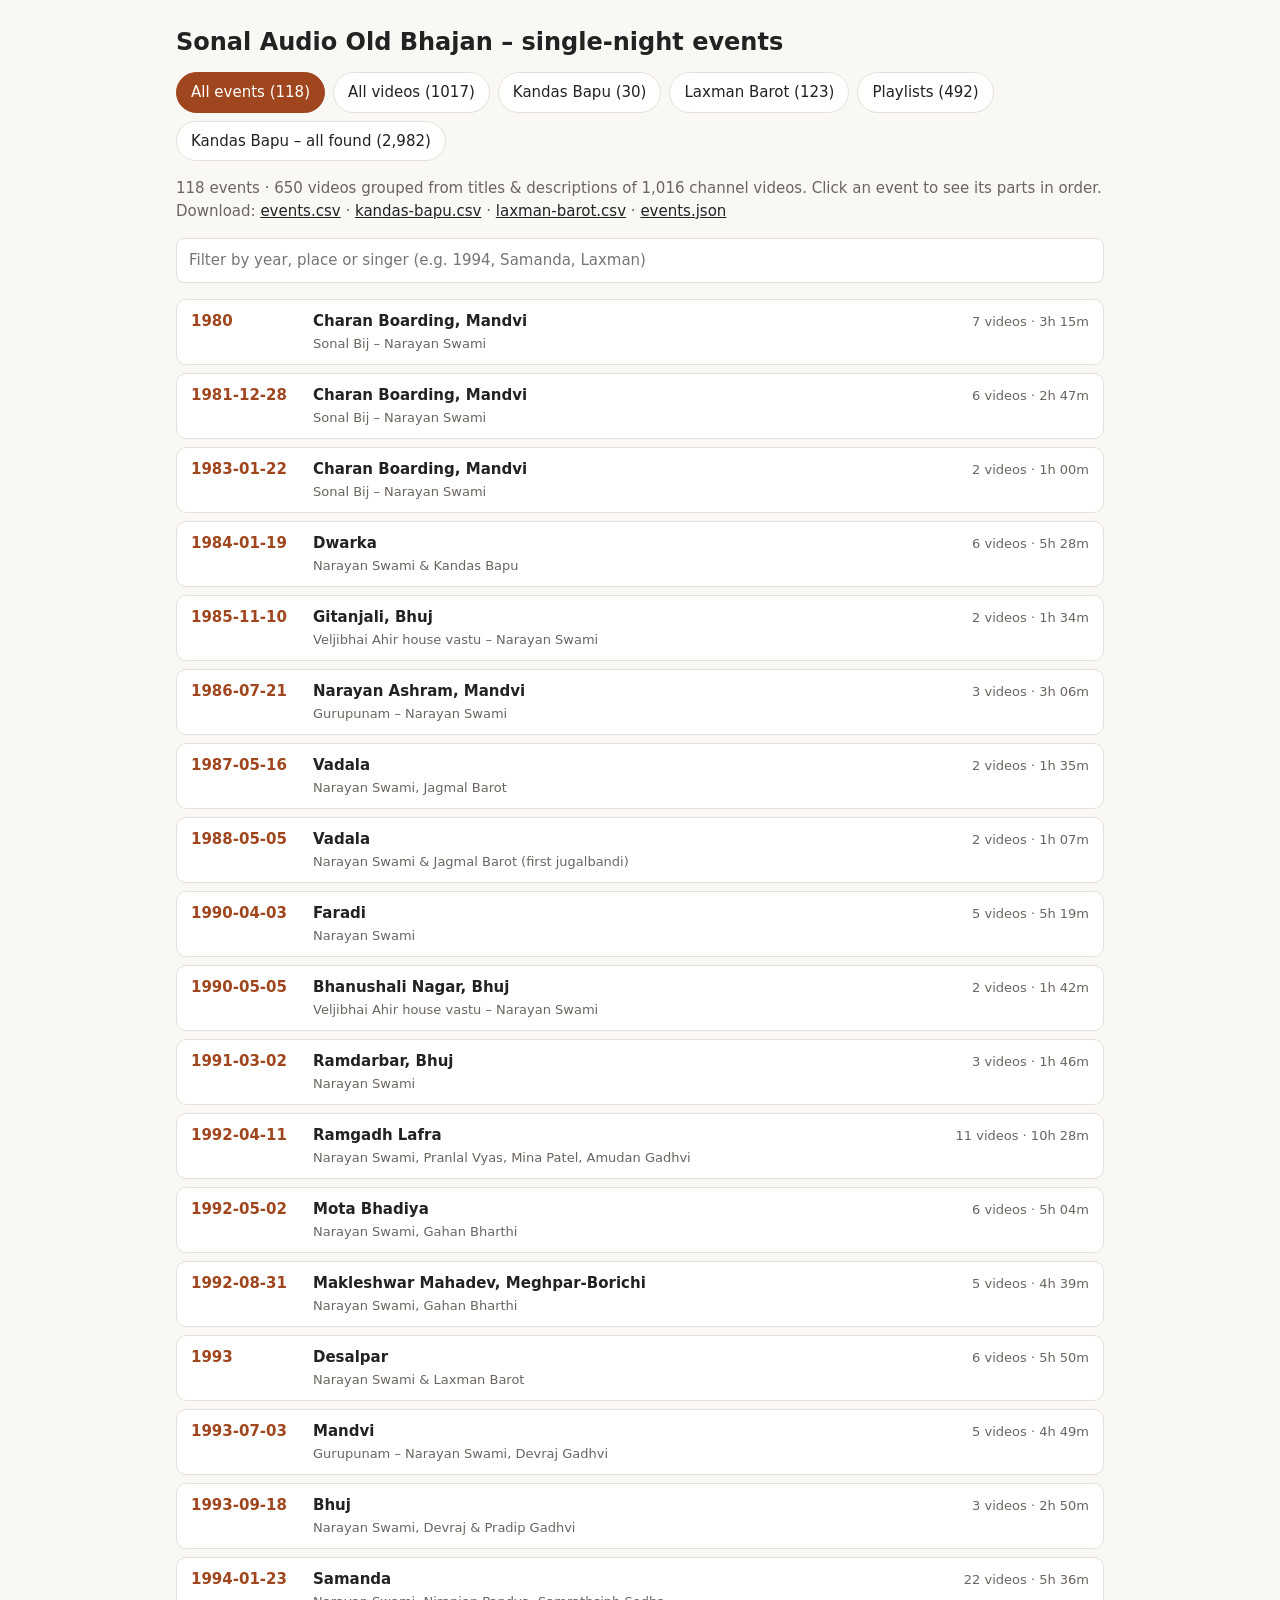
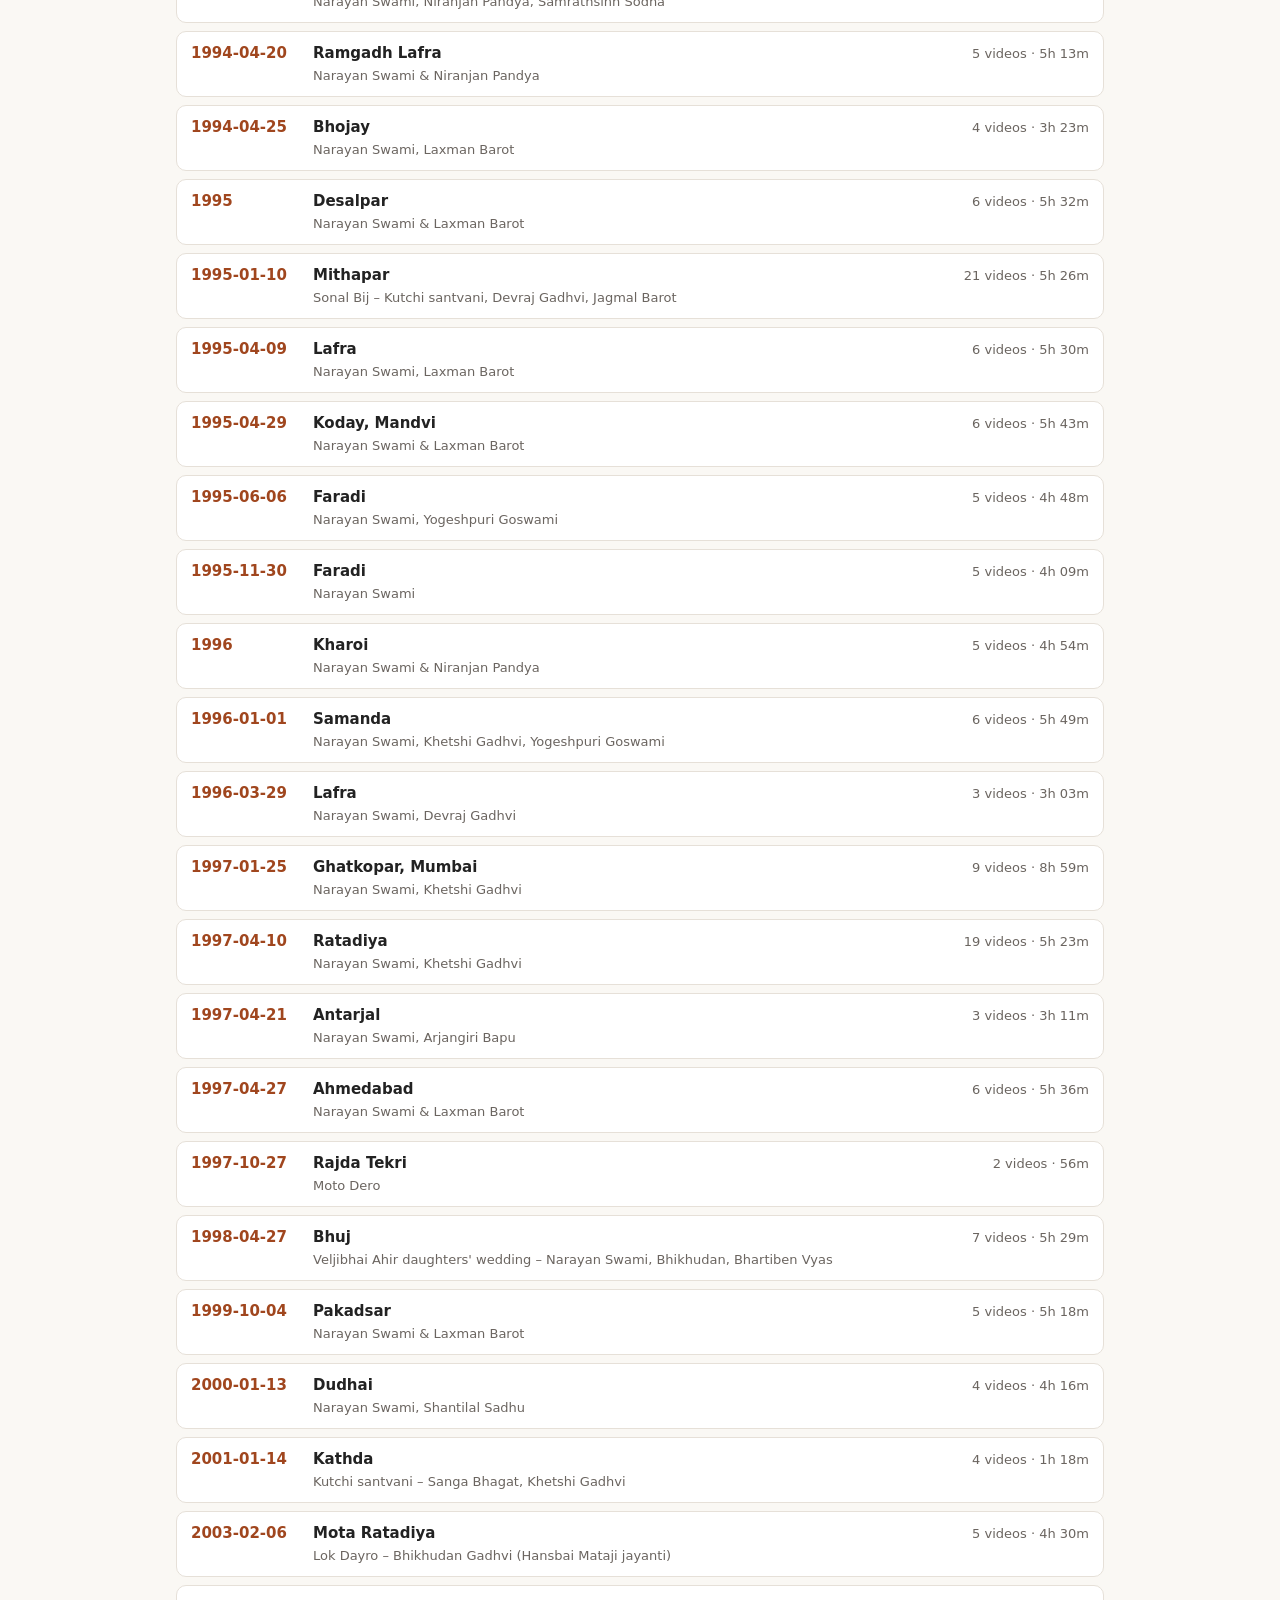
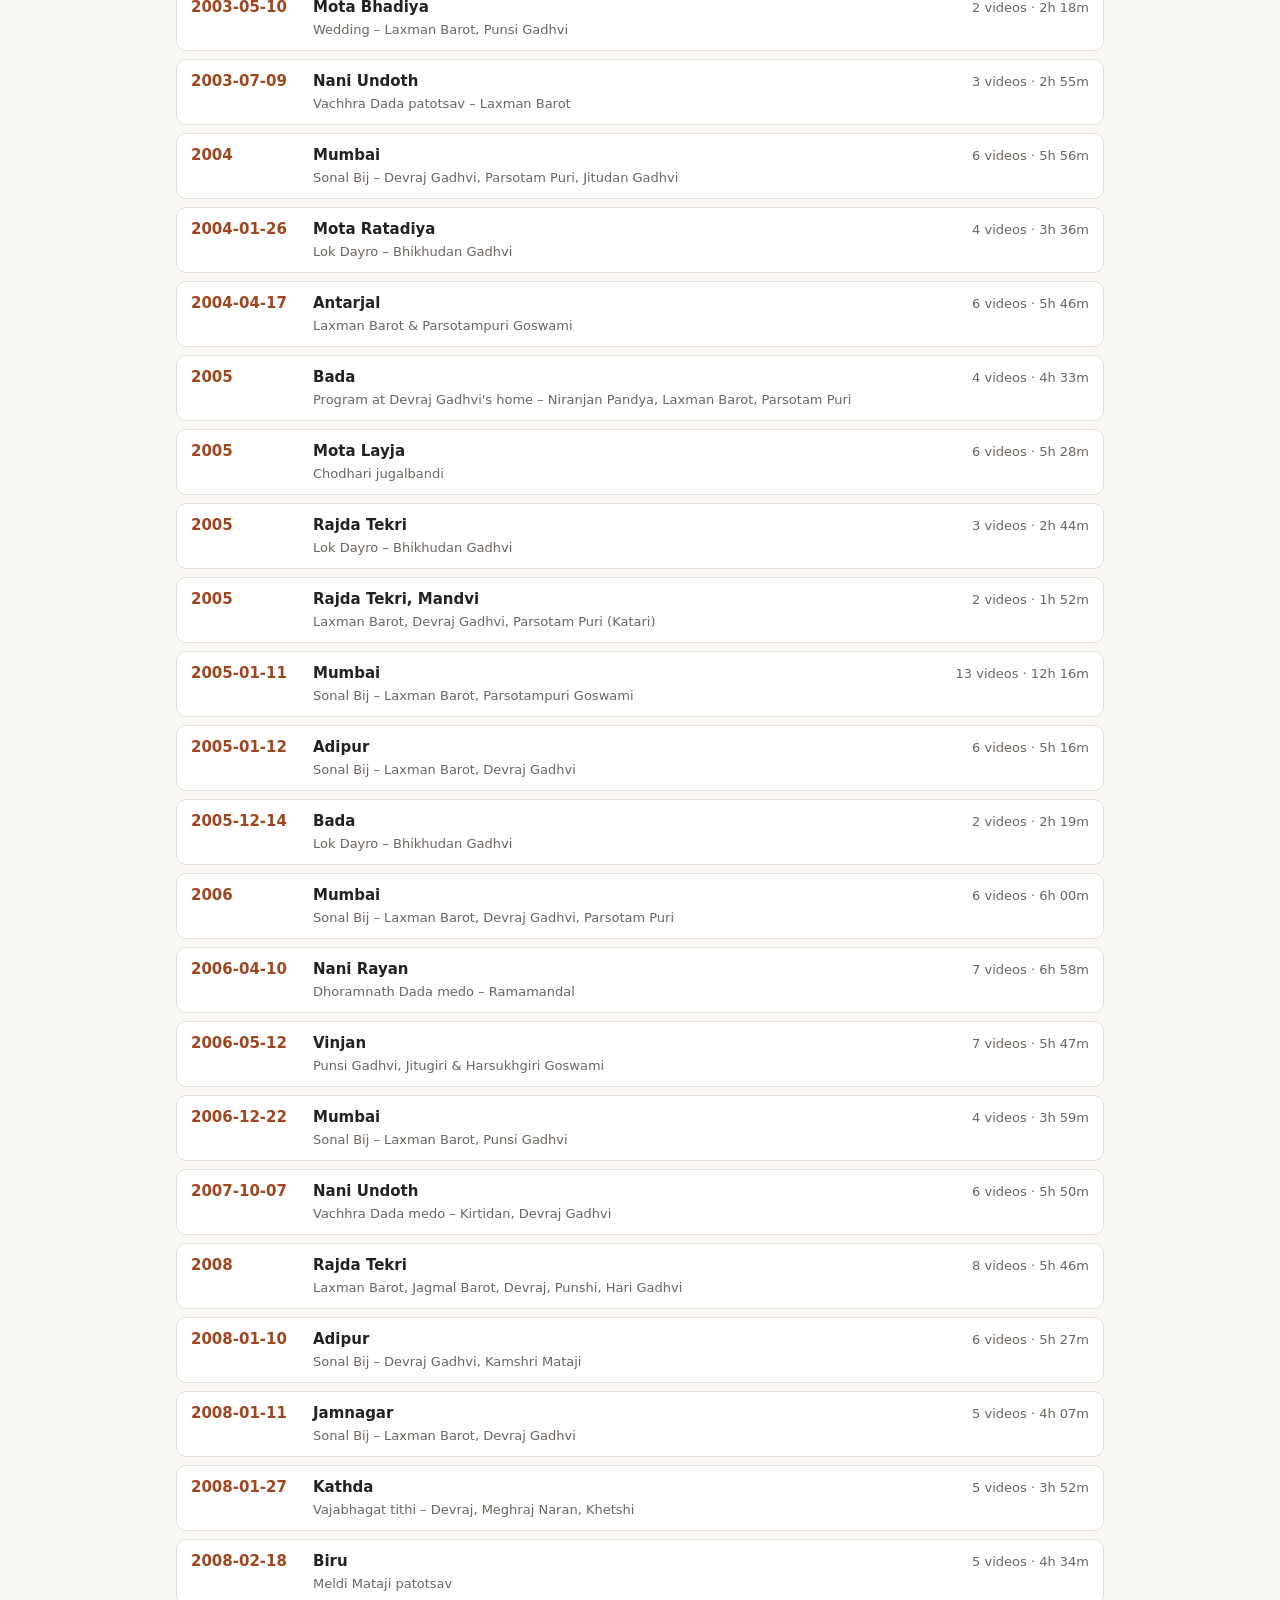
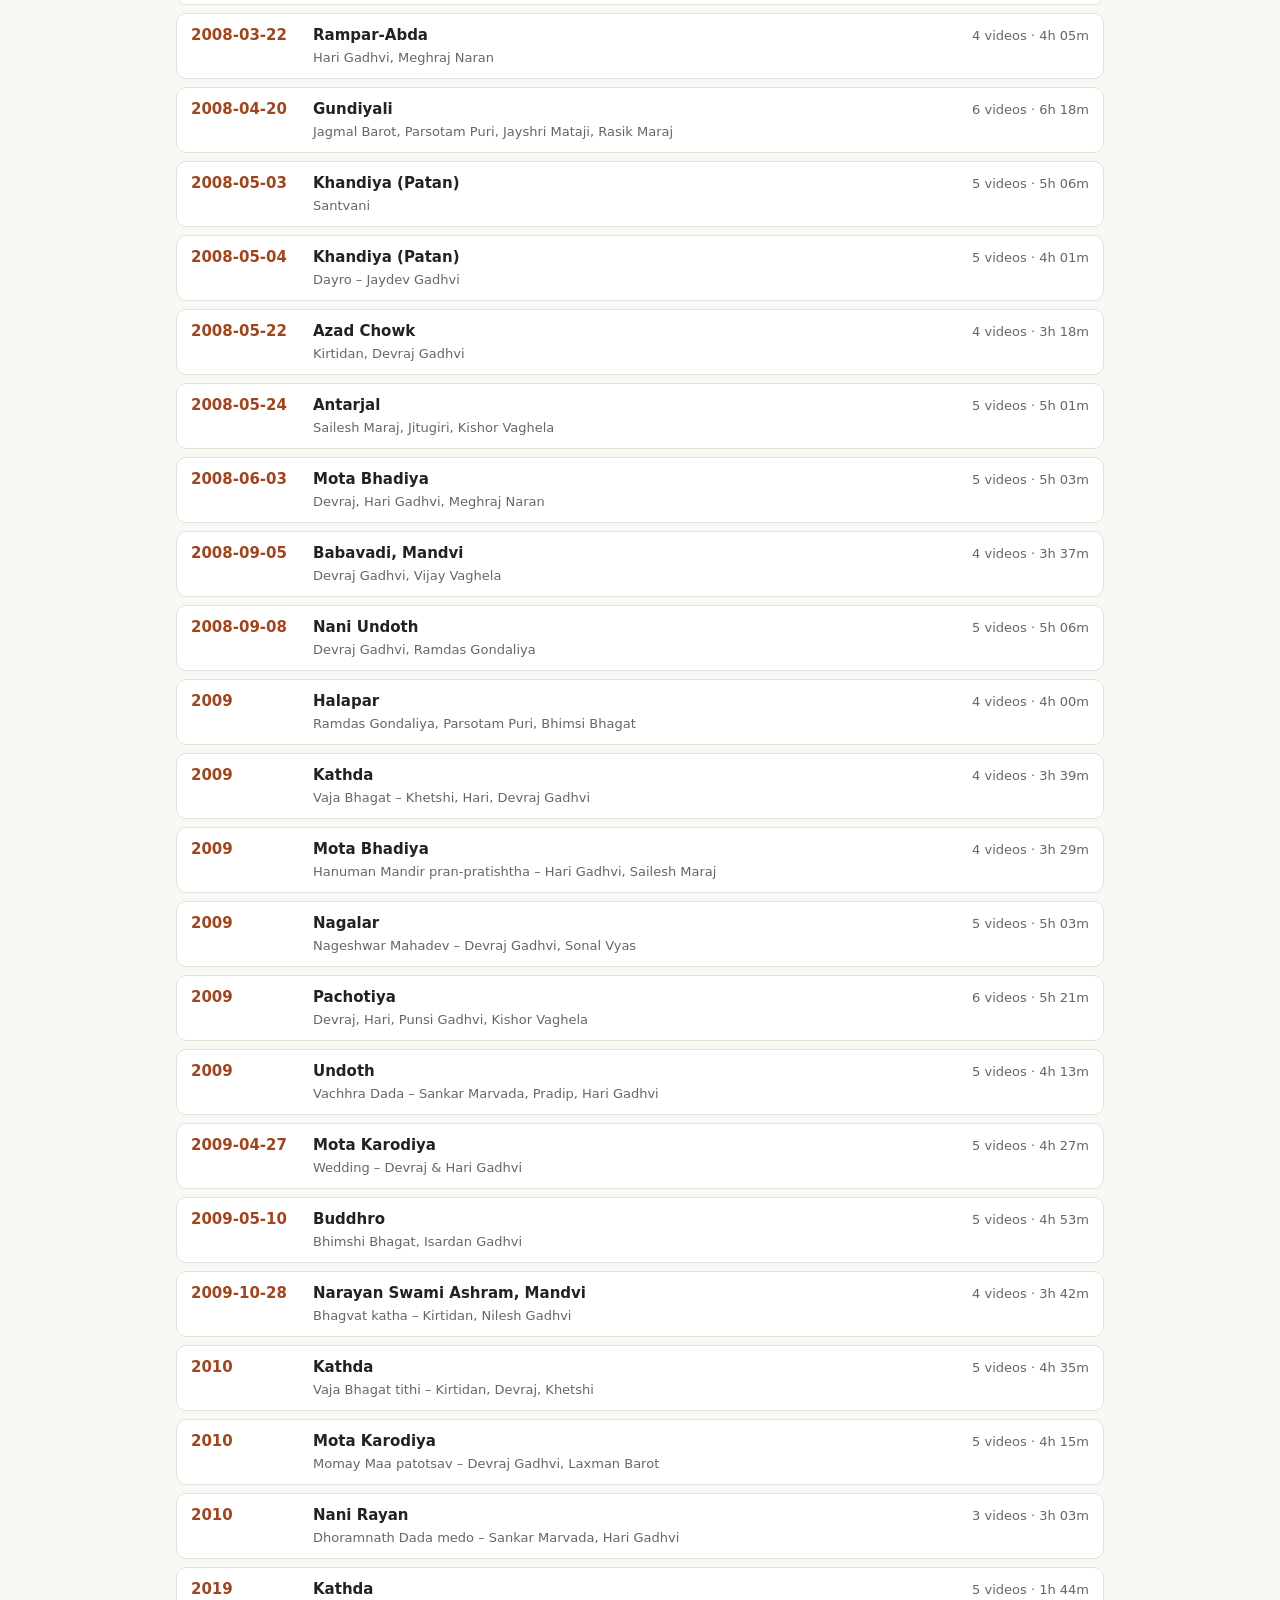
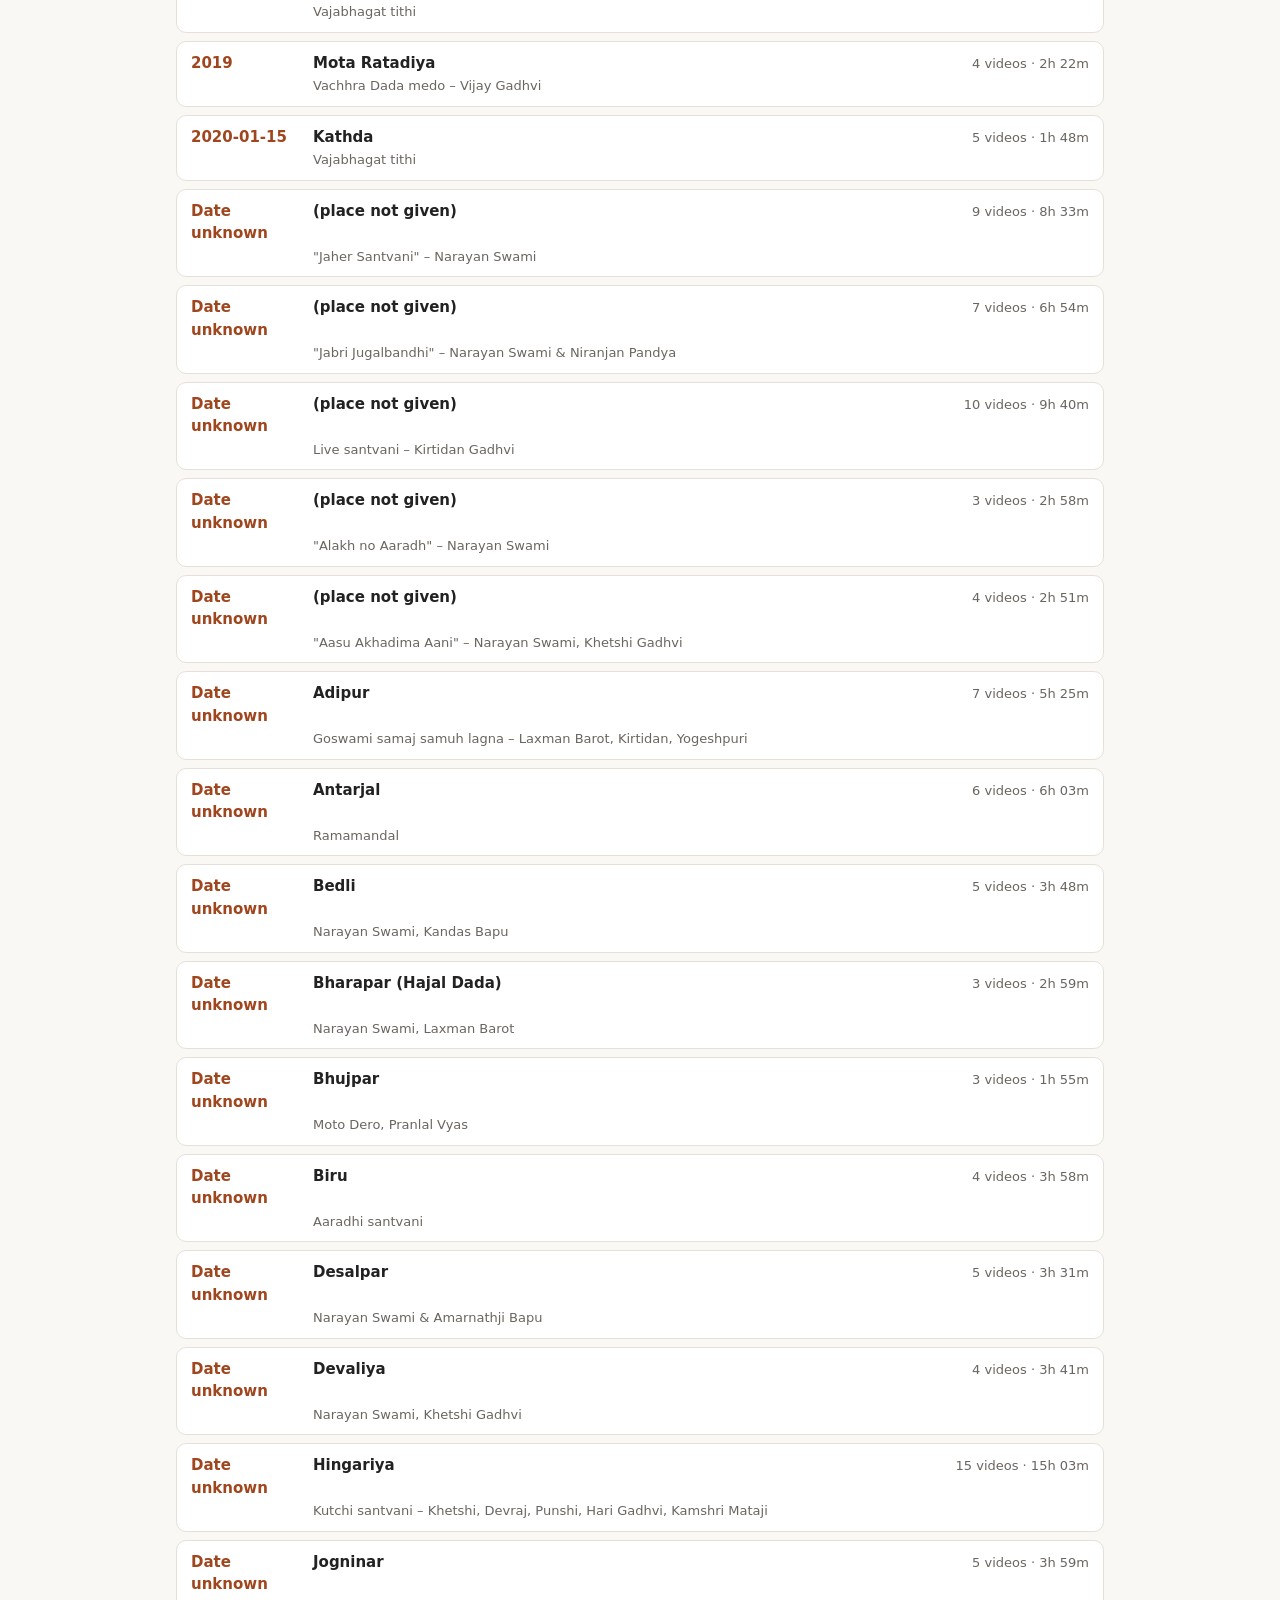
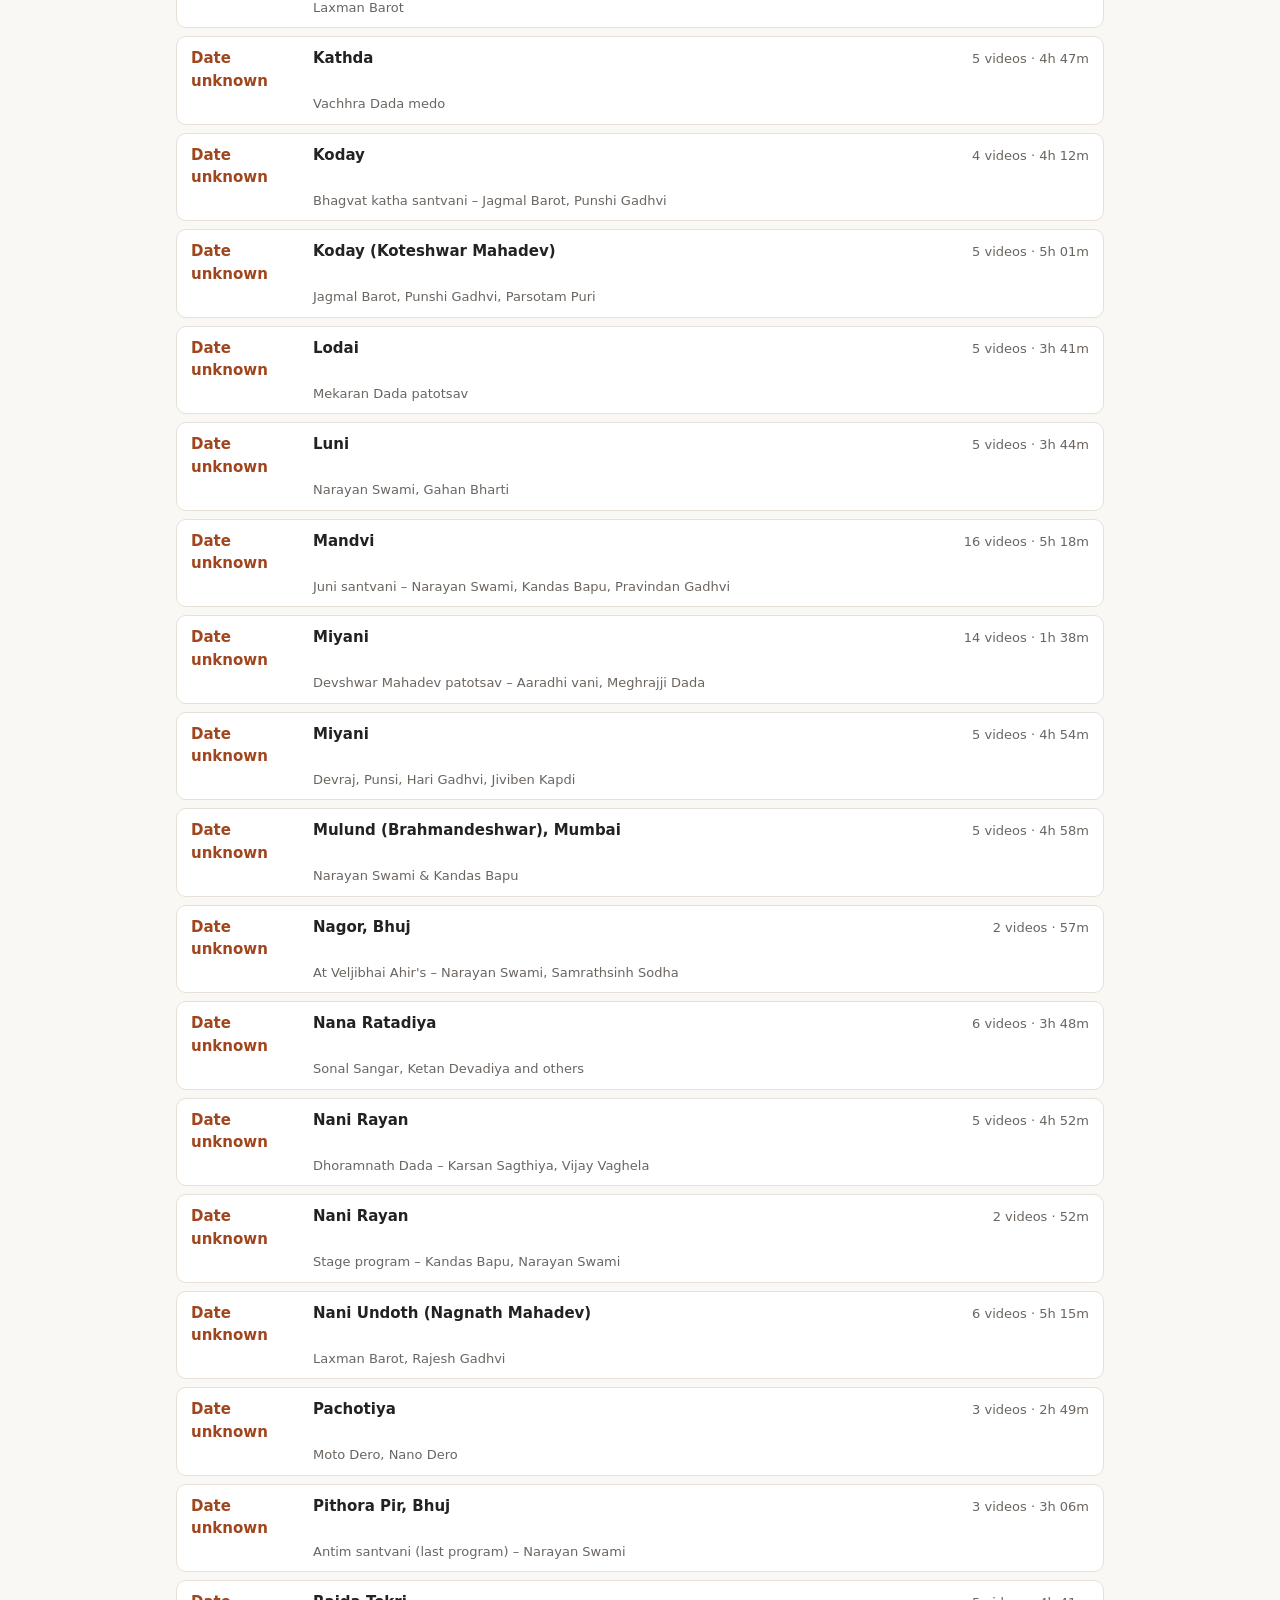
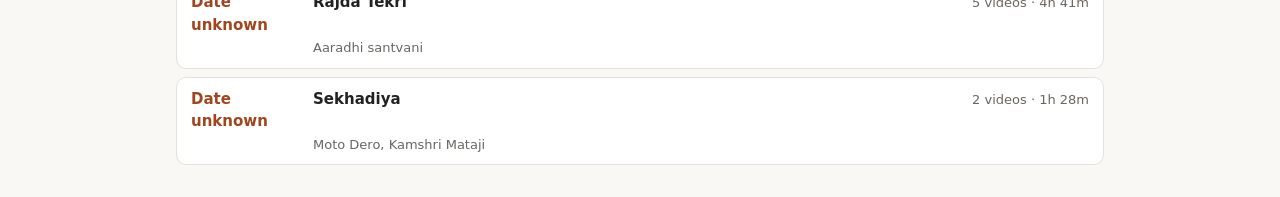
==== commit 2d2cc850: "Add Playlists tab and Kandas Bapu all-found tab with single-night events Co-Authored-By: Claude Sonn" ====
--- a/tools/sonal-audio-events/index.html
+++ b/tools/sonal-audio-events/index.html
@@ -15,7 +15,13 @@
 .row{display:grid;grid-template-columns:repeat(5,1fr);gap:8px;margin-top:8px}
 select{padding:8px 10px;font-size:14px}
 .res{list-style:none;margin:0;padding:0}
-.res li{background:var(--card);border:1px solid var(--line);border-radius:10px;padding:10px 14px;margin:0 0 8px}
+.res li{background:var(--card);border:1px solid var(--line);border-radius:10px;padding:10px;margin:0 0 8px;display:grid;grid-template-columns:160px 1fr;gap:12px;align-items:start}
+.res .b{min-width:0}
+.th img,.tn{display:block;background:var(--chip);border-radius:6px;object-fit:cover}
+.th img{width:160px;height:90px}
+.ev li.vt{display:flex;gap:10px;align-items:center;margin:6px 0}
+.tn{width:96px;height:54px;flex:none}
+@media (max-width:520px){.res li{grid-template-columns:112px 1fr;gap:10px}.th img{width:112px;height:63px}.tn{width:80px;height:45px}}
 .res .t{font-weight:600;text-decoration:none;display:block}
 .res .m{color:var(--mut);font-size:13px;display:flex;flex-wrap:wrap;gap:4px 10px;margin-top:2px}
 .res .x{color:var(--mut);font-size:13px;margin-top:4px;display:-webkit-box;-webkit-line-clamp:2;-webkit-box-orient:vertical;overflow:hidden}
@@ -47,10 +53,16 @@
 .d{color:var(--mut);font-size:12px;font-variant-numeric:tabular-nums}.flag{margin:0 14px 6px;color:var(--flag);font-size:13px}
 [hidden]{display:none!important}
 @media (max-width:600px){summary{grid-template-columns:1fr auto}.pl{grid-column:1/3}.nt{grid-column:1/3}}
+</style><style id="pcss">.pfilters{display:grid;grid-template-columns:1fr 1fr 1fr;gap:8px;margin:8px 0}.pfilters #pq{grid-column:1/4}
+#pmore{display:block;margin:8px auto 24px;padding:8px 14px;border:1px solid var(--line);border-radius:999px;background:var(--card);color:var(--fg);font:inherit;cursor:pointer}
+#pres .ev summary .dt{font-size:12px;line-height:1.3}#pres .nt .chip{margin-right:2px}
+@media (max-width:700px){.pfilters{grid-template-columns:1fr 1fr}.pfilters #pq{grid-column:1/3}}
+#fres{list-style:none;margin:0;padding:0}#fres li.vt{background:var(--card);border:1px solid var(--line);border-radius:10px;padding:8px 10px;margin:0 0 6px}
+#fmore{display:block;margin:8px auto 24px;padding:8px 14px;border:1px solid var(--line);border-radius:999px;background:var(--card);color:var(--fg);font:inherit;cursor:pointer}
 </style></head><body><main><h1>Sonal Audio Old Bhajan – single-night events</h1>
-<nav><button data-t="all" class="on">All events (118)</button><button data-t="list">All videos (1017)</button><button data-t="kandas">Kandas Bapu (30)</button><button data-t="laxman">Laxman Barot (123)</button></nav>
+<nav><button data-t="all" class="on">All events (118)</button><button data-t="list">All videos (1017)</button><button data-t="kandas">Kandas Bapu (30)</button><button data-t="laxman">Laxman Barot (123)</button><button data-t="playlists">Playlists (492)</button><button data-t="found">Kandas Bapu – all found (2,982)</button></nav>
 <section id="all" class="tab"><p class="sub">118 events · 650 videos grouped from titles &amp; descriptions of 1,016 channel videos. Click an event to see its parts in order. Download: <a href="data/events.csv">events.csv</a> · <a href="data/kandas-bapu.csv">kandas-bapu.csv</a> · <a href="data/laxman-barot.csv">laxman-barot.csv</a> · <a href="data/events.json">events.json</a></p>
-<input id="qe" placeholder="Filter by year, place or singer (e.g. 1994, Samanda, Laxman)"><details class="ev" data-s="1980 charan boarding, mandvi sonal bij – narayan swami"><summary><span class="dt">1980</span><span class="pl">Charan Boarding, Mandvi</span><span class="meta">7 videos · 3h 15m</span><span class="nt">Sonal Bij – Narayan Swami</span></summary><ol><li><a href="https://youtu.be/57x8Ee6z-AI" target="_blank" rel="noopener">01-સોનલ બીજ (૧૯૮૦) (ચારણ બોર્ડિંગ, માંડવી-કચ્છ) પૂ.નારાયણ સ્વામી Charan bording Mandvi SonalBij 1980</a> <span class="d">30:31</span></li><li><a href="https://youtu.be/R5TIa51JK44" target="_blank" rel="noopener">02-સોનલ બીજ (૧૯૮O) (ચારણ બોર્ડિંગ, માંડવી-કચ્છ) પૂ.નારાયણ સ્વામી Charan bording Mandvi SonalBij 1980</a> <span class="d">30:39</span></li><li><a href="https://youtu.be/kBeRt55WjsA" target="_blank" rel="noopener">03-સોનલ બીજ (૧૯૮0) (ચારણ બોર્ડિંગ, માંડવી-કચ્છ) પૂ.નારાયણ સ્વામી Charan bording Mandvi SonalBij 1980</a> <span class="d">29:15</span></li><li><a href="https://youtu.be/pCPo4ee-cwM" target="_blank" rel="noopener">04-સોનલ બીજ (૧૯૮0) (ચારણ બોર્ડિંગ, માંડવી-કચ્છ) પૂ.નારાયણ સ્વામી Charan bording Mandvi SonalBij 1980</a> <span class="d">30:54</span></li><li><a href="https://youtu.be/dPG73phxCys" target="_blank" rel="noopener">05-સોનલ બીજ (૧૯૮0) (ચારણ બોર્ડિંગ, માંડવી-કચ્છ) પૂ.નારાયણ સ્વામી Charan bording Mandvi SonalBij 1980</a> <span class="d">29:04</span></li><li><a href="https://youtu.be/1sCr6hO2kR0" target="_blank" rel="noopener">06-સોનલ બીજ (૧૯૮0) (ચારણ બોર્ડિંગ, માંડવી-કચ્છ) પૂ.નારાયણ સ્વામી Charan bording Mandvi SonalBij 1980</a> <span class="d">30:34</span></li><li><a href="https://youtu.be/CDp7XfHj1Cc" target="_blank" rel="noopener">07-સોનલ બીજ (૧૯૮0) (ચારણ બોર્ડિંગ, માંડવી-કચ્છ) પૂ.નારાયણ સ્વામી Charan bording Mandvi SonalBij 1980</a> <span class="d">14:13</span></li></ol></details><details class="ev" data-s="1981-12-28 charan boarding, mandvi sonal bij – narayan swami"><summary><span class="dt">1981-12-28</span><span class="pl">Charan Boarding, Mandvi</span><span class="meta">6 videos · 2h 47m</span><span class="nt">Sonal Bij – Narayan Swami</span></summary><ol><li><a href="https://youtu.be/SbZ6QztGX1c" target="_blank" rel="noopener">01-સોનલ બીજ (તા.૨૮-૧૨-૧૯૮૧~ચારણ બોર્ડિંગ-માંડવી) પૂ.નારાયણ સ્વામી Charan bording Mandvi SonalBij1981</a> <span class="d">28:52</span></li><li><a href="https://youtu.be/pVYcf0OXj3c" target="_blank" rel="noopener">02-સોનલ બીજ (તા.૨૮-૧૨-૧૯૮૧~ચારણ બોર્ડિંગ-માંડવી) પૂ.નારાયણસ્વામી Charan bording Mandvi SonalBij 1981</a> <span class="d">29:15</span></li><li><a href="https://youtu.be/JilJ5oApS0k" target="_blank" rel="noopener">03-સોનલ બીજ (તા.૨૮-૧૨-૧૯૮૧~ચારણ બોર્ડિંગ-માંડવી) પૂ.નારાયણ સ્વામી Charan bording Mandvi SonalBij1981</a> <span class="d">29:14</span></li><li><a href="https://youtu.be/Ezq1OzTI8Hw" target="_blank" rel="noopener">04-સોનલ બીજ (તા.૨૮-૧૨-૧૯૮૧~ચારણ બોર્ડિંગ-માંડવી) પૂ.નારાયણસ્વામી Charan bording Mandvi SonalBij 1981</a> <span class="d">29:13</span></li><li><a href="https://youtu.be/t5VyhFMfBBI" target="_blank" rel="noopener">05-સોનલ બીજ (તા.૨૮-૧૨-૧૯૮૧~ચારણ બોર્ડિંગ-માંડવી) પૂ.નારાયણસ્વામી Charan bording Mandvi SonalBij 1981</a> <span class="d">28:43</span></li><li><a href="https://youtu.be/EshE58pLAkY" target="_blank" rel="noopener">06-સોનલ બીજ (તા.૨૮-૧૨-૧૯૮૧~ચારણ બોર્ડિંગ-માંડવી) પૂ.નારાયણસ્વામી Charan bording Mandvi SonalBij 1981</a> <span class="d">22:04</span></li></ol></details><details class="ev" data-s="1983-01-22 charan boarding, mandvi sonal bij – narayan swami"><summary><span class="dt">1983-01-22</span><span class="pl">Charan Boarding, Mandvi</span><span class="meta">2 videos · 1h 00m</span><span class="nt">Sonal Bij – Narayan Swami</span></summary><ol><li><a href="https://youtu.be/ynQqsxC-aa4" target="_blank" rel="noopener">05-સોનલ બીજ (તા.૨૨-૧-૧૯૮૩) (ચારણ બોર્ડિંગ, માંડવી-કચ્છ) પૂ.નારાયણ સ્વામી બાપુ Charan bording Mandvi</a> <span class="d">30:00</span></li><li><a href="https://youtu.be/_DyzSPjXFeM" target="_blank" rel="noopener">06-સોનલ બીજ (તા.૨૨-૧-૧૯૮૩) (ચારણ બોર્ડિંગ, માંડવી-કચ્છ) Narayan Swami Bapu | Charan bording Mandvi</a> <span class="d">30:13</span></li></ol></details><details class="ev" data-s="1984-01-19 dwarka narayan swami &amp; kandas bapu"><summary><span class="dt">1984-01-19</span><span class="pl">Dwarka</span><span class="meta">6 videos · 5h 28m</span><span class="nt">Narayan Swami &amp; Kandas Bapu</span></summary><p class="flag">⚠ Parts 1-2 &amp; &quot;Bajrang Das Bapa ni Bandi&quot; have no date, matched by place/singers</p><ol><li><a href="https://youtu.be/GXwrYkxPGbM" target="_blank" rel="noopener">Part-1 | Shri Narayan Swami Bapu, Shri Kandas Bapu | Dwarka | 19-1-1984</a> <span class="d">55:25</span></li><li><a href="https://youtu.be/2XypW8BGCck" target="_blank" rel="noopener">Part-1 | Dwarka | Shri Narayan Swami Bapu, Shri Kandas Bapu | Live Santvani</a> <span class="d">58:13</span></li><li><a href="https://youtu.be/kb76uModueE" target="_blank" rel="noopener">Part -2 | Dwarka | Param Pujya Shri Narayan Swami, Shri Kandas Bapu</a> <span class="d">51:05</span></li><li><a href="https://youtu.be/ZGLMIJPQsjk" target="_blank" rel="noopener">Part-2 | Shri Narayan Swami Bapu, Shri Kandas Bapu | Dwarka | 19-1-1984</a> <span class="d">51:14</span></li><li><a href="https://youtu.be/nux26FI1z-w" target="_blank" rel="noopener">03 - Jugalbandi - Shri Narayan Swami &amp; Kandas Bapu | Bajarang Das Bapa Ni Bandi | Dwarka</a> <span class="d">49:14</span></li><li><a href="https://youtu.be/MKw5q8c97Bs" target="_blank" rel="noopener">Part-3 | Shri Narayan Swami Bapu, Shri Kandas Bapu | Dwarka | 19-1-1984</a> <span class="d">1:03:00</span></li></ol></details><details class="ev" data-s="1985-11-10 gitanjali, bhuj veljibhai ahir house vastu – narayan swami"><summary><span class="dt">1985-11-10</span><span class="pl">Gitanjali, Bhuj</span><span class="meta">2 videos · 1h 34m</span><span class="nt">Veljibhai Ahir house vastu – Narayan Swami</span></summary><ol><li><a href="https://youtu.be/hYcfQpDZ9no" target="_blank" rel="noopener">01 - Narayan Swami Bapu Bhajan (Gitanjali)| 10-11-1985 | Bhuj-Kutch | Old Bhajan | Juni Santvani</a> <span class="d">43:11</span></li><li><a href="https://youtu.be/XyPpLwSXKlI" target="_blank" rel="noopener">02 - Narayan Swami Bapu Bhajan (Gitanjali)| 10-11-1985 | Bhuj-Kutch | Old Bhajan | Juni Santvani</a> <span class="d">51:39</span></li></ol></details><details class="ev" data-s="1986-07-21 narayan ashram, mandvi gurupunam – narayan swami"><summary><span class="dt">1986-07-21</span><span class="pl">Narayan Ashram, Mandvi</span><span class="meta">3 videos · 3h 06m</span><span class="nt">Gurupunam – Narayan Swami</span></summary><ol><li><a href="https://youtu.be/q7_ZRod0_7Q" target="_blank" rel="noopener">Part-1 || Narayan Swami Bapu | Live Stage Program | Gurupunam | At-Mandvi-Kutch | 21-7-1986</a> <span class="d">1:00:10</span></li><li><a href="https://youtu.be/GTUnETPYCkY" target="_blank" rel="noopener">Part-2 || Narayan Swami Bapu | Live Stage Program | Gurupunam | At-Mandvi-Kutch | 21-7-1986</a> <span class="d">1:01:50</span></li><li><a href="https://youtu.be/GMnkDEmgAvs" target="_blank" rel="noopener">Part-3 || Narayan Swami Bapu | Live Stage Program | Gurupunam | At-Mandvi-Kutch | 21-7-1986</a> <span class="d">1:04:15</span></li></ol></details><details class="ev" data-s="1987-05-16 vadala narayan swami, jagmal barot"><summary><span class="dt">1987-05-16</span><span class="pl">Vadala</span><span class="meta">2 videos · 1h 35m</span><span class="nt">Narayan Swami, Jagmal Barot</span></summary><ol><li><a href="https://youtu.be/9_E9A3vENvg" target="_blank" rel="noopener">01 - સુપરહિટ જુની સંતવાણી | Narayan Swami Bapu | Superhit Juni Santvani | Vadala - kutch (16-5-1987)</a> <span class="d">54:25</span></li><li><a href="https://youtu.be/Vc47B9yjJvo" target="_blank" rel="noopener">02 - સુપરહિટ જુની સંતવાણી | જગમાલ બારોટ | Vadala - Kutch | 16-5-1987 | Jagmal Barot</a> <span class="d">40:55</span></li></ol></details><details class="ev" data-s="1988-05-05 vadala narayan swami &amp; jagmal barot (first jugalbandi)"><summary><span class="dt">1988-05-05</span><span class="pl">Vadala</span><span class="meta">2 videos · 1h 07m</span><span class="nt">Narayan Swami &amp; Jagmal Barot (first jugalbandi)</span></summary><ol><li><a href="https://youtu.be/AUhUCfbc2fM" target="_blank" rel="noopener">01 - Pujya Narayan Swami bapu | Jagmal Barot | Vadala - Kutch 5-5-1988 | Juni Santvani | Old Bhajan</a> <span class="d">30:10</span></li><li><a href="https://youtu.be/CspaapfbIuc" target="_blank" rel="noopener">સૌ પ્રથમ જુગલબંધી | Vadala - Kutch (5-5-1988)| Narayan Swami | Jagmal Barot | Jugalbandhi</a> <span class="d">36:54</span></li></ol></details><details class="ev" data-s="1990-04-03 faradi narayan swami"><summary><span class="dt">1990-04-03</span><span class="pl">Faradi</span><span class="meta">5 videos · 5h 19m</span><span class="nt">Narayan Swami</span></summary><ol><li><a href="https://youtu.be/YRGFBZjZ4s8" target="_blank" rel="noopener">Part-01 | Faradi | 3-4-1990 | Pujya narayan swami bapu</a> <span class="d">1:07:21</span></li><li><a href="https://youtu.be/Yz-xp4QU8zE" target="_blank" rel="noopener">Part-2 | Faradi | 3-4-1990 | Pujya narayan swami bapu</a> <span class="d">56:11</span></li><li><a href="https://youtu.be/hMdXqfmdFi4" target="_blank" rel="noopener">Part-03 | Faradi | 3-4-1990 | Pujya narayan swami bapu</a> <span class="d">58:24</span></li><li><a href="https://youtu.be/CxAJffhu3FY" target="_blank" rel="noopener">Part-04 | Faradi | 3-4-1990 | Pujya narayan swami bapu</a> <span class="d">1:09:46</span></li><li><a href="https://youtu.be/G1MIygpWwD8" target="_blank" rel="noopener">Part-05 | Faradi | 3-4-1990 | Pujya narayan swami bapu</a> <span class="d">1:08:12</span></li></ol></details><details class="ev" data-s="1990-05-05 bhanushali nagar, bhuj veljibhai ahir house vastu – narayan swami"><summary><span class="dt">1990-05-05</span><span class="pl">Bhanushali Nagar, Bhuj</span><span class="meta">2 videos · 1h 42m</span><span class="nt">Veljibhai Ahir house vastu – Narayan Swami</span></summary><ol><li><a href="https://youtu.be/TG4Q1LciAAk" target="_blank" rel="noopener">01 -Narayan Swami Bapu | 5-5-1990 |Bhuj | વેલજીભાઇ આહીર ના આંગણે મકાન વાસ્તુ પ્રસંગ |BhanushaliNagar</a> <span class="d">1:00:04</span></li><li><a href="https://youtu.be/FXqQt4BxFI8" target="_blank" rel="noopener">02 -Narayan Swami Bapu | 5-5-1990 |Bhuj | વેલજીભાઇ આહીર ના આંગણે મકાન વાસ્તુ પ્રસંગ |BhanushaliNagar</a> <span class="d">42:41</span></li></ol></details><details class="ev" data-s="1991-03-02 ramdarbar, bhuj narayan swami"><summary><span class="dt">1991-03-02</span><span class="pl">Ramdarbar, Bhuj</span><span class="meta">3 videos · 1h 46m</span><span class="nt">Narayan Swami</span></summary><ol><li><a href="https://youtu.be/dKi-3PiuXM0" target="_blank" rel="noopener">01 - Ramdarbar - Bhuj | સંતવાણી | પૂ.નારાયણ સ્વામી | Narayan swami Bapu | 2-3-1991 | Bhajan|Santvani</a> <span class="d">1:03:04</span></li><li><a href="https://youtu.be/XH60TjWE1T4" target="_blank" rel="noopener">02 - Ramdarbar - Bhuj | સંતવાણી | પૂ.નારાયણ સ્વામી | Narayan swami Bapu | 2-3-1991 | Bhajan|Santvani</a> <span class="d">13:14</span></li><li><a href="https://youtu.be/S2izW_TB4NQ" target="_blank" rel="noopener">03 - Ramdarbar - Bhuj | સંતવાણી | પૂ.નારાયણ સ્વામી | Narayan swami Bapu | 2-3-1991 | Bhajan|Santvani</a> <span class="d">30:19</span></li></ol></details><details class="ev" data-s="1992-04-11 ramgadh lafra narayan swami, pranlal vyas, mina patel, amudan gadhvi"><summary><span class="dt">1992-04-11</span><span class="pl">Ramgadh Lafra</span><span class="meta">11 videos · 10h 28m</span><span class="nt">Narayan Swami, Pranlal Vyas, Mina Patel, Amudan Gadhvi</span></summary><p class="flag">⚠ Parts 01-05 say only &quot;1992&quot;; same title/singers</p><ol><li><a href="https://youtu.be/Pkt_KecnALI" target="_blank" rel="noopener">01 - Pranlal Vyas (પ્રાણલાલ વ્યાસ) Bhajan Kar Daan Dharam Ke Sang || Ramgadh Lafra 11-4-1992</a> <span class="d">59:26</span></li><li><a href="https://youtu.be/qE6HzDF-EA4" target="_blank" rel="noopener">01 - Lafra (1992) - Pranlal Vyas | Amudan Gadhvi (Lok Sahityakar) | Bhajan kar dan dharam ke sang</a> <span class="d">1:13:51</span></li><li><a href="https://youtu.be/x1JYvST3fes" target="_blank" rel="noopener">02 - Shri Narayan Swami | Bhajan Kar Daan Dharam Ke Sang | Ramgadh Lafra 11-4-1992</a> <span class="d">1:04:23</span></li><li><a href="https://youtu.be/HTQFTAB5J88" target="_blank" rel="noopener">02 - Ramgadh - Lafra (1992)| Narayan Swami Bapu | Bhajan kar dan dharam ke sang</a> <span class="d">1:09:18</span></li><li><a href="https://youtu.be/QDK8cciQmcc" target="_blank" rel="noopener">03 - Pranlal Vyas &amp; Meena Patel | Bhajan Kar Daan Dharam Ke Sang | At-Ramgadh Lafra 11-4-1992</a> <span class="d">1:08:54</span></li><li><a href="https://youtu.be/YY8hkthnr34" target="_blank" rel="noopener">03 - Ramgadh - Lafra (1992)| Mina Patel | Pranlal Vyas | Jugalbandhi | Duha-Chhand | Bhajan Santvani</a> <span class="d">5:19</span></li><li><a href="https://youtu.be/0BlrXBhxc6w" target="_blank" rel="noopener">04 - Narayan Swami &amp; Pranlal Vyas | Bhajan Kar Daan Dharam Ke Sang | At-Ramgadh Lafra 11-4-1992</a> <span class="d">1:00:50</span></li><li><a href="https://youtu.be/VUT7Xo_PiuE" target="_blank" rel="noopener">04 - Ramgadh - Lafra (1992) | Pranlal Vyas | Bhajan Kar Dan Dharam Ke Sang</a> <span class="d">21:10</span></li><li><a href="https://youtu.be/5Ap8bWJG_Y8" target="_blank" rel="noopener">05 - Narayan Swami &amp; Pranlal Vyas | Bhajan Kar Daan Dharam Ke Sang | At-Ramgadh Lafra 11-4-1992</a> <span class="d">1:07:38</span></li><li><a href="https://youtu.be/ZwlB4AraNJo" target="_blank" rel="noopener">05 - Ramgadh Lafra (1992) - Pujya Narayan Swami | Bhajan kar dan dharam ke sang</a> <span class="d">1:20:29</span></li><li><a href="https://youtu.be/pL2nWQZLiSw" target="_blank" rel="noopener">06 - Narayan Swami &amp; Pranlal Vyas | Super Hit Bhervi Prabhatiya | At-Ramgadh Lafra 11-4-1992</a> <span class="d">56:51</span></li></ol></details><details class="ev" data-s="1992-05-02 mota bhadiya narayan swami, gahan bharthi"><summary><span class="dt">1992-05-02</span><span class="pl">Mota Bhadiya</span><span class="meta">6 videos · 5h 04m</span><span class="nt">Narayan Swami, Gahan Bharthi</span></summary><ol><li><a href="https://youtu.be/gHsOpxW1Lcw" target="_blank" rel="noopener">Part-1 | Mota Bhadiya | 2-5-1992 | Shri Narayan Swami Bapu, Gahan Bharthi</a> <span class="d">48:31</span></li><li><a href="https://youtu.be/_MGHlfMLkqs" target="_blank" rel="noopener">Part-2 | Mota Bhadiya | 2-5-1992 | Shri Narayan Swami Bapu, Gahan Bharthi</a> <span class="d">47:43</span></li><li><a href="https://youtu.be/5NvMjk4RjZs" target="_blank" rel="noopener">Part-3 | Mota Bhadiya | 2-5-1992 | Shri Narayan Swami Bapu, Gahan Bharthi</a> <span class="d">51:15</span></li><li><a href="https://youtu.be/n7ZJ7N-XSeE" target="_blank" rel="noopener">Part-4 | Mota Bhadiya | 2-5-1992 | Shri Narayan Swami Bapu, Gahan Bharthi</a> <span class="d">52:26</span></li><li><a href="https://youtu.be/vUel8k3Dbfs" target="_blank" rel="noopener">Part-5 | Mota Bhadiya | 2-5-1992 | Shri Narayan Swami Bapu, Gahan Bharthi</a> <span class="d">50:32</span></li><li><a href="https://youtu.be/dL5ieHzOABQ" target="_blank" rel="noopener">Part-6 | Mota Bhadiya | 2-5-1992 | Shri Narayan Swami Bapu, Gahan Bharthi</a> <span class="d">53:46</span></li></ol></details><details class="ev" data-s="1992-08-31 makleshwar mahadev, meghpar-borichi narayan swami, gahan bharthi"><summary><span class="dt">1992-08-31</span><span class="pl">Makleshwar Mahadev, Meghpar-Borichi</span><span class="meta">5 videos · 4h 39m</span><span class="nt">Narayan Swami, Gahan Bharthi</span></summary><ol><li><a href="https://youtu.be/iH8i_NmVEYA" target="_blank" rel="noopener">01 - Narayan Swami Bapu | Makleshwar Mahadev | 31-8-1992 | Meghapar - Borichi | Santvani | Bhajan</a> <span class="d">52:34</span></li><li><a href="https://youtu.be/CFDzbB8nDWw" target="_blank" rel="noopener">02 - Gahan Bharthiji, Narayan Swami Bapu | Makleshwar Mahadev | 31-8-1992 | Meghapar - Borichi</a> <span class="d">54:53</span></li><li><a href="https://youtu.be/njrz54rDhjw" target="_blank" rel="noopener">03 - Narayan Swami Bapu,Gahan bharti ji | Makleshwar Mahadev | 31-8-1992 | Meghapar - Borichi</a> <span class="d">59:44</span></li><li><a href="https://youtu.be/AFcZfoTGhPU" target="_blank" rel="noopener">04 - Narayan Swami Bapu,Gahan bharti ji | Makleshwar Mahadev | 31-8-1992 | Meghapar - Borichi</a> <span class="d">54:35</span></li><li><a href="https://youtu.be/rwwyQ-07-d8" target="_blank" rel="noopener">05 - Narayan Swami Bapu | Makleshwar Mahadev | 31-8-1992 | Meghapar - Borichi | Santvani | Bhajan</a> <span class="d">58:06</span></li></ol></details><details class="ev" data-s="1993 desalpar narayan swami &amp; laxman barot"><summary><span class="dt">1993</span><span class="pl">Desalpar</span><span class="meta">6 videos · 5h 50m</span><span class="nt">Narayan Swami &amp; Laxman Barot</span></summary><ol><li><a href="https://youtu.be/5sE9NaVToBU" target="_blank" rel="noopener">Part -1 | Param Pujya Shri Narayan Swami, Shri Laxman Barot | Desalpar | 1993</a> <span class="d">50:33</span></li><li><a href="https://youtu.be/Mj4ScXn6CaI" target="_blank" rel="noopener">Part -2 | Param Pujya Shri Narayan Swami, Shri Laxman Barot | Desalpar | 1993</a> <span class="d">58:19</span></li><li><a href="https://youtu.be/_AfzQA_mAHo" target="_blank" rel="noopener">Part -3 | Param Pujya Shri Narayan Swami, Shri Laxman Barot | Desalpar | 1993</a> <span class="d">1:00:16</span></li><li><a href="https://youtu.be/2bJtlm5nQaA" target="_blank" rel="noopener">Part -4 | Param Pujya Shri Narayan Swami, Shri Laxman Barot | Desalpar | 1993</a> <span class="d">57:55</span></li><li><a href="https://youtu.be/AfzdH70lWLI" target="_blank" rel="noopener">Part-05 | Desalpar | 1993 | Pujya narayanswami,Laxman barot</a> <span class="d">1:02:00</span></li><li><a href="https://youtu.be/ReZ3ZQoEQQ4" target="_blank" rel="noopener">Part -6 | Param Pujya Shri Narayan Swami, Shri Laxman Barot | Desalpar | 1993</a> <span class="d">1:01:00</span></li></ol></details><details class="ev" data-s="1993-07-03 mandvi gurupunam – narayan swami, devraj gadhvi"><summary><span class="dt">1993-07-03</span><span class="pl">Mandvi</span><span class="meta">5 videos · 4h 49m</span><span class="nt">Gurupunam – Narayan Swami, Devraj Gadhvi</span></summary><ol><li><a href="https://youtu.be/2JaIO2XE6RI" target="_blank" rel="noopener">Part-01 | Param Pujya Shri Narayan Swami Bapu, Dervraj Gadhvi | Gurupunam | Mandvi-Kutch | 3-7-1993</a> <span class="d">1:01:44</span></li><li><a href="https://youtu.be/TsNo8Aqi2fw" target="_blank" rel="noopener">Part-02 | Param Pujya Shri Narayan Swami Bapu, Dervraj Gadhvi | Gurupunam | Mandvi-Kutch | 3-7-1993</a> <span class="d">1:02:13</span></li><li><a href="https://youtu.be/-9EOP2wCnCU" target="_blank" rel="noopener">Part-03 | Param Pujya Shri Narayan Swami Bapu, Dervraj Gadhvi | Gurupunam | Mandvi-Kutch | 3-7-1993</a> <span class="d">58:52</span></li><li><a href="https://youtu.be/LQIy6oosECg" target="_blank" rel="noopener">Part-04 | Param Pujya Shri Narayan Swami Bapu, Dervraj Gadhvi | Gurupunam | Mandvi-Kutch | 3-7-1993</a> <span class="d">59:44</span></li><li><a href="https://youtu.be/UFHBQDbZtc4" target="_blank" rel="noopener">Part-05 | Param Pujya Shri Narayan Swami Bapu, Dervraj Gadhvi | Gurupunam | Mandvi-Kutch | 3-7-1993</a> <span class="d">46:44</span></li></ol></details><details class="ev" data-s="1993-09-18 bhuj narayan swami, devraj &amp; pradip gadhvi"><summary><span class="dt">1993-09-18</span><span class="pl">Bhuj</span><span class="meta">3 videos · 2h 50m</span><span class="nt">Narayan Swami, Devraj &amp; Pradip Gadhvi</span></summary><p class="flag">⚠ Part 03 says only &quot;Bhuj 1993&quot;</p><ol><li><a href="https://youtu.be/t7yRZQUdPlk" target="_blank" rel="noopener">01 - Bhuj-kutch | Pujya Narayan Swami bapu | 18-9-1993 | Santvni-Bhajan |Devraj gadhvi Pradip gadhvi</a> <span class="d">49:31</span></li><li><a href="https://youtu.be/PeifYtdVUVI" target="_blank" rel="noopener">02 -  Pujya Narayan Swami bapu | Bhuj-kutch | 18-9-1993 | Santvani | Bhajan | Pradip gadhvi</a> <span class="d">54:56</span></li><li><a href="https://youtu.be/G6hlKslbCL4" target="_blank" rel="noopener">03 - પૂ.નારાયણ સ્વામી ~ દેવરાજ ગઢવી (જુગલબંધી)| Narayan Swami bapu | Bhuj-kutch | Devraj Gadhvi-1993</a> <span class="d">1:05:55</span></li></ol></details><details class="ev" data-s="1994-01-23 samanda narayan swami, niranjan pandya, samrathsinh sodha"><summary><span class="dt">1994-01-23</span><span class="pl">Samanda</span><span class="meta">22 videos · 5h 36m</span><span class="nt">Narayan Swami, Niranjan Pandya, Samrathsinh Sodha</span></summary><p class="flag">⚠ Parts 14-22 say &quot;Samanda 1994&quot; only</p><ol><li><a href="https://youtu.be/K0AjQvJTjO4" target="_blank" rel="noopener">01 પૂ.નારાયણ સ્વામી બાપુ(સમંડા-કચ્છ)|Samanda | 23-1-1994 | kutch | Narayan swami | Bhajan | santvani</a> <span class="d">13:11</span></li><li><a href="https://youtu.be/N74xA9LalLg" target="_blank" rel="noopener">02 પૂ.નારાયણ સ્વામી બાપુ(સમંડા-કચ્છ)|Samanda | 23-1-1994 | kutch | Narayan swami | Bhajan | santvani</a> <span class="d">9:12</span></li><li><a href="https://youtu.be/yZZV6YeLyM8" target="_blank" rel="noopener">03 પૂ.નારાયણ સ્વામી બાપુ(સમંડા-કચ્છ)|Samanda | 23-1-1994 | kutch | Narayan swami | Bhajan | santvani</a> <span class="d">16:06</span></li><li><a href="https://youtu.be/0-am1gpsYds" target="_blank" rel="noopener">04 - Niranjan Pandya | પૂ.નારાયણ સ્વામી બાપુ(સમંડા-કચ્છ)| Samanda | 23-1-1994 | Narayan swami bapu</a> <span class="d">21:43</span></li><li><a href="https://youtu.be/mDGPE05sD1Y" target="_blank" rel="noopener">05 - Niranjan Pandya || પૂ.નારાયણ સ્વામી બાપુ || Jugalbandi || 23-1-1994 || Samanda || Narayan swami</a> <span class="d">20:35</span></li><li><a href="https://youtu.be/dV4iSnCaopw" target="_blank" rel="noopener">06 - પૂ.નારાયણ સ્વામી બાપુ || 23-1-1994 || Jugalbandi || Niranjan Pandya || Samanda || Narayan swami</a> <span class="d">19:12</span></li><li><a href="https://youtu.be/WUtYXbpAR5U" target="_blank" rel="noopener">07 - પૂ.નારાયણ સ્વામી બાપુ || Niranjan Pandya || Jugalbandi || 23-1-1994 || Samanda || Narayan swami</a> <span class="d">19:36</span></li><li><a href="https://youtu.be/JA0UxRP-Qrw" target="_blank" rel="noopener">08 - પૂ.નારાયણ સ્વામી બાપુ || Niranjan Pandya || Jugalbandi || 23-1-1994 || Samanda || Narayan swami</a> <span class="d">17:26</span></li><li><a href="https://youtu.be/vyv1YG1LWlo" target="_blank" rel="noopener">09 - પૂ.નારાયણ સ્વામી બાપુ || Niranjan Pandya || Jugalbandi || 23-1-1994 || Samanda || Narayan swami</a> <span class="d">22:58</span></li><li><a href="https://youtu.be/1bc_8-_MIMM" target="_blank" rel="noopener">10 - પૂ.નારાયણ સ્વામી બાપુ || Niranjan Pandya || Jugalbandi || 23-1-1994 || Samanda || Narayan swami</a> <span class="d">13:49</span></li><li><a href="https://youtu.be/IPCCT2l2HSY" target="_blank" rel="noopener">11 - પૂ.નારાયણ સ્વામી બાપુ || Samrathsinh Sodha || 23-1-1994 || Samanda || Narayan swami | Bhajan</a> <span class="d">15:08</span></li><li><a href="https://youtu.be/1_fYvb_2VDQ" target="_blank" rel="noopener">12 - પૂ.નારાયણ સ્વામી બાપુ || Samrathsinh Sodha || 23-1-1994 || Samanda || Narayan swami | Bhajan</a> <span class="d">15:18</span></li><li><a href="https://youtu.be/B0zSznfM5OA" target="_blank" rel="noopener">13 - પૂ.નારાયણ સ્વામી બાપુ || Niranjan Pandya || 23-1-1994 || Samanda || Narayan swami || Bhajan</a> <span class="d">11:08</span></li><li><a href="https://youtu.be/1lSoyDIdFVE" target="_blank" rel="noopener">14 - પૂ.નારાયણ સ્વામી બાપુ || Niranjan Pandya | Jugalbandhi | 1994 | Samanda | Narayan swami |Bhajan</a> <span class="d">23:26</span></li><li><a href="https://youtu.be/2-Ei1s1erv4" target="_blank" rel="noopener">15 - પૂ.નારાયણ સ્વામી બાપુ || Niranjan Pandya | Jugalbandhi | 1994 | Samanda | Narayan swami |Bhajan</a> <span class="d">7:13</span></li><li><a href="https://youtu.be/xcFhViclOKo" target="_blank" rel="noopener">16 - પૂ.નારાયણ સ્વામી બાપુ || Niranjan Pandya | Jugalbandhi | 1994 | Samanda | Narayan swami |Bhajan</a> <span class="d">6:43</span></li><li><a href="https://youtu.be/o3IHpSy8HIc" target="_blank" rel="noopener">17 - પૂ.નારાયણ સ્વામી બાપુ | પ્રભાતિયાં | Niranjan Pandya | Prabhatiya | Jugalbandhi | Narayan swami</a> <span class="d">13:23</span></li><li><a href="https://youtu.be/ueCcgoU8__A" target="_blank" rel="noopener">18 - પૂ.નારાયણ સ્વામી બાપુ | પ્રભાતિયાં | Niranjan Pandya | Prabhatiya | Jugalbandhi | Narayan swami</a> <span class="d">11:15</span></li><li><a href="https://youtu.be/INwT2eIzRnE" target="_blank" rel="noopener">19 - પૂ.નારાયણ સ્વામી બાપુ | પ્રભાતિયાં | Niranjan Pandya | Prabhatiya | Jugalbandhi | Narayan swami</a> <span class="d">4:21</span></li><li><a href="https://youtu.be/niBCv4Z9VyE" target="_blank" rel="noopener">20 - પૂ.નારાયણ સ્વામી બાપુ ~ ભૈરવી | Niranjan Pandya | Bhairavi | Jugalbandhi |Narayan swami |bhervi</a> <span class="d">16:16</span></li><li><a href="https://youtu.be/eflGSeRKvFs" target="_blank" rel="noopener">21 - પૂ.નારાયણ સ્વામી બાપુ ~ ભૈરવી | Niranjan Pandya | Bhairavi | Jugalbandhi |Narayan swami |bhervi</a> <span class="d">18:56</span></li><li><a href="https://youtu.be/IRO_Rdj3HPM" target="_blank" rel="noopener">22 - પૂ.નારાયણ સ્વામી બાપુ | Niranjan Pandya | Narayan Swami | Bhairavi | Jugalbandhi | Prabhatiya</a> <span class="d">19:53</span></li></ol></details><details class="ev" data-s="1994-04-20 ramgadh lafra narayan swami &amp; niranjan pandya"><summary><span class="dt">1994-04-20</span><span class="pl">Ramgadh Lafra</span><span class="meta">5 videos · 5h 13m</span><span class="nt">Narayan Swami &amp; Niranjan Pandya</span></summary><ol><li><a href="https://youtu.be/Mb4f3C4yKYY" target="_blank" rel="noopener">Part-1 | Shri Narayan Bapu (શ્રી નારાયણ સ્વામી બાપુ) | Live Santvani | Ramgadh Lafra | 20-4-1994</a> <span class="d">1:07:56</span></li><li><a href="https://youtu.be/T19KFF1CJXw" target="_blank" rel="noopener">Part-2 | Niranjan Pandya (નિરંજન પંડ્યા) | Live Santvani | Ramgadh Lafra | 20-4-1994</a> <span class="d">53:23</span></li><li><a href="https://youtu.be/ZFAG97aqGrM" target="_blank" rel="noopener">Part-3 | Narayan Swami Bapu &amp; Niranjan Pandya (જુગલબંદી) | Live Santvani | Ramgadh Lafra | 20-4-1994</a> <span class="d">1:02:14</span></li><li><a href="https://youtu.be/h1udzHZ-Bmw" target="_blank" rel="noopener">Part-4 | Narayan Swami Bapu &amp; Niranjan Pandya (જુગલબંદી) | Live Santvani | Ramgadh Lafra | 20-4-1994</a> <span class="d">1:15:12</span></li><li><a href="https://youtu.be/1OICZZkG438" target="_blank" rel="noopener">Part-5 | Narayan Swami Bapu &amp; Niranjan Pandya (જુગલબંદી) | Live Santvani | Ramgadh Lafra | 20-4-1994</a> <span class="d">54:35</span></li></ol></details><details class="ev" data-s="1994-04-25 bhojay narayan swami, laxman barot"><summary><span class="dt">1994-04-25</span><span class="pl">Bhojay</span><span class="meta">4 videos · 3h 23m</span><span class="nt">Narayan Swami, Laxman Barot</span></summary><ol><li><a href="https://youtu.be/8FktlykoTxU" target="_blank" rel="noopener">Part-1 | પૂ. નારાયણ સ્વામી બાપુ | 25/4/1994 Bhojay-Kutch  | Bhajan Santvani | Laxman Barot</a> <span class="d">44:19</span></li><li><a href="https://youtu.be/1oHhr5mSYsw" target="_blank" rel="noopener">Part-2 | પૂ. નારાયણ સ્વામી બાપુ | 25/4/1994 Bhojay-Kutch | Bhajan Santvani | Laxman Barot</a> <span class="d">50:17</span></li><li><a href="https://youtu.be/X1bC-8ciaNI" target="_blank" rel="noopener">Part-3 | પૂ. નારાયણ સ્વામી બાપુ | 25/4/1994 Bhojay-Kutch | Bhajan Santvani | Laxman Barot</a> <span class="d">50:24</span></li><li><a href="https://youtu.be/d7AxSX3T1zQ" target="_blank" rel="noopener">Part-4 | પૂ. નારાયણ સ્વામી બાપુ | 25/4/1994 Bhojay-Kutch | Bhajan Santvani | Laxman Barot</a> <span class="d">58:42</span></li></ol></details><details class="ev" data-s="1995 desalpar narayan swami &amp; laxman barot"><summary><span class="dt">1995</span><span class="pl">Desalpar</span><span class="meta">6 videos · 5h 32m</span><span class="nt">Narayan Swami &amp; Laxman Barot</span></summary><ol><li><a href="https://youtu.be/6JKjHIB4mwA" target="_blank" rel="noopener">Part -1 | Param Pujya Shri Narayan Swami, Shri Laxman Barot | Desalpar | 1995</a> <span class="d">57:56</span></li><li><a href="https://youtu.be/F-3oc0sW_qU" target="_blank" rel="noopener">Part -2 | Param Pujya Shri Narayan Swami, Shri Laxman Barot | Desalpar | 1995</a> <span class="d">58:43</span></li><li><a href="https://youtu.be/x1lRnRvizhs" target="_blank" rel="noopener">Part -3 | Param Pujya Shri Narayan Swami, Shri Laxman Barot | Desalpar | 1995</a> <span class="d">58:23</span></li><li><a href="https://youtu.be/ova8bFwrgUw" target="_blank" rel="noopener">Part-4 | Param Pujya Shri Narayan Swami, Shri Laxman Barot | Desalpar | 1995</a> <span class="d">52:27</span></li><li><a href="https://youtu.be/U5QrvaKRz3U" target="_blank" rel="noopener">Part -5 | Param Pujya Shri Narayan Swami, Shri Laxman Barot | Desalpar | 1995</a> <span class="d">53:58</span></li><li><a href="https://youtu.be/0FqlpoDKiss" target="_blank" rel="noopener">Part -6 | Param Pujya Shri Narayan Swami, Shri Laxman Barot | Desalpar | 1995</a> <span class="d">51:19</span></li></ol></details><details class="ev" data-s="1995-01-10 mithapar sonal bij – kutchi santvani, devraj gadhvi, jagmal barot"><summary><span class="dt">1995-01-10</span><span class="pl">Mithapar</span><span class="meta">21 videos · 5h 26m</span><span class="nt">Sonal Bij – Kutchi santvani, Devraj Gadhvi, Jagmal Barot</span></summary><ol><li><a href="https://youtu.be/PCbCIo7zpXw" target="_blank" rel="noopener">Part-1 | Mithapar SonalBij (10-1-1995) | Kutchi Santvani | Devraj gadhvi(Moto dero), Jagmal barot</a> <span class="d">18:34</span></li><li><a href="https://youtu.be/Z5dzLsDpiMo" target="_blank" rel="noopener">Part-2 | Mithapar SonalBij (10-1-1995) | Kutchi Santvani | Devraj gadhvi(Moto dero), Jagmal barot</a> <span class="d">18:34</span></li><li><a href="https://youtu.be/070upS4TWOs" target="_blank" rel="noopener">Part-3 | Mithapar SonalBij (10-1-1995) | Kutchi Santvani | Devraj gadhvi(Moto dero), Jagmal barot</a> <span class="d">16:39</span></li><li><a href="https://youtu.be/cfawfplgM_s" target="_blank" rel="noopener">Part-4 | Mithapar SonalBij (10-1-1995) | Kutchi Santvani | Devraj gadhvi(Moto dero), Jagmal barot</a> <span class="d">15:33</span></li><li><a href="https://youtu.be/3MfGFsZ4ILY" target="_blank" rel="noopener">Part-5 | Mithapar SonalBij (10-1-1995) | Kutchi Santvani | Devraj gadhvi(Moto dero), Jagmal barot</a> <span class="d">18:34</span></li><li><a href="https://youtu.be/3z8NpDhPwQM" target="_blank" rel="noopener">Part-6 | Mithapar SonalBij (10-1-1995) | Kutchi Santvani | Devraj gadhvi(Moto dero), Jagmal barot</a> <span class="d">17:40</span></li><li><a href="https://youtu.be/Ny3AezlfD7Y" target="_blank" rel="noopener">Part-7 | Mithapar SonalBij (10-1-1995) | Kutchi Santvani | Devraj gadhvi(Moto dero), Jagmal barot</a> <span class="d">18:34</span></li><li><a href="https://youtu.be/06gnMc4hixs" target="_blank" rel="noopener">Part-8 | Mithapar SonalBij (10-1-1995) | Kutchi Santvani | Devraj gadhvi(Moto dero), Jagmal barot</a> <span class="d">18:34</span></li><li><a href="https://youtu.be/n2hpj6xUFho" target="_blank" rel="noopener">Part-9 | Mithapar SonalBij (10-1-1995) | Kutchi Santvani | Devraj gadhvi(Moto dero), Jagmal barot</a> <span class="d">2:50</span></li><li><a href="https://youtu.be/F8Q1z_K1Mp4" target="_blank" rel="noopener">Part-10 | Mithapar SonalBij (10-1-1995) | Kutchi Santvani | Devraj gadhvi(Moto dero), Jagmal barot</a> <span class="d">18:34</span></li><li><a href="https://youtu.be/T-Ts-gCAge0" target="_blank" rel="noopener">Part-11 | Mithapar SonalBij (10-1-1995) | Kutchi Santvani | Devraj gadhvi(Moto dero), Jagmal barot</a> <span class="d">18:34</span></li><li><a href="https://youtu.be/oA0p8e4u5yM" target="_blank" rel="noopener">Part-12 | Mithapar SonalBij (10-1-1995) | Kutchi Santvani | Devraj gadhvi(Moto dero), Jagmal barot</a> <span class="d">18:34</span></li><li><a href="https://youtu.be/5TBYTBOb-vA" target="_blank" rel="noopener">Part-13 | Mithapar SonalBij (10-1-1995) | Kutchi Santvani | Devraj gadhvi(Moto dero), Jagmal barot</a> <span class="d">2:34</span></li><li><a href="https://youtu.be/86k7MUp0eUU" target="_blank" rel="noopener">Part-14 | Kutchi Santvani | Mithapar SonalBij (10-1-1995) | Devraj gadhvi(Moto dero), Jagmal barot</a> <span class="d">18:35</span></li><li><a href="https://youtu.be/JXr1gfPMYC8" target="_blank" rel="noopener">Part-15 | Kutchi Santvani | Mithapar SonalBij (10-1-1995) | Devraj gadhvi(Moto dero), Jagmal barot</a> <span class="d">18:34</span></li><li><a href="https://youtu.be/v38aafOtPIQ" target="_blank" rel="noopener">Part-16 | Kutchi Santvani | Mithapar SonalBij (10-1-1995) | Devraj gadhvi(Moto dero), Jagmal barot</a> <span class="d">18:34</span></li><li><a href="https://youtu.be/jBqYaiM1dqU" target="_blank" rel="noopener">Part-17 | Kutchi Santvani | Mithapar SonalBij (10-1-1995) | Devraj gadhvi(Moto dero), Jagmal barot</a> <span class="d">1:39</span></li><li><a href="https://youtu.be/VhEfvQtkNeQ" target="_blank" rel="noopener">Part-18 | Kutchi Santvani | Mithapar SonalBij (10-1-1995) | Devraj gadhvi(Moto dero), Jagmal barot</a> <span class="d">18:34</span></li><li><a href="https://youtu.be/HRjTUClTaqI" target="_blank" rel="noopener">Part-19 | Kutchi Santvani | Mithapar SonalBij (10-1-1995) | Devraj gadhvi(Moto dero), Jagmal barot</a> <span class="d">18:34</span></li><li><a href="https://youtu.be/WKiIb2cP6YA" target="_blank" rel="noopener">Part-20 | Kutchi Santvani | Mithapar SonalBij (10-1-1995) | Devraj gadhvi(Moto dero), Jagmal barot</a> <span class="d">9:39</span></li><li><a href="https://youtu.be/qhUPLjsF1P0" target="_blank" rel="noopener">Part-21 | Kutchi Santvani | Mithapar SonalBij (10-1-1995) | Devraj gadhvi(Moto dero), Jagmal barot</a> <span class="d">18:34</span></li></ol></details><details class="ev" data-s="1995-04-09 lafra narayan swami, laxman barot"><summary><span class="dt">1995-04-09</span><span class="pl">Lafra</span><span class="meta">6 videos · 5h 30m</span><span class="nt">Narayan Swami, Laxman Barot</span></summary><ol><li><a href="https://youtu.be/9n7tH7IiMOE" target="_blank" rel="noopener">Part -1 | Lafra-Kutch | Param Pujya Shri Narayan Swami, Shri Laxman Barot | 9-4-1995</a> <span class="d">56:53</span></li><li><a href="https://youtu.be/ptbDm_STzgY" target="_blank" rel="noopener">Part-2 | Lafra-Kutch પૂ.નારાયણ સ્વામી - Param Pujya Shri Narayan Swami, Shri Laxman Barot | 9-4-1995</a> <span class="d">1:00:40</span></li><li><a href="https://youtu.be/-R0lI_ZYp-U" target="_blank" rel="noopener">Part -3 | Lafra-Kutch | Param Pujya Shri Narayan Swami, Shri Laxman Barot | 9-4-1995</a> <span class="d">56:19</span></li><li><a href="https://youtu.be/vn0sfD6FFMc" target="_blank" rel="noopener">Part -4 | Lafra-Kutch | Param Pujya Shri Narayan Swami, Shri Laxman Barot | 9-4-1995</a> <span class="d">57:22</span></li><li><a href="https://youtu.be/gQGZi4OUFFg" target="_blank" rel="noopener">Part -5 | Lafra-Kutch | Param Pujya Shri Narayan Swami, Shri Laxman Barot | 9-4-1995</a> <span class="d">52:37</span></li><li><a href="https://youtu.be/V80A9wuWBJ0" target="_blank" rel="noopener">Part -6 | Lafra-Kutch | Param Pujya Shri Narayan Swami, Shri Laxman Barot | 9-4-1995</a> <span class="d">47:00</span></li></ol></details><details class="ev" data-s="1995-04-29 koday, mandvi narayan swami &amp; laxman barot"><summary><span class="dt">1995-04-29</span><span class="pl">Koday, Mandvi</span><span class="meta">6 videos · 5h 43m</span><span class="nt">Narayan Swami &amp; Laxman Barot</span></summary><ol><li><a href="https://youtu.be/IFmsYvXvpj0" target="_blank" rel="noopener">Part-1 | Shri Narayan Swami Bapu &amp; Laxman Barot | Live Santvani | Koday, Mandvi-Kutch | 29-4-1995</a> <span class="d">1:01:49</span></li><li><a href="https://youtu.be/OS6BIedDlKQ" target="_blank" rel="noopener">Part-2 | Shri Narayan Swami Bapu &amp; Laxman Barot | Live Santvani | Koday, Mandvi-Kutch | 29-4-1995</a> <span class="d">56:55</span></li><li><a href="https://youtu.be/KiQfySjzRR0" target="_blank" rel="noopener">Part-3 | Shri Narayan Swami Bapu &amp; Laxman Barot | Live Santvani | Koday, Mandvi-Kutch | 29-4-1995</a> <span class="d">1:00:20</span></li><li><a href="https://youtu.be/lFNExLRc1FU" target="_blank" rel="noopener">Part-4 | Shri Narayan Swami Bapu &amp; Laxman Barot | Live Santvani | Koday, Mandvi-Kutch | 29-4-1995</a> <span class="d">55:53</span></li><li><a href="https://youtu.be/x6XPenndgTo" target="_blank" rel="noopener">Part-5 | Shri Narayan Swami Bapu &amp; Laxman Barot | Live Santvani | Koday, Mandvi-Kutch | 29-4-1995</a> <span class="d">55:34</span></li><li><a href="https://youtu.be/Zb4eVnGkxDU" target="_blank" rel="noopener">Part-6 | Shri Narayan Swami Bapu &amp; Laxman Barot | Live Santvani | Koday, Mandvi-Kutch | 29-4-1995</a> <span class="d">52:47</span></li></ol></details><details class="ev" data-s="1995-06-06 faradi narayan swami, yogeshpuri goswami"><summary><span class="dt">1995-06-06</span><span class="pl">Faradi</span><span class="meta">5 videos · 4h 48m</span><span class="nt">Narayan Swami, Yogeshpuri Goswami</span></summary><ol><li><a href="https://youtu.be/MQ-d7ClWLGI" target="_blank" rel="noopener">Part-1 | પૂ.નારાયણ સ્વામી | (ફરાદી) Faradi | 6-6-1995 | Pujya Narayan swami Bapu, Yogespuri Goswami</a> <span class="d">51:08</span></li><li><a href="https://youtu.be/VOt1Ymj7x-c" target="_blank" rel="noopener">Part-2 | પૂ.નારાયણ સ્વામી | (ફરાદી) Faradi | 6-6-1995 | Pujya Narayan swami Bapu, Yogespuri Goswami</a> <span class="d">55:57</span></li><li><a href="https://youtu.be/oqlQARhaQSw" target="_blank" rel="noopener">Part-3 | પૂ.નારાયણ સ્વામી | (ફરાદી) Faradi | 6-6-1995 | Pujya Narayan swami Bapu, Yogespuri Goswami</a> <span class="d">1:00:09</span></li><li><a href="https://youtu.be/R9z8AZiLX7E" target="_blank" rel="noopener">Part-4 | પૂ.નારાયણ સ્વામી | (ફરાદી) Faradi | 6-6-1995 | Pujya Narayan swami Bapu, Yogespuri Goswami</a> <span class="d">1:00:58</span></li><li><a href="https://youtu.be/T8ZpIgKvYNc" target="_blank" rel="noopener">Part-5 | પૂ.નારાયણ સ્વામી | (ફરાદી) Faradi | 6-6-1995 | Pujya Narayan swami Bapu, Yogespuri Goswami</a> <span class="d">1:00:40</span></li></ol></details><details class="ev" data-s="1995-11-30 faradi narayan swami"><summary><span class="dt">1995-11-30</span><span class="pl">Faradi</span><span class="meta">5 videos · 4h 09m</span><span class="nt">Narayan Swami</span></summary><ol><li><a href="https://youtu.be/ezJJyWjxv8w" target="_blank" rel="noopener">Part-01 | Faradi | 30-11-1995 | Pujya narayan swami bapu</a> <span class="d">53:02</span></li><li><a href="https://youtu.be/nrg2mcQOGrs" target="_blank" rel="noopener">Part-02 | Faradi | 30-11-1995 | Pujya narayan swami bapu</a> <span class="d">58:57</span></li><li><a href="https://youtu.be/H5dUOD5Rbo0" target="_blank" rel="noopener">Part-03 | Faradi | 30-11-1995 | Pujya narayan swami bapu</a> <span class="d">1:01:12</span></li><li><a href="https://youtu.be/Cedqm303VcU" target="_blank" rel="noopener">Part-04 | Faradi | 30-11-1995 | Pujya narayan swami bapu</a> <span class="d">34:28</span></li><li><a href="https://youtu.be/5SYx0whLSX0" target="_blank" rel="noopener">Part-05 | Faradi | 30-11-1995 | Pujya narayan swami bapu</a> <span class="d">41:46</span></li></ol></details><details class="ev" data-s="1996 kharoi narayan swami &amp; niranjan pandya"><summary><span class="dt">1996</span><span class="pl">Kharoi</span><span class="meta">5 videos · 4h 54m</span><span class="nt">Narayan Swami &amp; Niranjan Pandya</span></summary><ol><li><a href="https://youtu.be/Wr9lN03RPKw" target="_blank" rel="noopener">Part - 1 | Pram Pujya Shri Narayan Swami Bapu, Shri Niranjan Pandya | Kharoi Kutch | 1996</a> <span class="d">1:03:59</span></li><li><a href="https://youtu.be/i7K8y5AxAtI" target="_blank" rel="noopener">Part - 2 | Pram Pujya Shri Narayan Swami Bapu, Shri Niranjan Pandya | Kharoi Kutch | 1996</a> <span class="d">56:34</span></li><li><a href="https://youtu.be/rso0_MDgPQE" target="_blank" rel="noopener">Part - 3 | Pram Pujya Shri Narayan Swami Bapu, Shri Niranjan Pandya | Kharoi Kutch | 1996</a> <span class="d">51:50</span></li><li><a href="https://youtu.be/9y-7YZPmnJU" target="_blank" rel="noopener">Part - 4 | Pram Pujya Shri Narayan Swami Bapu, Shri Niranjan Pandya | Kharoi Kutch | 1996</a> <span class="d">1:03:40</span></li><li><a href="https://youtu.be/D8lVFE924b4" target="_blank" rel="noopener">Part - 5 | Pram Pujya Shri Narayan Swami Bapu, Shri Niranjan Pandya | Kharoi Kutch | 1996</a> <span class="d">58:16</span></li></ol></details><details class="ev" data-s="1996-01-01 samanda narayan swami, khetshi gadhvi, yogeshpuri goswami"><summary><span class="dt">1996-01-01</span><span class="pl">Samanda</span><span class="meta">6 videos · 5h 49m</span><span class="nt">Narayan Swami, Khetshi Gadhvi, Yogeshpuri Goswami</span></summary><ol><li><a href="https://youtu.be/OewiEbFOrWI" target="_blank" rel="noopener">Part-1 | Samanda - 1-1-1996 | Narayanswami, Khetshi gadhvi, yogespuri goswami</a> <span class="d">54:35</span></li><li><a href="https://youtu.be/7HrStE2feMs" target="_blank" rel="noopener">Part-2 | Samanda - 1-1-1996 | Narayanswami, Khetshi gadhvi, yogespuri goswami</a> <span class="d">1:02:30</span></li><li><a href="https://youtu.be/2ubb-e38t7Q" target="_blank" rel="noopener">Part-3 | Samanda - 1-1-1996 | Narayanswami, Khetshi gadhvi, yogespuri goswami</a> <span class="d">58:08</span></li><li><a href="https://youtu.be/y7JwGogCdsE" target="_blank" rel="noopener">Part-4 | Samanda - 1-1-1996 | Narayanswami, Khetshi gadhvi, yogespuri goswami</a> <span class="d">59:05</span></li><li><a href="https://youtu.be/ThRpkiVCy64" target="_blank" rel="noopener">Part-5 | Samanda - 1-1-1996 | Narayanswami, Khetshi gadhvi, yogespuri goswami</a> <span class="d">59:54</span></li><li><a href="https://youtu.be/YeorA3x_T-8" target="_blank" rel="noopener">Part-6 | Samanda - 1-1-1996 | Narayanswami, Khetshi gadhvi, yogespuri goswami</a> <span class="d">55:11</span></li></ol></details><details class="ev" data-s="1996-03-29 lafra narayan swami, devraj gadhvi"><summary><span class="dt">1996-03-29</span><span class="pl">Lafra</span><span class="meta">3 videos · 3h 03m</span><span class="nt">Narayan Swami, Devraj Gadhvi</span></summary><ol><li><a href="https://youtu.be/dFTF0032pkU" target="_blank" rel="noopener">01 Lafra (29-3-1996) લફરા ~ પૂ.નારાયણ સ્વામી બાપુ ~ દેવરાજ ગઢવી | Narayan Swami Bapu | Devraj Gadhvi</a> <span class="d">58:37</span></li><li><a href="https://youtu.be/CzXOLQbJ-QU" target="_blank" rel="noopener">02 Lafra (29-3-1996) લફરા ~ પૂ.નારાયણ સ્વામી બાપુ ~ દેવરાજ ગઢવી | Narayan Swami Bapu | Devraj Gadhvi</a> <span class="d">1:47:03</span></li><li><a href="https://youtu.be/7b_esVpu7AM" target="_blank" rel="noopener">03 Lafra (29-3-1996) પ્રભાતિયાં ~પૂ.નારાયણ સ્વામી બાપુ ~ દેવરાજ ગઢવી | Narayan Swami | Devraj Gadhvi</a> <span class="d">17:46</span></li></ol></details><details class="ev" data-s="1997-01-25 ghatkopar, mumbai narayan swami, khetshi gadhvi"><summary><span class="dt">1997-01-25</span><span class="pl">Ghatkopar, Mumbai</span><span class="meta">9 videos · 8h 59m</span><span class="nt">Narayan Swami, Khetshi Gadhvi</span></summary><p class="flag">⚠ Parts titled &quot;Kandivali 1997&quot; – description of Part-1 says Ghatkopar 1997; likely same program</p><ol><li><a href="https://youtu.be/Oq4eC015dBc" target="_blank" rel="noopener">Part-1 | Narayan Swami Bapu (શ્રી નારાયણ સ્વામી બાપુ) | Live Santvani | Kandivali (Mumbai) | 1997</a> <span class="d">59:55</span></li><li><a href="https://youtu.be/Yn61I3hOnSM" target="_blank" rel="noopener">Part-1 | Gatkopar Mumbai | 25-1-1997 | Param Pujya Narayan Swami Bapu,Khetsi Gadhvi</a> <span class="d">1:01:30</span></li><li><a href="https://youtu.be/_jlKCuVdzDU" target="_blank" rel="noopener">Part-2 | Narayan Swami Bapu (શ્રી નારાયણ સ્વામી બાપુ) | Kandivali (Mumbai) | 1997 | Live Santvani</a> <span class="d">57:14</span></li><li><a href="https://youtu.be/sa6ZsF2IZA0" target="_blank" rel="noopener">Part-2 | Gatkopar Mumbai | 25-1-1997 | Param Pujya Narayan Swami Bapu,Khetsi Gadhvi</a> <span class="d">59:49</span></li><li><a href="https://youtu.be/xrR-UMwPeXk" target="_blank" rel="noopener">Part-3 | Narayan Swami Bapu (શ્રી નારાયણ સ્વામી બાપુ) | Live Santvani | Kandivali (Mumbai) | 1997</a> <span class="d">1:01:50</span></li><li><a href="https://youtu.be/oOCyv6egidU" target="_blank" rel="noopener">Part-3 | Gatkopar Mumbai | 25-1-1997 | Param Pujya Narayan Swami Bapu,Khetsi Gadhvi</a> <span class="d">55:29</span></li><li><a href="https://youtu.be/myfxEdmbO18" target="_blank" rel="noopener">Part-4 | Narayan Swami Bapu (શ્રી નારાયણ સ્વામી બાપુ) | Live Santvani | Kandivali (Mumbai) | 1997</a> <span class="d">58:59</span></li><li><a href="https://youtu.be/AafQNkQkM70" target="_blank" rel="noopener">Part-5 | Narayan Swami Bapu | khetshi gadhvi | Santvani | Kandivali (Mumbai) | 1997</a> <span class="d">1:00:47</span></li><li><a href="https://youtu.be/b5JZoJqB-Hc" target="_blank" rel="noopener">Part-6 | Narayan Swami Bapu | khetshi gadhvi | Santvani | Kandivali (Mumbai) | 1997</a> <span class="d">1:03:54</span></li></ol></details><details class="ev" data-s="1997-04-10 ratadiya narayan swami, khetshi gadhvi"><summary><span class="dt">1997-04-10</span><span class="pl">Ratadiya</span><span class="meta">19 videos · 5h 23m</span><span class="nt">Narayan Swami, Khetshi Gadhvi</span></summary><ol><li><a href="https://youtu.be/6S1gAiMdBU8" target="_blank" rel="noopener">01-Narayan Swami Bapu Bhajan ~ પુ.નારાયણ સ્વામીબાપુ - ભજન (રતાડીયા - Rataadiya~10-4-1997) Old Bhajan</a> <span class="d">18:34</span></li><li><a href="https://youtu.be/LCcJ4pP4wUo" target="_blank" rel="noopener">02-Narayan Swami Bapu Bhajan ~ પુ.નારાયણ સ્વામીબાપુ - ભજન (રતાડીયા - Rataadiya~10-4-1997) Old Bhajan</a> <span class="d">18:34</span></li><li><a href="https://youtu.be/VXCLfEWUVCo" target="_blank" rel="noopener">03-Narayan Swami Bapu Bhajan ~ (રતાડીયા - Rataadiya~10-4-1997) પુ.નારાયણ સ્વામીબાપુ - ભજન Old Bhajan</a> <span class="d">18:34</span></li><li><a href="https://youtu.be/cp1jVYvhMPo" target="_blank" rel="noopener">04-Narayan Swami Bapu Bhajan ~ (રતાડીયા - Rataadiya~10-4-1997) પુ.નારાયણ સ્વામીબાપુ - ભજન Old Bhajan</a> <span class="d">4:52</span></li><li><a href="https://youtu.be/9N2AFaviVBg" target="_blank" rel="noopener">05- Khetsi Gadhvi - Narayan Swami Bapu (રતાડીયા - Rataadiya~10-4-1997) પુ.નારાયણ સ્વામીબાપુ - Bhajan</a> <span class="d">18:34</span></li><li><a href="https://youtu.be/yjBZlyvGkLs" target="_blank" rel="noopener">06- Khetsi Gadhvi - Narayan Swami Bapu (રતાડીયા - Rataadiya~10-4-1997) પુ.નારાયણ સ્વામીબાપુ - Bhajan</a> <span class="d">18:34</span></li><li><a href="https://youtu.be/ShwduR1MBdE" target="_blank" rel="noopener">07- Khetsi Gadhvi - Narayan Swami Bapu (રતાડીયા - Rataadiya~10-4-1997) પુ.નારાયણ સ્વામીબાપુ - Bhajan</a> <span class="d">5:36</span></li><li><a href="https://youtu.be/cWb3j93xjd4" target="_blank" rel="noopener">08 - Narayan Swami Bapu (રતાડીયા - Rataadiya~10-4-1997) પુ.નારાયણ સ્વામીબાપુ - Bhajan Khetshi Gadhvi</a> <span class="d">18:34</span></li><li><a href="https://youtu.be/BDL-sPYBWjk" target="_blank" rel="noopener">09 - Narayan Swami Bapu (રતાડીયા - Rataadiya~10-4-1997) પુ.નારાયણ સ્વામીબાપુ - Bhajan Khetshi Gadhvi</a> <span class="d">18:34</span></li><li><a href="https://youtu.be/nH3LSvRaWh8" target="_blank" rel="noopener">10 - Narayan Swami Bapu (રતાડીયા - Rataadiya~10-4-1997) પુ.નારાયણ સ્વામીબાપુ - Bhajan Khetshi Gadhvi</a> <span class="d">33:56</span></li><li><a href="https://youtu.be/rL_BMmXdc_E" target="_blank" rel="noopener">11 - Narayan Swami Bapu (રતાડીયા - Rataadiya~10-4-1997) પુ.નારાયણ સ્વામીબાપુ - Bhajan Khetshi Gadhvi</a> <span class="d">18:34</span></li><li><a href="https://youtu.be/SRqPPEmYHzA" target="_blank" rel="noopener">12 - Narayan Swami Bapu (રતાડીયા - Rataadiya~10-4-1997) પુ.નારાયણ સ્વામીબાપુ - Bhajan Khetshi Gadhvi</a> <span class="d">18:34</span></li><li><a href="https://youtu.be/aKdLbSFFMRM" target="_blank" rel="noopener">13 - Khetshi Gadhvi || Narayan Swami Bapu (રતાડીયા - Rataadiya~10-4-1997) પુ.નારાયણ સ્વામીબાપુ</a> <span class="d">2:42</span></li><li><a href="https://youtu.be/Cx2bxFAiJX8" target="_blank" rel="noopener">14 - Narayan Swami Bapu (રતાડીયા - Rataadiya~10-4-1997) પુ.નારાયણ સ્વામીબાપુ - Bhajan Khetshi Gadhvi</a> <span class="d">18:34</span></li><li><a href="https://youtu.be/edgVEHoCdb8" target="_blank" rel="noopener">15 - Narayan Swami Bapu (રતાડીયા - Rataadiya~10-4-1997) પુ.નારાયણ સ્વામીબાપુ - Bhajan Khetshi Gadhvi</a> <span class="d">18:34</span></li><li><a href="https://youtu.be/9xk4yL_czPQ" target="_blank" rel="noopener">16 - Narayan Swami Bapu (રતાડીયા - Rataadiya~10-4-1997) પુ.નારાયણ સ્વામીબાપુ - Bhajan</a> <span class="d">17:26</span></li><li><a href="https://youtu.be/DoOZmsJtHtg" target="_blank" rel="noopener">17 - Narayan Swami Bapu (રતાડીયા - Rataadiya~10-4-1997) પુ.નારાયણ સ્વામીબાપુ - Bhajan</a> <span class="d">18:34</span></li><li><a href="https://youtu.be/uMNAjhCY5iw" target="_blank" rel="noopener">18 - Narayan Swami Bapu (રતાડીયા - Rataadiya~10-4-1997) પુ.નારાયણ સ્વામીબાપુ, ખેતશી ગઢવી - જુગલબંદી</a> <span class="d">18:34</span></li><li><a href="https://youtu.be/wD1zQgE_J2c" target="_blank" rel="noopener">19 - Narayan Swami Bapu (રતાડીયા - Rataadiya~10-4-1997) પુ.નારાયણ સ્વામીબાપુ, ખેતશી ગઢવી - જુગલબંદી</a> <span class="d">18:03</span></li></ol></details><details class="ev" data-s="1997-04-21 antarjal narayan swami, arjangiri bapu"><summary><span class="dt">1997-04-21</span><span class="pl">Antarjal</span><span class="meta">3 videos · 3h 11m</span><span class="nt">Narayan Swami, Arjangiri Bapu</span></summary><ol><li><a href="https://youtu.be/9XyfhNjIZ4E" target="_blank" rel="noopener">01 - Pujya Narayan Swami bapu | Antarjal - kutch | પૂ. નારાયણ સ્વામી બાપૂ | Bhajan |Santvani-21-4-97</a> <span class="d">1:03:54</span></li><li><a href="https://youtu.be/oUB74M3HRp8" target="_blank" rel="noopener">02 - Pujya Arjangiri bapu | Antarjal - kutch | પૂ. અરજણ ગિરિ બાપૂ | Bhajan |Santvani-21-4-97</a> <span class="d">1:03:52</span></li><li><a href="https://youtu.be/7qB_mi1ui08" target="_blank" rel="noopener">03 - Pujya Narayan Swami bapu | Antarjal - kutch | પૂ. નારાયણ સ્વામી બાપૂ | Bhajan |Santvani-21-4-97</a> <span class="d">1:03:54</span></li></ol></details><details class="ev" data-s="1997-04-27 ahmedabad narayan swami &amp; laxman barot"><summary><span class="dt">1997-04-27</span><span class="pl">Ahmedabad</span><span class="meta">6 videos · 5h 36m</span><span class="nt">Narayan Swami &amp; Laxman Barot</span></summary><ol><li><a href="https://youtu.be/NVl4h9Erluc" target="_blank" rel="noopener">Part-1 | પૂ.નારાયણ સ્વામી બાપૂ | (અમદાવાદ) Ahmedabad | 27-4-1997 | Pujya Narayan Swami Bapu | Bhajan</a> <span class="d">50:35</span></li><li><a href="https://youtu.be/tojsWGTAjNU" target="_blank" rel="noopener">Part-2 | પૂ.નારાયણ સ્વામી બાપૂ  -  લક્ષ્મણ બારોટ | (અમદાવાદ) Ahmedabad | 27-4-1997 | Narayan Swami</a> <span class="d">49:39</span></li><li><a href="https://youtu.be/itCVj2YPQ6M" target="_blank" rel="noopener">Part-3 | પૂ.નારાયણ સ્વામી બાપૂ  -  લક્ષ્મણ બારોટ | (અમદાવાદ) Ahmedabad | 27-4-1997 | Narayan Swami</a> <span class="d">53:23</span></li><li><a href="https://youtu.be/H0QrbwgBpDw" target="_blank" rel="noopener">Part-4 | પૂ.નારાયણ સ્વામી બાપૂ  -  લક્ષ્મણ બારોટ | (અમદાવાદ) Ahmedabad | 27-4-1997 | Narayan Swami</a> <span class="d">1:00:44</span></li><li><a href="https://youtu.be/HfIFBhh5yUQ" target="_blank" rel="noopener">Part-5 | પૂ.નારાયણ સ્વામી બાપૂ  -  લક્ષ્મણ બારોટ | (અમદાવાદ) Ahmedabad | 27-4-1997 | Narayan Swami</a> <span class="d">1:00:55</span></li><li><a href="https://youtu.be/2G-NdzULudk" target="_blank" rel="noopener">Part-6 | પૂ.નારાયણ સ્વામી બાપૂ  -  લક્ષ્મણ બારોટ | (અમદાવાદ) Ahmedabad | 27-4-1997 | Narayan Swami</a> <span class="d">1:01:10</span></li></ol></details><details class="ev" data-s="1997-10-27 rajda tekri moto dero"><summary><span class="dt">1997-10-27</span><span class="pl">Rajda Tekri</span><span class="meta">2 videos · 56m</span><span class="nt">Moto Dero</span></summary><ol><li><a href="https://youtu.be/yS3d7vZftx4" target="_blank" rel="noopener">Part-01(track-01) |  Rajda tekri | 27 10 1997 | moto dero</a> <span class="d">35:32</span></li><li><a href="https://youtu.be/I4dPjm3R_Cw" target="_blank" rel="noopener">Part-01(track-02) | Rajda tekri | 27 10 1997 | moto dero</a> <span class="d">21:24</span></li></ol></details><details class="ev" data-s="1998-04-27 bhuj veljibhai ahir daughters&#x27; wedding – narayan swami, bhikhudan, bhartiben vyas"><summary><span class="dt">1998-04-27</span><span class="pl">Bhuj</span><span class="meta">7 videos · 5h 29m</span><span class="nt">Veljibhai Ahir daughters&#x27; wedding – Narayan Swami, Bhikhudan, Bhartiben Vyas</span></summary><p class="flag">⚠ 2 parts without date matched by title</p><ol><li><a href="https://youtu.be/AvvXz8W2Wqw" target="_blank" rel="noopener">01- Narayan Swami Bapu, Bhikhudan Gadhvi | Veljibhai Ahir ni Dikrio na Lagna Prasange Santvani |Bhuj</a> <span class="d">1:05:32</span></li><li><a href="https://youtu.be/L8g2VGi99kA" target="_blank" rel="noopener">02 - ભીખુદાન ગઢવી | Bhikhudan Gadhvi | Veljibhai Ahir ni Dikrio na Lagna Prasange Santvani | Bhuj</a> <span class="d">27:54</span></li><li><a href="https://youtu.be/FKyq-n-k2DU" target="_blank" rel="noopener">03 - Bhartiben Vyas (ભારતીબેન વ્યાસ)| Veljibhai Ahir ni Dikrio na Lagna Prasange Santvani | Bhuj</a> <span class="d">36:06</span></li><li><a href="https://youtu.be/bTf8rSF-GDw" target="_blank" rel="noopener">04 - ભીખુદાન ગઢવી | Bhikhudan Gadhvi | Veljibhai Ahir ni Dikrio na Lagna Prasange Santvani | Bhuj</a> <span class="d">19:11</span></li><li><a href="https://youtu.be/GxEDtLZx7cg" target="_blank" rel="noopener">05-Narayan Swami Bapu, Samrathsinh sodha | Veljibhai Ahir ni Dikrio na Lagna Prasange Santvani |Bhuj</a> <span class="d">1:37:44</span></li><li><a href="https://youtu.be/_GwuWvOa39E" target="_blank" rel="noopener">07 - Bhartiben Vyas (ભારતીબેન વ્યાસ)| Veljibhai Ahir ni Dikrio na Lagna Prasange Santvani | Bhuj</a> <span class="d">25:48</span></li><li><a href="https://youtu.be/JWzrbCQ0Z14" target="_blank" rel="noopener">08-Narayan Swami Bapu (નારાયણ સ્વામી બાપુ) Veljibhai Ahir ni Dikrio na Lagna Prasange Santvani |Bhuj</a> <span class="d">56:53</span></li></ol></details><details class="ev" data-s="1999-10-04 pakadsar narayan swami &amp; laxman barot"><summary><span class="dt">1999-10-04</span><span class="pl">Pakadsar</span><span class="meta">5 videos · 5h 18m</span><span class="nt">Narayan Swami &amp; Laxman Barot</span></summary><ol><li><a href="https://youtu.be/uHD8CcEOT9A" target="_blank" rel="noopener">01 - Pakadsar - Kutch | પૂ.નારાયણ સ્વામી | 4-10-1999 | Pujya Narayan Swami bapu | Bhajan | Santvani</a> <span class="d">1:28:40</span></li><li><a href="https://youtu.be/LN1gyr-u0Ss" target="_blank" rel="noopener">02 - Pakadsar - Kutch | Laxman Barot | 4-10-1999 | Pujya Narayan Swami bapu | Bhajan | Santvani</a> <span class="d">1:09:22</span></li><li><a href="https://youtu.be/4vcgdL3BXfI" target="_blank" rel="noopener">03 - Pakadsar - Kutch | પૂ.નારાયણ સ્વામી | 4-10-1999 | Pujya Narayan Swami bapu | Bhajan | Santvani</a> <span class="d">1:02:40</span></li><li><a href="https://youtu.be/pFiHsd_NSPw" target="_blank" rel="noopener">04 - Pakadsar - Kutch | 4-10-1999 | Pujya Narayan Swami bapu | Laxman Barot | Bhajan | Santvani</a> <span class="d">1:04:23</span></li><li><a href="https://youtu.be/cbi96zLGnqk" target="_blank" rel="noopener">05 - Pakadsar - Kutch | 4-10-1999 | Pujya Narayan Swami | Laxman Barot | Jugalbandhi|Santvani|Bhajan</a> <span class="d">33:00</span></li></ol></details><details class="ev" data-s="2000-01-13 dudhai narayan swami, shantilal sadhu"><summary><span class="dt">2000-01-13</span><span class="pl">Dudhai</span><span class="meta">4 videos · 4h 16m</span><span class="nt">Narayan Swami, Shantilal Sadhu</span></summary><ol><li><a href="https://youtu.be/Lm5VSWizrZw" target="_blank" rel="noopener">01 | પૂજ્ય નારાયણ સ્વામી બાપુ | Pujya Narayan Swami bapu | Dudhai - 13-1-2000 | Bhajan | Santvani</a> <span class="d">1:37:47</span></li><li><a href="https://youtu.be/9hN2e6MHYPs" target="_blank" rel="noopener">02 | પૂજ્ય નારાયણ સ્વામી બાપુ | Pujya Narayan Swami bapu | Dudhai - 13-1-2000 | Bhajan | Santvani</a> <span class="d">1:21:19</span></li><li><a href="https://youtu.be/2FRU-c1Q54s" target="_blank" rel="noopener">03 | પૂજ્ય નારાયણ સ્વામી બાપુ | Shantilal Sadhu | Narayan Swami bapu | Dudhai - 13-1-2000 | Bhajan</a> <span class="d">13:24</span></li><li><a href="https://youtu.be/vj79j0432MU" target="_blank" rel="noopener">04 | પૂજ્ય નારાયણ સ્વામી બાપુ | Pujya Narayan Swami bapu | Dudhai - 13-1-2000 | Bhajan | Santvani</a> <span class="d">1:04:27</span></li></ol></details><details class="ev" data-s="2001-01-14 kathda kutchi santvani – sanga bhagat, khetshi gadhvi"><summary><span class="dt">2001-01-14</span><span class="pl">Kathda</span><span class="meta">4 videos · 1h 18m</span><span class="nt">Kutchi santvani – Sanga Bhagat, Khetshi Gadhvi</span></summary><ol><li><a href="https://youtu.be/yf-rbUEmt5o" target="_blank" rel="noopener">Part-09 (Track-01) | Kutchhi Santvani | sangabhagat | 14-1-2001 | kathda-kutch</a> <span class="d">20:19</span></li><li><a href="https://youtu.be/zFMIktPoBF4" target="_blank" rel="noopener">Part-09 (Track-02) | Kutchhi Santvani | sangabhagat | 14-1-2001 | kathda-kutch</a> <span class="d">20:12</span></li><li><a href="https://youtu.be/U5E5uv2mmnw" target="_blank" rel="noopener">Part-09 (Track-03) | Kutchhi Santvani | sangabhagat,khetshi gadhvi | 14-1-2001 | kathda-kutch</a> <span class="d">20:12</span></li><li><a href="https://youtu.be/20j5f0sJoV4" target="_blank" rel="noopener">Part-09 (Track-04) | Kutchhi Santvani | sangabhagat | 14-1-2001 | kathda-kutch</a> <span class="d">17:23</span></li></ol></details><details class="ev" data-s="2003-02-06 mota ratadiya lok dayro – bhikhudan gadhvi (hansbai mataji jayanti)"><summary><span class="dt">2003-02-06</span><span class="pl">Mota Ratadiya</span><span class="meta">5 videos · 4h 30m</span><span class="nt">Lok Dayro – Bhikhudan Gadhvi (Hansbai Mataji jayanti)</span></summary><ol><li><a href="https://youtu.be/TM4brtmwiJU" target="_blank" rel="noopener">Part-01 | Lok Dayro | Bhikhudan gadhavi | Mota Ratadiya | 6/2/2003</a> <span class="d">54:10</span></li><li><a href="https://youtu.be/NZJQJNjX5jQ" target="_blank" rel="noopener">Part-02 | Lok Dayro | Bhikhudan gadhvi | Mota Ratdiya | 6/2/2003</a> <span class="d">50:05</span></li><li><a href="https://youtu.be/U5YxYW5Pwq0" target="_blank" rel="noopener">Part-03 | Lok Dayro | Bhikhudan gadhvi | Mota Ratadiya | 6/2/2003</a> <span class="d">57:20</span></li><li><a href="https://youtu.be/PBgFBCGR8I0" target="_blank" rel="noopener">Part-04 | Lok Dayro | Bhikhudan gadhvi | Mota Ratdiya | 6/2/2003</a> <span class="d">52:12</span></li><li><a href="https://youtu.be/1pOCAXOKCoI" target="_blank" rel="noopener">Part-05 | Lok Dayro | Bhikhudan gadhvi | Mota Ratadiya | 6/2/2003</a> <span class="d">57:01</span></li></ol></details><details class="ev" data-s="2003-05-10 mota bhadiya wedding – laxman barot, punsi gadhvi"><summary><span class="dt">2003-05-10</span><span class="pl">Mota Bhadiya</span><span class="meta">2 videos · 2h 18m</span><span class="nt">Wedding – Laxman Barot, Punsi Gadhvi</span></summary><ol><li><a href="https://youtu.be/vrsi6-rD8M0" target="_blank" rel="noopener">Part-05 | Mota Bhadiya | 10-5-2003 | Haribhai na lagna | Laxman barot,Punsi gadhvi</a> <span class="d">1:09:29</span></li><li><a href="https://youtu.be/B57j8DUmu-k" target="_blank" rel="noopener">Part-06 | Mota Bhadiya | 10-5-2003 | Haribhai na lagna | Laxman barot,Punsi gadhvi</a> <span class="d">1:08:48</span></li></ol></details><details class="ev" data-s="2003-07-09 nani undoth vachhra dada patotsav – laxman barot"><summary><span class="dt">2003-07-09</span><span class="pl">Nani Undoth</span><span class="meta">3 videos · 2h 55m</span><span class="nt">Vachhra Dada patotsav – Laxman Barot</span></summary><ol><li><a href="https://youtu.be/0zCegaFlVMQ" target="_blank" rel="noopener">01-Laxman Barot - લક્ષમણ બારોટ - Nani Undoth || Vachhra Dada Varsik Patotsav || 9-7-2003</a> <span class="d">49:08</span></li><li><a href="https://youtu.be/jXk4cT--ctk" target="_blank" rel="noopener">02-Laxman Barot - લક્ષમણ બારોટ - Nani Undoth || Vachhra Dada Varsik Patotsav || 9-7-2003</a> <span class="d">53:38</span></li><li><a href="https://youtu.be/NmVOr686C2A" target="_blank" rel="noopener">03-Laxman Barot - લક્ષમણ બારોટ - Nani Undoth || Vachhra Dada Varsik Patotsav || 9-7-2003</a> <span class="d">1:12:52</span></li></ol></details><details class="ev" data-s="2004 mumbai sonal bij – devraj gadhvi, parsotam puri, jitudan gadhvi"><summary><span class="dt">2004</span><span class="pl">Mumbai</span><span class="meta">6 videos · 5h 56m</span><span class="nt">Sonal Bij – Devraj Gadhvi, Parsotam Puri, Jitudan Gadhvi</span></summary><p class="flag">⚠ Part-06 (no year) matched by singers</p><ol><li><a href="https://youtu.be/eMCSNMCfucs" target="_blank" rel="noopener">Part-1 | Mumbai | Sonal Bij | 2004 | Devraj Gadhvi, Parsotam Pari, JituDan Gadhvi</a> <span class="d">53:47</span></li><li><a href="https://youtu.be/ukUQ-WU7528" target="_blank" rel="noopener">Part-2 | Mumbai | Sonal Bij | 2004 | Devraj Gadhvi, Parsotam Pari, JituDan Gadhvi</a> <span class="d">59:32</span></li><li><a href="https://youtu.be/xEjXqRwMsQo" target="_blank" rel="noopener">Part-3 | Mumbai | Sonal Bij | 2004 | Devraj Gadhvi, Parsotam Pari, JituDan Gadhvi</a> <span class="d">56:37</span></li><li><a href="https://youtu.be/ZfdWfYRm0_I" target="_blank" rel="noopener">Part-4 | Mumbai | Sonal Bij | 2004 | Devraj Gadhvi, Parsotam Pari, JituDan Gadhvi</a> <span class="d">1:01:49</span></li><li><a href="https://youtu.be/bh8oFZ6s4PM" target="_blank" rel="noopener">Part-5 | Mumbai | Sonal Bij | 2004 | Devraj Gadhvi, Parsotam Pari, JituDan Gadhvi</a> <span class="d">1:01:29</span></li><li><a href="https://youtu.be/BnKazQVuQYc" target="_blank" rel="noopener">Part-06 | Mumbai | Sonalbij | Devraj gadhvi, parsotmpuri goswami</a> <span class="d">1:03:36</span></li></ol></details><details class="ev" data-s="2004-01-26 mota ratadiya lok dayro – bhikhudan gadhvi"><summary><span class="dt">2004-01-26</span><span class="pl">Mota Ratadiya</span><span class="meta">4 videos · 3h 36m</span><span class="nt">Lok Dayro – Bhikhudan Gadhvi</span></summary><ol><li><a href="https://youtu.be/mfte-wOFbTE" target="_blank" rel="noopener">Part-06 | Lok Dayro | Bhikhudan gadhvi | Mota Ratadiya | 26/1/2004</a> <span class="d">58:54</span></li><li><a href="https://youtu.be/Nxl4XfOvmAE" target="_blank" rel="noopener">Part-07 | Lok Dayro | Bhikhudan gadhvi | Mota Ratadiya | 26/1/2004</a> <span class="d">58:01</span></li><li><a href="https://youtu.be/oZsT4TTpzEM" target="_blank" rel="noopener">Part-08 | Lok Dayro | Bhikhudan gadhvi Mota Ratadiya | 26/1/2004</a> <span class="d">53:29</span></li><li><a href="https://youtu.be/ED7cyvKQ144" target="_blank" rel="noopener">Part-09 | Lok Dayro | Bhikhudan gadhvi | Mota Ratadiya | 26/1/2004</a> <span class="d">46:13</span></li></ol></details><details class="ev" data-s="2004-04-17 antarjal laxman barot &amp; parsotampuri goswami"><summary><span class="dt">2004-04-17</span><span class="pl">Antarjal</span><span class="meta">6 videos · 5h 46m</span><span class="nt">Laxman Barot &amp; Parsotampuri Goswami</span></summary><ol><li><a href="https://youtu.be/ThBw__cNv0g" target="_blank" rel="noopener">Part-1 | Parsotampari Goswami | Antarjad-kutch - 17/4/2004 | Live Santvani | Bhajan | Sonal audio</a> <span class="d">55:32</span></li><li><a href="https://youtu.be/FGuahaDlORk" target="_blank" rel="noopener">Part-2 | લક્ષ્મણ બારોટ - Laxman Barot | Antarjad-kutch - 17/4/2004 | Santvani | Bhajan | Sonal audio</a> <span class="d">53:16</span></li><li><a href="https://youtu.be/izuImM7DyOc" target="_blank" rel="noopener">Part-3 | Parsotampari Goswami | Antarjad-kutch - 17/4/2004 | Live Santvani | Bhajan | Sonal audio</a> <span class="d">51:40</span></li><li><a href="https://youtu.be/7VcNI7Ml3Ww" target="_blank" rel="noopener">Part-4 | લક્ષ્મણ બારોટ - Laxman Barot | Antarjad-kutch - 17/4/2004 | Santvani | Bhajan | Sonal audio</a> <span class="d">1:00:49</span></li><li><a href="https://youtu.be/yTPMy_RIX7k" target="_blank" rel="noopener">Part-5 | લક્ષ્મણ બારોટ - પરસોત્તમપુરી ગોસ્વામી (જુગલબંધી) | Antarjad-kutch - 17/4/2004 | Santvani</a> <span class="d">58:39</span></li><li><a href="https://youtu.be/JxXmDeR6zho" target="_blank" rel="noopener">Part-6 | લક્ષ્મણ બારોટ - પરસોત્તમપુરી ગોસ્વામી (જુગલબંધી) | Antarjad-kutch - 17/4/2004 | Santvani</a> <span class="d">1:06:28</span></li></ol></details><details class="ev" data-s="2005 bada program at devraj gadhvi&#x27;s home – niranjan pandya, laxman barot, parsotam puri"><summary><span class="dt">2005</span><span class="pl">Bada</span><span class="meta">4 videos · 4h 33m</span><span class="nt">Program at Devraj Gadhvi&#x27;s home – Niranjan Pandya, Laxman Barot, Parsotam Puri</span></summary><ol><li><a href="https://youtu.be/hcHSIfUaGUU" target="_blank" rel="noopener">Part -1 | Niranjan Pandya | Devraj Gadhvi Na Aagade Thayel Santvani | Bada-Kutch</a> <span class="d">1:00:41</span></li><li><a href="https://youtu.be/joe0aSU0NRs" target="_blank" rel="noopener">Part -2 | Lalita Godadhra &amp; Laxman Barot | Devraj Gadhvi Na Aagane Thayel Santvani | Bada-Kutch</a> <span class="d">1:08:31</span></li><li><a href="https://youtu.be/Vf---7-Mem8" target="_blank" rel="noopener">Part -3 | Parsotam Pari | Devraj Gadhvi Na Aagade Thayel Program | Bada-Kutch | 2005</a> <span class="d">1:13:41</span></li><li><a href="https://youtu.be/zkh8RvYiDA8" target="_blank" rel="noopener">Part -4 | Devraj Gadhvi, Parsotam Pari, Laxman Barot | Devraj Gadhvi Na Aagne Thayel Program</a> <span class="d">1:10:21</span></li></ol></details><details class="ev" data-s="2005 mota layja chodhari jugalbandi"><summary><span class="dt">2005</span><span class="pl">Mota Layja</span><span class="meta">6 videos · 5h 28m</span><span class="nt">Chodhari jugalbandi</span></summary><ol><li><a href="https://youtu.be/aBOs0F8AMy4" target="_blank" rel="noopener">Mota Layja Santvani Program | Chodhari Jugalbandi | 2005 | Part-01 | DVD - 01</a> <span class="d">41:40</span></li><li><a href="https://youtu.be/9FC8reEyA_I" target="_blank" rel="noopener">Mota Layja Santvani Program | Chodhari Jugalbandi | 2005 | Part-02 | DVD - 01</a> <span class="d">57:19</span></li><li><a href="https://youtu.be/JWEuWOKkgeQ" target="_blank" rel="noopener">Mota Layja Santvani Program | Chodhari Jugalbandi | 2005 | Part-03 | DVD - 01</a> <span class="d">1:03:31</span></li><li><a href="https://youtu.be/TLWt8n9azvQ" target="_blank" rel="noopener">Mota Layja Santvani Program | Chodhari Jugalbandi | 2005 | Part-04 | DVD - 02</a> <span class="d">43:07</span></li><li><a href="https://youtu.be/nnyQZY3ttlo" target="_blank" rel="noopener">Mota Layja Santvani Program | Chodhari Jugalbandi | 2005 | Part-05 | DVD - 02</a> <span class="d">19:10</span></li><li><a href="https://youtu.be/v4Li9P-0ZHI" target="_blank" rel="noopener">Mota Layja Santvani Program | Chodhari Jugalbandi | 2005 | Part-06 | DVD - 02</a> <span class="d">1:43:45</span></li></ol></details><details class="ev" data-s="2005 rajda tekri lok dayro – bhikhudan gadhvi"><summary><span class="dt">2005</span><span class="pl">Rajda Tekri</span><span class="meta">3 videos · 2h 44m</span><span class="nt">Lok Dayro – Bhikhudan Gadhvi</span></summary><p class="flag">⚠ Same place/year as the santvani above – may be the same night</p><ol><li><a href="https://youtu.be/bxMjvguh9N8" target="_blank" rel="noopener">Part-12 | Lok Dayro | Bhikhudan gadhvi | Rajda tekri | 2005</a> <span class="d">1:12:40</span></li><li><a href="https://youtu.be/tg-NZy1x95k" target="_blank" rel="noopener">Part-13 | Lok Dayro | Bhikhudan gadhvi | Rajda tekri | 2005</a> <span class="d">46:18</span></li><li><a href="https://youtu.be/WE52PyOas38" target="_blank" rel="noopener">Part-14 | Lok Dayro | Bhikhudan gadhvi | Rajda tekri | 2005</a> <span class="d">45:59</span></li></ol></details><details class="ev" data-s="2005 rajda tekri, mandvi laxman barot, devraj gadhvi, parsotam puri (katari)"><summary><span class="dt">2005</span><span class="pl">Rajda Tekri, Mandvi</span><span class="meta">2 videos · 1h 52m</span><span class="nt">Laxman Barot, Devraj Gadhvi, Parsotam Puri (Katari)</span></summary><ol><li><a href="https://youtu.be/lmIuHFYK_Y4" target="_blank" rel="noopener">Katari (કલેજે કટારી) Super Hit Triputi | Laxman Barot | Devraj Gadhvi | ParsotamPUri | 2005 | Part-1</a> <span class="d">56:17</span></li><li><a href="https://youtu.be/7PdlaYCZBlo" target="_blank" rel="noopener">Part-9 | Rajda Tekri (રાજણા ટેકરી) | Laxman Barot (લક્ષ્મણ બારોટ) | 2005</a> <span class="d">56:17</span></li></ol></details><details class="ev" data-s="2005-01-11 mumbai sonal bij – laxman barot, parsotampuri goswami"><summary><span class="dt">2005-01-11</span><span class="pl">Mumbai</span><span class="meta">13 videos · 12h 16m</span><span class="nt">Sonal Bij – Laxman Barot, Parsotampuri Goswami</span></summary><ol><li><a href="https://youtu.be/4YVd4Lhf1aY" target="_blank" rel="noopener">Part-1 | Anjar - Sonal Bij | Devraj Gadhvi - Sangita Labadiya - Bhan Bhai Gadhvi | 11-1-2005</a> <span class="d">56:54</span></li><li><a href="https://youtu.be/LgDDhidWDLw" target="_blank" rel="noopener">Part-01 | Mumbai Sonalbij | 11-1-2005 | Laxman barot, Parsotampuri goswami</a> <span class="d">1:00:16</span></li><li><a href="https://youtu.be/-6uF2xSdx8M" target="_blank" rel="noopener">Part-2 | Anjar - Sonal Bij | Devraj Gadhvi - Sangita Labadiya - Bhan Bhai Gadhvi | 11-1-2005</a> <span class="d">54:51</span></li><li><a href="https://youtu.be/_yxmF586VXM" target="_blank" rel="noopener">Part-02 | Mumbai Sonalbij | 11-1-2005 | Laxman barot, Parsotampuri goswami</a> <span class="d">59:15</span></li><li><a href="https://youtu.be/jeACg-0_7XE" target="_blank" rel="noopener">Part-3 | Anjar - Sonal Bij | Devraj Gadhvi - Sangita Labadiya - Bhan Bhai Gadhvi | 11-1-2005</a> <span class="d">1:01:23</span></li><li><a href="https://youtu.be/2vebgMu3YB0" target="_blank" rel="noopener">Part-03 | Mumbai Sonalbij | 11-1-2005 | Laxman barot, Parsotampuri goswami</a> <span class="d">1:00:43</span></li><li><a href="https://youtu.be/PqFPmhSlK4Y" target="_blank" rel="noopener">Part-4 | Anjar - Sonal Bij | Devraj Gadhvi - Sangita Labadiya - Bhan Bhai Gadhvi | 11-1-2005</a> <span class="d">57:02</span></li><li><a href="https://youtu.be/HcMHiYVcfRU" target="_blank" rel="noopener">Part-04 | Mumbai Sonalbij | 11-1-2005 | Laxman barot, Parsotampuri goswami</a> <span class="d">1:00:52</span></li><li><a href="https://youtu.be/ETwmTWIFzWI" target="_blank" rel="noopener">Part-5 | Anjar - Sonal Bij | Devraj Gadhvi - Sangita Labadiya - Bhan Bhai Gadhvi | 11-1-2005</a> <span class="d">58:35</span></li><li><a href="https://youtu.be/eFw5tEEBPrE" target="_blank" rel="noopener">Part-05 | Mumbai Sonalbij | 11-1-2005 | Laxman barot, Parsotampuri goswami</a> <span class="d">1:00:30</span></li><li><a href="https://youtu.be/0kuF7AEtDxc" target="_blank" rel="noopener">Part-6 | Anjar - Sonal Bij | Devraj Gadhvi - Sangita Labadiya - Bhan Bhai Gadhvi | 11-1-2005</a> <span class="d">56:30</span></li><li><a href="https://youtu.be/Ikkd7uXBuFE" target="_blank" rel="noopener">Part-06 | Mumbai Sonalbij | 11-1-2005 | Laxman barot, Parsotampuri goswami</a> <span class="d">58:52</span></li><li><a href="https://youtu.be/8sNW5Ck8OoM" target="_blank" rel="noopener">Part-07 | Mumbai Sonalbij | 11-1-2005 | Laxman barot, Parsotampuri goswami</a> <span class="d">31:11</span></li></ol></details><details class="ev" data-s="2005-01-12 adipur sonal bij – laxman barot, devraj gadhvi"><summary><span class="dt">2005-01-12</span><span class="pl">Adipur</span><span class="meta">6 videos · 5h 16m</span><span class="nt">Sonal Bij – Laxman Barot, Devraj Gadhvi</span></summary><ol><li><a href="https://youtu.be/ODLXIo2uuTo" target="_blank" rel="noopener">Part-1 | Adipur-sonalbij | 12-1-2005 | Devraj gadhvi, Laxman barot</a> <span class="d">55:11</span></li><li><a href="https://youtu.be/yi7_gLIX1vQ" target="_blank" rel="noopener">Part-2 | Adipur-sonalbij | 12-1-2005 | Laxman barot, Devraj gadhvi</a> <span class="d">50:51</span></li><li><a href="https://youtu.be/mxKJmlDCL7M" target="_blank" rel="noopener">Part-3 | Adipur-sonalbij | 12-1-2005 | Laxman barot, Devraj gadhvi</a> <span class="d">54:10</span></li><li><a href="https://youtu.be/1uanPvxf7rg" target="_blank" rel="noopener">Part-4 | Adipur-sonalbij | 12-1-2005 | Laxman barot, Devraj gadhvi</a> <span class="d">52:41</span></li><li><a href="https://youtu.be/vqbv9T1WKKU" target="_blank" rel="noopener">Part-5 | Adipur-sonalbij | 12-1-2005 | Laxman barot, Devraj gadhvi</a> <span class="d">51:50</span></li><li><a href="https://youtu.be/NHziIFRDnrs" target="_blank" rel="noopener">06 Adipur sonalbij 12 1 05 Dero,laxman barot</a> <span class="d">52:04</span></li></ol></details><details class="ev" data-s="2005-12-14 bada lok dayro – bhikhudan gadhvi"><summary><span class="dt">2005-12-14</span><span class="pl">Bada</span><span class="meta">2 videos · 2h 19m</span><span class="nt">Lok Dayro – Bhikhudan Gadhvi</span></summary><ol><li><a href="https://youtu.be/l9byhER3Odg" target="_blank" rel="noopener">Part-10 | Lok Dayro | Bhikhudan gadhvi | Bada - kutch | 14/12/2005</a> <span class="d">1:07:09</span></li><li><a href="https://youtu.be/T7lZHIOr8S4" target="_blank" rel="noopener">Part-11 | Lok Dayro | Bhikhudan gadhvi | Bada - kutch | 14/12/2005</a> <span class="d">1:12:37</span></li></ol></details><details class="ev" data-s="2006 mumbai sonal bij – laxman barot, devraj gadhvi, parsotam puri"><summary><span class="dt">2006</span><span class="pl">Mumbai</span><span class="meta">6 videos · 6h 00m</span><span class="nt">Sonal Bij – Laxman Barot, Devraj Gadhvi, Parsotam Puri</span></summary><ol><li><a href="https://youtu.be/tqb-ilqZIyE" target="_blank" rel="noopener">Part - 1 | Laxman Barot | Live Stage Program | Mumbai Sonal Bij | 2006</a> <span class="d">56:34</span></li><li><a href="https://youtu.be/NSBSPyOyqlU" target="_blank" rel="noopener">Part - 2 | Laxman Barot, Devraj Gadhvi | Live Stage Program | Mumbai Sonal Bij | 2006</a> <span class="d">1:02:30</span></li><li><a href="https://youtu.be/8E2a4CLhPmY" target="_blank" rel="noopener">Part - 3 | Laxman Barot, Devraj Gadhvi, Parsotam Pari | Live Stage Program | Mumbai Sonal Bij | 2006</a> <span class="d">59:58</span></li><li><a href="https://youtu.be/iDNbusviFCI" target="_blank" rel="noopener">Part - 4 | Parsotam Pari | Live Stage Program | Mumbai Sonal Bij | 2006</a> <span class="d">55:58</span></li><li><a href="https://youtu.be/2qm-sV4yVog" target="_blank" rel="noopener">Part - 5 | Laxman Barot | Live Stage Program | Mumbai Sonal Bij | 2006</a> <span class="d">1:00:00</span></li><li><a href="https://youtu.be/bGwoVdn6Quo" target="_blank" rel="noopener">Part - 6 | Laxman Barot | Live Stage Program | Mumbai Sonal Bij | 2006</a> <span class="d">1:05:23</span></li></ol></details><details class="ev" data-s="2006-04-10 nani rayan dhoramnath dada medo – ramamandal"><summary><span class="dt">2006-04-10</span><span class="pl">Nani Rayan</span><span class="meta">7 videos · 6h 58m</span><span class="nt">Dhoramnath Dada medo – Ramamandal</span></summary><ol><li><a href="https://youtu.be/L3wzX3wPEJE" target="_blank" rel="noopener">Part-1 | રામામંડળ  Ramamandal | Nani rayan - 10/4/2006 | Doramnath dada no medo | Vagura uvak mandal</a> <span class="d">1:01:59</span></li><li><a href="https://youtu.be/UGoK-wKSCSY" target="_blank" rel="noopener">Part-2 | રામામંડળ  Ramamandal | Nani rayan - 10/4/2006 | Doramnath dada no medo | Vagura uvak mandal</a> <span class="d">1:02:57</span></li><li><a href="https://youtu.be/fNYLYm-0d6M" target="_blank" rel="noopener">Part-3 | રામામંડળ  Ramamandal | Nani rayan - 10/4/2006 | Doramnath dada no medo | Vagura uvak mandal</a> <span class="d">1:02:07</span></li><li><a href="https://youtu.be/XkMf7Z7RT3s" target="_blank" rel="noopener">Part-4 | રામામંડળ  Ramamandal | Nani rayan - 10/4/2006 | Doramnath dada no medo | Vagura uvak mandal</a> <span class="d">59:13</span></li><li><a href="https://youtu.be/NEwZWfhKiQQ" target="_blank" rel="noopener">Part-5 | રામામંડળ  Ramamandal | Nani rayan - 10/4/2006 | Doramnath dada no medo | Vagura uvak mandal</a> <span class="d">1:00:38</span></li><li><a href="https://youtu.be/2Th-Pa_e70Q" target="_blank" rel="noopener">Part-6 | રામામંડળ  Ramamandal | Nani rayan - 10/4/2006 | Doramnath dada no medo | Vagura uvak mandal</a> <span class="d">1:06:58</span></li><li><a href="https://youtu.be/nh-JY-zo4Lw" target="_blank" rel="noopener">Part-7 | રામામંડળ  Ramamandal | Nani rayan - 10/4/2006 | Doramnath dada no medo | Vagura uvak mandal</a> <span class="d">44:24</span></li></ol></details><details class="ev" data-s="2006-05-12 vinjan punsi gadhvi, jitugiri &amp; harsukhgiri goswami"><summary><span class="dt">2006-05-12</span><span class="pl">Vinjan</span><span class="meta">7 videos · 5h 47m</span><span class="nt">Punsi Gadhvi, Jitugiri &amp; Harsukhgiri Goswami</span></summary><ol><li><a href="https://youtu.be/7qeoW7k550s" target="_blank" rel="noopener">Part-1 | Vinjan-Kutch (વિન્જાણ-કચ્છ) |  Sailes Maraj (સૈલેશ મારાજ) | 12-5-2006 | Live Santvani</a> <span class="d">58:06</span></li><li><a href="https://youtu.be/xUSukkMU5uc" target="_blank" rel="noopener">Part-2 | Vinjan-Kutch (વિન્જાણ-કચ્છ) |  Punsi Gadhvi (પુનશી ગઢવી) | 12-5-2006 | Live Santvani</a> <span class="d">37:55</span></li><li><a href="https://youtu.be/_cIhVuu17f0" target="_blank" rel="noopener">Part-3 | Meran Gadhvi | Vinjan-Kutch (વિન્જાણ-કચ્છ) |  12-5-2006 | Live Santvani</a> <span class="d">34:33</span></li><li><a href="https://youtu.be/Ktf5dO3JzvI" target="_blank" rel="noopener">Part-4 | Vinjan-Kutch |  HarsukhGiri Goswami (હરસુખગીરી ગોસ્વામી) | 12-5-2006 | Live Santvani</a> <span class="d">1:01:44</span></li><li><a href="https://youtu.be/fL9Q1qpYnQE" target="_blank" rel="noopener">Part-5 | Vinjan-Kutch (વિન્જાણ-કચ્છ) | Kirtidan Gadhvi (કીર્તીદન ગઢવી) | 12-5-2006 | Live Santvani</a> <span class="d">50:17</span></li><li><a href="https://youtu.be/xkEQLGzvakE" target="_blank" rel="noopener">Part-6 | Vinjan-Kutch | Jitugiri Goswami (જીતુગીરી ગોસ્વામી) | 12-5-2006 | Live Santvani</a> <span class="d">41:54</span></li><li><a href="https://youtu.be/KHq45Je4TtU" target="_blank" rel="noopener">Part-7 | Vinjan-Kutch (વિન્જાણ-કચ્છ) | Punsi Gadhvi, HarsukhGiri Goswami 12-5-2006 | Live Santvani</a> <span class="d">1:02:33</span></li></ol></details><details class="ev" data-s="2006-12-22 mumbai sonal bij – laxman barot, punsi gadhvi"><summary><span class="dt">2006-12-22</span><span class="pl">Mumbai</span><span class="meta">4 videos · 3h 59m</span><span class="nt">Sonal Bij – Laxman Barot, Punsi Gadhvi</span></summary><ol><li><a href="https://youtu.be/qQMdlnpSqCQ" target="_blank" rel="noopener">Part-01 | Mumbai-Sonalbij | 22-12-2006 | Punsi gadhvi, Laxman barot</a> <span class="d">52:51</span></li><li><a href="https://youtu.be/KuwdTsatnP4" target="_blank" rel="noopener">Part-02 | Mumbai-Sonalbij | 22-12-2006 | Laxman barot, punsi gadhvi</a> <span class="d">56:31</span></li><li><a href="https://youtu.be/nZc1KR6E_IU" target="_blank" rel="noopener">Part-03 | Mumbai-Sonalbij | 22-12-2006 | Punshi gadhvi, Laxman barot</a> <span class="d">57:38</span></li><li><a href="https://youtu.be/J7hfkuRcGO8" target="_blank" rel="noopener">Part-04 | Mumbai-Sonalbij | 22-12-2006 | Laxman barot, punsi gadhvi</a> <span class="d">1:12:23</span></li></ol></details><details class="ev" data-s="2007-10-07 nani undoth vachhra dada medo – kirtidan, devraj gadhvi"><summary><span class="dt">2007-10-07</span><span class="pl">Nani Undoth</span><span class="meta">6 videos · 5h 50m</span><span class="nt">Vachhra Dada medo – Kirtidan, Devraj Gadhvi</span></summary><ol><li><a href="https://youtu.be/rgViXqyxBcg" target="_blank" rel="noopener">Part-1 | Nani undoth | 7-10-2007 | Vachradada no Medo | Sankar marvada</a> <span class="d">49:51</span></li><li><a href="https://youtu.be/2r9S0h3AISc" target="_blank" rel="noopener">Part-2 | Nani undoth | 7-10-2007 | Vachradada no Medo | Devraj gadhvi, nilesh gadhvi</a> <span class="d">1:10:48</span></li><li><a href="https://youtu.be/2LupUZHJdoU" target="_blank" rel="noopener">Part-3 | Nani undoth | 7-10-2007 | Vachradada no Medo | Vachhiyabhai gadhvi, ramesh joshi</a> <span class="d">52:17</span></li><li><a href="https://youtu.be/hqXGlI3V9wc" target="_blank" rel="noopener">Part-4 | Nani undoth | 7-10-2007 | Vachradada no Medo | Kirtidan gadhvi</a> <span class="d">1:09:03</span></li><li><a href="https://youtu.be/lkOcvdaVLl8" target="_blank" rel="noopener">Part-5 | Nani undoth | 7-10-2007 | Vachradada no Medo | Devraj gadhvi, vachhiyabhai gadhvi</a> <span class="d">46:49</span></li><li><a href="https://youtu.be/rl3asVwcWVA" target="_blank" rel="noopener">Part-6 | Nani undoth | 7-10-2007 | Vachradada no Medo | Kirtidan gadhvi, Sankar marvada</a> <span class="d">1:01:34</span></li></ol></details><details class="ev" data-s="2008 rajda tekri laxman barot, jagmal barot, devraj, punshi, hari gadhvi"><summary><span class="dt">2008</span><span class="pl">Rajda Tekri</span><span class="meta">8 videos · 5h 46m</span><span class="nt">Laxman Barot, Jagmal Barot, Devraj, Punshi, Hari Gadhvi</span></summary><ol><li><a href="https://youtu.be/H1ZWik1Z0BA" target="_blank" rel="noopener">Part-1 | Bhakti Kero Marag (ભક્તિ કેરો મારગ) | Punshi Gadhavi | Rajda Tekri | Live Santvani | 2008</a> <span class="d">35:47</span></li><li><a href="https://youtu.be/nC5Jba6zqOk" target="_blank" rel="noopener">Part-2 | Bhale Ne Odhiyo Madi Bhediyo | Jagmal Barot | Rajda Tekri | 2008</a> <span class="d">26:12</span></li><li><a href="https://youtu.be/wNEI5wCEYH0" target="_blank" rel="noopener">Part-3 | Gagan Gadh Ramva Ne Aavo | Parsotam Pari | Rajda Tekri | 2008</a> <span class="d">54:56</span></li><li><a href="https://youtu.be/N2Uf_1LyY6o" target="_blank" rel="noopener">Part-4 | Jata Ma Gangaji Atvani | Laxman Barot | Rajda Tekri | Live Santvani | 2008</a> <span class="d">42:09</span></li><li><a href="https://youtu.be/0QQ7-SdPYq8" target="_blank" rel="noopener">Part-5 | Shyam Vina Vraj Sunu Lage | Hari Gadhvi | Rajda Tekri | Live Santvani | 2008</a> <span class="d">32:14</span></li><li><a href="https://youtu.be/dFmQXfMTHaM" target="_blank" rel="noopener">Part-6 | Mataji No Vijano (માતાજી નો વિઝણો) | Devraj Gadhvi | Rajda Tekri | Live Santvani | 2008</a> <span class="d">50:34</span></li><li><a href="https://youtu.be/931Mkif9WHA" target="_blank" rel="noopener">Part-7 | Katari - Triputi Santvani | Laxman Barot, Jagmal Barot, Parsotam Pari | Rajda Tekri | 2008</a> <span class="d">42:56</span></li><li><a href="https://youtu.be/pT0J5N3nux8" target="_blank" rel="noopener">Part-8 | Kana Tari Vaatu | Devraj Gadhvi, Punsi Gadhvi, Hari Gadhvi | Rajda Tekri | 2008</a> <span class="d">1:01:36</span></li></ol></details><details class="ev" data-s="2008-01-10 adipur sonal bij – devraj gadhvi, kamshri mataji"><summary><span class="dt">2008-01-10</span><span class="pl">Adipur</span><span class="meta">6 videos · 5h 27m</span><span class="nt">Sonal Bij – Devraj Gadhvi, Kamshri Mataji</span></summary><ol><li><a href="https://youtu.be/w1rPYFChyCI" target="_blank" rel="noopener">01 - દેવરાજ ગઢવી || Adipur - (Sonal Bij ~10-1-2008) || Devraj Gadhvi_  Nilesh Gadhvi_ Kamshri Mataji</a> <span class="d">52:02</span></li><li><a href="https://youtu.be/nA-qYmBGLHw" target="_blank" rel="noopener">02 - દેવરાજ ગઢવી || Adipur - (Sonal Bij ~10-1-2008) || Devraj Gadhvi_  Nilesh Gadhvi_ Kamshri Mataji</a> <span class="d">50:40</span></li><li><a href="https://youtu.be/WVc_iltsjSw" target="_blank" rel="noopener">03 - કમશ્રી માતાજી || Adipur - (Sonal Bij ~10-1-2008) || Devraj Gadhvi_ Kamshri Mataji_Nilesh Gadhvi</a> <span class="d">58:32</span></li><li><a href="https://youtu.be/fN75RYm6CNo" target="_blank" rel="noopener">04 - નિલેશ ગઢવી || Adipur - (Sonal Bij ~10-1-2008) || Devraj Gadhvi_  Nilesh Gadhvi_ Kamshri Mataji</a> <span class="d">41:15</span></li><li><a href="https://youtu.be/Xoz5lYEDkEA" target="_blank" rel="noopener">05 - દેવરાજ ગઢવી || Adipur - (Sonal Bij ~10-1-2008) || Devraj Gadhvi_  Nilesh Gadhvi_ Kamshri Mataji</a> <span class="d">58:54</span></li><li><a href="https://youtu.be/Chslbf5nHpg" target="_blank" rel="noopener">06 - કમશ્રી માતાજી || Adipur - (Sonal Bij ~10-1-2008) || Devraj Gadhvi_ Kamshri Mataji_Nilesh Gadhvi</a> <span class="d">1:06:33</span></li></ol></details><details class="ev" data-s="2008-01-11 jamnagar sonal bij – laxman barot, devraj gadhvi"><summary><span class="dt">2008-01-11</span><span class="pl">Jamnagar</span><span class="meta">5 videos · 4h 07m</span><span class="nt">Sonal Bij – Laxman Barot, Devraj Gadhvi</span></summary><ol><li><a href="https://youtu.be/mSrqjj00DXk" target="_blank" rel="noopener">Part-1 | Laxman barot | 11-1-2008 | Jamnagar - Sonalbij | Live Santvani</a> <span class="d">47:03</span></li><li><a href="https://youtu.be/w6H6roYuGG4" target="_blank" rel="noopener">Part-2 | Devraj gadhvi | 11-1-2008 | Jamnagar - Sonalbij | Live Santvani</a> <span class="d">46:23</span></li><li><a href="https://youtu.be/HeSLonJDoNk" target="_blank" rel="noopener">Part-3 | Laxman Barot, Devraj Gadhvi | 11-1-2008 | Jamnagar - Sonalbij | Live Santvani</a> <span class="d">1:07:25</span></li><li><a href="https://youtu.be/hRILvlbFL-o" target="_blank" rel="noopener">Part-4 | Laxman Barot, Devraj Gadhvi | 11-1-2008 | Jamnagar - Sonalbij | Live Santvani</a> <span class="d">55:08</span></li><li><a href="https://youtu.be/JdDflAgIgAw" target="_blank" rel="noopener">Part-5 | જુગલબંધી - Laxman Barot, Devraj Gadhvi | 11-1-2008 | Jamnagar - Sonalbij | Live Santvani</a> <span class="d">31:33</span></li></ol></details><details class="ev" data-s="2008-01-27 kathda vajabhagat tithi – devraj, meghraj naran, khetshi"><summary><span class="dt">2008-01-27</span><span class="pl">Kathda</span><span class="meta">5 videos · 3h 52m</span><span class="nt">Vajabhagat tithi – Devraj, Meghraj Naran, Khetshi</span></summary><ol><li><a href="https://youtu.be/VX85QmGf9eQ" target="_blank" rel="noopener">Part-01 | 27-1-08 | Kathda | Pujya Vajabhagat | Devraj gadhvi,megraj naran,khetsi gadhvi</a> <span class="d">1:04:00</span></li><li><a href="https://youtu.be/anSEG9cHW8o" target="_blank" rel="noopener">Part-02 | 27-1-08 | Kathda | Pujya Vajabhagat | Devraj gadhvi,megraj naran,khetsi gadhvi</a> <span class="d">1:06:58</span></li><li><a href="https://youtu.be/Ifz_IbLsXrk" target="_blank" rel="noopener">Part-03 | 27-1-08 | Kathda | Pujya Vajabhagat | Devraj gadhvi,megraj naran,khetsi gadhvi</a> <span class="d">33:33</span></li><li><a href="https://youtu.be/I-2zQEUEB94" target="_blank" rel="noopener">Part-04 | 27-1-08 | Kathda | Pujya Vajabhagat | Devraj gadhvi,megraj naran,khetsi gadhvi</a> <span class="d">1:04:08</span></li><li><a href="https://youtu.be/bplTU6l0vvU" target="_blank" rel="noopener">Part-05 | 27-1-08 | Kathda | Pujya Vajabhagat | Devraj gadhvi,megraj naran,khetsi gadhvi</a> <span class="d">3:24</span></li></ol></details><details class="ev" data-s="2008-02-18 biru meldi mataji patotsav"><summary><span class="dt">2008-02-18</span><span class="pl">Biru</span><span class="meta">5 videos · 4h 34m</span><span class="nt">Meldi Mataji patotsav</span></summary><ol><li><a href="https://youtu.be/oFfrnk7AjSc" target="_blank" rel="noopener">Part-1 | Biru-18/2/08 | Meldi mataji patotsav| Hari bharvad, Abhita patel, Hardevsih jadeja</a> <span class="d">57:04</span></li><li><a href="https://youtu.be/T5SD6x1NyGk" target="_blank" rel="noopener">Part-2 | Biru-18/2/08 | Meldi mataji patotsav| Hari bharvad, Abhita patel, Hardevsih jadeja</a> <span class="d">59:14</span></li><li><a href="https://youtu.be/Z9m5gv_UVeU" target="_blank" rel="noopener">Part-3 | Biru-18/2/08 | Meldi mataji patotsav| Hari bharvad, Abhita patel, Hardevsih jadeja</a> <span class="d">1:01:03</span></li><li><a href="https://youtu.be/3y20HJomCbc" target="_blank" rel="noopener">Part-4 | Biru-18/2/08 | Meldi mataji patotsav| Hari bharvad, Abhita patel, Hardevsih jadeja</a> <span class="d">59:15</span></li><li><a href="https://youtu.be/CIKkbgXIviM" target="_blank" rel="noopener">Part-5 | Biru-18/2/08 | Meldi mataji patotsav| Hari bharvad, Abhita patel, Hardevsih jadeja</a> <span class="d">37:54</span></li></ol></details><details class="ev" data-s="2008-03-22 rampar-abda hari gadhvi, meghraj naran"><summary><span class="dt">2008-03-22</span><span class="pl">Rampar-Abda</span><span class="meta">4 videos · 4h 05m</span><span class="nt">Hari Gadhvi, Meghraj Naran</span></summary><ol><li><a href="https://youtu.be/Gthm0t5-oos" target="_blank" rel="noopener">Part-1 | Devraj gadhvi (રામપર-અબડા) Rampar-abda | 22-3-2008 | Live Santvani</a> <span class="d">52:10</span></li><li><a href="https://youtu.be/B1iaXZINYR8" target="_blank" rel="noopener">Part-2 | Hari gadhvi (રામપર-અબડા) Rampar-abda | 22-3-2008 | Live Santvani</a> <span class="d">1:00:11</span></li><li><a href="https://youtu.be/2hhzaLRMoAY" target="_blank" rel="noopener">Part-3 | Meghraj Naran (રામપર-અબડા) Rampar-abda | 22-3-2008 | Live Santvani</a> <span class="d">1:08:14</span></li><li><a href="https://youtu.be/d9WsFG5p6fQ" target="_blank" rel="noopener">Part-4 | Hari Gadhvi - Meghraj Naran (રામપર-અબડા) Rampar-abda | 22-3-2008 | Live Santvani</a> <span class="d">1:04:27</span></li></ol></details><details class="ev" data-s="2008-04-20 gundiyali jagmal barot, parsotam puri, jayshri mataji, rasik maraj"><summary><span class="dt">2008-04-20</span><span class="pl">Gundiyali</span><span class="meta">6 videos · 6h 18m</span><span class="nt">Jagmal Barot, Parsotam Puri, Jayshri Mataji, Rasik Maraj</span></summary><p class="flag">⚠ Parts 3-6 have no date, matched by place/singers</p><ol><li><a href="https://youtu.be/QsqrmADGM7M" target="_blank" rel="noopener">Part-1 || જગમાલ બારોટ / Jagmal Barot || ગુંદિયાળી / Gundiyali - 20-4-2008 || Bhajan - Santvani</a> <span class="d">1:04:30</span></li><li><a href="https://youtu.be/-YGPcxVG09M" target="_blank" rel="noopener">Part-2 || પરસોત્તમપુરી ગોસ્વામી / જયશ્રી માતાજી  || ગુંદિયાળી / Gundiyali - 20-4-2008 || Bhajan</a> <span class="d">1:04:07</span></li><li><a href="https://youtu.be/C4X5LmneHtU" target="_blank" rel="noopener">Part-3 | જયશ્રી માતાજી / જગમાલ બારોટ / પરસોત્તમપુરી ગોસ્વામી | ગુંદિયાળી / Gundiyali - 2008 | Bhajan</a> <span class="d">1:04:16</span></li><li><a href="https://youtu.be/BWWSd3A5_JA" target="_blank" rel="noopener">Part-4 | પરસોત્તમપુરી ગોસ્વામી / જગમાલ બારોટ / જયશ્રી માતાજી | ગુંદિયાળી / Gundiyali - 2008 | Bhajan</a> <span class="d">1:05:06</span></li><li><a href="https://youtu.be/PUWeJKdMl0Q" target="_blank" rel="noopener">Part-5 | જયશ્રી માતાજી / જગમાલ બારોટ / પરસોત્તમપુરી ગોસ્વામી | ગુંદિયાળી / Gundiyali - 2008 | Bhajan</a> <span class="d">1:06:07</span></li><li><a href="https://youtu.be/0VtTdulzsLE" target="_blank" rel="noopener">Part-6 | રસિક મારાજ - Rasik Maraj (કચ્છી જોક્સ) | Kutchi Jokes | ગુંદિયાળી / Gundiyali - 2008</a> <span class="d">54:00</span></li></ol></details><details class="ev" data-s="2008-05-03 khandiya (patan) santvani"><summary><span class="dt">2008-05-03</span><span class="pl">Khandiya (Patan)</span><span class="meta">5 videos · 5h 06m</span><span class="nt">Santvani</span></summary><ol><li><a href="https://youtu.be/vPHc6MmYvbw" target="_blank" rel="noopener">Part-1 | 3-5-2008 | Khandiya (Ta.Shami, District-Patan) | Ramesh Parmar | Dayro-Lok sahitya</a> <span class="d">56:25</span></li><li><a href="https://youtu.be/XXIshIM4afw" target="_blank" rel="noopener">Part-2 | 3-5-2008 | Khandiya (Ta.Shami, District-Patan) | Ramesh Parmar,Hardan gadhvi,Harsur gadhvi</a> <span class="d">1:03:50</span></li><li><a href="https://youtu.be/d7cdAxAN9LQ" target="_blank" rel="noopener">Part-3 | 3-5-2008 | Khandiya (Ta.Shami, District-Patan) | Harsur gadhvi, Manjulaben, Govind Paliya</a> <span class="d">1:05:56</span></li><li><a href="https://youtu.be/WTgVK21wgoA" target="_blank" rel="noopener">Part-4 | 3-5-2008 | Khandiya (Ta.Shami, District-Patan) | Govind Paliya, Anudan gadhvi</a> <span class="d">1:01:41</span></li><li><a href="https://youtu.be/rQlQhfI3fMA" target="_blank" rel="noopener">Part-5 | 3-5-2008 | Khandiya (Ta.Shami, District-Patan) | Harsur gadhvi, Ramesh Parmar</a> <span class="d">58:09</span></li></ol></details><details class="ev" data-s="2008-05-04 khandiya (patan) dayro – jaydev gadhvi"><summary><span class="dt">2008-05-04</span><span class="pl">Khandiya (Patan)</span><span class="meta">5 videos · 4h 01m</span><span class="nt">Dayro – Jaydev Gadhvi</span></summary><ol><li><a href="https://youtu.be/R0YTPdj41qo" target="_blank" rel="noopener">Part-1 | 4-5-2008 | Khandiya (Ta.Shami, District-Patan) | jaydev gadhvi | Dayro-Lok sahitya</a> <span class="d">57:19</span></li><li><a href="https://youtu.be/C4ZIoeeQ_Hw" target="_blank" rel="noopener">Part-2 | 4-5-2008 | Khandiya (Ta.Shami, District-Patan) | Pradeep gadhvi | Dayro-Lok sahitya</a> <span class="d">53:25</span></li><li><a href="https://youtu.be/rz1ySftQPV0" target="_blank" rel="noopener">Part-3 | 4-5-2008 | Jaydev Gadhvi | Khandiya (Ta.Shami, District-Patan) | Dayro-Lok sahitya</a> <span class="d">59:02</span></li><li><a href="https://youtu.be/5H3K30fBuDQ" target="_blank" rel="noopener">Part-4 | 4-5-2008 | Jaydev Gadhvi | Khandiya (Ta.Shami, District-Patan) | Dayro-Lok sahitya</a> <span class="d">57:43</span></li><li><a href="https://youtu.be/T3VrMkjrey4" target="_blank" rel="noopener">Part-5 | 4-5-2008 | Jaydev Gadhvi | Khandiya (Ta.Shami, District-Patan) | Dayro-Lok sahitya</a> <span class="d">14:30</span></li></ol></details><details class="ev" data-s="2008-05-22 azad chowk kirtidan, devraj gadhvi"><summary><span class="dt">2008-05-22</span><span class="pl">Azad Chowk</span><span class="meta">4 videos · 3h 18m</span><span class="nt">Kirtidan, Devraj Gadhvi</span></summary><ol><li><a href="https://youtu.be/ABbpKa_NGW0" target="_blank" rel="noopener">Part-01 | 22-5-08 | Azad chowk | Live santvani | Hari gadhvi, yogespuri goswami</a> <span class="d">59:51</span></li><li><a href="https://youtu.be/WXtzZPen7So" target="_blank" rel="noopener">Part-02 | 22-5-08 | Azad chowk | Live santvani | Punshi gadhvi, Jitugiri goswami</a> <span class="d">46:10</span></li><li><a href="https://youtu.be/JvBr6-kYQ2E" target="_blank" rel="noopener">Part-03 | 22-5-08 | Azad chowk | Live santvani | Devraj gadhvi (Nano dero), Sailesh maraj</a> <span class="d">51:06</span></li><li><a href="https://youtu.be/AwtFXLJwvwI" target="_blank" rel="noopener">Part-04 | 22-5-08 | Azad chowk | Live santvani | Kirtidan gadhvi, Yogeshpuri goswami</a> <span class="d">41:05</span></li></ol></details><details class="ev" data-s="2008-05-24 antarjal sailesh maraj, jitugiri, kishor vaghela"><summary><span class="dt">2008-05-24</span><span class="pl">Antarjal</span><span class="meta">5 videos · 5h 01m</span><span class="nt">Sailesh Maraj, Jitugiri, Kishor Vaghela</span></summary><ol><li><a href="https://youtu.be/9E_2JhG9jJQ" target="_blank" rel="noopener">Part-1 | Antarajal - 24/5/2008 | Sailesh maraj - Jitugiri gosami - Kishor vagela | Live Santvani</a> <span class="d">1:03:45</span></li><li><a href="https://youtu.be/YKEL1Lr402c" target="_blank" rel="noopener">Part-2 || Antarajal - 24/5/2008 || Kishor vagela - Jitugiri gosami - Sailesh maraj || Live Santvani</a> <span class="d">1:05:59</span></li><li><a href="https://youtu.be/oCFKyBR_A2k" target="_blank" rel="noopener">Part-3 || Antarajal - 24/5/2008 || Kishor vagela - Jitugiri gosami - Sailesh maraj || Live Santvani</a> <span class="d">1:07:30</span></li><li><a href="https://youtu.be/H8JNDIqucjo" target="_blank" rel="noopener">Part-4 || Antarajal - 24/5/2008 || Kishor vagela - Jitugiri gosami - Sailesh maraj || Live Santvani</a> <span class="d">51:35</span></li><li><a href="https://youtu.be/X9r2vqIAG5o" target="_blank" rel="noopener">Part-5 || Antarajal - 24/5/2008 || Sailesh maraj - Jitugiri gosami - Kishor vagela || Live Santvani</a> <span class="d">52:33</span></li></ol></details><details class="ev" data-s="2008-06-03 mota bhadiya devraj, hari gadhvi, meghraj naran"><summary><span class="dt">2008-06-03</span><span class="pl">Mota Bhadiya</span><span class="meta">5 videos · 5h 03m</span><span class="nt">Devraj, Hari Gadhvi, Meghraj Naran</span></summary><ol><li><a href="https://youtu.be/4oB0jT813ms" target="_blank" rel="noopener">Part-1 | દેવરાજ ગઢવી - Mota Bhadiya - 3-6-2008 || Devraj Gadhvi, Hari Gadhvi, Megraj Naran - Bhajan</a> <span class="d">55:57</span></li><li><a href="https://youtu.be/1Gs7f0u9YKk" target="_blank" rel="noopener">Part-2 | હરિ ગઢવી - Mota Bhadiya - 3-6-2008 || Devraj Gadhvi, Hari Gadhvi, Megraj Naran - Bhajan</a> <span class="d">59:10</span></li><li><a href="https://youtu.be/sUxAfaW-HIg" target="_blank" rel="noopener">Part-3 | દેવરાજ ગઢવી - Mota Bhadiya - 3-6-2008 || Devraj Gadhvi, Hari Gadhvi, Megraj Naran - Bhajan</a> <span class="d">50:36</span></li><li><a href="https://youtu.be/EaAMSaoTvo0" target="_blank" rel="noopener">Part-4 | મેઘરાજ નારાણ - Mota Bhadiya - 3-6-2008 || Devraj Gadhvi, Hari Gadhvi, Megraj Naran - Bhajan</a> <span class="d">1:09:06</span></li><li><a href="https://youtu.be/j1vs8UW9Km8" target="_blank" rel="noopener">Part-5 || દેવરાજ ગઢવી - હરિ ગઢવી || Mota Bhadiya - 3-6-2008 | Devraj Gadhvi, Hari Gadhvi || Bhajan</a> <span class="d">1:09:07</span></li></ol></details><details class="ev" data-s="2008-09-05 babavadi, mandvi devraj gadhvi, vijay vaghela"><summary><span class="dt">2008-09-05</span><span class="pl">Babavadi, Mandvi</span><span class="meta">4 videos · 3h 37m</span><span class="nt">Devraj Gadhvi, Vijay Vaghela</span></summary><ol><li><a href="https://youtu.be/H8G2_CCOtRg" target="_blank" rel="noopener">Part-01 | Babavadi - Mandvi (sivaji group ayojit santvani) | 5-9-2008 | Devraj gadhvi</a> <span class="d">50:25</span></li><li><a href="https://youtu.be/AtrZLiVNI8s" target="_blank" rel="noopener">Part-02 | Babavadi - Mandvi (sivaji group ayojit santvani) | 5-9-2008 | Devraj gadhvi, Vijya vagela</a> <span class="d">1:09:35</span></li><li><a href="https://youtu.be/ZEkAfldpKh8" target="_blank" rel="noopener">Part-03 | Babavadi - Mandvi (sivaji group ayojit santvani) | 5-9-2008 | Devraj gadhvi, Vijya vagela</a> <span class="d">50:19</span></li><li><a href="https://youtu.be/fE1V_gIdWOg" target="_blank" rel="noopener">Part-04 | Babavadi - Mandvi (sivaji group ayojit santvani) | 5-9-2008 | Devraj gadhvi, Vijya vagela</a> <span class="d">46:56</span></li></ol></details><details class="ev" data-s="2008-09-08 nani undoth devraj gadhvi, ramdas gondaliya"><summary><span class="dt">2008-09-08</span><span class="pl">Nani Undoth</span><span class="meta">5 videos · 5h 06m</span><span class="nt">Devraj Gadhvi, Ramdas Gondaliya</span></summary><ol><li><a href="https://youtu.be/r9cTdJTUXoo" target="_blank" rel="noopener">Part 01 | Nani Undoth | 8 9 2008 | Devraj gadhvi, Ramdas gondaliya</a> <span class="d">59:16</span></li><li><a href="https://youtu.be/JqAPPXl6zFU" target="_blank" rel="noopener">Part 02 | Nani Undoth | 8 9 2008 | Devraj gadhvi, Ramdas gondaliya</a> <span class="d">54:51</span></li><li><a href="https://youtu.be/X3MiPYwv7gI" target="_blank" rel="noopener">Part 03 | Nani Undoth | 8 9 2008 | Devraj gadhvi, Ramdas gondaliya</a> <span class="d">56:54</span></li><li><a href="https://youtu.be/u9raAa2ofL8" target="_blank" rel="noopener">Part 04 | Nani Undoth | 8 9 2008 | Devraj gadhvi,Ramdas gondaliya</a> <span class="d">1:07:38</span></li><li><a href="https://youtu.be/IzHHyK6dO1A" target="_blank" rel="noopener">Part-05 | Nani Undoth | 8 9 2008 | Devraj gadhvi, Ramdas gondaliya</a> <span class="d">1:07:58</span></li></ol></details><details class="ev" data-s="2009 halapar ramdas gondaliya, parsotam puri, bhimsi bhagat"><summary><span class="dt">2009</span><span class="pl">Halapar</span><span class="meta">4 videos · 4h 00m</span><span class="nt">Ramdas Gondaliya, Parsotam Puri, Bhimsi Bhagat</span></summary><ol><li><a href="https://youtu.be/SJTzc2RC1bk" target="_blank" rel="noopener">Part-1 | Halapar | 2009 | Ramdas Gondaliya, Parsotam Pari, Bhimsi Bhagat, Ramesh Joshi</a> <span class="d">58:35</span></li><li><a href="https://youtu.be/Uhkz2efga5A" target="_blank" rel="noopener">Part-2 | Halapar | 2009 | Ramdas Gondaliya, Parsotam Pari, Bhimsi Bhagat, Ramesh Joshi</a> <span class="d">59:55</span></li><li><a href="https://youtu.be/IsmekbzmWZM" target="_blank" rel="noopener">Part-3 | Halapar | 2009 | Ramdas Gondaliya, Parsotam Pari, Bhimsi Bhagat, Ramesh Joshi</a> <span class="d">1:00:15</span></li><li><a href="https://youtu.be/gamZHqSBnkU" target="_blank" rel="noopener">Part-4 | Halapar | 2009 | Ramdas Gondaliya, Parsotam Pari, Bhimsi Bhagat, Ramesh Joshi</a> <span class="d">1:02:07</span></li></ol></details><details class="ev" data-s="2009 kathda vaja bhagat – khetshi, hari, devraj gadhvi"><summary><span class="dt">2009</span><span class="pl">Kathda</span><span class="meta">4 videos · 3h 39m</span><span class="nt">Vaja Bhagat – Khetshi, Hari, Devraj Gadhvi</span></summary><ol><li><a href="https://youtu.be/5VFoFmQ5Gi0" target="_blank" rel="noopener">Part -1 | Kathda | Vaja Bhagat | Khetsi Gadhvi | 2009 | Live Santvani Program</a> <span class="d">45:09</span></li><li><a href="https://youtu.be/Xe8GTShlGMU" target="_blank" rel="noopener">Part -2 | Kathda | Vaja Bhagat | Devraj Gadhvi | 2009 | Live Santvani Program</a> <span class="d">57:38</span></li><li><a href="https://youtu.be/wN0kraGUnNc" target="_blank" rel="noopener">Part -3 | Kathda | Vaja Bhagat | Hari Gadhvi | 2009 | Live Santvani Program</a> <span class="d">55:25</span></li><li><a href="https://youtu.be/93vuGPKCBww" target="_blank" rel="noopener">Part -4 | Kathda | Vaja Bhagat | Khetsi Gadhvi | 2009 | Live Santvani Program</a> <span class="d">1:01:46</span></li></ol></details><details class="ev" data-s="2009 mota bhadiya hanuman mandir pran-pratishtha – hari gadhvi, sailesh maraj"><summary><span class="dt">2009</span><span class="pl">Mota Bhadiya</span><span class="meta">4 videos · 3h 29m</span><span class="nt">Hanuman Mandir pran-pratishtha – Hari Gadhvi, Sailesh Maraj</span></summary><ol><li><a href="https://youtu.be/WCWGUBpcxsI" target="_blank" rel="noopener">Part-1 | Mota Bhadiya | Hanuman Mandir Pran-Pratistha | Hari gadhvi, Sailesh Maraj | 2009</a> <span class="d">46:20</span></li><li><a href="https://youtu.be/DJT3zZ755u4" target="_blank" rel="noopener">Part-2 | Mota Bhadiya | Hanuman Mandir Pran-Pratistha | Hari gadhvi, Sailesh Maraj | 2009</a> <span class="d">53:50</span></li><li><a href="https://youtu.be/_GkjV_Xi4WM" target="_blank" rel="noopener">Part-3 | Mota Bhadiya | Hanuman Mandir Pran-Pratistha | Hari gadhvi, Sailesh Maraj | 2009</a> <span class="d">57:59</span></li><li><a href="https://youtu.be/4Vqn5q8HJJY" target="_blank" rel="noopener">Part-4 | Mota Bhadiya | Hanuman Mandir Pran-Pratistha | Hari gadhvi, Sailesh Maraj | 2009</a> <span class="d">51:48</span></li></ol></details><details class="ev" data-s="2009 nagalar nageshwar mahadev – devraj gadhvi, sonal vyas"><summary><span class="dt">2009</span><span class="pl">Nagalar</span><span class="meta">5 videos · 5h 03m</span><span class="nt">Nageshwar Mahadev – Devraj Gadhvi, Sonal Vyas</span></summary><ol><li><a href="https://youtu.be/3_lP8KxIG48" target="_blank" rel="noopener">Part-1 | Nagalar - 2009 | Nageswar mahadev | Devraj gadhvi, Sonal vyas, khanji bapu | Live Santvani</a> <span class="d">1:12:48</span></li><li><a href="https://youtu.be/2GrPP3vFd-8" target="_blank" rel="noopener">Part-2 | Nagalar - 2009 | Nageswar mahadev | Sonal vyas, Devraj gadhvi, khanji bapu | Live Santvani</a> <span class="d">54:17</span></li><li><a href="https://youtu.be/PSSoLRIl4k0" target="_blank" rel="noopener">Part-3 | Nagalar - 2009 | Nageswar mahadev | Devraj gadhvi, Sonal vyas, khanji bapu | Live Santvani</a> <span class="d">1:04:34</span></li><li><a href="https://youtu.be/_3o04pedXDk" target="_blank" rel="noopener">Part-4 | Nagalar - 2009 | Nageswar mahadev | Devraj gadhvi, Sonal vyas, khanji bapu | Live Santvani</a> <span class="d">1:02:11</span></li><li><a href="https://youtu.be/UBi2D3DUxps" target="_blank" rel="noopener">Part-5 | Nagalar - 2009 | Nageswar mahadev | Devraj gadhvi, Sonal vyas, khanji bapu | Live Santvani</a> <span class="d">49:38</span></li></ol></details><details class="ev" data-s="2009 pachotiya devraj, hari, punsi gadhvi, kishor vaghela"><summary><span class="dt">2009</span><span class="pl">Pachotiya</span><span class="meta">6 videos · 5h 21m</span><span class="nt">Devraj, Hari, Punsi Gadhvi, Kishor Vaghela</span></summary><ol><li><a href="https://youtu.be/hl9gnz_GXNg" target="_blank" rel="noopener">Part-01 | Pachotiya | Dervraj Gadhvi, Hari Gadhvi, Punsi Gadhvi, Kisor vagela | 2009</a> <span class="d">53:23</span></li><li><a href="https://youtu.be/9JQXcg1aaFc" target="_blank" rel="noopener">Part-02 | Pachotiya | Dervraj Gadhvi, Hari Gadhvi, Punsi Gadhvi, Kisor vagela | 2009</a> <span class="d">59:48</span></li><li><a href="https://youtu.be/EaqAvqq-k6M" target="_blank" rel="noopener">Part-03 | Pachotiya | Dervraj Gadhvi, Hari Gadhvi, Punsi Gadhvi, Kisor vagela | 2009</a> <span class="d">50:54</span></li><li><a href="https://youtu.be/VBpTP47QLX8" target="_blank" rel="noopener">Part-04 | Pachotiya | Dervraj Gadhvi, Hari Gadhvi, Punsi Gadhvi, Kisor vagela | 2009</a> <span class="d">1:02:23</span></li><li><a href="https://youtu.be/_os2IisjAKg" target="_blank" rel="noopener">Part-05 | Pachotiya | Dervraj Gadhvi, Hari Gadhvi, Punsi Gadhvi, Kisor vagela | 2009</a> <span class="d">43:42</span></li><li><a href="https://youtu.be/R36QpdxOIE8" target="_blank" rel="noopener">Part-06 | Pachotiya | Dervraj Gadhvi, Hari Gadhvi, Punsi Gadhvi, Kisor vagela | 2009</a> <span class="d">51:13</span></li></ol></details><details class="ev" data-s="2009 undoth vachhra dada – sankar marvada, pradip, hari gadhvi"><summary><span class="dt">2009</span><span class="pl">Undoth</span><span class="meta">5 videos · 4h 13m</span><span class="nt">Vachhra Dada – Sankar Marvada, Pradip, Hari Gadhvi</span></summary><ol><li><a href="https://youtu.be/pRaiNYhmZKc" target="_blank" rel="noopener">Part-1 || Sankar Marvada / Nilesh Gadhvi || Undoth (ઉનદોઠ) ~ Bhajan - 2009 || Vachhra dada</a> <span class="d">57:35</span></li><li><a href="https://youtu.be/9fQolDD_4tw" target="_blank" rel="noopener">Part-2 || પ્રદીપ ગઢવી / Pradip Gadhvi || Undoth (ઉનદોઠ) ~ Bhajan - 2009 || Vachhra dada</a> <span class="d">43:32</span></li><li><a href="https://youtu.be/M3690DoLiwY" target="_blank" rel="noopener">Part-3 || હરી ગઢવી / Hari Gadhvi || Undoth (ઉનદોઠ) ~ Bhajan - 2009 || Vachhra dada</a> <span class="d">41:19</span></li><li><a href="https://youtu.be/hM3ylWOFFpw" target="_blank" rel="noopener">Part-4 || વાછીયાભાઈ ~ VachhiyaBhai / Hari Gadhvi || Undoth (ઉનદોઠ) ~ Bhajan - 2009 || Vachhra dada</a> <span class="d">43:10</span></li><li><a href="https://youtu.be/hE6wj4jyNaA" target="_blank" rel="noopener">Part-5 || Sankar Marvada~Pradip Gadhvi~Nilesh Gadhvi | Undoth (ઉનદોઠ) ~ Bhajan - 2009 | Vachhra dada</a> <span class="d">1:08:18</span></li></ol></details><details class="ev" data-s="2009-04-27 mota karodiya wedding – devraj &amp; hari gadhvi"><summary><span class="dt">2009-04-27</span><span class="pl">Mota Karodiya</span><span class="meta">5 videos · 4h 27m</span><span class="nt">Wedding – Devraj &amp; Hari Gadhvi</span></summary><ol><li><a href="https://youtu.be/PVg1JfFpAoM" target="_blank" rel="noopener">01 ~ દેવરાજ ગઢવી || Devraj Gadhvi || Mota Karodiya || 27-4-2009 || Govind na Shubh Lagna || Bhajan</a> <span class="d">44:42</span></li><li><a href="https://youtu.be/SFQElh4A4kw" target="_blank" rel="noopener">02 ~ હરિ ગઢવી || Hari Gadhvi || Mota Karodiya || 27-4-2009 || Govind na Shubh Lagna || Bhajan</a> <span class="d">42:58</span></li><li><a href="https://youtu.be/zPuT38K5VMQ" target="_blank" rel="noopener">03 ~ દેવરાજ ગઢવી || Devraj Gadhvi || Mota Karodiya || 27-4-2009 || Govind na Shubh Lagna || Bhajan</a> <span class="d">58:20</span></li><li><a href="https://youtu.be/ng_9RXQEqGg" target="_blank" rel="noopener">04 ~ દેવરાજ ગઢવી - હરિ ગઢવી Devraj Gadhvi Hari Gadhvi | Mota Karodiya | 27-4-2009 | Govind na Lagna</a> <span class="d">1:00:56</span></li><li><a href="https://youtu.be/f-2M585TopY" target="_blank" rel="noopener">05 ~ દેવરાજ ગઢવી - હરિ ગઢવી Devraj Gadhvi Hari Gadhvi | Mota Karodiya | 27-4-2009 | Govind na Lagna</a> <span class="d">1:00:24</span></li></ol></details><details class="ev" data-s="2009-05-10 buddhro bhimshi bhagat, isardan gadhvi"><summary><span class="dt">2009-05-10</span><span class="pl">Buddhro</span><span class="meta">5 videos · 4h 53m</span><span class="nt">Bhimshi Bhagat, Isardan Gadhvi</span></summary><ol><li><a href="https://youtu.be/ANygxiR7O8w" target="_blank" rel="noopener">Part-1 | Buddhro Santvani 10-05-2009 | Isardan gadhvi, rajes gadhvi, Bhimsi bhagat</a> <span class="d">50:31</span></li><li><a href="https://youtu.be/npyIfIoAaRM" target="_blank" rel="noopener">Part-2 | ઈશરદાન ગઢવી Isardan gadhvi | Buddhro Santvani - 10-05-2009 | Lok Sahitya</a> <span class="d">1:04:43</span></li><li><a href="https://youtu.be/A-Z8tc2IONA" target="_blank" rel="noopener">Part-3 | Rajesh gadhvi, Bhanbhai gadhvi | Buddhro Santvani - 10-05-2009 | Lok Sahitya</a> <span class="d">50:59</span></li><li><a href="https://youtu.be/drwpDvZc9Rk" target="_blank" rel="noopener">Part-4 | ઈશરદાન ગઢવી Isardan gadhvi | Buddhro Santvani - 10-05-2009 | Lok Sahitya</a> <span class="d">54:27</span></li><li><a href="https://youtu.be/HYmWp4HxZSk" target="_blank" rel="noopener">Part-5 | Bhimshi Bhagat, Bhanbhai Gadhvi, Rajesh Gadhvi | Buddhro Santvani - 10-5-2009 | Lok Sahitya</a> <span class="d">1:12:48</span></li></ol></details><details class="ev" data-s="2009-10-28 narayan swami ashram, mandvi bhagvat katha – kirtidan, nilesh gadhvi"><summary><span class="dt">2009-10-28</span><span class="pl">Narayan Swami Ashram, Mandvi</span><span class="meta">4 videos · 3h 42m</span><span class="nt">Bhagvat katha – Kirtidan, Nilesh Gadhvi</span></summary><ol><li><a href="https://youtu.be/6uY7cVEmQb0" target="_blank" rel="noopener">01 ~ Nilesh Gadhvi / Ramesh Joshi || Mandvi~28-10-2009 || Sri Narayan Swami Aasram || Bhagavat katha</a> <span class="d">1:02:12</span></li><li><a href="https://youtu.be/dmGT3NTBGfQ" target="_blank" rel="noopener">02 - કિર્તીદાન ગઢવી ~ Kirtidan Gadhvi | Mandvi~28-10-2009 | Sri Narayan Swami Aasram | Bhagvat katha</a> <span class="d">55:57</span></li><li><a href="https://youtu.be/8i2zVejJB_4" target="_blank" rel="noopener">03 ~ Nilesh Gadhvi / Ramesh Joshi || Mandvi~28-10-2009 || Sri Narayan Swami Aasram || Bhagavat katha</a> <span class="d">30:32</span></li><li><a href="https://youtu.be/rX5sggI8_Gc" target="_blank" rel="noopener">04 - કિર્તીદાન ગઢવી ~ Kirtidan Gadhvi | Mandvi~28-10-2009 | Sri Narayan Swami Aasram | Bhagvat katha</a> <span class="d">1:13:37</span></li></ol></details><details class="ev" data-s="2010 kathda vaja bhagat tithi – kirtidan, devraj, khetshi"><summary><span class="dt">2010</span><span class="pl">Kathda</span><span class="meta">5 videos · 4h 35m</span><span class="nt">Vaja Bhagat tithi – Kirtidan, Devraj, Khetshi</span></summary><ol><li><a href="https://youtu.be/YPKZBYcJsi0" target="_blank" rel="noopener">Part-1 | Vaja Bhagat Ni Tithi | 2010 | Khetsi Gadhvi | Live Santvani</a> <span class="d">48:30</span></li><li><a href="https://youtu.be/tnNXAK7qS0g" target="_blank" rel="noopener">Part-2 | Vaja Bhagat Ni Tithi | 2010 | Devraj Gadhvi | Live Santvani</a> <span class="d">1:06:58</span></li><li><a href="https://youtu.be/kFYKANhro08" target="_blank" rel="noopener">Part-3 | Vaja Bhagat Ni Tithi | 2010 | Kirtidan Gadhvi | Live Santvani</a> <span class="d">42:49</span></li><li><a href="https://youtu.be/nFVIm6fPoFw" target="_blank" rel="noopener">Part-4 | Vaja Bhagat Ni Tithi | 2010 | Devraj Gadhvi | Live Santvani</a> <span class="d">52:32</span></li><li><a href="https://youtu.be/SgzrdNvHtK4" target="_blank" rel="noopener">Part-5 | Vaja Bhagat Ni Tithi | 2010 | Kirtidan Gadhvi | Live Santvani</a> <span class="d">1:04:13</span></li></ol></details><details class="ev" data-s="2010 mota karodiya momay maa patotsav – devraj gadhvi, laxman barot"><summary><span class="dt">2010</span><span class="pl">Mota Karodiya</span><span class="meta">5 videos · 4h 15m</span><span class="nt">Momay Maa patotsav – Devraj Gadhvi, Laxman Barot</span></summary><ol><li><a href="https://youtu.be/y__VL0r0sRE" target="_blank" rel="noopener">Part- 1 | Mota Karodiya | 2010 | Momay Maa Patotsav | Devraj Gadhvi, Laxman Barot | Live Santvani</a> <span class="d">52:38</span></li><li><a href="https://youtu.be/GlmC7QmoJRU" target="_blank" rel="noopener">Part- 2 | Mota Karodiya | 2010 | Momay Maa Patotsav | Devraj Gadhvi, Laxman Barot | Live Santvani</a> <span class="d">1:03:15</span></li><li><a href="https://youtu.be/pqeWlg4m33Q" target="_blank" rel="noopener">Part- 3 | Mota Karodiya | 2010 | Momay Maa Patotsav | Devraj Gadhvi, Laxman Barot | Live Santvani</a> <span class="d">48:50</span></li><li><a href="https://youtu.be/Iw7HIs9HEdQ" target="_blank" rel="noopener">Part- 4 | Mota Karodiya | 2010 | Momay Maa Patotsav | Devraj Gadhvi, Laxman Barot | Live Santvani</a> <span class="d">38:24</span></li><li><a href="https://youtu.be/SeqTqc9IYaw" target="_blank" rel="noopener">Part- 5 | Mota Karodiya | 2010 | Momay Maa Patotsav | Devraj Gadhvi, Laxman Barot | Live Santvani</a> <span class="d">52:31</span></li></ol></details><details class="ev" data-s="2010 nani rayan dhoramnath dada medo – sankar marvada, hari gadhvi"><summary><span class="dt">2010</span><span class="pl">Nani Rayan</span><span class="meta">3 videos · 3h 03m</span><span class="nt">Dhoramnath Dada medo – Sankar Marvada, Hari Gadhvi</span></summary><ol><li><a href="https://youtu.be/kp-Jbn_TEW8" target="_blank" rel="noopener">Part-1 | Sankar Marvada | Nani rayan - Dhoramnath Dada no medo | Live Santvani | Bhajan | 2010</a> <span class="d">1:09:28</span></li><li><a href="https://youtu.be/iDHD1MdzYmg" target="_blank" rel="noopener">Part-2 | Hari Gadhvi | Nani rayan - Dhoramnath Dada no medo | Live Santvani | Bhajan | 2010</a> <span class="d">43:03</span></li><li><a href="https://youtu.be/89ZsSKHgXNI" target="_blank" rel="noopener">Part-3 | Sankar Marvada - Naran Thakkar | Nani rayan - Dhoramnath Dada no medo | Live Santvani 2010</a> <span class="d">1:11:27</span></li></ol></details><details class="ev" data-s="2019 kathda vajabhagat tithi"><summary><span class="dt">2019</span><span class="pl">Kathda</span><span class="meta">5 videos · 1h 44m</span><span class="nt">Vajabhagat tithi</span></summary><ol><li><a href="https://youtu.be/oKdoF0rHDFQ" target="_blank" rel="noopener">મંગા ભગત ~ Manga Bhagat || Kathda ~ 2019 || Pujya Vajabhagat ni Tithi || Pravachan</a> <span class="d">16:13</span></li><li><a href="https://youtu.be/XXQFKe34MOs" target="_blank" rel="noopener">Himatdan Gadhvi || Kathda ~ 2019 || Pujya Vajabhagat ni Tithi || Bhajan - Santvani || DivasKaryakram</a> <span class="d">13:34</span></li><li><a href="https://youtu.be/SPuRPP7OTrg" target="_blank" rel="noopener">Jagdish Gadhvi || Kathda ~ 2019 || Pujya Vajabhagat ni Tithi || Bhajan - Santvani || DivasKaryakram</a> <span class="d">12:40</span></li><li><a href="https://youtu.be/J-KU_673SyQ" target="_blank" rel="noopener">Meghraj Naran || Kathda ~ 2019 || Pujya Vajabhagat ni Tithi || Bhajan - Santvani || DivasKaryakram</a> <span class="d">19:33</span></li><li><a href="https://youtu.be/qwZLrnqQsv4" target="_blank" rel="noopener">Daya Bhagat || Kathda ~ 2019 || Pujya Vajabhagat ni Tithi || Bhajan - Santvani || DivasKaryakram</a> <span class="d">42:00</span></li></ol></details><details class="ev" data-s="2019 mota ratadiya vachhra dada medo – vijay gadhvi"><summary><span class="dt">2019</span><span class="pl">Mota Ratadiya</span><span class="meta">4 videos · 2h 22m</span><span class="nt">Vachhra Dada medo – Vijay Gadhvi</span></summary><ol><li><a href="https://youtu.be/9Tn_VvjuZnE" target="_blank" rel="noopener">Part-1 | Vijay gadhvi | Mota Ratadiya - 2019 | Vachhra Dada no medo | Live Santvani</a> <span class="d">32:57</span></li><li><a href="https://youtu.be/nooIme4Rqo0" target="_blank" rel="noopener">Part-2 | Vijay gadhvi | Mota Ratadiya - 2019 | Vachhra Dada no medo | Live Santvani</a> <span class="d">37:34</span></li><li><a href="https://youtu.be/wIRcaubzd_k" target="_blank" rel="noopener">Part-3 | Vijay gadhvi | Mota Ratadiya - 2019 | Vachhra Dada no medo | Live Santvani</a> <span class="d">37:06</span></li><li><a href="https://youtu.be/TIfZN8PY2pY" target="_blank" rel="noopener">Part-4 | Vijay gadhvi | Mota Ratadiya - 2019 | Vachhra Dada no medo | Live Santvani</a> <span class="d">35:15</span></li></ol></details><details class="ev" data-s="2020-01-15 kathda vajabhagat tithi"><summary><span class="dt">2020-01-15</span><span class="pl">Kathda</span><span class="meta">5 videos · 1h 48m</span><span class="nt">Vajabhagat tithi</span></summary><p class="flag">⚠ 4 videos say &quot;Kathda 2020&quot; only</p><ol><li><a href="https://youtu.be/HVCo4HK4JDA" target="_blank" rel="noopener">Arjan Bhagat || Vajabhagatji ni Tithi - Kathda 15-1-2020 Divas Karyakram Sant Sabha</a> <span class="d">32:51</span></li><li><a href="https://youtu.be/IOAKp_2yp4o" target="_blank" rel="noopener">Meghraj Naran (મેઘરાજ નારણ) Kathda 2020 - Pujya Vajabhagat ni Tithi - Bhajan - Santvani DivasProgram</a> <span class="d">18:47</span></li><li><a href="https://youtu.be/Q96U1klApWY" target="_blank" rel="noopener">Shyam Gadhvi (શ્યામ ગઢવી) Kathda 2020 - Pujya Vajabhagat ni Tithi - Bhajan - Santvani DivasProgram</a> <span class="d">17:23</span></li><li><a href="https://youtu.be/sOGffn5gtTk" target="_blank" rel="noopener">Kishor Gadhvi (કિશોર ગઢવી) Kathda 2020 - Pujya Vajabhagat ni Tithi - Bhajan - Santvani DivasProgram</a> <span class="d">21:07</span></li><li><a href="https://youtu.be/32lmBjmNK5Y" target="_blank" rel="noopener">Shamrabhai Gadhvi || Kathda 2020 - Pujya Vajabhagat ni Tithi - Bhajan - Santvani Divas Program</a> <span class="d">18:47</span></li></ol></details><details class="ev" data-s="date unknown (place not given) &quot;jaher santvani&quot; – narayan swami"><summary><span class="dt">Date unknown</span><span class="pl">(place not given)</span><span class="meta">9 videos · 8h 33m</span><span class="nt">&quot;Jaher Santvani&quot; – Narayan Swami</span></summary><p class="flag">⚠ Part series, no place/date</p><ol><li><a href="https://youtu.be/SeMvNXRfB1Y" target="_blank" rel="noopener">Part-1 | Jaher Santavani | Shri Narayan Swami Bapu | Live Santavani</a> <span class="d">1:00:22</span></li><li><a href="https://youtu.be/85tW4eHXam4" target="_blank" rel="noopener">Part-2 | Jaher Santavani | Shri Narayan Swami Bapu | Live Santavani</a> <span class="d">50:20</span></li><li><a href="https://youtu.be/e6eI23d0B4I" target="_blank" rel="noopener">Part-3 | Jaher Santavani | Shri Narayan Swami Bapu | Live Santavani</a> <span class="d">49:21</span></li><li><a href="https://youtu.be/V7uMDxIpjvo" target="_blank" rel="noopener">Part-4 | Jaher Santavani | Shri Narayan Swami Bapu | Live Santavani</a> <span class="d">59:59</span></li><li><a href="https://youtu.be/UzwvRGZIwls" target="_blank" rel="noopener">Part-5 | Jaher Santavani (જાહેર સંતવાણી) | Shri Narayan Swami Bapu | Live Santavani</a> <span class="d">1:06:20</span></li><li><a href="https://youtu.be/lNCgT-8ckH4" target="_blank" rel="noopener">Part-6 | Jaher Santavani | Shri Narayan Swami Bapu | Live Santavani</a> <span class="d">53:52</span></li><li><a href="https://youtu.be/jkB32YIuVEQ" target="_blank" rel="noopener">Part-7 | Jaher Santavani | Shri Narayan Swami Bapu | Live Santavani</a> <span class="d">53:49</span></li><li><a href="https://youtu.be/TX0O96tYhlk" target="_blank" rel="noopener">Part-8 | Jaher Santavani | Shri Narayan Swami Bapu | Live Santavani</a> <span class="d">49:56</span></li><li><a href="https://youtu.be/WvCbWqlOF0s" target="_blank" rel="noopener">Part-9 | Jaher Santavani | Shri Narayan Swami Bapu | Live Santavani</a> <span class="d">1:09:43</span></li></ol></details><details class="ev" data-s="date unknown (place not given) &quot;jabri jugalbandhi&quot; – narayan swami &amp; niranjan pandya"><summary><span class="dt">Date unknown</span><span class="pl">(place not given)</span><span class="meta">7 videos · 6h 54m</span><span class="nt">&quot;Jabri Jugalbandhi&quot; – Narayan Swami &amp; Niranjan Pandya</span></summary><p class="flag">⚠ Part series, no place/date</p><ol><li><a href="https://youtu.be/ZobfhtgNU5w" target="_blank" rel="noopener">Part -1 | Jabri Jugalbandhi (જબરી જુગલબંદી) | Shri Narayan Swami Bapu, Shri Niranjan Pandya</a> <span class="d">59:26</span></li><li><a href="https://youtu.be/I0OV8KKCyOU" target="_blank" rel="noopener">Part -2 | Jabri Jugalbandhi (જબરી જુગલબંદી) | Shri Narayan Swami Bapu, Shri Niranjan Pandya</a> <span class="d">52:43</span></li><li><a href="https://youtu.be/csRy-afhAic" target="_blank" rel="noopener">Part -3 | Jabri Jugalbandhi (જબરી જુગલબંદી) | Shri Narayan Swami Bapu, Shri Niranjan Pandya</a> <span class="d">1:01:35</span></li><li><a href="https://youtu.be/-yNY7BMdrxg" target="_blank" rel="noopener">Part -4 | Jabri Jugalbandhi (જબરી જુગલબંદી) | Shri Narayan Swami Bapu, Shri Niranjan Pandya</a> <span class="d">50:01</span></li><li><a href="https://youtu.be/YhNK5GMBWdU" target="_blank" rel="noopener">Part -5 | Jabri Jugalbandhi (જબરી જુગલબંદી) | Shri Narayan Swami Bapu, Shri Niranjan Pandya</a> <span class="d">1:03:24</span></li><li><a href="https://youtu.be/suBiOC40IlM" target="_blank" rel="noopener">Part -6 | Jabri Jugalbandhi (જબરી જુગલબંદી) | Shri Narayan Swami Bapu, Shri Niranjan Pandya</a> <span class="d">58:57</span></li><li><a href="https://youtu.be/XTp8tg9XS9Y" target="_blank" rel="noopener">Part -7 | Jabri Jugalbandhi (જબરી જુગલબંદી) | Shri Narayan Swami Bapu, Shri Niranjan Pandya</a> <span class="d">1:08:39</span></li></ol></details><details class="ev" data-s="date unknown (place not given) live santvani – kirtidan gadhvi"><summary><span class="dt">Date unknown</span><span class="pl">(place not given)</span><span class="meta">10 videos · 9h 40m</span><span class="nt">Live santvani – Kirtidan Gadhvi</span></summary><p class="flag">⚠ Part series, no place/date</p><ol><li><a href="https://youtu.be/CPhlkMRoBdo" target="_blank" rel="noopener">Part -1 | Kirtidan Gadhvi (કિર્તીદાન ગઢવી) | Live Santvani Program | લાઈવ સંતવાણી પ્રોગ્રામ</a> <span class="d">54:35</span></li><li><a href="https://youtu.be/7CNY8NIGrA0" target="_blank" rel="noopener">Part -2 | Kirtidan Gadhvi (કિર્તીદાન ગઢવી) | Live Santvani Program | લાઈવ સંતવાણી પ્રોગ્રામ</a> <span class="d">57:39</span></li><li><a href="https://youtu.be/Ddmy-vCO_D4" target="_blank" rel="noopener">Part -3 | Kirtidan Gadhvi (કિર્તીદાન ગઢવી) | Live Santvani Program | લાઈવ સંતવાણી પ્રોગ્રામ</a> <span class="d">56:16</span></li><li><a href="https://youtu.be/S7cEwm2i5fY" target="_blank" rel="noopener">Part -4 | Kirtidan Gadhvi (કિર્તીદાન ગઢવી) | Live Santvani Program | લાઈવ સંતવાણી પ્રોગ્રામ</a> <span class="d">45:45</span></li><li><a href="https://youtu.be/ABEy-hUpOb8" target="_blank" rel="noopener">Part -5 | Kirtidan Gadhvi (કિર્તીદાન ગઢવી) | Live Santvani Program | લાઈવ સંતવાણી પ્રોગ્રામ</a> <span class="d">52:07</span></li><li><a href="https://youtu.be/KmRV1ZKsc84" target="_blank" rel="noopener">Part -6 | Kirtidan Gadhvi (કિર્તીદાન ગઢવી) | Live Santvani Program | લાઈવ સંતવાણી પ્રોગ્રામ</a> <span class="d">54:46</span></li><li><a href="https://youtu.be/M8iZV-3r3K4" target="_blank" rel="noopener">Part -7 | Kirtidan Gadhvi (કિર્તીદાન ગઢવી) | Live Santvani Program | લાઈવ સંતવાણી પ્રોગ્રામ</a> <span class="d">1:00:08</span></li><li><a href="https://youtu.be/eaA7G0IkMyU" target="_blank" rel="noopener">Part -8 | Kirtidan Gadhvi (કિર્તીદાન ગઢવી) | Live Santvani Program | લાઈવ સંતવાણી પ્રોગ્રામ</a> <span class="d">1:08:57</span></li><li><a href="https://youtu.be/Bq9QVCFO9T8" target="_blank" rel="noopener">Part -9 | Kirtidan Gadhvi (કિર્તીદાન ગઢવી) | Live Santvani Program | લાઈવ સંતવાણી પ્રોગ્રામ</a> <span class="d">1:00:35</span></li><li><a href="https://youtu.be/5PjIEiUGj0o" target="_blank" rel="noopener">Part -10 | Kirtidan Gadhvi (કિર્તીદાન ગઢવી) | Live Santvani Program | લાઈવ સંતવાણી પ્રોગ્રામ</a> <span class="d">1:09:36</span></li></ol></details><details class="ev" data-s="date unknown (place not given) &quot;alakh no aaradh&quot; – narayan swami"><summary><span class="dt">Date unknown</span><span class="pl">(place not given)</span><span class="meta">3 videos · 2h 58m</span><span class="nt">&quot;Alakh no Aaradh&quot; – Narayan Swami</span></summary><p class="flag">⚠ Part series, no place/date</p><ol><li><a href="https://youtu.be/KnJD_fx4ZE0" target="_blank" rel="noopener">Part-1 | Alakh no aaradh | Pujya Narayan swami | Live stage Program</a> <span class="d">52:33</span></li><li><a href="https://youtu.be/DIoBGhkGzOQ" target="_blank" rel="noopener">Part-2 | Alakh no aaradh | Pujya Narayan swami | Live stage Program</a> <span class="d">59:40</span></li><li><a href="https://youtu.be/lxuPy7PyTCw" target="_blank" rel="noopener">Part-3 | Alakh no aaradh | Pujya Narayan swami | Live stage Program</a> <span class="d">1:06:38</span></li></ol></details><details class="ev" data-s="date unknown (place not given) &quot;aasu akhadima aani&quot; – narayan swami, khetshi gadhvi"><summary><span class="dt">Date unknown</span><span class="pl">(place not given)</span><span class="meta">4 videos · 2h 51m</span><span class="nt">&quot;Aasu Akhadima Aani&quot; – Narayan Swami, Khetshi Gadhvi</span></summary><p class="flag">⚠ Part series, no place/date</p><ol><li><a href="https://youtu.be/Wx0EwzL13JE" target="_blank" rel="noopener">Part-1 | આસું આંખડીમા આંણી | પૂ. નારાયણ સ્વામી બાપુ Aasu Akhadima Aani | Pujya Bapu, Khetshi Gadhvi</a> <span class="d">46:22</span></li><li><a href="https://youtu.be/pjc3fAO8iQc" target="_blank" rel="noopener">Part-2 | આસું આંખડીમા આંણી | પૂ. નારાયણ સ્વામી બાપુ Aasu Akhadima Aani | Pujya Bapu, Khetshi Gadhvi</a> <span class="d">46:49</span></li><li><a href="https://youtu.be/Q-Xy4LQCWng" target="_blank" rel="noopener">Part-3 | આસું આંખડીમા આંણી | પૂ. નારાયણ સ્વામી બાપુ Aasu Akhadima Aani | Pujya Bapu, Khetshi Gadhvi</a> <span class="d">46:33</span></li><li><a href="https://youtu.be/XvSNHebQDYw" target="_blank" rel="noopener">Part-4 | આસું આંખડીમા આંણી | પૂ. નારાયણ સ્વામી બાપુ Aasu Akhadima Aani | Pujya Bapu, Khetshi Gadhvi</a> <span class="d">31:41</span></li></ol></details><details class="ev" data-s="date unknown adipur goswami samaj samuh lagna – laxman barot, kirtidan, yogeshpuri"><summary><span class="dt">Date unknown</span><span class="pl">Adipur</span><span class="meta">7 videos · 5h 25m</span><span class="nt">Goswami samaj samuh lagna – Laxman Barot, Kirtidan, Yogeshpuri</span></summary><ol><li><a href="https://youtu.be/STmkAqAWhoU" target="_blank" rel="noopener">Part-1 | લક્ષમણ બારોટ Laxman Barot | Adipur - Goswami samaj samuh lagna | Live Santvani</a> <span class="d">37:23</span></li><li><a href="https://youtu.be/28TsZVnQ25g" target="_blank" rel="noopener">Part-2 | યોગેશપુરી ગોસ્વામી  YogeshPuri Goswami | Adipur - Goswami samaj samuh lagna | Live Santvani</a> <span class="d">38:49</span></li><li><a href="https://youtu.be/hisboouBf0U" target="_blank" rel="noopener">Part-3 | કિર્તીદાન ગઢવી  Kirtidan Gadhvi | Adipur - Goswami samaj samuh lagna | Live Santvani</a> <span class="d">41:43</span></li><li><a href="https://youtu.be/u4MiPhyWk1M" target="_blank" rel="noopener">Part-4 | લક્ષમણ બારોટ Laxman Barot | Adipur - Goswami samaj samuh lagna | Live Santvani</a> <span class="d">56:17</span></li><li><a href="https://youtu.be/B6oHznivxsI" target="_blank" rel="noopener">Part-5 | યોગેશપુરી ગોસ્વામી  Yogeshpuri Goswami | Adipur - Goswami samaj samuh lagna | Live Santvani</a> <span class="d">50:36</span></li><li><a href="https://youtu.be/CgB-U8QZiJw" target="_blank" rel="noopener">Part-6 | કિર્તીદાન ગઢવી  Kirtidan Gadhvi | Adipur - Goswami samaj samuh lagna | Live Santvani</a> <span class="d">39:58</span></li><li><a href="https://youtu.be/Jc6_d1DVcFM" target="_blank" rel="noopener">Part-7 | કિર્તીદાન ગઢવી - યોગેશપુરી ગોસ્વામી | Adipur - Goswami samaj samuh lagna | Live Santvani</a> <span class="d">1:00:35</span></li></ol></details><details class="ev" data-s="date unknown antarjal ramamandal"><summary><span class="dt">Date unknown</span><span class="pl">Antarjal</span><span class="meta">6 videos · 6h 03m</span><span class="nt">Ramamandal</span></summary><ol><li><a href="https://youtu.be/lQOB5OJ6Lc4" target="_blank" rel="noopener">Part-01 || Ramamandal  (રામામંડળ) || Antarjal-kutch || અંતરજાળ - કચ્છ</a> <span class="d">57:52</span></li><li><a href="https://youtu.be/swBbmEI3hlU" target="_blank" rel="noopener">Part-02 || Ramamandal  (રામામંડળ) || Antarjal-kutch || અંતરજાળ - કચ્છ</a> <span class="d">57:15</span></li><li><a href="https://youtu.be/aJr1ijwq6L8" target="_blank" rel="noopener">Part-03 || Ramamandal  (રામામંડળ) || Antarjal-kutch || અંતરજાળ - કચ્છ</a> <span class="d">1:01:24</span></li><li><a href="https://youtu.be/SwzhIz0TRZw" target="_blank" rel="noopener">Part-04 || Ramamandal  (રામામંડળ) || Antarjal-kutch || અંતરજાળ - કચ્છ</a> <span class="d">1:01:42</span></li><li><a href="https://youtu.be/GQiNiHxJViw" target="_blank" rel="noopener">Part-05 || Ramamandal  (રામામંડળ) || Antarjal-kutch || અંતરજાળ - કચ્છ</a> <span class="d">1:02:31</span></li><li><a href="https://youtu.be/kuGWVJ2ovK4" target="_blank" rel="noopener">Part-06 || Ramamandal  (રામામંડળ) || Antarjal-kutch || અંતરજાળ - કચ્છ</a> <span class="d">1:02:22</span></li></ol></details><details class="ev" data-s="date unknown bedli narayan swami, kandas bapu"><summary><span class="dt">Date unknown</span><span class="pl">Bedli</span><span class="meta">5 videos · 3h 48m</span><span class="nt">Narayan Swami, Kandas Bapu</span></summary><ol><li><a href="https://youtu.be/Wj-OJ3vC25Q" target="_blank" rel="noopener">Part-01| Bedli | Pujya Narayan swami, pujya kandas bapu</a> <span class="d">55:10</span></li><li><a href="https://youtu.be/XjTVpgJuhrI" target="_blank" rel="noopener">Part-02 | Bedli | Pujya narayan swami,pujya kandas bapu</a> <span class="d">54:48</span></li><li><a href="https://youtu.be/Wsy8pGjYzuk" target="_blank" rel="noopener">Part-03 | Bedli | Pujya narayan swami,pujya kandas bapu</a> <span class="d">54:55</span></li><li><a href="https://youtu.be/-TiPTjgyhfU" target="_blank" rel="noopener">Part-04 | Bedli | Pujya narayan swami,pujya kandas bapu</a> <span class="d">54:46</span></li><li><a href="https://youtu.be/x4nayr4Pmhg" target="_blank" rel="noopener">Part-05 | Bedli | Pujya narayan swami,pujya kandas bapu</a> <span class="d">8:30</span></li></ol></details><details class="ev" data-s="date unknown bharapar (hajal dada) narayan swami, laxman barot"><summary><span class="dt">Date unknown</span><span class="pl">Bharapar (Hajal Dada)</span><span class="meta">3 videos · 2h 59m</span><span class="nt">Narayan Swami, Laxman Barot</span></summary><ol><li><a href="https://youtu.be/_ZPF85CFNFY" target="_blank" rel="noopener">Part-1 | Bharapar-Hajaldada | Pujya narayan swami, Laxman barot</a> <span class="d">1:02:00</span></li><li><a href="https://youtu.be/bkjHk61A8ic" target="_blank" rel="noopener">Part-2 | Bharapar-Hajaldada | Pujya narayan swami, Laxman barot</a> <span class="d">1:02:00</span></li><li><a href="https://youtu.be/vpY7DvaniiQ" target="_blank" rel="noopener">Part-3 | Bharapar-Hajaldada | Pujya narayan swami, Laxman barot</a> <span class="d">55:58</span></li></ol></details><details class="ev" data-s="date unknown bhujpar moto dero, pranlal vyas"><summary><span class="dt">Date unknown</span><span class="pl">Bhujpar</span><span class="meta">3 videos · 1h 55m</span><span class="nt">Moto Dero, Pranlal Vyas</span></summary><p class="flag">⚠ Matched by place only</p><ol><li><a href="https://youtu.be/YB7_k6Y84dA" target="_blank" rel="noopener">01 Bhujpar ,Moto Dero,Pranlal Vyas 1 trak</a> <span class="d">43:08</span></li><li><a href="https://youtu.be/7KxT4V0zFPg" target="_blank" rel="noopener">05 - Bhujapar | Santvani - Devraj Gadhvi Moto dero - Pranlal vyas | jugalbandhi | Prabhatiya</a> <span class="d">36:10</span></li><li><a href="https://youtu.be/SFve2Lq_wJY" target="_blank" rel="noopener">Kachhi santvani | Bhujpar | Moto Dero</a> <span class="d">36:31</span></li></ol></details><details class="ev" data-s="date unknown biru aaradhi santvani"><summary><span class="dt">Date unknown</span><span class="pl">Biru</span><span class="meta">4 videos · 3h 58m</span><span class="nt">Aaradhi santvani</span></summary><ol><li><a href="https://youtu.be/Uf_A1b491nA" target="_blank" rel="noopener">Part - 1 | Aaradhi Santvani (આરાધી સંતવાણી) | Live Program | Biru - Kutch (બિરુ-કચ્છ)</a> <span class="d">1:05:50</span></li><li><a href="https://youtu.be/qayc7lyvh0Q" target="_blank" rel="noopener">Part - 2 | Aaradhi Santvani (આરાધી સંતવાણી) | Live Program | Biru - Kutch (બિરુ-કચ્છ)</a> <span class="d">57:58</span></li><li><a href="https://youtu.be/yFdUtVffWaE" target="_blank" rel="noopener">Part - 3 | Aaradhi Santvani (આરાધી સંતવાણી) | Live Program | Biru - Kutch (બિરુ-કચ્છ)</a> <span class="d">59:01</span></li><li><a href="https://youtu.be/cvglb4HvP5A" target="_blank" rel="noopener">Part - 4 | Aaradhi Santvani (આરાધી સંતવાણી) | Live Program | Biru - Kutch (બિરુ-કચ્છ)</a> <span class="d">55:26</span></li></ol></details><details class="ev" data-s="date unknown desalpar narayan swami &amp; amarnathji bapu"><summary><span class="dt">Date unknown</span><span class="pl">Desalpar</span><span class="meta">5 videos · 3h 31m</span><span class="nt">Narayan Swami &amp; Amarnathji Bapu</span></summary><ol><li><a href="https://youtu.be/Hob6CwyAD8w" target="_blank" rel="noopener">01 - Pujya Narayan Swami Bapu, Amarnathji Bapu | Desalpar-Kutch | Juni santvani | Bhajan | Amarnath</a> <span class="d">51:37</span></li><li><a href="https://youtu.be/rahz89cU7_g" target="_blank" rel="noopener">02 - Amarnath nathji Bapu (અમર નાથ નાથજી બાપૂ) | Desalpar | juni santvani | Old bhajan</a> <span class="d">39:19</span></li><li><a href="https://youtu.be/1o2tppkFNuw" target="_blank" rel="noopener">03 - Pujya Narayan Swami Bapu, Amarnathji Bapu | Desalpar-Kutch | Juni santvani | Bhajan | Amarnath</a> <span class="d">56:44</span></li><li><a href="https://youtu.be/PmfSwjmbl_c" target="_blank" rel="noopener">05 - Amarnath nathji Bapu (અમર નાથ નાથજી બાપૂ) | Desalpar | juni santvani | Old bhajan</a> <span class="d">36:27</span></li><li><a href="https://youtu.be/1ubcjzwbR98" target="_blank" rel="noopener">06 - Pujya Narayan Swami Bapu, Amarnathji Bapu | (JUGALBANDI) Desalpar-Kutch | Juni santvani</a> <span class="d">27:07</span></li></ol></details><details class="ev" data-s="date unknown devaliya narayan swami, khetshi gadhvi"><summary><span class="dt">Date unknown</span><span class="pl">Devaliya</span><span class="meta">4 videos · 3h 41m</span><span class="nt">Narayan Swami, Khetshi Gadhvi</span></summary><ol><li><a href="https://youtu.be/6z0kdrqKhAI" target="_blank" rel="noopener">01 - દેવળીયા - સંતવાણી (ધૂન) પૂ.નારાયણ સ્વામી | Devaliya-kutch | Narayan Swami Bapu Santvani | Dhun</a> <span class="d">27:55</span></li><li><a href="https://youtu.be/NtX4N7YPNWI" target="_blank" rel="noopener">02 - દેવળીયા - સંતવાણી | પૂ.નારાયણ સ્વામી | Devaliya-kutch | Narayan Swami Bapu Santvani | Dhun</a> <span class="d">1:22:33</span></li><li><a href="https://youtu.be/u6cujcQgzzc" target="_blank" rel="noopener">03 - દેવળીયા - સંતવાણી | પૂ.નારાયણ સ્વામી | Devaliya-kutch | Narayan Swami Bapu | Khetshi gadhvi</a> <span class="d">58:27</span></li><li><a href="https://youtu.be/KT4Gl88eITg" target="_blank" rel="noopener">04 - દેવળીયા - સંતવાણી | પૂ.નારાયણ સ્વામી | Devaliya-kutch | Narayan Swami Bapu | Khetshi gadhvi</a> <span class="d">52:48</span></li></ol></details><details class="ev" data-s="date unknown hingariya kutchi santvani – khetshi, devraj, punshi, hari gadhvi, kamshri mataji"><summary><span class="dt">Date unknown</span><span class="pl">Hingariya</span><span class="meta">15 videos · 15h 03m</span><span class="nt">Kutchi santvani – Khetshi, Devraj, Punshi, Hari Gadhvi, Kamshri Mataji</span></summary><ol><li><a href="https://youtu.be/8_aOHnYLFJw" target="_blank" rel="noopener">Part-1 || ખેતશી ગઢવી - Khetsi Gadhvi (હિંગરીયા ~ Hingariya) Santvani - સંતવાણી || Kutchi Bhajan</a> <span class="d">54:42</span></li><li><a href="https://youtu.be/9dSmq0Zwp4g" target="_blank" rel="noopener">Part-2 || કમશ્રી માતાજી - Kamshri Mataji (હિંગરીયા ~ Hingariya) Santvani - સંતવાણી || Kutchi Bhajan</a> <span class="d">55:16</span></li><li><a href="https://youtu.be/FiyE1XDWchU" target="_blank" rel="noopener">Part-3 || દેવરાજ ગઢવી - Devraj Gadhvi (હિંગરીયા ~ Hingariya) Santvani - સંતવાણી || Kutchi Bhajan</a> <span class="d">59:59</span></li><li><a href="https://youtu.be/SbpWHAb-6yY" target="_blank" rel="noopener">Part-4 || Punshi Gadhvi-SamrathSinh Sodha (હિંગરીયા ~ Hingariya) Santvani - સંતવાણી || Kutchi Bhajan</a> <span class="d">1:03:37</span></li><li><a href="https://youtu.be/bGzBqaBzguI" target="_blank" rel="noopener">Part-5 || Meghraj Gadhvi - Hari Gadhvi (હિંગરીયા ~ Hingariya) Santvani - સંતવાણી || Kutchi Bhajan</a> <span class="d">1:03:06</span></li><li><a href="https://youtu.be/gw0P6Y2SK1U" target="_blank" rel="noopener">Part-6 || Devraj Gadhvi - Punshi Gadhvi (હિંગરીયા ~ Hingariya) Santvani - સંતવાણી || Kutchi Bhajan</a> <span class="d">1:07:18</span></li><li><a href="https://youtu.be/AUjOyhQWKmg" target="_blank" rel="noopener">Part-7 || KaviAal - Khetshi Gadhvi (હિંગરીયા ~ Hingariya) Santvani - સંતવાણી || Kutchi Bhajan</a> <span class="d">1:01:31</span></li><li><a href="https://youtu.be/fODGpVD9c_4" target="_blank" rel="noopener">Part-8 || Devraj Gadhvi - Hari Gadhvi (હિંગરીયા ~ Hingariya) Santvani - સંતવાણી || Kutchi Bhajan</a> <span class="d">1:01:42</span></li><li><a href="https://youtu.be/i5d5MEtPB9I" target="_blank" rel="noopener">Part-9 || Hari Gadhvi - Meghraj Gadhvi (હિંગરીયા ~ Hingariya) Santvani - સંતવાણી || Kutchi Bhajan</a> <span class="d">1:02:32</span></li><li><a href="https://youtu.be/nofwZ7pWLDs" target="_blank" rel="noopener">Part-10 || Kavi Aal - Khetshi Gadhvi (હિંગરીયા ~ Hingariya) Santvani - સંતવાણી || Kutchi Bhajan</a> <span class="d">55:54</span></li><li><a href="https://youtu.be/KCjLOD9frsI" target="_blank" rel="noopener">Part-11 || Kamshri Mataji - Meghraj Gadhvi (હિંગરીયા ~ Hingariya) Santvani - સંતવાણી Kutchi Bhajan</a> <span class="d">1:01:57</span></li><li><a href="https://youtu.be/II5ia9v5vhY" target="_blank" rel="noopener">Part-12 || Kamshri Mataji - Meghraj Naran (હિંગરીયા ~ Hingariya) Santvani - સંતવાણી Kutchi Bhajan</a> <span class="d">1:00:58</span></li><li><a href="https://youtu.be/fm7gVBT2Py0" target="_blank" rel="noopener">Part-13 || Devraj Gadhvi - Hari Gadhvi (હિંગરીયા ~ Hingariya) Santvani - સંતવાણી Kutchi Bhajan</a> <span class="d">1:00:56</span></li><li><a href="https://youtu.be/Y0AOrC_yFQ8" target="_blank" rel="noopener">Part-14 || Devraj Gadhvi - Punshi Gadhvi (હિંગરીયા ~ Hingariya) Santvani - સંતવાણી Kutchi Bhajan</a> <span class="d">1:00:57</span></li><li><a href="https://youtu.be/_O1Lv0uhEcE" target="_blank" rel="noopener">Part-15 ~ Punshi Gadhvi_Khetsi Gadhvi_Meghraj Gadhvi(હિંગરીયા ~ Hingariya) Santvani - સંતવાણી Bhajan</a> <span class="d">52:52</span></li></ol></details><details class="ev" data-s="date unknown jogninar laxman barot"><summary><span class="dt">Date unknown</span><span class="pl">Jogninar</span><span class="meta">5 videos · 3h 59m</span><span class="nt">Laxman Barot</span></summary><ol><li><a href="https://youtu.be/MZEaMUbYUl8" target="_blank" rel="noopener">Part-1 | Jogninar (જોગણીનાર) | Laxman Barot (લક્ષ્મણ બારોટ) | Live Santvani</a> <span class="d">53:03</span></li><li><a href="https://youtu.be/eVKhQM7AHeI" target="_blank" rel="noopener">Part-2 | Jogninar (જોગણીનાર) | Laxman Barot (લક્ષ્મણ બારોટ) | Live Santvani</a> <span class="d">47:54</span></li><li><a href="https://youtu.be/BVs8dTvjMWw" target="_blank" rel="noopener">Part-3 | Jogninar (જોગણીનાર) | Laxman Barot (લક્ષ્મણ બારોટ) | Live Santvani</a> <span class="d">45:42</span></li><li><a href="https://youtu.be/RgEKnPI_3WE" target="_blank" rel="noopener">Part-4 | Jogninar (જોગણીનાર) | Laxman Barot (લક્ષ્મણ બારોટ) | Live Santvani</a> <span class="d">51:01</span></li><li><a href="https://youtu.be/Fx1JETzaoLM" target="_blank" rel="noopener">Part-5 | Jogninar (જોગણીનાર) | Laxman Barot (લક્ષ્મણ બારોટ) | Live Santvani</a> <span class="d">42:12</span></li></ol></details><details class="ev" data-s="date unknown kathda vachhra dada medo"><summary><span class="dt">Date unknown</span><span class="pl">Kathda</span><span class="meta">5 videos · 4h 47m</span><span class="nt">Vachhra Dada medo</span></summary><ol><li><a href="https://youtu.be/YLQnmpVNhUU" target="_blank" rel="noopener">Part-1 | Kathda-Vachhra dada no medo | Pujabhai,khetsibhai,vachhiyabhai,megraj naran</a> <span class="d">1:02:28</span></li><li><a href="https://youtu.be/ZNZ0ljYdNCU" target="_blank" rel="noopener">Part-2 | Kathda-Vachhra dada no medo | Pujabhai,khetsibhai,vachhiyabhai,megraj naran</a> <span class="d">57:22</span></li><li><a href="https://youtu.be/r59_86rZDB0" target="_blank" rel="noopener">Part-3 | Kathda-Vachhra dada no medo | Pujabhai,khetsibhai,vachhiyabhai,megraj naran</a> <span class="d">54:51</span></li><li><a href="https://youtu.be/6TACW7NcOMg" target="_blank" rel="noopener">Part-4 | Kathda-Vachhra dada no medo | Pujabhai,khetsibhai,vachhiyabhai,megraj naran</a> <span class="d">57:25</span></li><li><a href="https://youtu.be/Pbz-RsOArAQ" target="_blank" rel="noopener">Part-5 | Kathda-Vachhra dada no medo | Pujabhai,khetsibhai,vachhiyabhai,megraj naran</a> <span class="d">55:05</span></li></ol></details><details class="ev" data-s="date unknown koday bhagvat katha santvani – jagmal barot, punshi gadhvi"><summary><span class="dt">Date unknown</span><span class="pl">Koday</span><span class="meta">4 videos · 4h 12m</span><span class="nt">Bhagvat katha santvani – Jagmal Barot, Punshi Gadhvi</span></summary><ol><li><a href="https://youtu.be/jFykbOvMoDA" target="_blank" rel="noopener">Part-1 | Punshi gadhvi, Jagmal barot | Koday - Bhagvat katha nimite Santvani</a> <span class="d">1:04:58</span></li><li><a href="https://youtu.be/H_yCmzYYKWc" target="_blank" rel="noopener">Part-2 | Jagmal barot - Kishor vaghela | Koday - Bhagvat katha nimite Santvani</a> <span class="d">1:05:36</span></li><li><a href="https://youtu.be/d6ZA9afuWAA" target="_blank" rel="noopener">Part-3 | Punshi gadhvi - Kishor vaghela | Koday - Bhagvat katha nimite Santvani</a> <span class="d">1:04:08</span></li><li><a href="https://youtu.be/5oa9pzumy2U" target="_blank" rel="noopener">Part-4 | Jagmal barot - Kishor vaghela | Koday - Bhagvat katha nimite Santvani</a> <span class="d">58:04</span></li></ol></details><details class="ev" data-s="date unknown koday (koteshwar mahadev) jagmal barot, punshi gadhvi, parsotam puri"><summary><span class="dt">Date unknown</span><span class="pl">Koday (Koteshwar Mahadev)</span><span class="meta">5 videos · 5h 01m</span><span class="nt">Jagmal Barot, Punshi Gadhvi, Parsotam Puri</span></summary><ol><li><a href="https://youtu.be/AHAYpgL8UOI" target="_blank" rel="noopener">Part-01 | Koday-Koteswar mahadev | jagmal barot, punshi gadhvi, parsotampuri goswami</a> <span class="d">50:48</span></li><li><a href="https://youtu.be/2i35MELeV9Y" target="_blank" rel="noopener">Part-02 | Koday-Koteswar mahadev | jagmal barot, punshi gadhvi, parsotampuri goswami</a> <span class="d">1:01:19</span></li><li><a href="https://youtu.be/mM5SlcnQQxk" target="_blank" rel="noopener">Part-03 | Koday-Koteswar mahadev | jagmal barot, punshi gadhvi, parsotampuri goswami</a> <span class="d">1:00:26</span></li><li><a href="https://youtu.be/kL_u9-6GsKU" target="_blank" rel="noopener">Part-04 | Koday-Koteswar mahadev | jagmal barot, punshi gadhvi, parsotampuri goswami</a> <span class="d">1:13:15</span></li><li><a href="https://youtu.be/hz0aNnwAYcQ" target="_blank" rel="noopener">Part-05 | Koday-Koteswar mahadev | jagmal barot, punshi gadhvi, parsotampuri goswami</a> <span class="d">55:54</span></li></ol></details><details class="ev" data-s="date unknown lodai mekaran dada patotsav"><summary><span class="dt">Date unknown</span><span class="pl">Lodai</span><span class="meta">5 videos · 3h 41m</span><span class="nt">Mekaran Dada patotsav</span></summary><ol><li><a href="https://youtu.be/Hflncl68Zkc" target="_blank" rel="noopener">Part-1 | Lodai-kutch | Mekarandada kori patotsav | Sailes maraj,bharat barot,vipul kapdi,dines barot</a> <span class="d">59:19</span></li><li><a href="https://youtu.be/MkEUWFFHN78" target="_blank" rel="noopener">Part-2 | Lodai-kutch | Mekarandada kori patotsav | Sailes maraj,bharat barot,vipul kapdi,dines barot</a> <span class="d">49:52</span></li><li><a href="https://youtu.be/mpvN95Rqibc" target="_blank" rel="noopener">Part-3 | Lodai-kutch | Mekarandada kori patotsav | Sailes maraj,bharat barot,vipul kapdi,dines barot</a> <span class="d">20:21</span></li><li><a href="https://youtu.be/A4T0foSuphI" target="_blank" rel="noopener">Part-4 | Lodai-kutch | Mekarandada kori patotsav | Sailes maraj,bharat barot,vipul kapdi,dines barot</a> <span class="d">49:28</span></li><li><a href="https://youtu.be/3UE1Hc3gh5g" target="_blank" rel="noopener">Part-5 | Lodai-kutch | Mekarandada kori patotsav | Sailes maraj,bharat barot,vipul kapdi,dines barot</a> <span class="d">42:20</span></li></ol></details><details class="ev" data-s="date unknown luni narayan swami, gahan bharti"><summary><span class="dt">Date unknown</span><span class="pl">Luni</span><span class="meta">5 videos · 3h 44m</span><span class="nt">Narayan Swami, Gahan Bharti</span></summary><ol><li><a href="https://youtu.be/YsNwvsiL4r4" target="_blank" rel="noopener">ભાગ-૧ (Part-1) | લૂણી-કચ્છ (Luni-Kutch) | પૂજ્ય નારાયણ સ્વામી (Pujya narayan swami), ગહન ભારતીજી</a> <span class="d">1:00:12</span></li><li><a href="https://youtu.be/q1BnguSCe-8" target="_blank" rel="noopener">ભાગ-ર (Part-2) | લૂણી-કચ્છ (Luni-Kutch) | પૂજ્ય નારાયણ સ્વામી (Pujya narayan swami), ગહન ભારતીજી</a> <span class="d">28:24</span></li><li><a href="https://youtu.be/WnQthoKgu5k" target="_blank" rel="noopener">ભાગ-3 (Part-3) | લૂણી-કચ્છ (Luni-Kutch) | પૂજ્ય નારાયણ સ્વામી (Pujya narayan swami), ગહન ભારતીજી</a> <span class="d">28:23</span></li><li><a href="https://youtu.be/75gLjokr1kQ" target="_blank" rel="noopener">ભાગ-૪ (Part-4) | લૂણી-કચ્છ (Luni-Kutch) | પૂજ્ય નારાયણ સ્વામી (Pujya narayan swami), ગહન ભારતીજી</a> <span class="d">47:13</span></li><li><a href="https://youtu.be/1NFjcmXiJEY" target="_blank" rel="noopener">ભાગ-૫ (Part-5) | લૂણી-કચ્છ (Luni-Kutch) | પૂજ્ય નારાયણ સ્વામી (Pujya narayan swami), ગહન ભારતીજી</a> <span class="d">1:00:27</span></li></ol></details><details class="ev" data-s="date unknown mandvi juni santvani – narayan swami, kandas bapu, pravindan gadhvi"><summary><span class="dt">Date unknown</span><span class="pl">Mandvi</span><span class="meta">16 videos · 5h 18m</span><span class="nt">Juni santvani – Narayan Swami, Kandas Bapu, Pravindan Gadhvi</span></summary><ol><li><a href="https://youtu.be/Lbou3hC-TRE" target="_blank" rel="noopener">Part-1 | પૂ. કાનદાસ બાપુ - જૂની સંતવાણી Pujya kandasbapu | માંડવી - ભજન/Mandvi-Bhajan</a> <span class="d">18:21</span></li><li><a href="https://youtu.be/MTrglI4tdlg" target="_blank" rel="noopener">Part-2 |  પ્રવીણદાન ગઢવી (લોક સાહિત્યકાર) Pravindan gadhvi જૂની સંતવાણી | માંડવી - ભજન/Mandvi-Bhajan</a> <span class="d">21:21</span></li><li><a href="https://youtu.be/0bRr2TOI9Qk" target="_blank" rel="noopener">Part-3 | પૂ. કાનદાસ બાપુ - જૂની સંતવાણી Pujya kandasbapu | માંડવી - ભજન/Mandvi-Bhajan</a> <span class="d">20:49</span></li><li><a href="https://youtu.be/rGF_4k__dvg" target="_blank" rel="noopener">Part-4 | પૂ. કાનદાસ બાપુ - જૂની સંતવાણી Pujya kandasbapu | માંડવી - ભજન / Mandvi-Bhajan</a> <span class="d">19:51</span></li><li><a href="https://youtu.be/FPcIdCNIvKA" target="_blank" rel="noopener">Part-5 | પૂ.નારાયણ સ્વામી બાપુ  - જૂની સંતવાણી Pujya narayan swami | માંડવી - ભજન / Mandvi-Bhajan</a> <span class="d">17:45</span></li><li><a href="https://youtu.be/4jN2gwNTDTI" target="_blank" rel="noopener">Part-6 | પૂ.નારાયણ સ્વામી બાપુ  - જૂની સંતવાણી Pujya narayan swami | માંડવી - ભજન / Mandvi-Bhajan</a> <span class="d">20:07</span></li><li><a href="https://youtu.be/_ujLtoUmxnk" target="_blank" rel="noopener">Part-7 | પૂ.નારાયણ સ્વામી બાપુ  - જૂની સંતવાણી Pujya narayan swami | માંડવી - ભજન / Mandvi-Bhajan</a> <span class="d">14:47</span></li><li><a href="https://youtu.be/AYJVwdFjXLE" target="_blank" rel="noopener">Part-8 | બેબી પૂજાબેન - જૂની સંતવાણી - Baby Poojaben | માંડવી - ભજન / Mandvi-Bhajan</a> <span class="d">14:29</span></li><li><a href="https://youtu.be/dAqtitntcE4" target="_blank" rel="noopener">Part-9 | પૂ.નારાયણ સ્વામી બાપુ  - જૂની સંતવાણી Pujya narayan swami | માંડવી - ભજન / Mandvi-Bhajan</a> <span class="d">21:20</span></li><li><a href="https://youtu.be/uA5WmpqrU2o" target="_blank" rel="noopener">Part-10 | પૂ.નારાયણ સ્વામી બાપુ  - જૂની સંતવાણી Pujya narayan swami | માંડવી - ભજન / Mandvi-Bhajan</a> <span class="d">21:34</span></li><li><a href="https://youtu.be/McDnMf2VKd4" target="_blank" rel="noopener">Part-11 | પૂ.નારાયણ સ્વામી બાપુ  - જૂની સંતવાણી Pujya narayan swami | માંડવી - ભજન / Mandvi-Bhajan</a> <span class="d">21:14</span></li><li><a href="https://youtu.be/kDitZGQqMHE" target="_blank" rel="noopener">Part-12 | પ્રવીણદાન ગઢવી (લોક સાહિત્યકાર) Pravindan gadhvi જૂની સંતવાણી | માંડવી - ભજન/Mandvi-Bhajan</a> <span class="d">24:47</span></li><li><a href="https://youtu.be/suLVs1m71A0" target="_blank" rel="noopener">Part-13 | રામદાસ વીરદાસ  - જૂની સંતવાણી Ramdas Virdas | માંડવી - ભજન / Mandvi-Bhajan | Narayan Swami</a> <span class="d">22:17</span></li><li><a href="https://youtu.be/kXGLXJa7bBQ" target="_blank" rel="noopener">Part-14 | પૂ.નારાયણ સ્વામી બાપુ  - જૂની સંતવાણી Pujya narayan swami | માંડવી - ભજન / Mandvi-Bhajan</a> <span class="d">23:42</span></li><li><a href="https://youtu.be/eNnqx9uv5QU" target="_blank" rel="noopener">Part-15 | પૂ.નારાયણ સ્વામી બાપુ  - જૂની સંતવાણી Pujya narayan swami | માંડવી - ભજન / Mandvi-Bhajan</a> <span class="d">14:02</span></li><li><a href="https://youtu.be/yCAH4lMw_0E" target="_blank" rel="noopener">Part-16 | પૂ.નારાયણ સ્વામી બાપુ  - જૂની સંતવાણી Pujya narayan swami | માંડવી - ભજન / Mandvi-Bhajan</a> <span class="d">22:10</span></li></ol></details><details class="ev" data-s="date unknown miyani devshwar mahadev patotsav – aaradhi vani, meghrajji dada"><summary><span class="dt">Date unknown</span><span class="pl">Miyani</span><span class="meta">14 videos · 1h 38m</span><span class="nt">Devshwar Mahadev patotsav – Aaradhi vani, Meghrajji Dada</span></summary><ol><li><a href="https://youtu.be/NmsCPGPk14o" target="_blank" rel="noopener">ભાગ-૧ || આરાધી વાણી - મેઘરાજજી દાદા || Aaradhi Vani MeghrajJi Dada | Miyani - kutch(Aai Sri AashaMa)</a> <span class="d">6:01</span></li><li><a href="https://youtu.be/Cr0OCYxIEGs" target="_blank" rel="noopener">ભાગ-૧o || આરાધી વાણી - મેઘરાજજી દાદા | Aaradhi Vani MeghrajJi Dada | Miyani - kutch(Aai Sri AashaMa)</a> <span class="d">6:33</span></li><li><a href="https://youtu.be/Nu1zJtayCtI" target="_blank" rel="noopener">ભાગ-૨ || આરાધી વાણી - મેઘરાજજી દાદા || Aaradhi Vani MeghrajJi Dada | Miyani - kutch(Aai Sri AashaMa)</a> <span class="d">3:49</span></li><li><a href="https://youtu.be/bAcaK0THXns" target="_blank" rel="noopener">ભાગ-3 || આરાધી વાણી - મેઘરાજજી દાદા || Aaradhi Vani MeghrajJi Dada | Miyani - kutch(Aai Sri AashaMa)</a> <span class="d">8:26</span></li><li><a href="https://youtu.be/lMyoYMI_qG4" target="_blank" rel="noopener">ભાગ-૪ || આરાધી વાણી - મેઘરાજજી દાદા || Aaradhi Vani MeghrajJi Dada | Miyani - kutch(Aai Sri AashaMa)</a> <span class="d">9:43</span></li><li><a href="https://youtu.be/N94ptQd1skQ" target="_blank" rel="noopener">ભાગ-૫ || આરાધી વાણી - મેઘરાજજી દાદા || Aaradhi Vani MeghrajJi Dada | Miyani - kutch(Aai Sri AashaMa)</a> <span class="d">5:38</span></li><li><a href="https://youtu.be/cbYF2lo7EE4" target="_blank" rel="noopener">ભાગ-૬ || આરાધી વાણી - મેઘરાજજી દાદા || Aaradhi Vani MeghrajJi Dada | Miyani - kutch(Aai Sri AashaMa)</a> <span class="d">7:35</span></li><li><a href="https://youtu.be/FziORfi4_Ak" target="_blank" rel="noopener">ભાગ-૭ || આરાધી વાણી - મેઘરાજજી દાદા || Aaradhi Vani MeghrajJi Dada | Miyani - kutch(Aai Sri AashaMa)</a> <span class="d">7:41</span></li><li><a href="https://youtu.be/GVKVMpnr_pA" target="_blank" rel="noopener">ભાગ-૮ || આરાધી વાણી - મેઘરાજજી દાદા || Aaradhi Vani MeghrajJi Dada | Miyani - kutch(Aai Sri AashaMa)</a> <span class="d">8:10</span></li><li><a href="https://youtu.be/UUmWEs04GTQ" target="_blank" rel="noopener">ભાગ-૯ || આરાધી વાણી - મેઘરાજજી દાદા || Aaradhi Vani MeghrajJi Dada | Miyani - kutch(Aai Sri AashaMa)</a> <span class="d">7:28</span></li><li><a href="https://youtu.be/xxyGbjD20-w" target="_blank" rel="noopener">ભાગ-૧૧ || આરાધી વાણી - મેઘરાજજી દાદા | Aaradhi Vani MeghrajJi Dada | Miyani - kutch(Aai Sri AashaMa)</a> <span class="d">8:26</span></li><li><a href="https://youtu.be/4fvq9BGpK7Y" target="_blank" rel="noopener">ભાગ-૧૨ || આરાધી વાણી - મેઘરાજજી દાદા | Aaradhi Vani MeghrajJi Dada | Miyani - kutch(Aai Sri AashaMa)</a> <span class="d">5:16</span></li><li><a href="https://youtu.be/J0FdupBWjNQ" target="_blank" rel="noopener">ભાગ-૧3 || આરાધી વાણી - મેઘરાજજી દાદા | Aaradhi Vani MeghrajJi Dada | Miyani - kutch(Aai Sri AashaMa)</a> <span class="d">6:48</span></li><li><a href="https://youtu.be/eZ6UfRaNf9U" target="_blank" rel="noopener">ભાગ-૧૪ || આરાધી વાણી - મેઘરાજજી દાદા | Aaradhi Vani MeghrajJi Dada | Miyani - kutch(Aai Sri AashaMa)</a> <span class="d">6:57</span></li></ol></details><details class="ev" data-s="date unknown miyani devraj, punsi, hari gadhvi, jiviben kapdi"><summary><span class="dt">Date unknown</span><span class="pl">Miyani</span><span class="meta">5 videos · 4h 54m</span><span class="nt">Devraj, Punsi, Hari Gadhvi, Jiviben Kapdi</span></summary><ol><li><a href="https://youtu.be/-ZdJ_mjsU_Y" target="_blank" rel="noopener">Part-1 | Miyani-Kutch | Devraj Gadhvi - Punsi Gadhvi - Hari Gadhvi - Jiviben Kapdi</a> <span class="d">1:01:53</span></li><li><a href="https://youtu.be/nvdxP3u9UCY" target="_blank" rel="noopener">Part-2 | Miyani-Kutch | Devraj Gadhvi - Punsi Gadhvi - Hari Gadhvi - Jiviben Kapdi</a> <span class="d">58:40</span></li><li><a href="https://youtu.be/QEKVsPEzefU" target="_blank" rel="noopener">Part-3 | Miyani-Kutch | Devraj Gadhvi - Punsi Gadhvi - Hari Gadhvi - Jiviben Kapdi</a> <span class="d">41:56</span></li><li><a href="https://youtu.be/KkN8lRrdj8E" target="_blank" rel="noopener">Part-4 | Miyani-Kutch | Devraj Gadhvi - Punsi Gadhvi - Hari Gadhvi - Jiviben Kapdi</a> <span class="d">59:07</span></li><li><a href="https://youtu.be/8UZ0YBE7wOo" target="_blank" rel="noopener">Part-5 | Miyani-Kutch | Devraj Gadhvi - Punsi Gadhvi - Hari Gadhvi - Jiviben Kapdi</a> <span class="d">1:12:36</span></li></ol></details><details class="ev" data-s="date unknown mulund (brahmandeshwar), mumbai narayan swami &amp; kandas bapu"><summary><span class="dt">Date unknown</span><span class="pl">Mulund (Brahmandeshwar), Mumbai</span><span class="meta">5 videos · 4h 58m</span><span class="nt">Narayan Swami &amp; Kandas Bapu</span></summary><ol><li><a href="https://youtu.be/Jt-gxcD-ysM" target="_blank" rel="noopener">Part -1 | Mulund Brahmandeswar | Param Pujya Shri Narayan Swami, Shri Kandas Bapu</a> <span class="d">1:01:37</span></li><li><a href="https://youtu.be/17ygPr2O_ao" target="_blank" rel="noopener">Part-2 | Mulund Brahmandeswar | Param Pujya Shri Narayan Swami, Shri Kandas Bapu</a> <span class="d">1:02:20</span></li><li><a href="https://youtu.be/p-4IPTpClsc" target="_blank" rel="noopener">Part -3 | Mulund Brahmandeswar | Param Pujya Shri Narayan Swami, Shri Kandas Bapu</a> <span class="d">1:01:24</span></li><li><a href="https://youtu.be/WJi80Ftw8BY" target="_blank" rel="noopener">Part -4 | Mulund Brahmandeswar | Shri Kandas Bapu, Shri Arjan Giri Bapu, Shri Ansuya Devi</a> <span class="d">47:17</span></li><li><a href="https://youtu.be/8s_xfqa4_tk" target="_blank" rel="noopener">Part-5 | Super Hit Jugalbandi | Mulund Bramandeswar | Narayan Swami Bapu &amp; Kandas Bapu</a> <span class="d">1:05:58</span></li></ol></details><details class="ev" data-s="date unknown nagor, bhuj at veljibhai ahir&#x27;s – narayan swami, samrathsinh sodha"><summary><span class="dt">Date unknown</span><span class="pl">Nagor, Bhuj</span><span class="meta">2 videos · 57m</span><span class="nt">At Veljibhai Ahir&#x27;s – Narayan Swami, Samrathsinh Sodha</span></summary><ol><li><a href="https://youtu.be/FYU3wTeMoHw" target="_blank" rel="noopener">01 - Pujya Narayan Swami Bapu | Nagor - Bhuj | Old Bhajan Santvani| Veljibhai ahir na Angne Santvani</a> <span class="d">23:53</span></li><li><a href="https://youtu.be/PyPcAw7ledg" target="_blank" rel="noopener">02 - Pujya Narayan Swami Bapu | Nagor - Bhuj | Old Bhajan Santvani| Veljibhai ahir na Angne Santvani</a> <span class="d">33:59</span></li></ol></details><details class="ev" data-s="date unknown nana ratadiya sonal sangar, ketan devadiya and others"><summary><span class="dt">Date unknown</span><span class="pl">Nana Ratadiya</span><span class="meta">6 videos · 3h 48m</span><span class="nt">Sonal Sangar, Ketan Devadiya and others</span></summary><ol><li><a href="https://youtu.be/3mg8LeCBL-8" target="_blank" rel="noopener">Part-01 | Nana Ratadiya | ketan devadiya, sradhha patel, sonal sangar, divyes jethva</a> <span class="d">1:04:06</span></li><li><a href="https://youtu.be/HcJJNGdwuGU" target="_blank" rel="noopener">Part-02 | Nana Ratadiya | ketan devadiya, sradhha patel,sonal sangar, divyes jethva</a> <span class="d">25:34</span></li><li><a href="https://youtu.be/eWUffQ6fQIY" target="_blank" rel="noopener">Part-03 | Nana Ratadiya | sonal sangar, ketan devadiya, sradhha patel, divyes jethva</a> <span class="d">30:45</span></li><li><a href="https://youtu.be/IG0IZMZKrtc" target="_blank" rel="noopener">Part-04 | Nana Ratadiya | sonal sangar, ketan devadiya, sradhha patel, divyes jethva</a> <span class="d">40:46</span></li><li><a href="https://youtu.be/6Y8wqmQP1iM" target="_blank" rel="noopener">Part-05 | Nana Ratadiya | sonal sangar, ketan devadiya, sradhha patel, divyes jethva</a> <span class="d">19:23</span></li><li><a href="https://youtu.be/r5xiXvpOfz0" target="_blank" rel="noopener">Part-06 | Nana Ratadiya | sonal sangar, ketan devadiya, sradhha patel, divyes jethva</a> <span class="d">48:14</span></li></ol></details><details class="ev" data-s="date unknown nani rayan dhoramnath dada – karsan sagthiya, vijay vaghela"><summary><span class="dt">Date unknown</span><span class="pl">Nani Rayan</span><span class="meta">5 videos · 4h 52m</span><span class="nt">Dhoramnath Dada – Karsan Sagthiya, Vijay Vaghela</span></summary><ol><li><a href="https://youtu.be/SannU9x8cZ0" target="_blank" rel="noopener">Part 01 | Nani Rayan | Dhoramnath Dada | Karsan sagthiya, vijya vagela, piyus maraj</a> <span class="d">1:03:42</span></li><li><a href="https://youtu.be/yC8e4asQux4" target="_blank" rel="noopener">Part 02 | Nani Rayan | Dhoramnath Dada | Vijya vagela,Karsan sagthiya,piyus joshi</a> <span class="d">59:04</span></li><li><a href="https://youtu.be/JukJX0DN8kQ" target="_blank" rel="noopener">Part 03 | Nani Rayan | Dhoramnath Dada | Karsan sagthiya,Vijya vagela,piyus joshi</a> <span class="d">1:04:00</span></li><li><a href="https://youtu.be/Tw9wTpTEg98" target="_blank" rel="noopener">Part 04 | Nani Rayan | Dhoramnath Dada | Vijya vagela,Karsan sagthiya,piyus joshi</a> <span class="d">1:02:50</span></li><li><a href="https://youtu.be/jb-AGweHfWc" target="_blank" rel="noopener">Part 05 | Nani Rayan | Dhoramnath Dada | Karsan sagthiya,Vijya vagela,piyus joshi</a> <span class="d">43:07</span></li></ol></details><details class="ev" data-s="date unknown nani rayan stage program – kandas bapu, narayan swami"><summary><span class="dt">Date unknown</span><span class="pl">Nani Rayan</span><span class="meta">2 videos · 52m</span><span class="nt">Stage program – Kandas Bapu, Narayan Swami</span></summary><p class="flag">⚠ Matched by place/singers only</p><ol><li><a href="https://youtu.be/ZkrXV3q_ibE" target="_blank" rel="noopener">Part-01 | Nani rayan | Stage Program | Pujya Kandasbapu, Pujya narayan swami</a> <span class="d">24:49</span></li><li><a href="https://youtu.be/InFqFT3Eugk" target="_blank" rel="noopener">02-Pujya Kandas Bapu સંતવાણી (પૂ.કાનદાસબાપુ) Sri Dhoramnath Dada Nani Rayan (Mandvi-kutch)Old Bhajan</a> <span class="d">27:21</span></li></ol></details><details class="ev" data-s="date unknown nani undoth (nagnath mahadev) laxman barot, rajesh gadhvi"><summary><span class="dt">Date unknown</span><span class="pl">Nani Undoth (Nagnath Mahadev)</span><span class="meta">6 videos · 5h 15m</span><span class="nt">Laxman Barot, Rajesh Gadhvi</span></summary><ol><li><a href="https://youtu.be/CQekxUHhiwQ" target="_blank" rel="noopener">Part-01 | Nani Undoth | Nagnath Mahadev | Laxman barot</a> <span class="d">57:49</span></li><li><a href="https://youtu.be/ikdrzXcsHnw" target="_blank" rel="noopener">Part-02 | Nani Undoth | Nagnath Mahadev | Laxman barot</a> <span class="d">1:03:48</span></li><li><a href="https://youtu.be/-ow2VIaIqXA" target="_blank" rel="noopener">Part-03 | Nani Undoth | Nagnath Mahadev | Laxman barot,Rajesh gadhvi (sahityakar)</a> <span class="d">46:52</span></li><li><a href="https://youtu.be/0-k31UDPhwU" target="_blank" rel="noopener">Part-04 | Nani Undoth | Nagnath Mahadev | Laxman barot</a> <span class="d">47:53</span></li><li><a href="https://youtu.be/6nlIftI6rRI" target="_blank" rel="noopener">Part-05 | Nani Undoth | Nagnath Mahadev | Laxman barot</a> <span class="d">45:56</span></li><li><a href="https://youtu.be/ix0dLprJLak" target="_blank" rel="noopener">Part-06 | Nani Undoth | Nagnath Mahadev | Rajesh gadhvi (Lok sahityakar)</a> <span class="d">53:20</span></li></ol></details><details class="ev" data-s="date unknown pachotiya moto dero, nano dero"><summary><span class="dt">Date unknown</span><span class="pl">Pachotiya</span><span class="meta">3 videos · 2h 49m</span><span class="nt">Moto Dero, Nano Dero</span></summary><ol><li><a href="https://youtu.be/UuZyvA3obxE" target="_blank" rel="noopener">Part - 1 | Moto Dero, Nano Dero (મોટો ડેરો, નાનો ડેરો) | Kutchhi Santvani | Pachotiya</a> <span class="d">51:42</span></li><li><a href="https://youtu.be/toWr_vDDW20" target="_blank" rel="noopener">Part - 2 | Moto Dero, Nano Dero (મોટો ડેરો, નાનો ડેરો) | Kutchhi Santvani | Pachotiya</a> <span class="d">1:00:40</span></li><li><a href="https://youtu.be/dDx0AwDRG0I" target="_blank" rel="noopener">Part - 3 | Moto Dero, Nano Dero (મોટો ડેરો, નાનો ડેરો) | Kutchhi Santvani | Pachotiya</a> <span class="d">57:24</span></li></ol></details><details class="ev" data-s="date unknown pithora pir, bhuj antim santvani (last program) – narayan swami"><summary><span class="dt">Date unknown</span><span class="pl">Pithora Pir, Bhuj</span><span class="meta">3 videos · 3h 06m</span><span class="nt">Antim santvani (last program) – Narayan Swami</span></summary><ol><li><a href="https://youtu.be/SqKWQ_TKYBE" target="_blank" rel="noopener">Antim Santvani | અંતિમ સંતવાણી | Shri Narayan Swami | Pithora Pir | Bhuj-Kutch | Part-1</a> <span class="d">1:01:08</span></li><li><a href="https://youtu.be/Yld9O5fYVxg" target="_blank" rel="noopener">Antim Santvani | અંતિમ સંતવાણી | Shri Narayan Swami | Pithora Pir | Bhuj-Kutch | Part-2</a> <span class="d">1:03:36</span></li><li><a href="https://youtu.be/a88GH8sRliM" target="_blank" rel="noopener">Antim Santvani | અંતિમ સંતવાણી | Shri Narayan Swami | Pithora Pir | Bhuj-Kutch | Part-3</a> <span class="d">1:01:34</span></li></ol></details><details class="ev" data-s="date unknown rajda tekri aaradhi santvani"><summary><span class="dt">Date unknown</span><span class="pl">Rajda Tekri</span><span class="meta">5 videos · 4h 41m</span><span class="nt">Aaradhi santvani</span></summary><ol><li><a href="https://youtu.be/3VVB_UJDbME" target="_blank" rel="noopener">Part - 5 | Aaradhi Santvani (આરાધી સંતવાણી) | Live Program | Rajnatekari-Kutch (રાજનાટેકરી-કચ્છ)</a> <span class="d">58:49</span></li><li><a href="https://youtu.be/BgwkeSRhg18" target="_blank" rel="noopener">Part - 6 | Aaradhi Santvani (આરાધી સંતવાણી) | Live Program | Rajnatekari-Kutch (રાજનાટેકરી-કચ્છ)</a> <span class="d">1:02:15</span></li><li><a href="https://youtu.be/ZZDwZsGSPSk" target="_blank" rel="noopener">Part - 7 | Aaradhi Santvani (આરાધી સંતવાણી) | Live Program | Rajnatekari-Kutch (રાજનાટેકરી-કચ્છ)</a> <span class="d">55:06</span></li><li><a href="https://youtu.be/OSNfSw9WloM" target="_blank" rel="noopener">Part - 8 | Aaradhi Santvani (આરાધી સંતવાણી) | Live Program | Rajnatekari-Kutch (રાજનાટેકરી-કચ્છ)</a> <span class="d">1:00:05</span></li><li><a href="https://youtu.be/4JbBfk6xd_k" target="_blank" rel="noopener">Part - 9 | Aaradhi Santvani (આરાધી સંતવાણી) | Live Program | Rajnatekari-Kutch (રાજનાટેકરી-કચ્છ)</a> <span class="d">44:50</span></li></ol></details><details class="ev" data-s="date unknown sekhadiya moto dero, kamshri mataji"><summary><span class="dt">Date unknown</span><span class="pl">Sekhadiya</span><span class="meta">2 videos · 1h 28m</span><span class="nt">Moto Dero, Kamshri Mataji</span></summary><ol><li><a href="https://youtu.be/SCDxIEx6Jg4" target="_blank" rel="noopener">Part-1 | Katchi Santvani (કચ્છી સંતવાણી) | Moto Dero - Kamasri Mataji | Sekhadiya</a> <span class="d">40:00</span></li><li><a href="https://youtu.be/mW7J__MgZNo" target="_blank" rel="noopener">Part-2 | Katchi Santvani (કચ્છી સંતવાણી) | Moto Dero - Kamasri Mataji | Sekhadiya</a> <span class="d">48:00</span></li></ol></details></section>
+<input id="qe" placeholder="Filter by year, place or singer (e.g. 1994, Samanda, Laxman)"><details class="ev" data-s="1980 charan boarding, mandvi sonal bij – narayan swami"><summary><span class="dt">1980</span><span class="pl">Charan Boarding, Mandvi</span><span class="meta">7 videos · 3h 15m</span><span class="nt">Sonal Bij – Narayan Swami</span></summary><ol><li class="vt"><img class="tn" src="https://i.ytimg.com/vi/57x8Ee6z-AI/mqdefault.jpg" alt="" width="96" height="54" loading="lazy" decoding="async"><span><a href="https://youtu.be/57x8Ee6z-AI" target="_blank" rel="noopener">01-સોનલ બીજ (૧૯૮૦) (ચારણ બોર્ડિંગ, માંડવી-કચ્છ) પૂ.નારાયણ સ્વામી Charan bording Mandvi SonalBij 1980</a> <span class="d">30:31</span></span></li><li class="vt"><img class="tn" src="https://i.ytimg.com/vi/R5TIa51JK44/mqdefault.jpg" alt="" width="96" height="54" loading="lazy" decoding="async"><span><a href="https://youtu.be/R5TIa51JK44" target="_blank" rel="noopener">02-સોનલ બીજ (૧૯૮O) (ચારણ બોર્ડિંગ, માંડવી-કચ્છ) પૂ.નારાયણ સ્વામી Charan bording Mandvi SonalBij 1980</a> <span class="d">30:39</span></span></li><li class="vt"><img class="tn" src="https://i.ytimg.com/vi/kBeRt55WjsA/mqdefault.jpg" alt="" width="96" height="54" loading="lazy" decoding="async"><span><a href="https://youtu.be/kBeRt55WjsA" target="_blank" rel="noopener">03-સોનલ બીજ (૧૯૮0) (ચારણ બોર્ડિંગ, માંડવી-કચ્છ) પૂ.નારાયણ સ્વામી Charan bording Mandvi SonalBij 1980</a> <span class="d">29:15</span></span></li><li class="vt"><img class="tn" src="https://i.ytimg.com/vi/pCPo4ee-cwM/mqdefault.jpg" alt="" width="96" height="54" loading="lazy" decoding="async"><span><a href="https://youtu.be/pCPo4ee-cwM" target="_blank" rel="noopener">04-સોનલ બીજ (૧૯૮0) (ચારણ બોર્ડિંગ, માંડવી-કચ્છ) પૂ.નારાયણ સ્વામી Charan bording Mandvi SonalBij 1980</a> <span class="d">30:54</span></span></li><li class="vt"><img class="tn" src="https://i.ytimg.com/vi/dPG73phxCys/mqdefault.jpg" alt="" width="96" height="54" loading="lazy" decoding="async"><span><a href="https://youtu.be/dPG73phxCys" target="_blank" rel="noopener">05-સોનલ બીજ (૧૯૮0) (ચારણ બોર્ડિંગ, માંડવી-કચ્છ) પૂ.નારાયણ સ્વામી Charan bording Mandvi SonalBij 1980</a> <span class="d">29:04</span></span></li><li class="vt"><img class="tn" src="https://i.ytimg.com/vi/1sCr6hO2kR0/mqdefault.jpg" alt="" width="96" height="54" loading="lazy" decoding="async"><span><a href="https://youtu.be/1sCr6hO2kR0" target="_blank" rel="noopener">06-સોનલ બીજ (૧૯૮0) (ચારણ બોર્ડિંગ, માંડવી-કચ્છ) પૂ.નારાયણ સ્વામી Charan bording Mandvi SonalBij 1980</a> <span class="d">30:34</span></span></li><li class="vt"><img class="tn" src="https://i.ytimg.com/vi/CDp7XfHj1Cc/mqdefault.jpg" alt="" width="96" height="54" loading="lazy" decoding="async"><span><a href="https://youtu.be/CDp7XfHj1Cc" target="_blank" rel="noopener">07-સોનલ બીજ (૧૯૮0) (ચારણ બોર્ડિંગ, માંડવી-કચ્છ) પૂ.નારાયણ સ્વામી Charan bording Mandvi SonalBij 1980</a> <span class="d">14:13</span></span></li></ol></details><details class="ev" data-s="1981-12-28 charan boarding, mandvi sonal bij – narayan swami"><summary><span class="dt">1981-12-28</span><span class="pl">Charan Boarding, Mandvi</span><span class="meta">6 videos · 2h 47m</span><span class="nt">Sonal Bij – Narayan Swami</span></summary><ol><li class="vt"><img class="tn" src="https://i.ytimg.com/vi/SbZ6QztGX1c/mqdefault.jpg" alt="" width="96" height="54" loading="lazy" decoding="async"><span><a href="https://youtu.be/SbZ6QztGX1c" target="_blank" rel="noopener">01-સોનલ બીજ (તા.૨૮-૧૨-૧૯૮૧~ચારણ બોર્ડિંગ-માંડવી) પૂ.નારાયણ સ્વામી Charan bording Mandvi SonalBij1981</a> <span class="d">28:52</span></span></li><li class="vt"><img class="tn" src="https://i.ytimg.com/vi/pVYcf0OXj3c/mqdefault.jpg" alt="" width="96" height="54" loading="lazy" decoding="async"><span><a href="https://youtu.be/pVYcf0OXj3c" target="_blank" rel="noopener">02-સોનલ બીજ (તા.૨૮-૧૨-૧૯૮૧~ચારણ બોર્ડિંગ-માંડવી) પૂ.નારાયણસ્વામી Charan bording Mandvi SonalBij 1981</a> <span class="d">29:15</span></span></li><li class="vt"><img class="tn" src="https://i.ytimg.com/vi/JilJ5oApS0k/mqdefault.jpg" alt="" width="96" height="54" loading="lazy" decoding="async"><span><a href="https://youtu.be/JilJ5oApS0k" target="_blank" rel="noopener">03-સોનલ બીજ (તા.૨૮-૧૨-૧૯૮૧~ચારણ બોર્ડિંગ-માંડવી) પૂ.નારાયણ સ્વામી Charan bording Mandvi SonalBij1981</a> <span class="d">29:14</span></span></li><li class="vt"><img class="tn" src="https://i.ytimg.com/vi/Ezq1OzTI8Hw/mqdefault.jpg" alt="" width="96" height="54" loading="lazy" decoding="async"><span><a href="https://youtu.be/Ezq1OzTI8Hw" target="_blank" rel="noopener">04-સોનલ બીજ (તા.૨૮-૧૨-૧૯૮૧~ચારણ બોર્ડિંગ-માંડવી) પૂ.નારાયણસ્વામી Charan bording Mandvi SonalBij 1981</a> <span class="d">29:13</span></span></li><li class="vt"><img class="tn" src="https://i.ytimg.com/vi/t5VyhFMfBBI/mqdefault.jpg" alt="" width="96" height="54" loading="lazy" decoding="async"><span><a href="https://youtu.be/t5VyhFMfBBI" target="_blank" rel="noopener">05-સોનલ બીજ (તા.૨૮-૧૨-૧૯૮૧~ચારણ બોર્ડિંગ-માંડવી) પૂ.નારાયણસ્વામી Charan bording Mandvi SonalBij 1981</a> <span class="d">28:43</span></span></li><li class="vt"><img class="tn" src="https://i.ytimg.com/vi/EshE58pLAkY/mqdefault.jpg" alt="" width="96" height="54" loading="lazy" decoding="async"><span><a href="https://youtu.be/EshE58pLAkY" target="_blank" rel="noopener">06-સોનલ બીજ (તા.૨૮-૧૨-૧૯૮૧~ચારણ બોર્ડિંગ-માંડવી) પૂ.નારાયણસ્વામી Charan bording Mandvi SonalBij 1981</a> <span class="d">22:04</span></span></li></ol></details><details class="ev" data-s="1983-01-22 charan boarding, mandvi sonal bij – narayan swami"><summary><span class="dt">1983-01-22</span><span class="pl">Charan Boarding, Mandvi</span><span class="meta">2 videos · 1h 00m</span><span class="nt">Sonal Bij – Narayan Swami</span></summary><ol><li class="vt"><img class="tn" src="https://i.ytimg.com/vi/ynQqsxC-aa4/mqdefault.jpg" alt="" width="96" height="54" loading="lazy" decoding="async"><span><a href="https://youtu.be/ynQqsxC-aa4" target="_blank" rel="noopener">05-સોનલ બીજ (તા.૨૨-૧-૧૯૮૩) (ચારણ બોર્ડિંગ, માંડવી-કચ્છ) પૂ.નારાયણ સ્વામી બાપુ Charan bording Mandvi</a> <span class="d">30:00</span></span></li><li class="vt"><img class="tn" src="https://i.ytimg.com/vi/_DyzSPjXFeM/mqdefault.jpg" alt="" width="96" height="54" loading="lazy" decoding="async"><span><a href="https://youtu.be/_DyzSPjXFeM" target="_blank" rel="noopener">06-સોનલ બીજ (તા.૨૨-૧-૧૯૮૩) (ચારણ બોર્ડિંગ, માંડવી-કચ્છ) Narayan Swami Bapu | Charan bording Mandvi</a> <span class="d">30:13</span></span></li></ol></details><details class="ev" data-s="1984-01-19 dwarka narayan swami &amp; kandas bapu"><summary><span class="dt">1984-01-19</span><span class="pl">Dwarka</span><span class="meta">6 videos · 5h 28m</span><span class="nt">Narayan Swami &amp; Kandas Bapu</span></summary><p class="flag">⚠ Parts 1-2 &amp; &quot;Bajrang Das Bapa ni Bandi&quot; have no date, matched by place/singers</p><ol><li class="vt"><img class="tn" src="https://i.ytimg.com/vi/GXwrYkxPGbM/mqdefault.jpg" alt="" width="96" height="54" loading="lazy" decoding="async"><span><a href="https://youtu.be/GXwrYkxPGbM" target="_blank" rel="noopener">Part-1 | Shri Narayan Swami Bapu, Shri Kandas Bapu | Dwarka | 19-1-1984</a> <span class="d">55:25</span></span></li><li class="vt"><img class="tn" src="https://i.ytimg.com/vi/2XypW8BGCck/mqdefault.jpg" alt="" width="96" height="54" loading="lazy" decoding="async"><span><a href="https://youtu.be/2XypW8BGCck" target="_blank" rel="noopener">Part-1 | Dwarka | Shri Narayan Swami Bapu, Shri Kandas Bapu | Live Santvani</a> <span class="d">58:13</span></span></li><li class="vt"><img class="tn" src="https://i.ytimg.com/vi/kb76uModueE/mqdefault.jpg" alt="" width="96" height="54" loading="lazy" decoding="async"><span><a href="https://youtu.be/kb76uModueE" target="_blank" rel="noopener">Part -2 | Dwarka | Param Pujya Shri Narayan Swami, Shri Kandas Bapu</a> <span class="d">51:05</span></span></li><li class="vt"><img class="tn" src="https://i.ytimg.com/vi/ZGLMIJPQsjk/mqdefault.jpg" alt="" width="96" height="54" loading="lazy" decoding="async"><span><a href="https://youtu.be/ZGLMIJPQsjk" target="_blank" rel="noopener">Part-2 | Shri Narayan Swami Bapu, Shri Kandas Bapu | Dwarka | 19-1-1984</a> <span class="d">51:14</span></span></li><li class="vt"><img class="tn" src="https://i.ytimg.com/vi/nux26FI1z-w/mqdefault.jpg" alt="" width="96" height="54" loading="lazy" decoding="async"><span><a href="https://youtu.be/nux26FI1z-w" target="_blank" rel="noopener">03 - Jugalbandi - Shri Narayan Swami &amp; Kandas Bapu | Bajarang Das Bapa Ni Bandi | Dwarka</a> <span class="d">49:14</span></span></li><li class="vt"><img class="tn" src="https://i.ytimg.com/vi/MKw5q8c97Bs/mqdefault.jpg" alt="" width="96" height="54" loading="lazy" decoding="async"><span><a href="https://youtu.be/MKw5q8c97Bs" target="_blank" rel="noopener">Part-3 | Shri Narayan Swami Bapu, Shri Kandas Bapu | Dwarka | 19-1-1984</a> <span class="d">1:03:00</span></span></li></ol></details><details class="ev" data-s="1985-11-10 gitanjali, bhuj veljibhai ahir house vastu – narayan swami"><summary><span class="dt">1985-11-10</span><span class="pl">Gitanjali, Bhuj</span><span class="meta">2 videos · 1h 34m</span><span class="nt">Veljibhai Ahir house vastu – Narayan Swami</span></summary><ol><li class="vt"><img class="tn" src="https://i.ytimg.com/vi/hYcfQpDZ9no/mqdefault.jpg" alt="" width="96" height="54" loading="lazy" decoding="async"><span><a href="https://youtu.be/hYcfQpDZ9no" target="_blank" rel="noopener">01 - Narayan Swami Bapu Bhajan (Gitanjali)| 10-11-1985 | Bhuj-Kutch | Old Bhajan | Juni Santvani</a> <span class="d">43:11</span></span></li><li class="vt"><img class="tn" src="https://i.ytimg.com/vi/XyPpLwSXKlI/mqdefault.jpg" alt="" width="96" height="54" loading="lazy" decoding="async"><span><a href="https://youtu.be/XyPpLwSXKlI" target="_blank" rel="noopener">02 - Narayan Swami Bapu Bhajan (Gitanjali)| 10-11-1985 | Bhuj-Kutch | Old Bhajan | Juni Santvani</a> <span class="d">51:39</span></span></li></ol></details><details class="ev" data-s="1986-07-21 narayan ashram, mandvi gurupunam – narayan swami"><summary><span class="dt">1986-07-21</span><span class="pl">Narayan Ashram, Mandvi</span><span class="meta">3 videos · 3h 06m</span><span class="nt">Gurupunam – Narayan Swami</span></summary><ol><li class="vt"><img class="tn" src="https://i.ytimg.com/vi/q7_ZRod0_7Q/mqdefault.jpg" alt="" width="96" height="54" loading="lazy" decoding="async"><span><a href="https://youtu.be/q7_ZRod0_7Q" target="_blank" rel="noopener">Part-1 || Narayan Swami Bapu | Live Stage Program | Gurupunam | At-Mandvi-Kutch | 21-7-1986</a> <span class="d">1:00:10</span></span></li><li class="vt"><img class="tn" src="https://i.ytimg.com/vi/GTUnETPYCkY/mqdefault.jpg" alt="" width="96" height="54" loading="lazy" decoding="async"><span><a href="https://youtu.be/GTUnETPYCkY" target="_blank" rel="noopener">Part-2 || Narayan Swami Bapu | Live Stage Program | Gurupunam | At-Mandvi-Kutch | 21-7-1986</a> <span class="d">1:01:50</span></span></li><li class="vt"><img class="tn" src="https://i.ytimg.com/vi/GMnkDEmgAvs/mqdefault.jpg" alt="" width="96" height="54" loading="lazy" decoding="async"><span><a href="https://youtu.be/GMnkDEmgAvs" target="_blank" rel="noopener">Part-3 || Narayan Swami Bapu | Live Stage Program | Gurupunam | At-Mandvi-Kutch | 21-7-1986</a> <span class="d">1:04:15</span></span></li></ol></details><details class="ev" data-s="1987-05-16 vadala narayan swami, jagmal barot"><summary><span class="dt">1987-05-16</span><span class="pl">Vadala</span><span class="meta">2 videos · 1h 35m</span><span class="nt">Narayan Swami, Jagmal Barot</span></summary><ol><li class="vt"><img class="tn" src="https://i.ytimg.com/vi/9_E9A3vENvg/mqdefault.jpg" alt="" width="96" height="54" loading="lazy" decoding="async"><span><a href="https://youtu.be/9_E9A3vENvg" target="_blank" rel="noopener">01 - સુપરહિટ જુની સંતવાણી | Narayan Swami Bapu | Superhit Juni Santvani | Vadala - kutch (16-5-1987)</a> <span class="d">54:25</span></span></li><li class="vt"><img class="tn" src="https://i.ytimg.com/vi/Vc47B9yjJvo/mqdefault.jpg" alt="" width="96" height="54" loading="lazy" decoding="async"><span><a href="https://youtu.be/Vc47B9yjJvo" target="_blank" rel="noopener">02 - સુપરહિટ જુની સંતવાણી | જગમાલ બારોટ | Vadala - Kutch | 16-5-1987 | Jagmal Barot</a> <span class="d">40:55</span></span></li></ol></details><details class="ev" data-s="1988-05-05 vadala narayan swami &amp; jagmal barot (first jugalbandi)"><summary><span class="dt">1988-05-05</span><span class="pl">Vadala</span><span class="meta">2 videos · 1h 07m</span><span class="nt">Narayan Swami &amp; Jagmal Barot (first jugalbandi)</span></summary><ol><li class="vt"><img class="tn" src="https://i.ytimg.com/vi/AUhUCfbc2fM/mqdefault.jpg" alt="" width="96" height="54" loading="lazy" decoding="async"><span><a href="https://youtu.be/AUhUCfbc2fM" target="_blank" rel="noopener">01 - Pujya Narayan Swami bapu | Jagmal Barot | Vadala - Kutch 5-5-1988 | Juni Santvani | Old Bhajan</a> <span class="d">30:10</span></span></li><li class="vt"><img class="tn" src="https://i.ytimg.com/vi/CspaapfbIuc/mqdefault.jpg" alt="" width="96" height="54" loading="lazy" decoding="async"><span><a href="https://youtu.be/CspaapfbIuc" target="_blank" rel="noopener">સૌ પ્રથમ જુગલબંધી | Vadala - Kutch (5-5-1988)| Narayan Swami | Jagmal Barot | Jugalbandhi</a> <span class="d">36:54</span></span></li></ol></details><details class="ev" data-s="1990-04-03 faradi narayan swami"><summary><span class="dt">1990-04-03</span><span class="pl">Faradi</span><span class="meta">5 videos · 5h 19m</span><span class="nt">Narayan Swami</span></summary><ol><li class="vt"><img class="tn" src="https://i.ytimg.com/vi/YRGFBZjZ4s8/mqdefault.jpg" alt="" width="96" height="54" loading="lazy" decoding="async"><span><a href="https://youtu.be/YRGFBZjZ4s8" target="_blank" rel="noopener">Part-01 | Faradi | 3-4-1990 | Pujya narayan swami bapu</a> <span class="d">1:07:21</span></span></li><li class="vt"><img class="tn" src="https://i.ytimg.com/vi/Yz-xp4QU8zE/mqdefault.jpg" alt="" width="96" height="54" loading="lazy" decoding="async"><span><a href="https://youtu.be/Yz-xp4QU8zE" target="_blank" rel="noopener">Part-2 | Faradi | 3-4-1990 | Pujya narayan swami bapu</a> <span class="d">56:11</span></span></li><li class="vt"><img class="tn" src="https://i.ytimg.com/vi/hMdXqfmdFi4/mqdefault.jpg" alt="" width="96" height="54" loading="lazy" decoding="async"><span><a href="https://youtu.be/hMdXqfmdFi4" target="_blank" rel="noopener">Part-03 | Faradi | 3-4-1990 | Pujya narayan swami bapu</a> <span class="d">58:24</span></span></li><li class="vt"><img class="tn" src="https://i.ytimg.com/vi/CxAJffhu3FY/mqdefault.jpg" alt="" width="96" height="54" loading="lazy" decoding="async"><span><a href="https://youtu.be/CxAJffhu3FY" target="_blank" rel="noopener">Part-04 | Faradi | 3-4-1990 | Pujya narayan swami bapu</a> <span class="d">1:09:46</span></span></li><li class="vt"><img class="tn" src="https://i.ytimg.com/vi/G1MIygpWwD8/mqdefault.jpg" alt="" width="96" height="54" loading="lazy" decoding="async"><span><a href="https://youtu.be/G1MIygpWwD8" target="_blank" rel="noopener">Part-05 | Faradi | 3-4-1990 | Pujya narayan swami bapu</a> <span class="d">1:08:12</span></span></li></ol></details><details class="ev" data-s="1990-05-05 bhanushali nagar, bhuj veljibhai ahir house vastu – narayan swami"><summary><span class="dt">1990-05-05</span><span class="pl">Bhanushali Nagar, Bhuj</span><span class="meta">2 videos · 1h 42m</span><span class="nt">Veljibhai Ahir house vastu – Narayan Swami</span></summary><ol><li class="vt"><img class="tn" src="https://i.ytimg.com/vi/TG4Q1LciAAk/mqdefault.jpg" alt="" width="96" height="54" loading="lazy" decoding="async"><span><a href="https://youtu.be/TG4Q1LciAAk" target="_blank" rel="noopener">01 -Narayan Swami Bapu | 5-5-1990 |Bhuj | વેલજીભાઇ આહીર ના આંગણે મકાન વાસ્તુ પ્રસંગ |BhanushaliNagar</a> <span class="d">1:00:04</span></span></li><li class="vt"><img class="tn" src="https://i.ytimg.com/vi/FXqQt4BxFI8/mqdefault.jpg" alt="" width="96" height="54" loading="lazy" decoding="async"><span><a href="https://youtu.be/FXqQt4BxFI8" target="_blank" rel="noopener">02 -Narayan Swami Bapu | 5-5-1990 |Bhuj | વેલજીભાઇ આહીર ના આંગણે મકાન વાસ્તુ પ્રસંગ |BhanushaliNagar</a> <span class="d">42:41</span></span></li></ol></details><details class="ev" data-s="1991-03-02 ramdarbar, bhuj narayan swami"><summary><span class="dt">1991-03-02</span><span class="pl">Ramdarbar, Bhuj</span><span class="meta">3 videos · 1h 46m</span><span class="nt">Narayan Swami</span></summary><ol><li class="vt"><img class="tn" src="https://i.ytimg.com/vi/dKi-3PiuXM0/mqdefault.jpg" alt="" width="96" height="54" loading="lazy" decoding="async"><span><a href="https://youtu.be/dKi-3PiuXM0" target="_blank" rel="noopener">01 - Ramdarbar - Bhuj | સંતવાણી | પૂ.નારાયણ સ્વામી | Narayan swami Bapu | 2-3-1991 | Bhajan|Santvani</a> <span class="d">1:03:04</span></span></li><li class="vt"><img class="tn" src="https://i.ytimg.com/vi/XH60TjWE1T4/mqdefault.jpg" alt="" width="96" height="54" loading="lazy" decoding="async"><span><a href="https://youtu.be/XH60TjWE1T4" target="_blank" rel="noopener">02 - Ramdarbar - Bhuj | સંતવાણી | પૂ.નારાયણ સ્વામી | Narayan swami Bapu | 2-3-1991 | Bhajan|Santvani</a> <span class="d">13:14</span></span></li><li class="vt"><img class="tn" src="https://i.ytimg.com/vi/S2izW_TB4NQ/mqdefault.jpg" alt="" width="96" height="54" loading="lazy" decoding="async"><span><a href="https://youtu.be/S2izW_TB4NQ" target="_blank" rel="noopener">03 - Ramdarbar - Bhuj | સંતવાણી | પૂ.નારાયણ સ્વામી | Narayan swami Bapu | 2-3-1991 | Bhajan|Santvani</a> <span class="d">30:19</span></span></li></ol></details><details class="ev" data-s="1992-04-11 ramgadh lafra narayan swami, pranlal vyas, mina patel, amudan gadhvi"><summary><span class="dt">1992-04-11</span><span class="pl">Ramgadh Lafra</span><span class="meta">11 videos · 10h 28m</span><span class="nt">Narayan Swami, Pranlal Vyas, Mina Patel, Amudan Gadhvi</span></summary><p class="flag">⚠ Parts 01-05 say only &quot;1992&quot;; same title/singers</p><ol><li class="vt"><img class="tn" src="https://i.ytimg.com/vi/Pkt_KecnALI/mqdefault.jpg" alt="" width="96" height="54" loading="lazy" decoding="async"><span><a href="https://youtu.be/Pkt_KecnALI" target="_blank" rel="noopener">01 - Pranlal Vyas (પ્રાણલાલ વ્યાસ) Bhajan Kar Daan Dharam Ke Sang || Ramgadh Lafra 11-4-1992</a> <span class="d">59:26</span></span></li><li class="vt"><img class="tn" src="https://i.ytimg.com/vi/qE6HzDF-EA4/mqdefault.jpg" alt="" width="96" height="54" loading="lazy" decoding="async"><span><a href="https://youtu.be/qE6HzDF-EA4" target="_blank" rel="noopener">01 - Lafra (1992) - Pranlal Vyas | Amudan Gadhvi (Lok Sahityakar) | Bhajan kar dan dharam ke sang</a> <span class="d">1:13:51</span></span></li><li class="vt"><img class="tn" src="https://i.ytimg.com/vi/x1JYvST3fes/mqdefault.jpg" alt="" width="96" height="54" loading="lazy" decoding="async"><span><a href="https://youtu.be/x1JYvST3fes" target="_blank" rel="noopener">02 - Shri Narayan Swami | Bhajan Kar Daan Dharam Ke Sang | Ramgadh Lafra 11-4-1992</a> <span class="d">1:04:23</span></span></li><li class="vt"><img class="tn" src="https://i.ytimg.com/vi/HTQFTAB5J88/mqdefault.jpg" alt="" width="96" height="54" loading="lazy" decoding="async"><span><a href="https://youtu.be/HTQFTAB5J88" target="_blank" rel="noopener">02 - Ramgadh - Lafra (1992)| Narayan Swami Bapu | Bhajan kar dan dharam ke sang</a> <span class="d">1:09:18</span></span></li><li class="vt"><img class="tn" src="https://i.ytimg.com/vi/QDK8cciQmcc/mqdefault.jpg" alt="" width="96" height="54" loading="lazy" decoding="async"><span><a href="https://youtu.be/QDK8cciQmcc" target="_blank" rel="noopener">03 - Pranlal Vyas &amp; Meena Patel | Bhajan Kar Daan Dharam Ke Sang | At-Ramgadh Lafra 11-4-1992</a> <span class="d">1:08:54</span></span></li><li class="vt"><img class="tn" src="https://i.ytimg.com/vi/YY8hkthnr34/mqdefault.jpg" alt="" width="96" height="54" loading="lazy" decoding="async"><span><a href="https://youtu.be/YY8hkthnr34" target="_blank" rel="noopener">03 - Ramgadh - Lafra (1992)| Mina Patel | Pranlal Vyas | Jugalbandhi | Duha-Chhand | Bhajan Santvani</a> <span class="d">5:19</span></span></li><li class="vt"><img class="tn" src="https://i.ytimg.com/vi/0BlrXBhxc6w/mqdefault.jpg" alt="" width="96" height="54" loading="lazy" decoding="async"><span><a href="https://youtu.be/0BlrXBhxc6w" target="_blank" rel="noopener">04 - Narayan Swami &amp; Pranlal Vyas | Bhajan Kar Daan Dharam Ke Sang | At-Ramgadh Lafra 11-4-1992</a> <span class="d">1:00:50</span></span></li><li class="vt"><img class="tn" src="https://i.ytimg.com/vi/VUT7Xo_PiuE/mqdefault.jpg" alt="" width="96" height="54" loading="lazy" decoding="async"><span><a href="https://youtu.be/VUT7Xo_PiuE" target="_blank" rel="noopener">04 - Ramgadh - Lafra (1992) | Pranlal Vyas | Bhajan Kar Dan Dharam Ke Sang</a> <span class="d">21:10</span></span></li><li class="vt"><img class="tn" src="https://i.ytimg.com/vi/5Ap8bWJG_Y8/mqdefault.jpg" alt="" width="96" height="54" loading="lazy" decoding="async"><span><a href="https://youtu.be/5Ap8bWJG_Y8" target="_blank" rel="noopener">05 - Narayan Swami &amp; Pranlal Vyas | Bhajan Kar Daan Dharam Ke Sang | At-Ramgadh Lafra 11-4-1992</a> <span class="d">1:07:38</span></span></li><li class="vt"><img class="tn" src="https://i.ytimg.com/vi/ZwlB4AraNJo/mqdefault.jpg" alt="" width="96" height="54" loading="lazy" decoding="async"><span><a href="https://youtu.be/ZwlB4AraNJo" target="_blank" rel="noopener">05 - Ramgadh Lafra (1992) - Pujya Narayan Swami | Bhajan kar dan dharam ke sang</a> <span class="d">1:20:29</span></span></li><li class="vt"><img class="tn" src="https://i.ytimg.com/vi/pL2nWQZLiSw/mqdefault.jpg" alt="" width="96" height="54" loading="lazy" decoding="async"><span><a href="https://youtu.be/pL2nWQZLiSw" target="_blank" rel="noopener">06 - Narayan Swami &amp; Pranlal Vyas | Super Hit Bhervi Prabhatiya | At-Ramgadh Lafra 11-4-1992</a> <span class="d">56:51</span></span></li></ol></details><details class="ev" data-s="1992-05-02 mota bhadiya narayan swami, gahan bharthi"><summary><span class="dt">1992-05-02</span><span class="pl">Mota Bhadiya</span><span class="meta">6 videos · 5h 04m</span><span class="nt">Narayan Swami, Gahan Bharthi</span></summary><ol><li class="vt"><img class="tn" src="https://i.ytimg.com/vi/gHsOpxW1Lcw/mqdefault.jpg" alt="" width="96" height="54" loading="lazy" decoding="async"><span><a href="https://youtu.be/gHsOpxW1Lcw" target="_blank" rel="noopener">Part-1 | Mota Bhadiya | 2-5-1992 | Shri Narayan Swami Bapu, Gahan Bharthi</a> <span class="d">48:31</span></span></li><li class="vt"><img class="tn" src="https://i.ytimg.com/vi/_MGHlfMLkqs/mqdefault.jpg" alt="" width="96" height="54" loading="lazy" decoding="async"><span><a href="https://youtu.be/_MGHlfMLkqs" target="_blank" rel="noopener">Part-2 | Mota Bhadiya | 2-5-1992 | Shri Narayan Swami Bapu, Gahan Bharthi</a> <span class="d">47:43</span></span></li><li class="vt"><img class="tn" src="https://i.ytimg.com/vi/5NvMjk4RjZs/mqdefault.jpg" alt="" width="96" height="54" loading="lazy" decoding="async"><span><a href="https://youtu.be/5NvMjk4RjZs" target="_blank" rel="noopener">Part-3 | Mota Bhadiya | 2-5-1992 | Shri Narayan Swami Bapu, Gahan Bharthi</a> <span class="d">51:15</span></span></li><li class="vt"><img class="tn" src="https://i.ytimg.com/vi/n7ZJ7N-XSeE/mqdefault.jpg" alt="" width="96" height="54" loading="lazy" decoding="async"><span><a href="https://youtu.be/n7ZJ7N-XSeE" target="_blank" rel="noopener">Part-4 | Mota Bhadiya | 2-5-1992 | Shri Narayan Swami Bapu, Gahan Bharthi</a> <span class="d">52:26</span></span></li><li class="vt"><img class="tn" src="https://i.ytimg.com/vi/vUel8k3Dbfs/mqdefault.jpg" alt="" width="96" height="54" loading="lazy" decoding="async"><span><a href="https://youtu.be/vUel8k3Dbfs" target="_blank" rel="noopener">Part-5 | Mota Bhadiya | 2-5-1992 | Shri Narayan Swami Bapu, Gahan Bharthi</a> <span class="d">50:32</span></span></li><li class="vt"><img class="tn" src="https://i.ytimg.com/vi/dL5ieHzOABQ/mqdefault.jpg" alt="" width="96" height="54" loading="lazy" decoding="async"><span><a href="https://youtu.be/dL5ieHzOABQ" target="_blank" rel="noopener">Part-6 | Mota Bhadiya | 2-5-1992 | Shri Narayan Swami Bapu, Gahan Bharthi</a> <span class="d">53:46</span></span></li></ol></details><details class="ev" data-s="1992-08-31 makleshwar mahadev, meghpar-borichi narayan swami, gahan bharthi"><summary><span class="dt">1992-08-31</span><span class="pl">Makleshwar Mahadev, Meghpar-Borichi</span><span class="meta">5 videos · 4h 39m</span><span class="nt">Narayan Swami, Gahan Bharthi</span></summary><ol><li class="vt"><img class="tn" src="https://i.ytimg.com/vi/iH8i_NmVEYA/mqdefault.jpg" alt="" width="96" height="54" loading="lazy" decoding="async"><span><a href="https://youtu.be/iH8i_NmVEYA" target="_blank" rel="noopener">01 - Narayan Swami Bapu | Makleshwar Mahadev | 31-8-1992 | Meghapar - Borichi | Santvani | Bhajan</a> <span class="d">52:34</span></span></li><li class="vt"><img class="tn" src="https://i.ytimg.com/vi/CFDzbB8nDWw/mqdefault.jpg" alt="" width="96" height="54" loading="lazy" decoding="async"><span><a href="https://youtu.be/CFDzbB8nDWw" target="_blank" rel="noopener">02 - Gahan Bharthiji, Narayan Swami Bapu | Makleshwar Mahadev | 31-8-1992 | Meghapar - Borichi</a> <span class="d">54:53</span></span></li><li class="vt"><img class="tn" src="https://i.ytimg.com/vi/njrz54rDhjw/mqdefault.jpg" alt="" width="96" height="54" loading="lazy" decoding="async"><span><a href="https://youtu.be/njrz54rDhjw" target="_blank" rel="noopener">03 - Narayan Swami Bapu,Gahan bharti ji | Makleshwar Mahadev | 31-8-1992 | Meghapar - Borichi</a> <span class="d">59:44</span></span></li><li class="vt"><img class="tn" src="https://i.ytimg.com/vi/AFcZfoTGhPU/mqdefault.jpg" alt="" width="96" height="54" loading="lazy" decoding="async"><span><a href="https://youtu.be/AFcZfoTGhPU" target="_blank" rel="noopener">04 - Narayan Swami Bapu,Gahan bharti ji | Makleshwar Mahadev | 31-8-1992 | Meghapar - Borichi</a> <span class="d">54:35</span></span></li><li class="vt"><img class="tn" src="https://i.ytimg.com/vi/rwwyQ-07-d8/mqdefault.jpg" alt="" width="96" height="54" loading="lazy" decoding="async"><span><a href="https://youtu.be/rwwyQ-07-d8" target="_blank" rel="noopener">05 - Narayan Swami Bapu | Makleshwar Mahadev | 31-8-1992 | Meghapar - Borichi | Santvani | Bhajan</a> <span class="d">58:06</span></span></li></ol></details><details class="ev" data-s="1993 desalpar narayan swami &amp; laxman barot"><summary><span class="dt">1993</span><span class="pl">Desalpar</span><span class="meta">6 videos · 5h 50m</span><span class="nt">Narayan Swami &amp; Laxman Barot</span></summary><ol><li class="vt"><img class="tn" src="https://i.ytimg.com/vi/5sE9NaVToBU/mqdefault.jpg" alt="" width="96" height="54" loading="lazy" decoding="async"><span><a href="https://youtu.be/5sE9NaVToBU" target="_blank" rel="noopener">Part -1 | Param Pujya Shri Narayan Swami, Shri Laxman Barot | Desalpar | 1993</a> <span class="d">50:33</span></span></li><li class="vt"><img class="tn" src="https://i.ytimg.com/vi/Mj4ScXn6CaI/mqdefault.jpg" alt="" width="96" height="54" loading="lazy" decoding="async"><span><a href="https://youtu.be/Mj4ScXn6CaI" target="_blank" rel="noopener">Part -2 | Param Pujya Shri Narayan Swami, Shri Laxman Barot | Desalpar | 1993</a> <span class="d">58:19</span></span></li><li class="vt"><img class="tn" src="https://i.ytimg.com/vi/_AfzQA_mAHo/mqdefault.jpg" alt="" width="96" height="54" loading="lazy" decoding="async"><span><a href="https://youtu.be/_AfzQA_mAHo" target="_blank" rel="noopener">Part -3 | Param Pujya Shri Narayan Swami, Shri Laxman Barot | Desalpar | 1993</a> <span class="d">1:00:16</span></span></li><li class="vt"><img class="tn" src="https://i.ytimg.com/vi/2bJtlm5nQaA/mqdefault.jpg" alt="" width="96" height="54" loading="lazy" decoding="async"><span><a href="https://youtu.be/2bJtlm5nQaA" target="_blank" rel="noopener">Part -4 | Param Pujya Shri Narayan Swami, Shri Laxman Barot | Desalpar | 1993</a> <span class="d">57:55</span></span></li><li class="vt"><img class="tn" src="https://i.ytimg.com/vi/AfzdH70lWLI/mqdefault.jpg" alt="" width="96" height="54" loading="lazy" decoding="async"><span><a href="https://youtu.be/AfzdH70lWLI" target="_blank" rel="noopener">Part-05 | Desalpar | 1993 | Pujya narayanswami,Laxman barot</a> <span class="d">1:02:00</span></span></li><li class="vt"><img class="tn" src="https://i.ytimg.com/vi/ReZ3ZQoEQQ4/mqdefault.jpg" alt="" width="96" height="54" loading="lazy" decoding="async"><span><a href="https://youtu.be/ReZ3ZQoEQQ4" target="_blank" rel="noopener">Part -6 | Param Pujya Shri Narayan Swami, Shri Laxman Barot | Desalpar | 1993</a> <span class="d">1:01:00</span></span></li></ol></details><details class="ev" data-s="1993-07-03 mandvi gurupunam – narayan swami, devraj gadhvi"><summary><span class="dt">1993-07-03</span><span class="pl">Mandvi</span><span class="meta">5 videos · 4h 49m</span><span class="nt">Gurupunam – Narayan Swami, Devraj Gadhvi</span></summary><ol><li class="vt"><img class="tn" src="https://i.ytimg.com/vi/2JaIO2XE6RI/mqdefault.jpg" alt="" width="96" height="54" loading="lazy" decoding="async"><span><a href="https://youtu.be/2JaIO2XE6RI" target="_blank" rel="noopener">Part-01 | Param Pujya Shri Narayan Swami Bapu, Dervraj Gadhvi | Gurupunam | Mandvi-Kutch | 3-7-1993</a> <span class="d">1:01:44</span></span></li><li class="vt"><img class="tn" src="https://i.ytimg.com/vi/TsNo8Aqi2fw/mqdefault.jpg" alt="" width="96" height="54" loading="lazy" decoding="async"><span><a href="https://youtu.be/TsNo8Aqi2fw" target="_blank" rel="noopener">Part-02 | Param Pujya Shri Narayan Swami Bapu, Dervraj Gadhvi | Gurupunam | Mandvi-Kutch | 3-7-1993</a> <span class="d">1:02:13</span></span></li><li class="vt"><img class="tn" src="https://i.ytimg.com/vi/-9EOP2wCnCU/mqdefault.jpg" alt="" width="96" height="54" loading="lazy" decoding="async"><span><a href="https://youtu.be/-9EOP2wCnCU" target="_blank" rel="noopener">Part-03 | Param Pujya Shri Narayan Swami Bapu, Dervraj Gadhvi | Gurupunam | Mandvi-Kutch | 3-7-1993</a> <span class="d">58:52</span></span></li><li class="vt"><img class="tn" src="https://i.ytimg.com/vi/LQIy6oosECg/mqdefault.jpg" alt="" width="96" height="54" loading="lazy" decoding="async"><span><a href="https://youtu.be/LQIy6oosECg" target="_blank" rel="noopener">Part-04 | Param Pujya Shri Narayan Swami Bapu, Dervraj Gadhvi | Gurupunam | Mandvi-Kutch | 3-7-1993</a> <span class="d">59:44</span></span></li><li class="vt"><img class="tn" src="https://i.ytimg.com/vi/UFHBQDbZtc4/mqdefault.jpg" alt="" width="96" height="54" loading="lazy" decoding="async"><span><a href="https://youtu.be/UFHBQDbZtc4" target="_blank" rel="noopener">Part-05 | Param Pujya Shri Narayan Swami Bapu, Dervraj Gadhvi | Gurupunam | Mandvi-Kutch | 3-7-1993</a> <span class="d">46:44</span></span></li></ol></details><details class="ev" data-s="1993-09-18 bhuj narayan swami, devraj &amp; pradip gadhvi"><summary><span class="dt">1993-09-18</span><span class="pl">Bhuj</span><span class="meta">3 videos · 2h 50m</span><span class="nt">Narayan Swami, Devraj &amp; Pradip Gadhvi</span></summary><p class="flag">⚠ Part 03 says only &quot;Bhuj 1993&quot;</p><ol><li class="vt"><img class="tn" src="https://i.ytimg.com/vi/t7yRZQUdPlk/mqdefault.jpg" alt="" width="96" height="54" loading="lazy" decoding="async"><span><a href="https://youtu.be/t7yRZQUdPlk" target="_blank" rel="noopener">01 - Bhuj-kutch | Pujya Narayan Swami bapu | 18-9-1993 | Santvni-Bhajan |Devraj gadhvi Pradip gadhvi</a> <span class="d">49:31</span></span></li><li class="vt"><img class="tn" src="https://i.ytimg.com/vi/PeifYtdVUVI/mqdefault.jpg" alt="" width="96" height="54" loading="lazy" decoding="async"><span><a href="https://youtu.be/PeifYtdVUVI" target="_blank" rel="noopener">02 - Pujya Narayan Swami bapu | Bhuj-kutch | 18-9-1993 | Santvani | Bhajan | Pradip gadhvi</a> <span class="d">54:56</span></span></li><li class="vt"><img class="tn" src="https://i.ytimg.com/vi/G6hlKslbCL4/mqdefault.jpg" alt="" width="96" height="54" loading="lazy" decoding="async"><span><a href="https://youtu.be/G6hlKslbCL4" target="_blank" rel="noopener">03 - પૂ.નારાયણ સ્વામી ~ દેવરાજ ગઢવી (જુગલબંધી)| Narayan Swami bapu | Bhuj-kutch | Devraj Gadhvi-1993</a> <span class="d">1:05:55</span></span></li></ol></details><details class="ev" data-s="1994-01-23 samanda narayan swami, niranjan pandya, samrathsinh sodha"><summary><span class="dt">1994-01-23</span><span class="pl">Samanda</span><span class="meta">22 videos · 5h 36m</span><span class="nt">Narayan Swami, Niranjan Pandya, Samrathsinh Sodha</span></summary><p class="flag">⚠ Parts 14-22 say &quot;Samanda 1994&quot; only</p><ol><li class="vt"><img class="tn" src="https://i.ytimg.com/vi/K0AjQvJTjO4/mqdefault.jpg" alt="" width="96" height="54" loading="lazy" decoding="async"><span><a href="https://youtu.be/K0AjQvJTjO4" target="_blank" rel="noopener">01 પૂ.નારાયણ સ્વામી બાપુ(સમંડા-કચ્છ)|Samanda | 23-1-1994 | kutch | Narayan swami | Bhajan | santvani</a> <span class="d">13:11</span></span></li><li class="vt"><img class="tn" src="https://i.ytimg.com/vi/N74xA9LalLg/mqdefault.jpg" alt="" width="96" height="54" loading="lazy" decoding="async"><span><a href="https://youtu.be/N74xA9LalLg" target="_blank" rel="noopener">02 પૂ.નારાયણ સ્વામી બાપુ(સમંડા-કચ્છ)|Samanda | 23-1-1994 | kutch | Narayan swami | Bhajan | santvani</a> <span class="d">9:12</span></span></li><li class="vt"><img class="tn" src="https://i.ytimg.com/vi/yZZV6YeLyM8/mqdefault.jpg" alt="" width="96" height="54" loading="lazy" decoding="async"><span><a href="https://youtu.be/yZZV6YeLyM8" target="_blank" rel="noopener">03 પૂ.નારાયણ સ્વામી બાપુ(સમંડા-કચ્છ)|Samanda | 23-1-1994 | kutch | Narayan swami | Bhajan | santvani</a> <span class="d">16:06</span></span></li><li class="vt"><img class="tn" src="https://i.ytimg.com/vi/0-am1gpsYds/mqdefault.jpg" alt="" width="96" height="54" loading="lazy" decoding="async"><span><a href="https://youtu.be/0-am1gpsYds" target="_blank" rel="noopener">04 - Niranjan Pandya | પૂ.નારાયણ સ્વામી બાપુ(સમંડા-કચ્છ)| Samanda | 23-1-1994 | Narayan swami bapu</a> <span class="d">21:43</span></span></li><li class="vt"><img class="tn" src="https://i.ytimg.com/vi/mDGPE05sD1Y/mqdefault.jpg" alt="" width="96" height="54" loading="lazy" decoding="async"><span><a href="https://youtu.be/mDGPE05sD1Y" target="_blank" rel="noopener">05 - Niranjan Pandya || પૂ.નારાયણ સ્વામી બાપુ || Jugalbandi || 23-1-1994 || Samanda || Narayan swami</a> <span class="d">20:35</span></span></li><li class="vt"><img class="tn" src="https://i.ytimg.com/vi/dV4iSnCaopw/mqdefault.jpg" alt="" width="96" height="54" loading="lazy" decoding="async"><span><a href="https://youtu.be/dV4iSnCaopw" target="_blank" rel="noopener">06 - પૂ.નારાયણ સ્વામી બાપુ || 23-1-1994 || Jugalbandi || Niranjan Pandya || Samanda || Narayan swami</a> <span class="d">19:12</span></span></li><li class="vt"><img class="tn" src="https://i.ytimg.com/vi/WUtYXbpAR5U/mqdefault.jpg" alt="" width="96" height="54" loading="lazy" decoding="async"><span><a href="https://youtu.be/WUtYXbpAR5U" target="_blank" rel="noopener">07 - પૂ.નારાયણ સ્વામી બાપુ || Niranjan Pandya || Jugalbandi || 23-1-1994 || Samanda || Narayan swami</a> <span class="d">19:36</span></span></li><li class="vt"><img class="tn" src="https://i.ytimg.com/vi/JA0UxRP-Qrw/mqdefault.jpg" alt="" width="96" height="54" loading="lazy" decoding="async"><span><a href="https://youtu.be/JA0UxRP-Qrw" target="_blank" rel="noopener">08 - પૂ.નારાયણ સ્વામી બાપુ || Niranjan Pandya || Jugalbandi || 23-1-1994 || Samanda || Narayan swami</a> <span class="d">17:26</span></span></li><li class="vt"><img class="tn" src="https://i.ytimg.com/vi/vyv1YG1LWlo/mqdefault.jpg" alt="" width="96" height="54" loading="lazy" decoding="async"><span><a href="https://youtu.be/vyv1YG1LWlo" target="_blank" rel="noopener">09 - પૂ.નારાયણ સ્વામી બાપુ || Niranjan Pandya || Jugalbandi || 23-1-1994 || Samanda || Narayan swami</a> <span class="d">22:58</span></span></li><li class="vt"><img class="tn" src="https://i.ytimg.com/vi/1bc_8-_MIMM/mqdefault.jpg" alt="" width="96" height="54" loading="lazy" decoding="async"><span><a href="https://youtu.be/1bc_8-_MIMM" target="_blank" rel="noopener">10 - પૂ.નારાયણ સ્વામી બાપુ || Niranjan Pandya || Jugalbandi || 23-1-1994 || Samanda || Narayan swami</a> <span class="d">13:49</span></span></li><li class="vt"><img class="tn" src="https://i.ytimg.com/vi/IPCCT2l2HSY/mqdefault.jpg" alt="" width="96" height="54" loading="lazy" decoding="async"><span><a href="https://youtu.be/IPCCT2l2HSY" target="_blank" rel="noopener">11 - પૂ.નારાયણ સ્વામી બાપુ || Samrathsinh Sodha || 23-1-1994 || Samanda || Narayan swami | Bhajan</a> <span class="d">15:08</span></span></li><li class="vt"><img class="tn" src="https://i.ytimg.com/vi/1_fYvb_2VDQ/mqdefault.jpg" alt="" width="96" height="54" loading="lazy" decoding="async"><span><a href="https://youtu.be/1_fYvb_2VDQ" target="_blank" rel="noopener">12 - પૂ.નારાયણ સ્વામી બાપુ || Samrathsinh Sodha || 23-1-1994 || Samanda || Narayan swami | Bhajan</a> <span class="d">15:18</span></span></li><li class="vt"><img class="tn" src="https://i.ytimg.com/vi/B0zSznfM5OA/mqdefault.jpg" alt="" width="96" height="54" loading="lazy" decoding="async"><span><a href="https://youtu.be/B0zSznfM5OA" target="_blank" rel="noopener">13 - પૂ.નારાયણ સ્વામી બાપુ || Niranjan Pandya || 23-1-1994 || Samanda || Narayan swami || Bhajan</a> <span class="d">11:08</span></span></li><li class="vt"><img class="tn" src="https://i.ytimg.com/vi/1lSoyDIdFVE/mqdefault.jpg" alt="" width="96" height="54" loading="lazy" decoding="async"><span><a href="https://youtu.be/1lSoyDIdFVE" target="_blank" rel="noopener">14 - પૂ.નારાયણ સ્વામી બાપુ || Niranjan Pandya | Jugalbandhi | 1994 | Samanda | Narayan swami |Bhajan</a> <span class="d">23:26</span></span></li><li class="vt"><img class="tn" src="https://i.ytimg.com/vi/2-Ei1s1erv4/mqdefault.jpg" alt="" width="96" height="54" loading="lazy" decoding="async"><span><a href="https://youtu.be/2-Ei1s1erv4" target="_blank" rel="noopener">15 - પૂ.નારાયણ સ્વામી બાપુ || Niranjan Pandya | Jugalbandhi | 1994 | Samanda | Narayan swami |Bhajan</a> <span class="d">7:13</span></span></li><li class="vt"><img class="tn" src="https://i.ytimg.com/vi/xcFhViclOKo/mqdefault.jpg" alt="" width="96" height="54" loading="lazy" decoding="async"><span><a href="https://youtu.be/xcFhViclOKo" target="_blank" rel="noopener">16 - પૂ.નારાયણ સ્વામી બાપુ || Niranjan Pandya | Jugalbandhi | 1994 | Samanda | Narayan swami |Bhajan</a> <span class="d">6:43</span></span></li><li class="vt"><img class="tn" src="https://i.ytimg.com/vi/o3IHpSy8HIc/mqdefault.jpg" alt="" width="96" height="54" loading="lazy" decoding="async"><span><a href="https://youtu.be/o3IHpSy8HIc" target="_blank" rel="noopener">17 - પૂ.નારાયણ સ્વામી બાપુ | પ્રભાતિયાં | Niranjan Pandya | Prabhatiya | Jugalbandhi | Narayan swami</a> <span class="d">13:23</span></span></li><li class="vt"><img class="tn" src="https://i.ytimg.com/vi/ueCcgoU8__A/mqdefault.jpg" alt="" width="96" height="54" loading="lazy" decoding="async"><span><a href="https://youtu.be/ueCcgoU8__A" target="_blank" rel="noopener">18 - પૂ.નારાયણ સ્વામી બાપુ | પ્રભાતિયાં | Niranjan Pandya | Prabhatiya | Jugalbandhi | Narayan swami</a> <span class="d">11:15</span></span></li><li class="vt"><img class="tn" src="https://i.ytimg.com/vi/INwT2eIzRnE/mqdefault.jpg" alt="" width="96" height="54" loading="lazy" decoding="async"><span><a href="https://youtu.be/INwT2eIzRnE" target="_blank" rel="noopener">19 - પૂ.નારાયણ સ્વામી બાપુ | પ્રભાતિયાં | Niranjan Pandya | Prabhatiya | Jugalbandhi | Narayan swami</a> <span class="d">4:21</span></span></li><li class="vt"><img class="tn" src="https://i.ytimg.com/vi/niBCv4Z9VyE/mqdefault.jpg" alt="" width="96" height="54" loading="lazy" decoding="async"><span><a href="https://youtu.be/niBCv4Z9VyE" target="_blank" rel="noopener">20 - પૂ.નારાયણ સ્વામી બાપુ ~ ભૈરવી | Niranjan Pandya | Bhairavi | Jugalbandhi |Narayan swami |bhervi</a> <span class="d">16:16</span></span></li><li class="vt"><img class="tn" src="https://i.ytimg.com/vi/eflGSeRKvFs/mqdefault.jpg" alt="" width="96" height="54" loading="lazy" decoding="async"><span><a href="https://youtu.be/eflGSeRKvFs" target="_blank" rel="noopener">21 - પૂ.નારાયણ સ્વામી બાપુ ~ ભૈરવી | Niranjan Pandya | Bhairavi | Jugalbandhi |Narayan swami |bhervi</a> <span class="d">18:56</span></span></li><li class="vt"><img class="tn" src="https://i.ytimg.com/vi/IRO_Rdj3HPM/mqdefault.jpg" alt="" width="96" height="54" loading="lazy" decoding="async"><span><a href="https://youtu.be/IRO_Rdj3HPM" target="_blank" rel="noopener">22 - પૂ.નારાયણ સ્વામી બાપુ | Niranjan Pandya | Narayan Swami | Bhairavi | Jugalbandhi | Prabhatiya</a> <span class="d">19:53</span></span></li></ol></details><details class="ev" data-s="1994-04-20 ramgadh lafra narayan swami &amp; niranjan pandya"><summary><span class="dt">1994-04-20</span><span class="pl">Ramgadh Lafra</span><span class="meta">5 videos · 5h 13m</span><span class="nt">Narayan Swami &amp; Niranjan Pandya</span></summary><ol><li class="vt"><img class="tn" src="https://i.ytimg.com/vi/Mb4f3C4yKYY/mqdefault.jpg" alt="" width="96" height="54" loading="lazy" decoding="async"><span><a href="https://youtu.be/Mb4f3C4yKYY" target="_blank" rel="noopener">Part-1 | Shri Narayan Bapu (શ્રી નારાયણ સ્વામી બાપુ) | Live Santvani | Ramgadh Lafra | 20-4-1994</a> <span class="d">1:07:56</span></span></li><li class="vt"><img class="tn" src="https://i.ytimg.com/vi/T19KFF1CJXw/mqdefault.jpg" alt="" width="96" height="54" loading="lazy" decoding="async"><span><a href="https://youtu.be/T19KFF1CJXw" target="_blank" rel="noopener">Part-2 | Niranjan Pandya (નિરંજન પંડ્યા) | Live Santvani | Ramgadh Lafra | 20-4-1994</a> <span class="d">53:23</span></span></li><li class="vt"><img class="tn" src="https://i.ytimg.com/vi/ZFAG97aqGrM/mqdefault.jpg" alt="" width="96" height="54" loading="lazy" decoding="async"><span><a href="https://youtu.be/ZFAG97aqGrM" target="_blank" rel="noopener">Part-3 | Narayan Swami Bapu &amp; Niranjan Pandya (જુગલબંદી) | Live Santvani | Ramgadh Lafra | 20-4-1994</a> <span class="d">1:02:14</span></span></li><li class="vt"><img class="tn" src="https://i.ytimg.com/vi/h1udzHZ-Bmw/mqdefault.jpg" alt="" width="96" height="54" loading="lazy" decoding="async"><span><a href="https://youtu.be/h1udzHZ-Bmw" target="_blank" rel="noopener">Part-4 | Narayan Swami Bapu &amp; Niranjan Pandya (જુગલબંદી) | Live Santvani | Ramgadh Lafra | 20-4-1994</a> <span class="d">1:15:12</span></span></li><li class="vt"><img class="tn" src="https://i.ytimg.com/vi/1OICZZkG438/mqdefault.jpg" alt="" width="96" height="54" loading="lazy" decoding="async"><span><a href="https://youtu.be/1OICZZkG438" target="_blank" rel="noopener">Part-5 | Narayan Swami Bapu &amp; Niranjan Pandya (જુગલબંદી) | Live Santvani | Ramgadh Lafra | 20-4-1994</a> <span class="d">54:35</span></span></li></ol></details><details class="ev" data-s="1994-04-25 bhojay narayan swami, laxman barot"><summary><span class="dt">1994-04-25</span><span class="pl">Bhojay</span><span class="meta">4 videos · 3h 23m</span><span class="nt">Narayan Swami, Laxman Barot</span></summary><ol><li class="vt"><img class="tn" src="https://i.ytimg.com/vi/8FktlykoTxU/mqdefault.jpg" alt="" width="96" height="54" loading="lazy" decoding="async"><span><a href="https://youtu.be/8FktlykoTxU" target="_blank" rel="noopener">Part-1 | પૂ. નારાયણ સ્વામી બાપુ | 25/4/1994 Bhojay-Kutch | Bhajan Santvani | Laxman Barot</a> <span class="d">44:19</span></span></li><li class="vt"><img class="tn" src="https://i.ytimg.com/vi/1oHhr5mSYsw/mqdefault.jpg" alt="" width="96" height="54" loading="lazy" decoding="async"><span><a href="https://youtu.be/1oHhr5mSYsw" target="_blank" rel="noopener">Part-2 | પૂ. નારાયણ સ્વામી બાપુ | 25/4/1994 Bhojay-Kutch | Bhajan Santvani | Laxman Barot</a> <span class="d">50:17</span></span></li><li class="vt"><img class="tn" src="https://i.ytimg.com/vi/X1bC-8ciaNI/mqdefault.jpg" alt="" width="96" height="54" loading="lazy" decoding="async"><span><a href="https://youtu.be/X1bC-8ciaNI" target="_blank" rel="noopener">Part-3 | પૂ. નારાયણ સ્વામી બાપુ | 25/4/1994 Bhojay-Kutch | Bhajan Santvani | Laxman Barot</a> <span class="d">50:24</span></span></li><li class="vt"><img class="tn" src="https://i.ytimg.com/vi/d7AxSX3T1zQ/mqdefault.jpg" alt="" width="96" height="54" loading="lazy" decoding="async"><span><a href="https://youtu.be/d7AxSX3T1zQ" target="_blank" rel="noopener">Part-4 | પૂ. નારાયણ સ્વામી બાપુ | 25/4/1994 Bhojay-Kutch | Bhajan Santvani | Laxman Barot</a> <span class="d">58:42</span></span></li></ol></details><details class="ev" data-s="1995 desalpar narayan swami &amp; laxman barot"><summary><span class="dt">1995</span><span class="pl">Desalpar</span><span class="meta">6 videos · 5h 32m</span><span class="nt">Narayan Swami &amp; Laxman Barot</span></summary><ol><li class="vt"><img class="tn" src="https://i.ytimg.com/vi/6JKjHIB4mwA/mqdefault.jpg" alt="" width="96" height="54" loading="lazy" decoding="async"><span><a href="https://youtu.be/6JKjHIB4mwA" target="_blank" rel="noopener">Part -1 | Param Pujya Shri Narayan Swami, Shri Laxman Barot | Desalpar | 1995</a> <span class="d">57:56</span></span></li><li class="vt"><img class="tn" src="https://i.ytimg.com/vi/F-3oc0sW_qU/mqdefault.jpg" alt="" width="96" height="54" loading="lazy" decoding="async"><span><a href="https://youtu.be/F-3oc0sW_qU" target="_blank" rel="noopener">Part -2 | Param Pujya Shri Narayan Swami, Shri Laxman Barot | Desalpar | 1995</a> <span class="d">58:43</span></span></li><li class="vt"><img class="tn" src="https://i.ytimg.com/vi/x1lRnRvizhs/mqdefault.jpg" alt="" width="96" height="54" loading="lazy" decoding="async"><span><a href="https://youtu.be/x1lRnRvizhs" target="_blank" rel="noopener">Part -3 | Param Pujya Shri Narayan Swami, Shri Laxman Barot | Desalpar | 1995</a> <span class="d">58:23</span></span></li><li class="vt"><img class="tn" src="https://i.ytimg.com/vi/ova8bFwrgUw/mqdefault.jpg" alt="" width="96" height="54" loading="lazy" decoding="async"><span><a href="https://youtu.be/ova8bFwrgUw" target="_blank" rel="noopener">Part-4 | Param Pujya Shri Narayan Swami, Shri Laxman Barot | Desalpar | 1995</a> <span class="d">52:27</span></span></li><li class="vt"><img class="tn" src="https://i.ytimg.com/vi/U5QrvaKRz3U/mqdefault.jpg" alt="" width="96" height="54" loading="lazy" decoding="async"><span><a href="https://youtu.be/U5QrvaKRz3U" target="_blank" rel="noopener">Part -5 | Param Pujya Shri Narayan Swami, Shri Laxman Barot | Desalpar | 1995</a> <span class="d">53:58</span></span></li><li class="vt"><img class="tn" src="https://i.ytimg.com/vi/0FqlpoDKiss/mqdefault.jpg" alt="" width="96" height="54" loading="lazy" decoding="async"><span><a href="https://youtu.be/0FqlpoDKiss" target="_blank" rel="noopener">Part -6 | Param Pujya Shri Narayan Swami, Shri Laxman Barot | Desalpar | 1995</a> <span class="d">51:19</span></span></li></ol></details><details class="ev" data-s="1995-01-10 mithapar sonal bij – kutchi santvani, devraj gadhvi, jagmal barot"><summary><span class="dt">1995-01-10</span><span class="pl">Mithapar</span><span class="meta">21 videos · 5h 26m</span><span class="nt">Sonal Bij – Kutchi santvani, Devraj Gadhvi, Jagmal Barot</span></summary><ol><li class="vt"><img class="tn" src="https://i.ytimg.com/vi/PCbCIo7zpXw/mqdefault.jpg" alt="" width="96" height="54" loading="lazy" decoding="async"><span><a href="https://youtu.be/PCbCIo7zpXw" target="_blank" rel="noopener">Part-1 | Mithapar SonalBij (10-1-1995) | Kutchi Santvani | Devraj gadhvi(Moto dero), Jagmal barot</a> <span class="d">18:34</span></span></li><li class="vt"><img class="tn" src="https://i.ytimg.com/vi/Z5dzLsDpiMo/mqdefault.jpg" alt="" width="96" height="54" loading="lazy" decoding="async"><span><a href="https://youtu.be/Z5dzLsDpiMo" target="_blank" rel="noopener">Part-2 | Mithapar SonalBij (10-1-1995) | Kutchi Santvani | Devraj gadhvi(Moto dero), Jagmal barot</a> <span class="d">18:34</span></span></li><li class="vt"><img class="tn" src="https://i.ytimg.com/vi/070upS4TWOs/mqdefault.jpg" alt="" width="96" height="54" loading="lazy" decoding="async"><span><a href="https://youtu.be/070upS4TWOs" target="_blank" rel="noopener">Part-3 | Mithapar SonalBij (10-1-1995) | Kutchi Santvani | Devraj gadhvi(Moto dero), Jagmal barot</a> <span class="d">16:39</span></span></li><li class="vt"><img class="tn" src="https://i.ytimg.com/vi/cfawfplgM_s/mqdefault.jpg" alt="" width="96" height="54" loading="lazy" decoding="async"><span><a href="https://youtu.be/cfawfplgM_s" target="_blank" rel="noopener">Part-4 | Mithapar SonalBij (10-1-1995) | Kutchi Santvani | Devraj gadhvi(Moto dero), Jagmal barot</a> <span class="d">15:33</span></span></li><li class="vt"><img class="tn" src="https://i.ytimg.com/vi/3MfGFsZ4ILY/mqdefault.jpg" alt="" width="96" height="54" loading="lazy" decoding="async"><span><a href="https://youtu.be/3MfGFsZ4ILY" target="_blank" rel="noopener">Part-5 | Mithapar SonalBij (10-1-1995) | Kutchi Santvani | Devraj gadhvi(Moto dero), Jagmal barot</a> <span class="d">18:34</span></span></li><li class="vt"><img class="tn" src="https://i.ytimg.com/vi/3z8NpDhPwQM/mqdefault.jpg" alt="" width="96" height="54" loading="lazy" decoding="async"><span><a href="https://youtu.be/3z8NpDhPwQM" target="_blank" rel="noopener">Part-6 | Mithapar SonalBij (10-1-1995) | Kutchi Santvani | Devraj gadhvi(Moto dero), Jagmal barot</a> <span class="d">17:40</span></span></li><li class="vt"><img class="tn" src="https://i.ytimg.com/vi/Ny3AezlfD7Y/mqdefault.jpg" alt="" width="96" height="54" loading="lazy" decoding="async"><span><a href="https://youtu.be/Ny3AezlfD7Y" target="_blank" rel="noopener">Part-7 | Mithapar SonalBij (10-1-1995) | Kutchi Santvani | Devraj gadhvi(Moto dero), Jagmal barot</a> <span class="d">18:34</span></span></li><li class="vt"><img class="tn" src="https://i.ytimg.com/vi/06gnMc4hixs/mqdefault.jpg" alt="" width="96" height="54" loading="lazy" decoding="async"><span><a href="https://youtu.be/06gnMc4hixs" target="_blank" rel="noopener">Part-8 | Mithapar SonalBij (10-1-1995) | Kutchi Santvani | Devraj gadhvi(Moto dero), Jagmal barot</a> <span class="d">18:34</span></span></li><li class="vt"><img class="tn" src="https://i.ytimg.com/vi/n2hpj6xUFho/mqdefault.jpg" alt="" width="96" height="54" loading="lazy" decoding="async"><span><a href="https://youtu.be/n2hpj6xUFho" target="_blank" rel="noopener">Part-9 | Mithapar SonalBij (10-1-1995) | Kutchi Santvani | Devraj gadhvi(Moto dero), Jagmal barot</a> <span class="d">2:50</span></span></li><li class="vt"><img class="tn" src="https://i.ytimg.com/vi/F8Q1z_K1Mp4/mqdefault.jpg" alt="" width="96" height="54" loading="lazy" decoding="async"><span><a href="https://youtu.be/F8Q1z_K1Mp4" target="_blank" rel="noopener">Part-10 | Mithapar SonalBij (10-1-1995) | Kutchi Santvani | Devraj gadhvi(Moto dero), Jagmal barot</a> <span class="d">18:34</span></span></li><li class="vt"><img class="tn" src="https://i.ytimg.com/vi/T-Ts-gCAge0/mqdefault.jpg" alt="" width="96" height="54" loading="lazy" decoding="async"><span><a href="https://youtu.be/T-Ts-gCAge0" target="_blank" rel="noopener">Part-11 | Mithapar SonalBij (10-1-1995) | Kutchi Santvani | Devraj gadhvi(Moto dero), Jagmal barot</a> <span class="d">18:34</span></span></li><li class="vt"><img class="tn" src="https://i.ytimg.com/vi/oA0p8e4u5yM/mqdefault.jpg" alt="" width="96" height="54" loading="lazy" decoding="async"><span><a href="https://youtu.be/oA0p8e4u5yM" target="_blank" rel="noopener">Part-12 | Mithapar SonalBij (10-1-1995) | Kutchi Santvani | Devraj gadhvi(Moto dero), Jagmal barot</a> <span class="d">18:34</span></span></li><li class="vt"><img class="tn" src="https://i.ytimg.com/vi/5TBYTBOb-vA/mqdefault.jpg" alt="" width="96" height="54" loading="lazy" decoding="async"><span><a href="https://youtu.be/5TBYTBOb-vA" target="_blank" rel="noopener">Part-13 | Mithapar SonalBij (10-1-1995) | Kutchi Santvani | Devraj gadhvi(Moto dero), Jagmal barot</a> <span class="d">2:34</span></span></li><li class="vt"><img class="tn" src="https://i.ytimg.com/vi/86k7MUp0eUU/mqdefault.jpg" alt="" width="96" height="54" loading="lazy" decoding="async"><span><a href="https://youtu.be/86k7MUp0eUU" target="_blank" rel="noopener">Part-14 | Kutchi Santvani | Mithapar SonalBij (10-1-1995) | Devraj gadhvi(Moto dero), Jagmal barot</a> <span class="d">18:35</span></span></li><li class="vt"><img class="tn" src="https://i.ytimg.com/vi/JXr1gfPMYC8/mqdefault.jpg" alt="" width="96" height="54" loading="lazy" decoding="async"><span><a href="https://youtu.be/JXr1gfPMYC8" target="_blank" rel="noopener">Part-15 | Kutchi Santvani | Mithapar SonalBij (10-1-1995) | Devraj gadhvi(Moto dero), Jagmal barot</a> <span class="d">18:34</span></span></li><li class="vt"><img class="tn" src="https://i.ytimg.com/vi/v38aafOtPIQ/mqdefault.jpg" alt="" width="96" height="54" loading="lazy" decoding="async"><span><a href="https://youtu.be/v38aafOtPIQ" target="_blank" rel="noopener">Part-16 | Kutchi Santvani | Mithapar SonalBij (10-1-1995) | Devraj gadhvi(Moto dero), Jagmal barot</a> <span class="d">18:34</span></span></li><li class="vt"><img class="tn" src="https://i.ytimg.com/vi/jBqYaiM1dqU/mqdefault.jpg" alt="" width="96" height="54" loading="lazy" decoding="async"><span><a href="https://youtu.be/jBqYaiM1dqU" target="_blank" rel="noopener">Part-17 | Kutchi Santvani | Mithapar SonalBij (10-1-1995) | Devraj gadhvi(Moto dero), Jagmal barot</a> <span class="d">1:39</span></span></li><li class="vt"><img class="tn" src="https://i.ytimg.com/vi/VhEfvQtkNeQ/mqdefault.jpg" alt="" width="96" height="54" loading="lazy" decoding="async"><span><a href="https://youtu.be/VhEfvQtkNeQ" target="_blank" rel="noopener">Part-18 | Kutchi Santvani | Mithapar SonalBij (10-1-1995) | Devraj gadhvi(Moto dero), Jagmal barot</a> <span class="d">18:34</span></span></li><li class="vt"><img class="tn" src="https://i.ytimg.com/vi/HRjTUClTaqI/mqdefault.jpg" alt="" width="96" height="54" loading="lazy" decoding="async"><span><a href="https://youtu.be/HRjTUClTaqI" target="_blank" rel="noopener">Part-19 | Kutchi Santvani | Mithapar SonalBij (10-1-1995) | Devraj gadhvi(Moto dero), Jagmal barot</a> <span class="d">18:34</span></span></li><li class="vt"><img class="tn" src="https://i.ytimg.com/vi/WKiIb2cP6YA/mqdefault.jpg" alt="" width="96" height="54" loading="lazy" decoding="async"><span><a href="https://youtu.be/WKiIb2cP6YA" target="_blank" rel="noopener">Part-20 | Kutchi Santvani | Mithapar SonalBij (10-1-1995) | Devraj gadhvi(Moto dero), Jagmal barot</a> <span class="d">9:39</span></span></li><li class="vt"><img class="tn" src="https://i.ytimg.com/vi/qhUPLjsF1P0/mqdefault.jpg" alt="" width="96" height="54" loading="lazy" decoding="async"><span><a href="https://youtu.be/qhUPLjsF1P0" target="_blank" rel="noopener">Part-21 | Kutchi Santvani | Mithapar SonalBij (10-1-1995) | Devraj gadhvi(Moto dero), Jagmal barot</a> <span class="d">18:34</span></span></li></ol></details><details class="ev" data-s="1995-04-09 lafra narayan swami, laxman barot"><summary><span class="dt">1995-04-09</span><span class="pl">Lafra</span><span class="meta">6 videos · 5h 30m</span><span class="nt">Narayan Swami, Laxman Barot</span></summary><ol><li class="vt"><img class="tn" src="https://i.ytimg.com/vi/9n7tH7IiMOE/mqdefault.jpg" alt="" width="96" height="54" loading="lazy" decoding="async"><span><a href="https://youtu.be/9n7tH7IiMOE" target="_blank" rel="noopener">Part -1 | Lafra-Kutch | Param Pujya Shri Narayan Swami, Shri Laxman Barot | 9-4-1995</a> <span class="d">56:53</span></span></li><li class="vt"><img class="tn" src="https://i.ytimg.com/vi/ptbDm_STzgY/mqdefault.jpg" alt="" width="96" height="54" loading="lazy" decoding="async"><span><a href="https://youtu.be/ptbDm_STzgY" target="_blank" rel="noopener">Part-2 | Lafra-Kutch પૂ.નારાયણ સ્વામી - Param Pujya Shri Narayan Swami, Shri Laxman Barot | 9-4-1995</a> <span class="d">1:00:40</span></span></li><li class="vt"><img class="tn" src="https://i.ytimg.com/vi/-R0lI_ZYp-U/mqdefault.jpg" alt="" width="96" height="54" loading="lazy" decoding="async"><span><a href="https://youtu.be/-R0lI_ZYp-U" target="_blank" rel="noopener">Part -3 | Lafra-Kutch | Param Pujya Shri Narayan Swami, Shri Laxman Barot | 9-4-1995</a> <span class="d">56:19</span></span></li><li class="vt"><img class="tn" src="https://i.ytimg.com/vi/vn0sfD6FFMc/mqdefault.jpg" alt="" width="96" height="54" loading="lazy" decoding="async"><span><a href="https://youtu.be/vn0sfD6FFMc" target="_blank" rel="noopener">Part -4 | Lafra-Kutch | Param Pujya Shri Narayan Swami, Shri Laxman Barot | 9-4-1995</a> <span class="d">57:22</span></span></li><li class="vt"><img class="tn" src="https://i.ytimg.com/vi/gQGZi4OUFFg/mqdefault.jpg" alt="" width="96" height="54" loading="lazy" decoding="async"><span><a href="https://youtu.be/gQGZi4OUFFg" target="_blank" rel="noopener">Part -5 | Lafra-Kutch | Param Pujya Shri Narayan Swami, Shri Laxman Barot | 9-4-1995</a> <span class="d">52:37</span></span></li><li class="vt"><img class="tn" src="https://i.ytimg.com/vi/V80A9wuWBJ0/mqdefault.jpg" alt="" width="96" height="54" loading="lazy" decoding="async"><span><a href="https://youtu.be/V80A9wuWBJ0" target="_blank" rel="noopener">Part -6 | Lafra-Kutch | Param Pujya Shri Narayan Swami, Shri Laxman Barot | 9-4-1995</a> <span class="d">47:00</span></span></li></ol></details><details class="ev" data-s="1995-04-29 koday, mandvi narayan swami &amp; laxman barot"><summary><span class="dt">1995-04-29</span><span class="pl">Koday, Mandvi</span><span class="meta">6 videos · 5h 43m</span><span class="nt">Narayan Swami &amp; Laxman Barot</span></summary><ol><li class="vt"><img class="tn" src="https://i.ytimg.com/vi/IFmsYvXvpj0/mqdefault.jpg" alt="" width="96" height="54" loading="lazy" decoding="async"><span><a href="https://youtu.be/IFmsYvXvpj0" target="_blank" rel="noopener">Part-1 | Shri Narayan Swami Bapu &amp; Laxman Barot | Live Santvani | Koday, Mandvi-Kutch | 29-4-1995</a> <span class="d">1:01:49</span></span></li><li class="vt"><img class="tn" src="https://i.ytimg.com/vi/OS6BIedDlKQ/mqdefault.jpg" alt="" width="96" height="54" loading="lazy" decoding="async"><span><a href="https://youtu.be/OS6BIedDlKQ" target="_blank" rel="noopener">Part-2 | Shri Narayan Swami Bapu &amp; Laxman Barot | Live Santvani | Koday, Mandvi-Kutch | 29-4-1995</a> <span class="d">56:55</span></span></li><li class="vt"><img class="tn" src="https://i.ytimg.com/vi/KiQfySjzRR0/mqdefault.jpg" alt="" width="96" height="54" loading="lazy" decoding="async"><span><a href="https://youtu.be/KiQfySjzRR0" target="_blank" rel="noopener">Part-3 | Shri Narayan Swami Bapu &amp; Laxman Barot | Live Santvani | Koday, Mandvi-Kutch | 29-4-1995</a> <span class="d">1:00:20</span></span></li><li class="vt"><img class="tn" src="https://i.ytimg.com/vi/lFNExLRc1FU/mqdefault.jpg" alt="" width="96" height="54" loading="lazy" decoding="async"><span><a href="https://youtu.be/lFNExLRc1FU" target="_blank" rel="noopener">Part-4 | Shri Narayan Swami Bapu &amp; Laxman Barot | Live Santvani | Koday, Mandvi-Kutch | 29-4-1995</a> <span class="d">55:53</span></span></li><li class="vt"><img class="tn" src="https://i.ytimg.com/vi/x6XPenndgTo/mqdefault.jpg" alt="" width="96" height="54" loading="lazy" decoding="async"><span><a href="https://youtu.be/x6XPenndgTo" target="_blank" rel="noopener">Part-5 | Shri Narayan Swami Bapu &amp; Laxman Barot | Live Santvani | Koday, Mandvi-Kutch | 29-4-1995</a> <span class="d">55:34</span></span></li><li class="vt"><img class="tn" src="https://i.ytimg.com/vi/Zb4eVnGkxDU/mqdefault.jpg" alt="" width="96" height="54" loading="lazy" decoding="async"><span><a href="https://youtu.be/Zb4eVnGkxDU" target="_blank" rel="noopener">Part-6 | Shri Narayan Swami Bapu &amp; Laxman Barot | Live Santvani | Koday, Mandvi-Kutch | 29-4-1995</a> <span class="d">52:47</span></span></li></ol></details><details class="ev" data-s="1995-06-06 faradi narayan swami, yogeshpuri goswami"><summary><span class="dt">1995-06-06</span><span class="pl">Faradi</span><span class="meta">5 videos · 4h 48m</span><span class="nt">Narayan Swami, Yogeshpuri Goswami</span></summary><ol><li class="vt"><img class="tn" src="https://i.ytimg.com/vi/MQ-d7ClWLGI/mqdefault.jpg" alt="" width="96" height="54" loading="lazy" decoding="async"><span><a href="https://youtu.be/MQ-d7ClWLGI" target="_blank" rel="noopener">Part-1 | પૂ.નારાયણ સ્વામી | (ફરાદી) Faradi | 6-6-1995 | Pujya Narayan swami Bapu, Yogespuri Goswami</a> <span class="d">51:08</span></span></li><li class="vt"><img class="tn" src="https://i.ytimg.com/vi/VOt1Ymj7x-c/mqdefault.jpg" alt="" width="96" height="54" loading="lazy" decoding="async"><span><a href="https://youtu.be/VOt1Ymj7x-c" target="_blank" rel="noopener">Part-2 | પૂ.નારાયણ સ્વામી | (ફરાદી) Faradi | 6-6-1995 | Pujya Narayan swami Bapu, Yogespuri Goswami</a> <span class="d">55:57</span></span></li><li class="vt"><img class="tn" src="https://i.ytimg.com/vi/oqlQARhaQSw/mqdefault.jpg" alt="" width="96" height="54" loading="lazy" decoding="async"><span><a href="https://youtu.be/oqlQARhaQSw" target="_blank" rel="noopener">Part-3 | પૂ.નારાયણ સ્વામી | (ફરાદી) Faradi | 6-6-1995 | Pujya Narayan swami Bapu, Yogespuri Goswami</a> <span class="d">1:00:09</span></span></li><li class="vt"><img class="tn" src="https://i.ytimg.com/vi/R9z8AZiLX7E/mqdefault.jpg" alt="" width="96" height="54" loading="lazy" decoding="async"><span><a href="https://youtu.be/R9z8AZiLX7E" target="_blank" rel="noopener">Part-4 | પૂ.નારાયણ સ્વામી | (ફરાદી) Faradi | 6-6-1995 | Pujya Narayan swami Bapu, Yogespuri Goswami</a> <span class="d">1:00:58</span></span></li><li class="vt"><img class="tn" src="https://i.ytimg.com/vi/T8ZpIgKvYNc/mqdefault.jpg" alt="" width="96" height="54" loading="lazy" decoding="async"><span><a href="https://youtu.be/T8ZpIgKvYNc" target="_blank" rel="noopener">Part-5 | પૂ.નારાયણ સ્વામી | (ફરાદી) Faradi | 6-6-1995 | Pujya Narayan swami Bapu, Yogespuri Goswami</a> <span class="d">1:00:40</span></span></li></ol></details><details class="ev" data-s="1995-11-30 faradi narayan swami"><summary><span class="dt">1995-11-30</span><span class="pl">Faradi</span><span class="meta">5 videos · 4h 09m</span><span class="nt">Narayan Swami</span></summary><ol><li class="vt"><img class="tn" src="https://i.ytimg.com/vi/ezJJyWjxv8w/mqdefault.jpg" alt="" width="96" height="54" loading="lazy" decoding="async"><span><a href="https://youtu.be/ezJJyWjxv8w" target="_blank" rel="noopener">Part-01 | Faradi | 30-11-1995 | Pujya narayan swami bapu</a> <span class="d">53:02</span></span></li><li class="vt"><img class="tn" src="https://i.ytimg.com/vi/nrg2mcQOGrs/mqdefault.jpg" alt="" width="96" height="54" loading="lazy" decoding="async"><span><a href="https://youtu.be/nrg2mcQOGrs" target="_blank" rel="noopener">Part-02 | Faradi | 30-11-1995 | Pujya narayan swami bapu</a> <span class="d">58:57</span></span></li><li class="vt"><img class="tn" src="https://i.ytimg.com/vi/H5dUOD5Rbo0/mqdefault.jpg" alt="" width="96" height="54" loading="lazy" decoding="async"><span><a href="https://youtu.be/H5dUOD5Rbo0" target="_blank" rel="noopener">Part-03 | Faradi | 30-11-1995 | Pujya narayan swami bapu</a> <span class="d">1:01:12</span></span></li><li class="vt"><img class="tn" src="https://i.ytimg.com/vi/Cedqm303VcU/mqdefault.jpg" alt="" width="96" height="54" loading="lazy" decoding="async"><span><a href="https://youtu.be/Cedqm303VcU" target="_blank" rel="noopener">Part-04 | Faradi | 30-11-1995 | Pujya narayan swami bapu</a> <span class="d">34:28</span></span></li><li class="vt"><img class="tn" src="https://i.ytimg.com/vi/5SYx0whLSX0/mqdefault.jpg" alt="" width="96" height="54" loading="lazy" decoding="async"><span><a href="https://youtu.be/5SYx0whLSX0" target="_blank" rel="noopener">Part-05 | Faradi | 30-11-1995 | Pujya narayan swami bapu</a> <span class="d">41:46</span></span></li></ol></details><details class="ev" data-s="1996 kharoi narayan swami &amp; niranjan pandya"><summary><span class="dt">1996</span><span class="pl">Kharoi</span><span class="meta">5 videos · 4h 54m</span><span class="nt">Narayan Swami &amp; Niranjan Pandya</span></summary><ol><li class="vt"><img class="tn" src="https://i.ytimg.com/vi/Wr9lN03RPKw/mqdefault.jpg" alt="" width="96" height="54" loading="lazy" decoding="async"><span><a href="https://youtu.be/Wr9lN03RPKw" target="_blank" rel="noopener">Part - 1 | Pram Pujya Shri Narayan Swami Bapu, Shri Niranjan Pandya | Kharoi Kutch | 1996</a> <span class="d">1:03:59</span></span></li><li class="vt"><img class="tn" src="https://i.ytimg.com/vi/i7K8y5AxAtI/mqdefault.jpg" alt="" width="96" height="54" loading="lazy" decoding="async"><span><a href="https://youtu.be/i7K8y5AxAtI" target="_blank" rel="noopener">Part - 2 | Pram Pujya Shri Narayan Swami Bapu, Shri Niranjan Pandya | Kharoi Kutch | 1996</a> <span class="d">56:34</span></span></li><li class="vt"><img class="tn" src="https://i.ytimg.com/vi/rso0_MDgPQE/mqdefault.jpg" alt="" width="96" height="54" loading="lazy" decoding="async"><span><a href="https://youtu.be/rso0_MDgPQE" target="_blank" rel="noopener">Part - 3 | Pram Pujya Shri Narayan Swami Bapu, Shri Niranjan Pandya | Kharoi Kutch | 1996</a> <span class="d">51:50</span></span></li><li class="vt"><img class="tn" src="https://i.ytimg.com/vi/9y-7YZPmnJU/mqdefault.jpg" alt="" width="96" height="54" loading="lazy" decoding="async"><span><a href="https://youtu.be/9y-7YZPmnJU" target="_blank" rel="noopener">Part - 4 | Pram Pujya Shri Narayan Swami Bapu, Shri Niranjan Pandya | Kharoi Kutch | 1996</a> <span class="d">1:03:40</span></span></li><li class="vt"><img class="tn" src="https://i.ytimg.com/vi/D8lVFE924b4/mqdefault.jpg" alt="" width="96" height="54" loading="lazy" decoding="async"><span><a href="https://youtu.be/D8lVFE924b4" target="_blank" rel="noopener">Part - 5 | Pram Pujya Shri Narayan Swami Bapu, Shri Niranjan Pandya | Kharoi Kutch | 1996</a> <span class="d">58:16</span></span></li></ol></details><details class="ev" data-s="1996-01-01 samanda narayan swami, khetshi gadhvi, yogeshpuri goswami"><summary><span class="dt">1996-01-01</span><span class="pl">Samanda</span><span class="meta">6 videos · 5h 49m</span><span class="nt">Narayan Swami, Khetshi Gadhvi, Yogeshpuri Goswami</span></summary><ol><li class="vt"><img class="tn" src="https://i.ytimg.com/vi/OewiEbFOrWI/mqdefault.jpg" alt="" width="96" height="54" loading="lazy" decoding="async"><span><a href="https://youtu.be/OewiEbFOrWI" target="_blank" rel="noopener">Part-1 | Samanda - 1-1-1996 | Narayanswami, Khetshi gadhvi, yogespuri goswami</a> <span class="d">54:35</span></span></li><li class="vt"><img class="tn" src="https://i.ytimg.com/vi/7HrStE2feMs/mqdefault.jpg" alt="" width="96" height="54" loading="lazy" decoding="async"><span><a href="https://youtu.be/7HrStE2feMs" target="_blank" rel="noopener">Part-2 | Samanda - 1-1-1996 | Narayanswami, Khetshi gadhvi, yogespuri goswami</a> <span class="d">1:02:30</span></span></li><li class="vt"><img class="tn" src="https://i.ytimg.com/vi/2ubb-e38t7Q/mqdefault.jpg" alt="" width="96" height="54" loading="lazy" decoding="async"><span><a href="https://youtu.be/2ubb-e38t7Q" target="_blank" rel="noopener">Part-3 | Samanda - 1-1-1996 | Narayanswami, Khetshi gadhvi, yogespuri goswami</a> <span class="d">58:08</span></span></li><li class="vt"><img class="tn" src="https://i.ytimg.com/vi/y7JwGogCdsE/mqdefault.jpg" alt="" width="96" height="54" loading="lazy" decoding="async"><span><a href="https://youtu.be/y7JwGogCdsE" target="_blank" rel="noopener">Part-4 | Samanda - 1-1-1996 | Narayanswami, Khetshi gadhvi, yogespuri goswami</a> <span class="d">59:05</span></span></li><li class="vt"><img class="tn" src="https://i.ytimg.com/vi/ThRpkiVCy64/mqdefault.jpg" alt="" width="96" height="54" loading="lazy" decoding="async"><span><a href="https://youtu.be/ThRpkiVCy64" target="_blank" rel="noopener">Part-5 | Samanda - 1-1-1996 | Narayanswami, Khetshi gadhvi, yogespuri goswami</a> <span class="d">59:54</span></span></li><li class="vt"><img class="tn" src="https://i.ytimg.com/vi/YeorA3x_T-8/mqdefault.jpg" alt="" width="96" height="54" loading="lazy" decoding="async"><span><a href="https://youtu.be/YeorA3x_T-8" target="_blank" rel="noopener">Part-6 | Samanda - 1-1-1996 | Narayanswami, Khetshi gadhvi, yogespuri goswami</a> <span class="d">55:11</span></span></li></ol></details><details class="ev" data-s="1996-03-29 lafra narayan swami, devraj gadhvi"><summary><span class="dt">1996-03-29</span><span class="pl">Lafra</span><span class="meta">3 videos · 3h 03m</span><span class="nt">Narayan Swami, Devraj Gadhvi</span></summary><ol><li class="vt"><img class="tn" src="https://i.ytimg.com/vi/dFTF0032pkU/mqdefault.jpg" alt="" width="96" height="54" loading="lazy" decoding="async"><span><a href="https://youtu.be/dFTF0032pkU" target="_blank" rel="noopener">01 Lafra (29-3-1996) લફરા ~ પૂ.નારાયણ સ્વામી બાપુ ~ દેવરાજ ગઢવી | Narayan Swami Bapu | Devraj Gadhvi</a> <span class="d">58:37</span></span></li><li class="vt"><img class="tn" src="https://i.ytimg.com/vi/CzXOLQbJ-QU/mqdefault.jpg" alt="" width="96" height="54" loading="lazy" decoding="async"><span><a href="https://youtu.be/CzXOLQbJ-QU" target="_blank" rel="noopener">02 Lafra (29-3-1996) લફરા ~ પૂ.નારાયણ સ્વામી બાપુ ~ દેવરાજ ગઢવી | Narayan Swami Bapu | Devraj Gadhvi</a> <span class="d">1:47:03</span></span></li><li class="vt"><img class="tn" src="https://i.ytimg.com/vi/7b_esVpu7AM/mqdefault.jpg" alt="" width="96" height="54" loading="lazy" decoding="async"><span><a href="https://youtu.be/7b_esVpu7AM" target="_blank" rel="noopener">03 Lafra (29-3-1996) પ્રભાતિયાં ~પૂ.નારાયણ સ્વામી બાપુ ~ દેવરાજ ગઢવી | Narayan Swami | Devraj Gadhvi</a> <span class="d">17:46</span></span></li></ol></details><details class="ev" data-s="1997-01-25 ghatkopar, mumbai narayan swami, khetshi gadhvi"><summary><span class="dt">1997-01-25</span><span class="pl">Ghatkopar, Mumbai</span><span class="meta">9 videos · 8h 59m</span><span class="nt">Narayan Swami, Khetshi Gadhvi</span></summary><p class="flag">⚠ Parts titled &quot;Kandivali 1997&quot; – description of Part-1 says Ghatkopar 1997; likely same program</p><ol><li class="vt"><img class="tn" src="https://i.ytimg.com/vi/Oq4eC015dBc/mqdefault.jpg" alt="" width="96" height="54" loading="lazy" decoding="async"><span><a href="https://youtu.be/Oq4eC015dBc" target="_blank" rel="noopener">Part-1 | Narayan Swami Bapu (શ્રી નારાયણ સ્વામી બાપુ) | Live Santvani | Kandivali (Mumbai) | 1997</a> <span class="d">59:55</span></span></li><li class="vt"><img class="tn" src="https://i.ytimg.com/vi/Yn61I3hOnSM/mqdefault.jpg" alt="" width="96" height="54" loading="lazy" decoding="async"><span><a href="https://youtu.be/Yn61I3hOnSM" target="_blank" rel="noopener">Part-1 | Gatkopar Mumbai | 25-1-1997 | Param Pujya Narayan Swami Bapu,Khetsi Gadhvi</a> <span class="d">1:01:30</span></span></li><li class="vt"><img class="tn" src="https://i.ytimg.com/vi/_jlKCuVdzDU/mqdefault.jpg" alt="" width="96" height="54" loading="lazy" decoding="async"><span><a href="https://youtu.be/_jlKCuVdzDU" target="_blank" rel="noopener">Part-2 | Narayan Swami Bapu (શ્રી નારાયણ સ્વામી બાપુ) | Kandivali (Mumbai) | 1997 | Live Santvani</a> <span class="d">57:14</span></span></li><li class="vt"><img class="tn" src="https://i.ytimg.com/vi/sa6ZsF2IZA0/mqdefault.jpg" alt="" width="96" height="54" loading="lazy" decoding="async"><span><a href="https://youtu.be/sa6ZsF2IZA0" target="_blank" rel="noopener">Part-2 | Gatkopar Mumbai | 25-1-1997 | Param Pujya Narayan Swami Bapu,Khetsi Gadhvi</a> <span class="d">59:49</span></span></li><li class="vt"><img class="tn" src="https://i.ytimg.com/vi/xrR-UMwPeXk/mqdefault.jpg" alt="" width="96" height="54" loading="lazy" decoding="async"><span><a href="https://youtu.be/xrR-UMwPeXk" target="_blank" rel="noopener">Part-3 | Narayan Swami Bapu (શ્રી નારાયણ સ્વામી બાપુ) | Live Santvani | Kandivali (Mumbai) | 1997</a> <span class="d">1:01:50</span></span></li><li class="vt"><img class="tn" src="https://i.ytimg.com/vi/oOCyv6egidU/mqdefault.jpg" alt="" width="96" height="54" loading="lazy" decoding="async"><span><a href="https://youtu.be/oOCyv6egidU" target="_blank" rel="noopener">Part-3 | Gatkopar Mumbai | 25-1-1997 | Param Pujya Narayan Swami Bapu,Khetsi Gadhvi</a> <span class="d">55:29</span></span></li><li class="vt"><img class="tn" src="https://i.ytimg.com/vi/myfxEdmbO18/mqdefault.jpg" alt="" width="96" height="54" loading="lazy" decoding="async"><span><a href="https://youtu.be/myfxEdmbO18" target="_blank" rel="noopener">Part-4 | Narayan Swami Bapu (શ્રી નારાયણ સ્વામી બાપુ) | Live Santvani | Kandivali (Mumbai) | 1997</a> <span class="d">58:59</span></span></li><li class="vt"><img class="tn" src="https://i.ytimg.com/vi/AafQNkQkM70/mqdefault.jpg" alt="" width="96" height="54" loading="lazy" decoding="async"><span><a href="https://youtu.be/AafQNkQkM70" target="_blank" rel="noopener">Part-5 | Narayan Swami Bapu | khetshi gadhvi | Santvani | Kandivali (Mumbai) | 1997</a> <span class="d">1:00:47</span></span></li><li class="vt"><img class="tn" src="https://i.ytimg.com/vi/b5JZoJqB-Hc/mqdefault.jpg" alt="" width="96" height="54" loading="lazy" decoding="async"><span><a href="https://youtu.be/b5JZoJqB-Hc" target="_blank" rel="noopener">Part-6 | Narayan Swami Bapu | khetshi gadhvi | Santvani | Kandivali (Mumbai) | 1997</a> <span class="d">1:03:54</span></span></li></ol></details><details class="ev" data-s="1997-04-10 ratadiya narayan swami, khetshi gadhvi"><summary><span class="dt">1997-04-10</span><span class="pl">Ratadiya</span><span class="meta">19 videos · 5h 23m</span><span class="nt">Narayan Swami, Khetshi Gadhvi</span></summary><ol><li class="vt"><img class="tn" src="https://i.ytimg.com/vi/6S1gAiMdBU8/mqdefault.jpg" alt="" width="96" height="54" loading="lazy" decoding="async"><span><a href="https://youtu.be/6S1gAiMdBU8" target="_blank" rel="noopener">01-Narayan Swami Bapu Bhajan ~ પુ.નારાયણ સ્વામીબાપુ - ભજન (રતાડીયા - Rataadiya~10-4-1997) Old Bhajan</a> <span class="d">18:34</span></span></li><li class="vt"><img class="tn" src="https://i.ytimg.com/vi/LCcJ4pP4wUo/mqdefault.jpg" alt="" width="96" height="54" loading="lazy" decoding="async"><span><a href="https://youtu.be/LCcJ4pP4wUo" target="_blank" rel="noopener">02-Narayan Swami Bapu Bhajan ~ પુ.નારાયણ સ્વામીબાપુ - ભજન (રતાડીયા - Rataadiya~10-4-1997) Old Bhajan</a> <span class="d">18:34</span></span></li><li class="vt"><img class="tn" src="https://i.ytimg.com/vi/VXCLfEWUVCo/mqdefault.jpg" alt="" width="96" height="54" loading="lazy" decoding="async"><span><a href="https://youtu.be/VXCLfEWUVCo" target="_blank" rel="noopener">03-Narayan Swami Bapu Bhajan ~ (રતાડીયા - Rataadiya~10-4-1997) પુ.નારાયણ સ્વામીબાપુ - ભજન Old Bhajan</a> <span class="d">18:34</span></span></li><li class="vt"><img class="tn" src="https://i.ytimg.com/vi/cp1jVYvhMPo/mqdefault.jpg" alt="" width="96" height="54" loading="lazy" decoding="async"><span><a href="https://youtu.be/cp1jVYvhMPo" target="_blank" rel="noopener">04-Narayan Swami Bapu Bhajan ~ (રતાડીયા - Rataadiya~10-4-1997) પુ.નારાયણ સ્વામીબાપુ - ભજન Old Bhajan</a> <span class="d">4:52</span></span></li><li class="vt"><img class="tn" src="https://i.ytimg.com/vi/9N2AFaviVBg/mqdefault.jpg" alt="" width="96" height="54" loading="lazy" decoding="async"><span><a href="https://youtu.be/9N2AFaviVBg" target="_blank" rel="noopener">05- Khetsi Gadhvi - Narayan Swami Bapu (રતાડીયા - Rataadiya~10-4-1997) પુ.નારાયણ સ્વામીબાપુ - Bhajan</a> <span class="d">18:34</span></span></li><li class="vt"><img class="tn" src="https://i.ytimg.com/vi/yjBZlyvGkLs/mqdefault.jpg" alt="" width="96" height="54" loading="lazy" decoding="async"><span><a href="https://youtu.be/yjBZlyvGkLs" target="_blank" rel="noopener">06- Khetsi Gadhvi - Narayan Swami Bapu (રતાડીયા - Rataadiya~10-4-1997) પુ.નારાયણ સ્વામીબાપુ - Bhajan</a> <span class="d">18:34</span></span></li><li class="vt"><img class="tn" src="https://i.ytimg.com/vi/ShwduR1MBdE/mqdefault.jpg" alt="" width="96" height="54" loading="lazy" decoding="async"><span><a href="https://youtu.be/ShwduR1MBdE" target="_blank" rel="noopener">07- Khetsi Gadhvi - Narayan Swami Bapu (રતાડીયા - Rataadiya~10-4-1997) પુ.નારાયણ સ્વામીબાપુ - Bhajan</a> <span class="d">5:36</span></span></li><li class="vt"><img class="tn" src="https://i.ytimg.com/vi/cWb3j93xjd4/mqdefault.jpg" alt="" width="96" height="54" loading="lazy" decoding="async"><span><a href="https://youtu.be/cWb3j93xjd4" target="_blank" rel="noopener">08 - Narayan Swami Bapu (રતાડીયા - Rataadiya~10-4-1997) પુ.નારાયણ સ્વામીબાપુ - Bhajan Khetshi Gadhvi</a> <span class="d">18:34</span></span></li><li class="vt"><img class="tn" src="https://i.ytimg.com/vi/BDL-sPYBWjk/mqdefault.jpg" alt="" width="96" height="54" loading="lazy" decoding="async"><span><a href="https://youtu.be/BDL-sPYBWjk" target="_blank" rel="noopener">09 - Narayan Swami Bapu (રતાડીયા - Rataadiya~10-4-1997) પુ.નારાયણ સ્વામીબાપુ - Bhajan Khetshi Gadhvi</a> <span class="d">18:34</span></span></li><li class="vt"><img class="tn" src="https://i.ytimg.com/vi/nH3LSvRaWh8/mqdefault.jpg" alt="" width="96" height="54" loading="lazy" decoding="async"><span><a href="https://youtu.be/nH3LSvRaWh8" target="_blank" rel="noopener">10 - Narayan Swami Bapu (રતાડીયા - Rataadiya~10-4-1997) પુ.નારાયણ સ્વામીબાપુ - Bhajan Khetshi Gadhvi</a> <span class="d">33:56</span></span></li><li class="vt"><img class="tn" src="https://i.ytimg.com/vi/rL_BMmXdc_E/mqdefault.jpg" alt="" width="96" height="54" loading="lazy" decoding="async"><span><a href="https://youtu.be/rL_BMmXdc_E" target="_blank" rel="noopener">11 - Narayan Swami Bapu (રતાડીયા - Rataadiya~10-4-1997) પુ.નારાયણ સ્વામીબાપુ - Bhajan Khetshi Gadhvi</a> <span class="d">18:34</span></span></li><li class="vt"><img class="tn" src="https://i.ytimg.com/vi/SRqPPEmYHzA/mqdefault.jpg" alt="" width="96" height="54" loading="lazy" decoding="async"><span><a href="https://youtu.be/SRqPPEmYHzA" target="_blank" rel="noopener">12 - Narayan Swami Bapu (રતાડીયા - Rataadiya~10-4-1997) પુ.નારાયણ સ્વામીબાપુ - Bhajan Khetshi Gadhvi</a> <span class="d">18:34</span></span></li><li class="vt"><img class="tn" src="https://i.ytimg.com/vi/aKdLbSFFMRM/mqdefault.jpg" alt="" width="96" height="54" loading="lazy" decoding="async"><span><a href="https://youtu.be/aKdLbSFFMRM" target="_blank" rel="noopener">13 - Khetshi Gadhvi || Narayan Swami Bapu (રતાડીયા - Rataadiya~10-4-1997) પુ.નારાયણ સ્વામીબાપુ</a> <span class="d">2:42</span></span></li><li class="vt"><img class="tn" src="https://i.ytimg.com/vi/Cx2bxFAiJX8/mqdefault.jpg" alt="" width="96" height="54" loading="lazy" decoding="async"><span><a href="https://youtu.be/Cx2bxFAiJX8" target="_blank" rel="noopener">14 - Narayan Swami Bapu (રતાડીયા - Rataadiya~10-4-1997) પુ.નારાયણ સ્વામીબાપુ - Bhajan Khetshi Gadhvi</a> <span class="d">18:34</span></span></li><li class="vt"><img class="tn" src="https://i.ytimg.com/vi/edgVEHoCdb8/mqdefault.jpg" alt="" width="96" height="54" loading="lazy" decoding="async"><span><a href="https://youtu.be/edgVEHoCdb8" target="_blank" rel="noopener">15 - Narayan Swami Bapu (રતાડીયા - Rataadiya~10-4-1997) પુ.નારાયણ સ્વામીબાપુ - Bhajan Khetshi Gadhvi</a> <span class="d">18:34</span></span></li><li class="vt"><img class="tn" src="https://i.ytimg.com/vi/9xk4yL_czPQ/mqdefault.jpg" alt="" width="96" height="54" loading="lazy" decoding="async"><span><a href="https://youtu.be/9xk4yL_czPQ" target="_blank" rel="noopener">16 - Narayan Swami Bapu (રતાડીયા - Rataadiya~10-4-1997) પુ.નારાયણ સ્વામીબાપુ - Bhajan</a> <span class="d">17:26</span></span></li><li class="vt"><img class="tn" src="https://i.ytimg.com/vi/DoOZmsJtHtg/mqdefault.jpg" alt="" width="96" height="54" loading="lazy" decoding="async"><span><a href="https://youtu.be/DoOZmsJtHtg" target="_blank" rel="noopener">17 - Narayan Swami Bapu (રતાડીયા - Rataadiya~10-4-1997) પુ.નારાયણ સ્વામીબાપુ - Bhajan</a> <span class="d">18:34</span></span></li><li class="vt"><img class="tn" src="https://i.ytimg.com/vi/uMNAjhCY5iw/mqdefault.jpg" alt="" width="96" height="54" loading="lazy" decoding="async"><span><a href="https://youtu.be/uMNAjhCY5iw" target="_blank" rel="noopener">18 - Narayan Swami Bapu (રતાડીયા - Rataadiya~10-4-1997) પુ.નારાયણ સ્વામીબાપુ, ખેતશી ગઢવી - જુગલબંદી</a> <span class="d">18:34</span></span></li><li class="vt"><img class="tn" src="https://i.ytimg.com/vi/wD1zQgE_J2c/mqdefault.jpg" alt="" width="96" height="54" loading="lazy" decoding="async"><span><a href="https://youtu.be/wD1zQgE_J2c" target="_blank" rel="noopener">19 - Narayan Swami Bapu (રતાડીયા - Rataadiya~10-4-1997) પુ.નારાયણ સ્વામીબાપુ, ખેતશી ગઢવી - જુગલબંદી</a> <span class="d">18:03</span></span></li></ol></details><details class="ev" data-s="1997-04-21 antarjal narayan swami, arjangiri bapu"><summary><span class="dt">1997-04-21</span><span class="pl">Antarjal</span><span class="meta">3 videos · 3h 11m</span><span class="nt">Narayan Swami, Arjangiri Bapu</span></summary><ol><li class="vt"><img class="tn" src="https://i.ytimg.com/vi/9XyfhNjIZ4E/mqdefault.jpg" alt="" width="96" height="54" loading="lazy" decoding="async"><span><a href="https://youtu.be/9XyfhNjIZ4E" target="_blank" rel="noopener">01 - Pujya Narayan Swami bapu | Antarjal - kutch | પૂ. નારાયણ સ્વામી બાપૂ | Bhajan |Santvani-21-4-97</a> <span class="d">1:03:54</span></span></li><li class="vt"><img class="tn" src="https://i.ytimg.com/vi/oUB74M3HRp8/mqdefault.jpg" alt="" width="96" height="54" loading="lazy" decoding="async"><span><a href="https://youtu.be/oUB74M3HRp8" target="_blank" rel="noopener">02 - Pujya Arjangiri bapu | Antarjal - kutch | પૂ. અરજણ ગિરિ બાપૂ | Bhajan |Santvani-21-4-97</a> <span class="d">1:03:52</span></span></li><li class="vt"><img class="tn" src="https://i.ytimg.com/vi/7qB_mi1ui08/mqdefault.jpg" alt="" width="96" height="54" loading="lazy" decoding="async"><span><a href="https://youtu.be/7qB_mi1ui08" target="_blank" rel="noopener">03 - Pujya Narayan Swami bapu | Antarjal - kutch | પૂ. નારાયણ સ્વામી બાપૂ | Bhajan |Santvani-21-4-97</a> <span class="d">1:03:54</span></span></li></ol></details><details class="ev" data-s="1997-04-27 ahmedabad narayan swami &amp; laxman barot"><summary><span class="dt">1997-04-27</span><span class="pl">Ahmedabad</span><span class="meta">6 videos · 5h 36m</span><span class="nt">Narayan Swami &amp; Laxman Barot</span></summary><ol><li class="vt"><img class="tn" src="https://i.ytimg.com/vi/NVl4h9Erluc/mqdefault.jpg" alt="" width="96" height="54" loading="lazy" decoding="async"><span><a href="https://youtu.be/NVl4h9Erluc" target="_blank" rel="noopener">Part-1 | પૂ.નારાયણ સ્વામી બાપૂ | (અમદાવાદ) Ahmedabad | 27-4-1997 | Pujya Narayan Swami Bapu | Bhajan</a> <span class="d">50:35</span></span></li><li class="vt"><img class="tn" src="https://i.ytimg.com/vi/tojsWGTAjNU/mqdefault.jpg" alt="" width="96" height="54" loading="lazy" decoding="async"><span><a href="https://youtu.be/tojsWGTAjNU" target="_blank" rel="noopener">Part-2 | પૂ.નારાયણ સ્વામી બાપૂ - લક્ષ્મણ બારોટ | (અમદાવાદ) Ahmedabad | 27-4-1997 | Narayan Swami</a> <span class="d">49:39</span></span></li><li class="vt"><img class="tn" src="https://i.ytimg.com/vi/itCVj2YPQ6M/mqdefault.jpg" alt="" width="96" height="54" loading="lazy" decoding="async"><span><a href="https://youtu.be/itCVj2YPQ6M" target="_blank" rel="noopener">Part-3 | પૂ.નારાયણ સ્વામી બાપૂ - લક્ષ્મણ બારોટ | (અમદાવાદ) Ahmedabad | 27-4-1997 | Narayan Swami</a> <span class="d">53:23</span></span></li><li class="vt"><img class="tn" src="https://i.ytimg.com/vi/H0QrbwgBpDw/mqdefault.jpg" alt="" width="96" height="54" loading="lazy" decoding="async"><span><a href="https://youtu.be/H0QrbwgBpDw" target="_blank" rel="noopener">Part-4 | પૂ.નારાયણ સ્વામી બાપૂ - લક્ષ્મણ બારોટ | (અમદાવાદ) Ahmedabad | 27-4-1997 | Narayan Swami</a> <span class="d">1:00:44</span></span></li><li class="vt"><img class="tn" src="https://i.ytimg.com/vi/HfIFBhh5yUQ/mqdefault.jpg" alt="" width="96" height="54" loading="lazy" decoding="async"><span><a href="https://youtu.be/HfIFBhh5yUQ" target="_blank" rel="noopener">Part-5 | પૂ.નારાયણ સ્વામી બાપૂ - લક્ષ્મણ બારોટ | (અમદાવાદ) Ahmedabad | 27-4-1997 | Narayan Swami</a> <span class="d">1:00:55</span></span></li><li class="vt"><img class="tn" src="https://i.ytimg.com/vi/2G-NdzULudk/mqdefault.jpg" alt="" width="96" height="54" loading="lazy" decoding="async"><span><a href="https://youtu.be/2G-NdzULudk" target="_blank" rel="noopener">Part-6 | પૂ.નારાયણ સ્વામી બાપૂ - લક્ષ્મણ બારોટ | (અમદાવાદ) Ahmedabad | 27-4-1997 | Narayan Swami</a> <span class="d">1:01:10</span></span></li></ol></details><details class="ev" data-s="1997-10-27 rajda tekri moto dero"><summary><span class="dt">1997-10-27</span><span class="pl">Rajda Tekri</span><span class="meta">2 videos · 56m</span><span class="nt">Moto Dero</span></summary><ol><li class="vt"><img class="tn" src="https://i.ytimg.com/vi/yS3d7vZftx4/mqdefault.jpg" alt="" width="96" height="54" loading="lazy" decoding="async"><span><a href="https://youtu.be/yS3d7vZftx4" target="_blank" rel="noopener">Part-01(track-01) | Rajda tekri | 27 10 1997 | moto dero</a> <span class="d">35:32</span></span></li><li class="vt"><img class="tn" src="https://i.ytimg.com/vi/I4dPjm3R_Cw/mqdefault.jpg" alt="" width="96" height="54" loading="lazy" decoding="async"><span><a href="https://youtu.be/I4dPjm3R_Cw" target="_blank" rel="noopener">Part-01(track-02) | Rajda tekri | 27 10 1997 | moto dero</a> <span class="d">21:24</span></span></li></ol></details><details class="ev" data-s="1998-04-27 bhuj veljibhai ahir daughters&#x27; wedding – narayan swami, bhikhudan, bhartiben vyas"><summary><span class="dt">1998-04-27</span><span class="pl">Bhuj</span><span class="meta">7 videos · 5h 29m</span><span class="nt">Veljibhai Ahir daughters&#x27; wedding – Narayan Swami, Bhikhudan, Bhartiben Vyas</span></summary><p class="flag">⚠ 2 parts without date matched by title</p><ol><li class="vt"><img class="tn" src="https://i.ytimg.com/vi/AvvXz8W2Wqw/mqdefault.jpg" alt="" width="96" height="54" loading="lazy" decoding="async"><span><a href="https://youtu.be/AvvXz8W2Wqw" target="_blank" rel="noopener">01- Narayan Swami Bapu, Bhikhudan Gadhvi | Veljibhai Ahir ni Dikrio na Lagna Prasange Santvani |Bhuj</a> <span class="d">1:05:32</span></span></li><li class="vt"><img class="tn" src="https://i.ytimg.com/vi/L8g2VGi99kA/mqdefault.jpg" alt="" width="96" height="54" loading="lazy" decoding="async"><span><a href="https://youtu.be/L8g2VGi99kA" target="_blank" rel="noopener">02 - ભીખુદાન ગઢવી | Bhikhudan Gadhvi | Veljibhai Ahir ni Dikrio na Lagna Prasange Santvani | Bhuj</a> <span class="d">27:54</span></span></li><li class="vt"><img class="tn" src="https://i.ytimg.com/vi/FKyq-n-k2DU/mqdefault.jpg" alt="" width="96" height="54" loading="lazy" decoding="async"><span><a href="https://youtu.be/FKyq-n-k2DU" target="_blank" rel="noopener">03 - Bhartiben Vyas (ભારતીબેન વ્યાસ)| Veljibhai Ahir ni Dikrio na Lagna Prasange Santvani | Bhuj</a> <span class="d">36:06</span></span></li><li class="vt"><img class="tn" src="https://i.ytimg.com/vi/bTf8rSF-GDw/mqdefault.jpg" alt="" width="96" height="54" loading="lazy" decoding="async"><span><a href="https://youtu.be/bTf8rSF-GDw" target="_blank" rel="noopener">04 - ભીખુદાન ગઢવી | Bhikhudan Gadhvi | Veljibhai Ahir ni Dikrio na Lagna Prasange Santvani | Bhuj</a> <span class="d">19:11</span></span></li><li class="vt"><img class="tn" src="https://i.ytimg.com/vi/GxEDtLZx7cg/mqdefault.jpg" alt="" width="96" height="54" loading="lazy" decoding="async"><span><a href="https://youtu.be/GxEDtLZx7cg" target="_blank" rel="noopener">05-Narayan Swami Bapu, Samrathsinh sodha | Veljibhai Ahir ni Dikrio na Lagna Prasange Santvani |Bhuj</a> <span class="d">1:37:44</span></span></li><li class="vt"><img class="tn" src="https://i.ytimg.com/vi/_GwuWvOa39E/mqdefault.jpg" alt="" width="96" height="54" loading="lazy" decoding="async"><span><a href="https://youtu.be/_GwuWvOa39E" target="_blank" rel="noopener">07 - Bhartiben Vyas (ભારતીબેન વ્યાસ)| Veljibhai Ahir ni Dikrio na Lagna Prasange Santvani | Bhuj</a> <span class="d">25:48</span></span></li><li class="vt"><img class="tn" src="https://i.ytimg.com/vi/JWzrbCQ0Z14/mqdefault.jpg" alt="" width="96" height="54" loading="lazy" decoding="async"><span><a href="https://youtu.be/JWzrbCQ0Z14" target="_blank" rel="noopener">08-Narayan Swami Bapu (નારાયણ સ્વામી બાપુ) Veljibhai Ahir ni Dikrio na Lagna Prasange Santvani |Bhuj</a> <span class="d">56:53</span></span></li></ol></details><details class="ev" data-s="1999-10-04 pakadsar narayan swami &amp; laxman barot"><summary><span class="dt">1999-10-04</span><span class="pl">Pakadsar</span><span class="meta">5 videos · 5h 18m</span><span class="nt">Narayan Swami &amp; Laxman Barot</span></summary><ol><li class="vt"><img class="tn" src="https://i.ytimg.com/vi/uHD8CcEOT9A/mqdefault.jpg" alt="" width="96" height="54" loading="lazy" decoding="async"><span><a href="https://youtu.be/uHD8CcEOT9A" target="_blank" rel="noopener">01 - Pakadsar - Kutch | પૂ.નારાયણ સ્વામી | 4-10-1999 | Pujya Narayan Swami bapu | Bhajan | Santvani</a> <span class="d">1:28:40</span></span></li><li class="vt"><img class="tn" src="https://i.ytimg.com/vi/LN1gyr-u0Ss/mqdefault.jpg" alt="" width="96" height="54" loading="lazy" decoding="async"><span><a href="https://youtu.be/LN1gyr-u0Ss" target="_blank" rel="noopener">02 - Pakadsar - Kutch | Laxman Barot | 4-10-1999 | Pujya Narayan Swami bapu | Bhajan | Santvani</a> <span class="d">1:09:22</span></span></li><li class="vt"><img class="tn" src="https://i.ytimg.com/vi/4vcgdL3BXfI/mqdefault.jpg" alt="" width="96" height="54" loading="lazy" decoding="async"><span><a href="https://youtu.be/4vcgdL3BXfI" target="_blank" rel="noopener">03 - Pakadsar - Kutch | પૂ.નારાયણ સ્વામી | 4-10-1999 | Pujya Narayan Swami bapu | Bhajan | Santvani</a> <span class="d">1:02:40</span></span></li><li class="vt"><img class="tn" src="https://i.ytimg.com/vi/pFiHsd_NSPw/mqdefault.jpg" alt="" width="96" height="54" loading="lazy" decoding="async"><span><a href="https://youtu.be/pFiHsd_NSPw" target="_blank" rel="noopener">04 - Pakadsar - Kutch | 4-10-1999 | Pujya Narayan Swami bapu | Laxman Barot | Bhajan | Santvani</a> <span class="d">1:04:23</span></span></li><li class="vt"><img class="tn" src="https://i.ytimg.com/vi/cbi96zLGnqk/mqdefault.jpg" alt="" width="96" height="54" loading="lazy" decoding="async"><span><a href="https://youtu.be/cbi96zLGnqk" target="_blank" rel="noopener">05 - Pakadsar - Kutch | 4-10-1999 | Pujya Narayan Swami | Laxman Barot | Jugalbandhi|Santvani|Bhajan</a> <span class="d">33:00</span></span></li></ol></details><details class="ev" data-s="2000-01-13 dudhai narayan swami, shantilal sadhu"><summary><span class="dt">2000-01-13</span><span class="pl">Dudhai</span><span class="meta">4 videos · 4h 16m</span><span class="nt">Narayan Swami, Shantilal Sadhu</span></summary><ol><li class="vt"><img class="tn" src="https://i.ytimg.com/vi/Lm5VSWizrZw/mqdefault.jpg" alt="" width="96" height="54" loading="lazy" decoding="async"><span><a href="https://youtu.be/Lm5VSWizrZw" target="_blank" rel="noopener">01 | પૂજ્ય નારાયણ સ્વામી બાપુ | Pujya Narayan Swami bapu | Dudhai - 13-1-2000 | Bhajan | Santvani</a> <span class="d">1:37:47</span></span></li><li class="vt"><img class="tn" src="https://i.ytimg.com/vi/9hN2e6MHYPs/mqdefault.jpg" alt="" width="96" height="54" loading="lazy" decoding="async"><span><a href="https://youtu.be/9hN2e6MHYPs" target="_blank" rel="noopener">02 | પૂજ્ય નારાયણ સ્વામી બાપુ | Pujya Narayan Swami bapu | Dudhai - 13-1-2000 | Bhajan | Santvani</a> <span class="d">1:21:19</span></span></li><li class="vt"><img class="tn" src="https://i.ytimg.com/vi/2FRU-c1Q54s/mqdefault.jpg" alt="" width="96" height="54" loading="lazy" decoding="async"><span><a href="https://youtu.be/2FRU-c1Q54s" target="_blank" rel="noopener">03 | પૂજ્ય નારાયણ સ્વામી બાપુ | Shantilal Sadhu | Narayan Swami bapu | Dudhai - 13-1-2000 | Bhajan</a> <span class="d">13:24</span></span></li><li class="vt"><img class="tn" src="https://i.ytimg.com/vi/vj79j0432MU/mqdefault.jpg" alt="" width="96" height="54" loading="lazy" decoding="async"><span><a href="https://youtu.be/vj79j0432MU" target="_blank" rel="noopener">04 | પૂજ્ય નારાયણ સ્વામી બાપુ | Pujya Narayan Swami bapu | Dudhai - 13-1-2000 | Bhajan | Santvani</a> <span class="d">1:04:27</span></span></li></ol></details><details class="ev" data-s="2001-01-14 kathda kutchi santvani – sanga bhagat, khetshi gadhvi"><summary><span class="dt">2001-01-14</span><span class="pl">Kathda</span><span class="meta">4 videos · 1h 18m</span><span class="nt">Kutchi santvani – Sanga Bhagat, Khetshi Gadhvi</span></summary><ol><li class="vt"><img class="tn" src="https://i.ytimg.com/vi/yf-rbUEmt5o/mqdefault.jpg" alt="" width="96" height="54" loading="lazy" decoding="async"><span><a href="https://youtu.be/yf-rbUEmt5o" target="_blank" rel="noopener">Part-09 (Track-01) | Kutchhi Santvani | sangabhagat | 14-1-2001 | kathda-kutch</a> <span class="d">20:19</span></span></li><li class="vt"><img class="tn" src="https://i.ytimg.com/vi/zFMIktPoBF4/mqdefault.jpg" alt="" width="96" height="54" loading="lazy" decoding="async"><span><a href="https://youtu.be/zFMIktPoBF4" target="_blank" rel="noopener">Part-09 (Track-02) | Kutchhi Santvani | sangabhagat | 14-1-2001 | kathda-kutch</a> <span class="d">20:12</span></span></li><li class="vt"><img class="tn" src="https://i.ytimg.com/vi/U5E5uv2mmnw/mqdefault.jpg" alt="" width="96" height="54" loading="lazy" decoding="async"><span><a href="https://youtu.be/U5E5uv2mmnw" target="_blank" rel="noopener">Part-09 (Track-03) | Kutchhi Santvani | sangabhagat,khetshi gadhvi | 14-1-2001 | kathda-kutch</a> <span class="d">20:12</span></span></li><li class="vt"><img class="tn" src="https://i.ytimg.com/vi/20j5f0sJoV4/mqdefault.jpg" alt="" width="96" height="54" loading="lazy" decoding="async"><span><a href="https://youtu.be/20j5f0sJoV4" target="_blank" rel="noopener">Part-09 (Track-04) | Kutchhi Santvani | sangabhagat | 14-1-2001 | kathda-kutch</a> <span class="d">17:23</span></span></li></ol></details><details class="ev" data-s="2003-02-06 mota ratadiya lok dayro – bhikhudan gadhvi (hansbai mataji jayanti)"><summary><span class="dt">2003-02-06</span><span class="pl">Mota Ratadiya</span><span class="meta">5 videos · 4h 30m</span><span class="nt">Lok Dayro – Bhikhudan Gadhvi (Hansbai Mataji jayanti)</span></summary><ol><li class="vt"><img class="tn" src="https://i.ytimg.com/vi/TM4brtmwiJU/mqdefault.jpg" alt="" width="96" height="54" loading="lazy" decoding="async"><span><a href="https://youtu.be/TM4brtmwiJU" target="_blank" rel="noopener">Part-01 | Lok Dayro | Bhikhudan gadhavi | Mota Ratadiya | 6/2/2003</a> <span class="d">54:10</span></span></li><li class="vt"><img class="tn" src="https://i.ytimg.com/vi/NZJQJNjX5jQ/mqdefault.jpg" alt="" width="96" height="54" loading="lazy" decoding="async"><span><a href="https://youtu.be/NZJQJNjX5jQ" target="_blank" rel="noopener">Part-02 | Lok Dayro | Bhikhudan gadhvi | Mota Ratdiya | 6/2/2003</a> <span class="d">50:05</span></span></li><li class="vt"><img class="tn" src="https://i.ytimg.com/vi/U5YxYW5Pwq0/mqdefault.jpg" alt="" width="96" height="54" loading="lazy" decoding="async"><span><a href="https://youtu.be/U5YxYW5Pwq0" target="_blank" rel="noopener">Part-03 | Lok Dayro | Bhikhudan gadhvi | Mota Ratadiya | 6/2/2003</a> <span class="d">57:20</span></span></li><li class="vt"><img class="tn" src="https://i.ytimg.com/vi/PBgFBCGR8I0/mqdefault.jpg" alt="" width="96" height="54" loading="lazy" decoding="async"><span><a href="https://youtu.be/PBgFBCGR8I0" target="_blank" rel="noopener">Part-04 | Lok Dayro | Bhikhudan gadhvi | Mota Ratdiya | 6/2/2003</a> <span class="d">52:12</span></span></li><li class="vt"><img class="tn" src="https://i.ytimg.com/vi/1pOCAXOKCoI/mqdefault.jpg" alt="" width="96" height="54" loading="lazy" decoding="async"><span><a href="https://youtu.be/1pOCAXOKCoI" target="_blank" rel="noopener">Part-05 | Lok Dayro | Bhikhudan gadhvi | Mota Ratadiya | 6/2/2003</a> <span class="d">57:01</span></span></li></ol></details><details class="ev" data-s="2003-05-10 mota bhadiya wedding – laxman barot, punsi gadhvi"><summary><span class="dt">2003-05-10</span><span class="pl">Mota Bhadiya</span><span class="meta">2 videos · 2h 18m</span><span class="nt">Wedding – Laxman Barot, Punsi Gadhvi</span></summary><ol><li class="vt"><img class="tn" src="https://i.ytimg.com/vi/vrsi6-rD8M0/mqdefault.jpg" alt="" width="96" height="54" loading="lazy" decoding="async"><span><a href="https://youtu.be/vrsi6-rD8M0" target="_blank" rel="noopener">Part-05 | Mota Bhadiya | 10-5-2003 | Haribhai na lagna | Laxman barot,Punsi gadhvi</a> <span class="d">1:09:29</span></span></li><li class="vt"><img class="tn" src="https://i.ytimg.com/vi/B57j8DUmu-k/mqdefault.jpg" alt="" width="96" height="54" loading="lazy" decoding="async"><span><a href="https://youtu.be/B57j8DUmu-k" target="_blank" rel="noopener">Part-06 | Mota Bhadiya | 10-5-2003 | Haribhai na lagna | Laxman barot,Punsi gadhvi</a> <span class="d">1:08:48</span></span></li></ol></details><details class="ev" data-s="2003-07-09 nani undoth vachhra dada patotsav – laxman barot"><summary><span class="dt">2003-07-09</span><span class="pl">Nani Undoth</span><span class="meta">3 videos · 2h 55m</span><span class="nt">Vachhra Dada patotsav – Laxman Barot</span></summary><ol><li class="vt"><img class="tn" src="https://i.ytimg.com/vi/0zCegaFlVMQ/mqdefault.jpg" alt="" width="96" height="54" loading="lazy" decoding="async"><span><a href="https://youtu.be/0zCegaFlVMQ" target="_blank" rel="noopener">01-Laxman Barot - લક્ષમણ બારોટ - Nani Undoth || Vachhra Dada Varsik Patotsav || 9-7-2003</a> <span class="d">49:08</span></span></li><li class="vt"><img class="tn" src="https://i.ytimg.com/vi/jXk4cT--ctk/mqdefault.jpg" alt="" width="96" height="54" loading="lazy" decoding="async"><span><a href="https://youtu.be/jXk4cT--ctk" target="_blank" rel="noopener">02-Laxman Barot - લક્ષમણ બારોટ - Nani Undoth || Vachhra Dada Varsik Patotsav || 9-7-2003</a> <span class="d">53:38</span></span></li><li class="vt"><img class="tn" src="https://i.ytimg.com/vi/NmVOr686C2A/mqdefault.jpg" alt="" width="96" height="54" loading="lazy" decoding="async"><span><a href="https://youtu.be/NmVOr686C2A" target="_blank" rel="noopener">03-Laxman Barot - લક્ષમણ બારોટ - Nani Undoth || Vachhra Dada Varsik Patotsav || 9-7-2003</a> <span class="d">1:12:52</span></span></li></ol></details><details class="ev" data-s="2004 mumbai sonal bij – devraj gadhvi, parsotam puri, jitudan gadhvi"><summary><span class="dt">2004</span><span class="pl">Mumbai</span><span class="meta">6 videos · 5h 56m</span><span class="nt">Sonal Bij – Devraj Gadhvi, Parsotam Puri, Jitudan Gadhvi</span></summary><p class="flag">⚠ Part-06 (no year) matched by singers</p><ol><li class="vt"><img class="tn" src="https://i.ytimg.com/vi/eMCSNMCfucs/mqdefault.jpg" alt="" width="96" height="54" loading="lazy" decoding="async"><span><a href="https://youtu.be/eMCSNMCfucs" target="_blank" rel="noopener">Part-1 | Mumbai | Sonal Bij | 2004 | Devraj Gadhvi, Parsotam Pari, JituDan Gadhvi</a> <span class="d">53:47</span></span></li><li class="vt"><img class="tn" src="https://i.ytimg.com/vi/ukUQ-WU7528/mqdefault.jpg" alt="" width="96" height="54" loading="lazy" decoding="async"><span><a href="https://youtu.be/ukUQ-WU7528" target="_blank" rel="noopener">Part-2 | Mumbai | Sonal Bij | 2004 | Devraj Gadhvi, Parsotam Pari, JituDan Gadhvi</a> <span class="d">59:32</span></span></li><li class="vt"><img class="tn" src="https://i.ytimg.com/vi/xEjXqRwMsQo/mqdefault.jpg" alt="" width="96" height="54" loading="lazy" decoding="async"><span><a href="https://youtu.be/xEjXqRwMsQo" target="_blank" rel="noopener">Part-3 | Mumbai | Sonal Bij | 2004 | Devraj Gadhvi, Parsotam Pari, JituDan Gadhvi</a> <span class="d">56:37</span></span></li><li class="vt"><img class="tn" src="https://i.ytimg.com/vi/ZfdWfYRm0_I/mqdefault.jpg" alt="" width="96" height="54" loading="lazy" decoding="async"><span><a href="https://youtu.be/ZfdWfYRm0_I" target="_blank" rel="noopener">Part-4 | Mumbai | Sonal Bij | 2004 | Devraj Gadhvi, Parsotam Pari, JituDan Gadhvi</a> <span class="d">1:01:49</span></span></li><li class="vt"><img class="tn" src="https://i.ytimg.com/vi/bh8oFZ6s4PM/mqdefault.jpg" alt="" width="96" height="54" loading="lazy" decoding="async"><span><a href="https://youtu.be/bh8oFZ6s4PM" target="_blank" rel="noopener">Part-5 | Mumbai | Sonal Bij | 2004 | Devraj Gadhvi, Parsotam Pari, JituDan Gadhvi</a> <span class="d">1:01:29</span></span></li><li class="vt"><img class="tn" src="https://i.ytimg.com/vi/BnKazQVuQYc/mqdefault.jpg" alt="" width="96" height="54" loading="lazy" decoding="async"><span><a href="https://youtu.be/BnKazQVuQYc" target="_blank" rel="noopener">Part-06 | Mumbai | Sonalbij | Devraj gadhvi, parsotmpuri goswami</a> <span class="d">1:03:36</span></span></li></ol></details><details class="ev" data-s="2004-01-26 mota ratadiya lok dayro – bhikhudan gadhvi"><summary><span class="dt">2004-01-26</span><span class="pl">Mota Ratadiya</span><span class="meta">4 videos · 3h 36m</span><span class="nt">Lok Dayro – Bhikhudan Gadhvi</span></summary><ol><li class="vt"><img class="tn" src="https://i.ytimg.com/vi/mfte-wOFbTE/mqdefault.jpg" alt="" width="96" height="54" loading="lazy" decoding="async"><span><a href="https://youtu.be/mfte-wOFbTE" target="_blank" rel="noopener">Part-06 | Lok Dayro | Bhikhudan gadhvi | Mota Ratadiya | 26/1/2004</a> <span class="d">58:54</span></span></li><li class="vt"><img class="tn" src="https://i.ytimg.com/vi/Nxl4XfOvmAE/mqdefault.jpg" alt="" width="96" height="54" loading="lazy" decoding="async"><span><a href="https://youtu.be/Nxl4XfOvmAE" target="_blank" rel="noopener">Part-07 | Lok Dayro | Bhikhudan gadhvi | Mota Ratadiya | 26/1/2004</a> <span class="d">58:01</span></span></li><li class="vt"><img class="tn" src="https://i.ytimg.com/vi/oZsT4TTpzEM/mqdefault.jpg" alt="" width="96" height="54" loading="lazy" decoding="async"><span><a href="https://youtu.be/oZsT4TTpzEM" target="_blank" rel="noopener">Part-08 | Lok Dayro | Bhikhudan gadhvi Mota Ratadiya | 26/1/2004</a> <span class="d">53:29</span></span></li><li class="vt"><img class="tn" src="https://i.ytimg.com/vi/ED7cyvKQ144/mqdefault.jpg" alt="" width="96" height="54" loading="lazy" decoding="async"><span><a href="https://youtu.be/ED7cyvKQ144" target="_blank" rel="noopener">Part-09 | Lok Dayro | Bhikhudan gadhvi | Mota Ratadiya | 26/1/2004</a> <span class="d">46:13</span></span></li></ol></details><details class="ev" data-s="2004-04-17 antarjal laxman barot &amp; parsotampuri goswami"><summary><span class="dt">2004-04-17</span><span class="pl">Antarjal</span><span class="meta">6 videos · 5h 46m</span><span class="nt">Laxman Barot &amp; Parsotampuri Goswami</span></summary><ol><li class="vt"><img class="tn" src="https://i.ytimg.com/vi/ThBw__cNv0g/mqdefault.jpg" alt="" width="96" height="54" loading="lazy" decoding="async"><span><a href="https://youtu.be/ThBw__cNv0g" target="_blank" rel="noopener">Part-1 | Parsotampari Goswami | Antarjad-kutch - 17/4/2004 | Live Santvani | Bhajan | Sonal audio</a> <span class="d">55:32</span></span></li><li class="vt"><img class="tn" src="https://i.ytimg.com/vi/FGuahaDlORk/mqdefault.jpg" alt="" width="96" height="54" loading="lazy" decoding="async"><span><a href="https://youtu.be/FGuahaDlORk" target="_blank" rel="noopener">Part-2 | લક્ષ્મણ બારોટ - Laxman Barot | Antarjad-kutch - 17/4/2004 | Santvani | Bhajan | Sonal audio</a> <span class="d">53:16</span></span></li><li class="vt"><img class="tn" src="https://i.ytimg.com/vi/izuImM7DyOc/mqdefault.jpg" alt="" width="96" height="54" loading="lazy" decoding="async"><span><a href="https://youtu.be/izuImM7DyOc" target="_blank" rel="noopener">Part-3 | Parsotampari Goswami | Antarjad-kutch - 17/4/2004 | Live Santvani | Bhajan | Sonal audio</a> <span class="d">51:40</span></span></li><li class="vt"><img class="tn" src="https://i.ytimg.com/vi/7VcNI7Ml3Ww/mqdefault.jpg" alt="" width="96" height="54" loading="lazy" decoding="async"><span><a href="https://youtu.be/7VcNI7Ml3Ww" target="_blank" rel="noopener">Part-4 | લક્ષ્મણ બારોટ - Laxman Barot | Antarjad-kutch - 17/4/2004 | Santvani | Bhajan | Sonal audio</a> <span class="d">1:00:49</span></span></li><li class="vt"><img class="tn" src="https://i.ytimg.com/vi/yTPMy_RIX7k/mqdefault.jpg" alt="" width="96" height="54" loading="lazy" decoding="async"><span><a href="https://youtu.be/yTPMy_RIX7k" target="_blank" rel="noopener">Part-5 | લક્ષ્મણ બારોટ - પરસોત્તમપુરી ગોસ્વામી (જુગલબંધી) | Antarjad-kutch - 17/4/2004 | Santvani</a> <span class="d">58:39</span></span></li><li class="vt"><img class="tn" src="https://i.ytimg.com/vi/JxXmDeR6zho/mqdefault.jpg" alt="" width="96" height="54" loading="lazy" decoding="async"><span><a href="https://youtu.be/JxXmDeR6zho" target="_blank" rel="noopener">Part-6 | લક્ષ્મણ બારોટ - પરસોત્તમપુરી ગોસ્વામી (જુગલબંધી) | Antarjad-kutch - 17/4/2004 | Santvani</a> <span class="d">1:06:28</span></span></li></ol></details><details class="ev" data-s="2005 bada program at devraj gadhvi&#x27;s home – niranjan pandya, laxman barot, parsotam puri"><summary><span class="dt">2005</span><span class="pl">Bada</span><span class="meta">4 videos · 4h 33m</span><span class="nt">Program at Devraj Gadhvi&#x27;s home – Niranjan Pandya, Laxman Barot, Parsotam Puri</span></summary><ol><li class="vt"><img class="tn" src="https://i.ytimg.com/vi/hcHSIfUaGUU/mqdefault.jpg" alt="" width="96" height="54" loading="lazy" decoding="async"><span><a href="https://youtu.be/hcHSIfUaGUU" target="_blank" rel="noopener">Part -1 | Niranjan Pandya | Devraj Gadhvi Na Aagade Thayel Santvani | Bada-Kutch</a> <span class="d">1:00:41</span></span></li><li class="vt"><img class="tn" src="https://i.ytimg.com/vi/joe0aSU0NRs/mqdefault.jpg" alt="" width="96" height="54" loading="lazy" decoding="async"><span><a href="https://youtu.be/joe0aSU0NRs" target="_blank" rel="noopener">Part -2 | Lalita Godadhra &amp; Laxman Barot | Devraj Gadhvi Na Aagane Thayel Santvani | Bada-Kutch</a> <span class="d">1:08:31</span></span></li><li class="vt"><img class="tn" src="https://i.ytimg.com/vi/Vf---7-Mem8/mqdefault.jpg" alt="" width="96" height="54" loading="lazy" decoding="async"><span><a href="https://youtu.be/Vf---7-Mem8" target="_blank" rel="noopener">Part -3 | Parsotam Pari | Devraj Gadhvi Na Aagade Thayel Program | Bada-Kutch | 2005</a> <span class="d">1:13:41</span></span></li><li class="vt"><img class="tn" src="https://i.ytimg.com/vi/zkh8RvYiDA8/mqdefault.jpg" alt="" width="96" height="54" loading="lazy" decoding="async"><span><a href="https://youtu.be/zkh8RvYiDA8" target="_blank" rel="noopener">Part -4 | Devraj Gadhvi, Parsotam Pari, Laxman Barot | Devraj Gadhvi Na Aagne Thayel Program</a> <span class="d">1:10:21</span></span></li></ol></details><details class="ev" data-s="2005 mota layja chodhari jugalbandi"><summary><span class="dt">2005</span><span class="pl">Mota Layja</span><span class="meta">6 videos · 5h 28m</span><span class="nt">Chodhari jugalbandi</span></summary><ol><li class="vt"><img class="tn" src="https://i.ytimg.com/vi/aBOs0F8AMy4/mqdefault.jpg" alt="" width="96" height="54" loading="lazy" decoding="async"><span><a href="https://youtu.be/aBOs0F8AMy4" target="_blank" rel="noopener">Mota Layja Santvani Program | Chodhari Jugalbandi | 2005 | Part-01 | DVD - 01</a> <span class="d">41:40</span></span></li><li class="vt"><img class="tn" src="https://i.ytimg.com/vi/9FC8reEyA_I/mqdefault.jpg" alt="" width="96" height="54" loading="lazy" decoding="async"><span><a href="https://youtu.be/9FC8reEyA_I" target="_blank" rel="noopener">Mota Layja Santvani Program | Chodhari Jugalbandi | 2005 | Part-02 | DVD - 01</a> <span class="d">57:19</span></span></li><li class="vt"><img class="tn" src="https://i.ytimg.com/vi/JWEuWOKkgeQ/mqdefault.jpg" alt="" width="96" height="54" loading="lazy" decoding="async"><span><a href="https://youtu.be/JWEuWOKkgeQ" target="_blank" rel="noopener">Mota Layja Santvani Program | Chodhari Jugalbandi | 2005 | Part-03 | DVD - 01</a> <span class="d">1:03:31</span></span></li><li class="vt"><img class="tn" src="https://i.ytimg.com/vi/TLWt8n9azvQ/mqdefault.jpg" alt="" width="96" height="54" loading="lazy" decoding="async"><span><a href="https://youtu.be/TLWt8n9azvQ" target="_blank" rel="noopener">Mota Layja Santvani Program | Chodhari Jugalbandi | 2005 | Part-04 | DVD - 02</a> <span class="d">43:07</span></span></li><li class="vt"><img class="tn" src="https://i.ytimg.com/vi/nnyQZY3ttlo/mqdefault.jpg" alt="" width="96" height="54" loading="lazy" decoding="async"><span><a href="https://youtu.be/nnyQZY3ttlo" target="_blank" rel="noopener">Mota Layja Santvani Program | Chodhari Jugalbandi | 2005 | Part-05 | DVD - 02</a> <span class="d">19:10</span></span></li><li class="vt"><img class="tn" src="https://i.ytimg.com/vi/v4Li9P-0ZHI/mqdefault.jpg" alt="" width="96" height="54" loading="lazy" decoding="async"><span><a href="https://youtu.be/v4Li9P-0ZHI" target="_blank" rel="noopener">Mota Layja Santvani Program | Chodhari Jugalbandi | 2005 | Part-06 | DVD - 02</a> <span class="d">1:43:45</span></span></li></ol></details><details class="ev" data-s="2005 rajda tekri lok dayro – bhikhudan gadhvi"><summary><span class="dt">2005</span><span class="pl">Rajda Tekri</span><span class="meta">3 videos · 2h 44m</span><span class="nt">Lok Dayro – Bhikhudan Gadhvi</span></summary><p class="flag">⚠ Same place/year as the santvani above – may be the same night</p><ol><li class="vt"><img class="tn" src="https://i.ytimg.com/vi/bxMjvguh9N8/mqdefault.jpg" alt="" width="96" height="54" loading="lazy" decoding="async"><span><a href="https://youtu.be/bxMjvguh9N8" target="_blank" rel="noopener">Part-12 | Lok Dayro | Bhikhudan gadhvi | Rajda tekri | 2005</a> <span class="d">1:12:40</span></span></li><li class="vt"><img class="tn" src="https://i.ytimg.com/vi/tg-NZy1x95k/mqdefault.jpg" alt="" width="96" height="54" loading="lazy" decoding="async"><span><a href="https://youtu.be/tg-NZy1x95k" target="_blank" rel="noopener">Part-13 | Lok Dayro | Bhikhudan gadhvi | Rajda tekri | 2005</a> <span class="d">46:18</span></span></li><li class="vt"><img class="tn" src="https://i.ytimg.com/vi/WE52PyOas38/mqdefault.jpg" alt="" width="96" height="54" loading="lazy" decoding="async"><span><a href="https://youtu.be/WE52PyOas38" target="_blank" rel="noopener">Part-14 | Lok Dayro | Bhikhudan gadhvi | Rajda tekri | 2005</a> <span class="d">45:59</span></span></li></ol></details><details class="ev" data-s="2005 rajda tekri, mandvi laxman barot, devraj gadhvi, parsotam puri (katari)"><summary><span class="dt">2005</span><span class="pl">Rajda Tekri, Mandvi</span><span class="meta">2 videos · 1h 52m</span><span class="nt">Laxman Barot, Devraj Gadhvi, Parsotam Puri (Katari)</span></summary><ol><li class="vt"><img class="tn" src="https://i.ytimg.com/vi/lmIuHFYK_Y4/mqdefault.jpg" alt="" width="96" height="54" loading="lazy" decoding="async"><span><a href="https://youtu.be/lmIuHFYK_Y4" target="_blank" rel="noopener">Katari (કલેજે કટારી) Super Hit Triputi | Laxman Barot | Devraj Gadhvi | ParsotamPUri | 2005 | Part-1</a> <span class="d">56:17</span></span></li><li class="vt"><img class="tn" src="https://i.ytimg.com/vi/7PdlaYCZBlo/mqdefault.jpg" alt="" width="96" height="54" loading="lazy" decoding="async"><span><a href="https://youtu.be/7PdlaYCZBlo" target="_blank" rel="noopener">Part-9 | Rajda Tekri (રાજણા ટેકરી) | Laxman Barot (લક્ષ્મણ બારોટ) | 2005</a> <span class="d">56:17</span></span></li></ol></details><details class="ev" data-s="2005-01-11 mumbai sonal bij – laxman barot, parsotampuri goswami"><summary><span class="dt">2005-01-11</span><span class="pl">Mumbai</span><span class="meta">13 videos · 12h 16m</span><span class="nt">Sonal Bij – Laxman Barot, Parsotampuri Goswami</span></summary><ol><li class="vt"><img class="tn" src="https://i.ytimg.com/vi/4YVd4Lhf1aY/mqdefault.jpg" alt="" width="96" height="54" loading="lazy" decoding="async"><span><a href="https://youtu.be/4YVd4Lhf1aY" target="_blank" rel="noopener">Part-1 | Anjar - Sonal Bij | Devraj Gadhvi - Sangita Labadiya - Bhan Bhai Gadhvi | 11-1-2005</a> <span class="d">56:54</span></span></li><li class="vt"><img class="tn" src="https://i.ytimg.com/vi/LgDDhidWDLw/mqdefault.jpg" alt="" width="96" height="54" loading="lazy" decoding="async"><span><a href="https://youtu.be/LgDDhidWDLw" target="_blank" rel="noopener">Part-01 | Mumbai Sonalbij | 11-1-2005 | Laxman barot, Parsotampuri goswami</a> <span class="d">1:00:16</span></span></li><li class="vt"><img class="tn" src="https://i.ytimg.com/vi/-6uF2xSdx8M/mqdefault.jpg" alt="" width="96" height="54" loading="lazy" decoding="async"><span><a href="https://youtu.be/-6uF2xSdx8M" target="_blank" rel="noopener">Part-2 | Anjar - Sonal Bij | Devraj Gadhvi - Sangita Labadiya - Bhan Bhai Gadhvi | 11-1-2005</a> <span class="d">54:51</span></span></li><li class="vt"><img class="tn" src="https://i.ytimg.com/vi/_yxmF586VXM/mqdefault.jpg" alt="" width="96" height="54" loading="lazy" decoding="async"><span><a href="https://youtu.be/_yxmF586VXM" target="_blank" rel="noopener">Part-02 | Mumbai Sonalbij | 11-1-2005 | Laxman barot, Parsotampuri goswami</a> <span class="d">59:15</span></span></li><li class="vt"><img class="tn" src="https://i.ytimg.com/vi/jeACg-0_7XE/mqdefault.jpg" alt="" width="96" height="54" loading="lazy" decoding="async"><span><a href="https://youtu.be/jeACg-0_7XE" target="_blank" rel="noopener">Part-3 | Anjar - Sonal Bij | Devraj Gadhvi - Sangita Labadiya - Bhan Bhai Gadhvi | 11-1-2005</a> <span class="d">1:01:23</span></span></li><li class="vt"><img class="tn" src="https://i.ytimg.com/vi/2vebgMu3YB0/mqdefault.jpg" alt="" width="96" height="54" loading="lazy" decoding="async"><span><a href="https://youtu.be/2vebgMu3YB0" target="_blank" rel="noopener">Part-03 | Mumbai Sonalbij | 11-1-2005 | Laxman barot, Parsotampuri goswami</a> <span class="d">1:00:43</span></span></li><li class="vt"><img class="tn" src="https://i.ytimg.com/vi/PqFPmhSlK4Y/mqdefault.jpg" alt="" width="96" height="54" loading="lazy" decoding="async"><span><a href="https://youtu.be/PqFPmhSlK4Y" target="_blank" rel="noopener">Part-4 | Anjar - Sonal Bij | Devraj Gadhvi - Sangita Labadiya - Bhan Bhai Gadhvi | 11-1-2005</a> <span class="d">57:02</span></span></li><li class="vt"><img class="tn" src="https://i.ytimg.com/vi/HcMHiYVcfRU/mqdefault.jpg" alt="" width="96" height="54" loading="lazy" decoding="async"><span><a href="https://youtu.be/HcMHiYVcfRU" target="_blank" rel="noopener">Part-04 | Mumbai Sonalbij | 11-1-2005 | Laxman barot, Parsotampuri goswami</a> <span class="d">1:00:52</span></span></li><li class="vt"><img class="tn" src="https://i.ytimg.com/vi/ETwmTWIFzWI/mqdefault.jpg" alt="" width="96" height="54" loading="lazy" decoding="async"><span><a href="https://youtu.be/ETwmTWIFzWI" target="_blank" rel="noopener">Part-5 | Anjar - Sonal Bij | Devraj Gadhvi - Sangita Labadiya - Bhan Bhai Gadhvi | 11-1-2005</a> <span class="d">58:35</span></span></li><li class="vt"><img class="tn" src="https://i.ytimg.com/vi/eFw5tEEBPrE/mqdefault.jpg" alt="" width="96" height="54" loading="lazy" decoding="async"><span><a href="https://youtu.be/eFw5tEEBPrE" target="_blank" rel="noopener">Part-05 | Mumbai Sonalbij | 11-1-2005 | Laxman barot, Parsotampuri goswami</a> <span class="d">1:00:30</span></span></li><li class="vt"><img class="tn" src="https://i.ytimg.com/vi/0kuF7AEtDxc/mqdefault.jpg" alt="" width="96" height="54" loading="lazy" decoding="async"><span><a href="https://youtu.be/0kuF7AEtDxc" target="_blank" rel="noopener">Part-6 | Anjar - Sonal Bij | Devraj Gadhvi - Sangita Labadiya - Bhan Bhai Gadhvi | 11-1-2005</a> <span class="d">56:30</span></span></li><li class="vt"><img class="tn" src="https://i.ytimg.com/vi/Ikkd7uXBuFE/mqdefault.jpg" alt="" width="96" height="54" loading="lazy" decoding="async"><span><a href="https://youtu.be/Ikkd7uXBuFE" target="_blank" rel="noopener">Part-06 | Mumbai Sonalbij | 11-1-2005 | Laxman barot, Parsotampuri goswami</a> <span class="d">58:52</span></span></li><li class="vt"><img class="tn" src="https://i.ytimg.com/vi/8sNW5Ck8OoM/mqdefault.jpg" alt="" width="96" height="54" loading="lazy" decoding="async"><span><a href="https://youtu.be/8sNW5Ck8OoM" target="_blank" rel="noopener">Part-07 | Mumbai Sonalbij | 11-1-2005 | Laxman barot, Parsotampuri goswami</a> <span class="d">31:11</span></span></li></ol></details><details class="ev" data-s="2005-01-12 adipur sonal bij – laxman barot, devraj gadhvi"><summary><span class="dt">2005-01-12</span><span class="pl">Adipur</span><span class="meta">6 videos · 5h 16m</span><span class="nt">Sonal Bij – Laxman Barot, Devraj Gadhvi</span></summary><ol><li class="vt"><img class="tn" src="https://i.ytimg.com/vi/ODLXIo2uuTo/mqdefault.jpg" alt="" width="96" height="54" loading="lazy" decoding="async"><span><a href="https://youtu.be/ODLXIo2uuTo" target="_blank" rel="noopener">Part-1 | Adipur-sonalbij | 12-1-2005 | Devraj gadhvi, Laxman barot</a> <span class="d">55:11</span></span></li><li class="vt"><img class="tn" src="https://i.ytimg.com/vi/yi7_gLIX1vQ/mqdefault.jpg" alt="" width="96" height="54" loading="lazy" decoding="async"><span><a href="https://youtu.be/yi7_gLIX1vQ" target="_blank" rel="noopener">Part-2 | Adipur-sonalbij | 12-1-2005 | Laxman barot, Devraj gadhvi</a> <span class="d">50:51</span></span></li><li class="vt"><img class="tn" src="https://i.ytimg.com/vi/mxKJmlDCL7M/mqdefault.jpg" alt="" width="96" height="54" loading="lazy" decoding="async"><span><a href="https://youtu.be/mxKJmlDCL7M" target="_blank" rel="noopener">Part-3 | Adipur-sonalbij | 12-1-2005 | Laxman barot, Devraj gadhvi</a> <span class="d">54:10</span></span></li><li class="vt"><img class="tn" src="https://i.ytimg.com/vi/1uanPvxf7rg/mqdefault.jpg" alt="" width="96" height="54" loading="lazy" decoding="async"><span><a href="https://youtu.be/1uanPvxf7rg" target="_blank" rel="noopener">Part-4 | Adipur-sonalbij | 12-1-2005 | Laxman barot, Devraj gadhvi</a> <span class="d">52:41</span></span></li><li class="vt"><img class="tn" src="https://i.ytimg.com/vi/vqbv9T1WKKU/mqdefault.jpg" alt="" width="96" height="54" loading="lazy" decoding="async"><span><a href="https://youtu.be/vqbv9T1WKKU" target="_blank" rel="noopener">Part-5 | Adipur-sonalbij | 12-1-2005 | Laxman barot, Devraj gadhvi</a> <span class="d">51:50</span></span></li><li class="vt"><img class="tn" src="https://i.ytimg.com/vi/NHziIFRDnrs/mqdefault.jpg" alt="" width="96" height="54" loading="lazy" decoding="async"><span><a href="https://youtu.be/NHziIFRDnrs" target="_blank" rel="noopener">06 Adipur sonalbij 12 1 05 Dero,laxman barot</a> <span class="d">52:04</span></span></li></ol></details><details class="ev" data-s="2005-12-14 bada lok dayro – bhikhudan gadhvi"><summary><span class="dt">2005-12-14</span><span class="pl">Bada</span><span class="meta">2 videos · 2h 19m</span><span class="nt">Lok Dayro – Bhikhudan Gadhvi</span></summary><ol><li class="vt"><img class="tn" src="https://i.ytimg.com/vi/l9byhER3Odg/mqdefault.jpg" alt="" width="96" height="54" loading="lazy" decoding="async"><span><a href="https://youtu.be/l9byhER3Odg" target="_blank" rel="noopener">Part-10 | Lok Dayro | Bhikhudan gadhvi | Bada - kutch | 14/12/2005</a> <span class="d">1:07:09</span></span></li><li class="vt"><img class="tn" src="https://i.ytimg.com/vi/T7lZHIOr8S4/mqdefault.jpg" alt="" width="96" height="54" loading="lazy" decoding="async"><span><a href="https://youtu.be/T7lZHIOr8S4" target="_blank" rel="noopener">Part-11 | Lok Dayro | Bhikhudan gadhvi | Bada - kutch | 14/12/2005</a> <span class="d">1:12:37</span></span></li></ol></details><details class="ev" data-s="2006 mumbai sonal bij – laxman barot, devraj gadhvi, parsotam puri"><summary><span class="dt">2006</span><span class="pl">Mumbai</span><span class="meta">6 videos · 6h 00m</span><span class="nt">Sonal Bij – Laxman Barot, Devraj Gadhvi, Parsotam Puri</span></summary><ol><li class="vt"><img class="tn" src="https://i.ytimg.com/vi/tqb-ilqZIyE/mqdefault.jpg" alt="" width="96" height="54" loading="lazy" decoding="async"><span><a href="https://youtu.be/tqb-ilqZIyE" target="_blank" rel="noopener">Part - 1 | Laxman Barot | Live Stage Program | Mumbai Sonal Bij | 2006</a> <span class="d">56:34</span></span></li><li class="vt"><img class="tn" src="https://i.ytimg.com/vi/NSBSPyOyqlU/mqdefault.jpg" alt="" width="96" height="54" loading="lazy" decoding="async"><span><a href="https://youtu.be/NSBSPyOyqlU" target="_blank" rel="noopener">Part - 2 | Laxman Barot, Devraj Gadhvi | Live Stage Program | Mumbai Sonal Bij | 2006</a> <span class="d">1:02:30</span></span></li><li class="vt"><img class="tn" src="https://i.ytimg.com/vi/8E2a4CLhPmY/mqdefault.jpg" alt="" width="96" height="54" loading="lazy" decoding="async"><span><a href="https://youtu.be/8E2a4CLhPmY" target="_blank" rel="noopener">Part - 3 | Laxman Barot, Devraj Gadhvi, Parsotam Pari | Live Stage Program | Mumbai Sonal Bij | 2006</a> <span class="d">59:58</span></span></li><li class="vt"><img class="tn" src="https://i.ytimg.com/vi/iDNbusviFCI/mqdefault.jpg" alt="" width="96" height="54" loading="lazy" decoding="async"><span><a href="https://youtu.be/iDNbusviFCI" target="_blank" rel="noopener">Part - 4 | Parsotam Pari | Live Stage Program | Mumbai Sonal Bij | 2006</a> <span class="d">55:58</span></span></li><li class="vt"><img class="tn" src="https://i.ytimg.com/vi/2qm-sV4yVog/mqdefault.jpg" alt="" width="96" height="54" loading="lazy" decoding="async"><span><a href="https://youtu.be/2qm-sV4yVog" target="_blank" rel="noopener">Part - 5 | Laxman Barot | Live Stage Program | Mumbai Sonal Bij | 2006</a> <span class="d">1:00:00</span></span></li><li class="vt"><img class="tn" src="https://i.ytimg.com/vi/bGwoVdn6Quo/mqdefault.jpg" alt="" width="96" height="54" loading="lazy" decoding="async"><span><a href="https://youtu.be/bGwoVdn6Quo" target="_blank" rel="noopener">Part - 6 | Laxman Barot | Live Stage Program | Mumbai Sonal Bij | 2006</a> <span class="d">1:05:23</span></span></li></ol></details><details class="ev" data-s="2006-04-10 nani rayan dhoramnath dada medo – ramamandal"><summary><span class="dt">2006-04-10</span><span class="pl">Nani Rayan</span><span class="meta">7 videos · 6h 58m</span><span class="nt">Dhoramnath Dada medo – Ramamandal</span></summary><ol><li class="vt"><img class="tn" src="https://i.ytimg.com/vi/L3wzX3wPEJE/mqdefault.jpg" alt="" width="96" height="54" loading="lazy" decoding="async"><span><a href="https://youtu.be/L3wzX3wPEJE" target="_blank" rel="noopener">Part-1 | રામામંડળ Ramamandal | Nani rayan - 10/4/2006 | Doramnath dada no medo | Vagura uvak mandal</a> <span class="d">1:01:59</span></span></li><li class="vt"><img class="tn" src="https://i.ytimg.com/vi/UGoK-wKSCSY/mqdefault.jpg" alt="" width="96" height="54" loading="lazy" decoding="async"><span><a href="https://youtu.be/UGoK-wKSCSY" target="_blank" rel="noopener">Part-2 | રામામંડળ Ramamandal | Nani rayan - 10/4/2006 | Doramnath dada no medo | Vagura uvak mandal</a> <span class="d">1:02:57</span></span></li><li class="vt"><img class="tn" src="https://i.ytimg.com/vi/fNYLYm-0d6M/mqdefault.jpg" alt="" width="96" height="54" loading="lazy" decoding="async"><span><a href="https://youtu.be/fNYLYm-0d6M" target="_blank" rel="noopener">Part-3 | રામામંડળ Ramamandal | Nani rayan - 10/4/2006 | Doramnath dada no medo | Vagura uvak mandal</a> <span class="d">1:02:07</span></span></li><li class="vt"><img class="tn" src="https://i.ytimg.com/vi/XkMf7Z7RT3s/mqdefault.jpg" alt="" width="96" height="54" loading="lazy" decoding="async"><span><a href="https://youtu.be/XkMf7Z7RT3s" target="_blank" rel="noopener">Part-4 | રામામંડળ Ramamandal | Nani rayan - 10/4/2006 | Doramnath dada no medo | Vagura uvak mandal</a> <span class="d">59:13</span></span></li><li class="vt"><img class="tn" src="https://i.ytimg.com/vi/NEwZWfhKiQQ/mqdefault.jpg" alt="" width="96" height="54" loading="lazy" decoding="async"><span><a href="https://youtu.be/NEwZWfhKiQQ" target="_blank" rel="noopener">Part-5 | રામામંડળ Ramamandal | Nani rayan - 10/4/2006 | Doramnath dada no medo | Vagura uvak mandal</a> <span class="d">1:00:38</span></span></li><li class="vt"><img class="tn" src="https://i.ytimg.com/vi/2Th-Pa_e70Q/mqdefault.jpg" alt="" width="96" height="54" loading="lazy" decoding="async"><span><a href="https://youtu.be/2Th-Pa_e70Q" target="_blank" rel="noopener">Part-6 | રામામંડળ Ramamandal | Nani rayan - 10/4/2006 | Doramnath dada no medo | Vagura uvak mandal</a> <span class="d">1:06:58</span></span></li><li class="vt"><img class="tn" src="https://i.ytimg.com/vi/nh-JY-zo4Lw/mqdefault.jpg" alt="" width="96" height="54" loading="lazy" decoding="async"><span><a href="https://youtu.be/nh-JY-zo4Lw" target="_blank" rel="noopener">Part-7 | રામામંડળ Ramamandal | Nani rayan - 10/4/2006 | Doramnath dada no medo | Vagura uvak mandal</a> <span class="d">44:24</span></span></li></ol></details><details class="ev" data-s="2006-05-12 vinjan punsi gadhvi, jitugiri &amp; harsukhgiri goswami"><summary><span class="dt">2006-05-12</span><span class="pl">Vinjan</span><span class="meta">7 videos · 5h 47m</span><span class="nt">Punsi Gadhvi, Jitugiri &amp; Harsukhgiri Goswami</span></summary><ol><li class="vt"><img class="tn" src="https://i.ytimg.com/vi/7qeoW7k550s/mqdefault.jpg" alt="" width="96" height="54" loading="lazy" decoding="async"><span><a href="https://youtu.be/7qeoW7k550s" target="_blank" rel="noopener">Part-1 | Vinjan-Kutch (વિન્જાણ-કચ્છ) | Sailes Maraj (સૈલેશ મારાજ) | 12-5-2006 | Live Santvani</a> <span class="d">58:06</span></span></li><li class="vt"><img class="tn" src="https://i.ytimg.com/vi/xUSukkMU5uc/mqdefault.jpg" alt="" width="96" height="54" loading="lazy" decoding="async"><span><a href="https://youtu.be/xUSukkMU5uc" target="_blank" rel="noopener">Part-2 | Vinjan-Kutch (વિન્જાણ-કચ્છ) | Punsi Gadhvi (પુનશી ગઢવી) | 12-5-2006 | Live Santvani</a> <span class="d">37:55</span></span></li><li class="vt"><img class="tn" src="https://i.ytimg.com/vi/_cIhVuu17f0/mqdefault.jpg" alt="" width="96" height="54" loading="lazy" decoding="async"><span><a href="https://youtu.be/_cIhVuu17f0" target="_blank" rel="noopener">Part-3 | Meran Gadhvi | Vinjan-Kutch (વિન્જાણ-કચ્છ) | 12-5-2006 | Live Santvani</a> <span class="d">34:33</span></span></li><li class="vt"><img class="tn" src="https://i.ytimg.com/vi/Ktf5dO3JzvI/mqdefault.jpg" alt="" width="96" height="54" loading="lazy" decoding="async"><span><a href="https://youtu.be/Ktf5dO3JzvI" target="_blank" rel="noopener">Part-4 | Vinjan-Kutch | HarsukhGiri Goswami (હરસુખગીરી ગોસ્વામી) | 12-5-2006 | Live Santvani</a> <span class="d">1:01:44</span></span></li><li class="vt"><img class="tn" src="https://i.ytimg.com/vi/fL9Q1qpYnQE/mqdefault.jpg" alt="" width="96" height="54" loading="lazy" decoding="async"><span><a href="https://youtu.be/fL9Q1qpYnQE" target="_blank" rel="noopener">Part-5 | Vinjan-Kutch (વિન્જાણ-કચ્છ) | Kirtidan Gadhvi (કીર્તીદન ગઢવી) | 12-5-2006 | Live Santvani</a> <span class="d">50:17</span></span></li><li class="vt"><img class="tn" src="https://i.ytimg.com/vi/xkEQLGzvakE/mqdefault.jpg" alt="" width="96" height="54" loading="lazy" decoding="async"><span><a href="https://youtu.be/xkEQLGzvakE" target="_blank" rel="noopener">Part-6 | Vinjan-Kutch | Jitugiri Goswami (જીતુગીરી ગોસ્વામી) | 12-5-2006 | Live Santvani</a> <span class="d">41:54</span></span></li><li class="vt"><img class="tn" src="https://i.ytimg.com/vi/KHq45Je4TtU/mqdefault.jpg" alt="" width="96" height="54" loading="lazy" decoding="async"><span><a href="https://youtu.be/KHq45Je4TtU" target="_blank" rel="noopener">Part-7 | Vinjan-Kutch (વિન્જાણ-કચ્છ) | Punsi Gadhvi, HarsukhGiri Goswami 12-5-2006 | Live Santvani</a> <span class="d">1:02:33</span></span></li></ol></details><details class="ev" data-s="2006-12-22 mumbai sonal bij – laxman barot, punsi gadhvi"><summary><span class="dt">2006-12-22</span><span class="pl">Mumbai</span><span class="meta">4 videos · 3h 59m</span><span class="nt">Sonal Bij – Laxman Barot, Punsi Gadhvi</span></summary><ol><li class="vt"><img class="tn" src="https://i.ytimg.com/vi/qQMdlnpSqCQ/mqdefault.jpg" alt="" width="96" height="54" loading="lazy" decoding="async"><span><a href="https://youtu.be/qQMdlnpSqCQ" target="_blank" rel="noopener">Part-01 | Mumbai-Sonalbij | 22-12-2006 | Punsi gadhvi, Laxman barot</a> <span class="d">52:51</span></span></li><li class="vt"><img class="tn" src="https://i.ytimg.com/vi/KuwdTsatnP4/mqdefault.jpg" alt="" width="96" height="54" loading="lazy" decoding="async"><span><a href="https://youtu.be/KuwdTsatnP4" target="_blank" rel="noopener">Part-02 | Mumbai-Sonalbij | 22-12-2006 | Laxman barot, punsi gadhvi</a> <span class="d">56:31</span></span></li><li class="vt"><img class="tn" src="https://i.ytimg.com/vi/nZc1KR6E_IU/mqdefault.jpg" alt="" width="96" height="54" loading="lazy" decoding="async"><span><a href="https://youtu.be/nZc1KR6E_IU" target="_blank" rel="noopener">Part-03 | Mumbai-Sonalbij | 22-12-2006 | Punshi gadhvi, Laxman barot</a> <span class="d">57:38</span></span></li><li class="vt"><img class="tn" src="https://i.ytimg.com/vi/J7hfkuRcGO8/mqdefault.jpg" alt="" width="96" height="54" loading="lazy" decoding="async"><span><a href="https://youtu.be/J7hfkuRcGO8" target="_blank" rel="noopener">Part-04 | Mumbai-Sonalbij | 22-12-2006 | Laxman barot, punsi gadhvi</a> <span class="d">1:12:23</span></span></li></ol></details><details class="ev" data-s="2007-10-07 nani undoth vachhra dada medo – kirtidan, devraj gadhvi"><summary><span class="dt">2007-10-07</span><span class="pl">Nani Undoth</span><span class="meta">6 videos · 5h 50m</span><span class="nt">Vachhra Dada medo – Kirtidan, Devraj Gadhvi</span></summary><ol><li class="vt"><img class="tn" src=